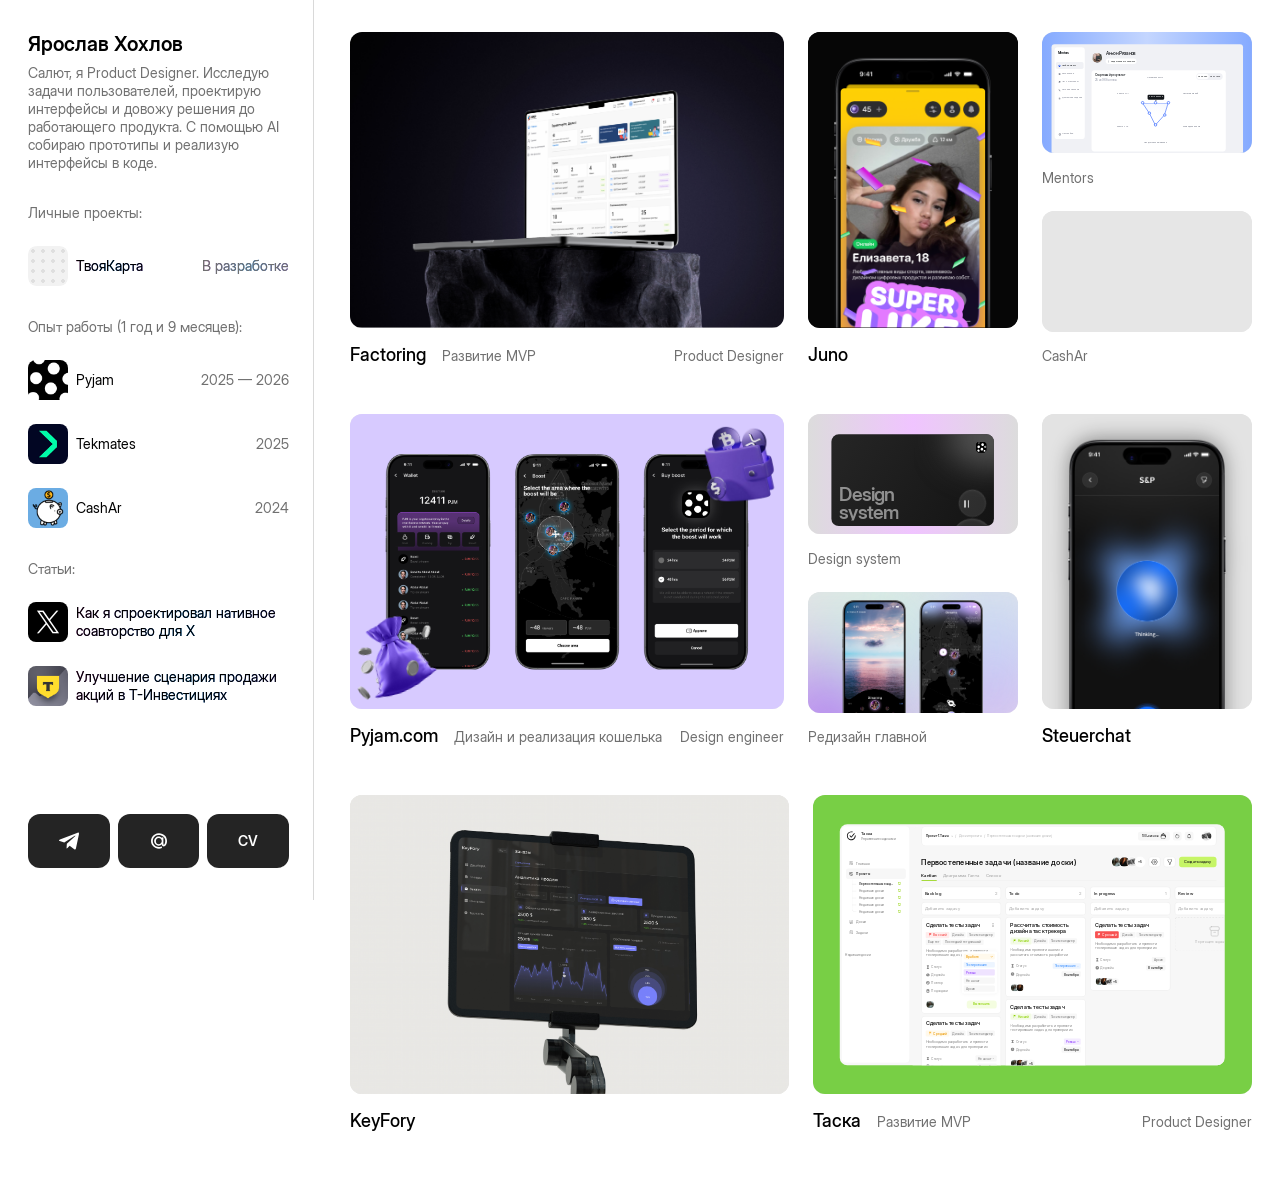
==== index.html @ c9bfed6c "Refine portfolio case studies and update Wallet metadata" ====
<!doctype html><html lang="ru"><head><meta charset="utf-8"><meta name="viewport" content="width=device-width,initial-scale=1"><title>Ярослав Хохлов — Product Designer</title><link rel="icon" href="assets/favicon-32.png"><link rel="stylesheet" href="home.css?v=pyjam-hover-2"><link rel="stylesheet" href="fonts.css"><link rel="stylesheet" href="page-loading.css"></head><body><div class="page-loader" hidden role="status" aria-label="Загрузка страницы"><div class="page-loader__shape"><img src="assets/favicon-512.png" width="88" height="88" alt=""></div></div><script src="page-loading.js"></script><aside class="profile-panel" aria-label="О дизайнере">
<div class="profile-intro"><h1>Ярослав Хохлов</h1><p>Салют, я Product Designer. Исследую задачи пользователей, проектирую интерфейсы и довожу решения до работающего продукта. С помощью AI собираю прототипы и реализую интерфейсы в коде.</p></div>
<details class="profile-details" open><summary>Проекты, опыт и статьи</summary><div class="profile-sections">
<section class="profile-section"><h2>Личные проекты:</h2><div class="profile-item" data-bubble="Coming soon" tabindex="0" aria-label="ТвояКарта — в разработке"><img src="assets/figma/home/personal-project.png" width="40" height="40" alt=""><div class="profile-item__text"><p>ТвояКарта</p><p class="profile-item__note">В разработке</p></div></div></section>
<section class="profile-section"><h2>Опыт работы (1 год и 9 месяцев):</h2><div class="profile-item"><img src="assets/figma/home/13344.png" width="40" height="40" alt=""><div class="profile-item__text"><p>Pyjam</p><p class="profile-item__note">2025 — 2026</p></div></div><div class="profile-item"><img src="assets/figma/home/98711.png" width="40" height="40" alt=""><div class="profile-item__text"><p>Tekmates</p><p class="profile-item__note">2025</p></div></div><div class="profile-item"><img src="assets/figma/home/a3a78.png" width="40" height="40" alt=""><div class="profile-item__text"><p>CashAr</p><p class="profile-item__note">2024</p></div></div></section>
<section class="profile-section"><h2>Статьи:</h2><a class="profile-item" data-bubble="View website" href="https://dsgners.ru/flayleone/45408-kak-ya-sproektiroval-nativnoe-soavtorstvo-dlya-x" target="_blank" rel="noopener noreferrer"><img src="assets/figma/home/b895c.png" width="40" height="40" alt=""><div class="profile-item__text"><p>Как я спроектировал нативное соавторство для X</p></div></a><a class="profile-item" data-bubble="View website" href="https://dsgners.ru/flayleone/45559-uluchshenie-stsenariya-prodaji-aktsiy-v-t-investitsiyah" target="_blank" rel="noopener noreferrer"><img src="assets/figma/home/2cc4e.png" width="40" height="40" alt=""><div class="profile-item__text"><p>Улучшение сценария продажи акций в Т-Инвестициях</p></div></a></section></div></details><nav class="profile-contacts" aria-label="Контакты"><a class="profile-contact" href="https://t.me/flayleone" target="_blank" rel="noopener noreferrer" aria-label="Написать в Telegram" title="Telegram"><img src="assets/figma/home/contact-6e4b4.svg" width="24" height="24" alt=""></a><a class="profile-contact" href="mailto:design.flayle@mail.ru" aria-label="Написать на design.flayle@mail.ru" title="Почта"><img src="assets/figma/home/contact-2759f.svg" width="16" height="16" alt=""></a><a class="profile-contact" href="https://disk.yandex.ru/i/p9AXZRnwgouGiw" target="_blank" rel="noopener noreferrer" aria-label="Открыть резюме" title="CV">CV</a></nav></aside><main class="work-gallery" aria-label="Проекты"><section class="work-row" aria-label="Работы"><article class="work-card" id="work-30880"><a href="nfp.html" class="work-preview" aria-label="Factoring" data-width="705" style="aspect-ratio:705/480"><div style="height:480px;position:relative;flex-shrink:0;width:100%;width:705px;height:480px;flex:none" data-node-id="5057:30881" class="preview-scene"><img alt="" style="position:absolute;inset:0;max-width:none;object-fit:cover;pointer-events:none;width:100%;height:100%" src="assets/figma/home/b3402.png" loading="eager" decoding="async" fetchpriority="high"><video class="case-video" src="assets/video/case-2-hover.mp4" muted loop playsinline preload="metadata" aria-hidden="true"></video></div><span class="cursor-label" aria-hidden="true">View project</span></a><div class="work-caption"><div style="align-content:stretch;display:flex;gap:16px;align-items:baseline;position:relative;flex-shrink:0;width:318.5px" data-node-id="5057:30883"><p style="line-height:22px;position:relative;flex-shrink:0;font-size:18px;color:black" data-node-id="5057:30884">Factoring</p><p style="line-height:18px;position:relative;flex-shrink:0;color:#707070;font-size:14px" data-node-id="5057:30885">Развитие MVP</p></div><p style="line-height:18px;position:relative;flex-shrink:0;color:#707070;font-size:14px" data-node-id="5057:30886">Product Designer</p></div></article><article class="work-card" id="work-31032"><a tabindex="0" class="work-preview" href="juno.html" aria-label="Открыть кейс Juno" aria-label="Juno" data-width="341" style="aspect-ratio:341/480"><div style="background-color:#e3e3e3;height:480px;overflow:clip;position:relative;border-radius:12px;flex-shrink:0;width:100%;width:341px;height:480px;flex:none" data-node-id="5057:31033" class="preview-scene"><div style="position:absolute;height:527px;left:43px;top:42px;width:255px" data-node-id="5057:31034" data-name="Free Transparent iPhone Air Mockup (Mockuuups Studio)" class="scene-object"><img alt="" style="position:absolute;inset:0;max-width:none;object-fit:cover;pointer-events:none;width:100%;height:100%" src="assets/figma/home/06021.png" loading="lazy" decoding="async"></div></div><video class="case-video juno-hover-video" src="assets/video/juno-hover.mp4" muted loop playsinline preload="none" aria-hidden="true"></video><span class="cursor-label" aria-hidden="true">View project</span></a><div class="work-caption"><p style="line-height:22px;position:relative;flex-shrink:0;font-size:18px;color:black" data-node-id="5057:31036">Juno</p><p style="line-height:18px;position:relative;flex-shrink:0;color:#707070;font-size:14px" data-node-id="5057:31037">Founding Product Designer</p></div></article><div class="work-stack"><article class="work-card" id="work-30888"><div tabindex="0" class="work-preview" aria-label="Mentors" data-width="341" style="aspect-ratio:341/213"><div style="flex:1 0 0;min-height:1px;overflow:clip;position:relative;border-radius:12px;width:100%;background:linear-gradient(to left,#85aaff,#c4d6ff,#85aaff);width:341px;height:213px;flex:none" data-node-id="5057:30889" class="preview-scene"><div style="position:absolute;background-color:#f0f1f5;align-content:stretch;display:flex;gap:10.367px;align-items:flex-start;left:50%;padding-left:5.183px;padding-right:27.644px;padding-top:5.183px;padding-bottom:5.183px;border-radius:5px;top:calc(50% + 51.5px);width:311px;translate:-50% -50%" data-node-id="5057:30890" class="scene-object"><div style="background-color:white;align-content:stretch;display:flex;flex-direction:column;gap:2.592px;align-items:flex-start;padding:2.592px;position:relative;border-radius:5.183px;flex-shrink:0;width:49.674px" data-node-id="5057:30891"><div style="align-content:stretch;display:flex;height:19.006px;align-items:flex-start;padding-left:2.592px;padding-top:2.592px;position:relative;flex-shrink:0;width:100%" data-node-id="5057:30892"><p style="word-break:break-word;font-family:Inter Display,Arial,sans-serif;font-weight:700;line-height:0.85;position:relative;flex-shrink:0;font-size:6.047px;color:var(--text\/text-primary,#13161a);text-align:center;letter-spacing:-0.4233px;white-space:nowrap" data-node-id="5057:30893">Mentors</p></div><div style="align-content:stretch;display:flex;flex-direction:column;gap:2.592px;height:108.85px;align-items:flex-start;position:relative;flex-shrink:0" data-node-id="5057:30894"><div style="background-color:#f0f1f5;align-content:stretch;display:flex;gap:1.728px;align-items:center;overflow:clip;padding-left:3.456px;padding-right:3.456px;padding-top:2.592px;padding-bottom:2.592px;position:relative;border-radius:2.592px;flex-shrink:0;width:100%" data-node-id="5057:30895" data-name="Header button"><div style="overflow:clip;position:relative;border-radius:47.946px;flex-shrink:0;width:4.319px;height:4.319px" data-node-id="5057:30896" data-name="20 px"><div style="position:absolute;left:50%;width:4.319px;height:4.319px;top:50%;translate:-50% -50%" data-node-id="5057:30897"><div style="position:absolute;inset:1.55% 6.7%"><img alt="" style="display:block;max-width:none" src="assets/figma/home/34b4c.svg" loading="lazy" decoding="async"></div></div><p style="word-break:break-word;position:absolute;font-family:Inter Display,Arial,sans-serif;font-weight:600;font-weight:600;line-height:normal;left:50%;font-size:1.728px;color:var(--background\/layer-01,white);text-align:center;top:calc(50% - 1.08px);letter-spacing:-0.0346px;width:4.319px;translate:-50% 0" data-node-id="5057:30898">80</p></div><p style="word-break:break-word;font-family:Inter Display,Arial,sans-serif;font-weight:400;line-height:1.6;position:relative;flex-shrink:0;font-size:3.456px;color:var(--text\/text-primary,#13161a);text-align:center;letter-spacing:-0.0691px;white-space:nowrap" data-node-id="5057:30899">Твой прогресс</p></div><div style="align-content:stretch;display:flex;gap:1.728px;align-items:center;padding-left:3.456px;padding-right:3.456px;padding-top:2.592px;padding-bottom:2.592px;position:relative;border-radius:2.592px;flex-shrink:0;width:44.49px" data-node-id="5057:30900" data-name="Header button"><div style="position:relative;flex-shrink:0;width:4.319px;height:4.319px" data-node-id="I5057:30900;135:9258" data-name="20 px"><img alt="" style="position:absolute;display:block;inset:0;max-width:none" src="assets/figma/home/cbfd7.svg" loading="lazy" decoding="async"></div><p style="word-break:break-word;font-family:Inter Display,Arial,sans-serif;font-weight:400;line-height:1.6;position:relative;flex-shrink:0;font-size:3.46px;color:var(--text\/text-secondary,#787c8a);text-align:center;letter-spacing:-0.0692px;white-space:nowrap" data-node-id="I5057:30900;135:9246">Расписание</p></div><div style="align-content:stretch;display:flex;gap:1.728px;align-items:center;padding-left:3.456px;padding-right:3.456px;padding-top:2.592px;padding-bottom:2.592px;position:relative;border-radius:2.592px;flex-shrink:0;width:44.49px" data-node-id="5057:30901" data-name="Header button"><div style="position:relative;flex-shrink:0;width:4.319px;height:4.319px" data-node-id="I5057:30901;135:9258" data-name="20 px"><img alt="" style="position:absolute;display:block;inset:0;max-width:none" src="assets/figma/home/e6cf0.svg" loading="lazy" decoding="async"></div><p style="word-break:break-word;font-family:Inter Display,Arial,sans-serif;font-weight:400;line-height:1.6;position:relative;flex-shrink:0;font-size:3.46px;color:var(--text\/text-secondary,#787c8a);text-align:center;letter-spacing:-0.0692px;white-space:nowrap" data-node-id="I5057:30901;135:9246">Чат с ментором</p></div><div style="align-content:stretch;display:flex;gap:1.728px;align-items:center;padding-left:3.456px;padding-right:3.456px;padding-top:2.592px;padding-bottom:2.592px;position:relative;border-radius:2.592px;flex-shrink:0;width:44.49px" data-node-id="5057:30902" data-name="Header button"><div style="position:relative;flex-shrink:0;width:4.319px;height:4.319px" data-node-id="I5057:30902;135:9258" data-name="20 px"><img alt="" style="position:absolute;display:block;inset:0;max-width:none" src="assets/figma/home/13144.svg" loading="lazy" decoding="async"></div><p style="word-break:break-word;font-family:Inter Display,Arial,sans-serif;font-weight:400;line-height:1.6;position:relative;flex-shrink:0;font-size:3.46px;color:var(--text\/text-secondary,#787c8a);text-align:center;letter-spacing:-0.0692px;white-space:nowrap" data-node-id="I5057:30902;135:9246">История звонков</p></div><div style="align-content:stretch;display:flex;gap:1.728px;align-items:center;padding-left:3.456px;padding-right:3.456px;padding-top:2.592px;padding-bottom:2.592px;position:relative;border-radius:2.592px;flex-shrink:0;width:44.49px" data-node-id="5057:30903" data-name="Header button"><div style="position:relative;flex-shrink:0;width:4.319px;height:4.319px" data-node-id="I5057:30903;135:9258" data-name="20 px"><img alt="" style="position:absolute;display:block;inset:0;max-width:none" src="assets/figma/home/b7953.svg" loading="lazy" decoding="async"></div><p style="word-break:break-word;font-family:Inter Display,Arial,sans-serif;font-weight:400;line-height:1.6;position:relative;flex-shrink:0;font-size:3.46px;color:var(--text\/text-secondary,#787c8a);text-align:center;letter-spacing:-0.0692px;white-space:nowrap" data-node-id="I5057:30903;135:9246">Домашние задания</p></div></div><div style="align-content:stretch;display:flex;gap:1.728px;align-items:center;padding-left:3.456px;padding-right:3.456px;padding-top:2.592px;padding-bottom:2.592px;position:relative;border-radius:2.592px;flex-shrink:0;width:100%" data-node-id="5057:30904" data-name="Header button"><div style="position:relative;flex-shrink:0;width:5.183px;height:5.183px" data-node-id="5057:30905" data-name="cog"><img alt="" style="position:absolute;display:block;inset:0;max-width:none" src="assets/figma/home/937b7.svg" loading="lazy" decoding="async"></div><p style="word-break:break-word;font-family:Inter Display,Arial,sans-serif;font-weight:400;line-height:1.6;position:relative;flex-shrink:0;font-size:3.456px;color:var(--text\/text-secondary,#787c8a);text-align:center;letter-spacing:-0.0691px;white-space:nowrap" data-node-id="5057:30906">Настройки</p></div></div><div style="align-content:stretch;display:flex;flex:1 0 0;flex-direction:column;gap:2.592px;align-items:flex-start;justify-content:center;min-width:1px;position:relative" data-node-id="5057:30907"><div style="align-content:stretch;display:flex;gap:5.183px;align-items:center;padding-top:6.911px;padding-bottom:6.911px;position:relative;border-radius:2.592px;flex-shrink:0" data-node-id="5057:30908" data-name="Frame"><div style="border-width:0.216px;border-color:rgba(0,0,0,0);border-style:solid;position:relative;border-radius:2159.506px;flex-shrink:0;width:18.574px;height:18.574px" data-node-id="5057:30909" data-name="Rectangle"><img alt="" style="position:absolute;inset:0;max-width:none;object-fit:cover;pointer-events:none;border-radius:2159.506px;width:100%;height:100%" src="assets/figma/home/6c691.png" loading="lazy" decoding="async"></div><div style="align-content:stretch;display:flex;flex-direction:column;gap:4.319px;align-items:flex-start;justify-content:center;position:relative;flex-shrink:0" data-node-id="5057:30910" data-name="Frame"><p style="text-box-edge:cap alphabetic;text-box-trim:trim-both;word-break:break-word;font-family:Inter Display,Arial,sans-serif;font-weight:500;font-weight:500;line-height:0.9;position:relative;flex-shrink:0;font-size:7.775px;color:var(--text\/text-primary,#13161a);letter-spacing:-0.311px;white-space:nowrap" data-node-id="5057:30911">Антон Рязанов</p><div style="background-color:white;align-content:stretch;display:flex;gap:1.728px;align-items:center;justify-content:center;overflow:clip;padding-left:2.592px;padding-right:2.592px;padding-top:1.728px;padding-bottom:1.728px;position:relative;border-radius:40px;flex-shrink:0" data-node-id="5057:30912" data-name="Button tiny"><div style="position:relative;flex-shrink:0;width:3.456px;height:3.456px" data-node-id="I5057:30912;81:12109" data-name="16 px"><img alt="" style="position:absolute;display:block;inset:0;max-width:none" src="assets/figma/home/beed4.svg" loading="lazy" decoding="async"></div><p style="word-break:break-word;font-family:Inter Display,Arial,sans-serif;font-weight:400;line-height:1.6;position:relative;flex-shrink:0;font-size:3.46px;color:var(--text\/text-primary,#13161a);letter-spacing:-0.0692px;white-space:nowrap" data-node-id="I5057:30912;81:12102">Редактировать профиль</p></div></div></div><div style="align-content:stretch;display:flex;flex-direction:column;gap:2.592px;align-items:flex-start;position:relative;flex-shrink:0;width:100%" data-node-id="5057:30913"><div style="background-color:white;height:132.607px;position:relative;border-radius:5.183px;flex-shrink:0;width:100%" data-node-id="5057:30914"><div style="position:absolute;display:contents;left:calc(50% - 0.21px);top:9.72px;translate:-50% 0" data-node-id="5057:30915"><p style="word-break:break-word;position:absolute;font-family:Inter Display,Arial,sans-serif;font-weight:500;font-weight:500;line-height:1.6;left:calc(50% - 5.11px);font-size:3.024px;color:var(--text\/text-secondary,#787c8a);text-align:center;top:115.98px;letter-spacing:-0.0605px;white-space:nowrap;translate:-50% 0" data-node-id="5057:30916">Продуктовое мышление</p><p style="word-break:break-word;position:absolute;font-family:Inter Display,Arial,sans-serif;font-weight:500;font-weight:500;line-height:1.6;left:calc(50% - 5.49px);font-size:3.024px;color:var(--text\/text-secondary,#787c8a);text-align:center;top:9.72px;letter-spacing:-0.0605px;white-space:nowrap;translate:-50% 0" data-node-id="5057:30917">Насмотренность</p><p style="word-break:break-word;position:absolute;font-family:Inter Display,Arial,sans-serif;font-weight:500;font-weight:500;line-height:1.6;left:59.33px;font-size:3.024px;color:var(--text\/text-secondary,#787c8a);text-align:right;top:89.41px;letter-spacing:-0.0605px;white-space:nowrap;translate:-100% 0" data-node-id="5057:30918">Работа с UX</p><p style="word-break:break-word;position:absolute;font-family:Inter Display,Arial,sans-serif;font-weight:500;font-weight:500;line-height:1.6;left:59.63px;font-size:3.024px;color:var(--text\/text-secondary,#787c8a);text-align:right;top:36.28px;letter-spacing:-0.0605px;white-space:nowrap;translate:-100% 0" data-node-id="5057:30919">Работа с UI</p><p style="word-break:break-word;position:absolute;font-family:Inter Display,Arial,sans-serif;font-weight:500;font-weight:500;line-height:1.6;left:148.37px;font-size:3.024px;color:var(--text\/text-secondary,#787c8a);top:36.28px;letter-spacing:-0.0605px;white-space:nowrap" data-node-id="5057:30920">Инструментарий</p><p style="word-break:break-word;position:absolute;font-family:Inter Display,Arial,sans-serif;font-weight:500;font-weight:500;line-height:1.6;left:148.37px;font-size:3.024px;color:var(--text\/text-secondary,#787c8a);top:89.2px;letter-spacing:-0.0605px;white-space:nowrap" data-node-id="5057:30921">Командная работа</p><div style="position:absolute;left:calc(50% - 4.97px);width:96.324px;height:96.324px;top:calc(50% - 1.08px);translate:-50% -50%" data-node-id="5057:30922"><img alt="" style="position:absolute;display:block;inset:0;max-width:none" src="assets/figma/home/c1bd2.svg" loading="lazy" decoding="async"></div><div style="position:absolute;left:calc(50% - 4.97px);width:72.243px;height:72.243px;top:calc(50% - 1.08px);translate:-50% -50%" data-node-id="5057:30923"><img alt="" style="position:absolute;display:block;inset:0;max-width:none" src="assets/figma/home/f4378.svg" loading="lazy" decoding="async"></div><div style="position:absolute;left:calc(50% - 4.97px);width:48.162px;height:48.162px;top:calc(50% - 1.08px);translate:-50% -50%" data-node-id="5057:30924"><img alt="" style="position:absolute;display:block;inset:0;max-width:none" src="assets/figma/home/c34a0.svg" loading="lazy" decoding="async"></div><div style="position:absolute;left:calc(50% - 4.97px);width:24.081px;height:24.081px;top:calc(50% - 1.08px);translate:-50% -50%" data-node-id="5057:30925"><img alt="" style="position:absolute;display:block;inset:0;max-width:none" src="assets/figma/home/94700.svg" loading="lazy" decoding="async"></div><div style="position:absolute;height:36.391px;left:83.26px;top:53.13px;width:41.575px" data-node-id="5057:30926"><div style="position:absolute;inset:-1.19% -1.4% -2.1% -1.92%"><img alt="" style="display:block;max-width:none" src="assets/figma/home/cdc05.svg" loading="lazy" decoding="async"></div></div><div style="position:absolute;background-color:white;border-width:1.296px;border-color:#1952fe;border-style:solid;left:calc(50% - 4.97px);border-radius:21.597px;width:5.183px;height:5.183px;top:calc(50% - 13.17px);translate:-50% -50%" data-node-id="5057:30927"></div><div style="position:absolute;background-color:white;border-width:1.296px;border-color:#1952fe;border-style:solid;left:calc(50% + 15.98px);border-radius:21.597px;width:5.183px;height:5.183px;top:calc(50% - 13.17px);translate:-50% -50%" data-node-id="5057:30928"></div><div style="position:absolute;background-color:white;border-width:1.296px;border-color:#1952fe;border-style:solid;left:calc(50% + 9.72px);border-radius:21.597px;width:5.183px;height:5.183px;top:calc(50% + 6.69px);translate:-50% -50%" data-node-id="5057:30929"></div><div style="position:absolute;background-color:white;border-width:1.296px;border-color:#1952fe;border-style:solid;left:calc(50% - 4.97px);border-radius:21.597px;width:5.183px;height:5.183px;top:calc(50% + 23.11px);translate:-50% -50%" data-node-id="5057:30930"></div><div style="position:absolute;background-color:white;border-width:1.296px;border-color:#1952fe;border-style:solid;left:calc(50% - 14.47px);border-radius:21.597px;width:5.183px;height:5.183px;top:calc(50% + 4.1px);translate:-50% -50%" data-node-id="5057:30931"></div><div style="position:absolute;background-color:white;border-width:1.296px;border-color:#1952fe;border-style:solid;left:calc(50% - 25.92px);border-radius:21.597px;width:5.183px;height:5.183px;top:calc(50% - 13.17px);translate:-50% -50%" data-node-id="5057:30932"></div></div><div style="position:absolute;align-content:stretch;display:flex;align-items:center;right:5.18px;top:5.18px" data-node-id="5057:30933"><div style="background-color:#f0f1f5;align-content:stretch;display:flex;align-items:center;padding:0.864px;position:relative;border-radius:2159.506px;flex-shrink:0" data-node-id="5057:30934"><div style="background-color:white;align-content:stretch;display:flex;gap:1.728px;align-items:center;justify-content:center;overflow:clip;padding-left:2.592px;padding-right:2.592px;padding-top:1.728px;padding-bottom:1.728px;position:relative;border-radius:40px;flex-shrink:0" data-node-id="5057:30935" data-name="Button tiny"><p style="word-break:break-word;font-family:Inter Display,Arial,sans-serif;font-weight:400;line-height:1.6;position:relative;flex-shrink:0;font-size:3.46px;color:var(--text\/text-primary,#13161a);letter-spacing:-0.0692px;white-space:nowrap" data-node-id="I5057:30935;81:12193">Как было</p></div><div style="align-content:stretch;display:flex;gap:1.728px;align-items:center;justify-content:center;overflow:clip;padding-left:2.592px;padding-right:2.592px;padding-top:1.728px;padding-bottom:1.728px;position:relative;border-radius:40px;flex-shrink:0" data-node-id="5057:30936" data-name="Button tiny"><p style="word-break:break-word;font-family:Inter Display,Arial,sans-serif;font-weight:400;line-height:1.6;position:relative;flex-shrink:0;font-size:3.46px;color:var(--text\/text-primary,#13161a);letter-spacing:-0.0692px;white-space:nowrap" data-node-id="I5057:30936;81:12102">Как стало</p></div></div></div><div style="position:absolute;align-content:stretch;display:flex;flex-direction:column;isolation:isolate;align-items:center;left:91.14px;top:39.95px" data-node-id="5057:30937"><div style="background-color:#13161a;align-content:stretch;display:flex;align-items:center;justify-content:center;margin-bottom:-0.432px;min-width:10.366666793823242px;padding-left:2.592px;padding-right:2.592px;padding-top:1.728px;padding-bottom:1.728px;position:relative;border-radius:1.728px;flex-shrink:0;z-index:2" data-node-id="5057:30938"><p style="word-break:break-word;flex:1 0 0;font-family:Inter Display,Arial,sans-serif;font-weight:500;font-weight:500;line-height:1.6;min-width:1px;position:relative;font-size:3.024px;color:var(--background\/layer-01,white);text-align:center;letter-spacing:-0.0605px" data-node-id="5057:30939">2 из 16 баллов</p></div><div style="height:2.811px;position:relative;flex-shrink:0;width:5.615px;z-index:1" data-node-id="5057:30940" data-name="Union"><img alt="" style="position:absolute;display:block;inset:0;max-width:none" src="assets/figma/home/be985.svg" loading="lazy" decoding="async"></div></div><div style="word-break:break-word;position:absolute;align-content:stretch;display:flex;flex-direction:column;font-family:Inter Display,Arial,sans-serif;font-weight:500;font-weight:500;align-items:flex-start;justify-content:center;line-height:1.4;left:5.18px;font-size:5.183px;top:5.18px;letter-spacing:-0.1037px;white-space:nowrap" data-node-id="5057:30942" data-name="Frame"><p style="position:relative;flex-shrink:0;color:var(--text\/text-primary,#13161a)" data-node-id="5057:30943">Стартовый результат</p><p style="position:relative;flex-shrink:0;color:var(--text\/text-disabled-primary,#a7abb8)" data-node-id="5057:30944">25 из 96 баллов</p></div></div><div style="grid-template-rows:max-content;display:inline-grid;line-height:0;place-items:start;position:relative;flex-shrink:0;width:100%" data-node-id="5057:30945"><div style="background-color:white;grid-column:1;align-content:stretch;display:flex;flex-direction:column;gap:7.775px;align-items:flex-start;margin-left:0;margin-top:0;padding:5.183px;position:relative;border-radius:5.183px;grid-row:1;width:100%" data-node-id="5057:30946" data-name="Тариф"><div style="align-content:stretch;display:flex;flex-direction:column;gap:0.864px;align-items:flex-start;position:relative;flex-shrink:0;width:183.576px" data-node-id="5057:30947" data-name="Frame"><div style="align-content:stretch;display:flex;gap:0.864px;align-items:center;position:relative;flex-shrink:0" data-node-id="5057:30948" data-name="Frame"><p style="word-break:break-word;font-family:Inter Display,Arial,sans-serif;font-weight:500;font-weight:500;line-height:1.4;position:relative;flex-shrink:0;font-size:5.183px;color:var(--text\/text-primary,#13161a);letter-spacing:-0.1037px;white-space:nowrap" data-node-id="5057:30949">У тебя</p><div style="align-content:stretch;display:flex;gap:0.432px;align-items:center;position:relative;flex-shrink:0" data-node-id="5057:30950" data-name="Frame"><div style="position:relative;flex-shrink:0;width:7.775px;height:7.775px" data-node-id="5057:30951" data-name="Status icon 72px"><div style="position:absolute;inset:-23.67% -36.35% -44.4% -33.45%"><img alt="" style="display:block;max-width:none" src="assets/figma/home/70e88.svg" loading="lazy" decoding="async"></div></div><p style="word-break:break-word;font-family:Inter Display,Arial,sans-serif;font-weight:500;font-weight:500;line-height:1.4;position:relative;flex-shrink:0;font-size:5.183px;color:var(--text\/text-primary,#13161a);letter-spacing:-0.1037px;white-space:nowrap" data-node-id="5057:30952">Бронзовый статус</p></div></div><div style="word-break:break-word;font-family:Inter Display,Arial,sans-serif;font-weight:400;line-height:0;position:relative;flex-shrink:0;font-size:3.888px;color:var(--text\/text-secondary,#787c8a);letter-spacing:-0.0778px;width:147.293px;white-space:pre-wrap" data-node-id="5057:30953"><p style="line-height:1.2;margin-bottom:0">Чем больше ты занимаешься с ментором, тем выше твоя скидка!</p><p style="line-height:1.2">Углубляй свои знания и получай выгоду — вместе мы достигнем большего!</p></div></div><div style="align-content:stretch;display:flex;flex-direction:column;gap:2.592px;align-items:flex-start;position:relative;flex-shrink:0;width:100%" data-node-id="5057:30954"><div style="align-content:stretch;display:flex;flex-direction:column;align-items:flex-start;position:relative;flex-shrink:0;width:100%" data-node-id="5057:30955" data-name="Frame"><div style="align-content:stretch;display:flex;align-items:flex-start;justify-content:center;position:relative;flex-shrink:0;width:100%" data-node-id="5057:30956" data-name="Frame"><div style="background-color:#f0f1f5;align-content:stretch;display:flex;flex:1 0 0;flex-direction:column;gap:1.728px;align-items:center;min-width:1px;padding-bottom:5.183px;padding-top:1.728px;padding-left:1.728px;padding-right:1.728px;position:relative;border-radius:2.592px;align-self:stretch" data-node-id="5057:30957" data-name="Frame"><div style="position:relative;flex-shrink:0;width:15.55px;height:15.55px" data-node-id="5057:30958" data-name="Status icon 72px"><div style="position:absolute;inset:0 -8.05% -13.42% -5.15%"><img alt="" style="display:block;max-width:none" src="assets/figma/home/599d6.svg" loading="lazy" decoding="async"></div></div><div style="word-break:break-word;align-content:stretch;display:flex;flex-direction:column;font-family:Inter Display,Arial,sans-serif;font-weight:500;font-weight:500;gap:0.432px;height:11.231px;align-items:center;justify-content:center;position:relative;flex-shrink:0;white-space:nowrap" data-node-id="5057:30959" data-name="Frame"><p style="line-height:1;position:relative;flex-shrink:0;font-size:3.888px;color:var(--text\/text-primary,#13161a);letter-spacing:-0.0778px" data-node-id="5057:30960">Бронза</p><p style="line-height:1.6;position:relative;flex-shrink:0;font-size:3.024px;color:var(--text\/text-secondary,#787c8a);letter-spacing:-0.0605px" data-node-id="5057:30961">Твой статус</p></div><div style="align-content:stretch;display:flex;flex-direction:column;align-items:flex-start;position:relative;flex-shrink:0;width:100%" data-node-id="5057:30966" data-name="Frame"><div style="align-content:stretch;display:flex;align-items:center;justify-content:center;position:relative;flex-shrink:0;width:100%" data-node-id="5057:30967" data-name="Frame"><p style="word-break:break-word;font-family:Inter Display,Arial,sans-serif;font-weight:400;line-height:1.6;position:relative;flex-shrink:0;font-size:3.456px;color:var(--text\/text-primary,#13161a);text-align:center;letter-spacing:-0.0691px;white-space:nowrap" data-node-id="5057:30968">0% комиссий</p></div><div style="align-content:stretch;display:flex;align-items:center;justify-content:center;position:relative;flex-shrink:0;width:100%" data-node-id="5057:30969" data-name="Frame"><p style="word-break:break-word;font-family:Inter Display,Arial,sans-serif;font-weight:400;line-height:1.6;position:relative;flex-shrink:0;font-size:3.456px;color:var(--text\/text-primary,#13161a);text-align:center;letter-spacing:-0.0691px;white-space:nowrap" data-node-id="5057:30970">Чат с ментором</p></div><div style="align-content:stretch;display:flex;align-items:center;justify-content:center;position:relative;flex-shrink:0;width:100%" data-node-id="5057:30971" data-name="Frame"><p style="word-break:break-word;font-family:Inter Display,Arial,sans-serif;font-weight:400;line-height:1.6;position:relative;flex-shrink:0;font-size:3.456px;color:var(--text\/text-primary,#13161a);text-align:center;letter-spacing:-0.0691px;white-space:nowrap" data-node-id="5057:30972">Пробный урок за 97 ₽</p></div></div></div><div style="align-content:stretch;display:flex;flex:1 0 0;flex-direction:column;gap:1.728px;align-items:center;min-width:1px;padding-bottom:5.183px;padding-top:1.728px;padding-left:1.728px;padding-right:1.728px;position:relative;border-radius:2.592px;align-self:stretch" data-node-id="5057:30973" data-name="Frame"><div style="position:relative;flex-shrink:0;width:15.55px;height:15.55px" data-node-id="5057:30974" data-name="Status icon 72px"><div style="position:absolute;inset:0 -8.05% -13.42% -5.15%"><img alt="" style="display:block;max-width:none" src="assets/figma/home/f636a.svg" loading="lazy" decoding="async"></div></div><div style="word-break:break-word;align-content:stretch;display:flex;flex-direction:column;font-family:Inter Display,Arial,sans-serif;font-weight:500;font-weight:500;gap:0.432px;height:11.231px;align-items:center;justify-content:center;position:relative;flex-shrink:0;white-space:nowrap" data-node-id="5057:30975" data-name="Frame"><p style="line-height:1;position:relative;flex-shrink:0;font-size:3.888px;color:var(--text\/text-primary,#13161a);letter-spacing:-0.0778px" data-node-id="5057:30976">Серебро</p><p style="line-height:1.6;position:relative;flex-shrink:0;font-size:3.024px;color:var(--text\/text-secondary,#787c8a);letter-spacing:-0.0605px" data-node-id="5057:30977">Ещё 5 занятий</p></div><div style="align-content:stretch;display:flex;flex-direction:column;align-items:center;position:relative;flex-shrink:0;width:100%" data-node-id="5057:30978" data-name="Frame"><div style="align-content:stretch;display:flex;gap:0.864px;align-items:center;justify-content:center;position:relative;flex-shrink:0;width:100%" data-node-id="5057:30979" data-name="Frame"><p style="word-break:break-word;font-family:Inter Display,Arial,sans-serif;font-weight:400;line-height:1.6;position:relative;flex-shrink:0;font-size:3.456px;color:var(--text\/text-primary,#13161a);text-align:center;letter-spacing:-0.0691px;white-space:nowrap" data-node-id="5057:30980">ИИ-конспекты</p><div style="position:relative;flex-shrink:0;width:4.319px;height:4.319px" data-node-id="5057:30981" data-name="help-circle"><img alt="" style="position:absolute;display:block;inset:0;max-width:none" src="assets/figma/home/38add.svg" loading="lazy" decoding="async"></div></div><div style="align-content:stretch;display:flex;align-items:center;justify-content:center;position:relative;flex-shrink:0;width:100%" data-node-id="5057:30983" data-name="Frame"><p style="word-break:break-word;font-family:Inter Display,Arial,sans-serif;font-weight:400;line-height:1.6;position:relative;flex-shrink:0;font-size:3.456px;color:var(--text\/text-primary,#13161a);text-align:center;letter-spacing:-0.0691px;white-space:nowrap" data-node-id="5057:30984">Записи звонков</p></div><div style="align-content:stretch;display:flex;align-items:center;justify-content:center;position:relative;flex-shrink:0;width:100%" data-node-id="5057:30985" data-name="Frame"><p style="word-break:break-word;font-family:Inter Display,Arial,sans-serif;font-weight:400;line-height:1.6;position:relative;flex-shrink:0;font-size:3.456px;color:var(--text\/text-primary,#13161a);text-align:center;letter-spacing:-0.0691px;white-space:nowrap" data-node-id="5057:30986">Скидка 3%</p></div></div></div><div style="display:flex;align-items:center;justify-content:center;position:relative;align-self:stretch;flex-shrink:0;width:0;container-type:size" data-node-id="5057:30987"><div style="flex:none;width:100cqh;rotate:90deg"><div style="height:0;position:relative;width:100%" data-name="Line"><div style="position:absolute;inset:-0.11px 0 -0.11px -0.2%"><img alt="" style="display:block;max-width:none" src="assets/figma/home/523e1.svg" loading="lazy" decoding="async"></div></div></div></div><div style="align-content:stretch;display:flex;flex:1 0 0;flex-direction:column;gap:1.728px;align-items:center;min-width:1px;padding-bottom:5.183px;padding-top:1.728px;padding-left:1.728px;padding-right:1.728px;position:relative;border-radius:2.592px;align-self:stretch" data-node-id="5057:30988" data-name="Frame"><div style="position:relative;flex-shrink:0;width:15.55px;height:15.55px" data-node-id="5057:30989" data-name="Status icon 72px"><div style="position:absolute;height:7.991px;left:calc(50% - 0.02px);top:calc(50% + 0.11px);width:10.325px;translate:-50% -50%" data-node-id="I5057:30989;78:6241" data-name="Group"><div style="position:absolute;inset:-46.1% -35.46% -71.94% -35.05%"><img alt="" style="display:block;max-width:none" src="assets/figma/home/844ce.svg" loading="lazy" decoding="async"></div></div></div><div style="word-break:break-word;align-content:stretch;display:flex;flex-direction:column;font-family:Inter Display,Arial,sans-serif;font-weight:500;font-weight:500;gap:0.432px;height:11.231px;align-items:center;justify-content:center;position:relative;flex-shrink:0;white-space:nowrap" data-node-id="5057:30990" data-name="Frame"><p style="line-height:1;position:relative;flex-shrink:0;font-size:3.888px;color:var(--text\/text-primary,#13161a);letter-spacing:-0.0778px" data-node-id="5057:30991">Золото</p><p style="line-height:1.6;position:relative;flex-shrink:0;font-size:3.024px;color:var(--text\/text-secondary,#787c8a);letter-spacing:-0.0605px" data-node-id="5057:30992">Ещё 11 занятий</p></div><div style="align-content:stretch;display:flex;flex-direction:column;align-items:flex-start;position:relative;flex-shrink:0;width:100%" data-node-id="5057:30993" data-name="Frame"><div style="align-content:stretch;display:flex;align-items:center;justify-content:center;position:relative;flex-shrink:0;width:100%" data-node-id="5057:30994" data-name="Frame"><p style="word-break:break-word;font-family:Inter Display,Arial,sans-serif;font-weight:400;line-height:1.6;position:relative;flex-shrink:0;font-size:3.456px;color:var(--text\/text-primary,#13161a);text-align:center;letter-spacing:-0.0691px;white-space:nowrap" data-node-id="5057:30995">Домашние задания</p></div><div style="align-content:stretch;display:flex;align-items:center;justify-content:center;position:relative;flex-shrink:0;width:100%" data-node-id="5057:30996" data-name="Frame"><p style="word-break:break-word;font-family:Inter Display,Arial,sans-serif;font-weight:400;line-height:1.6;position:relative;flex-shrink:0;font-size:3.456px;color:var(--text\/text-primary,#13161a);text-align:center;letter-spacing:-0.0691px;white-space:nowrap" data-node-id="5057:30997">Золотая метка</p></div><div style="align-content:stretch;display:flex;align-items:center;justify-content:center;position:relative;flex-shrink:0;width:100%" data-node-id="5057:30998" data-name="Frame"><p style="word-break:break-word;font-family:Inter Display,Arial,sans-serif;font-weight:400;line-height:1.6;position:relative;flex-shrink:0;font-size:3.456px;color:var(--text\/text-primary,#13161a);text-align:center;letter-spacing:-0.0691px;white-space:nowrap" data-node-id="5057:30999">Скидка 6%</p></div></div></div><div style="display:flex;align-items:center;justify-content:center;position:relative;align-self:stretch;flex-shrink:0;width:0;container-type:size" data-node-id="5057:31000"><div style="flex:none;width:100cqh;rotate:90deg"><div style="height:0;position:relative;width:100%" data-name="Line"><div style="position:absolute;inset:-0.11px 0 -0.11px -0.2%"><img alt="" style="display:block;max-width:none" src="assets/figma/home/523e1.svg" loading="lazy" decoding="async"></div></div></div></div><div style="align-content:stretch;display:flex;flex:1 0 0;flex-direction:column;gap:1.728px;align-items:center;min-width:1px;padding-bottom:5.183px;padding-top:1.728px;padding-left:1.728px;padding-right:1.728px;position:relative;border-radius:2.592px;align-self:stretch" data-node-id="5057:31001" data-name="Frame"><div style="position:relative;flex-shrink:0;width:15.55px;height:15.55px" data-node-id="5057:31002" data-name="Status icon 72px"><div style="position:absolute;height:9.071px;left:calc(50% - 0.02px);top:calc(50% - 0.43px);width:10.504px;translate:-50% -50%" data-node-id="I5057:31002;78:6266" data-name="Group"><div style="position:absolute;inset:-28.71% -33.99% -63.38% -33.6%"><img alt="" style="display:block;max-width:none" src="assets/figma/home/00058.svg" loading="lazy" decoding="async"></div></div></div><div style="word-break:break-word;align-content:stretch;display:flex;flex-direction:column;font-family:Inter Display,Arial,sans-serif;font-weight:500;font-weight:500;gap:0.432px;height:11.231px;align-items:center;justify-content:center;position:relative;flex-shrink:0;white-space:nowrap" data-node-id="5057:31003" data-name="Frame"><p style="line-height:1;position:relative;flex-shrink:0;font-size:3.888px;color:var(--text\/text-primary,#13161a);letter-spacing:-0.0778px" data-node-id="5057:31004">Платина</p><p style="line-height:1.6;position:relative;flex-shrink:0;font-size:3.024px;color:var(--text\/text-secondary,#787c8a);letter-spacing:-0.0605px" data-node-id="5057:31005">Ещё 16 занятий</p></div><div style="align-content:stretch;display:flex;flex-direction:column;align-items:flex-start;position:relative;flex-shrink:0;width:100%" data-node-id="5057:31006" data-name="Frame"><div style="align-content:stretch;display:flex;align-items:center;justify-content:center;position:relative;flex-shrink:0;width:100%" data-node-id="5057:31007" data-name="Frame"><p style="word-break:break-word;font-family:Inter Display,Arial,sans-serif;font-weight:400;line-height:1.6;position:relative;flex-shrink:0;font-size:3.456px;color:var(--text\/text-primary,#13161a);text-align:center;letter-spacing:-0.0691px;white-space:nowrap" data-node-id="5057:31008">Звонки дольше на 20%</p></div><div style="align-content:stretch;display:flex;align-items:center;justify-content:center;position:relative;flex-shrink:0;width:100%" data-node-id="5057:31009" data-name="Frame"><p style="word-break:break-word;font-family:Inter Display,Arial,sans-serif;font-weight:400;line-height:1.6;position:relative;flex-shrink:0;font-size:3.456px;color:var(--text\/text-primary,#13161a);text-align:center;letter-spacing:-0.0691px;white-space:nowrap" data-node-id="5057:31010">Платиновая метка</p></div><div style="align-content:stretch;display:flex;align-items:center;justify-content:center;position:relative;flex-shrink:0;width:100%" data-node-id="5057:31011" data-name="Frame"><p style="word-break:break-word;font-family:Inter Display,Arial,sans-serif;font-weight:400;line-height:1.6;position:relative;flex-shrink:0;font-size:3.456px;color:var(--text\/text-primary,#13161a);text-align:center;letter-spacing:-0.0691px;white-space:nowrap" data-node-id="5057:31012">Скидка 10%</p></div></div></div></div></div><div style="align-content:stretch;display:flex;gap:0.864px;align-items:flex-start;position:relative;flex-shrink:0;width:100%" data-node-id="5057:31013"><div style="background-color:#dadde5;flex:1 0 0;height:1.728px;min-width:1px;position:relative;border-radius:21.597px" data-node-id="5057:31014" data-name="Slider"><div style="position:absolute;background-color:#1952fe;border-width:0.216px;border-color:#1952fe;border-style:solid;height:1.728px;left:0;border-radius:21.597px;top:0;width:14.902px" data-node-id="5057:31015" data-name="Slider"></div></div><div style="background-color:#dadde5;flex:1 0 0;height:1.728px;min-width:1px;position:relative;border-radius:21.597px" data-node-id="5057:31016" data-name="Slider"></div><div style="background-color:#dadde5;flex:1 0 0;height:1.728px;min-width:1px;position:relative;border-radius:21.597px" data-node-id="5057:31017" data-name="Slider"></div><div style="background-color:#dadde5;flex:1 0 0;height:1.728px;min-width:1px;position:relative;border-radius:21.597px" data-node-id="5057:31018" data-name="Slider"></div></div></div></div></div><div style="position:absolute;align-content:stretch;display:flex;flex-direction:column;isolation:isolate;align-items:center;left:61.55px;top:174.29px" data-node-id="5057:31019"><div style="background-color:#13161a;align-content:stretch;display:flex;align-items:center;justify-content:center;margin-bottom:-0.432px;min-width:10.366666793823242px;padding-left:2.592px;padding-right:2.592px;padding-top:1.728px;padding-bottom:1.728px;position:relative;border-radius:1.728px;flex-shrink:0;z-index:2" data-node-id="5057:31020"><p style="word-break:break-word;font-family:Inter Display,Arial,sans-serif;font-weight:500;font-weight:500;line-height:1.6;position:relative;flex-shrink:0;font-size:3.024px;color:var(--background\/layer-01,white);text-align:center;letter-spacing:-0.0605px;width:62.632px" data-node-id="5057:31021">Господа, понимание сути ресурсосберегающих технологий играет важную роль в формировании поэтапного и последовательного развития общества.</p></div><div style="height:2.811px;position:relative;flex-shrink:0;width:5.615px;z-index:1" data-node-id="5057:31022" data-name="Union"><img alt="" style="position:absolute;display:block;inset:0;max-width:none" src="assets/figma/home/be985.svg" loading="lazy" decoding="async"></div></div></div></div></div></div><span class="cursor-label" aria-hidden="true">Coming soon</span></div><div class="work-caption work-caption--small"><p style="word-break:break-word;font-family:Inter Display,Arial,sans-serif;font-weight:500;line-height:18px;font-style:normal;position:relative;flex-shrink:0;color:#707070;font-size:14px;white-space:nowrap" data-node-id="5057:31025">Mentors</p></div></article><article class="work-card" id="work-31026"><div tabindex="0" class="work-preview" aria-label="CashAr" data-width="341" style="aspect-ratio:341/213"><div style="background-color:#e6e6e6;flex:1 0 0;min-height:1px;overflow:clip;position:relative;border-radius:12px;width:100%;width:341px;height:213px;flex:none" data-node-id="5057:31027" class="preview-scene"><div style="position:absolute;height:215px;left:56px;top:20px;width:103px" data-node-id="5057:31028" data-name="Free Transparent iPhone 17 Mockup (Mockuuups Studio)" class="scene-object"><img alt="" style="position:absolute;inset:0;max-width:none;object-fit:cover;pointer-events:none;width:100%;height:100%" src="assets/figma/home/9f8d0.png" loading="lazy" decoding="async"></div><div style="position:absolute;height:215px;left:181px;top:20px;width:103px" data-node-id="5057:31029" data-name="Free Transparent iPhone 17 Mockup (Mockuuups Studio)" class="scene-object"><img alt="" style="position:absolute;inset:0;max-width:none;object-fit:cover;pointer-events:none;width:100%;height:100%" src="assets/figma/home/3e720.png" loading="lazy" decoding="async"></div></div><span class="cursor-label" aria-hidden="true">Coming soon</span></div><div class="work-caption work-caption--small"><p style="word-break:break-word;font-family:Inter Display,Arial,sans-serif;font-weight:500;line-height:18px;font-style:normal;position:relative;flex-shrink:0;color:#707070;font-size:14px;white-space:nowrap" data-node-id="5057:31031">CashAr</p></div></article></div></section><section class="work-row" aria-label="Работы"><article class="work-card" id="work-31039"><a href="pyjam.html" class="work-preview" aria-label="Pyjam.com" data-width="705" style="aspect-ratio:705/480"><div style="background-color:#d7caff;height:480px;overflow:clip;position:relative;border-radius:12px;flex-shrink:0;width:100%;width:705px;height:480px;flex:none" data-node-id="5057:31040" class="preview-scene"><div style="position:absolute;height:350px;left:58px;top:65px;width:170px" data-node-id="5057:31041" data-name="Free Transparent iPhone 17 Mockup (Mockuuups Studio)" class="scene-object"><img alt="" style="position:absolute;inset:0;max-width:none;object-fit:cover;pointer-events:none;width:100%;height:100%" src="assets/figma/home/996f8.png" loading="lazy" decoding="async"></div><div style="position:absolute;height:350px;left:50%;top:65px;width:169px;translate:-50% 0" data-node-id="5057:31042" data-name="Free Transparent iPhone 17 Mockup (Mockuuups Studio)" class="scene-object"><img alt="" style="position:absolute;inset:0;max-width:none;object-fit:cover;pointer-events:none;width:100%;height:100%" src="assets/figma/home/f1e4f.png" loading="lazy" decoding="async"></div><div style="position:absolute;height:350px;left:477px;top:65px;width:170px" data-node-id="5057:31043" data-name="Free Transparent iPhone 17 Mockup (Mockuuups Studio)" class="scene-object"><img alt="" style="position:absolute;inset:0;max-width:none;object-fit:cover;pointer-events:none;width:100%;height:100%" src="assets/figma/home/6db69.png" loading="lazy" decoding="async"></div><div style="position:absolute;display:flex;align-items:center;justify-content:center;left:-13px;width:175.847px;height:175.847px;top:304px" data-node-id="5057:31044" class="scene-object"><div style="flex:none;rotate:-11.81deg"><div style="position:relative;width:148.586px;height:148.586px" data-name="image 1013"><img alt="" style="position:absolute;inset:0;max-width:none;object-fit:cover;pointer-events:none;width:100%;height:100%" src="assets/figma/home/fe957.png" loading="lazy" decoding="async"></div></div></div><div style="position:absolute;height:208px;left:498px;top:-22px;width:277px" data-node-id="5057:31045" data-name="image 1012" class="scene-object"><img alt="" style="position:absolute;inset:0;max-width:none;object-fit:cover;pointer-events:none;width:100%;height:100%" src="assets/figma/home/76c88.png" loading="lazy" decoding="async"></div></div><span class="cursor-label" aria-hidden="true">View project</span></a><div class="work-caption"><div style="align-content:stretch;display:flex;gap:16px;align-items:baseline;position:relative;flex-shrink:0;width:318.5px" data-node-id="5057:31047"><p style="line-height:22px;position:relative;flex-shrink:0;font-size:18px;color:black" data-node-id="5057:31048">Pyjam.com</p><p style="line-height:18px;position:relative;flex-shrink:0;color:#707070;font-size:14px" data-node-id="5057:31049">Дизайн и реализация кошелька</p></div><p style="line-height:18px;position:relative;flex-shrink:0;color:#707070;font-size:14px" data-node-id="5057:31050">Design engineer</p></div></article><div class="work-stack"><article class="work-card" id="work-31052"><a tabindex="0" class="work-preview" href="https://www.figma.com/design/0DhElMSVBPtvdqBritL9fZ/PIJAMIC---DS?node-id=14-2" target="_blank" rel="noopener noreferrer" aria-label="Открыть Design System в Figma" data-width="341" style="aspect-ratio:341/213"><div style="flex:1 0 0;min-height:1px;overflow:clip;position:relative;border-radius:12px;width:100%;background:linear-gradient(to left,#dcdcdc,#f0c4ff,#dcdcdc);width:341px;height:213px;flex:none" data-node-id="5057:31053" class="preview-scene"><div style="position:absolute;height:148.733px;left:38px;overflow:clip;border-radius:12px;top:33px;width:264.414px;background-image:linear-gradient(120.89308526424043deg, rgb(37, 37, 37) 2.2398%, rgb(20, 20, 20) 97.76%)" data-node-id="5057:31054" data-name="cover" class="scene-object"><div style="position:absolute;height:99.672px;left:185.4px;top:-44.41px;width:143.827px" data-node-id="5057:31055"><div style="position:absolute;inset:-51.81% -35.91%"><img alt="" style="display:block;max-width:none" src="assets/figma/home/86a79.svg" loading="lazy" decoding="async"></div></div><p style="word-break:break-word;position:absolute;background-color:rgba(255,255,255,0.5);background-clip:text;-webkit-background-clip:text;font-family:Inter Display,Arial,sans-serif;font-weight:600;font-weight:600;line-height:0.9;left:12.39px;font-size:30.986px;color:transparent;top:83.92px;letter-spacing:-1.2394px;white-space:pre;font-variation-settings:&quot;wdth&quot; 100" data-node-id="5057:31056">Design<br aria-hidden="true">system</p><div style="position:absolute;inset:8.33% 4.69% 80.56% 89.06%" data-node-id="5057:31057"><div style="position:absolute;inset:-1.21% -1.69% -4.69% -4.69%"><img alt="" style="display:block;max-width:none" src="assets/figma/home/dd7fd.svg" loading="lazy" decoding="async"></div></div><div style="position:absolute;display:contents;left:205.54px;top:88.83px" data-node-id="5057:31068" data-name="Group"><div style="position:absolute;border-width:0.517px;border-color:rgba(255,255,255,0.1);border-style:solid;left:205.54px;overflow:clip;border-radius:2579.574px;width:46.479px;height:46.479px;top:88.83px" data-node-id="5057:31069"><div aria-hidden="" style="position:absolute;background-color:rgba(255,255,255,0.1);inset:0;pointer-events:none;border-radius:2579.574px"></div><div style="position:absolute;background-color:white;height:12.653px;left:9.55px;border-radius:2581.898px;box-shadow:0px 0px 1.291px 0.516px rgba(255,255,255,0.25);top:16.78px;width:1.549px" data-node-id="5057:31070"></div><div style="position:absolute;background-color:white;height:12.394px;left:15.23px;border-radius:2581.898px;box-shadow:0px 0px 1.291px 0.516px rgba(255,255,255,0.25);top:17.04px;width:1.549px" data-node-id="5057:31071"></div><div style="position:absolute;inset:-0.517px;pointer-events:none;border-radius:inherit;box-shadow:inset 0px 1.034px 5.687px 0px rgba(255,255,255,0.12)"></div></div></div><div style="position:absolute;border-width:0.517px;border-color:rgba(255,255,255,0.1);border-style:solid;left:194.69px;pointer-events:none;border-radius:2579.574px;width:67.911px;height:67.911px;top:136.34px" data-node-id="5057:31072"><div aria-hidden="" style="position:absolute;background-color:rgba(255,255,255,0.1);inset:0;border-radius:2579.574px"></div><div style="position:absolute;inset:-0.517px;border-radius:inherit;box-shadow:inset 0px 1.034px 5.687px 0px rgba(255,255,255,0.12)"></div></div></div></div><span class="cursor-label" aria-hidden="true">View Figma</span></a><div class="work-caption work-caption--small"><p style="word-break:break-word;font-family:Inter Display,Arial,sans-serif;font-weight:500;line-height:18px;font-style:normal;position:relative;flex-shrink:0;color:#707070;font-size:14px;white-space:nowrap" data-node-id="5057:31074">Design system</p></div></article><article class="work-card" id="work-31075"><a href="home-redesign.html" class="work-preview" aria-label="Редизайн главной" data-width="341" style="aspect-ratio:341/213"><div style="background-color:#e6e6e6;flex:1 0 0;min-height:1px;overflow:clip;position:relative;border-radius:12px;width:100%;width:341px;height:213px;flex:none" data-node-id="5057:31076" class="preview-scene"><div style="position:absolute;left:-35px;width:145px;height:145px;top:131px" data-node-id="5057:31077" class="scene-object"><div style="position:absolute;inset:-103.45%"><img alt="" style="display:block;max-width:none" src="assets/figma/home/2a369.svg" loading="lazy" decoding="async"></div></div><div style="position:absolute;left:220px;width:145px;height:145px;top:83px" data-node-id="5057:31078" class="scene-object"><div style="position:absolute;inset:-103.45%"><img alt="" style="display:block;max-width:none" src="assets/figma/home/e1fbe.svg" loading="lazy" decoding="async"></div></div><div style="position:absolute;left:44px;width:145px;height:145px;top:11px" data-node-id="5057:31079" class="scene-object"><div style="position:absolute;inset:-103.45%"><img alt="" style="display:block;max-width:none" src="assets/figma/home/e8dc6.svg" loading="lazy" decoding="async"></div></div><div style="position:absolute;left:232px;width:145px;height:145px;top:0" data-node-id="5057:31080" class="scene-object"><div style="position:absolute;inset:-103.45%"><img alt="" style="display:block;max-width:none" src="assets/figma/home/0c99a.svg" loading="lazy" decoding="async"></div></div><div style="position:absolute;height:215px;left:56px;top:13px;width:103px" data-node-id="5057:31081" data-name="Free Transparent iPhone 17 Mockup (Mockuuups Studio)" class="scene-object"><img alt="" style="position:absolute;inset:0;max-width:none;object-fit:cover;pointer-events:none;width:100%;height:100%" src="assets/figma/home/75408.png" loading="lazy" decoding="async"></div><div style="position:absolute;height:215px;left:181px;top:13px;width:103px" data-node-id="5057:31082" data-name="Free Transparent iPhone 17 Mockup (Mockuuups Studio)" class="scene-object"><img alt="" style="position:absolute;inset:0;max-width:none;object-fit:cover;pointer-events:none;width:100%;height:100%" src="assets/figma/home/b5570.png" loading="lazy" decoding="async"></div></div><span class="cursor-label" aria-hidden="true">View project</span></a><div class="work-caption work-caption--small"><p style="word-break:break-word;font-family:Inter Display,Arial,sans-serif;font-weight:500;line-height:18px;font-style:normal;position:relative;flex-shrink:0;color:#707070;font-size:14px;white-space:nowrap" data-node-id="5057:31084">Редизайн главной</p></div></article></div><article class="work-card" id="work-31085"><a href="sp.html" class="work-preview" aria-label="Steuerchat" data-width="341" style="aspect-ratio:341/480"><div style="background-color:#e3e3e3;flex:1 0 0;min-height:1px;overflow:clip;position:relative;border-radius:12px;width:100%;width:341px;height:480px;flex:none" data-node-id="5057:31086" class="preview-scene"><div style="position:absolute;height:527px;left:43px;box-shadow:0px -2px 33.4px 0px rgba(0,0,0,0.42);top:42px;width:255px" data-node-id="5057:31087" data-name="Free Transparent iPhone Air Mockup (Mockuuups Studio)" class="scene-object"><img alt="" style="position:absolute;inset:0;max-width:none;object-fit:cover;pointer-events:none;width:100%;height:100%" src="assets/figma/home/39291.png" loading="lazy" decoding="async"></div></div><span class="cursor-label" aria-hidden="true">View project</span></a><div class="work-caption"><p style="line-height:22px;position:relative;flex-shrink:0;font-size:18px;color:black" data-node-id="5057:31089">Steuerchat</p><p style="line-height:18px;position:relative;flex-shrink:0;color:#707070;font-size:14px" data-node-id="5057:31090">Product Designer</p></div></article></section><section class="work-row work-row--pair" aria-label="Работы"><article class="work-card" id="work-31092"><div tabindex="0" class="work-preview" aria-label="KeyFory" data-width="705" style="aspect-ratio:705/480"><div style="background-color:#e9e8e5;height:480px;overflow:clip;position:relative;border-radius:12px;flex-shrink:0;width:100%;width:705px;height:480px;flex:none" data-node-id="5057:31093" class="preview-scene"><div style="position:absolute;filter:blur(7.5px);height:675px;left:-154px;top:-68px;width:1012px" data-node-id="5057:31094" data-name="Free iPad Pro mockup on a transparent background (Mockuuups Studio)" class="scene-object"><img alt="" style="position:absolute;inset:0;max-width:none;object-fit:cover;pointer-events:none;width:100%;height:100%" src="assets/figma/home/c39b8.png" loading="lazy" decoding="async"></div></div><span class="cursor-label" aria-hidden="true">Coming soon</span></div><div class="work-caption"><div style="align-content:stretch;display:flex;gap:16px;align-items:baseline;position:relative;flex-shrink:0;width:318.5px" data-node-id="5057:31096"><p style="line-height:22px;position:relative;flex-shrink:0;font-size:18px;color:black" data-node-id="5057:31097">KeyFory</p><p style="line-height:18px;position:relative;flex-shrink:0;color:#707070;font-size:14px" data-node-id="5057:31098">Разработка всех внутренних систем</p></div><p style="line-height:18px;position:relative;flex-shrink:0;color:#707070;font-size:14px" data-node-id="5057:31099">Product Design/CRM</p></div></article><article class="work-card" id="work-31100"><div tabindex="0" class="work-preview" aria-label="Таска" data-width="705" style="aspect-ratio:705/480"><div style="background-color:#78cf45;height:480px;overflow:clip;position:relative;border-radius:12px;flex-shrink:0;width:100%;width:705px;height:480px;flex:none" data-node-id="5057:31101" class="preview-scene"><div style="position:absolute;background-color:#f7f7f7;height:386.518px;left:43px;overflow:clip;border-radius:12px;top:47px;width:618.428px" data-node-id="5057:31102" data-name="Доска" class="scene-object"><div style="position:absolute;background-color:white;border-color:rgba(0,0,0,0.05);border-right-width:0.429px;border-style:solid;align-content:stretch;display:flex;flex-direction:column;gap:15.461px;height:379.646px;align-items:flex-start;left:3.43px;overflow:clip;border-radius:6.871px;top:3.44px;width:109.943px" data-node-id="5057:31103"><div style="align-content:stretch;display:flex;gap:6.871px;align-items:center;padding:6.871px;position:relative;flex-shrink:0;width:100%" data-node-id="5057:31104"><div style="position:relative;flex-shrink:0;width:17.179px;height:17.179px" data-node-id="5057:31105" data-name="eva:checkmark-circle-fill"><img alt="" style="position:absolute;display:block;inset:0;max-width:none" src="assets/figma/home/41ee5.svg" loading="lazy" decoding="async"></div><div style="word-break:break-word;align-content:stretch;display:flex;flex-direction:column;align-items:flex-start;justify-content:center;line-height:0;font-style:normal;position:relative;flex-shrink:0;white-space:nowrap" data-node-id="5057:31108"><div style="display:flex;flex-direction:column;font-family:Inter Display,Arial,sans-serif;font-weight:500;font-weight:500;justify-content:center;position:relative;flex-shrink:0;color:#171717;font-size:6.871px;font-variation-settings:&quot;FLAR&quot; 0, &quot;VOLM&quot; 0" data-node-id="5057:31109"><p style="line-height:10.307px">Таска</p></div><div style="display:flex;flex-direction:column;font-family:Inter Display,Arial,sans-serif;font-weight:500;justify-content:center;position:relative;flex-shrink:0;color:#8a8a8a;font-size:5.154px" data-node-id="5057:31110"><p style="line-height:normal">Управление задачами</p></div></div></div><div style="align-content:stretch;display:flex;flex-direction:column;align-items:flex-start;padding-bottom:3.436px;padding-top:4.295px;padding-left:6.871px;padding-right:6.871px;position:relative;flex-shrink:0;width:100%" data-node-id="5057:31111"><div style="align-content:stretch;display:flex;gap:4.295px;align-items:center;padding:5.154px;position:relative;border-radius:3.436px;flex-shrink:0;width:100%" data-node-id="5057:31112"><div style="position:relative;flex-shrink:0;width:6.871px;height:6.871px" data-node-id="5057:31113" data-name="home"><div style="position:absolute;display:contents;inset:0" data-node-id="5057:31114" data-name="vuesax/linear/home"><div style="position:absolute;inset:0 -0.01% 0 0.01%" data-node-id="5057:31115" data-name="element-4"><img alt="" style="position:absolute;display:block;inset:0;max-width:none" src="assets/figma/home/fbf6f.svg" loading="lazy" decoding="async"></div></div></div><div style="word-break:break-word;display:flex;flex-direction:column;font-family:Inter Display,Arial,sans-serif;font-weight:500;justify-content:center;line-height:0;font-style:normal;position:relative;flex-shrink:0;color:#8a8a8a;font-size:5.154px;white-space:nowrap" data-node-id="5057:31121"><p style="line-height:normal">Главная</p></div></div><div style="background-color:#f7f7f7;align-content:stretch;display:flex;align-items:center;padding:5.154px;position:relative;border-radius:3.436px;flex-shrink:0;width:100%" data-node-id="5057:31122"><div style="align-content:stretch;display:flex;gap:4.295px;align-items:center;position:relative;flex-shrink:0" data-node-id="5057:31123"><div style="position:relative;flex-shrink:0;width:6.871px;height:6.871px" data-node-id="5057:31124" data-name="book"><div style="position:absolute;display:contents;inset:-0.01% -0.02% 0.01% 0.02%" data-node-id="5057:31125" data-name="vuesax/linear/book"><div style="position:absolute;inset:-0.01% -0.02% 0.01% 0.02%" data-node-id="5057:31126" data-name="book"><img alt="" style="position:absolute;display:block;inset:0;max-width:none" src="assets/figma/home/c8366.svg" loading="lazy" decoding="async"></div></div></div><div style="word-break:break-word;display:flex;flex-direction:column;font-family:Inter Display,Arial,sans-serif;font-weight:500;justify-content:center;line-height:0;font-style:normal;position:relative;flex-shrink:0;color:#171717;font-size:5.154px;white-space:nowrap" data-node-id="5057:31132"><p style="line-height:normal">Проекты</p></div></div></div><div style="height:59.695px;position:relative;flex-shrink:0;width:100%" data-node-id="5057:31133"><div style="position:absolute;height:52.395px;left:9.45px;top:0;width:7.301px" data-node-id="5057:31134"><div style="position:absolute;inset:0 0 -0.61% -4.41%"><img alt="" style="display:block;max-width:none" src="assets/figma/home/6df18.svg" loading="lazy" decoding="async"></div></div><div style="word-break:break-word;position:absolute;display:flex;flex-direction:column;font-family:Inter Display,Arial,sans-serif;font-weight:500;justify-content:center;line-height:0;left:20.19px;font-style:normal;overflow:hidden;color:#171717;font-size:5.154px;text-overflow:ellipsis;top:7.29px;width:58.407px;white-space:nowrap;translate:0 -50%" data-node-id="5057:31135"><p style="line-height:normal;overflow:hidden;text-overflow:ellipsis">Первостепенные задачи (название доски)</p></div><div style="word-break:break-word;position:absolute;display:flex;flex-direction:column;font-family:Inter Display,Arial,sans-serif;font-weight:500;justify-content:center;line-height:0;left:88.32px;font-style:normal;color:#8dd200;font-size:5.154px;text-align:right;top:7.29px;white-space:nowrap;translate:-100% -50%" data-node-id="5057:31136"><p style="line-height:normal">12</p></div><div style="word-break:break-word;position:absolute;display:flex;flex-direction:column;font-family:Inter Display,Arial,sans-serif;font-weight:500;justify-content:center;line-height:0;left:88.32px;font-style:normal;color:#8dd200;font-size:5.154px;text-align:right;top:29.63px;white-space:nowrap;translate:-100% -50%" data-node-id="5057:31137"><p style="line-height:normal">12</p></div><div style="word-break:break-word;position:absolute;display:flex;flex-direction:column;font-family:Inter Display,Arial,sans-serif;font-weight:500;justify-content:center;line-height:0;left:88.32px;font-style:normal;color:#8dd200;font-size:5.154px;text-align:right;top:18.46px;white-space:nowrap;translate:-100% -50%" data-node-id="5057:31138"><p style="line-height:normal">12</p></div><div style="word-break:break-word;position:absolute;display:flex;flex-direction:column;font-family:Inter Display,Arial,sans-serif;font-weight:500;justify-content:center;line-height:0;left:88.32px;font-style:normal;color:#8dd200;font-size:5.154px;text-align:right;top:40.79px;white-space:nowrap;translate:-100% -50%" data-node-id="5057:31139"><p style="line-height:normal">12</p></div><div style="word-break:break-word;position:absolute;display:flex;flex-direction:column;font-family:Inter Display,Arial,sans-serif;font-weight:500;justify-content:center;line-height:0;left:88.32px;font-style:normal;color:#8dd200;font-size:5.154px;text-align:right;top:51.96px;white-space:nowrap;translate:-100% -50%" data-node-id="5057:31140"><p style="line-height:normal">12</p></div><div style="word-break:break-word;position:absolute;display:flex;flex-direction:column;font-family:Inter Display,Arial,sans-serif;font-weight:500;justify-content:center;line-height:0;left:20.19px;font-style:normal;color:#8a8a8a;font-size:5.154px;top:18.46px;white-space:nowrap;translate:0 -50%" data-node-id="5057:31141"><p style="line-height:normal">Недавние доски</p></div><div style="word-break:break-word;position:absolute;display:flex;flex-direction:column;font-family:Inter Display,Arial,sans-serif;font-weight:500;justify-content:center;line-height:0;left:20.19px;font-style:normal;color:#8a8a8a;font-size:5.154px;top:29.63px;white-space:nowrap;translate:0 -50%" data-node-id="5057:31142"><p style="line-height:normal">Недавние доски</p></div><div style="word-break:break-word;position:absolute;display:flex;flex-direction:column;font-family:Inter Display,Arial,sans-serif;font-weight:500;justify-content:center;line-height:0;left:20.19px;font-style:normal;color:#8a8a8a;font-size:5.154px;top:40.79px;white-space:nowrap;translate:0 -50%" data-node-id="5057:31143"><p style="line-height:normal">Недавние доски</p></div><div style="word-break:break-word;position:absolute;display:flex;flex-direction:column;font-family:Inter Display,Arial,sans-serif;font-weight:500;justify-content:center;line-height:0;left:20.19px;font-style:normal;color:#8a8a8a;font-size:5.154px;top:51.96px;white-space:nowrap;translate:0 -50%" data-node-id="5057:31144"><p style="line-height:normal">Недавние доски</p></div></div><div style="align-content:stretch;display:flex;gap:4.295px;align-items:center;padding:5.154px;position:relative;flex-shrink:0;width:100%" data-node-id="5057:31145"><div style="position:relative;flex-shrink:0;width:6.871px;height:6.871px" data-node-id="5057:31146" data-name="chart-2"><img alt="" style="position:absolute;display:block;inset:0;max-width:none" src="assets/figma/home/0d0d2.svg" loading="lazy" decoding="async"></div><div style="word-break:break-word;display:flex;flex-direction:column;font-family:Inter Display,Arial,sans-serif;font-weight:500;justify-content:center;line-height:0;font-style:normal;position:relative;flex-shrink:0;color:#8a8a8a;font-size:5.154px;white-space:nowrap" data-node-id="5057:31151"><p style="line-height:normal">Доски</p></div></div><div style="align-content:stretch;display:flex;gap:4.295px;align-items:center;padding:5.154px;position:relative;flex-shrink:0;width:100%" data-node-id="5057:31152"><div style="position:relative;flex-shrink:0;width:6.871px;height:6.871px" data-node-id="5057:31153" data-name="home"><div style="position:absolute;display:contents;inset:0" data-node-id="5057:31154" data-name="vuesax/linear/home"><div style="position:absolute;inset:0 -0.01% 0 0.01%" data-node-id="5057:31155" data-name="stickynote"><img alt="" style="position:absolute;display:block;inset:0;max-width:none" src="assets/figma/home/b76ff.svg" loading="lazy" decoding="async"></div></div></div><div style="word-break:break-word;display:flex;flex-direction:column;font-family:Inter Display,Arial,sans-serif;font-weight:500;justify-content:center;line-height:0;font-style:normal;position:relative;flex-shrink:0;color:#8a8a8a;font-size:5.154px;white-space:nowrap" data-node-id="5057:31163"><p style="line-height:normal">Задачи</p></div></div></div><div style="align-content:stretch;display:flex;flex-direction:column;align-items:flex-start;padding:5.154px;position:relative;flex-shrink:0;width:100%" data-node-id="5057:31164"><div style="word-break:break-word;display:flex;flex-direction:column;font-family:Inter Display,Arial,sans-serif;font-weight:500;justify-content:center;line-height:0;font-style:normal;position:relative;flex-shrink:0;color:#8a8a8a;font-size:5.154px;white-space:nowrap" data-node-id="5057:31165"><p style="line-height:normal">Недавние доски</p></div></div></div><div style="position:absolute;background-color:#f7f7f7;align-content:stretch;display:flex;flex-direction:column;gap:8.589px;align-items:flex-start;left:calc(18.75% + 0.86px);overflow:clip;padding-bottom:8.589px;padding-left:13.743px;padding-right:13.743px;border-top-left-radius:10.307px;top:3.44px;width:501.614px" data-node-id="5057:31166"><div style="background-color:white;border-width:0.429px;border-color:rgba(0,0,0,0.05);border-style:solid;align-content:stretch;display:flex;align-items:center;justify-content:space-between;padding:6.871px;position:relative;border-radius:6.871px;flex-shrink:0;width:100%" data-node-id="5057:31167"><div style="align-content:stretch;display:flex;gap:3.436px;align-items:center;position:relative;flex-shrink:0" data-node-id="5057:31168"><div style="align-content:stretch;display:flex;gap:3.436px;align-items:center;position:relative;flex-shrink:0" data-node-id="5057:31169"><div style="word-break:break-word;display:flex;flex-direction:column;font-family:Inter Display,Arial,sans-serif;font-weight:500;justify-content:center;line-height:0;font-style:normal;position:relative;flex-shrink:0;font-size:5.154px;color:black;white-space:nowrap" data-node-id="5057:31170"><p style="line-height:normal">Проект 1: Таска</p></div><div style="height:1.503px;position:relative;flex-shrink:0;width:3.006px" data-node-id="5057:31171"><div style="position:absolute;inset:-10.1% -5.05% -20.2% -5.05%"><img alt="" style="display:block;max-width:none" src="assets/figma/home/373e3.svg" loading="lazy" decoding="async"></div></div></div><div style="word-break:break-word;display:flex;flex-direction:column;font-family:Inter Display,Arial,sans-serif;font-weight:500;font-weight:500;justify-content:center;line-height:0;font-style:normal;position:relative;flex-shrink:0;color:#bfbfbf;font-size:6.012px;white-space:nowrap;font-variation-settings:&quot;FLAR&quot; 0, &quot;VOLM&quot; 0" data-node-id="5057:31172"><p style="line-height:normal">/</p></div><div style="word-break:break-word;display:flex;flex-direction:column;font-family:Inter Display,Arial,sans-serif;font-weight:500;justify-content:center;line-height:0;font-style:normal;position:relative;flex-shrink:0;color:#bfbfbf;font-size:5.154px;white-space:nowrap" data-node-id="5057:31173"><p style="line-height:normal">Доски проекта</p></div><div style="word-break:break-word;display:flex;flex-direction:column;font-family:Inter Display,Arial,sans-serif;font-weight:500;font-weight:500;justify-content:center;line-height:0;font-style:normal;position:relative;flex-shrink:0;color:#bfbfbf;font-size:6.012px;white-space:nowrap;font-variation-settings:&quot;FLAR&quot; 0, &quot;VOLM&quot; 0" data-node-id="5057:31174"><p style="line-height:normal">/</p></div><div style="word-break:break-word;display:flex;flex-direction:column;font-family:Inter Display,Arial,sans-serif;font-weight:500;justify-content:center;line-height:0;font-style:normal;position:relative;flex-shrink:0;color:#bfbfbf;font-size:5.154px;white-space:nowrap" data-node-id="5057:31175"><p style="line-height:normal">Первостепенные задачи (название доски)</p></div></div><div style="align-content:stretch;display:flex;gap:13.743px;align-items:center;position:relative;flex-shrink:0" data-node-id="5057:31176"><div style="align-content:stretch;display:flex;gap:5.154px;align-items:center;position:relative;flex-shrink:0" data-node-id="5057:31177"><div style="background-color:#f7f7f7;align-content:stretch;display:flex;gap:3.054px;align-items:center;padding-left:6.108px;padding-right:6.108px;padding-top:2.29px;padding-bottom:2.29px;position:relative;border-radius:3.054px;flex-shrink:0" data-node-id="5057:31178"><div style="word-break:break-word;display:flex;flex-direction:column;font-family:Inter Display,Arial,sans-serif;font-weight:500;justify-content:center;line-height:0;font-style:normal;position:relative;flex-shrink:0;color:#171717;font-size:4.581px;white-space:nowrap" data-node-id="5057:31179"><p style="line-height:normal">100 токенов</p></div><div style="position:relative;flex-shrink:0;width:9.162px;height:9.162px" data-node-id="5057:31180" data-name="wallet"><img alt="" style="position:absolute;display:block;inset:0;max-width:none" src="assets/figma/home/56ec8.svg" loading="lazy" decoding="async"></div></div><div style="background-color:#f7f7f7;overflow:clip;position:relative;border-radius:3.054px;flex-shrink:0;width:13.743px;height:13.743px" data-node-id="5057:31187"><div style="position:absolute;inset:22.22%" data-node-id="5057:31188" data-name="rotate-left"><img alt="" style="position:absolute;display:block;inset:0;max-width:none" src="assets/figma/home/e4cde.svg" loading="lazy" decoding="async"></div></div><div style="background-color:#f7f7f7;overflow:clip;position:relative;border-radius:3.054px;flex-shrink:0;width:13.743px;height:13.743px" data-node-id="5057:31193"><div style="position:absolute;inset:22.22%" data-node-id="5057:31194" data-name="notification"><img alt="" style="position:absolute;display:block;inset:0;max-width:none" src="assets/figma/home/e3e74.svg" loading="lazy" decoding="async"></div></div></div><div style="align-content:stretch;display:flex;align-items:center;position:relative;flex-shrink:0" data-node-id="5057:31199"><div style="align-content:stretch;display:flex;align-items:center;position:relative;flex-shrink:0" data-node-id="5057:31200"><div style="position:relative;flex-shrink:0;width:15.461px;height:15.461px" data-node-id="5057:31201"><img alt="" style="position:absolute;display:block;inset:0;max-width:none;width:100%;height:100%" height="15.461" src="assets/figma/home/21ed6.png" width="15.461" loading="lazy" decoding="async"></div></div></div></div></div><div style="align-content:stretch;display:flex;align-items:center;justify-content:space-between;padding-top:8.589px;position:relative;flex-shrink:0;width:100%" data-node-id="5057:31202"><div style="word-break:break-word;display:flex;flex-direction:column;font-family:Inter Display,Arial,sans-serif;font-weight:600;justify-content:center;line-height:0;font-style:normal;position:relative;flex-shrink:0;color:#171717;font-size:12.025px;white-space:nowrap" data-node-id="5057:31203"><p style="line-height:normal">Первостепенные задачи (название доски)</p></div><div style="align-content:stretch;display:flex;gap:5.154px;align-items:center;position:relative;flex-shrink:0" data-node-id="5057:31204"><div style="align-content:stretch;display:flex;align-items:center;justify-content:flex-end;position:relative;flex-shrink:0" data-node-id="5057:31205"><div style="align-content:stretch;display:flex;align-items:center;justify-content:flex-end;position:relative;flex-shrink:0" data-node-id="5057:31206"><div style="align-content:stretch;display:flex;align-items:center;position:relative;flex-shrink:0" data-node-id="5057:31207"><div style="border-width:0.429px;border-style:solid;border-color:white;margin-right:-5.154px;position:relative;border-radius:56.689px;flex-shrink:0;width:17.608px;height:17.608px" data-node-id="5057:31208"><img alt="" style="position:absolute;inset:0;max-width:none;object-fit:cover;pointer-events:none;border-radius:56.689px;width:100%;height:100%" src="assets/figma/home/ffcf0.png" loading="lazy" decoding="async"></div><div style="border-width:0.429px;border-style:solid;border-color:white;margin-right:-5.154px;position:relative;border-radius:56.689px;flex-shrink:0;width:17.608px;height:17.608px" data-node-id="5057:31209"><img alt="" style="position:absolute;inset:0;max-width:none;object-fit:cover;pointer-events:none;border-radius:56.689px;width:100%;height:100%" src="assets/figma/home/6a191.png" loading="lazy" decoding="async"></div><div style="border-width:0.429px;border-style:solid;border-color:white;margin-right:-5.154px;position:relative;border-radius:56.689px;flex-shrink:0;width:17.608px;height:17.608px" data-node-id="5057:31210"><img alt="" style="position:absolute;inset:0;max-width:none;object-fit:cover;pointer-events:none;border-radius:56.689px;width:100%;height:100%" src="assets/figma/home/31706.png" loading="lazy" decoding="async"></div><div style="background-color:white;border-width:0.429px;border-style:solid;border-color:white;position:relative;border-radius:56.689px;flex-shrink:0;width:17.608px;height:17.608px" data-node-id="5057:31211"><div style="word-break:break-word;position:absolute;display:flex;flex-direction:column;font-family:Inter Display,Arial,sans-serif;font-weight:500;justify-content:center;line-height:0;left:calc(50% - 3.22px);font-style:normal;color:#171717;font-size:5.154px;top:calc(50% - 0.22px);white-space:nowrap;translate:0 -50%" data-node-id="5057:31212"><p style="line-height:normal">+5</p></div></div></div></div></div><div style="background-color:white;border-width:0.429px;border-color:rgba(0,0,0,0.05);border-style:solid;align-content:stretch;display:flex;align-items:center;justify-content:center;padding-left:8.589px;padding-right:8.589px;padding-top:5.154px;padding-bottom:5.154px;position:relative;border-radius:4.295px;flex-shrink:0;width:17.608px;height:17.608px" data-node-id="5057:31213"><div style="position:relative;flex-shrink:0;width:10.307px;height:10.307px" data-node-id="5057:31214" data-name="setting-2"><div style="position:absolute;display:contents;inset:0" data-node-id="I5057:31214;1:47610" data-name="vuesax/linear/setting-2"><img alt="" style="position:absolute;display:block;inset:0;max-width:none" src="assets/figma/home/43205.svg" loading="lazy" decoding="async"></div></div></div><div style="background-color:white;border-width:0.429px;border-color:rgba(0,0,0,0.05);border-style:solid;align-content:stretch;display:flex;align-items:center;justify-content:center;padding-left:8.589px;padding-right:8.589px;padding-top:5.154px;padding-bottom:5.154px;position:relative;border-radius:4.295px;flex-shrink:0;width:17.608px;height:17.608px" data-node-id="5057:31215"><div style="position:relative;flex-shrink:0;width:10.307px;height:10.307px" data-node-id="5057:31216" data-name="iconixto/linear/filter-alt-2"><img alt="" style="position:absolute;display:block;inset:0;max-width:none" src="assets/figma/home/58a6d.svg" loading="lazy" decoding="async"></div></div><div style="background-color:#c6f566;align-content:stretch;display:flex;align-items:center;justify-content:center;padding-left:8.589px;padding-right:8.589px;padding-top:5.154px;padding-bottom:5.154px;position:relative;border-radius:4.295px;flex-shrink:0" data-node-id="5057:31217"><div style="word-break:break-word;display:flex;flex-direction:column;font-family:Inter Display,Arial,sans-serif;font-weight:500;justify-content:center;line-height:0;font-style:normal;position:relative;flex-shrink:0;color:#171717;font-size:6.012px;white-space:nowrap" data-node-id="5057:31218"><p style="line-height:normal">Создать задачу</p></div></div></div></div><div style="border-color:#f1f1f1;border-bottom-width:0.859px;border-style:solid;align-content:stretch;display:flex;gap:10.307px;align-items:flex-start;position:relative;flex-shrink:0;width:100%" data-node-id="5057:31219"><div style="align-content:stretch;display:flex;flex-direction:column;gap:2.577px;align-items:flex-start;justify-content:center;position:relative;flex-shrink:0" data-node-id="5057:31220"><div style="word-break:break-word;display:flex;flex-direction:column;font-family:Inter Display,Arial,sans-serif;font-weight:600;justify-content:center;line-height:0;font-style:normal;position:relative;flex-shrink:0;color:#171717;font-size:6.871px;white-space:nowrap" data-node-id="5057:31221"><p style="line-height:normal">Канбан</p></div><div style="background-color:#8dd200;height:0.859px;position:relative;border-top-left-radius:42.517px;border-top-right-radius:42.517px;flex-shrink:0;width:100%" data-node-id="5057:31222"></div></div><div style="align-content:stretch;display:flex;flex-direction:column;align-items:flex-start;justify-content:center;position:relative;flex-shrink:0" data-node-id="5057:31223"><div style="word-break:break-word;display:flex;flex-direction:column;font-family:Inter Display,Arial,sans-serif;font-weight:600;justify-content:center;line-height:0;font-style:normal;position:relative;flex-shrink:0;color:#b5b5b5;font-size:6.871px;white-space:nowrap" data-node-id="5057:31224"><p style="line-height:normal">Диаграмма Ганта</p></div></div><div style="word-break:break-word;display:flex;flex-direction:column;font-family:Inter Display,Arial,sans-serif;font-weight:600;justify-content:center;line-height:0;font-style:normal;position:relative;flex-shrink:0;color:#b5b5b5;font-size:6.871px;white-space:nowrap" data-node-id="5057:31225"><p style="line-height:normal">Список</p></div></div><div style="align-content:stretch;display:flex;gap:6.871px;align-items:flex-start;overflow-x:auto;overflow-y:clip;position:relative;flex-shrink:0;width:487.871px" data-node-id="5057:31226"><div style="align-content:stretch;display:flex;flex-direction:column;gap:3.436px;align-items:flex-start;position:relative;align-self:stretch;flex-shrink:0;width:128.839px" data-node-id="5057:31227"><div style="word-break:break-word;background-color:white;border-width:0.429px;border-color:rgba(0,0,0,0.05);border-style:solid;align-content:stretch;display:flex;font-family:Inter Display,Arial,sans-serif;font-weight:500;gap:3.436px;align-items:center;line-height:0;font-style:normal;padding:5.154px;position:relative;border-radius:5.154px;flex-shrink:0;font-size:6.871px;width:100%" data-node-id="5057:31228"><div style="display:flex;flex:1 0 0;flex-direction:column;justify-content:center;min-width:1px;position:relative;color:#171717" data-node-id="5057:31229"><p style="line-height:normal">Backlog</p></div><div style="display:flex;flex-direction:column;justify-content:center;opacity:.3;position:relative;flex-shrink:0;color:black;white-space:nowrap" data-node-id="5057:31230"><p style="line-height:normal">2</p></div></div><div style="background-color:white;border-width:0.429px;border-color:rgba(0,0,0,0.05);border-style:solid;align-content:stretch;display:flex;align-items:center;padding:5.154px;position:relative;border-radius:5.154px;flex-shrink:0;width:100%" data-node-id="5057:31231"><div style="word-break:break-word;display:flex;flex:1 0 0;flex-direction:column;font-family:Inter Display,Arial,sans-serif;font-weight:500;justify-content:center;line-height:0;min-width:1px;font-style:normal;opacity:.3;position:relative;font-size:6.871px;color:black" data-node-id="5057:31232"><p style="line-height:normal">Добавить задачу</p></div></div><div style="background-color:white;border-width:0.429px;border-color:rgba(0,0,0,0.05);border-style:solid;align-content:stretch;display:flex;flex-direction:column;gap:5.154px;align-items:flex-start;overflow:clip;padding:6.871px;position:relative;border-radius:5.154px;flex-shrink:0;width:100%" data-node-id="5057:31233"><div style="align-content:stretch;display:flex;gap:5.154px;align-items:flex-start;position:relative;flex-shrink:0;width:100%" data-node-id="5057:31234"><div style="word-break:break-word;display:flex;flex:1 0 0;flex-direction:column;font-family:Inter Display,Arial,sans-serif;font-weight:500;justify-content:center;line-height:0;min-width:1px;font-style:normal;overflow:hidden;position:relative;font-size:8.589px;color:black;text-overflow:ellipsis;white-space:nowrap" data-node-id="5057:31235"><p style="line-height:normal;overflow:hidden;text-overflow:ellipsis">Сделать тесты задач</p></div><div style="position:relative;flex-shrink:0;width:10.307px;height:10.307px" data-node-id="5057:31236"><div style="position:absolute;left:50%;width:6.871px;height:6.871px;top:50%;translate:-50% -50%" data-node-id="5057:31237" data-name="bi:three-dots-vertical"><img alt="" style="position:absolute;display:block;inset:0;max-width:none" src="assets/figma/home/33210.svg" loading="lazy" decoding="async"></div></div></div><div style="align-content:center;display:flex;flex-wrap:wrap;gap:1.7178558111190796px 1.718px;align-items:center;position:relative;flex-shrink:0;width:100%" data-node-id="5057:31239"><div style="background-color:rgba(248,81,81,0.1);align-content:stretch;display:flex;gap:1.718px;align-items:center;padding-left:3.436px;padding-right:3.436px;padding-top:1.718px;padding-bottom:1.718px;position:relative;border-radius:1.718px;flex-shrink:0" data-node-id="5057:31240"><div style="position:relative;flex-shrink:0;width:6.871px;height:6.871px" data-node-id="5057:31241" data-name="iconixto/solid/flag-alt"><img alt="" style="position:absolute;display:block;inset:0;max-width:none" src="assets/figma/home/71338.svg" loading="lazy" decoding="async"></div><div style="word-break:break-word;display:flex;flex-direction:column;font-family:Inter Display,Arial,sans-serif;font-weight:500;justify-content:center;line-height:0;font-style:normal;position:relative;flex-shrink:0;color:#f85151;font-size:5.154px;white-space:nowrap" data-node-id="5057:31242"><p style="line-height:normal">Высокий</p></div></div><div style="background-color:#f7f7f7;align-content:stretch;display:flex;align-items:center;padding-left:3.436px;padding-right:3.436px;padding-top:1.718px;padding-bottom:1.718px;position:relative;border-radius:1.718px;flex-shrink:0" data-node-id="5057:31243"><div style="word-break:break-word;display:flex;flex-direction:column;font-family:Inter Display,Arial,sans-serif;font-weight:500;justify-content:center;line-height:0;font-style:normal;position:relative;flex-shrink:0;color:#8a8a8a;font-size:5.154px;white-space:nowrap" data-node-id="5057:31244"><p style="line-height:normal">Дизайн</p></div></div><div style="background-color:#f7f7f7;align-content:stretch;display:flex;align-items:center;padding-left:3.436px;padding-right:3.436px;padding-top:1.718px;padding-bottom:1.718px;position:relative;border-radius:1.718px;flex-shrink:0" data-node-id="5057:31245"><div style="word-break:break-word;display:flex;flex-direction:column;font-family:Inter Display,Arial,sans-serif;font-weight:500;justify-content:center;line-height:0;font-style:normal;position:relative;flex-shrink:0;color:#8a8a8a;font-size:5.154px;white-space:nowrap" data-node-id="5057:31246"><p style="line-height:normal">Таск менеджер</p></div></div><div style="background-color:#f7f7f7;align-content:stretch;display:flex;align-items:center;padding-left:3.436px;padding-right:3.436px;padding-top:1.718px;padding-bottom:1.718px;position:relative;border-radius:1.718px;flex-shrink:0" data-node-id="5057:31247"><div style="word-break:break-word;display:flex;flex-direction:column;font-family:Inter Display,Arial,sans-serif;font-weight:500;justify-content:center;line-height:0;font-style:normal;position:relative;flex-shrink:0;color:#8a8a8a;font-size:5.154px;white-space:nowrap" data-node-id="5057:31248"><p style="line-height:normal">Еще тег</p></div></div><div style="background-color:#f7f7f7;align-content:stretch;display:flex;align-items:center;padding-left:3.436px;padding-right:3.436px;padding-top:1.718px;padding-bottom:1.718px;position:relative;border-radius:1.718px;flex-shrink:0" data-node-id="5057:31249"><div style="word-break:break-word;display:flex;flex-direction:column;font-family:Inter Display,Arial,sans-serif;font-weight:500;justify-content:center;line-height:0;font-style:normal;position:relative;flex-shrink:0;color:#8a8a8a;font-size:5.154px;white-space:nowrap" data-node-id="5057:31250"><p style="line-height:normal">Последний тег длинный</p></div></div></div><p style="word-break:break-word;font-family:Inter Display,Arial,sans-serif;height:15.031px;line-height:normal;font-style:normal;overflow:hidden;position:relative;flex-shrink:0;color:#8a8a8a;font-size:6.012px;text-overflow:ellipsis;width:100%" data-node-id="5057:31251">Необходимо разработать и провести тестирование задач для проверки их корректности и соответствия требованиям.</p><div style="height:0;position:relative;flex-shrink:0;width:100%" data-node-id="5057:31252"><div style="position:absolute;inset:-0.21px 0"><img alt="" style="display:block;max-width:none" src="assets/figma/home/1f8e1.svg" loading="lazy" decoding="async"></div></div><div style="align-content:stretch;display:flex;flex-direction:column;gap:3.436px;align-items:flex-start;position:relative;flex-shrink:0;width:100%" data-node-id="5057:31253"><div style="align-content:stretch;display:flex;gap:1.718px;align-items:center;position:relative;flex-shrink:0;width:100%" data-node-id="5057:31254"><div style="align-content:stretch;display:flex;flex:1 0 0;gap:1.718px;align-items:center;min-width:1px;position:relative" data-node-id="5057:31255"><div style="position:relative;flex-shrink:0;width:6.871px;height:6.871px" data-node-id="5057:31256" data-name="iconixto/solid/hourglass"><img alt="" style="position:absolute;display:block;inset:0;max-width:none" src="assets/figma/home/eef12.svg" loading="lazy" decoding="async"></div><div style="word-break:break-word;display:flex;flex:1 0 0;flex-direction:column;font-family:Inter Display,Arial,sans-serif;justify-content:center;line-height:0;min-width:1px;font-style:normal;position:relative;color:#8a8a8a;font-size:5.154px" data-node-id="5057:31257"><p style="line-height:normal">Статус</p></div></div><div style="background-color:rgba(254,190,72,0.1);align-content:stretch;display:flex;gap:1.718px;align-items:center;padding-left:3.436px;padding-right:3.436px;padding-top:1.718px;padding-bottom:1.718px;position:relative;border-radius:1.718px;flex-shrink:0" data-node-id="5057:31258"><div style="word-break:break-word;display:flex;flex-direction:column;font-family:Inter Display,Arial,sans-serif;font-weight:500;justify-content:center;line-height:0;font-style:normal;position:relative;flex-shrink:0;color:#ec9900;font-size:5.154px;white-space:nowrap" data-node-id="5057:31259"><p style="line-height:normal">В работе</p></div><div style="height:1.503px;position:relative;flex-shrink:0;width:3.006px" data-node-id="5057:31260"><div style="position:absolute;inset:-10.1% -5.05% -20.2% -5.05%"><img alt="" style="display:block;max-width:none" src="assets/figma/home/39d09.svg" loading="lazy" decoding="async"></div></div></div></div><div style="align-content:stretch;display:flex;gap:1.718px;align-items:center;position:relative;flex-shrink:0;width:100%" data-node-id="5057:31261"><div style="align-content:stretch;display:flex;flex:1 0 0;gap:1.718px;align-items:center;min-width:1px;position:relative" data-node-id="5057:31262"><div style="position:relative;flex-shrink:0;width:6.871px;height:6.871px" data-node-id="5057:31263" data-name="iconixto/solid/clock"><img alt="" style="position:absolute;display:block;inset:0;max-width:none" src="assets/figma/home/a7be9.svg" loading="lazy" decoding="async"></div><div style="word-break:break-word;display:flex;flex:1 0 0;flex-direction:column;font-family:Inter Display,Arial,sans-serif;justify-content:center;line-height:0;min-width:1px;font-style:normal;position:relative;color:#8a8a8a;font-size:5.154px" data-node-id="5057:31264"><p style="line-height:normal">Дедлайн</p></div></div><div style="background-color:#f7f7f7;align-content:stretch;display:flex;align-items:center;padding-left:3.436px;padding-right:3.436px;padding-top:1.718px;padding-bottom:1.718px;position:relative;border-radius:1.718px;flex-shrink:0" data-node-id="5057:31265"><div style="word-break:break-word;display:flex;flex-direction:column;font-family:Inter Display,Arial,sans-serif;font-weight:500;justify-content:center;line-height:0;font-style:normal;position:relative;flex-shrink:0;color:#171717;font-size:5.154px;white-space:nowrap" data-node-id="5057:31266"><p style="line-height:normal">8 октября</p></div></div></div><div style="align-content:stretch;display:flex;gap:1.718px;align-items:center;position:relative;flex-shrink:0;width:100%" data-node-id="5057:31267"><div style="align-content:stretch;display:flex;flex:1 0 0;gap:1.718px;align-items:center;min-width:1px;position:relative" data-node-id="5057:31268"><div style="position:relative;flex-shrink:0;width:6.871px;height:6.871px" data-node-id="5057:31269" data-name="refresh-circle"><img alt="" style="position:absolute;display:block;inset:0;max-width:none" src="assets/figma/home/a6dfc.svg" loading="lazy" decoding="async"></div><div style="word-break:break-word;display:flex;flex:1 0 0;flex-direction:column;font-family:Inter Display,Arial,sans-serif;justify-content:center;line-height:0;min-width:1px;font-style:normal;position:relative;color:#8a8a8a;font-size:5.154px" data-node-id="5057:31272"><p style="line-height:normal">Повтор</p></div></div><div style="background-color:#f7f7f7;align-content:stretch;display:flex;align-items:center;padding-left:3.436px;padding-right:3.436px;padding-top:1.718px;padding-bottom:1.718px;position:relative;border-radius:1.718px;flex-shrink:0" data-node-id="5057:31273"><div style="word-break:break-word;display:flex;flex-direction:column;font-family:Inter Display,Arial,sans-serif;font-weight:500;justify-content:center;line-height:0;font-style:normal;position:relative;flex-shrink:0;color:#171717;font-size:5.154px;white-space:nowrap" data-node-id="5057:31274"><p style="line-height:normal">Каждую неделю</p></div></div></div><div style="align-content:stretch;display:flex;gap:1.718px;align-items:center;position:relative;flex-shrink:0;width:100%" data-node-id="5057:31275"><div style="align-content:stretch;display:flex;flex:1 0 0;gap:1.718px;align-items:center;min-width:1px;position:relative" data-node-id="5057:31276"><div style="position:relative;flex-shrink:0;width:6.871px;height:6.871px" data-node-id="5057:31277" data-name="iconixto/solid/paste"><img alt="" style="position:absolute;display:block;inset:0;max-width:none" src="assets/figma/home/6ecfd.svg" loading="lazy" decoding="async"></div><div style="word-break:break-word;display:flex;flex:1 0 0;flex-direction:column;font-family:Inter Display,Arial,sans-serif;justify-content:center;line-height:0;min-width:1px;font-style:normal;position:relative;color:#8a8a8a;font-size:5.154px" data-node-id="5057:31278"><p style="line-height:normal">Подзадачи</p></div></div><div style="background-color:#f7f7f7;align-content:stretch;display:flex;align-items:center;padding-left:3.436px;padding-right:3.436px;padding-top:1.718px;padding-bottom:1.718px;position:relative;border-radius:1.718px;flex-shrink:0" data-node-id="5057:31279"><div style="word-break:break-word;display:flex;flex-direction:column;font-family:Inter Display,Arial,sans-serif;font-weight:500;justify-content:center;line-height:0;font-style:normal;position:relative;flex-shrink:0;color:#171717;font-size:5.154px;white-space:nowrap" data-node-id="5057:31280"><p style="line-height:normal">12</p></div></div></div></div><div style="height:0;position:relative;flex-shrink:0;width:100%" data-node-id="5057:31281"><div style="position:absolute;inset:-0.21px 0"><img alt="" style="display:block;max-width:none" src="assets/figma/home/1f8e1.svg" loading="lazy" decoding="async"></div></div><div style="align-content:stretch;display:flex;align-items:center;justify-content:space-between;position:relative;flex-shrink:0;width:100%" data-node-id="5057:31282"><div style="align-content:stretch;display:flex;align-items:center;position:relative;flex-shrink:0" data-node-id="5057:31283"><div style="border-width:0.429px;border-style:solid;border-color:white;position:relative;border-radius:56.689px;flex-shrink:0;width:13.743px;height:13.743px" data-node-id="5057:31284"><img alt="" style="position:absolute;inset:0;max-width:none;object-fit:cover;pointer-events:none;border-radius:56.689px;width:100%;height:100%" src="assets/figma/home/ffcf0.png" loading="lazy" decoding="async"></div></div><div style="background-color:rgba(198,245,102,0.2);align-content:stretch;display:flex;height:13.743px;align-items:center;justify-content:center;padding-left:10.307px;padding-right:10.307px;padding-top:3.436px;padding-bottom:3.436px;position:relative;border-radius:4.295px;flex-shrink:0" data-node-id="5057:31285"><div style="word-break:break-word;display:flex;flex-direction:column;font-family:Inter Display,Arial,sans-serif;font-weight:500;justify-content:center;line-height:0;font-style:normal;position:relative;flex-shrink:0;color:#8dd200;font-size:5.154px;white-space:nowrap" data-node-id="5057:31286"><p style="line-height:normal">Выполнить</p></div></div></div></div><div style="background-color:white;border-width:0.429px;border-color:rgba(0,0,0,0.05);border-style:solid;align-content:stretch;display:flex;flex-direction:column;gap:5.154px;align-items:flex-start;overflow:clip;padding:6.871px;position:relative;border-radius:5.154px;flex-shrink:0;width:100%" data-node-id="5057:31287"><div style="word-break:break-word;display:flex;flex-direction:column;font-family:Inter Display,Arial,sans-serif;font-weight:500;justify-content:center;line-height:0;font-style:normal;position:relative;flex-shrink:0;font-size:8.589px;color:black;width:100%" data-node-id="5057:31288"><p style="line-height:normal">Сделать тесты задач</p></div><div style="align-content:stretch;display:flex;gap:1.718px;align-items:center;position:relative;flex-shrink:0;width:100%" data-node-id="5057:31289"><div style="background-color:rgba(254,190,72,0.1);align-content:stretch;display:flex;gap:1.718px;align-items:center;padding-left:3.436px;padding-right:3.436px;padding-top:1.718px;padding-bottom:1.718px;position:relative;border-radius:1.718px;flex-shrink:0" data-node-id="5057:31290"><div style="position:relative;flex-shrink:0;width:6.871px;height:6.871px" data-node-id="5057:31291" data-name="iconixto/solid/flag-alt"><img alt="" style="position:absolute;display:block;inset:0;max-width:none" src="assets/figma/home/38f08.svg" loading="lazy" decoding="async"></div><div style="word-break:break-word;display:flex;flex-direction:column;font-family:Inter Display,Arial,sans-serif;font-weight:500;justify-content:center;line-height:0;font-style:normal;position:relative;flex-shrink:0;color:#ec9900;font-size:5.154px;white-space:nowrap" data-node-id="5057:31292"><p style="line-height:normal">Средний</p></div></div><div style="background-color:#f7f7f7;align-content:stretch;display:flex;align-items:center;padding-left:3.436px;padding-right:3.436px;padding-top:1.718px;padding-bottom:1.718px;position:relative;border-radius:1.718px;flex-shrink:0" data-node-id="5057:31293"><div style="word-break:break-word;display:flex;flex-direction:column;font-family:Inter Display,Arial,sans-serif;font-weight:500;justify-content:center;line-height:0;font-style:normal;position:relative;flex-shrink:0;color:#8a8a8a;font-size:5.154px;white-space:nowrap" data-node-id="5057:31294"><p style="line-height:normal">Дизайн</p></div></div><div style="background-color:#f7f7f7;align-content:stretch;display:flex;align-items:center;padding-left:3.436px;padding-right:3.436px;padding-top:1.718px;padding-bottom:1.718px;position:relative;border-radius:1.718px;flex-shrink:0" data-node-id="5057:31295"><div style="word-break:break-word;display:flex;flex-direction:column;font-family:Inter Display,Arial,sans-serif;font-weight:500;justify-content:center;line-height:0;font-style:normal;position:relative;flex-shrink:0;color:#8a8a8a;font-size:5.154px;white-space:nowrap" data-node-id="5057:31296"><p style="line-height:normal">Таск менеджер</p></div></div></div><p style="word-break:break-word;font-family:Inter Display,Arial,sans-serif;height:15.031px;line-height:normal;font-style:normal;overflow:hidden;position:relative;flex-shrink:0;color:#8a8a8a;font-size:6.012px;text-overflow:ellipsis;width:100%" data-node-id="5057:31297">Необходимо разработать и провести тестирование задач для проверки их корректности и соответствия требованиям.</p><div style="height:0;position:relative;flex-shrink:0;width:100%" data-node-id="5057:31298"><div style="position:absolute;inset:-0.21px 0"><img alt="" style="display:block;max-width:none" src="assets/figma/home/1f8e1.svg" loading="lazy" decoding="async"></div></div><div style="align-content:stretch;display:flex;flex-direction:column;gap:3.436px;align-items:flex-start;position:relative;flex-shrink:0;width:100%" data-node-id="5057:31299"><div style="align-content:stretch;display:flex;gap:1.718px;align-items:center;position:relative;flex-shrink:0;width:100%" data-node-id="5057:31300"><div style="align-content:stretch;display:flex;flex:1 0 0;gap:1.718px;align-items:center;min-width:1px;position:relative" data-node-id="5057:31301"><div style="position:relative;flex-shrink:0;width:6.871px;height:6.871px" data-node-id="5057:31302" data-name="iconixto/solid/hourglass"><img alt="" style="position:absolute;display:block;inset:0;max-width:none" src="assets/figma/home/eef12.svg" loading="lazy" decoding="async"></div><div style="word-break:break-word;display:flex;flex:1 0 0;flex-direction:column;font-family:Inter Display,Arial,sans-serif;justify-content:center;line-height:0;min-width:1px;font-style:normal;position:relative;color:#8a8a8a;font-size:5.154px" data-node-id="5057:31303"><p style="line-height:normal">Статус</p></div></div><div style="background-color:#f7f7f7;align-content:stretch;display:flex;gap:1.718px;align-items:center;padding-left:3.436px;padding-right:3.436px;padding-top:1.718px;padding-bottom:1.718px;position:relative;border-radius:1.718px;flex-shrink:0" data-node-id="5057:31304"><div style="word-break:break-word;display:flex;flex-direction:column;font-family:Inter Display,Arial,sans-serif;font-weight:500;justify-content:center;line-height:0;font-style:normal;position:relative;flex-shrink:0;color:#8a8a8a;font-size:5.154px;white-space:nowrap" data-node-id="5057:31305"><p style="line-height:normal">Не начат</p></div><div style="height:1.503px;position:relative;flex-shrink:0;width:3.006px" data-node-id="5057:31306"><div style="position:absolute;inset:-10.1% -5.05% -20.2% -5.05%"><img alt="" style="display:block;max-width:none" src="assets/figma/home/e1839.svg" loading="lazy" decoding="async"></div></div></div></div><div style="align-content:stretch;display:flex;gap:1.718px;align-items:center;position:relative;flex-shrink:0;width:100%" data-node-id="5057:31307"><div style="align-content:stretch;display:flex;flex:1 0 0;gap:1.718px;align-items:center;min-width:1px;position:relative" data-node-id="5057:31308"><div style="position:relative;flex-shrink:0;width:6.871px;height:6.871px" data-node-id="5057:31309" data-name="iconixto/solid/clock"><img alt="" style="position:absolute;display:block;inset:0;max-width:none" src="assets/figma/home/a7be9.svg" loading="lazy" decoding="async"></div><div style="word-break:break-word;display:flex;flex:1 0 0;flex-direction:column;font-family:Inter Display,Arial,sans-serif;justify-content:center;line-height:0;min-width:1px;font-style:normal;position:relative;color:#8a8a8a;font-size:5.154px" data-node-id="5057:31310"><p style="line-height:normal">Дедлайн</p></div></div><div style="background-color:#f7f7f7;align-content:stretch;display:flex;align-items:center;padding-left:3.436px;padding-right:3.436px;padding-top:1.718px;padding-bottom:1.718px;position:relative;border-radius:1.718px;flex-shrink:0" data-node-id="5057:31311"><div style="word-break:break-word;display:flex;flex-direction:column;font-family:Inter Display,Arial,sans-serif;font-weight:500;justify-content:center;line-height:0;font-style:normal;position:relative;flex-shrink:0;color:#171717;font-size:5.154px;white-space:nowrap" data-node-id="5057:31312"><p style="line-height:normal">8 октября</p></div></div></div></div><div style="height:0;position:relative;flex-shrink:0;width:100%" data-node-id="5057:31313"><div style="position:absolute;inset:-0.21px 0"><img alt="" style="display:block;max-width:none" src="assets/figma/home/1f8e1.svg" loading="lazy" decoding="async"></div></div><div style="align-content:stretch;display:flex;align-items:center;position:relative;flex-shrink:0;width:100%" data-node-id="5057:31314"><div style="align-content:stretch;display:flex;align-items:center;position:relative;flex-shrink:0" data-node-id="5057:31315"><div style="border-width:0.429px;border-style:solid;border-color:white;margin-right:-5.154px;position:relative;border-radius:56.689px;flex-shrink:0;width:13.743px;height:13.743px" data-node-id="5057:31316"><img alt="" style="position:absolute;inset:0;max-width:none;object-fit:cover;pointer-events:none;border-radius:56.689px;width:100%;height:100%" src="assets/figma/home/ffcf0.png" loading="lazy" decoding="async"></div><div style="border-width:0.429px;border-style:solid;border-color:white;margin-right:-5.154px;position:relative;border-radius:56.689px;flex-shrink:0;width:13.743px;height:13.743px" data-node-id="5057:31317"><img alt="" style="position:absolute;inset:0;max-width:none;object-fit:cover;pointer-events:none;border-radius:56.689px;width:100%;height:100%" src="assets/figma/home/6a191.png" loading="lazy" decoding="async"></div><div style="border-width:0.429px;border-style:solid;border-color:white;margin-right:-5.154px;position:relative;border-radius:56.689px;flex-shrink:0;width:13.743px;height:13.743px" data-node-id="5057:31318"><img alt="" style="position:absolute;inset:0;max-width:none;object-fit:cover;pointer-events:none;border-radius:56.689px;width:100%;height:100%" src="assets/figma/home/31706.png" loading="lazy" decoding="async"></div><div style="background-color:#f7f7f7;border-width:0.429px;border-style:solid;border-color:white;position:relative;border-radius:56.689px;flex-shrink:0;width:13.743px;height:13.743px" data-node-id="5057:31319"><div style="word-break:break-word;position:absolute;display:flex;flex-direction:column;font-family:Inter Display,Arial,sans-serif;font-weight:500;justify-content:center;line-height:0;left:2.58px;font-style:normal;color:#171717;font-size:5.154px;top:6.44px;white-space:nowrap;translate:0 -50%" data-node-id="5057:31320"><p style="line-height:normal">+5</p></div></div></div></div></div></div><div style="align-content:stretch;display:flex;flex-direction:column;gap:3.436px;align-items:flex-start;position:relative;align-self:stretch;flex-shrink:0;width:128.839px" data-node-id="5057:31321"><div style="word-break:break-word;background-color:white;border-width:0.429px;border-color:rgba(0,0,0,0.05);border-style:solid;align-content:stretch;display:flex;font-family:Inter Display,Arial,sans-serif;font-weight:500;gap:3.436px;align-items:center;line-height:0;font-style:normal;padding:5.154px;position:relative;border-radius:5.154px;flex-shrink:0;font-size:6.871px;width:100%" data-node-id="5057:31322"><div style="display:flex;flex:1 0 0;flex-direction:column;justify-content:center;min-width:1px;position:relative;color:#171717" data-node-id="5057:31323"><p style="line-height:normal">To do</p></div><div style="display:flex;flex-direction:column;justify-content:center;opacity:.3;position:relative;flex-shrink:0;color:black;white-space:nowrap" data-node-id="5057:31324"><p style="line-height:normal">2</p></div></div><div style="background-color:white;border-width:0.429px;border-color:rgba(0,0,0,0.05);border-style:solid;align-content:stretch;display:flex;align-items:center;padding:5.154px;position:relative;border-radius:5.154px;flex-shrink:0;width:100%" data-node-id="5057:31325"><div style="word-break:break-word;display:flex;flex:1 0 0;flex-direction:column;font-family:Inter Display,Arial,sans-serif;font-weight:500;justify-content:center;line-height:0;min-width:1px;font-style:normal;opacity:.3;position:relative;font-size:6.871px;color:black" data-node-id="5057:31326"><p style="line-height:normal">Добавить задачу</p></div></div><div style="background-color:white;border-width:0.429px;border-color:rgba(0,0,0,0.05);border-style:solid;align-content:stretch;display:flex;flex-direction:column;gap:5.154px;align-items:flex-start;overflow:clip;padding:6.871px;position:relative;border-radius:5.154px;flex-shrink:0;width:100%" data-node-id="5057:31327"><div style="word-break:break-word;display:flex;flex-direction:column;font-family:Inter Display,Arial,sans-serif;font-weight:500;justify-content:center;line-height:0;font-style:normal;position:relative;flex-shrink:0;font-size:8.589px;color:black;width:100%" data-node-id="5057:31328"><p style="line-height:normal">Рассчитать стоимость дизайна таск трекера</p></div><div style="align-content:stretch;display:flex;gap:1.718px;align-items:center;position:relative;flex-shrink:0;width:100%" data-node-id="5057:31329"><div style="background-color:rgba(141,210,0,0.1);align-content:stretch;display:flex;gap:1.718px;align-items:center;padding-left:3.436px;padding-right:3.436px;padding-top:1.718px;padding-bottom:1.718px;position:relative;border-radius:1.718px;flex-shrink:0" data-node-id="5057:31330"><div style="position:relative;flex-shrink:0;width:6.871px;height:6.871px" data-node-id="5057:31331" data-name="iconixto/solid/flag-alt"><img alt="" style="position:absolute;display:block;inset:0;max-width:none" src="assets/figma/home/d844c.svg" loading="lazy" decoding="async"></div><div style="word-break:break-word;display:flex;flex-direction:column;font-family:Inter Display,Arial,sans-serif;font-weight:500;justify-content:center;line-height:0;font-style:normal;position:relative;flex-shrink:0;color:#8dd200;font-size:5.154px;white-space:nowrap" data-node-id="5057:31332"><p style="line-height:normal">Низкий</p></div></div><div style="background-color:#f7f7f7;align-content:stretch;display:flex;align-items:center;padding-left:3.436px;padding-right:3.436px;padding-top:1.718px;padding-bottom:1.718px;position:relative;border-radius:1.718px;flex-shrink:0" data-node-id="5057:31333"><div style="word-break:break-word;display:flex;flex-direction:column;font-family:Inter Display,Arial,sans-serif;font-weight:500;justify-content:center;line-height:0;font-style:normal;position:relative;flex-shrink:0;color:#8a8a8a;font-size:5.154px;white-space:nowrap" data-node-id="5057:31334"><p style="line-height:normal">Дизайн</p></div></div><div style="background-color:#f7f7f7;align-content:stretch;display:flex;align-items:center;padding-left:3.436px;padding-right:3.436px;padding-top:1.718px;padding-bottom:1.718px;position:relative;border-radius:1.718px;flex-shrink:0" data-node-id="5057:31335"><div style="word-break:break-word;display:flex;flex-direction:column;font-family:Inter Display,Arial,sans-serif;font-weight:500;justify-content:center;line-height:0;font-style:normal;position:relative;flex-shrink:0;color:#8a8a8a;font-size:5.154px;white-space:nowrap" data-node-id="5057:31336"><p style="line-height:normal">Таск менеджер</p></div></div></div><p style="word-break:break-word;font-family:Inter Display,Arial,sans-serif;height:15.031px;line-height:normal;font-style:normal;overflow:hidden;position:relative;flex-shrink:0;color:#8a8a8a;font-size:6.012px;text-overflow:ellipsis;width:100%" data-node-id="5057:31337">Необходимо провести анализ и рассчитать стоимость разработки дизайна для таск трекера, учитывая все необходимые элементы и функциональность.</p><div style="height:0;position:relative;flex-shrink:0;width:100%" data-node-id="5057:31338"><div style="position:absolute;inset:-0.21px 0"><img alt="" style="display:block;max-width:none" src="assets/figma/home/1f8e1.svg" loading="lazy" decoding="async"></div></div><div style="align-content:stretch;display:flex;flex-direction:column;gap:3.436px;align-items:flex-start;position:relative;flex-shrink:0;width:100%" data-node-id="5057:31339"><div style="align-content:stretch;display:flex;gap:1.718px;align-items:center;position:relative;flex-shrink:0;width:100%" data-node-id="5057:31340"><div style="align-content:stretch;display:flex;flex:1 0 0;gap:1.718px;align-items:center;min-width:1px;position:relative" data-node-id="5057:31341"><div style="position:relative;flex-shrink:0;width:6.871px;height:6.871px" data-node-id="5057:31342" data-name="iconixto/solid/hourglass"><img alt="" style="position:absolute;display:block;inset:0;max-width:none" src="assets/figma/home/eef12.svg" loading="lazy" decoding="async"></div><div style="word-break:break-word;display:flex;flex:1 0 0;flex-direction:column;font-family:Inter Display,Arial,sans-serif;justify-content:center;line-height:0;min-width:1px;font-style:normal;position:relative;color:#8a8a8a;font-size:5.154px" data-node-id="5057:31343"><p style="line-height:normal">Статус</p></div></div><div style="background-color:rgba(72,151,254,0.1);align-content:stretch;display:flex;gap:1.718px;align-items:center;padding-left:3.436px;padding-right:3.436px;padding-top:1.718px;padding-bottom:1.718px;position:relative;border-radius:1.718px;flex-shrink:0" data-node-id="5057:31344"><div style="word-break:break-word;display:flex;flex-direction:column;font-family:Inter Display,Arial,sans-serif;font-weight:500;justify-content:center;line-height:0;font-style:normal;position:relative;flex-shrink:0;color:#4897fe;font-size:5.154px;white-space:nowrap" data-node-id="5057:31345"><p style="line-height:normal">Тестирование</p></div><div style="height:1.503px;position:relative;flex-shrink:0;width:3.006px" data-node-id="5057:31346"><div style="position:absolute;inset:-10.1% -5.05% -20.2% -5.05%"><img alt="" style="display:block;max-width:none" src="assets/figma/home/faea7.svg" loading="lazy" decoding="async"></div></div></div></div><div style="align-content:stretch;display:flex;gap:1.718px;align-items:center;position:relative;flex-shrink:0;width:100%" data-node-id="5057:31347"><div style="align-content:stretch;display:flex;flex:1 0 0;gap:1.718px;align-items:center;min-width:1px;position:relative" data-node-id="5057:31348"><div style="position:relative;flex-shrink:0;width:6.871px;height:6.871px" data-node-id="5057:31349" data-name="iconixto/solid/clock"><img alt="" style="position:absolute;display:block;inset:0;max-width:none" src="assets/figma/home/a7be9.svg" loading="lazy" decoding="async"></div><div style="word-break:break-word;display:flex;flex:1 0 0;flex-direction:column;font-family:Inter Display,Arial,sans-serif;justify-content:center;line-height:0;min-width:1px;font-style:normal;position:relative;color:#8a8a8a;font-size:5.154px" data-node-id="5057:31350"><p style="line-height:normal">Дедлайн</p></div></div><div style="background-color:#f7f7f7;align-content:stretch;display:flex;align-items:center;padding-left:3.436px;padding-right:3.436px;padding-top:1.718px;padding-bottom:1.718px;position:relative;border-radius:1.718px;flex-shrink:0" data-node-id="5057:31351"><div style="word-break:break-word;display:flex;flex-direction:column;font-family:Inter Display,Arial,sans-serif;font-weight:500;justify-content:center;line-height:0;font-style:normal;position:relative;flex-shrink:0;color:#171717;font-size:5.154px;white-space:nowrap" data-node-id="5057:31352"><p style="line-height:normal">8 октября</p></div></div></div></div><div style="height:0;position:relative;flex-shrink:0;width:100%" data-node-id="5057:31353"><div style="position:absolute;inset:-0.21px 0"><img alt="" style="display:block;max-width:none" src="assets/figma/home/1f8e1.svg" loading="lazy" decoding="async"></div></div><div style="align-content:stretch;display:flex;align-items:center;position:relative;flex-shrink:0;width:100%" data-node-id="5057:31354"><div style="align-content:stretch;display:flex;align-items:center;position:relative;flex-shrink:0" data-node-id="5057:31355"><div style="border-width:0.429px;border-style:solid;border-color:white;margin-right:-5.154px;position:relative;border-radius:56.689px;flex-shrink:0;width:13.743px;height:13.743px" data-node-id="5057:31356"><img alt="" style="position:absolute;inset:0;max-width:none;object-fit:cover;pointer-events:none;border-radius:56.689px;width:100%;height:100%" src="assets/figma/home/ffcf0.png" loading="lazy" decoding="async"></div><div style="border-width:0.429px;border-style:solid;border-color:white;position:relative;border-radius:56.689px;flex-shrink:0;width:13.743px;height:13.743px" data-node-id="5057:31357"><img alt="" style="position:absolute;inset:0;max-width:none;object-fit:cover;pointer-events:none;border-radius:56.689px;width:100%;height:100%" src="assets/figma/home/6a191.png" loading="lazy" decoding="async"></div></div></div></div><div style="background-color:white;border-width:0.429px;border-color:rgba(0,0,0,0.05);border-style:solid;align-content:stretch;display:flex;flex-direction:column;gap:5.154px;align-items:flex-start;overflow:clip;padding:6.871px;position:relative;border-radius:5.154px;flex-shrink:0;width:100%" data-node-id="5057:31358"><div style="word-break:break-word;display:flex;flex-direction:column;font-family:Inter Display,Arial,sans-serif;font-weight:500;justify-content:center;line-height:0;font-style:normal;position:relative;flex-shrink:0;font-size:8.589px;color:black;width:100%" data-node-id="5057:31359"><p style="line-height:normal">Сделать тесты задач</p></div><div style="align-content:stretch;display:flex;gap:1.718px;align-items:center;position:relative;flex-shrink:0;width:100%" data-node-id="5057:31360"><div style="background-color:rgba(141,210,0,0.1);align-content:stretch;display:flex;gap:1.718px;align-items:center;padding-left:3.436px;padding-right:3.436px;padding-top:1.718px;padding-bottom:1.718px;position:relative;border-radius:1.718px;flex-shrink:0" data-node-id="5057:31361"><div style="position:relative;flex-shrink:0;width:6.871px;height:6.871px" data-node-id="5057:31362" data-name="iconixto/solid/flag-alt"><img alt="" style="position:absolute;display:block;inset:0;max-width:none" src="assets/figma/home/d844c.svg" loading="lazy" decoding="async"></div><div style="word-break:break-word;display:flex;flex-direction:column;font-family:Inter Display,Arial,sans-serif;font-weight:500;justify-content:center;line-height:0;font-style:normal;position:relative;flex-shrink:0;color:#8dd200;font-size:5.154px;white-space:nowrap" data-node-id="5057:31363"><p style="line-height:normal">Низкий</p></div></div><div style="background-color:#f7f7f7;align-content:stretch;display:flex;align-items:center;padding-left:3.436px;padding-right:3.436px;padding-top:1.718px;padding-bottom:1.718px;position:relative;border-radius:1.718px;flex-shrink:0" data-node-id="5057:31364"><div style="word-break:break-word;display:flex;flex-direction:column;font-family:Inter Display,Arial,sans-serif;font-weight:500;justify-content:center;line-height:0;font-style:normal;position:relative;flex-shrink:0;color:#8a8a8a;font-size:5.154px;white-space:nowrap" data-node-id="5057:31365"><p style="line-height:normal">Дизайн</p></div></div><div style="background-color:#f7f7f7;align-content:stretch;display:flex;align-items:center;padding-left:3.436px;padding-right:3.436px;padding-top:1.718px;padding-bottom:1.718px;position:relative;border-radius:1.718px;flex-shrink:0" data-node-id="5057:31366"><div style="word-break:break-word;display:flex;flex-direction:column;font-family:Inter Display,Arial,sans-serif;font-weight:500;justify-content:center;line-height:0;font-style:normal;position:relative;flex-shrink:0;color:#8a8a8a;font-size:5.154px;white-space:nowrap" data-node-id="5057:31367"><p style="line-height:normal">Таск менеджер</p></div></div></div><p style="word-break:break-word;font-family:Inter Display,Arial,sans-serif;height:15.031px;line-height:normal;font-style:normal;overflow:hidden;position:relative;flex-shrink:0;color:#8a8a8a;font-size:6.012px;text-overflow:ellipsis;width:100%" data-node-id="5057:31368">Необходимо разработать и провести тестирование задач для проверки их корректности и соответствия требованиям.</p><div style="height:0;position:relative;flex-shrink:0;width:100%" data-node-id="5057:31369"><div style="position:absolute;inset:-0.21px 0"><img alt="" style="display:block;max-width:none" src="assets/figma/home/1f8e1.svg" loading="lazy" decoding="async"></div></div><div style="align-content:stretch;display:flex;flex-direction:column;gap:3.436px;align-items:flex-start;position:relative;flex-shrink:0;width:100%" data-node-id="5057:31370"><div style="align-content:stretch;display:flex;gap:1.718px;align-items:center;position:relative;flex-shrink:0;width:100%" data-node-id="5057:31371"><div style="align-content:stretch;display:flex;flex:1 0 0;gap:1.718px;align-items:center;min-width:1px;position:relative" data-node-id="5057:31372"><div style="position:relative;flex-shrink:0;width:6.871px;height:6.871px" data-node-id="5057:31373" data-name="iconixto/solid/hourglass"><img alt="" style="position:absolute;display:block;inset:0;max-width:none" src="assets/figma/home/eef12.svg" loading="lazy" decoding="async"></div><div style="word-break:break-word;display:flex;flex:1 0 0;flex-direction:column;font-family:Inter Display,Arial,sans-serif;justify-content:center;line-height:0;min-width:1px;font-style:normal;position:relative;color:#8a8a8a;font-size:5.154px" data-node-id="5057:31374"><p style="line-height:normal">Статус</p></div></div><div style="background-color:rgba(150,72,254,0.1);align-content:stretch;display:flex;gap:1.718px;align-items:center;padding-left:3.436px;padding-right:3.436px;padding-top:1.718px;padding-bottom:1.718px;position:relative;border-radius:1.718px;flex-shrink:0" data-node-id="5057:31375"><div style="word-break:break-word;display:flex;flex-direction:column;font-family:Inter Display,Arial,sans-serif;font-weight:500;justify-content:center;line-height:0;font-style:normal;position:relative;flex-shrink:0;color:#9648fe;font-size:5.154px;white-space:nowrap" data-node-id="5057:31376"><p style="line-height:normal">Ревью</p></div><div style="height:1.503px;position:relative;flex-shrink:0;width:3.006px" data-node-id="5057:31377"><div style="position:absolute;inset:-10.1% -5.05% -20.2% -5.05%"><img alt="" style="display:block;max-width:none" src="assets/figma/home/d139a.svg" loading="lazy" decoding="async"></div></div></div></div><div style="align-content:stretch;display:flex;gap:1.718px;align-items:center;position:relative;flex-shrink:0;width:100%" data-node-id="5057:31378"><div style="align-content:stretch;display:flex;flex:1 0 0;gap:1.718px;align-items:center;min-width:1px;position:relative" data-node-id="5057:31379"><div style="position:relative;flex-shrink:0;width:6.871px;height:6.871px" data-node-id="5057:31380" data-name="iconixto/solid/clock"><img alt="" style="position:absolute;display:block;inset:0;max-width:none" src="assets/figma/home/a7be9.svg" loading="lazy" decoding="async"></div><div style="word-break:break-word;display:flex;flex:1 0 0;flex-direction:column;font-family:Inter Display,Arial,sans-serif;justify-content:center;line-height:0;min-width:1px;font-style:normal;position:relative;color:#8a8a8a;font-size:5.154px" data-node-id="5057:31381"><p style="line-height:normal">Дедлайн</p></div></div><div style="background-color:#f7f7f7;align-content:stretch;display:flex;align-items:center;padding-left:3.436px;padding-right:3.436px;padding-top:1.718px;padding-bottom:1.718px;position:relative;border-radius:1.718px;flex-shrink:0" data-node-id="5057:31382"><div style="word-break:break-word;display:flex;flex-direction:column;font-family:Inter Display,Arial,sans-serif;font-weight:500;justify-content:center;line-height:0;font-style:normal;position:relative;flex-shrink:0;color:#171717;font-size:5.154px;white-space:nowrap" data-node-id="5057:31383"><p style="line-height:normal">8 октября</p></div></div></div></div><div style="height:0;position:relative;flex-shrink:0;width:100%" data-node-id="5057:31384"><div style="position:absolute;inset:-0.21px 0"><img alt="" style="display:block;max-width:none" src="assets/figma/home/1f8e1.svg" loading="lazy" decoding="async"></div></div><div style="align-content:stretch;display:flex;align-items:center;position:relative;flex-shrink:0;width:100%" data-node-id="5057:31385"><div style="align-content:stretch;display:flex;align-items:center;position:relative;flex-shrink:0" data-node-id="5057:31386"><div style="border-width:0.429px;border-style:solid;border-color:white;margin-right:-5.154px;position:relative;border-radius:56.689px;flex-shrink:0;width:13.743px;height:13.743px" data-node-id="5057:31387"><img alt="" style="position:absolute;inset:0;max-width:none;object-fit:cover;pointer-events:none;border-radius:56.689px;width:100%;height:100%" src="assets/figma/home/ffcf0.png" loading="lazy" decoding="async"></div><div style="border-width:0.429px;border-style:solid;border-color:white;margin-right:-5.154px;position:relative;border-radius:56.689px;flex-shrink:0;width:13.743px;height:13.743px" data-node-id="5057:31388"><img alt="" style="position:absolute;inset:0;max-width:none;object-fit:cover;pointer-events:none;border-radius:56.689px;width:100%;height:100%" src="assets/figma/home/6a191.png" loading="lazy" decoding="async"></div><div style="border-width:0.429px;border-style:solid;border-color:white;margin-right:-5.154px;position:relative;border-radius:56.689px;flex-shrink:0;width:13.743px;height:13.743px" data-node-id="5057:31389"><img alt="" style="position:absolute;inset:0;max-width:none;object-fit:cover;pointer-events:none;border-radius:56.689px;width:100%;height:100%" src="assets/figma/home/31706.png" loading="lazy" decoding="async"></div><div style="background-color:#f7f7f7;border-width:0.429px;border-style:solid;border-color:white;position:relative;border-radius:56.689px;flex-shrink:0;width:13.743px;height:13.743px" data-node-id="5057:31390"><div style="word-break:break-word;position:absolute;display:flex;flex-direction:column;font-family:Inter Display,Arial,sans-serif;font-weight:500;justify-content:center;line-height:0;left:2.58px;font-style:normal;color:#171717;font-size:5.154px;top:6.44px;white-space:nowrap;translate:0 -50%" data-node-id="5057:31391"><p style="line-height:normal">+5</p></div></div></div></div></div></div><div style="align-content:stretch;display:flex;flex-direction:column;gap:3.436px;align-items:flex-start;position:relative;align-self:stretch;flex-shrink:0;width:128.839px" data-node-id="5057:31392"><div style="word-break:break-word;background-color:white;border-width:0.429px;border-color:rgba(0,0,0,0.05);border-style:solid;align-content:stretch;display:flex;font-family:Inter Display,Arial,sans-serif;font-weight:500;gap:3.436px;align-items:center;line-height:0;font-style:normal;padding:5.154px;position:relative;border-radius:5.154px;flex-shrink:0;font-size:6.871px;width:100%" data-node-id="5057:31393"><div style="display:flex;flex:1 0 0;flex-direction:column;justify-content:center;min-width:1px;position:relative;color:#171717" data-node-id="5057:31394"><p style="line-height:normal">In progress</p></div><div style="display:flex;flex-direction:column;justify-content:center;opacity:.3;position:relative;flex-shrink:0;color:black;white-space:nowrap" data-node-id="5057:31395"><p style="line-height:normal">1</p></div></div><div style="background-color:white;border-width:0.429px;border-color:rgba(0,0,0,0.05);border-style:solid;align-content:stretch;display:flex;align-items:center;padding:5.154px;position:relative;border-radius:5.154px;flex-shrink:0;width:100%" data-node-id="5057:31396"><div style="word-break:break-word;display:flex;flex:1 0 0;flex-direction:column;font-family:Inter Display,Arial,sans-serif;font-weight:500;justify-content:center;line-height:0;min-width:1px;font-style:normal;opacity:.3;position:relative;font-size:6.871px;color:black" data-node-id="5057:31397"><p style="line-height:normal">Добавить задачу</p></div></div><div style="background-color:white;border-width:0.429px;border-color:rgba(0,0,0,0.05);border-style:solid;align-content:stretch;display:flex;flex-direction:column;gap:5.154px;align-items:flex-start;overflow:clip;padding:6.871px;position:relative;border-radius:5.154px;flex-shrink:0;width:100%" data-node-id="5057:31398"><div style="word-break:break-word;display:flex;flex-direction:column;font-family:Inter Display,Arial,sans-serif;font-weight:500;justify-content:center;line-height:0;font-style:normal;position:relative;flex-shrink:0;font-size:8.589px;color:black;width:100%" data-node-id="5057:31399"><p style="line-height:normal">Сделать тесты задач</p></div><div style="align-content:stretch;display:flex;gap:1.718px;align-items:center;position:relative;flex-shrink:0;width:100%" data-node-id="5057:31400"><div style="background-color:#f85151;align-content:stretch;display:flex;gap:1.718px;align-items:center;padding-left:3.436px;padding-right:3.436px;padding-top:1.718px;padding-bottom:1.718px;position:relative;border-radius:1.718px;flex-shrink:0" data-node-id="5057:31401"><div style="position:relative;flex-shrink:0;width:6.871px;height:6.871px" data-node-id="5057:31402" data-name="iconixto/solid/flag-alt"><img alt="" style="position:absolute;display:block;inset:0;max-width:none" src="assets/figma/home/37a0e.svg" loading="lazy" decoding="async"></div><div style="word-break:break-word;display:flex;flex-direction:column;font-family:Inter Display,Arial,sans-serif;font-weight:500;justify-content:center;line-height:0;font-style:normal;position:relative;flex-shrink:0;font-size:5.154px;color:white;white-space:nowrap" data-node-id="5057:31403"><p style="line-height:normal">Срочный</p></div></div><div style="background-color:#f7f7f7;align-content:stretch;display:flex;align-items:center;padding-left:3.436px;padding-right:3.436px;padding-top:1.718px;padding-bottom:1.718px;position:relative;border-radius:1.718px;flex-shrink:0" data-node-id="5057:31404"><div style="word-break:break-word;display:flex;flex-direction:column;font-family:Inter Display,Arial,sans-serif;font-weight:500;justify-content:center;line-height:0;font-style:normal;position:relative;flex-shrink:0;color:#8a8a8a;font-size:5.154px;white-space:nowrap" data-node-id="5057:31405"><p style="line-height:normal">Дизайн</p></div></div><div style="background-color:#f7f7f7;align-content:stretch;display:flex;align-items:center;padding-left:3.436px;padding-right:3.436px;padding-top:1.718px;padding-bottom:1.718px;position:relative;border-radius:1.718px;flex-shrink:0" data-node-id="5057:31406"><div style="word-break:break-word;display:flex;flex-direction:column;font-family:Inter Display,Arial,sans-serif;font-weight:500;justify-content:center;line-height:0;font-style:normal;position:relative;flex-shrink:0;color:#8a8a8a;font-size:5.154px;white-space:nowrap" data-node-id="5057:31407"><p style="line-height:normal">Таск менеджер</p></div></div></div><p style="word-break:break-word;font-family:Inter Display,Arial,sans-serif;height:15.031px;line-height:normal;font-style:normal;overflow:hidden;position:relative;flex-shrink:0;color:#8a8a8a;font-size:6.012px;text-overflow:ellipsis;width:100%" data-node-id="5057:31408">Необходимо разработать и провести тестирование задач для проверки их корректности и соответствия требованиям.</p><div style="height:0;position:relative;flex-shrink:0;width:100%" data-node-id="5057:31409"><div style="position:absolute;inset:-0.21px 0"><img alt="" style="display:block;max-width:none" src="assets/figma/home/1f8e1.svg" loading="lazy" decoding="async"></div></div><div style="align-content:stretch;display:flex;flex-direction:column;gap:3.436px;align-items:flex-start;position:relative;flex-shrink:0;width:100%" data-node-id="5057:31410"><div style="align-content:stretch;display:flex;gap:1.718px;align-items:center;position:relative;flex-shrink:0;width:100%" data-node-id="5057:31411"><div style="align-content:stretch;display:flex;flex:1 0 0;gap:1.718px;align-items:center;min-width:1px;position:relative" data-node-id="5057:31412"><div style="position:relative;flex-shrink:0;width:6.871px;height:6.871px" data-node-id="5057:31413" data-name="iconixto/solid/hourglass"><img alt="" style="position:absolute;display:block;inset:0;max-width:none" src="assets/figma/home/eef12.svg" loading="lazy" decoding="async"></div><div style="word-break:break-word;display:flex;flex:1 0 0;flex-direction:column;font-family:Inter Display,Arial,sans-serif;justify-content:center;line-height:0;min-width:1px;font-style:normal;position:relative;color:#8a8a8a;font-size:5.154px" data-node-id="5057:31414"><p style="line-height:normal">Статус</p></div></div><div style="background-color:#f7f7f7;align-content:stretch;display:flex;align-items:center;padding-left:3.436px;padding-right:3.436px;padding-top:1.718px;padding-bottom:1.718px;position:relative;border-radius:1.718px;flex-shrink:0" data-node-id="5057:31415"><div style="word-break:break-word;display:flex;flex-direction:column;font-family:Inter Display,Arial,sans-serif;font-weight:500;justify-content:center;line-height:0;font-style:normal;position:relative;flex-shrink:0;color:#8a8a8a;font-size:5.154px;white-space:nowrap" data-node-id="5057:31416"><p style="line-height:normal">Архив</p></div></div></div><div style="align-content:stretch;display:flex;gap:1.718px;align-items:center;position:relative;flex-shrink:0;width:100%" data-node-id="5057:31417"><div style="align-content:stretch;display:flex;flex:1 0 0;gap:1.718px;align-items:center;min-width:1px;position:relative" data-node-id="5057:31418"><div style="position:relative;flex-shrink:0;width:6.871px;height:6.871px" data-node-id="5057:31419" data-name="iconixto/solid/clock"><img alt="" style="position:absolute;display:block;inset:0;max-width:none" src="assets/figma/home/a7be9.svg" loading="lazy" decoding="async"></div><div style="word-break:break-word;display:flex;flex:1 0 0;flex-direction:column;font-family:Inter Display,Arial,sans-serif;justify-content:center;line-height:0;min-width:1px;font-style:normal;position:relative;color:#8a8a8a;font-size:5.154px" data-node-id="5057:31420"><p style="line-height:normal">Дедлайн</p></div></div><div style="background-color:#f7f7f7;align-content:stretch;display:flex;align-items:center;padding-left:3.436px;padding-right:3.436px;padding-top:1.718px;padding-bottom:1.718px;position:relative;border-radius:1.718px;flex-shrink:0" data-node-id="5057:31421"><div style="word-break:break-word;display:flex;flex-direction:column;font-family:Inter Display,Arial,sans-serif;font-weight:500;justify-content:center;line-height:0;font-style:normal;position:relative;flex-shrink:0;color:#171717;font-size:5.154px;white-space:nowrap" data-node-id="5057:31422"><p style="line-height:normal">8 октября</p></div></div></div></div><div style="height:0;position:relative;flex-shrink:0;width:100%" data-node-id="5057:31423"><div style="position:absolute;inset:-0.21px 0"><img alt="" style="display:block;max-width:none" src="assets/figma/home/1f8e1.svg" loading="lazy" decoding="async"></div></div><div style="align-content:stretch;display:flex;align-items:center;position:relative;flex-shrink:0;width:100%" data-node-id="5057:31424"><div style="align-content:stretch;display:flex;align-items:center;position:relative;flex-shrink:0" data-node-id="5057:31425"><div style="border-width:0.429px;border-style:solid;border-color:white;margin-right:-5.154px;position:relative;border-radius:56.689px;flex-shrink:0;width:13.743px;height:13.743px" data-node-id="5057:31426"><img alt="" style="position:absolute;inset:0;max-width:none;object-fit:cover;pointer-events:none;border-radius:56.689px;width:100%;height:100%" src="assets/figma/home/ffcf0.png" loading="lazy" decoding="async"></div><div style="border-width:0.429px;border-style:solid;border-color:white;margin-right:-5.154px;position:relative;border-radius:56.689px;flex-shrink:0;width:13.743px;height:13.743px" data-node-id="5057:31427"><img alt="" style="position:absolute;inset:0;max-width:none;object-fit:cover;pointer-events:none;border-radius:56.689px;width:100%;height:100%" src="assets/figma/home/6a191.png" loading="lazy" decoding="async"></div><div style="border-width:0.429px;border-style:solid;border-color:white;margin-right:-5.154px;position:relative;border-radius:56.689px;flex-shrink:0;width:13.743px;height:13.743px" data-node-id="5057:31428"><img alt="" style="position:absolute;inset:0;max-width:none;object-fit:cover;pointer-events:none;border-radius:56.689px;width:100%;height:100%" src="assets/figma/home/31706.png" loading="lazy" decoding="async"></div><div style="background-color:#f7f7f7;border-width:0.429px;border-style:solid;border-color:white;position:relative;border-radius:56.689px;flex-shrink:0;width:13.743px;height:13.743px" data-node-id="5057:31429"><div style="word-break:break-word;position:absolute;display:flex;flex-direction:column;font-family:Inter Display,Arial,sans-serif;font-weight:500;justify-content:center;line-height:0;left:2.58px;font-style:normal;color:#171717;font-size:5.154px;top:6.44px;white-space:nowrap;translate:0 -50%" data-node-id="5057:31430"><p style="line-height:normal">+5</p></div></div></div></div></div></div><div style="align-content:stretch;display:flex;flex-direction:column;gap:3.436px;align-items:flex-start;position:relative;align-self:stretch;flex-shrink:0;width:128.839px" data-node-id="5057:31431"><div style="word-break:break-word;background-color:white;border-width:0.429px;border-color:rgba(0,0,0,0.05);border-style:solid;align-content:stretch;display:flex;font-family:Inter Display,Arial,sans-serif;font-weight:500;gap:3.436px;align-items:center;line-height:0;font-style:normal;padding:5.154px;position:relative;border-radius:5.154px;flex-shrink:0;font-size:6.871px;width:100%" data-node-id="5057:31432"><div style="display:flex;flex:1 0 0;flex-direction:column;justify-content:center;min-width:1px;position:relative;color:#171717" data-node-id="5057:31433"><p style="line-height:normal">Review</p></div><div style="display:flex;flex-direction:column;justify-content:center;opacity:.3;position:relative;flex-shrink:0;color:black;white-space:nowrap" data-node-id="5057:31434"><p style="line-height:normal">0</p></div></div><div style="background-color:white;border-width:0.429px;border-color:rgba(0,0,0,0.05);border-style:solid;align-content:stretch;display:flex;align-items:center;padding:5.154px;position:relative;border-radius:5.154px;flex-shrink:0;width:100%" data-node-id="5057:31435"><div style="word-break:break-word;display:flex;flex:1 0 0;flex-direction:column;font-family:Inter Display,Arial,sans-serif;font-weight:500;justify-content:center;line-height:0;min-width:1px;font-style:normal;opacity:.3;position:relative;font-size:6.871px;color:black" data-node-id="5057:31436"><p style="line-height:normal">Добавить задачу</p></div></div><div style="border-color:#e2e2e2;border-width:0.429px;border-style:dashed;align-content:stretch;display:flex;flex-direction:column;gap:3.436px;height:54.971px;align-items:center;justify-content:center;padding-left:5.154px;padding-right:5.154px;padding-top:3.436px;padding-bottom:3.436px;position:relative;border-radius:5.154px;flex-shrink:0;width:100%" data-node-id="5057:31437"><div style="position:relative;flex-shrink:0;width:18.037px;height:18.037px" data-node-id="5057:31438" data-name="archive"><img alt="" style="position:absolute;display:block;inset:0;max-width:none" src="assets/figma/home/25639.svg" loading="lazy" decoding="async"></div><div style="word-break:break-word;display:flex;flex-direction:column;font-family:Inter Display,Arial,sans-serif;justify-content:center;line-height:0;font-style:normal;position:relative;flex-shrink:0;color:#b5b5b5;font-size:5.154px;white-space:nowrap" data-node-id="5057:31443"><p style="line-height:normal">Перетащите задачи сюда</p></div></div></div></div><div style="align-content:stretch;display:flex;gap:3.436px;align-items:center;position:relative;flex-shrink:0;width:501.614px" data-node-id="5057:31444"><div style="align-content:stretch;display:flex;gap:3.436px;align-items:center;position:relative;flex-shrink:0" data-node-id="5057:31445"><div style="border-width:0.429px;border-style:solid;border-color:white;position:relative;border-radius:56.689px;flex-shrink:0;width:13.743px;height:13.743px" data-node-id="5057:31446"><img alt="" style="position:absolute;inset:0;max-width:none;object-fit:cover;pointer-events:none;border-radius:56.689px;width:100%;height:100%" src="assets/figma/home/31706.png" loading="lazy" decoding="async"></div><div style="word-break:break-word;display:flex;flex-direction:column;font-family:Inter Display,Arial,sans-serif;justify-content:center;line-height:0;font-style:normal;overflow:hidden;position:relative;flex-shrink:0;color:#8a8a8a;font-size:5.154px;text-overflow:ellipsis;white-space:nowrap" data-node-id="5057:31447"><p style="line-height:normal;overflow:hidden;text-overflow:ellipsis">Арсений | Web Designer, длинное название</p></div></div><div style="background-color:#d9d9d9;position:relative;border-radius:42.517px;flex-shrink:0;width:1.718px;height:1.718px" data-node-id="5057:31448"></div><div style="word-break:break-word;display:flex;flex-direction:column;font-family:Inter Display,Arial,sans-serif;justify-content:center;line-height:0;font-style:normal;overflow:hidden;position:relative;flex-shrink:0;color:#8a8a8a;font-size:5.154px;text-overflow:ellipsis;white-space:nowrap" data-node-id="5057:31449"><p style="line-height:normal;overflow:hidden;text-overflow:ellipsis">Создана 12 января, 12:00</p></div><div style="background-color:#d9d9d9;position:relative;border-radius:42.517px;flex-shrink:0;width:1.718px;height:1.718px" data-node-id="5057:31450"></div><div style="word-break:break-word;display:flex;flex-direction:column;font-family:Inter Display,Arial,sans-serif;justify-content:center;line-height:0;font-style:normal;overflow:hidden;position:relative;flex-shrink:0;color:#8a8a8a;font-size:5.154px;text-overflow:ellipsis;white-space:nowrap" data-node-id="5057:31451"><p style="line-height:normal;overflow:hidden;text-overflow:ellipsis">Изменена 12 января, 12:20</p></div></div></div><div style="position:absolute;background-color:white;align-content:stretch;display:flex;flex-direction:column;gap:3.436px;align-items:flex-start;justify-content:center;left:calc(31.25% + 2.58px);overflow:clip;padding:3.436px;border-radius:3.436px;box-shadow:0px 0px 6.442px 0px rgba(0,0,0,0.05);top:204.42px;width:56.689px" data-node-id="5057:31452"><div style="background-color:rgba(254,190,72,0.1);align-content:stretch;display:flex;gap:1.718px;align-items:center;padding-left:3.436px;padding-right:3.436px;padding-top:1.718px;padding-bottom:1.718px;position:relative;border-radius:1.718px;flex-shrink:0;width:100%" data-node-id="5057:31453"><div style="word-break:break-word;display:flex;flex:1 0 0;flex-direction:column;font-family:Inter Display,Arial,sans-serif;font-weight:500;justify-content:center;line-height:0;min-width:1px;font-style:normal;position:relative;color:#ec9900;font-size:5.154px" data-node-id="5057:31454"><p style="line-height:normal">В работе</p></div><div style="height:2.405px;position:relative;flex-shrink:0;width:3.436px" data-node-id="5057:31455" data-name="icon"><img alt="" style="position:absolute;display:block;inset:0;max-width:none" src="assets/figma/home/ce67d.svg" loading="lazy" decoding="async"></div></div><div style="background-color:#edf5ff;align-content:stretch;display:flex;align-items:center;padding-left:3.436px;padding-right:3.436px;padding-top:1.718px;padding-bottom:1.718px;position:relative;border-radius:1.718px;flex-shrink:0;width:100%" data-node-id="5057:31456"><div style="word-break:break-word;display:flex;flex-direction:column;font-family:Inter Display,Arial,sans-serif;font-weight:500;justify-content:center;line-height:0;font-style:normal;position:relative;flex-shrink:0;color:#4897fe;font-size:5.154px;white-space:nowrap" data-node-id="5057:31457"><p style="line-height:normal">Тестирование</p></div></div><div style="background-color:rgba(150,72,254,0.15);align-content:stretch;display:flex;align-items:center;padding-left:3.436px;padding-right:3.436px;padding-top:1.718px;padding-bottom:1.718px;position:relative;border-radius:1.718px;flex-shrink:0;width:100%" data-node-id="5057:31458"><div style="word-break:break-word;display:flex;flex-direction:column;font-family:Inter Display,Arial,sans-serif;font-weight:500;justify-content:center;line-height:0;font-style:normal;position:relative;flex-shrink:0;color:#9648fe;font-size:5.154px;white-space:nowrap" data-node-id="5057:31459"><p style="line-height:normal">Ревью</p></div></div><div style="background-color:#f7f7f7;align-content:stretch;display:flex;flex-direction:column;align-items:flex-start;justify-content:center;padding-left:3.436px;padding-right:3.436px;padding-top:1.718px;padding-bottom:1.718px;position:relative;border-radius:1.718px;flex-shrink:0;width:100%" data-node-id="5057:31460"><div style="word-break:break-word;display:flex;flex-direction:column;font-family:Inter Display,Arial,sans-serif;font-weight:500;justify-content:center;line-height:0;font-style:normal;position:relative;flex-shrink:0;color:#8a8a8a;font-size:5.154px;white-space:nowrap" data-node-id="5057:31461"><p style="line-height:normal">Не начат</p></div></div><div style="background-color:#f7f7f7;align-content:stretch;display:flex;align-items:center;padding-left:3.436px;padding-right:3.436px;padding-top:1.718px;padding-bottom:1.718px;position:relative;border-radius:1.718px;flex-shrink:0;width:100%" data-node-id="5057:31462"><div style="word-break:break-word;display:flex;flex-direction:column;font-family:Inter Display,Arial,sans-serif;font-weight:500;justify-content:center;line-height:0;font-style:normal;position:relative;flex-shrink:0;color:#8a8a8a;font-size:5.154px;white-space:nowrap" data-node-id="5057:31463"><p style="line-height:normal">Архив</p></div></div></div></div></div><span class="cursor-label" aria-hidden="true">Coming soon</span></div><div class="work-caption"><div style="align-content:stretch;display:flex;gap:16px;align-items:baseline;position:relative;flex-shrink:0;width:318.5px" data-node-id="5057:31465"><p style="line-height:22px;position:relative;flex-shrink:0;font-size:18px;color:black" data-node-id="5057:31466">Таска</p><p style="line-height:18px;position:relative;flex-shrink:0;color:#707070;font-size:14px" data-node-id="5057:31467">Развитие MVP</p></div><p style="line-height:18px;position:relative;flex-shrink:0;color:#707070;font-size:14px" data-node-id="5057:31468">Product Designer</p></div></article></section></main><script src="home.js?v=pyjam-card-1"></script></body></html>
---- home.css ----
:root { color-scheme:light; --muted:#707070; --gap:24px; }
* {box-sizing:border-box;border-width:0;border-style:solid;}
body {margin:0;background:white;color:black;font-family:"Inter Display",Arial,sans-serif;font-size:14px;font-weight:400;}
p,h1,h2 {margin:0;font:inherit;}
a {color:inherit;text-decoration:none;}
img {display:block;max-width:100%;}
button {font:inherit;}
.contact-link {color:#fff;font-size:16px;font-weight:500;line-height:22px;text-decoration:none;transition:background .2s,transform .2s;}
.contact-link:hover {background:#0077d0!important;transform:translateY(-2px);}
a:focus-visible,[tabindex]:focus-visible {outline:2px solid #0088ea;outline-offset:5px;}
.work-gallery {margin-left:446px;margin-right:40px;padding:64px 0;display:flex;flex-direction:column;gap:48px;}
.work-row {display:grid;grid-template-columns:minmax(0,705fr) minmax(0,341fr) minmax(0,341fr);gap:24px;align-items:start;}
.work-row--pair {grid-template-columns:repeat(2,minmax(0,1fr));}
.work-stack {display:grid;gap:24px;min-width:0;}
.work-card {min-width:0;}
.work-preview {display:block;position:relative;overflow:hidden;border-radius:12px;background:#e6e6e6;isolation:isolate;}

.preview-scene {position:absolute!important;top:0;left:0;transform:scale(var(--scene-scale,1));transform-origin:top left;pointer-events:none;}
.preview-scene img[src$=".svg"] {max-width:none;}
.scene-object {transition:transform .65s cubic-bezier(.2,.8,.2,1);transform-origin:center;}
@media (hover:hover) and (pointer:fine) {
 .work-preview:hover .scene-object {transform:perspective(1000px) translateY(-5px) rotateX(var(--tilt-y,0deg)) rotateY(var(--tilt-x,0deg));}
 #work-31039 .work-preview:hover .scene-object:nth-child(4) {transform:translate(8px,-12px) rotate(-8deg);}
 #work-31039 .work-preview:hover .scene-object:nth-child(5) {transform:translate(-8px,10px) rotate(8deg);}
}
.work-caption {display:flex;align-items:baseline;justify-content:space-between;gap:12px;margin-top:16px;font-size:14px;line-height:18px;color:var(--muted);}
.work-caption > div {display:flex!important;gap:16px!important;align-items:baseline!important;width:auto!important;min-width:0;flex-shrink:1!important;flex-wrap:wrap;}
.work-caption p {white-space:normal!important;flex-shrink:1!important;}
.work-caption > p:last-child {text-align:right;}
.work-caption--small {justify-content:flex-start;}
.work-caption--small > p:last-child {text-align:left;}
.case-video {position:absolute;inset:0;width:100%;height:100%;object-fit:cover;opacity:0;transition:opacity .25s;}
.is-playing .case-video {opacity:1;}
.cursor-label {position:fixed;z-index:1000;left:0;top:0;padding:7px 12px;background:#fff;color:#000;border-radius:99px;font:500 13px/18px "Inter Display",Arial,sans-serif;pointer-events:none;white-space:nowrap;opacity:0;visibility:hidden;transform:translate3d(var(--cursor-x,-200px),var(--cursor-y,-200px),0);scale:.92;translate:0 5px;transform-origin:top left;transition:opacity .28s ease,scale .38s cubic-bezier(.16,1,.3,1),translate .38s cubic-bezier(.16,1,.3,1),visibility .28s;box-shadow:0 2px 12px #0000000a;}
.cursor-label.is-visible {opacity:1;visibility:visible;scale:1;translate:0 0;}
@media (max-width:1600px) {
 .work-gallery {margin-left:350px;margin-right:28px;}
 .work-caption {flex-wrap:wrap;gap:5px;}
 .work-caption > p:last-child {text-align:left;}
}
@media (max-width:1200px) {
 .work-gallery {margin-left:306px;margin-right:24px;padding-top:40px;gap:32px;}
 .work-row {grid-template-columns:repeat(2,minmax(0,1fr));}
 .work-row > .work-card:first-child:not(:last-child) {grid-column:1/-1;}
 .work-row--pair > .work-card:first-child:not(:last-child) {grid-column:auto;}
 .work-stack {gap:24px;}
}
@media (max-width:900px) {
 .work-gallery {margin:0;padding:28px 20px 40px;gap:32px;}
 .work-row {gap:20px;}
 .work-stack {gap:20px;}
 .work-row--pair {grid-template-columns:1fr;gap:32px;}
 .work-caption {font-size:12px;line-height:16px;margin-top:12px;}
 .work-caption p {font-size:12px!important;line-height:16px!important;}
 .work-caption > div > p:first-child,.work-caption:not(.work-caption--small) > p:first-child {font-size:16px!important;line-height:20px!important;}
}
@media (prefers-reduced-motion:reduce) {*,*::before,*::after {transition:none!important;animation:none!important;} .scene-object {transform:none!important;} .case-video {display:none;}}



@media (max-width:900px) {
 summary:focus-visible {outline:2px solid #0088ea;outline-offset:4px;}
}
#work-31092 [data-node-id="5057:31094"] {filter:none!important;}
#work-31085 [data-node-id="5057:31087"] {box-shadow:none!important;filter:drop-shadow(0 -2px 16px #0006);}
/* Typography from the updated Figma frames. */
body {font-optical-sizing:auto;}
.work-caption {flex-wrap:nowrap!important;gap:12px;font-weight:500;min-height:22px;}
.work-caption > div {flex-wrap:nowrap!important;flex-shrink:0!important;}
.work-caption p {white-space:nowrap!important;flex-shrink:0!important;}
.work-caption .caption-title {font-size:18px!important;line-height:22px!important;font-weight:500!important;}
.work-caption.work-caption--small .caption-title {font-size:14px!important;line-height:18px!important;font-weight:400!important;color:#707070;}
.work-caption .caption-note {font-size:14px!important;line-height:18px!important;font-weight:400!important;color:#707070;}
.work-caption.is-compact .caption-note {display:none!important;}
@media(max-width:900px) {
 .work-caption .caption-note {display:none!important;}
 .work-row {align-items:stretch;}
 .work-stack {display:flex;flex-direction:column;justify-content:space-between;}
 .work-caption {margin-top:12px;}
}
@media(max-width:360px) {
 .work-gallery {padding-left:16px;padding-right:16px;}
 .work-row {gap:16px;}
 .work-caption .caption-title {font-size:16px!important;line-height:20px!important;}
}

.work-caption--small {min-height:18px;}
@media(max-width:1100px) {.work-row--pair {grid-template-columns:1fr;gap:32px;}}
/* Keep the caption baseline and the bottom of each card row aligned. */
.work-row {align-items:stretch;}
.work-row > .work-card {display:flex;flex-direction:column;}
.work-row > .work-card > .work-preview {flex-shrink:0;}
.work-row > .work-card > .work-caption {margin-top:auto;padding-top:16px;}
.work-caption {align-items:baseline;}
.work-stack {display:flex;flex-direction:column;justify-content:space-between;}
@media(max-width:900px) {.work-row > .work-card > .work-caption {padding-top:12px;}}
@media(min-width:901px) {
 .work-stack > .work-card:last-child .work-caption {position:relative;top:-1px;}
}
/* Profile uses one aligned text column, with dates aligned to its right edge. */
.profile-panel {position:sticky;top:0;float:left;display:flex;flex-direction:column;gap:64px;width:342px;height:100svh;margin-left:40px;padding:64px 40px 64px 0;border-right:1px solid #00000026;overflow-y:auto;scrollbar-width:thin;}
.profile-intro {display:flex;flex-direction:column;align-items:flex-start;gap:8px;flex-shrink:0;}
.profile-intro > img {width:48px;height:48px;border-radius:8px;object-fit:cover;}
.profile-intro h1 {font-size:20px;line-height:24px;font-weight:600;}
.profile-intro > p {font-size:14px;line-height:18px;font-weight:400;color:#707070;}
.profile-details {display:contents;}
.profile-details > summary {display:none;}
.profile-sections {display:flex;flex-direction:column;gap:64px;flex:1;}
.profile-section {display:flex;flex-direction:column;gap:24px;}
.profile-section h2 {font-size:14px;line-height:18px;font-weight:400;color:#707070;}
.profile-item {display:grid;grid-template-columns:40px minmax(0,1fr);gap:8px;align-items:center;min-height:40px;}
.profile-item > img {width:40px;height:40px;object-fit:cover;border-radius:8px;}
.profile-item__text {display:flex;justify-content:space-between;align-items:baseline;gap:12px;min-width:0;font-size:14px;line-height:18px;font-weight:400;}
.profile-item__text p {min-width:0;}
.profile-item__note {white-space:nowrap;color:#707070;}
.profile-panel .contact-link {width:100%!important;height:44px!important;min-height:44px;margin-top:auto;}
@media(max-width:1600px) {
 .profile-panel {width:286px;margin-left:28px;padding-right:24px;}
}
@media(min-width:901px) and (max-height:1050px) {
 .profile-panel {padding-top:32px;padding-bottom:32px;gap:32px;}
 .profile-sections {gap:32px;}
}
@media(min-width:901px) and (max-width:1200px) {
 .profile-panel {width:250px;margin-left:24px;padding:40px 20px 40px 0;gap:40px;}
 .profile-sections {gap:40px;}
 .profile-item__text {gap:6px;font-size:13px;}
}
@media(max-width:900px) {
 .profile-panel {position:relative;float:none;width:auto;height:auto;margin:0;padding:28px 20px;gap:20px;border-right:0;border-bottom:1px solid #e6e6e6;overflow:visible;}
 .profile-intro {max-width:440px;}
 .profile-panel .contact-link {order:2;max-width:301px;}
 .profile-details {display:block;order:3;border-top:1px solid #ededed;padding-top:16px;}
 .profile-details > summary {display:flex;align-items:center;justify-content:space-between;list-style:none;cursor:pointer;font-size:13px;line-height:20px;color:#707070;}
 .profile-details > summary::-webkit-details-marker {display:none;}
 .profile-details > summary::after {content:'+';font-size:20px;color:#0088ea;}
 .profile-details[open] > summary::after {content:'−';}
 .profile-sections {gap:28px;padding-top:24px;max-width:440px;}
 .profile-details:not([open]) > .profile-sections {display:none;}
}
@media(max-width:360px) {.profile-panel {padding-left:16px;padding-right:16px;}}

/* Colour is clipped to the glyphs; the row and icon keep their backgrounds. */
.profile-item[data-bubble] .profile-item__text p {
 background-image:linear-gradient(110deg,#0088ea 0%,#8655df 30%,#d63d91 55%,#0088ea 80%,#8655df 100%);
 background-size:250% 100%;background-position:100% 50%;
 -webkit-background-clip:text;background-clip:text;
 transition:color .3s ease;
}
.profile-item[data-bubble]:focus-visible .profile-item__text p {
 color:transparent;animation:profile-shimmer 2.4s ease-in-out infinite alternate;
}
@media(hover:hover) and (pointer:fine) {
 .profile-item[data-bubble]:hover .profile-item__text p {
  color:transparent;animation:profile-shimmer 2.4s ease-in-out infinite alternate;
 }
}
@keyframes profile-shimmer {to {background-position:0% 50%;}}
@media(prefers-reduced-motion:reduce) {
 .profile-item[data-bubble] .profile-item__text p {animation:none!important;background-position:50% 50%;}
 .cursor-label {scale:1;translate:0 0;}
}
/* Small previews share the row's height instead of pushing its captions down. */
.work-stack {display:grid;grid-template-rows:repeat(2,minmax(0,1fr));min-height:0;}
.work-stack > .work-card {display:flex;flex-direction:column;min-height:0;}
.work-stack .work-preview {aspect-ratio:auto!important;flex:1;min-height:0;}
.work-stack .work-caption {flex-shrink:0;}
@media(min-width:901px) and (max-height:1050px) and (min-width:1201px) {
 .work-gallery {padding-top:32px;}
}
.work-stack {grid-template-columns:minmax(0,1fr);justify-content:stretch;}

.juno-hover-video {object-fit:contain;background:#060606;}

#work-31032 .work-preview, #work-31032 .preview-scene {background:#060606!important;}

.profile-contacts {display:flex;gap:8px;width:100%;margin-top:auto;flex-shrink:0;}
.profile-contact {display:flex;align-items:center;justify-content:center;flex:1;min-width:0;height:54px;border-radius:12px;background:#242424;color:#fff;font-size:14px;line-height:18px;font-weight:600;transition:background .15s;}
.profile-contact:hover {background:#3a3a3a;}
@media(max-width:900px) {.profile-contacts {order:2;max-width:301px;}}

/* Keep the Pyjam composition and complete caption visible at every width. */
#work-31039 .work-caption {flex-wrap:wrap!important;row-gap:8px;}
#work-31039 .work-caption > div {flex-wrap:wrap!important;flex-shrink:1!important;row-gap:6px!important;}
#work-31039 .work-caption .caption-note {display:block!important;white-space:normal!important;}
---- fonts.css ----
@font-face {font-family:"Inter Display";font-style:normal;font-weight:400;font-display:swap;src:url("assets/fonts/InterDisplay-Regular.ttf") format("truetype");}
@font-face {font-family:"Inter Display";font-style:normal;font-weight:500;font-display:swap;src:url("assets/fonts/InterDisplay-Medium.ttf") format("truetype");}
@font-face {font-family:"Inter Display";font-style:normal;font-weight:600;font-display:swap;src:url("assets/fonts/InterDisplay-SemiBold.ttf") format("truetype");}
---- page-loading.css ----
.page-loader[hidden] {display:none;}
.page-loader {position:fixed;inset:0;z-index:10000;display:grid;place-items:center;background:#fafafa;opacity:1;transition:opacity .3s ease;pointer-events:none;}
.page-loader__shape {width:104px;height:104px;display:grid;place-items:center;background:#e8f4ff;border-radius:30%;animation:loader-morph 1.6s ease-in-out infinite;}
.page-loader__shape img {display:block;width:88px;height:88px;object-fit:contain;animation:loader-face 1.6s ease-in-out infinite;}
.page-loader.is-ready {opacity:0;}
.page-loader.is-ready .page-loader__shape {animation:none;transform:scale(.85);transition:transform .3s ease;}
@keyframes loader-morph {0%,100% {border-radius:30%;transform:rotate(-8deg) scale(.94);}50% {border-radius:50%;transform:rotate(8deg) scale(1.06);background:#d8edff;}}
@keyframes loader-face {0%,100% {transform:rotate(8deg) scale(1);}50% {transform:rotate(-8deg) scale(.9);}}
@media(prefers-reduced-motion:reduce) {.page-loader,.page-loader__shape,.page-loader__shape img {animation:none;transition:none;}}
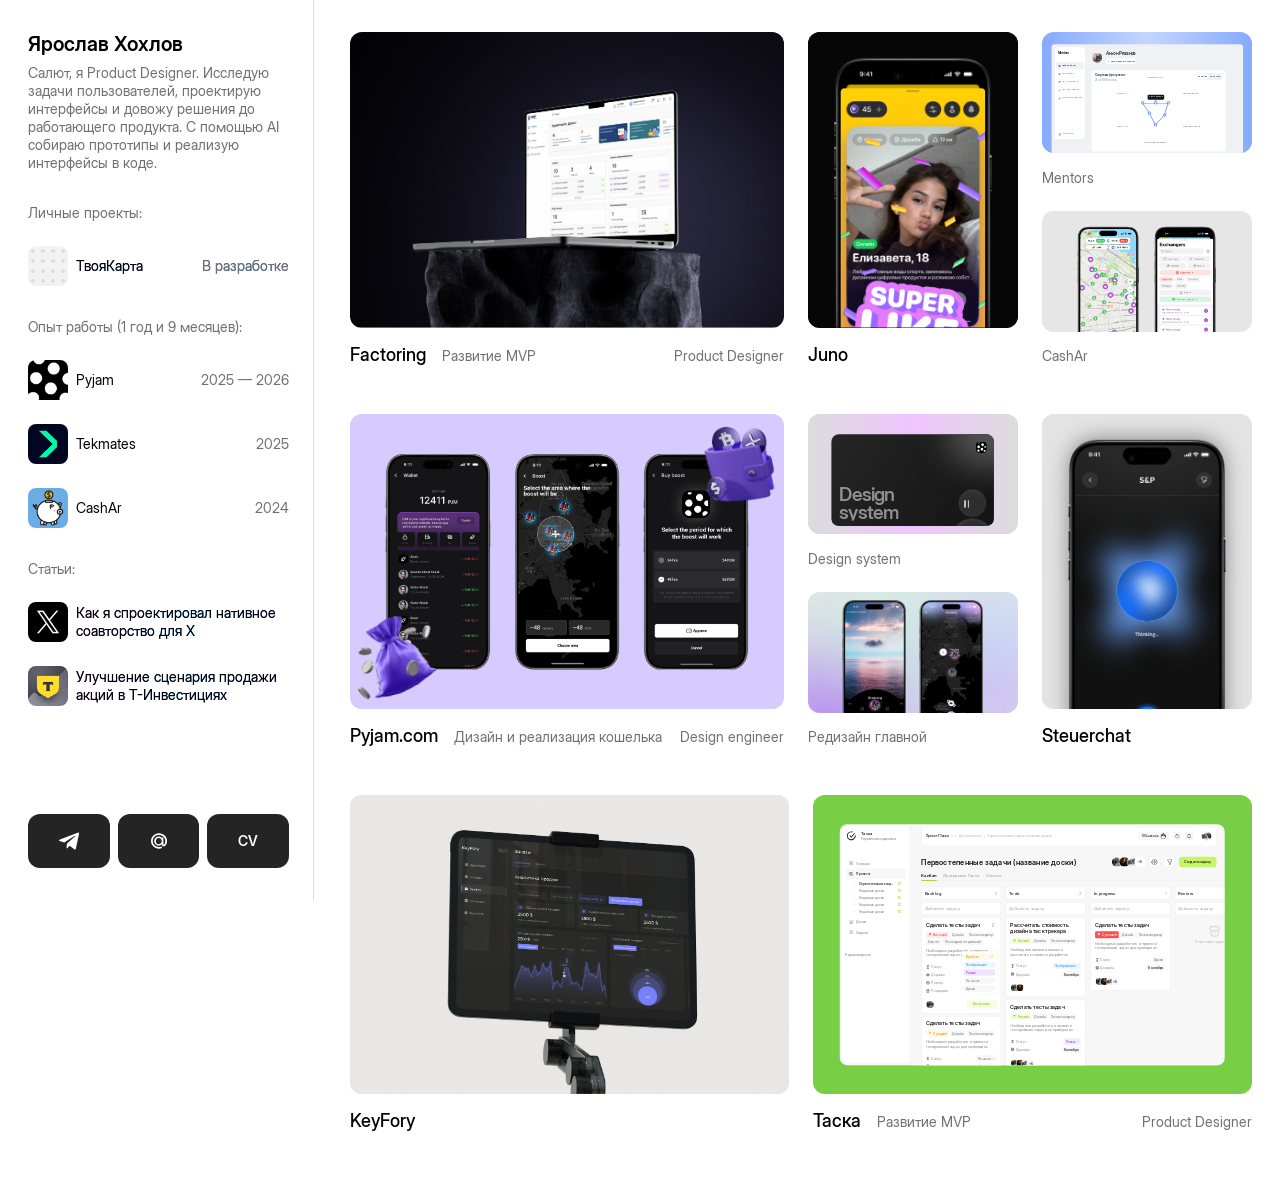
==== commit 543e7f47: "Reduce portfolio payload and remove blocking loading screen" ====
--- a/index.html
+++ b/index.html
@@ -1,6 +1,6 @@
-<!doctype html><html lang="ru"><head><meta charset="utf-8"><meta name="viewport" content="width=device-width,initial-scale=1"><title>Ярослав Хохлов — Product Designer</title><link rel="icon" href="assets/favicon-32.png"><link rel="stylesheet" href="home.css?v=pyjam-hover-2"><link rel="stylesheet" href="fonts.css"><link rel="stylesheet" href="page-loading.css"></head><body><div class="page-loader" hidden role="status" aria-label="Загрузка страницы"><div class="page-loader__shape"><img src="assets/favicon-512.png" width="88" height="88" alt=""></div></div><script src="page-loading.js"></script><aside class="profile-panel" aria-label="О дизайнере">
+<!doctype html><html lang="ru"><head><meta charset="utf-8"><meta name="viewport" content="width=device-width,initial-scale=1"><title>Ярослав Хохлов — Product Designer</title><link rel="icon" href="assets/favicon-32.png"><link rel="stylesheet" href="home.css?v=pyjam-hover-2"><link rel="stylesheet" href="fonts.css?v=woff2-1"></head><body><aside class="profile-panel" aria-label="О дизайнере">
 <div class="profile-intro"><h1>Ярослав Хохлов</h1><p>Салют, я Product Designer. Исследую задачи пользователей, проектирую интерфейсы и довожу решения до работающего продукта. С помощью AI собираю прототипы и реализую интерфейсы в коде.</p></div>
 <details class="profile-details" open><summary>Проекты, опыт и статьи</summary><div class="profile-sections">
 <section class="profile-section"><h2>Личные проекты:</h2><div class="profile-item" data-bubble="Coming soon" tabindex="0" aria-label="ТвояКарта — в разработке"><img src="assets/figma/home/personal-project.png" width="40" height="40" alt=""><div class="profile-item__text"><p>ТвояКарта</p><p class="profile-item__note">В разработке</p></div></div></section>
 <section class="profile-section"><h2>Опыт работы (1 год и 9 месяцев):</h2><div class="profile-item"><img src="assets/figma/home/13344.png" width="40" height="40" alt=""><div class="profile-item__text"><p>Pyjam</p><p class="profile-item__note">2025 — 2026</p></div></div><div class="profile-item"><img src="assets/figma/home/98711.png" width="40" height="40" alt=""><div class="profile-item__text"><p>Tekmates</p><p class="profile-item__note">2025</p></div></div><div class="profile-item"><img src="assets/figma/home/a3a78.png" width="40" height="40" alt=""><div class="profile-item__text"><p>CashAr</p><p class="profile-item__note">2024</p></div></div></section>
-<section class="profile-section"><h2>Статьи:</h2><a class="profile-item" data-bubble="View website" href="https://dsgners.ru/flayleone/45408-kak-ya-sproektiroval-nativnoe-soavtorstvo-dlya-x" target="_blank" rel="noopener noreferrer"><img src="assets/figma/home/b895c.png" width="40" height="40" alt=""><div class="profile-item__text"><p>Как я спроектировал нативное соавторство для X</p></div></a><a class="profile-item" data-bubble="View website" href="https://dsgners.ru/flayleone/45559-uluchshenie-stsenariya-prodaji-aktsiy-v-t-investitsiyah" target="_blank" rel="noopener noreferrer"><img src="assets/figma/home/2cc4e.png" width="40" height="40" alt=""><div class="profile-item__text"><p>Улучшение сценария продажи акций в Т-Инвестициях</p></div></a></section></div></details><nav class="profile-contacts" aria-label="Контакты"><a class="profile-contact" href="https://t.me/flayleone" target="_blank" rel="noopener noreferrer" aria-label="Написать в Telegram" title="Telegram"><img src="assets/figma/home/contact-6e4b4.svg" width="24" height="24" alt=""></a><a class="profile-contact" href="mailto:design.flayle@mail.ru" aria-label="Написать на design.flayle@mail.ru" title="Почта"><img src="assets/figma/home/contact-2759f.svg" width="16" height="16" alt=""></a><a class="profile-contact" href="https://disk.yandex.ru/i/p9AXZRnwgouGiw" target="_blank" rel="noopener noreferrer" aria-label="Открыть резюме" title="CV">CV</a></nav></aside><main class="work-gallery" aria-label="Проекты"><section class="work-row" aria-label="Работы"><article class="work-card" id="work-30880"><a href="nfp.html" class="work-preview" aria-label="Factoring" data-width="705" style="aspect-ratio:705/480"><div style="height:480px;position:relative;flex-shrink:0;width:100%;width:705px;height:480px;flex:none" data-node-id="5057:30881" class="preview-scene"><img alt="" style="position:absolute;inset:0;max-width:none;object-fit:cover;pointer-events:none;width:100%;height:100%" src="assets/figma/home/b3402.png" loading="eager" decoding="async" fetchpriority="high"><video class="case-video" src="assets/video/case-2-hover.mp4" muted loop playsinline preload="metadata" aria-hidden="true"></video></div><span class="cursor-label" aria-hidden="true">View project</span></a><div class="work-caption"><div style="align-content:stretch;display:flex;gap:16px;align-items:baseline;position:relative;flex-shrink:0;width:318.5px" data-node-id="5057:30883"><p style="line-height:22px;position:relative;flex-shrink:0;font-size:18px;color:black" data-node-id="5057:30884">Factoring</p><p style="line-height:18px;position:relative;flex-shrink:0;color:#707070;font-size:14px" data-node-id="5057:30885">Развитие MVP</p></div><p style="line-height:18px;position:relative;flex-shrink:0;color:#707070;font-size:14px" data-node-id="5057:30886">Product Designer</p></div></article><article class="work-card" id="work-31032"><a tabindex="0" class="work-preview" href="juno.html" aria-label="Открыть кейс Juno" aria-label="Juno" data-width="341" style="aspect-ratio:341/480"><div style="background-color:#e3e3e3;height:480px;overflow:clip;position:relative;border-radius:12px;flex-shrink:0;width:100%;width:341px;height:480px;flex:none" data-node-id="5057:31033" class="preview-scene"><div style="position:absolute;height:527px;left:43px;top:42px;width:255px" data-node-id="5057:31034" data-name="Free Transparent iPhone Air Mockup (Mockuuups Studio)" class="scene-object"><img alt="" style="position:absolute;inset:0;max-width:none;object-fit:cover;pointer-events:none;width:100%;height:100%" src="assets/figma/home/06021.png" loading="lazy" decoding="async"></div></div><video class="case-video juno-hover-video" src="assets/video/juno-hover.mp4" muted loop playsinline preload="none" aria-hidden="true"></video><span class="cursor-label" aria-hidden="true">View project</span></a><div class="work-caption"><p style="line-height:22px;position:relative;flex-shrink:0;font-size:18px;color:black" data-node-id="5057:31036">Juno</p><p style="line-height:18px;position:relative;flex-shrink:0;color:#707070;font-size:14px" data-node-id="5057:31037">Founding Product Designer</p></div></article><div class="work-stack"><article class="work-card" id="work-30888"><div tabindex="0" class="work-preview" aria-label="Mentors" data-width="341" style="aspect-ratio:341/213"><div style="flex:1 0 0;min-height:1px;overflow:clip;position:relative;border-radius:12px;width:100%;background:linear-gradient(to left,#85aaff,#c4d6ff,#85aaff);width:341px;height:213px;flex:none" data-node-id="5057:30889" class="preview-scene"><div style="position:absolute;background-color:#f0f1f5;align-content:stretch;display:flex;gap:10.367px;align-items:flex-start;left:50%;padding-left:5.183px;padding-right:27.644px;padding-top:5.183px;padding-bottom:5.183px;border-radius:5px;top:calc(50% + 51.5px);width:311px;translate:-50% -50%" data-node-id="5057:30890" class="scene-object"><div style="background-color:white;align-content:stretch;display:flex;flex-direction:column;gap:2.592px;align-items:flex-start;padding:2.592px;position:relative;border-radius:5.183px;flex-shrink:0;width:49.674px" data-node-id="5057:30891"><div style="align-content:stretch;display:flex;height:19.006px;align-items:flex-start;padding-left:2.592px;padding-top:2.592px;position:relative;flex-shrink:0;width:100%" data-node-id="5057:30892"><p style="word-break:break-word;font-family:Inter Display,Arial,sans-serif;font-weight:700;line-height:0.85;position:relative;flex-shrink:0;font-size:6.047px;color:var(--text\/text-primary,#13161a);text-align:center;letter-spacing:-0.4233px;white-space:nowrap" data-node-id="5057:30893">Mentors</p></div><div style="align-content:stretch;display:flex;flex-direction:column;gap:2.592px;height:108.85px;align-items:flex-start;position:relative;flex-shrink:0" data-node-id="5057:30894"><div style="background-color:#f0f1f5;align-content:stretch;display:flex;gap:1.728px;align-items:center;overflow:clip;padding-left:3.456px;padding-right:3.456px;padding-top:2.592px;padding-bottom:2.592px;position:relative;border-radius:2.592px;flex-shrink:0;width:100%" data-node-id="5057:30895" data-name="Header button"><div style="overflow:clip;position:relative;border-radius:47.946px;flex-shrink:0;width:4.319px;height:4.319px" data-node-id="5057:30896" data-name="20 px"><div style="position:absolute;left:50%;width:4.319px;height:4.319px;top:50%;translate:-50% -50%" data-node-id="5057:30897"><div style="position:absolute;inset:1.55% 6.7%"><img alt="" style="display:block;max-width:none" src="assets/figma/home/34b4c.svg" loading="lazy" decoding="async"></div></div><p style="word-break:break-word;position:absolute;font-family:Inter Display,Arial,sans-serif;font-weight:600;font-weight:600;line-height:normal;left:50%;font-size:1.728px;color:var(--background\/layer-01,white);text-align:center;top:calc(50% - 1.08px);letter-spacing:-0.0346px;width:4.319px;translate:-50% 0" data-node-id="5057:30898">80</p></div><p style="word-break:break-word;font-family:Inter Display,Arial,sans-serif;font-weight:400;line-height:1.6;position:relative;flex-shrink:0;font-size:3.456px;color:var(--text\/text-primary,#13161a);text-align:center;letter-spacing:-0.0691px;white-space:nowrap" data-node-id="5057:30899">Твой прогресс</p></div><div style="align-content:stretch;display:flex;gap:1.728px;align-items:center;padding-left:3.456px;padding-right:3.456px;padding-top:2.592px;padding-bottom:2.592px;position:relative;border-radius:2.592px;flex-shrink:0;width:44.49px" data-node-id="5057:30900" data-name="Header button"><div style="position:relative;flex-shrink:0;width:4.319px;height:4.319px" data-node-id="I5057:30900;135:9258" data-name="20 px"><img alt="" style="position:absolute;display:block;inset:0;max-width:none" src="assets/figma/home/cbfd7.svg" loading="lazy" decoding="async"></div><p style="word-break:break-word;font-family:Inter Display,Arial,sans-serif;font-weight:400;line-height:1.6;position:relative;flex-shrink:0;font-size:3.46px;color:var(--text\/text-secondary,#787c8a);text-align:center;letter-spacing:-0.0692px;white-space:nowrap" data-node-id="I5057:30900;135:9246">Расписание</p></div><div style="align-content:stretch;display:flex;gap:1.728px;align-items:center;padding-left:3.456px;padding-right:3.456px;padding-top:2.592px;padding-bottom:2.592px;position:relative;border-radius:2.592px;flex-shrink:0;width:44.49px" data-node-id="5057:30901" data-name="Header button"><div style="position:relative;flex-shrink:0;width:4.319px;height:4.319px" data-node-id="I5057:30901;135:9258" data-name="20 px"><img alt="" style="position:absolute;display:block;inset:0;max-width:none" src="assets/figma/home/e6cf0.svg" loading="lazy" decoding="async"></div><p style="word-break:break-word;font-family:Inter Display,Arial,sans-serif;font-weight:400;line-height:1.6;position:relative;flex-shrink:0;font-size:3.46px;color:var(--text\/text-secondary,#787c8a);text-align:center;letter-spacing:-0.0692px;white-space:nowrap" data-node-id="I5057:30901;135:9246">Чат с ментором</p></div><div style="align-content:stretch;display:flex;gap:1.728px;align-items:center;padding-left:3.456px;padding-right:3.456px;padding-top:2.592px;padding-bottom:2.592px;position:relative;border-radius:2.592px;flex-shrink:0;width:44.49px" data-node-id="5057:30902" data-name="Header button"><div style="position:relative;flex-shrink:0;width:4.319px;height:4.319px" data-node-id="I5057:30902;135:9258" data-name="20 px"><img alt="" style="position:absolute;display:block;inset:0;max-width:none" src="assets/figma/home/13144.svg" loading="lazy" decoding="async"></div><p style="word-break:break-word;font-family:Inter Display,Arial,sans-serif;font-weight:400;line-height:1.6;position:relative;flex-shrink:0;font-size:3.46px;color:var(--text\/text-secondary,#787c8a);text-align:center;letter-spacing:-0.0692px;white-space:nowrap" data-node-id="I5057:30902;135:9246">История звонков</p></div><div style="align-content:stretch;display:flex;gap:1.728px;align-items:center;padding-left:3.456px;padding-right:3.456px;padding-top:2.592px;padding-bottom:2.592px;position:relative;border-radius:2.592px;flex-shrink:0;width:44.49px" data-node-id="5057:30903" data-name="Header button"><div style="position:relative;flex-shrink:0;width:4.319px;height:4.319px" data-node-id="I5057:30903;135:9258" data-name="20 px"><img alt="" style="position:absolute;display:block;inset:0;max-width:none" src="assets/figma/home/b7953.svg" loading="lazy" decoding="async"></div><p style="word-break:break-word;font-family:Inter Display,Arial,sans-serif;font-weight:400;line-height:1.6;position:relative;flex-shrink:0;font-size:3.46px;color:var(--text\/text-secondary,#787c8a);text-align:center;letter-spacing:-0.0692px;white-space:nowrap" data-node-id="I5057:30903;135:9246">Домашние задания</p></div></div><div style="align-content:stretch;display:flex;gap:1.728px;align-items:center;padding-left:3.456px;padding-right:3.456px;padding-top:2.592px;padding-bottom:2.592px;position:relative;border-radius:2.592px;flex-shrink:0;width:100%" data-node-id="5057:30904" data-name="Header button"><div style="position:relative;flex-shrink:0;width:5.183px;height:5.183px" data-node-id="5057:30905" data-name="cog"><img alt="" style="position:absolute;display:block;inset:0;max-width:none" src="assets/figma/home/937b7.svg" loading="lazy" decoding="async"></div><p style="word-break:break-word;font-family:Inter Display,Arial,sans-serif;font-weight:400;line-height:1.6;position:relative;flex-shrink:0;font-size:3.456px;color:var(--text\/text-secondary,#787c8a);text-align:center;letter-spacing:-0.0691px;white-space:nowrap" data-node-id="5057:30906">Настройки</p></div></div><div style="align-content:stretch;display:flex;flex:1 0 0;flex-direction:column;gap:2.592px;align-items:flex-start;justify-content:center;min-width:1px;position:relative" data-node-id="5057:30907"><div style="align-content:stretch;display:flex;gap:5.183px;align-items:center;padding-top:6.911px;padding-bottom:6.911px;position:relative;border-radius:2.592px;flex-shrink:0" data-node-id="5057:30908" data-name="Frame"><div style="border-width:0.216px;border-color:rgba(0,0,0,0);border-style:solid;position:relative;border-radius:2159.506px;flex-shrink:0;width:18.574px;height:18.574px" data-node-id="5057:30909" data-name="Rectangle"><img alt="" style="position:absolute;inset:0;max-width:none;object-fit:cover;pointer-events:none;border-radius:2159.506px;width:100%;height:100%" src="assets/figma/home/6c691.png" loading="lazy" decoding="async"></div><div style="align-content:stretch;display:flex;flex-direction:column;gap:4.319px;align-items:flex-start;justify-content:center;position:relative;flex-shrink:0" data-node-id="5057:30910" data-name="Frame"><p style="text-box-edge:cap alphabetic;text-box-trim:trim-both;word-break:break-word;font-family:Inter Display,Arial,sans-serif;font-weight:500;font-weight:500;line-height:0.9;position:relative;flex-shrink:0;font-size:7.775px;color:var(--text\/text-primary,#13161a);letter-spacing:-0.311px;white-space:nowrap" data-node-id="5057:30911">Антон Рязанов</p><div style="background-color:white;align-content:stretch;display:flex;gap:1.728px;align-items:center;justify-content:center;overflow:clip;padding-left:2.592px;padding-right:2.592px;padding-top:1.728px;padding-bottom:1.728px;position:relative;border-radius:40px;flex-shrink:0" data-node-id="5057:30912" data-name="Button tiny"><div style="position:relative;flex-shrink:0;width:3.456px;height:3.456px" data-node-id="I5057:30912;81:12109" data-name="16 px"><img alt="" style="position:absolute;display:block;inset:0;max-width:none" src="assets/figma/home/beed4.svg" loading="lazy" decoding="async"></div><p style="word-break:break-word;font-family:Inter Display,Arial,sans-serif;font-weight:400;line-height:1.6;position:relative;flex-shrink:0;font-size:3.46px;color:var(--text\/text-primary,#13161a);letter-spacing:-0.0692px;white-space:nowrap" data-node-id="I5057:30912;81:12102">Редактировать профиль</p></div></div></div><div style="align-content:stretch;display:flex;flex-direction:column;gap:2.592px;align-items:flex-start;position:relative;flex-shrink:0;width:100%" data-node-id="5057:30913"><div style="background-color:white;height:132.607px;position:relative;border-radius:5.183px;flex-shrink:0;width:100%" data-node-id="5057:30914"><div style="position:absolute;display:contents;left:calc(50% - 0.21px);top:9.72px;translate:-50% 0" data-node-id="5057:30915"><p style="word-break:break-word;position:absolute;font-family:Inter Display,Arial,sans-serif;font-weight:500;font-weight:500;line-height:1.6;left:calc(50% - 5.11px);font-size:3.024px;color:var(--text\/text-secondary,#787c8a);text-align:center;top:115.98px;letter-spacing:-0.0605px;white-space:nowrap;translate:-50% 0" data-node-id="5057:30916">Продуктовое мышление</p><p style="word-break:break-word;position:absolute;font-family:Inter Display,Arial,sans-serif;font-weight:500;font-weight:500;line-height:1.6;left:calc(50% - 5.49px);font-size:3.024px;color:var(--text\/text-secondary,#787c8a);text-align:center;top:9.72px;letter-spacing:-0.0605px;white-space:nowrap;translate:-50% 0" data-node-id="5057:30917">Насмотренность</p><p style="word-break:break-word;position:absolute;font-family:Inter Display,Arial,sans-serif;font-weight:500;font-weight:500;line-height:1.6;left:59.33px;font-size:3.024px;color:var(--text\/text-secondary,#787c8a);text-align:right;top:89.41px;letter-spacing:-0.0605px;white-space:nowrap;translate:-100% 0" data-node-id="5057:30918">Работа с UX</p><p style="word-break:break-word;position:absolute;font-family:Inter Display,Arial,sans-serif;font-weight:500;font-weight:500;line-height:1.6;left:59.63px;font-size:3.024px;color:var(--text\/text-secondary,#787c8a);text-align:right;top:36.28px;letter-spacing:-0.0605px;white-space:nowrap;translate:-100% 0" data-node-id="5057:30919">Работа с UI</p><p style="word-break:break-word;position:absolute;font-family:Inter Display,Arial,sans-serif;font-weight:500;font-weight:500;line-height:1.6;left:148.37px;font-size:3.024px;color:var(--text\/text-secondary,#787c8a);top:36.28px;letter-spacing:-0.0605px;white-space:nowrap" data-node-id="5057:30920">Инструментарий</p><p style="word-break:break-word;position:absolute;font-family:Inter Display,Arial,sans-serif;font-weight:500;font-weight:500;line-height:1.6;left:148.37px;font-size:3.024px;color:var(--text\/text-secondary,#787c8a);top:89.2px;letter-spacing:-0.0605px;white-space:nowrap" data-node-id="5057:30921">Командная работа</p><div style="position:absolute;left:calc(50% - 4.97px);width:96.324px;height:96.324px;top:calc(50% - 1.08px);translate:-50% -50%" data-node-id="5057:30922"><img alt="" style="position:absolute;display:block;inset:0;max-width:none" src="assets/figma/home/c1bd2.svg" loading="lazy" decoding="async"></div><div style="position:absolute;left:calc(50% - 4.97px);width:72.243px;height:72.243px;top:calc(50% - 1.08px);translate:-50% -50%" data-node-id="5057:30923"><img alt="" style="position:absolute;display:block;inset:0;max-width:none" src="assets/figma/home/f4378.svg" loading="lazy" decoding="async"></div><div style="position:absolute;left:calc(50% - 4.97px);width:48.162px;height:48.162px;top:calc(50% - 1.08px);translate:-50% -50%" data-node-id="5057:30924"><img alt="" style="position:absolute;display:block;inset:0;max-width:none" src="assets/figma/home/c34a0.svg" loading="lazy" decoding="async"></div><div style="position:absolute;left:calc(50% - 4.97px);width:24.081px;height:24.081px;top:calc(50% - 1.08px);translate:-50% -50%" data-node-id="5057:30925"><img alt="" style="position:absolute;display:block;inset:0;max-width:none" src="assets/figma/home/94700.svg" loading="lazy" decoding="async"></div><div style="position:absolute;height:36.391px;left:83.26px;top:53.13px;width:41.575px" data-node-id="5057:30926"><div style="position:absolute;inset:-1.19% -1.4% -2.1% -1.92%"><img alt="" style="display:block;max-width:none" src="assets/figma/home/cdc05.svg" loading="lazy" decoding="async"></div></div><div style="position:absolute;background-color:white;border-width:1.296px;border-color:#1952fe;border-style:solid;left:calc(50% - 4.97px);border-radius:21.597px;width:5.183px;height:5.183px;top:calc(50% - 13.17px);translate:-50% -50%" data-node-id="5057:30927"></div><div style="position:absolute;background-color:white;border-width:1.296px;border-color:#1952fe;border-style:solid;left:calc(50% + 15.98px);border-radius:21.597px;width:5.183px;height:5.183px;top:calc(50% - 13.17px);translate:-50% -50%" data-node-id="5057:30928"></div><div style="position:absolute;background-color:white;border-width:1.296px;border-color:#1952fe;border-style:solid;left:calc(50% + 9.72px);border-radius:21.597px;width:5.183px;height:5.183px;top:calc(50% + 6.69px);translate:-50% -50%" data-node-id="5057:30929"></div><div style="position:absolute;background-color:white;border-width:1.296px;border-color:#1952fe;border-style:solid;left:calc(50% - 4.97px);border-radius:21.597px;width:5.183px;height:5.183px;top:calc(50% + 23.11px);translate:-50% -50%" data-node-id="5057:30930"></div><div style="position:absolute;background-color:white;border-width:1.296px;border-color:#1952fe;border-style:solid;left:calc(50% - 14.47px);border-radius:21.597px;width:5.183px;height:5.183px;top:calc(50% + 4.1px);translate:-50% -50%" data-node-id="5057:30931"></div><div style="position:absolute;background-color:white;border-width:1.296px;border-color:#1952fe;border-style:solid;left:calc(50% - 25.92px);border-radius:21.597px;width:5.183px;height:5.183px;top:calc(50% - 13.17px);translate:-50% -50%" data-node-id="5057:30932"></div></div><div style="position:absolute;align-content:stretch;display:flex;align-items:center;right:5.18px;top:5.18px" data-node-id="5057:30933"><div style="background-color:#f0f1f5;align-content:stretch;display:flex;align-items:center;padding:0.864px;position:relative;border-radius:2159.506px;flex-shrink:0" data-node-id="5057:30934"><div style="background-color:white;align-content:stretch;display:flex;gap:1.728px;align-items:center;justify-content:center;overflow:clip;padding-left:2.592px;padding-right:2.592px;padding-top:1.728px;padding-bottom:1.728px;position:relative;border-radius:40px;flex-shrink:0" data-node-id="5057:30935" data-name="Button tiny"><p style="word-break:break-word;font-family:Inter Display,Arial,sans-serif;font-weight:400;line-height:1.6;position:relative;flex-shrink:0;font-size:3.46px;color:var(--text\/text-primary,#13161a);letter-spacing:-0.0692px;white-space:nowrap" data-node-id="I5057:30935;81:12193">Как было</p></div><div style="align-content:stretch;display:flex;gap:1.728px;align-items:center;justify-content:center;overflow:clip;padding-left:2.592px;padding-right:2.592px;padding-top:1.728px;padding-bottom:1.728px;position:relative;border-radius:40px;flex-shrink:0" data-node-id="5057:30936" data-name="Button tiny"><p style="word-break:break-word;font-family:Inter Display,Arial,sans-serif;font-weight:400;line-height:1.6;position:relative;flex-shrink:0;font-size:3.46px;color:var(--text\/text-primary,#13161a);letter-spacing:-0.0692px;white-space:nowrap" data-node-id="I5057:30936;81:12102">Как стало</p></div></div></div><div style="position:absolute;align-content:stretch;display:flex;flex-direction:column;isolation:isolate;align-items:center;left:91.14px;top:39.95px" data-node-id="5057:30937"><div style="background-color:#13161a;align-content:stretch;display:flex;align-items:center;justify-content:center;margin-bottom:-0.432px;min-width:10.366666793823242px;padding-left:2.592px;padding-right:2.592px;padding-top:1.728px;padding-bottom:1.728px;position:relative;border-radius:1.728px;flex-shrink:0;z-index:2" data-node-id="5057:30938"><p style="word-break:break-word;flex:1 0 0;font-family:Inter Display,Arial,sans-serif;font-weight:500;font-weight:500;line-height:1.6;min-width:1px;position:relative;font-size:3.024px;color:var(--background\/layer-01,white);text-align:center;letter-spacing:-0.0605px" data-node-id="5057:30939">2 из 16 баллов</p></div><div style="height:2.811px;position:relative;flex-shrink:0;width:5.615px;z-index:1" data-node-id="5057:30940" data-name="Union"><img alt="" style="position:absolute;display:block;inset:0;max-width:none" src="assets/figma/home/be985.svg" loading="lazy" decoding="async"></div></div><div style="word-break:break-word;position:absolute;align-content:stretch;display:flex;flex-direction:column;font-family:Inter Display,Arial,sans-serif;font-weight:500;font-weight:500;align-items:flex-start;justify-content:center;line-height:1.4;left:5.18px;font-size:5.183px;top:5.18px;letter-spacing:-0.1037px;white-space:nowrap" data-node-id="5057:30942" data-name="Frame"><p style="position:relative;flex-shrink:0;color:var(--text\/text-primary,#13161a)" data-node-id="5057:30943">Стартовый результат</p><p style="position:relative;flex-shrink:0;color:var(--text\/text-disabled-primary,#a7abb8)" data-node-id="5057:30944">25 из 96 баллов</p></div></div><div style="grid-template-rows:max-content;display:inline-grid;line-height:0;place-items:start;position:relative;flex-shrink:0;width:100%" data-node-id="5057:30945"><div style="background-color:white;grid-column:1;align-content:stretch;display:flex;flex-direction:column;gap:7.775px;align-items:flex-start;margin-left:0;margin-top:0;padding:5.183px;position:relative;border-radius:5.183px;grid-row:1;width:100%" data-node-id="5057:30946" data-name="Тариф"><div style="align-content:stretch;display:flex;flex-direction:column;gap:0.864px;align-items:flex-start;position:relative;flex-shrink:0;width:183.576px" data-node-id="5057:30947" data-name="Frame"><div style="align-content:stretch;display:flex;gap:0.864px;align-items:center;position:relative;flex-shrink:0" data-node-id="5057:30948" data-name="Frame"><p style="word-break:break-word;font-family:Inter Display,Arial,sans-serif;font-weight:500;font-weight:500;line-height:1.4;position:relative;flex-shrink:0;font-size:5.183px;color:var(--text\/text-primary,#13161a);letter-spacing:-0.1037px;white-space:nowrap" data-node-id="5057:30949">У тебя</p><div style="align-content:stretch;display:flex;gap:0.432px;align-items:center;position:relative;flex-shrink:0" data-node-id="5057:30950" data-name="Frame"><div style="position:relative;flex-shrink:0;width:7.775px;height:7.775px" data-node-id="5057:30951" data-name="Status icon 72px"><div style="position:absolute;inset:-23.67% -36.35% -44.4% -33.45%"><img alt="" style="display:block;max-width:none" src="assets/figma/home/70e88.svg" loading="lazy" decoding="async"></div></div><p style="word-break:break-word;font-family:Inter Display,Arial,sans-serif;font-weight:500;font-weight:500;line-height:1.4;position:relative;flex-shrink:0;font-size:5.183px;color:var(--text\/text-primary,#13161a);letter-spacing:-0.1037px;white-space:nowrap" data-node-id="5057:30952">Бронзовый статус</p></div></div><div style="word-break:break-word;font-family:Inter Display,Arial,sans-serif;font-weight:400;line-height:0;position:relative;flex-shrink:0;font-size:3.888px;color:var(--text\/text-secondary,#787c8a);letter-spacing:-0.0778px;width:147.293px;white-space:pre-wrap" data-node-id="5057:30953"><p style="line-height:1.2;margin-bottom:0">Чем больше ты занимаешься с ментором, тем выше твоя скидка!</p><p style="line-height:1.2">Углубляй свои знания и получай выгоду — вместе мы достигнем большего!</p></div></div><div style="align-content:stretch;display:flex;flex-direction:column;gap:2.592px;align-items:flex-start;position:relative;flex-shrink:0;width:100%" data-node-id="5057:30954"><div style="align-content:stretch;display:flex;flex-direction:column;align-items:flex-start;position:relative;flex-shrink:0;width:100%" data-node-id="5057:30955" data-name="Frame"><div style="align-content:stretch;display:flex;align-items:flex-start;justify-content:center;position:relative;flex-shrink:0;width:100%" data-node-id="5057:30956" data-name="Frame"><div style="background-color:#f0f1f5;align-content:stretch;display:flex;flex:1 0 0;flex-direction:column;gap:1.728px;align-items:center;min-width:1px;padding-bottom:5.183px;padding-top:1.728px;padding-left:1.728px;padding-right:1.728px;position:relative;border-radius:2.592px;align-self:stretch" data-node-id="5057:30957" data-name="Frame"><div style="position:relative;flex-shrink:0;width:15.55px;height:15.55px" data-node-id="5057:30958" data-name="Status icon 72px"><div style="position:absolute;inset:0 -8.05% -13.42% -5.15%"><img alt="" style="display:block;max-width:none" src="assets/figma/home/599d6.svg" loading="lazy" decoding="async"></div></div><div style="word-break:break-word;align-content:stretch;display:flex;flex-direction:column;font-family:Inter Display,Arial,sans-serif;font-weight:500;font-weight:500;gap:0.432px;height:11.231px;align-items:center;justify-content:center;position:relative;flex-shrink:0;white-space:nowrap" data-node-id="5057:30959" data-name="Frame"><p style="line-height:1;position:relative;flex-shrink:0;font-size:3.888px;color:var(--text\/text-primary,#13161a);letter-spacing:-0.0778px" data-node-id="5057:30960">Бронза</p><p style="line-height:1.6;position:relative;flex-shrink:0;font-size:3.024px;color:var(--text\/text-secondary,#787c8a);letter-spacing:-0.0605px" data-node-id="5057:30961">Твой статус</p></div><div style="align-content:stretch;display:flex;flex-direction:column;align-items:flex-start;position:relative;flex-shrink:0;width:100%" data-node-id="5057:30966" data-name="Frame"><div style="align-content:stretch;display:flex;align-items:center;justify-content:center;position:relative;flex-shrink:0;width:100%" data-node-id="5057:30967" data-name="Frame"><p style="word-break:break-word;font-family:Inter Display,Arial,sans-serif;font-weight:400;line-height:1.6;position:relative;flex-shrink:0;font-size:3.456px;color:var(--text\/text-primary,#13161a);text-align:center;letter-spacing:-0.0691px;white-space:nowrap" data-node-id="5057:30968">0% комиссий</p></div><div style="align-content:stretch;display:flex;align-items:center;justify-content:center;position:relative;flex-shrink:0;width:100%" data-node-id="5057:30969" data-name="Frame"><p style="word-break:break-word;font-family:Inter Display,Arial,sans-serif;font-weight:400;line-height:1.6;position:relative;flex-shrink:0;font-size:3.456px;color:var(--text\/text-primary,#13161a);text-align:center;letter-spacing:-0.0691px;white-space:nowrap" data-node-id="5057:30970">Чат с ментором</p></div><div style="align-content:stretch;display:flex;align-items:center;justify-content:center;position:relative;flex-shrink:0;width:100%" data-node-id="5057:30971" data-name="Frame"><p style="word-break:break-word;font-family:Inter Display,Arial,sans-serif;font-weight:400;line-height:1.6;position:relative;flex-shrink:0;font-size:3.456px;color:var(--text\/text-primary,#13161a);text-align:center;letter-spacing:-0.0691px;white-space:nowrap" data-node-id="5057:30972">Пробный урок за 97 ₽</p></div></div></div><div style="align-content:stretch;display:flex;flex:1 0 0;flex-direction:column;gap:1.728px;align-items:center;min-width:1px;padding-bottom:5.183px;padding-top:1.728px;padding-left:1.728px;padding-right:1.728px;position:relative;border-radius:2.592px;align-self:stretch" data-node-id="5057:30973" data-name="Frame"><div style="position:relative;flex-shrink:0;width:15.55px;height:15.55px" data-node-id="5057:30974" data-name="Status icon 72px"><div style="position:absolute;inset:0 -8.05% -13.42% -5.15%"><img alt="" style="display:block;max-width:none" src="assets/figma/home/f636a.svg" loading="lazy" decoding="async"></div></div><div style="word-break:break-word;align-content:stretch;display:flex;flex-direction:column;font-family:Inter Display,Arial,sans-serif;font-weight:500;font-weight:500;gap:0.432px;height:11.231px;align-items:center;justify-content:center;position:relative;flex-shrink:0;white-space:nowrap" data-node-id="5057:30975" data-name="Frame"><p style="line-height:1;position:relative;flex-shrink:0;font-size:3.888px;color:var(--text\/text-primary,#13161a);letter-spacing:-0.0778px" data-node-id="5057:30976">Серебро</p><p style="line-height:1.6;position:relative;flex-shrink:0;font-size:3.024px;color:var(--text\/text-secondary,#787c8a);letter-spacing:-0.0605px" data-node-id="5057:30977">Ещё 5 занятий</p></div><div style="align-content:stretch;display:flex;flex-direction:column;align-items:center;position:relative;flex-shrink:0;width:100%" data-node-id="5057:30978" data-name="Frame"><div style="align-content:stretch;display:flex;gap:0.864px;align-items:center;justify-content:center;position:relative;flex-shrink:0;width:100%" data-node-id="5057:30979" data-name="Frame"><p style="word-break:break-word;font-family:Inter Display,Arial,sans-serif;font-weight:400;line-height:1.6;position:relative;flex-shrink:0;font-size:3.456px;color:var(--text\/text-primary,#13161a);text-align:center;letter-spacing:-0.0691px;white-space:nowrap" data-node-id="5057:30980">ИИ-конспекты</p><div style="position:relative;flex-shrink:0;width:4.319px;height:4.319px" data-node-id="5057:30981" data-name="help-circle"><img alt="" style="position:absolute;display:block;inset:0;max-width:none" src="assets/figma/home/38add.svg" loading="lazy" decoding="async"></div></div><div style="align-content:stretch;display:flex;align-items:center;justify-content:center;position:relative;flex-shrink:0;width:100%" data-node-id="5057:30983" data-name="Frame"><p style="word-break:break-word;font-family:Inter Display,Arial,sans-serif;font-weight:400;line-height:1.6;position:relative;flex-shrink:0;font-size:3.456px;color:var(--text\/text-primary,#13161a);text-align:center;letter-spacing:-0.0691px;white-space:nowrap" data-node-id="5057:30984">Записи звонков</p></div><div style="align-content:stretch;display:flex;align-items:center;justify-content:center;position:relative;flex-shrink:0;width:100%" data-node-id="5057:30985" data-name="Frame"><p style="word-break:break-word;font-family:Inter Display,Arial,sans-serif;font-weight:400;line-height:1.6;position:relative;flex-shrink:0;font-size:3.456px;color:var(--text\/text-primary,#13161a);text-align:center;letter-spacing:-0.0691px;white-space:nowrap" data-node-id="5057:30986">Скидка 3%</p></div></div></div><div style="display:flex;align-items:center;justify-content:center;position:relative;align-self:stretch;flex-shrink:0;width:0;container-type:size" data-node-id="5057:30987"><div style="flex:none;width:100cqh;rotate:90deg"><div style="height:0;position:relative;width:100%" data-name="Line"><div style="position:absolute;inset:-0.11px 0 -0.11px -0.2%"><img alt="" style="display:block;max-width:none" src="assets/figma/home/523e1.svg" loading="lazy" decoding="async"></div></div></div></div><div style="align-content:stretch;display:flex;flex:1 0 0;flex-direction:column;gap:1.728px;align-items:center;min-width:1px;padding-bottom:5.183px;padding-top:1.728px;padding-left:1.728px;padding-right:1.728px;position:relative;border-radius:2.592px;align-self:stretch" data-node-id="5057:30988" data-name="Frame"><div style="position:relative;flex-shrink:0;width:15.55px;height:15.55px" data-node-id="5057:30989" data-name="Status icon 72px"><div style="position:absolute;height:7.991px;left:calc(50% - 0.02px);top:calc(50% + 0.11px);width:10.325px;translate:-50% -50%" data-node-id="I5057:30989;78:6241" data-name="Group"><div style="position:absolute;inset:-46.1% -35.46% -71.94% -35.05%"><img alt="" style="display:block;max-width:none" src="assets/figma/home/844ce.svg" loading="lazy" decoding="async"></div></div></div><div style="word-break:break-word;align-content:stretch;display:flex;flex-direction:column;font-family:Inter Display,Arial,sans-serif;font-weight:500;font-weight:500;gap:0.432px;height:11.231px;align-items:center;justify-content:center;position:relative;flex-shrink:0;white-space:nowrap" data-node-id="5057:30990" data-name="Frame"><p style="line-height:1;position:relative;flex-shrink:0;font-size:3.888px;color:var(--text\/text-primary,#13161a);letter-spacing:-0.0778px" data-node-id="5057:30991">Золото</p><p style="line-height:1.6;position:relative;flex-shrink:0;font-size:3.024px;color:var(--text\/text-secondary,#787c8a);letter-spacing:-0.0605px" data-node-id="5057:30992">Ещё 11 занятий</p></div><div style="align-content:stretch;display:flex;flex-direction:column;align-items:flex-start;position:relative;flex-shrink:0;width:100%" data-node-id="5057:30993" data-name="Frame"><div style="align-content:stretch;display:flex;align-items:center;justify-content:center;position:relative;flex-shrink:0;width:100%" data-node-id="5057:30994" data-name="Frame"><p style="word-break:break-word;font-family:Inter Display,Arial,sans-serif;font-weight:400;line-height:1.6;position:relative;flex-shrink:0;font-size:3.456px;color:var(--text\/text-primary,#13161a);text-align:center;letter-spacing:-0.0691px;white-space:nowrap" data-node-id="5057:30995">Домашние задания</p></div><div style="align-content:stretch;display:flex;align-items:center;justify-content:center;position:relative;flex-shrink:0;width:100%" data-node-id="5057:30996" data-name="Frame"><p style="word-break:break-word;font-family:Inter Display,Arial,sans-serif;font-weight:400;line-height:1.6;position:relative;flex-shrink:0;font-size:3.456px;color:var(--text\/text-primary,#13161a);text-align:center;letter-spacing:-0.0691px;white-space:nowrap" data-node-id="5057:30997">Золотая метка</p></div><div style="align-content:stretch;display:flex;align-items:center;justify-content:center;position:relative;flex-shrink:0;width:100%" data-node-id="5057:30998" data-name="Frame"><p style="word-break:break-word;font-family:Inter Display,Arial,sans-serif;font-weight:400;line-height:1.6;position:relative;flex-shrink:0;font-size:3.456px;color:var(--text\/text-primary,#13161a);text-align:center;letter-spacing:-0.0691px;white-space:nowrap" data-node-id="5057:30999">Скидка 6%</p></div></div></div><div style="display:flex;align-items:center;justify-content:center;position:relative;align-self:stretch;flex-shrink:0;width:0;container-type:size" data-node-id="5057:31000"><div style="flex:none;width:100cqh;rotate:90deg"><div style="height:0;position:relative;width:100%" data-name="Line"><div style="position:absolute;inset:-0.11px 0 -0.11px -0.2%"><img alt="" style="display:block;max-width:none" src="assets/figma/home/523e1.svg" loading="lazy" decoding="async"></div></div></div></div><div style="align-content:stretch;display:flex;flex:1 0 0;flex-direction:column;gap:1.728px;align-items:center;min-width:1px;padding-bottom:5.183px;padding-top:1.728px;padding-left:1.728px;padding-right:1.728px;position:relative;border-radius:2.592px;align-self:stretch" data-node-id="5057:31001" data-name="Frame"><div style="position:relative;flex-shrink:0;width:15.55px;height:15.55px" data-node-id="5057:31002" data-name="Status icon 72px"><div style="position:absolute;height:9.071px;left:calc(50% - 0.02px);top:calc(50% - 0.43px);width:10.504px;translate:-50% -50%" data-node-id="I5057:31002;78:6266" data-name="Group"><div style="position:absolute;inset:-28.71% -33.99% -63.38% -33.6%"><img alt="" style="display:block;max-width:none" src="assets/figma/home/00058.svg" loading="lazy" decoding="async"></div></div></div><div style="word-break:break-word;align-content:stretch;display:flex;flex-direction:column;font-family:Inter Display,Arial,sans-serif;font-weight:500;font-weight:500;gap:0.432px;height:11.231px;align-items:center;justify-content:center;position:relative;flex-shrink:0;white-space:nowrap" data-node-id="5057:31003" data-name="Frame"><p style="line-height:1;position:relative;flex-shrink:0;font-size:3.888px;color:var(--text\/text-primary,#13161a);letter-spacing:-0.0778px" data-node-id="5057:31004">Платина</p><p style="line-height:1.6;position:relative;flex-shrink:0;font-size:3.024px;color:var(--text\/text-secondary,#787c8a);letter-spacing:-0.0605px" data-node-id="5057:31005">Ещё 16 занятий</p></div><div style="align-content:stretch;display:flex;flex-direction:column;align-items:flex-start;position:relative;flex-shrink:0;width:100%" data-node-id="5057:31006" data-name="Frame"><div style="align-content:stretch;display:flex;align-items:center;justify-content:center;position:relative;flex-shrink:0;width:100%" data-node-id="5057:31007" data-name="Frame"><p style="word-break:break-word;font-family:Inter Display,Arial,sans-serif;font-weight:400;line-height:1.6;position:relative;flex-shrink:0;font-size:3.456px;color:var(--text\/text-primary,#13161a);text-align:center;letter-spacing:-0.0691px;white-space:nowrap" data-node-id="5057:31008">Звонки дольше на 20%</p></div><div style="align-content:stretch;display:flex;align-items:center;justify-content:center;position:relative;flex-shrink:0;width:100%" data-node-id="5057:31009" data-name="Frame"><p style="word-break:break-word;font-family:Inter Display,Arial,sans-serif;font-weight:400;line-height:1.6;position:relative;flex-shrink:0;font-size:3.456px;color:var(--text\/text-primary,#13161a);text-align:center;letter-spacing:-0.0691px;white-space:nowrap" data-node-id="5057:31010">Платиновая метка</p></div><div style="align-content:stretch;display:flex;align-items:center;justify-content:center;position:relative;flex-shrink:0;width:100%" data-node-id="5057:31011" data-name="Frame"><p style="word-break:break-word;font-family:Inter Display,Arial,sans-serif;font-weight:400;line-height:1.6;position:relative;flex-shrink:0;font-size:3.456px;color:var(--text\/text-primary,#13161a);text-align:center;letter-spacing:-0.0691px;white-space:nowrap" data-node-id="5057:31012">Скидка 10%</p></div></div></div></div></div><div style="align-content:stretch;display:flex;gap:0.864px;align-items:flex-start;position:relative;flex-shrink:0;width:100%" data-node-id="5057:31013"><div style="background-color:#dadde5;flex:1 0 0;height:1.728px;min-width:1px;position:relative;border-radius:21.597px" data-node-id="5057:31014" data-name="Slider"><div style="position:absolute;background-color:#1952fe;border-width:0.216px;border-color:#1952fe;border-style:solid;height:1.728px;left:0;border-radius:21.597px;top:0;width:14.902px" data-node-id="5057:31015" data-name="Slider"></div></div><div style="background-color:#dadde5;flex:1 0 0;height:1.728px;min-width:1px;position:relative;border-radius:21.597px" data-node-id="5057:31016" data-name="Slider"></div><div style="background-color:#dadde5;flex:1 0 0;height:1.728px;min-width:1px;position:relative;border-radius:21.597px" data-node-id="5057:31017" data-name="Slider"></div><div style="background-color:#dadde5;flex:1 0 0;height:1.728px;min-width:1px;position:relative;border-radius:21.597px" data-node-id="5057:31018" data-name="Slider"></div></div></div></div></div><div style="position:absolute;align-content:stretch;display:flex;flex-direction:column;isolation:isolate;align-items:center;left:61.55px;top:174.29px" data-node-id="5057:31019"><div style="background-color:#13161a;align-content:stretch;display:flex;align-items:center;justify-content:center;margin-bottom:-0.432px;min-width:10.366666793823242px;padding-left:2.592px;padding-right:2.592px;padding-top:1.728px;padding-bottom:1.728px;position:relative;border-radius:1.728px;flex-shrink:0;z-index:2" data-node-id="5057:31020"><p style="word-break:break-word;font-family:Inter Display,Arial,sans-serif;font-weight:500;font-weight:500;line-height:1.6;position:relative;flex-shrink:0;font-size:3.024px;color:var(--background\/layer-01,white);text-align:center;letter-spacing:-0.0605px;width:62.632px" data-node-id="5057:31021">Господа, понимание сути ресурсосберегающих технологий играет важную роль в формировании поэтапного и последовательного развития общества.</p></div><div style="height:2.811px;position:relative;flex-shrink:0;width:5.615px;z-index:1" data-node-id="5057:31022" data-name="Union"><img alt="" style="position:absolute;display:block;inset:0;max-width:none" src="assets/figma/home/be985.svg" loading="lazy" decoding="async"></div></div></div></div></div></div><span class="cursor-label" aria-hidden="true">Coming soon</span></div><div class="work-caption work-caption--small"><p style="word-break:break-word;font-family:Inter Display,Arial,sans-serif;font-weight:500;line-height:18px;font-style:normal;position:relative;flex-shrink:0;color:#707070;font-size:14px;white-space:nowrap" data-node-id="5057:31025">Mentors</p></div></article><article class="work-card" id="work-31026"><div tabindex="0" class="work-preview" aria-label="CashAr" data-width="341" style="aspect-ratio:341/213"><div style="background-color:#e6e6e6;flex:1 0 0;min-height:1px;overflow:clip;position:relative;border-radius:12px;width:100%;width:341px;height:213px;flex:none" data-node-id="5057:31027" class="preview-scene"><div style="position:absolute;height:215px;left:56px;top:20px;width:103px" data-node-id="5057:31028" data-name="Free Transparent iPhone 17 Mockup (Mockuuups Studio)" class="scene-object"><img alt="" style="position:absolute;inset:0;max-width:none;object-fit:cover;pointer-events:none;width:100%;height:100%" src="assets/figma/home/9f8d0.png" loading="lazy" decoding="async"></div><div style="position:absolute;height:215px;left:181px;top:20px;width:103px" data-node-id="5057:31029" data-name="Free Transparent iPhone 17 Mockup (Mockuuups Studio)" class="scene-object"><img alt="" style="position:absolute;inset:0;max-width:none;object-fit:cover;pointer-events:none;width:100%;height:100%" src="assets/figma/home/3e720.png" loading="lazy" decoding="async"></div></div><span class="cursor-label" aria-hidden="true">Coming soon</span></div><div class="work-caption work-caption--small"><p style="word-break:break-word;font-family:Inter Display,Arial,sans-serif;font-weight:500;line-height:18px;font-style:normal;position:relative;flex-shrink:0;color:#707070;font-size:14px;white-space:nowrap" data-node-id="5057:31031">CashAr</p></div></article></div></section><section class="work-row" aria-label="Работы"><article class="work-card" id="work-31039"><a href="pyjam.html" class="work-preview" aria-label="Pyjam.com" data-width="705" style="aspect-ratio:705/480"><div style="background-color:#d7caff;height:480px;overflow:clip;position:relative;border-radius:12px;flex-shrink:0;width:100%;width:705px;height:480px;flex:none" data-node-id="5057:31040" class="preview-scene"><div style="position:absolute;height:350px;left:58px;top:65px;width:170px" data-node-id="5057:31041" data-name="Free Transparent iPhone 17 Mockup (Mockuuups Studio)" class="scene-object"><img alt="" style="position:absolute;inset:0;max-width:none;object-fit:cover;pointer-events:none;width:100%;height:100%" src="assets/figma/home/996f8.png" loading="lazy" decoding="async"></div><div style="position:absolute;height:350px;left:50%;top:65px;width:169px;translate:-50% 0" data-node-id="5057:31042" data-name="Free Transparent iPhone 17 Mockup (Mockuuups Studio)" class="scene-object"><img alt="" style="position:absolute;inset:0;max-width:none;object-fit:cover;pointer-events:none;width:100%;height:100%" src="assets/figma/home/f1e4f.png" loading="lazy" decoding="async"></div><div style="position:absolute;height:350px;left:477px;top:65px;width:170px" data-node-id="5057:31043" data-name="Free Transparent iPhone 17 Mockup (Mockuuups Studio)" class="scene-object"><img alt="" style="position:absolute;inset:0;max-width:none;object-fit:cover;pointer-events:none;width:100%;height:100%" src="assets/figma/home/6db69.png" loading="lazy" decoding="async"></div><div style="position:absolute;display:flex;align-items:center;justify-content:center;left:-13px;width:175.847px;height:175.847px;top:304px" data-node-id="5057:31044" class="scene-object"><div style="flex:none;rotate:-11.81deg"><div style="position:relative;width:148.586px;height:148.586px" data-name="image 1013"><img alt="" style="position:absolute;inset:0;max-width:none;object-fit:cover;pointer-events:none;width:100%;height:100%" src="assets/figma/home/fe957.png" loading="lazy" decoding="async"></div></div></div><div style="position:absolute;height:208px;left:498px;top:-22px;width:277px" data-node-id="5057:31045" data-name="image 1012" class="scene-object"><img alt="" style="position:absolute;inset:0;max-width:none;object-fit:cover;pointer-events:none;width:100%;height:100%" src="assets/figma/home/76c88.png" loading="lazy" decoding="async"></div></div><span class="cursor-label" aria-hidden="true">View project</span></a><div class="work-caption"><div style="align-content:stretch;display:flex;gap:16px;align-items:baseline;position:relative;flex-shrink:0;width:318.5px" data-node-id="5057:31047"><p style="line-height:22px;position:relative;flex-shrink:0;font-size:18px;color:black" data-node-id="5057:31048">Pyjam.com</p><p style="line-height:18px;position:relative;flex-shrink:0;color:#707070;font-size:14px" data-node-id="5057:31049">Дизайн и реализация кошелька</p></div><p style="line-height:18px;position:relative;flex-shrink:0;color:#707070;font-size:14px" data-node-id="5057:31050">Design engineer</p></div></article><div class="work-stack"><article class="work-card" id="work-31052"><a tabindex="0" class="work-preview" href="https://www.figma.com/design/0DhElMSVBPtvdqBritL9fZ/PIJAMIC---DS?node-id=14-2" target="_blank" rel="noopener noreferrer" aria-label="Открыть Design System в Figma" data-width="341" style="aspect-ratio:341/213"><div style="flex:1 0 0;min-height:1px;overflow:clip;position:relative;border-radius:12px;width:100%;background:linear-gradient(to left,#dcdcdc,#f0c4ff,#dcdcdc);width:341px;height:213px;flex:none" data-node-id="5057:31053" class="preview-scene"><div style="position:absolute;height:148.733px;left:38px;overflow:clip;border-radius:12px;top:33px;width:264.414px;background-image:linear-gradient(120.89308526424043deg, rgb(37, 37, 37) 2.2398%, rgb(20, 20, 20) 97.76%)" data-node-id="5057:31054" data-name="cover" class="scene-object"><div style="position:absolute;height:99.672px;left:185.4px;top:-44.41px;width:143.827px" data-node-id="5057:31055"><div style="position:absolute;inset:-51.81% -35.91%"><img alt="" style="display:block;max-width:none" src="assets/figma/home/86a79.svg" loading="lazy" decoding="async"></div></div><p style="word-break:break-word;position:absolute;background-color:rgba(255,255,255,0.5);background-clip:text;-webkit-background-clip:text;font-family:Inter Display,Arial,sans-serif;font-weight:600;font-weight:600;line-height:0.9;left:12.39px;font-size:30.986px;color:transparent;top:83.92px;letter-spacing:-1.2394px;white-space:pre;font-variation-settings:&quot;wdth&quot; 100" data-node-id="5057:31056">Design<br aria-hidden="true">system</p><div style="position:absolute;inset:8.33% 4.69% 80.56% 89.06%" data-node-id="5057:31057"><div style="position:absolute;inset:-1.21% -1.69% -4.69% -4.69%"><img alt="" style="display:block;max-width:none" src="assets/figma/home/dd7fd.svg" loading="lazy" decoding="async"></div></div><div style="position:absolute;display:contents;left:205.54px;top:88.83px" data-node-id="5057:31068" data-name="Group"><div style="position:absolute;border-width:0.517px;border-color:rgba(255,255,255,0.1);border-style:solid;left:205.54px;overflow:clip;border-radius:2579.574px;width:46.479px;height:46.479px;top:88.83px" data-node-id="5057:31069"><div aria-hidden="" style="position:absolute;background-color:rgba(255,255,255,0.1);inset:0;pointer-events:none;border-radius:2579.574px"></div><div style="position:absolute;background-color:white;height:12.653px;left:9.55px;border-radius:2581.898px;box-shadow:0px 0px 1.291px 0.516px rgba(255,255,255,0.25);top:16.78px;width:1.549px" data-node-id="5057:31070"></div><div style="position:absolute;background-color:white;height:12.394px;left:15.23px;border-radius:2581.898px;box-shadow:0px 0px 1.291px 0.516px rgba(255,255,255,0.25);top:17.04px;width:1.549px" data-node-id="5057:31071"></div><div style="position:absolute;inset:-0.517px;pointer-events:none;border-radius:inherit;box-shadow:inset 0px 1.034px 5.687px 0px rgba(255,255,255,0.12)"></div></div></div><div style="position:absolute;border-width:0.517px;border-color:rgba(255,255,255,0.1);border-style:solid;left:194.69px;pointer-events:none;border-radius:2579.574px;width:67.911px;height:67.911px;top:136.34px" data-node-id="5057:31072"><div aria-hidden="" style="position:absolute;background-color:rgba(255,255,255,0.1);inset:0;border-radius:2579.574px"></div><div style="position:absolute;inset:-0.517px;border-radius:inherit;box-shadow:inset 0px 1.034px 5.687px 0px rgba(255,255,255,0.12)"></div></div></div></div><span class="cursor-label" aria-hidden="true">View Figma</span></a><div class="work-caption work-caption--small"><p style="word-break:break-word;font-family:Inter Display,Arial,sans-serif;font-weight:500;line-height:18px;font-style:normal;position:relative;flex-shrink:0;color:#707070;font-size:14px;white-space:nowrap" data-node-id="5057:31074">Design system</p></div></article><article class="work-card" id="work-31075"><a href="home-redesign.html" class="work-preview" aria-label="Редизайн главной" data-width="341" style="aspect-ratio:341/213"><div style="background-color:#e6e6e6;flex:1 0 0;min-height:1px;overflow:clip;position:relative;border-radius:12px;width:100%;width:341px;height:213px;flex:none" data-node-id="5057:31076" class="preview-scene"><div style="position:absolute;left:-35px;width:145px;height:145px;top:131px" data-node-id="5057:31077" class="scene-object"><div style="position:absolute;inset:-103.45%"><img alt="" style="display:block;max-width:none" src="assets/figma/home/2a369.svg" loading="lazy" decoding="async"></div></div><div style="position:absolute;left:220px;width:145px;height:145px;top:83px" data-node-id="5057:31078" class="scene-object"><div style="position:absolute;inset:-103.45%"><img alt="" style="display:block;max-width:none" src="assets/figma/home/e1fbe.svg" loading="lazy" decoding="async"></div></div><div style="position:absolute;left:44px;width:145px;height:145px;top:11px" data-node-id="5057:31079" class="scene-object"><div style="position:absolute;inset:-103.45%"><img alt="" style="display:block;max-width:none" src="assets/figma/home/e8dc6.svg" loading="lazy" decoding="async"></div></div><div style="position:absolute;left:232px;width:145px;height:145px;top:0" data-node-id="5057:31080" class="scene-object"><div style="position:absolute;inset:-103.45%"><img alt="" style="display:block;max-width:none" src="assets/figma/home/0c99a.svg" loading="lazy" decoding="async"></div></div><div style="position:absolute;height:215px;left:56px;top:13px;width:103px" data-node-id="5057:31081" data-name="Free Transparent iPhone 17 Mockup (Mockuuups Studio)" class="scene-object"><img alt="" style="position:absolute;inset:0;max-width:none;object-fit:cover;pointer-events:none;width:100%;height:100%" src="assets/figma/home/75408.png" loading="lazy" decoding="async"></div><div style="position:absolute;height:215px;left:181px;top:13px;width:103px" data-node-id="5057:31082" data-name="Free Transparent iPhone 17 Mockup (Mockuuups Studio)" class="scene-object"><img alt="" style="position:absolute;inset:0;max-width:none;object-fit:cover;pointer-events:none;width:100%;height:100%" src="assets/figma/home/b5570.png" loading="lazy" decoding="async"></div></div><span class="cursor-label" aria-hidden="true">View project</span></a><div class="work-caption work-caption--small"><p style="word-break:break-word;font-family:Inter Display,Arial,sans-serif;font-weight:500;line-height:18px;font-style:normal;position:relative;flex-shrink:0;color:#707070;font-size:14px;white-space:nowrap" data-node-id="5057:31084">Редизайн главной</p></div></article></div><article class="work-card" id="work-31085"><a href="sp.html" class="work-preview" aria-label="Steuerchat" data-width="341" style="aspect-ratio:341/480"><div style="background-color:#e3e3e3;flex:1 0 0;min-height:1px;overflow:clip;position:relative;border-radius:12px;width:100%;width:341px;height:480px;flex:none" data-node-id="5057:31086" class="preview-scene"><div style="position:absolute;height:527px;left:43px;box-shadow:0px -2px 33.4px 0px rgba(0,0,0,0.42);top:42px;width:255px" data-node-id="5057:31087" data-name="Free Transparent iPhone Air Mockup (Mockuuups Studio)" class="scene-object"><img alt="" style="position:absolute;inset:0;max-width:none;object-fit:cover;pointer-events:none;width:100%;height:100%" src="assets/figma/home/39291.png" loading="lazy" decoding="async"></div></div><span class="cursor-label" aria-hidden="true">View project</span></a><div class="work-caption"><p style="line-height:22px;position:relative;flex-shrink:0;font-size:18px;color:black" data-node-id="5057:31089">Steuerchat</p><p style="line-height:18px;position:relative;flex-shrink:0;color:#707070;font-size:14px" data-node-id="5057:31090">Product Designer</p></div></article></section><section class="work-row work-row--pair" aria-label="Работы"><article class="work-card" id="work-31092"><div tabindex="0" class="work-preview" aria-label="KeyFory" data-width="705" style="aspect-ratio:705/480"><div style="background-color:#e9e8e5;height:480px;overflow:clip;position:relative;border-radius:12px;flex-shrink:0;width:100%;width:705px;height:480px;flex:none" data-node-id="5057:31093" class="preview-scene"><div style="position:absolute;filter:blur(7.5px);height:675px;left:-154px;top:-68px;width:1012px" data-node-id="5057:31094" data-name="Free iPad Pro mockup on a transparent background (Mockuuups Studio)" class="scene-object"><img alt="" style="position:absolute;inset:0;max-width:none;object-fit:cover;pointer-events:none;width:100%;height:100%" src="assets/figma/home/c39b8.png" loading="lazy" decoding="async"></div></div><span class="cursor-label" aria-hidden="true">Coming soon</span></div><div class="work-caption"><div style="align-content:stretch;display:flex;gap:16px;align-items:baseline;position:relative;flex-shrink:0;width:318.5px" data-node-id="5057:31096"><p style="line-height:22px;position:relative;flex-shrink:0;font-size:18px;color:black" data-node-id="5057:31097">KeyFory</p><p style="line-height:18px;position:relative;flex-shrink:0;color:#707070;font-size:14px" data-node-id="5057:31098">Разработка всех внутренних систем</p></div><p style="line-height:18px;position:relative;flex-shrink:0;color:#707070;font-size:14px" data-node-id="5057:31099">Product Design/CRM</p></div></article><article class="work-card" id="work-31100"><div tabindex="0" class="work-preview" aria-label="Таска" data-width="705" style="aspect-ratio:705/480"><div style="background-color:#78cf45;height:480px;overflow:clip;position:relative;border-radius:12px;flex-shrink:0;width:100%;width:705px;height:480px;flex:none" data-node-id="5057:31101" class="preview-scene"><div style="position:absolute;background-color:#f7f7f7;height:386.518px;left:43px;overflow:clip;border-radius:12px;top:47px;width:618.428px" data-node-id="5057:31102" data-name="Доска" class="scene-object"><div style="position:absolute;background-color:white;border-color:rgba(0,0,0,0.05);border-right-width:0.429px;border-style:solid;align-content:stretch;display:flex;flex-direction:column;gap:15.461px;height:379.646px;align-items:flex-start;left:3.43px;overflow:clip;border-radius:6.871px;top:3.44px;width:109.943px" data-node-id="5057:31103"><div style="align-content:stretch;display:flex;gap:6.871px;align-items:center;padding:6.871px;position:relative;flex-shrink:0;width:100%" data-node-id="5057:31104"><div style="position:relative;flex-shrink:0;width:17.179px;height:17.179px" data-node-id="5057:31105" data-name="eva:checkmark-circle-fill"><img alt="" style="position:absolute;display:block;inset:0;max-width:none" src="assets/figma/home/41ee5.svg" loading="lazy" decoding="async"></div><div style="word-break:break-word;align-content:stretch;display:flex;flex-direction:column;align-items:flex-start;justify-content:center;line-height:0;font-style:normal;position:relative;flex-shrink:0;white-space:nowrap" data-node-id="5057:31108"><div style="display:flex;flex-direction:column;font-family:Inter Display,Arial,sans-serif;font-weight:500;font-weight:500;justify-content:center;position:relative;flex-shrink:0;color:#171717;font-size:6.871px;font-variation-settings:&quot;FLAR&quot; 0, &quot;VOLM&quot; 0" data-node-id="5057:31109"><p style="line-height:10.307px">Таска</p></div><div style="display:flex;flex-direction:column;font-family:Inter Display,Arial,sans-serif;font-weight:500;justify-content:center;position:relative;flex-shrink:0;color:#8a8a8a;font-size:5.154px" data-node-id="5057:31110"><p style="line-height:normal">Управление задачами</p></div></div></div><div style="align-content:stretch;display:flex;flex-direction:column;align-items:flex-start;padding-bottom:3.436px;padding-top:4.295px;padding-left:6.871px;padding-right:6.871px;position:relative;flex-shrink:0;width:100%" data-node-id="5057:31111"><div style="align-content:stretch;display:flex;gap:4.295px;align-items:center;padding:5.154px;position:relative;border-radius:3.436px;flex-shrink:0;width:100%" data-node-id="5057:31112"><div style="position:relative;flex-shrink:0;width:6.871px;height:6.871px" data-node-id="5057:31113" data-name="home"><div style="position:absolute;display:contents;inset:0" data-node-id="5057:31114" data-name="vuesax/linear/home"><div style="position:absolute;inset:0 -0.01% 0 0.01%" data-node-id="5057:31115" data-name="element-4"><img alt="" style="position:absolute;display:block;inset:0;max-width:none" src="assets/figma/home/fbf6f.svg" loading="lazy" decoding="async"></div></div></div><div style="word-break:break-word;display:flex;flex-direction:column;font-family:Inter Display,Arial,sans-serif;font-weight:500;justify-content:center;line-height:0;font-style:normal;position:relative;flex-shrink:0;color:#8a8a8a;font-size:5.154px;white-space:nowrap" data-node-id="5057:31121"><p style="line-height:normal">Главная</p></div></div><div style="background-color:#f7f7f7;align-content:stretch;display:flex;align-items:center;padding:5.154px;position:relative;border-radius:3.436px;flex-shrink:0;width:100%" data-node-id="5057:31122"><div style="align-content:stretch;display:flex;gap:4.295px;align-items:center;position:relative;flex-shrink:0" data-node-id="5057:31123"><div style="position:relative;flex-shrink:0;width:6.871px;height:6.871px" data-node-id="5057:31124" data-name="book"><div style="position:absolute;display:contents;inset:-0.01% -0.02% 0.01% 0.02%" data-node-id="5057:31125" data-name="vuesax/linear/book"><div style="position:absolute;inset:-0.01% -0.02% 0.01% 0.02%" data-node-id="5057:31126" data-name="book"><img alt="" style="position:absolute;display:block;inset:0;max-width:none" src="assets/figma/home/c8366.svg" loading="lazy" decoding="async"></div></div></div><div style="word-break:break-word;display:flex;flex-direction:column;font-family:Inter Display,Arial,sans-serif;font-weight:500;justify-content:center;line-height:0;font-style:normal;position:relative;flex-shrink:0;color:#171717;font-size:5.154px;white-space:nowrap" data-node-id="5057:31132"><p style="line-height:normal">Проекты</p></div></div></div><div style="height:59.695px;position:relative;flex-shrink:0;width:100%" data-node-id="5057:31133"><div style="position:absolute;height:52.395px;left:9.45px;top:0;width:7.301px" data-node-id="5057:31134"><div style="position:absolute;inset:0 0 -0.61% -4.41%"><img alt="" style="display:block;max-width:none" src="assets/figma/home/6df18.svg" loading="lazy" decoding="async"></div></div><div style="word-break:break-word;position:absolute;display:flex;flex-direction:column;font-family:Inter Display,Arial,sans-serif;font-weight:500;justify-content:center;line-height:0;left:20.19px;font-style:normal;overflow:hidden;color:#171717;font-size:5.154px;text-overflow:ellipsis;top:7.29px;width:58.407px;white-space:nowrap;translate:0 -50%" data-node-id="5057:31135"><p style="line-height:normal;overflow:hidden;text-overflow:ellipsis">Первостепенные задачи (название доски)</p></div><div style="word-break:break-word;position:absolute;display:flex;flex-direction:column;font-family:Inter Display,Arial,sans-serif;font-weight:500;justify-content:center;line-height:0;left:88.32px;font-style:normal;color:#8dd200;font-size:5.154px;text-align:right;top:7.29px;white-space:nowrap;translate:-100% -50%" data-node-id="5057:31136"><p style="line-height:normal">12</p></div><div style="word-break:break-word;position:absolute;display:flex;flex-direction:column;font-family:Inter Display,Arial,sans-serif;font-weight:500;justify-content:center;line-height:0;left:88.32px;font-style:normal;color:#8dd200;font-size:5.154px;text-align:right;top:29.63px;white-space:nowrap;translate:-100% -50%" data-node-id="5057:31137"><p style="line-height:normal">12</p></div><div style="word-break:break-word;position:absolute;display:flex;flex-direction:column;font-family:Inter Display,Arial,sans-serif;font-weight:500;justify-content:center;line-height:0;left:88.32px;font-style:normal;color:#8dd200;font-size:5.154px;text-align:right;top:18.46px;white-space:nowrap;translate:-100% -50%" data-node-id="5057:31138"><p style="line-height:normal">12</p></div><div style="word-break:break-word;position:absolute;display:flex;flex-direction:column;font-family:Inter Display,Arial,sans-serif;font-weight:500;justify-content:center;line-height:0;left:88.32px;font-style:normal;color:#8dd200;font-size:5.154px;text-align:right;top:40.79px;white-space:nowrap;translate:-100% -50%" data-node-id="5057:31139"><p style="line-height:normal">12</p></div><div style="word-break:break-word;position:absolute;display:flex;flex-direction:column;font-family:Inter Display,Arial,sans-serif;font-weight:500;justify-content:center;line-height:0;left:88.32px;font-style:normal;color:#8dd200;font-size:5.154px;text-align:right;top:51.96px;white-space:nowrap;translate:-100% -50%" data-node-id="5057:31140"><p style="line-height:normal">12</p></div><div style="word-break:break-word;position:absolute;display:flex;flex-direction:column;font-family:Inter Display,Arial,sans-serif;font-weight:500;justify-content:center;line-height:0;left:20.19px;font-style:normal;color:#8a8a8a;font-size:5.154px;top:18.46px;white-space:nowrap;translate:0 -50%" data-node-id="5057:31141"><p style="line-height:normal">Недавние доски</p></div><div style="word-break:break-word;position:absolute;display:flex;flex-direction:column;font-family:Inter Display,Arial,sans-serif;font-weight:500;justify-content:center;line-height:0;left:20.19px;font-style:normal;color:#8a8a8a;font-size:5.154px;top:29.63px;white-space:nowrap;translate:0 -50%" data-node-id="5057:31142"><p style="line-height:normal">Недавние доски</p></div><div style="word-break:break-word;position:absolute;display:flex;flex-direction:column;font-family:Inter Display,Arial,sans-serif;font-weight:500;justify-content:center;line-height:0;left:20.19px;font-style:normal;color:#8a8a8a;font-size:5.154px;top:40.79px;white-space:nowrap;translate:0 -50%" data-node-id="5057:31143"><p style="line-height:normal">Недавние доски</p></div><div style="word-break:break-word;position:absolute;display:flex;flex-direction:column;font-family:Inter Display,Arial,sans-serif;font-weight:500;justify-content:center;line-height:0;left:20.19px;font-style:normal;color:#8a8a8a;font-size:5.154px;top:51.96px;white-space:nowrap;translate:0 -50%" data-node-id="5057:31144"><p style="line-height:normal">Недавние доски</p></div></div><div style="align-content:stretch;display:flex;gap:4.295px;align-items:center;padding:5.154px;position:relative;flex-shrink:0;width:100%" data-node-id="5057:31145"><div style="position:relative;flex-shrink:0;width:6.871px;height:6.871px" data-node-id="5057:31146" data-name="chart-2"><img alt="" style="position:absolute;display:block;inset:0;max-width:none" src="assets/figma/home/0d0d2.svg" loading="lazy" decoding="async"></div><div style="word-break:break-word;display:flex;flex-direction:column;font-family:Inter Display,Arial,sans-serif;font-weight:500;justify-content:center;line-height:0;font-style:normal;position:relative;flex-shrink:0;color:#8a8a8a;font-size:5.154px;white-space:nowrap" data-node-id="5057:31151"><p style="line-height:normal">Доски</p></div></div><div style="align-content:stretch;display:flex;gap:4.295px;align-items:center;padding:5.154px;position:relative;flex-shrink:0;width:100%" data-node-id="5057:31152"><div style="position:relative;flex-shrink:0;width:6.871px;height:6.871px" data-node-id="5057:31153" data-name="home"><div style="position:absolute;display:contents;inset:0" data-node-id="5057:31154" data-name="vuesax/linear/home"><div style="position:absolute;inset:0 -0.01% 0 0.01%" data-node-id="5057:31155" data-name="stickynote"><img alt="" style="position:absolute;display:block;inset:0;max-width:none" src="assets/figma/home/b76ff.svg" loading="lazy" decoding="async"></div></div></div><div style="word-break:break-word;display:flex;flex-direction:column;font-family:Inter Display,Arial,sans-serif;font-weight:500;justify-content:center;line-height:0;font-style:normal;position:relative;flex-shrink:0;color:#8a8a8a;font-size:5.154px;white-space:nowrap" data-node-id="5057:31163"><p style="line-height:normal">Задачи</p></div></div></div><div style="align-content:stretch;display:flex;flex-direction:column;align-items:flex-start;padding:5.154px;position:relative;flex-shrink:0;width:100%" data-node-id="5057:31164"><div style="word-break:break-word;display:flex;flex-direction:column;font-family:Inter Display,Arial,sans-serif;font-weight:500;justify-content:center;line-height:0;font-style:normal;position:relative;flex-shrink:0;color:#8a8a8a;font-size:5.154px;white-space:nowrap" data-node-id="5057:31165"><p style="line-height:normal">Недавние доски</p></div></div></div><div style="position:absolute;background-color:#f7f7f7;align-content:stretch;display:flex;flex-direction:column;gap:8.589px;align-items:flex-start;left:calc(18.75% + 0.86px);overflow:clip;padding-bottom:8.589px;padding-left:13.743px;padding-right:13.743px;border-top-left-radius:10.307px;top:3.44px;width:501.614px" data-node-id="5057:31166"><div style="background-color:white;border-width:0.429px;border-color:rgba(0,0,0,0.05);border-style:solid;align-content:stretch;display:flex;align-items:center;justify-content:space-between;padding:6.871px;position:relative;border-radius:6.871px;flex-shrink:0;width:100%" data-node-id="5057:31167"><div style="align-content:stretch;display:flex;gap:3.436px;align-items:center;position:relative;flex-shrink:0" data-node-id="5057:31168"><div style="align-content:stretch;display:flex;gap:3.436px;align-items:center;position:relative;flex-shrink:0" data-node-id="5057:31169"><div style="word-break:break-word;display:flex;flex-direction:column;font-family:Inter Display,Arial,sans-serif;font-weight:500;justify-content:center;line-height:0;font-style:normal;position:relative;flex-shrink:0;font-size:5.154px;color:black;white-space:nowrap" data-node-id="5057:31170"><p style="line-height:normal">Проект 1: Таска</p></div><div style="height:1.503px;position:relative;flex-shrink:0;width:3.006px" data-node-id="5057:31171"><div style="position:absolute;inset:-10.1% -5.05% -20.2% -5.05%"><img alt="" style="display:block;max-width:none" src="assets/figma/home/373e3.svg" loading="lazy" decoding="async"></div></div></div><div style="word-break:break-word;display:flex;flex-direction:column;font-family:Inter Display,Arial,sans-serif;font-weight:500;font-weight:500;justify-content:center;line-height:0;font-style:normal;position:relative;flex-shrink:0;color:#bfbfbf;font-size:6.012px;white-space:nowrap;font-variation-settings:&quot;FLAR&quot; 0, &quot;VOLM&quot; 0" data-node-id="5057:31172"><p style="line-height:normal">/</p></div><div style="word-break:break-word;display:flex;flex-direction:column;font-family:Inter Display,Arial,sans-serif;font-weight:500;justify-content:center;line-height:0;font-style:normal;position:relative;flex-shrink:0;color:#bfbfbf;font-size:5.154px;white-space:nowrap" data-node-id="5057:31173"><p style="line-height:normal">Доски проекта</p></div><div style="word-break:break-word;display:flex;flex-direction:column;font-family:Inter Display,Arial,sans-serif;font-weight:500;font-weight:500;justify-content:center;line-height:0;font-style:normal;position:relative;flex-shrink:0;color:#bfbfbf;font-size:6.012px;white-space:nowrap;font-variation-settings:&quot;FLAR&quot; 0, &quot;VOLM&quot; 0" data-node-id="5057:31174"><p style="line-height:normal">/</p></div><div style="word-break:break-word;display:flex;flex-direction:column;font-family:Inter Display,Arial,sans-serif;font-weight:500;justify-content:center;line-height:0;font-style:normal;position:relative;flex-shrink:0;color:#bfbfbf;font-size:5.154px;white-space:nowrap" data-node-id="5057:31175"><p style="line-height:normal">Первостепенные задачи (название доски)</p></div></div><div style="align-content:stretch;display:flex;gap:13.743px;align-items:center;position:relative;flex-shrink:0" data-node-id="5057:31176"><div style="align-content:stretch;display:flex;gap:5.154px;align-items:center;position:relative;flex-shrink:0" data-node-id="5057:31177"><div style="background-color:#f7f7f7;align-content:stretch;display:flex;gap:3.054px;align-items:center;padding-left:6.108px;padding-right:6.108px;padding-top:2.29px;padding-bottom:2.29px;position:relative;border-radius:3.054px;flex-shrink:0" data-node-id="5057:31178"><div style="word-break:break-word;display:flex;flex-direction:column;font-family:Inter Display,Arial,sans-serif;font-weight:500;justify-content:center;line-height:0;font-style:normal;position:relative;flex-shrink:0;color:#171717;font-size:4.581px;white-space:nowrap" data-node-id="5057:31179"><p style="line-height:normal">100 токенов</p></div><div style="position:relative;flex-shrink:0;width:9.162px;height:9.162px" data-node-id="5057:31180" data-name="wallet"><img alt="" style="position:absolute;display:block;inset:0;max-width:none" src="assets/figma/home/56ec8.svg" loading="lazy" decoding="async"></div></div><div style="background-color:#f7f7f7;overflow:clip;position:relative;border-radius:3.054px;flex-shrink:0;width:13.743px;height:13.743px" data-node-id="5057:31187"><div style="position:absolute;inset:22.22%" data-node-id="5057:31188" data-name="rotate-left"><img alt="" style="position:absolute;display:block;inset:0;max-width:none" src="assets/figma/home/e4cde.svg" loading="lazy" decoding="async"></div></div><div style="background-color:#f7f7f7;overflow:clip;position:relative;border-radius:3.054px;flex-shrink:0;width:13.743px;height:13.743px" data-node-id="5057:31193"><div style="position:absolute;inset:22.22%" data-node-id="5057:31194" data-name="notification"><img alt="" style="position:absolute;display:block;inset:0;max-width:none" src="assets/figma/home/e3e74.svg" loading="lazy" decoding="async"></div></div></div><div style="align-content:stretch;display:flex;align-items:center;position:relative;flex-shrink:0" data-node-id="5057:31199"><div style="align-content:stretch;display:flex;align-items:center;position:relative;flex-shrink:0" data-node-id="5057:31200"><div style="position:relative;flex-shrink:0;width:15.461px;height:15.461px" data-node-id="5057:31201"><img alt="" style="position:absolute;display:block;inset:0;max-width:none;width:100%;height:100%" height="15.461" src="assets/figma/home/21ed6.png" width="15.461" loading="lazy" decoding="async"></div></div></div></div></div><div style="align-content:stretch;display:flex;align-items:center;justify-content:space-between;padding-top:8.589px;position:relative;flex-shrink:0;width:100%" data-node-id="5057:31202"><div style="word-break:break-word;display:flex;flex-direction:column;font-family:Inter Display,Arial,sans-serif;font-weight:600;justify-content:center;line-height:0;font-style:normal;position:relative;flex-shrink:0;color:#171717;font-size:12.025px;white-space:nowrap" data-node-id="5057:31203"><p style="line-height:normal">Первостепенные задачи (название доски)</p></div><div style="align-content:stretch;display:flex;gap:5.154px;align-items:center;position:relative;flex-shrink:0" data-node-id="5057:31204"><div style="align-content:stretch;display:flex;align-items:center;justify-content:flex-end;position:relative;flex-shrink:0" data-node-id="5057:31205"><div style="align-content:stretch;display:flex;align-items:center;justify-content:flex-end;position:relative;flex-shrink:0" data-node-id="5057:31206"><div style="align-content:stretch;display:flex;align-items:center;position:relative;flex-shrink:0" data-node-id="5057:31207"><div style="border-width:0.429px;border-style:solid;border-color:white;margin-right:-5.154px;position:relative;border-radius:56.689px;flex-shrink:0;width:17.608px;height:17.608px" data-node-id="5057:31208"><img alt="" style="position:absolute;inset:0;max-width:none;object-fit:cover;pointer-events:none;border-radius:56.689px;width:100%;height:100%" src="assets/figma/home/ffcf0.png" loading="lazy" decoding="async"></div><div style="border-width:0.429px;border-style:solid;border-color:white;margin-right:-5.154px;position:relative;border-radius:56.689px;flex-shrink:0;width:17.608px;height:17.608px" data-node-id="5057:31209"><img alt="" style="position:absolute;inset:0;max-width:none;object-fit:cover;pointer-events:none;border-radius:56.689px;width:100%;height:100%" src="assets/figma/home/6a191.png" loading="lazy" decoding="async"></div><div style="border-width:0.429px;border-style:solid;border-color:white;margin-right:-5.154px;position:relative;border-radius:56.689px;flex-shrink:0;width:17.608px;height:17.608px" data-node-id="5057:31210"><img alt="" style="position:absolute;inset:0;max-width:none;object-fit:cover;pointer-events:none;border-radius:56.689px;width:100%;height:100%" src="assets/figma/home/31706.png" loading="lazy" decoding="async"></div><div style="background-color:white;border-width:0.429px;border-style:solid;border-color:white;position:relative;border-radius:56.689px;flex-shrink:0;width:17.608px;height:17.608px" data-node-id="5057:31211"><div style="word-break:break-word;position:absolute;display:flex;flex-direction:column;font-family:Inter Display,Arial,sans-serif;font-weight:500;justify-content:center;line-height:0;left:calc(50% - 3.22px);font-style:normal;color:#171717;font-size:5.154px;top:calc(50% - 0.22px);white-space:nowrap;translate:0 -50%" data-node-id="5057:31212"><p style="line-height:normal">+5</p></div></div></div></div></div><div style="background-color:white;border-width:0.429px;border-color:rgba(0,0,0,0.05);border-style:solid;align-content:stretch;display:flex;align-items:center;justify-content:center;padding-left:8.589px;padding-right:8.589px;padding-top:5.154px;padding-bottom:5.154px;position:relative;border-radius:4.295px;flex-shrink:0;width:17.608px;height:17.608px" data-node-id="5057:31213"><div style="position:relative;flex-shrink:0;width:10.307px;height:10.307px" data-node-id="5057:31214" data-name="setting-2"><div style="position:absolute;display:contents;inset:0" data-node-id="I5057:31214;1:47610" data-name="vuesax/linear/setting-2"><img alt="" style="position:absolute;display:block;inset:0;max-width:none" src="assets/figma/home/43205.svg" loading="lazy" decoding="async"></div></div></div><div style="background-color:white;border-width:0.429px;border-color:rgba(0,0,0,0.05);border-style:solid;align-content:stretch;display:flex;align-items:center;justify-content:center;padding-left:8.589px;padding-right:8.589px;padding-top:5.154px;padding-bottom:5.154px;position:relative;border-radius:4.295px;flex-shrink:0;width:17.608px;height:17.608px" data-node-id="5057:31215"><div style="position:relative;flex-shrink:0;width:10.307px;height:10.307px" data-node-id="5057:31216" data-name="iconixto/linear/filter-alt-2"><img alt="" style="position:absolute;display:block;inset:0;max-width:none" src="assets/figma/home/58a6d.svg" loading="lazy" decoding="async"></div></div><div style="background-color:#c6f566;align-content:stretch;display:flex;align-items:center;justify-content:center;padding-left:8.589px;padding-right:8.589px;padding-top:5.154px;padding-bottom:5.154px;position:relative;border-radius:4.295px;flex-shrink:0" data-node-id="5057:31217"><div style="word-break:break-word;display:flex;flex-direction:column;font-family:Inter Display,Arial,sans-serif;font-weight:500;justify-content:center;line-height:0;font-style:normal;position:relative;flex-shrink:0;color:#171717;font-size:6.012px;white-space:nowrap" data-node-id="5057:31218"><p style="line-height:normal">Создать задачу</p></div></div></div></div><div style="border-color:#f1f1f1;border-bottom-width:0.859px;border-style:solid;align-content:stretch;display:flex;gap:10.307px;align-items:flex-start;position:relative;flex-shrink:0;width:100%" data-node-id="5057:31219"><div style="align-content:stretch;display:flex;flex-direction:column;gap:2.577px;align-items:flex-start;justify-content:center;position:relative;flex-shrink:0" data-node-id="5057:31220"><div style="word-break:break-word;display:flex;flex-direction:column;font-family:Inter Display,Arial,sans-serif;font-weight:600;justify-content:center;line-height:0;font-style:normal;position:relative;flex-shrink:0;color:#171717;font-size:6.871px;white-space:nowrap" data-node-id="5057:31221"><p style="line-height:normal">Канбан</p></div><div style="background-color:#8dd200;height:0.859px;position:relative;border-top-left-radius:42.517px;border-top-right-radius:42.517px;flex-shrink:0;width:100%" data-node-id="5057:31222"></div></div><div style="align-content:stretch;display:flex;flex-direction:column;align-items:flex-start;justify-content:center;position:relative;flex-shrink:0" data-node-id="5057:31223"><div style="word-break:break-word;display:flex;flex-direction:column;font-family:Inter Display,Arial,sans-serif;font-weight:600;justify-content:center;line-height:0;font-style:normal;position:relative;flex-shrink:0;color:#b5b5b5;font-size:6.871px;white-space:nowrap" data-node-id="5057:31224"><p style="line-height:normal">Диаграмма Ганта</p></div></div><div style="word-break:break-word;display:flex;flex-direction:column;font-family:Inter Display,Arial,sans-serif;font-weight:600;justify-content:center;line-height:0;font-style:normal;position:relative;flex-shrink:0;color:#b5b5b5;font-size:6.871px;white-space:nowrap" data-node-id="5057:31225"><p style="line-height:normal">Список</p></div></div><div style="align-content:stretch;display:flex;gap:6.871px;align-items:flex-start;overflow-x:auto;overflow-y:clip;position:relative;flex-shrink:0;width:487.871px" data-node-id="5057:31226"><div style="align-content:stretch;display:flex;flex-direction:column;gap:3.436px;align-items:flex-start;position:relative;align-self:stretch;flex-shrink:0;width:128.839px" data-node-id="5057:31227"><div style="word-break:break-word;background-color:white;border-width:0.429px;border-color:rgba(0,0,0,0.05);border-style:solid;align-content:stretch;display:flex;font-family:Inter Display,Arial,sans-serif;font-weight:500;gap:3.436px;align-items:center;line-height:0;font-style:normal;padding:5.154px;position:relative;border-radius:5.154px;flex-shrink:0;font-size:6.871px;width:100%" data-node-id="5057:31228"><div style="display:flex;flex:1 0 0;flex-direction:column;justify-content:center;min-width:1px;position:relative;color:#171717" data-node-id="5057:31229"><p style="line-height:normal">Backlog</p></div><div style="display:flex;flex-direction:column;justify-content:center;opacity:.3;position:relative;flex-shrink:0;color:black;white-space:nowrap" data-node-id="5057:31230"><p style="line-height:normal">2</p></div></div><div style="background-color:white;border-width:0.429px;border-color:rgba(0,0,0,0.05);border-style:solid;align-content:stretch;display:flex;align-items:center;padding:5.154px;position:relative;border-radius:5.154px;flex-shrink:0;width:100%" data-node-id="5057:31231"><div style="word-break:break-word;display:flex;flex:1 0 0;flex-direction:column;font-family:Inter Display,Arial,sans-serif;font-weight:500;justify-content:center;line-height:0;min-width:1px;font-style:normal;opacity:.3;position:relative;font-size:6.871px;color:black" data-node-id="5057:31232"><p style="line-height:normal">Добавить задачу</p></div></div><div style="background-color:white;border-width:0.429px;border-color:rgba(0,0,0,0.05);border-style:solid;align-content:stretch;display:flex;flex-direction:column;gap:5.154px;align-items:flex-start;overflow:clip;padding:6.871px;position:relative;border-radius:5.154px;flex-shrink:0;width:100%" data-node-id="5057:31233"><div style="align-content:stretch;display:flex;gap:5.154px;align-items:flex-start;position:relative;flex-shrink:0;width:100%" data-node-id="5057:31234"><div style="word-break:break-word;display:flex;flex:1 0 0;flex-direction:column;font-family:Inter Display,Arial,sans-serif;font-weight:500;justify-content:center;line-height:0;min-width:1px;font-style:normal;overflow:hidden;position:relative;font-size:8.589px;color:black;text-overflow:ellipsis;white-space:nowrap" data-node-id="5057:31235"><p style="line-height:normal;overflow:hidden;text-overflow:ellipsis">Сделать тесты задач</p></div><div style="position:relative;flex-shrink:0;width:10.307px;height:10.307px" data-node-id="5057:31236"><div style="position:absolute;left:50%;width:6.871px;height:6.871px;top:50%;translate:-50% -50%" data-node-id="5057:31237" data-name="bi:three-dots-vertical"><img alt="" style="position:absolute;display:block;inset:0;max-width:none" src="assets/figma/home/33210.svg" loading="lazy" decoding="async"></div></div></div><div style="align-content:center;display:flex;flex-wrap:wrap;gap:1.7178558111190796px 1.718px;align-items:center;position:relative;flex-shrink:0;width:100%" data-node-id="5057:31239"><div style="background-color:rgba(248,81,81,0.1);align-content:stretch;display:flex;gap:1.718px;align-items:center;padding-left:3.436px;padding-right:3.436px;padding-top:1.718px;padding-bottom:1.718px;position:relative;border-radius:1.718px;flex-shrink:0" data-node-id="5057:31240"><div style="position:relative;flex-shrink:0;width:6.871px;height:6.871px" data-node-id="5057:31241" data-name="iconixto/solid/flag-alt"><img alt="" style="position:absolute;display:block;inset:0;max-width:none" src="assets/figma/home/71338.svg" loading="lazy" decoding="async"></div><div style="word-break:break-word;display:flex;flex-direction:column;font-family:Inter Display,Arial,sans-serif;font-weight:500;justify-content:center;line-height:0;font-style:normal;position:relative;flex-shrink:0;color:#f85151;font-size:5.154px;white-space:nowrap" data-node-id="5057:31242"><p style="line-height:normal">Высокий</p></div></div><div style="background-color:#f7f7f7;align-content:stretch;display:flex;align-items:center;padding-left:3.436px;padding-right:3.436px;padding-top:1.718px;padding-bottom:1.718px;position:relative;border-radius:1.718px;flex-shrink:0" data-node-id="5057:31243"><div style="word-break:break-word;display:flex;flex-direction:column;font-family:Inter Display,Arial,sans-serif;font-weight:500;justify-content:center;line-height:0;font-style:normal;position:relative;flex-shrink:0;color:#8a8a8a;font-size:5.154px;white-space:nowrap" data-node-id="5057:31244"><p style="line-height:normal">Дизайн</p></div></div><div style="background-color:#f7f7f7;align-content:stretch;display:flex;align-items:center;padding-left:3.436px;padding-right:3.436px;padding-top:1.718px;padding-bottom:1.718px;position:relative;border-radius:1.718px;flex-shrink:0" data-node-id="5057:31245"><div style="word-break:break-word;display:flex;flex-direction:column;font-family:Inter Display,Arial,sans-serif;font-weight:500;justify-content:center;line-height:0;font-style:normal;position:relative;flex-shrink:0;color:#8a8a8a;font-size:5.154px;white-space:nowrap" data-node-id="5057:31246"><p style="line-height:normal">Таск менеджер</p></div></div><div style="background-color:#f7f7f7;align-content:stretch;display:flex;align-items:center;padding-left:3.436px;padding-right:3.436px;padding-top:1.718px;padding-bottom:1.718px;position:relative;border-radius:1.718px;flex-shrink:0" data-node-id="5057:31247"><div style="word-break:break-word;display:flex;flex-direction:column;font-family:Inter Display,Arial,sans-serif;font-weight:500;justify-content:center;line-height:0;font-style:normal;position:relative;flex-shrink:0;color:#8a8a8a;font-size:5.154px;white-space:nowrap" data-node-id="5057:31248"><p style="line-height:normal">Еще тег</p></div></div><div style="background-color:#f7f7f7;align-content:stretch;display:flex;align-items:center;padding-left:3.436px;padding-right:3.436px;padding-top:1.718px;padding-bottom:1.718px;position:relative;border-radius:1.718px;flex-shrink:0" data-node-id="5057:31249"><div style="word-break:break-word;display:flex;flex-direction:column;font-family:Inter Display,Arial,sans-serif;font-weight:500;justify-content:center;line-height:0;font-style:normal;position:relative;flex-shrink:0;color:#8a8a8a;font-size:5.154px;white-space:nowrap" data-node-id="5057:31250"><p style="line-height:normal">Последний тег длинный</p></div></div></div><p style="word-break:break-word;font-family:Inter Display,Arial,sans-serif;height:15.031px;line-height:normal;font-style:normal;overflow:hidden;position:relative;flex-shrink:0;color:#8a8a8a;font-size:6.012px;text-overflow:ellipsis;width:100%" data-node-id="5057:31251">Необходимо разработать и провести тестирование задач для проверки их корректности и соответствия требованиям.</p><div style="height:0;position:relative;flex-shrink:0;width:100%" data-node-id="5057:31252"><div style="position:absolute;inset:-0.21px 0"><img alt="" style="display:block;max-width:none" src="assets/figma/home/1f8e1.svg" loading="lazy" decoding="async"></div></div><div style="align-content:stretch;display:flex;flex-direction:column;gap:3.436px;align-items:flex-start;position:relative;flex-shrink:0;width:100%" data-node-id="5057:31253"><div style="align-content:stretch;display:flex;gap:1.718px;align-items:center;position:relative;flex-shrink:0;width:100%" data-node-id="5057:31254"><div style="align-content:stretch;display:flex;flex:1 0 0;gap:1.718px;align-items:center;min-width:1px;position:relative" data-node-id="5057:31255"><div style="position:relative;flex-shrink:0;width:6.871px;height:6.871px" data-node-id="5057:31256" data-name="iconixto/solid/hourglass"><img alt="" style="position:absolute;display:block;inset:0;max-width:none" src="assets/figma/home/eef12.svg" loading="lazy" decoding="async"></div><div style="word-break:break-word;display:flex;flex:1 0 0;flex-direction:column;font-family:Inter Display,Arial,sans-serif;justify-content:center;line-height:0;min-width:1px;font-style:normal;position:relative;color:#8a8a8a;font-size:5.154px" data-node-id="5057:31257"><p style="line-height:normal">Статус</p></div></div><div style="background-color:rgba(254,190,72,0.1);align-content:stretch;display:flex;gap:1.718px;align-items:center;padding-left:3.436px;padding-right:3.436px;padding-top:1.718px;padding-bottom:1.718px;position:relative;border-radius:1.718px;flex-shrink:0" data-node-id="5057:31258"><div style="word-break:break-word;display:flex;flex-direction:column;font-family:Inter Display,Arial,sans-serif;font-weight:500;justify-content:center;line-height:0;font-style:normal;position:relative;flex-shrink:0;color:#ec9900;font-size:5.154px;white-space:nowrap" data-node-id="5057:31259"><p style="line-height:normal">В работе</p></div><div style="height:1.503px;position:relative;flex-shrink:0;width:3.006px" data-node-id="5057:31260"><div style="position:absolute;inset:-10.1% -5.05% -20.2% -5.05%"><img alt="" style="display:block;max-width:none" src="assets/figma/home/39d09.svg" loading="lazy" decoding="async"></div></div></div></div><div style="align-content:stretch;display:flex;gap:1.718px;align-items:center;position:relative;flex-shrink:0;width:100%" data-node-id="5057:31261"><div style="align-content:stretch;display:flex;flex:1 0 0;gap:1.718px;align-items:center;min-width:1px;position:relative" data-node-id="5057:31262"><div style="position:relative;flex-shrink:0;width:6.871px;height:6.871px" data-node-id="5057:31263" data-name="iconixto/solid/clock"><img alt="" style="position:absolute;display:block;inset:0;max-width:none" src="assets/figma/home/a7be9.svg" loading="lazy" decoding="async"></div><div style="word-break:break-word;display:flex;flex:1 0 0;flex-direction:column;font-family:Inter Display,Arial,sans-serif;justify-content:center;line-height:0;min-width:1px;font-style:normal;position:relative;color:#8a8a8a;font-size:5.154px" data-node-id="5057:31264"><p style="line-height:normal">Дедлайн</p></div></div><div style="background-color:#f7f7f7;align-content:stretch;display:flex;align-items:center;padding-left:3.436px;padding-right:3.436px;padding-top:1.718px;padding-bottom:1.718px;position:relative;border-radius:1.718px;flex-shrink:0" data-node-id="5057:31265"><div style="word-break:break-word;display:flex;flex-direction:column;font-family:Inter Display,Arial,sans-serif;font-weight:500;justify-content:center;line-height:0;font-style:normal;position:relative;flex-shrink:0;color:#171717;font-size:5.154px;white-space:nowrap" data-node-id="5057:31266"><p style="line-height:normal">8 октября</p></div></div></div><div style="align-content:stretch;display:flex;gap:1.718px;align-items:center;position:relative;flex-shrink:0;width:100%" data-node-id="5057:31267"><div style="align-content:stretch;display:flex;flex:1 0 0;gap:1.718px;align-items:center;min-width:1px;position:relative" data-node-id="5057:31268"><div style="position:relative;flex-shrink:0;width:6.871px;height:6.871px" data-node-id="5057:31269" data-name="refresh-circle"><img alt="" style="position:absolute;display:block;inset:0;max-width:none" src="assets/figma/home/a6dfc.svg" loading="lazy" decoding="async"></div><div style="word-break:break-word;display:flex;flex:1 0 0;flex-direction:column;font-family:Inter Display,Arial,sans-serif;justify-content:center;line-height:0;min-width:1px;font-style:normal;position:relative;color:#8a8a8a;font-size:5.154px" data-node-id="5057:31272"><p style="line-height:normal">Повтор</p></div></div><div style="background-color:#f7f7f7;align-content:stretch;display:flex;align-items:center;padding-left:3.436px;padding-right:3.436px;padding-top:1.718px;padding-bottom:1.718px;position:relative;border-radius:1.718px;flex-shrink:0" data-node-id="5057:31273"><div style="word-break:break-word;display:flex;flex-direction:column;font-family:Inter Display,Arial,sans-serif;font-weight:500;justify-content:center;line-height:0;font-style:normal;position:relative;flex-shrink:0;color:#171717;font-size:5.154px;white-space:nowrap" data-node-id="5057:31274"><p style="line-height:normal">Каждую неделю</p></div></div></div><div style="align-content:stretch;display:flex;gap:1.718px;align-items:center;position:relative;flex-shrink:0;width:100%" data-node-id="5057:31275"><div style="align-content:stretch;display:flex;flex:1 0 0;gap:1.718px;align-items:center;min-width:1px;position:relative" data-node-id="5057:31276"><div style="position:relative;flex-shrink:0;width:6.871px;height:6.871px" data-node-id="5057:31277" data-name="iconixto/solid/paste"><img alt="" style="position:absolute;display:block;inset:0;max-width:none" src="assets/figma/home/6ecfd.svg" loading="lazy" decoding="async"></div><div style="word-break:break-word;display:flex;flex:1 0 0;flex-direction:column;font-family:Inter Display,Arial,sans-serif;justify-content:center;line-height:0;min-width:1px;font-style:normal;position:relative;color:#8a8a8a;font-size:5.154px" data-node-id="5057:31278"><p style="line-height:normal">Подзадачи</p></div></div><div style="background-color:#f7f7f7;align-content:stretch;display:flex;align-items:center;padding-left:3.436px;padding-right:3.436px;padding-top:1.718px;padding-bottom:1.718px;position:relative;border-radius:1.718px;flex-shrink:0" data-node-id="5057:31279"><div style="word-break:break-word;display:flex;flex-direction:column;font-family:Inter Display,Arial,sans-serif;font-weight:500;justify-content:center;line-height:0;font-style:normal;position:relative;flex-shrink:0;color:#171717;font-size:5.154px;white-space:nowrap" data-node-id="5057:31280"><p style="line-height:normal">12</p></div></div></div></div><div style="height:0;position:relative;flex-shrink:0;width:100%" data-node-id="5057:31281"><div style="position:absolute;inset:-0.21px 0"><img alt="" style="display:block;max-width:none" src="assets/figma/home/1f8e1.svg" loading="lazy" decoding="async"></div></div><div style="align-content:stretch;display:flex;align-items:center;justify-content:space-between;position:relative;flex-shrink:0;width:100%" data-node-id="5057:31282"><div style="align-content:stretch;display:flex;align-items:center;position:relative;flex-shrink:0" data-node-id="5057:31283"><div style="border-width:0.429px;border-style:solid;border-color:white;position:relative;border-radius:56.689px;flex-shrink:0;width:13.743px;height:13.743px" data-node-id="5057:31284"><img alt="" style="position:absolute;inset:0;max-width:none;object-fit:cover;pointer-events:none;border-radius:56.689px;width:100%;height:100%" src="assets/figma/home/ffcf0.png" loading="lazy" decoding="async"></div></div><div style="background-color:rgba(198,245,102,0.2);align-content:stretch;display:flex;height:13.743px;align-items:center;justify-content:center;padding-left:10.307px;padding-right:10.307px;padding-top:3.436px;padding-bottom:3.436px;position:relative;border-radius:4.295px;flex-shrink:0" data-node-id="5057:31285"><div style="word-break:break-word;display:flex;flex-direction:column;font-family:Inter Display,Arial,sans-serif;font-weight:500;justify-content:center;line-height:0;font-style:normal;position:relative;flex-shrink:0;color:#8dd200;font-size:5.154px;white-space:nowrap" data-node-id="5057:31286"><p style="line-height:normal">Выполнить</p></div></div></div></div><div style="background-color:white;border-width:0.429px;border-color:rgba(0,0,0,0.05);border-style:solid;align-content:stretch;display:flex;flex-direction:column;gap:5.154px;align-items:flex-start;overflow:clip;padding:6.871px;position:relative;border-radius:5.154px;flex-shrink:0;width:100%" data-node-id="5057:31287"><div style="word-break:break-word;display:flex;flex-direction:column;font-family:Inter Display,Arial,sans-serif;font-weight:500;justify-content:center;line-height:0;font-style:normal;position:relative;flex-shrink:0;font-size:8.589px;color:black;width:100%" data-node-id="5057:31288"><p style="line-height:normal">Сделать тесты задач</p></div><div style="align-content:stretch;display:flex;gap:1.718px;align-items:center;position:relative;flex-shrink:0;width:100%" data-node-id="5057:31289"><div style="background-color:rgba(254,190,72,0.1);align-content:stretch;display:flex;gap:1.718px;align-items:center;padding-left:3.436px;padding-right:3.436px;padding-top:1.718px;padding-bottom:1.718px;position:relative;border-radius:1.718px;flex-shrink:0" data-node-id="5057:31290"><div style="position:relative;flex-shrink:0;width:6.871px;height:6.871px" data-node-id="5057:31291" data-name="iconixto/solid/flag-alt"><img alt="" style="position:absolute;display:block;inset:0;max-width:none" src="assets/figma/home/38f08.svg" loading="lazy" decoding="async"></div><div style="word-break:break-word;display:flex;flex-direction:column;font-family:Inter Display,Arial,sans-serif;font-weight:500;justify-content:center;line-height:0;font-style:normal;position:relative;flex-shrink:0;color:#ec9900;font-size:5.154px;white-space:nowrap" data-node-id="5057:31292"><p style="line-height:normal">Средний</p></div></div><div style="background-color:#f7f7f7;align-content:stretch;display:flex;align-items:center;padding-left:3.436px;padding-right:3.436px;padding-top:1.718px;padding-bottom:1.718px;position:relative;border-radius:1.718px;flex-shrink:0" data-node-id="5057:31293"><div style="word-break:break-word;display:flex;flex-direction:column;font-family:Inter Display,Arial,sans-serif;font-weight:500;justify-content:center;line-height:0;font-style:normal;position:relative;flex-shrink:0;color:#8a8a8a;font-size:5.154px;white-space:nowrap" data-node-id="5057:31294"><p style="line-height:normal">Дизайн</p></div></div><div style="background-color:#f7f7f7;align-content:stretch;display:flex;align-items:center;padding-left:3.436px;padding-right:3.436px;padding-top:1.718px;padding-bottom:1.718px;position:relative;border-radius:1.718px;flex-shrink:0" data-node-id="5057:31295"><div style="word-break:break-word;display:flex;flex-direction:column;font-family:Inter Display,Arial,sans-serif;font-weight:500;justify-content:center;line-height:0;font-style:normal;position:relative;flex-shrink:0;color:#8a8a8a;font-size:5.154px;white-space:nowrap" data-node-id="5057:31296"><p style="line-height:normal">Таск менеджер</p></div></div></div><p style="word-break:break-word;font-family:Inter Display,Arial,sans-serif;height:15.031px;line-height:normal;font-style:normal;overflow:hidden;position:relative;flex-shrink:0;color:#8a8a8a;font-size:6.012px;text-overflow:ellipsis;width:100%" data-node-id="5057:31297">Необходимо разработать и провести тестирование задач для проверки их корректности и соответствия требованиям.</p><div style="height:0;position:relative;flex-shrink:0;width:100%" data-node-id="5057:31298"><div style="position:absolute;inset:-0.21px 0"><img alt="" style="display:block;max-width:none" src="assets/figma/home/1f8e1.svg" loading="lazy" decoding="async"></div></div><div style="align-content:stretch;display:flex;flex-direction:column;gap:3.436px;align-items:flex-start;position:relative;flex-shrink:0;width:100%" data-node-id="5057:31299"><div style="align-content:stretch;display:flex;gap:1.718px;align-items:center;position:relative;flex-shrink:0;width:100%" data-node-id="5057:31300"><div style="align-content:stretch;display:flex;flex:1 0 0;gap:1.718px;align-items:center;min-width:1px;position:relative" data-node-id="5057:31301"><div style="position:relative;flex-shrink:0;width:6.871px;height:6.871px" data-node-id="5057:31302" data-name="iconixto/solid/hourglass"><img alt="" style="position:absolute;display:block;inset:0;max-width:none" src="assets/figma/home/eef12.svg" loading="lazy" decoding="async"></div><div style="word-break:break-word;display:flex;flex:1 0 0;flex-direction:column;font-family:Inter Display,Arial,sans-serif;justify-content:center;line-height:0;min-width:1px;font-style:normal;position:relative;color:#8a8a8a;font-size:5.154px" data-node-id="5057:31303"><p style="line-height:normal">Статус</p></div></div><div style="background-color:#f7f7f7;align-content:stretch;display:flex;gap:1.718px;align-items:center;padding-left:3.436px;padding-right:3.436px;padding-top:1.718px;padding-bottom:1.718px;position:relative;border-radius:1.718px;flex-shrink:0" data-node-id="5057:31304"><div style="word-break:break-word;display:flex;flex-direction:column;font-family:Inter Display,Arial,sans-serif;font-weight:500;justify-content:center;line-height:0;font-style:normal;position:relative;flex-shrink:0;color:#8a8a8a;font-size:5.154px;white-space:nowrap" data-node-id="5057:31305"><p style="line-height:normal">Не начат</p></div><div style="height:1.503px;position:relative;flex-shrink:0;width:3.006px" data-node-id="5057:31306"><div style="position:absolute;inset:-10.1% -5.05% -20.2% -5.05%"><img alt="" style="display:block;max-width:none" src="assets/figma/home/e1839.svg" loading="lazy" decoding="async"></div></div></div></div><div style="align-content:stretch;display:flex;gap:1.718px;align-items:center;position:relative;flex-shrink:0;width:100%" data-node-id="5057:31307"><div style="align-content:stretch;display:flex;flex:1 0 0;gap:1.718px;align-items:center;min-width:1px;position:relative" data-node-id="5057:31308"><div style="position:relative;flex-shrink:0;width:6.871px;height:6.871px" data-node-id="5057:31309" data-name="iconixto/solid/clock"><img alt="" style="position:absolute;display:block;inset:0;max-width:none" src="assets/figma/home/a7be9.svg" loading="lazy" decoding="async"></div><div style="word-break:break-word;display:flex;flex:1 0 0;flex-direction:column;font-family:Inter Display,Arial,sans-serif;justify-content:center;line-height:0;min-width:1px;font-style:normal;position:relative;color:#8a8a8a;font-size:5.154px" data-node-id="5057:31310"><p style="line-height:normal">Дедлайн</p></div></div><div style="background-color:#f7f7f7;align-content:stretch;display:flex;align-items:center;padding-left:3.436px;padding-right:3.436px;padding-top:1.718px;padding-bottom:1.718px;position:relative;border-radius:1.718px;flex-shrink:0" data-node-id="5057:31311"><div style="word-break:break-word;display:flex;flex-direction:column;font-family:Inter Display,Arial,sans-serif;font-weight:500;justify-content:center;line-height:0;font-style:normal;position:relative;flex-shrink:0;color:#171717;font-size:5.154px;white-space:nowrap" data-node-id="5057:31312"><p style="line-height:normal">8 октября</p></div></div></div></div><div style="height:0;position:relative;flex-shrink:0;width:100%" data-node-id="5057:31313"><div style="position:absolute;inset:-0.21px 0"><img alt="" style="display:block;max-width:none" src="assets/figma/home/1f8e1.svg" loading="lazy" decoding="async"></div></div><div style="align-content:stretch;display:flex;align-items:center;position:relative;flex-shrink:0;width:100%" data-node-id="5057:31314"><div style="align-content:stretch;display:flex;align-items:center;position:relative;flex-shrink:0" data-node-id="5057:31315"><div style="border-width:0.429px;border-style:solid;border-color:white;margin-right:-5.154px;position:relative;border-radius:56.689px;flex-shrink:0;width:13.743px;height:13.743px" data-node-id="5057:31316"><img alt="" style="position:absolute;inset:0;max-width:none;object-fit:cover;pointer-events:none;border-radius:56.689px;width:100%;height:100%" src="assets/figma/home/ffcf0.png" loading="lazy" decoding="async"></div><div style="border-width:0.429px;border-style:solid;border-color:white;margin-right:-5.154px;position:relative;border-radius:56.689px;flex-shrink:0;width:13.743px;height:13.743px" data-node-id="5057:31317"><img alt="" style="position:absolute;inset:0;max-width:none;object-fit:cover;pointer-events:none;border-radius:56.689px;width:100%;height:100%" src="assets/figma/home/6a191.png" loading="lazy" decoding="async"></div><div style="border-width:0.429px;border-style:solid;border-color:white;margin-right:-5.154px;position:relative;border-radius:56.689px;flex-shrink:0;width:13.743px;height:13.743px" data-node-id="5057:31318"><img alt="" style="position:absolute;inset:0;max-width:none;object-fit:cover;pointer-events:none;border-radius:56.689px;width:100%;height:100%" src="assets/figma/home/31706.png" loading="lazy" decoding="async"></div><div style="background-color:#f7f7f7;border-width:0.429px;border-style:solid;border-color:white;position:relative;border-radius:56.689px;flex-shrink:0;width:13.743px;height:13.743px" data-node-id="5057:31319"><div style="word-break:break-word;position:absolute;display:flex;flex-direction:column;font-family:Inter Display,Arial,sans-serif;font-weight:500;justify-content:center;line-height:0;left:2.58px;font-style:normal;color:#171717;font-size:5.154px;top:6.44px;white-space:nowrap;translate:0 -50%" data-node-id="5057:31320"><p style="line-height:normal">+5</p></div></div></div></div></div></div><div style="align-content:stretch;display:flex;flex-direction:column;gap:3.436px;align-items:flex-start;position:relative;align-self:stretch;flex-shrink:0;width:128.839px" data-node-id="5057:31321"><div style="word-break:break-word;background-color:white;border-width:0.429px;border-color:rgba(0,0,0,0.05);border-style:solid;align-content:stretch;display:flex;font-family:Inter Display,Arial,sans-serif;font-weight:500;gap:3.436px;align-items:center;line-height:0;font-style:normal;padding:5.154px;position:relative;border-radius:5.154px;flex-shrink:0;font-size:6.871px;width:100%" data-node-id="5057:31322"><div style="display:flex;flex:1 0 0;flex-direction:column;justify-content:center;min-width:1px;position:relative;color:#171717" data-node-id="5057:31323"><p style="line-height:normal">To do</p></div><div style="display:flex;flex-direction:column;justify-content:center;opacity:.3;position:relative;flex-shrink:0;color:black;white-space:nowrap" data-node-id="5057:31324"><p style="line-height:normal">2</p></div></div><div style="background-color:white;border-width:0.429px;border-color:rgba(0,0,0,0.05);border-style:solid;align-content:stretch;display:flex;align-items:center;padding:5.154px;position:relative;border-radius:5.154px;flex-shrink:0;width:100%" data-node-id="5057:31325"><div style="word-break:break-word;display:flex;flex:1 0 0;flex-direction:column;font-family:Inter Display,Arial,sans-serif;font-weight:500;justify-content:center;line-height:0;min-width:1px;font-style:normal;opacity:.3;position:relative;font-size:6.871px;color:black" data-node-id="5057:31326"><p style="line-height:normal">Добавить задачу</p></div></div><div style="background-color:white;border-width:0.429px;border-color:rgba(0,0,0,0.05);border-style:solid;align-content:stretch;display:flex;flex-direction:column;gap:5.154px;align-items:flex-start;overflow:clip;padding:6.871px;position:relative;border-radius:5.154px;flex-shrink:0;width:100%" data-node-id="5057:31327"><div style="word-break:break-word;display:flex;flex-direction:column;font-family:Inter Display,Arial,sans-serif;font-weight:500;justify-content:center;line-height:0;font-style:normal;position:relative;flex-shrink:0;font-size:8.589px;color:black;width:100%" data-node-id="5057:31328"><p style="line-height:normal">Рассчитать стоимость дизайна таск трекера</p></div><div style="align-content:stretch;display:flex;gap:1.718px;align-items:center;position:relative;flex-shrink:0;width:100%" data-node-id="5057:31329"><div style="background-color:rgba(141,210,0,0.1);align-content:stretch;display:flex;gap:1.718px;align-items:center;padding-left:3.436px;padding-right:3.436px;padding-top:1.718px;padding-bottom:1.718px;position:relative;border-radius:1.718px;flex-shrink:0" data-node-id="5057:31330"><div style="position:relative;flex-shrink:0;width:6.871px;height:6.871px" data-node-id="5057:31331" data-name="iconixto/solid/flag-alt"><img alt="" style="position:absolute;display:block;inset:0;max-width:none" src="assets/figma/home/d844c.svg" loading="lazy" decoding="async"></div><div style="word-break:break-word;display:flex;flex-direction:column;font-family:Inter Display,Arial,sans-serif;font-weight:500;justify-content:center;line-height:0;font-style:normal;position:relative;flex-shrink:0;color:#8dd200;font-size:5.154px;white-space:nowrap" data-node-id="5057:31332"><p style="line-height:normal">Низкий</p></div></div><div style="background-color:#f7f7f7;align-content:stretch;display:flex;align-items:center;padding-left:3.436px;padding-right:3.436px;padding-top:1.718px;padding-bottom:1.718px;position:relative;border-radius:1.718px;flex-shrink:0" data-node-id="5057:31333"><div style="word-break:break-word;display:flex;flex-direction:column;font-family:Inter Display,Arial,sans-serif;font-weight:500;justify-content:center;line-height:0;font-style:normal;position:relative;flex-shrink:0;color:#8a8a8a;font-size:5.154px;white-space:nowrap" data-node-id="5057:31334"><p style="line-height:normal">Дизайн</p></div></div><div style="background-color:#f7f7f7;align-content:stretch;display:flex;align-items:center;padding-left:3.436px;padding-right:3.436px;padding-top:1.718px;padding-bottom:1.718px;position:relative;border-radius:1.718px;flex-shrink:0" data-node-id="5057:31335"><div style="word-break:break-word;display:flex;flex-direction:column;font-family:Inter Display,Arial,sans-serif;font-weight:500;justify-content:center;line-height:0;font-style:normal;position:relative;flex-shrink:0;color:#8a8a8a;font-size:5.154px;white-space:nowrap" data-node-id="5057:31336"><p style="line-height:normal">Таск менеджер</p></div></div></div><p style="word-break:break-word;font-family:Inter Display,Arial,sans-serif;height:15.031px;line-height:normal;font-style:normal;overflow:hidden;position:relative;flex-shrink:0;color:#8a8a8a;font-size:6.012px;text-overflow:ellipsis;width:100%" data-node-id="5057:31337">Необходимо провести анализ и рассчитать стоимость разработки дизайна для таск трекера, учитывая все необходимые элементы и функциональность.</p><div style="height:0;position:relative;flex-shrink:0;width:100%" data-node-id="5057:31338"><div style="position:absolute;inset:-0.21px 0"><img alt="" style="display:block;max-width:none" src="assets/figma/home/1f8e1.svg" loading="lazy" decoding="async"></div></div><div style="align-content:stretch;display:flex;flex-direction:column;gap:3.436px;align-items:flex-start;position:relative;flex-shrink:0;width:100%" data-node-id="5057:31339"><div style="align-content:stretch;display:flex;gap:1.718px;align-items:center;position:relative;flex-shrink:0;width:100%" data-node-id="5057:31340"><div style="align-content:stretch;display:flex;flex:1 0 0;gap:1.718px;align-items:center;min-width:1px;position:relative" data-node-id="5057:31341"><div style="position:relative;flex-shrink:0;width:6.871px;height:6.871px" data-node-id="5057:31342" data-name="iconixto/solid/hourglass"><img alt="" style="position:absolute;display:block;inset:0;max-width:none" src="assets/figma/home/eef12.svg" loading="lazy" decoding="async"></div><div style="word-break:break-word;display:flex;flex:1 0 0;flex-direction:column;font-family:Inter Display,Arial,sans-serif;justify-content:center;line-height:0;min-width:1px;font-style:normal;position:relative;color:#8a8a8a;font-size:5.154px" data-node-id="5057:31343"><p style="line-height:normal">Статус</p></div></div><div style="background-color:rgba(72,151,254,0.1);align-content:stretch;display:flex;gap:1.718px;align-items:center;padding-left:3.436px;padding-right:3.436px;padding-top:1.718px;padding-bottom:1.718px;position:relative;border-radius:1.718px;flex-shrink:0" data-node-id="5057:31344"><div style="word-break:break-word;display:flex;flex-direction:column;font-family:Inter Display,Arial,sans-serif;font-weight:500;justify-content:center;line-height:0;font-style:normal;position:relative;flex-shrink:0;color:#4897fe;font-size:5.154px;white-space:nowrap" data-node-id="5057:31345"><p style="line-height:normal">Тестирование</p></div><div style="height:1.503px;position:relative;flex-shrink:0;width:3.006px" data-node-id="5057:31346"><div style="position:absolute;inset:-10.1% -5.05% -20.2% -5.05%"><img alt="" style="display:block;max-width:none" src="assets/figma/home/faea7.svg" loading="lazy" decoding="async"></div></div></div></div><div style="align-content:stretch;display:flex;gap:1.718px;align-items:center;position:relative;flex-shrink:0;width:100%" data-node-id="5057:31347"><div style="align-content:stretch;display:flex;flex:1 0 0;gap:1.718px;align-items:center;min-width:1px;position:relative" data-node-id="5057:31348"><div style="position:relative;flex-shrink:0;width:6.871px;height:6.871px" data-node-id="5057:31349" data-name="iconixto/solid/clock"><img alt="" style="position:absolute;display:block;inset:0;max-width:none" src="assets/figma/home/a7be9.svg" loading="lazy" decoding="async"></div><div style="word-break:break-word;display:flex;flex:1 0 0;flex-direction:column;font-family:Inter Display,Arial,sans-serif;justify-content:center;line-height:0;min-width:1px;font-style:normal;position:relative;color:#8a8a8a;font-size:5.154px" data-node-id="5057:31350"><p style="line-height:normal">Дедлайн</p></div></div><div style="background-color:#f7f7f7;align-content:stretch;display:flex;align-items:center;padding-left:3.436px;padding-right:3.436px;padding-top:1.718px;padding-bottom:1.718px;position:relative;border-radius:1.718px;flex-shrink:0" data-node-id="5057:31351"><div style="word-break:break-word;display:flex;flex-direction:column;font-family:Inter Display,Arial,sans-serif;font-weight:500;justify-content:center;line-height:0;font-style:normal;position:relative;flex-shrink:0;color:#171717;font-size:5.154px;white-space:nowrap" data-node-id="5057:31352"><p style="line-height:normal">8 октября</p></div></div></div></div><div style="height:0;position:relative;flex-shrink:0;width:100%" data-node-id="5057:31353"><div style="position:absolute;inset:-0.21px 0"><img alt="" style="display:block;max-width:none" src="assets/figma/home/1f8e1.svg" loading="lazy" decoding="async"></div></div><div style="align-content:stretch;display:flex;align-items:center;position:relative;flex-shrink:0;width:100%" data-node-id="5057:31354"><div style="align-content:stretch;display:flex;align-items:center;position:relative;flex-shrink:0" data-node-id="5057:31355"><div style="border-width:0.429px;border-style:solid;border-color:white;margin-right:-5.154px;position:relative;border-radius:56.689px;flex-shrink:0;width:13.743px;height:13.743px" data-node-id="5057:31356"><img alt="" style="position:absolute;inset:0;max-width:none;object-fit:cover;pointer-events:none;border-radius:56.689px;width:100%;height:100%" src="assets/figma/home/ffcf0.png" loading="lazy" decoding="async"></div><div style="border-width:0.429px;border-style:solid;border-color:white;position:relative;border-radius:56.689px;flex-shrink:0;width:13.743px;height:13.743px" data-node-id="5057:31357"><img alt="" style="position:absolute;inset:0;max-width:none;object-fit:cover;pointer-events:none;border-radius:56.689px;width:100%;height:100%" src="assets/figma/home/6a191.png" loading="lazy" decoding="async"></div></div></div></div><div style="background-color:white;border-width:0.429px;border-color:rgba(0,0,0,0.05);border-style:solid;align-content:stretch;display:flex;flex-direction:column;gap:5.154px;align-items:flex-start;overflow:clip;padding:6.871px;position:relative;border-radius:5.154px;flex-shrink:0;width:100%" data-node-id="5057:31358"><div style="word-break:break-word;display:flex;flex-direction:column;font-family:Inter Display,Arial,sans-serif;font-weight:500;justify-content:center;line-height:0;font-style:normal;position:relative;flex-shrink:0;font-size:8.589px;color:black;width:100%" data-node-id="5057:31359"><p style="line-height:normal">Сделать тесты задач</p></div><div style="align-content:stretch;display:flex;gap:1.718px;align-items:center;position:relative;flex-shrink:0;width:100%" data-node-id="5057:31360"><div style="background-color:rgba(141,210,0,0.1);align-content:stretch;display:flex;gap:1.718px;align-items:center;padding-left:3.436px;padding-right:3.436px;padding-top:1.718px;padding-bottom:1.718px;position:relative;border-radius:1.718px;flex-shrink:0" data-node-id="5057:31361"><div style="position:relative;flex-shrink:0;width:6.871px;height:6.871px" data-node-id="5057:31362" data-name="iconixto/solid/flag-alt"><img alt="" style="position:absolute;display:block;inset:0;max-width:none" src="assets/figma/home/d844c.svg" loading="lazy" decoding="async"></div><div style="word-break:break-word;display:flex;flex-direction:column;font-family:Inter Display,Arial,sans-serif;font-weight:500;justify-content:center;line-height:0;font-style:normal;position:relative;flex-shrink:0;color:#8dd200;font-size:5.154px;white-space:nowrap" data-node-id="5057:31363"><p style="line-height:normal">Низкий</p></div></div><div style="background-color:#f7f7f7;align-content:stretch;display:flex;align-items:center;padding-left:3.436px;padding-right:3.436px;padding-top:1.718px;padding-bottom:1.718px;position:relative;border-radius:1.718px;flex-shrink:0" data-node-id="5057:31364"><div style="word-break:break-word;display:flex;flex-direction:column;font-family:Inter Display,Arial,sans-serif;font-weight:500;justify-content:center;line-height:0;font-style:normal;position:relative;flex-shrink:0;color:#8a8a8a;font-size:5.154px;white-space:nowrap" data-node-id="5057:31365"><p style="line-height:normal">Дизайн</p></div></div><div style="background-color:#f7f7f7;align-content:stretch;display:flex;align-items:center;padding-left:3.436px;padding-right:3.436px;padding-top:1.718px;padding-bottom:1.718px;position:relative;border-radius:1.718px;flex-shrink:0" data-node-id="5057:31366"><div style="word-break:break-word;display:flex;flex-direction:column;font-family:Inter Display,Arial,sans-serif;font-weight:500;justify-content:center;line-height:0;font-style:normal;position:relative;flex-shrink:0;color:#8a8a8a;font-size:5.154px;white-space:nowrap" data-node-id="5057:31367"><p style="line-height:normal">Таск менеджер</p></div></div></div><p style="word-break:break-word;font-family:Inter Display,Arial,sans-serif;height:15.031px;line-height:normal;font-style:normal;overflow:hidden;position:relative;flex-shrink:0;color:#8a8a8a;font-size:6.012px;text-overflow:ellipsis;width:100%" data-node-id="5057:31368">Необходимо разработать и провести тестирование задач для проверки их корректности и соответствия требованиям.</p><div style="height:0;position:relative;flex-shrink:0;width:100%" data-node-id="5057:31369"><div style="position:absolute;inset:-0.21px 0"><img alt="" style="display:block;max-width:none" src="assets/figma/home/1f8e1.svg" loading="lazy" decoding="async"></div></div><div style="align-content:stretch;display:flex;flex-direction:column;gap:3.436px;align-items:flex-start;position:relative;flex-shrink:0;width:100%" data-node-id="5057:31370"><div style="align-content:stretch;display:flex;gap:1.718px;align-items:center;position:relative;flex-shrink:0;width:100%" data-node-id="5057:31371"><div style="align-content:stretch;display:flex;flex:1 0 0;gap:1.718px;align-items:center;min-width:1px;position:relative" data-node-id="5057:31372"><div style="position:relative;flex-shrink:0;width:6.871px;height:6.871px" data-node-id="5057:31373" data-name="iconixto/solid/hourglass"><img alt="" style="position:absolute;display:block;inset:0;max-width:none" src="assets/figma/home/eef12.svg" loading="lazy" decoding="async"></div><div style="word-break:break-word;display:flex;flex:1 0 0;flex-direction:column;font-family:Inter Display,Arial,sans-serif;justify-content:center;line-height:0;min-width:1px;font-style:normal;position:relative;color:#8a8a8a;font-size:5.154px" data-node-id="5057:31374"><p style="line-height:normal">Статус</p></div></div><div style="background-color:rgba(150,72,254,0.1);align-content:stretch;display:flex;gap:1.718px;align-items:center;padding-left:3.436px;padding-right:3.436px;padding-top:1.718px;padding-bottom:1.718px;position:relative;border-radius:1.718px;flex-shrink:0" data-node-id="5057:31375"><div style="word-break:break-word;display:flex;flex-direction:column;font-family:Inter Display,Arial,sans-serif;font-weight:500;justify-content:center;line-height:0;font-style:normal;position:relative;flex-shrink:0;color:#9648fe;font-size:5.154px;white-space:nowrap" data-node-id="5057:31376"><p style="line-height:normal">Ревью</p></div><div style="height:1.503px;position:relative;flex-shrink:0;width:3.006px" data-node-id="5057:31377"><div style="position:absolute;inset:-10.1% -5.05% -20.2% -5.05%"><img alt="" style="display:block;max-width:none" src="assets/figma/home/d139a.svg" loading="lazy" decoding="async"></div></div></div></div><div style="align-content:stretch;display:flex;gap:1.718px;align-items:center;position:relative;flex-shrink:0;width:100%" data-node-id="5057:31378"><div style="align-content:stretch;display:flex;flex:1 0 0;gap:1.718px;align-items:center;min-width:1px;position:relative" data-node-id="5057:31379"><div style="position:relative;flex-shrink:0;width:6.871px;height:6.871px" data-node-id="5057:31380" data-name="iconixto/solid/clock"><img alt="" style="position:absolute;display:block;inset:0;max-width:none" src="assets/figma/home/a7be9.svg" loading="lazy" decoding="async"></div><div style="word-break:break-word;display:flex;flex:1 0 0;flex-direction:column;font-family:Inter Display,Arial,sans-serif;justify-content:center;line-height:0;min-width:1px;font-style:normal;position:relative;color:#8a8a8a;font-size:5.154px" data-node-id="5057:31381"><p style="line-height:normal">Дедлайн</p></div></div><div style="background-color:#f7f7f7;align-content:stretch;display:flex;align-items:center;padding-left:3.436px;padding-right:3.436px;padding-top:1.718px;padding-bottom:1.718px;position:relative;border-radius:1.718px;flex-shrink:0" data-node-id="5057:31382"><div style="word-break:break-word;display:flex;flex-direction:column;font-family:Inter Display,Arial,sans-serif;font-weight:500;justify-content:center;line-height:0;font-style:normal;position:relative;flex-shrink:0;color:#171717;font-size:5.154px;white-space:nowrap" data-node-id="5057:31383"><p style="line-height:normal">8 октября</p></div></div></div></div><div style="height:0;position:relative;flex-shrink:0;width:100%" data-node-id="5057:31384"><div style="position:absolute;inset:-0.21px 0"><img alt="" style="display:block;max-width:none" src="assets/figma/home/1f8e1.svg" loading="lazy" decoding="async"></div></div><div style="align-content:stretch;display:flex;align-items:center;position:relative;flex-shrink:0;width:100%" data-node-id="5057:31385"><div style="align-content:stretch;display:flex;align-items:center;position:relative;flex-shrink:0" data-node-id="5057:31386"><div style="border-width:0.429px;border-style:solid;border-color:white;margin-right:-5.154px;position:relative;border-radius:56.689px;flex-shrink:0;width:13.743px;height:13.743px" data-node-id="5057:31387"><img alt="" style="position:absolute;inset:0;max-width:none;object-fit:cover;pointer-events:none;border-radius:56.689px;width:100%;height:100%" src="assets/figma/home/ffcf0.png" loading="lazy" decoding="async"></div><div style="border-width:0.429px;border-style:solid;border-color:white;margin-right:-5.154px;position:relative;border-radius:56.689px;flex-shrink:0;width:13.743px;height:13.743px" data-node-id="5057:31388"><img alt="" style="position:absolute;inset:0;max-width:none;object-fit:cover;pointer-events:none;border-radius:56.689px;width:100%;height:100%" src="assets/figma/home/6a191.png" loading="lazy" decoding="async"></div><div style="border-width:0.429px;border-style:solid;border-color:white;margin-right:-5.154px;position:relative;border-radius:56.689px;flex-shrink:0;width:13.743px;height:13.743px" data-node-id="5057:31389"><img alt="" style="position:absolute;inset:0;max-width:none;object-fit:cover;pointer-events:none;border-radius:56.689px;width:100%;height:100%" src="assets/figma/home/31706.png" loading="lazy" decoding="async"></div><div style="background-color:#f7f7f7;border-width:0.429px;border-style:solid;border-color:white;position:relative;border-radius:56.689px;flex-shrink:0;width:13.743px;height:13.743px" data-node-id="5057:31390"><div style="word-break:break-word;position:absolute;display:flex;flex-direction:column;font-family:Inter Display,Arial,sans-serif;font-weight:500;justify-content:center;line-height:0;left:2.58px;font-style:normal;color:#171717;font-size:5.154px;top:6.44px;white-space:nowrap;translate:0 -50%" data-node-id="5057:31391"><p style="line-height:normal">+5</p></div></div></div></div></div></div><div style="align-content:stretch;display:flex;flex-direction:column;gap:3.436px;align-items:flex-start;position:relative;align-self:stretch;flex-shrink:0;width:128.839px" data-node-id="5057:31392"><div style="word-break:break-word;background-color:white;border-width:0.429px;border-color:rgba(0,0,0,0.05);border-style:solid;align-content:stretch;display:flex;font-family:Inter Display,Arial,sans-serif;font-weight:500;gap:3.436px;align-items:center;line-height:0;font-style:normal;padding:5.154px;position:relative;border-radius:5.154px;flex-shrink:0;font-size:6.871px;width:100%" data-node-id="5057:31393"><div style="display:flex;flex:1 0 0;flex-direction:column;justify-content:center;min-width:1px;position:relative;color:#171717" data-node-id="5057:31394"><p style="line-height:normal">In progress</p></div><div style="display:flex;flex-direction:column;justify-content:center;opacity:.3;position:relative;flex-shrink:0;color:black;white-space:nowrap" data-node-id="5057:31395"><p style="line-height:normal">1</p></div></div><div style="background-color:white;border-width:0.429px;border-color:rgba(0,0,0,0.05);border-style:solid;align-content:stretch;display:flex;align-items:center;padding:5.154px;position:relative;border-radius:5.154px;flex-shrink:0;width:100%" data-node-id="5057:31396"><div style="word-break:break-word;display:flex;flex:1 0 0;flex-direction:column;font-family:Inter Display,Arial,sans-serif;font-weight:500;justify-content:center;line-height:0;min-width:1px;font-style:normal;opacity:.3;position:relative;font-size:6.871px;color:black" data-node-id="5057:31397"><p style="line-height:normal">Добавить задачу</p></div></div><div style="background-color:white;border-width:0.429px;border-color:rgba(0,0,0,0.05);border-style:solid;align-content:stretch;display:flex;flex-direction:column;gap:5.154px;align-items:flex-start;overflow:clip;padding:6.871px;position:relative;border-radius:5.154px;flex-shrink:0;width:100%" data-node-id="5057:31398"><div style="word-break:break-word;display:flex;flex-direction:column;font-family:Inter Display,Arial,sans-serif;font-weight:500;justify-content:center;line-height:0;font-style:normal;position:relative;flex-shrink:0;font-size:8.589px;color:black;width:100%" data-node-id="5057:31399"><p style="line-height:normal">Сделать тесты задач</p></div><div style="align-content:stretch;display:flex;gap:1.718px;align-items:center;position:relative;flex-shrink:0;width:100%" data-node-id="5057:31400"><div style="background-color:#f85151;align-content:stretch;display:flex;gap:1.718px;align-items:center;padding-left:3.436px;padding-right:3.436px;padding-top:1.718px;padding-bottom:1.718px;position:relative;border-radius:1.718px;flex-shrink:0" data-node-id="5057:31401"><div style="position:relative;flex-shrink:0;width:6.871px;height:6.871px" data-node-id="5057:31402" data-name="iconixto/solid/flag-alt"><img alt="" style="position:absolute;display:block;inset:0;max-width:none" src="assets/figma/home/37a0e.svg" loading="lazy" decoding="async"></div><div style="word-break:break-word;display:flex;flex-direction:column;font-family:Inter Display,Arial,sans-serif;font-weight:500;justify-content:center;line-height:0;font-style:normal;position:relative;flex-shrink:0;font-size:5.154px;color:white;white-space:nowrap" data-node-id="5057:31403"><p style="line-height:normal">Срочный</p></div></div><div style="background-color:#f7f7f7;align-content:stretch;display:flex;align-items:center;padding-left:3.436px;padding-right:3.436px;padding-top:1.718px;padding-bottom:1.718px;position:relative;border-radius:1.718px;flex-shrink:0" data-node-id="5057:31404"><div style="word-break:break-word;display:flex;flex-direction:column;font-family:Inter Display,Arial,sans-serif;font-weight:500;justify-content:center;line-height:0;font-style:normal;position:relative;flex-shrink:0;color:#8a8a8a;font-size:5.154px;white-space:nowrap" data-node-id="5057:31405"><p style="line-height:normal">Дизайн</p></div></div><div style="background-color:#f7f7f7;align-content:stretch;display:flex;align-items:center;padding-left:3.436px;padding-right:3.436px;padding-top:1.718px;padding-bottom:1.718px;position:relative;border-radius:1.718px;flex-shrink:0" data-node-id="5057:31406"><div style="word-break:break-word;display:flex;flex-direction:column;font-family:Inter Display,Arial,sans-serif;font-weight:500;justify-content:center;line-height:0;font-style:normal;position:relative;flex-shrink:0;color:#8a8a8a;font-size:5.154px;white-space:nowrap" data-node-id="5057:31407"><p style="line-height:normal">Таск менеджер</p></div></div></div><p style="word-break:break-word;font-family:Inter Display,Arial,sans-serif;height:15.031px;line-height:normal;font-style:normal;overflow:hidden;position:relative;flex-shrink:0;color:#8a8a8a;font-size:6.012px;text-overflow:ellipsis;width:100%" data-node-id="5057:31408">Необходимо разработать и провести тестирование задач для проверки их корректности и соответствия требованиям.</p><div style="height:0;position:relative;flex-shrink:0;width:100%" data-node-id="5057:31409"><div style="position:absolute;inset:-0.21px 0"><img alt="" style="display:block;max-width:none" src="assets/figma/home/1f8e1.svg" loading="lazy" decoding="async"></div></div><div style="align-content:stretch;display:flex;flex-direction:column;gap:3.436px;align-items:flex-start;position:relative;flex-shrink:0;width:100%" data-node-id="5057:31410"><div style="align-content:stretch;display:flex;gap:1.718px;align-items:center;position:relative;flex-shrink:0;width:100%" data-node-id="5057:31411"><div style="align-content:stretch;display:flex;flex:1 0 0;gap:1.718px;align-items:center;min-width:1px;position:relative" data-node-id="5057:31412"><div style="position:relative;flex-shrink:0;width:6.871px;height:6.871px" data-node-id="5057:31413" data-name="iconixto/solid/hourglass"><img alt="" style="position:absolute;display:block;inset:0;max-width:none" src="assets/figma/home/eef12.svg" loading="lazy" decoding="async"></div><div style="word-break:break-word;display:flex;flex:1 0 0;flex-direction:column;font-family:Inter Display,Arial,sans-serif;justify-content:center;line-height:0;min-width:1px;font-style:normal;position:relative;color:#8a8a8a;font-size:5.154px" data-node-id="5057:31414"><p style="line-height:normal">Статус</p></div></div><div style="background-color:#f7f7f7;align-content:stretch;display:flex;align-items:center;padding-left:3.436px;padding-right:3.436px;padding-top:1.718px;padding-bottom:1.718px;position:relative;border-radius:1.718px;flex-shrink:0" data-node-id="5057:31415"><div style="word-break:break-word;display:flex;flex-direction:column;font-family:Inter Display,Arial,sans-serif;font-weight:500;justify-content:center;line-height:0;font-style:normal;position:relative;flex-shrink:0;color:#8a8a8a;font-size:5.154px;white-space:nowrap" data-node-id="5057:31416"><p style="line-height:normal">Архив</p></div></div></div><div style="align-content:stretch;display:flex;gap:1.718px;align-items:center;position:relative;flex-shrink:0;width:100%" data-node-id="5057:31417"><div style="align-content:stretch;display:flex;flex:1 0 0;gap:1.718px;align-items:center;min-width:1px;position:relative" data-node-id="5057:31418"><div style="position:relative;flex-shrink:0;width:6.871px;height:6.871px" data-node-id="5057:31419" data-name="iconixto/solid/clock"><img alt="" style="position:absolute;display:block;inset:0;max-width:none" src="assets/figma/home/a7be9.svg" loading="lazy" decoding="async"></div><div style="word-break:break-word;display:flex;flex:1 0 0;flex-direction:column;font-family:Inter Display,Arial,sans-serif;justify-content:center;line-height:0;min-width:1px;font-style:normal;position:relative;color:#8a8a8a;font-size:5.154px" data-node-id="5057:31420"><p style="line-height:normal">Дедлайн</p></div></div><div style="background-color:#f7f7f7;align-content:stretch;display:flex;align-items:center;padding-left:3.436px;padding-right:3.436px;padding-top:1.718px;padding-bottom:1.718px;position:relative;border-radius:1.718px;flex-shrink:0" data-node-id="5057:31421"><div style="word-break:break-word;display:flex;flex-direction:column;font-family:Inter Display,Arial,sans-serif;font-weight:500;justify-content:center;line-height:0;font-style:normal;position:relative;flex-shrink:0;color:#171717;font-size:5.154px;white-space:nowrap" data-node-id="5057:31422"><p style="line-height:normal">8 октября</p></div></div></div></div><div style="height:0;position:relative;flex-shrink:0;width:100%" data-node-id="5057:31423"><div style="position:absolute;inset:-0.21px 0"><img alt="" style="display:block;max-width:none" src="assets/figma/home/1f8e1.svg" loading="lazy" decoding="async"></div></div><div style="align-content:stretch;display:flex;align-items:center;position:relative;flex-shrink:0;width:100%" data-node-id="5057:31424"><div style="align-content:stretch;display:flex;align-items:center;position:relative;flex-shrink:0" data-node-id="5057:31425"><div style="border-width:0.429px;border-style:solid;border-color:white;margin-right:-5.154px;position:relative;border-radius:56.689px;flex-shrink:0;width:13.743px;height:13.743px" data-node-id="5057:31426"><img alt="" style="position:absolute;inset:0;max-width:none;object-fit:cover;pointer-events:none;border-radius:56.689px;width:100%;height:100%" src="assets/figma/home/ffcf0.png" loading="lazy" decoding="async"></div><div style="border-width:0.429px;border-style:solid;border-color:white;margin-right:-5.154px;position:relative;border-radius:56.689px;flex-shrink:0;width:13.743px;height:13.743px" data-node-id="5057:31427"><img alt="" style="position:absolute;inset:0;max-width:none;object-fit:cover;pointer-events:none;border-radius:56.689px;width:100%;height:100%" src="assets/figma/home/6a191.png" loading="lazy" decoding="async"></div><div style="border-width:0.429px;border-style:solid;border-color:white;margin-right:-5.154px;position:relative;border-radius:56.689px;flex-shrink:0;width:13.743px;height:13.743px" data-node-id="5057:31428"><img alt="" style="position:absolute;inset:0;max-width:none;object-fit:cover;pointer-events:none;border-radius:56.689px;width:100%;height:100%" src="assets/figma/home/31706.png" loading="lazy" decoding="async"></div><div style="background-color:#f7f7f7;border-width:0.429px;border-style:solid;border-color:white;position:relative;border-radius:56.689px;flex-shrink:0;width:13.743px;height:13.743px" data-node-id="5057:31429"><div style="word-break:break-word;position:absolute;display:flex;flex-direction:column;font-family:Inter Display,Arial,sans-serif;font-weight:500;justify-content:center;line-height:0;left:2.58px;font-style:normal;color:#171717;font-size:5.154px;top:6.44px;white-space:nowrap;translate:0 -50%" data-node-id="5057:31430"><p style="line-height:normal">+5</p></div></div></div></div></div></div><div style="align-content:stretch;display:flex;flex-direction:column;gap:3.436px;align-items:flex-start;position:relative;align-self:stretch;flex-shrink:0;width:128.839px" data-node-id="5057:31431"><div style="word-break:break-word;background-color:white;border-width:0.429px;border-color:rgba(0,0,0,0.05);border-style:solid;align-content:stretch;display:flex;font-family:Inter Display,Arial,sans-serif;font-weight:500;gap:3.436px;align-items:center;line-height:0;font-style:normal;padding:5.154px;position:relative;border-radius:5.154px;flex-shrink:0;font-size:6.871px;width:100%" data-node-id="5057:31432"><div style="display:flex;flex:1 0 0;flex-direction:column;justify-content:center;min-width:1px;position:relative;color:#171717" data-node-id="5057:31433"><p style="line-height:normal">Review</p></div><div style="display:flex;flex-direction:column;justify-content:center;opacity:.3;position:relative;flex-shrink:0;color:black;white-space:nowrap" data-node-id="5057:31434"><p style="line-height:normal">0</p></div></div><div style="background-color:white;border-width:0.429px;border-color:rgba(0,0,0,0.05);border-style:solid;align-content:stretch;display:flex;align-items:center;padding:5.154px;position:relative;border-radius:5.154px;flex-shrink:0;width:100%" data-node-id="5057:31435"><div style="word-break:break-word;display:flex;flex:1 0 0;flex-direction:column;font-family:Inter Display,Arial,sans-serif;font-weight:500;justify-content:center;line-height:0;min-width:1px;font-style:normal;opacity:.3;position:relative;font-size:6.871px;color:black" data-node-id="5057:31436"><p style="line-height:normal">Добавить задачу</p></div></div><div style="border-color:#e2e2e2;border-width:0.429px;border-style:dashed;align-content:stretch;display:flex;flex-direction:column;gap:3.436px;height:54.971px;align-items:center;justify-content:center;padding-left:5.154px;padding-right:5.154px;padding-top:3.436px;padding-bottom:3.436px;position:relative;border-radius:5.154px;flex-shrink:0;width:100%" data-node-id="5057:31437"><div style="position:relative;flex-shrink:0;width:18.037px;height:18.037px" data-node-id="5057:31438" data-name="archive"><img alt="" style="position:absolute;display:block;inset:0;max-width:none" src="assets/figma/home/25639.svg" loading="lazy" decoding="async"></div><div style="word-break:break-word;display:flex;flex-direction:column;font-family:Inter Display,Arial,sans-serif;justify-content:center;line-height:0;font-style:normal;position:relative;flex-shrink:0;color:#b5b5b5;font-size:5.154px;white-space:nowrap" data-node-id="5057:31443"><p style="line-height:normal">Перетащите задачи сюда</p></div></div></div></div><div style="align-content:stretch;display:flex;gap:3.436px;align-items:center;position:relative;flex-shrink:0;width:501.614px" data-node-id="5057:31444"><div style="align-content:stretch;display:flex;gap:3.436px;align-items:center;position:relative;flex-shrink:0" data-node-id="5057:31445"><div style="border-width:0.429px;border-style:solid;border-color:white;position:relative;border-radius:56.689px;flex-shrink:0;width:13.743px;height:13.743px" data-node-id="5057:31446"><img alt="" style="position:absolute;inset:0;max-width:none;object-fit:cover;pointer-events:none;border-radius:56.689px;width:100%;height:100%" src="assets/figma/home/31706.png" loading="lazy" decoding="async"></div><div style="word-break:break-word;display:flex;flex-direction:column;font-family:Inter Display,Arial,sans-serif;justify-content:center;line-height:0;font-style:normal;overflow:hidden;position:relative;flex-shrink:0;color:#8a8a8a;font-size:5.154px;text-overflow:ellipsis;white-space:nowrap" data-node-id="5057:31447"><p style="line-height:normal;overflow:hidden;text-overflow:ellipsis">Арсений | Web Designer, длинное название</p></div></div><div style="background-color:#d9d9d9;position:relative;border-radius:42.517px;flex-shrink:0;width:1.718px;height:1.718px" data-node-id="5057:31448"></div><div style="word-break:break-word;display:flex;flex-direction:column;font-family:Inter Display,Arial,sans-serif;justify-content:center;line-height:0;font-style:normal;overflow:hidden;position:relative;flex-shrink:0;color:#8a8a8a;font-size:5.154px;text-overflow:ellipsis;white-space:nowrap" data-node-id="5057:31449"><p style="line-height:normal;overflow:hidden;text-overflow:ellipsis">Создана 12 января, 12:00</p></div><div style="background-color:#d9d9d9;position:relative;border-radius:42.517px;flex-shrink:0;width:1.718px;height:1.718px" data-node-id="5057:31450"></div><div style="word-break:break-word;display:flex;flex-direction:column;font-family:Inter Display,Arial,sans-serif;justify-content:center;line-height:0;font-style:normal;overflow:hidden;position:relative;flex-shrink:0;color:#8a8a8a;font-size:5.154px;text-overflow:ellipsis;white-space:nowrap" data-node-id="5057:31451"><p style="line-height:normal;overflow:hidden;text-overflow:ellipsis">Изменена 12 января, 12:20</p></div></div></div><div style="position:absolute;background-color:white;align-content:stretch;display:flex;flex-direction:column;gap:3.436px;align-items:flex-start;justify-content:center;left:calc(31.25% + 2.58px);overflow:clip;padding:3.436px;border-radius:3.436px;box-shadow:0px 0px 6.442px 0px rgba(0,0,0,0.05);top:204.42px;width:56.689px" data-node-id="5057:31452"><div style="background-color:rgba(254,190,72,0.1);align-content:stretch;display:flex;gap:1.718px;align-items:center;padding-left:3.436px;padding-right:3.436px;padding-top:1.718px;padding-bottom:1.718px;position:relative;border-radius:1.718px;flex-shrink:0;width:100%" data-node-id="5057:31453"><div style="word-break:break-word;display:flex;flex:1 0 0;flex-direction:column;font-family:Inter Display,Arial,sans-serif;font-weight:500;justify-content:center;line-height:0;min-width:1px;font-style:normal;position:relative;color:#ec9900;font-size:5.154px" data-node-id="5057:31454"><p style="line-height:normal">В работе</p></div><div style="height:2.405px;position:relative;flex-shrink:0;width:3.436px" data-node-id="5057:31455" data-name="icon"><img alt="" style="position:absolute;display:block;inset:0;max-width:none" src="assets/figma/home/ce67d.svg" loading="lazy" decoding="async"></div></div><div style="background-color:#edf5ff;align-content:stretch;display:flex;align-items:center;padding-left:3.436px;padding-right:3.436px;padding-top:1.718px;padding-bottom:1.718px;position:relative;border-radius:1.718px;flex-shrink:0;width:100%" data-node-id="5057:31456"><div style="word-break:break-word;display:flex;flex-direction:column;font-family:Inter Display,Arial,sans-serif;font-weight:500;justify-content:center;line-height:0;font-style:normal;position:relative;flex-shrink:0;color:#4897fe;font-size:5.154px;white-space:nowrap" data-node-id="5057:31457"><p style="line-height:normal">Тестирование</p></div></div><div style="background-color:rgba(150,72,254,0.15);align-content:stretch;display:flex;align-items:center;padding-left:3.436px;padding-right:3.436px;padding-top:1.718px;padding-bottom:1.718px;position:relative;border-radius:1.718px;flex-shrink:0;width:100%" data-node-id="5057:31458"><div style="word-break:break-word;display:flex;flex-direction:column;font-family:Inter Display,Arial,sans-serif;font-weight:500;justify-content:center;line-height:0;font-style:normal;position:relative;flex-shrink:0;color:#9648fe;font-size:5.154px;white-space:nowrap" data-node-id="5057:31459"><p style="line-height:normal">Ревью</p></div></div><div style="background-color:#f7f7f7;align-content:stretch;display:flex;flex-direction:column;align-items:flex-start;justify-content:center;padding-left:3.436px;padding-right:3.436px;padding-top:1.718px;padding-bottom:1.718px;position:relative;border-radius:1.718px;flex-shrink:0;width:100%" data-node-id="5057:31460"><div style="word-break:break-word;display:flex;flex-direction:column;font-family:Inter Display,Arial,sans-serif;font-weight:500;justify-content:center;line-height:0;font-style:normal;position:relative;flex-shrink:0;color:#8a8a8a;font-size:5.154px;white-space:nowrap" data-node-id="5057:31461"><p style="line-height:normal">Не начат</p></div></div><div style="background-color:#f7f7f7;align-content:stretch;display:flex;align-items:center;padding-left:3.436px;padding-right:3.436px;padding-top:1.718px;padding-bottom:1.718px;position:relative;border-radius:1.718px;flex-shrink:0;width:100%" data-node-id="5057:31462"><div style="word-break:break-word;display:flex;flex-direction:column;font-family:Inter Display,Arial,sans-serif;font-weight:500;justify-content:center;line-height:0;font-style:normal;position:relative;flex-shrink:0;color:#8a8a8a;font-size:5.154px;white-space:nowrap" data-node-id="5057:31463"><p style="line-height:normal">Архив</p></div></div></div></div></div><span class="cursor-label" aria-hidden="true">Coming soon</span></div><div class="work-caption"><div style="align-content:stretch;display:flex;gap:16px;align-items:baseline;position:relative;flex-shrink:0;width:318.5px" data-node-id="5057:31465"><p style="line-height:22px;position:relative;flex-shrink:0;font-size:18px;color:black" data-node-id="5057:31466">Таска</p><p style="line-height:18px;position:relative;flex-shrink:0;color:#707070;font-size:14px" data-node-id="5057:31467">Развитие MVP</p></div><p style="line-height:18px;position:relative;flex-shrink:0;color:#707070;font-size:14px" data-node-id="5057:31468">Product Designer</p></div></article></section></main><script src="home.js?v=pyjam-card-1"></script></body></html>+<section class="profile-section"><h2>Статьи:</h2><a class="profile-item" data-bubble="View website" href="https://dsgners.ru/flayleone/45408-kak-ya-sproektiroval-nativnoe-soavtorstvo-dlya-x" target="_blank" rel="noopener noreferrer"><img src="assets/figma/home/b895c.webp" width="40" height="40" alt=""><div class="profile-item__text"><p>Как я спроектировал нативное соавторство для X</p></div></a><a class="profile-item" data-bubble="View website" href="https://dsgners.ru/flayleone/45559-uluchshenie-stsenariya-prodaji-aktsiy-v-t-investitsiyah" target="_blank" rel="noopener noreferrer"><img src="assets/figma/home/2cc4e.webp" width="40" height="40" alt=""><div class="profile-item__text"><p>Улучшение сценария продажи акций в Т-Инвестициях</p></div></a></section></div></details><nav class="profile-contacts" aria-label="Контакты"><a class="profile-contact" href="https://t.me/flayleone" target="_blank" rel="noopener noreferrer" aria-label="Написать в Telegram" title="Telegram"><img src="assets/figma/home/contact-6e4b4.svg" width="24" height="24" alt=""></a><a class="profile-contact" href="mailto:design.flayle@mail.ru" aria-label="Написать на design.flayle@mail.ru" title="Почта"><img src="assets/figma/home/contact-2759f.svg" width="16" height="16" alt=""></a><a class="profile-contact" href="https://disk.yandex.ru/i/p9AXZRnwgouGiw" target="_blank" rel="noopener noreferrer" aria-label="Открыть резюме" title="CV">CV</a></nav></aside><main class="work-gallery" aria-label="Проекты"><section class="work-row" aria-label="Работы"><article class="work-card" id="work-30880"><a href="nfp.html" class="work-preview" aria-label="Factoring" data-width="705" style="aspect-ratio:705/480"><div style="height:480px;position:relative;flex-shrink:0;width:100%;width:705px;height:480px;flex:none" data-node-id="5057:30881" class="preview-scene"><img alt="" style="position:absolute;inset:0;max-width:none;object-fit:cover;pointer-events:none;width:100%;height:100%" src="assets/figma/home/b3402.webp" loading="eager" decoding="async" fetchpriority="high"><video class="case-video" src="assets/video/case-2-hover.mp4" muted loop playsinline preload="none" aria-hidden="true"></video></div><span class="cursor-label" aria-hidden="true">View project</span></a><div class="work-caption"><div style="align-content:stretch;display:flex;gap:16px;align-items:baseline;position:relative;flex-shrink:0;width:318.5px" data-node-id="5057:30883"><p style="line-height:22px;position:relative;flex-shrink:0;font-size:18px;color:black" data-node-id="5057:30884">Factoring</p><p style="line-height:18px;position:relative;flex-shrink:0;color:#707070;font-size:14px" data-node-id="5057:30885">Развитие MVP</p></div><p style="line-height:18px;position:relative;flex-shrink:0;color:#707070;font-size:14px" data-node-id="5057:30886">Product Designer</p></div></article><article class="work-card" id="work-31032"><a tabindex="0" class="work-preview" href="juno.html" aria-label="Открыть кейс Juno" aria-label="Juno" data-width="341" style="aspect-ratio:341/480"><div style="background-color:#e3e3e3;height:480px;overflow:clip;position:relative;border-radius:12px;flex-shrink:0;width:100%;width:341px;height:480px;flex:none" data-node-id="5057:31033" class="preview-scene"><div style="position:absolute;height:527px;left:43px;top:42px;width:255px" data-node-id="5057:31034" data-name="Free Transparent iPhone Air Mockup (Mockuuups Studio)" class="scene-object"><img alt="" style="position:absolute;inset:0;max-width:none;object-fit:cover;pointer-events:none;width:100%;height:100%" src="assets/figma/home/06021.webp" loading="lazy" decoding="async"></div></div><video class="case-video juno-hover-video" src="assets/video/juno-hover.mp4" muted loop playsinline preload="none" aria-hidden="true"></video><span class="cursor-label" aria-hidden="true">View project</span></a><div class="work-caption"><p style="line-height:22px;position:relative;flex-shrink:0;font-size:18px;color:black" data-node-id="5057:31036">Juno</p><p style="line-height:18px;position:relative;flex-shrink:0;color:#707070;font-size:14px" data-node-id="5057:31037">Founding Product Designer</p></div></article><div class="work-stack"><article class="work-card" id="work-30888"><div tabindex="0" class="work-preview" aria-label="Mentors" data-width="341" style="aspect-ratio:341/213"><div style="flex:1 0 0;min-height:1px;overflow:clip;position:relative;border-radius:12px;width:100%;background:linear-gradient(to left,#85aaff,#c4d6ff,#85aaff);width:341px;height:213px;flex:none" data-node-id="5057:30889" class="preview-scene"><div style="position:absolute;background-color:#f0f1f5;align-content:stretch;display:flex;gap:10.367px;align-items:flex-start;left:50%;padding-left:5.183px;padding-right:27.644px;padding-top:5.183px;padding-bottom:5.183px;border-radius:5px;top:calc(50% + 51.5px);width:311px;translate:-50% -50%" data-node-id="5057:30890" class="scene-object"><div style="background-color:white;align-content:stretch;display:flex;flex-direction:column;gap:2.592px;align-items:flex-start;padding:2.592px;position:relative;border-radius:5.183px;flex-shrink:0;width:49.674px" data-node-id="5057:30891"><div style="align-content:stretch;display:flex;height:19.006px;align-items:flex-start;padding-left:2.592px;padding-top:2.592px;position:relative;flex-shrink:0;width:100%" data-node-id="5057:30892"><p style="word-break:break-word;font-family:Inter Display,Arial,sans-serif;font-weight:700;line-height:0.85;position:relative;flex-shrink:0;font-size:6.047px;color:var(--text\/text-primary,#13161a);text-align:center;letter-spacing:-0.4233px;white-space:nowrap" data-node-id="5057:30893">Mentors</p></div><div style="align-content:stretch;display:flex;flex-direction:column;gap:2.592px;height:108.85px;align-items:flex-start;position:relative;flex-shrink:0" data-node-id="5057:30894"><div style="background-color:#f0f1f5;align-content:stretch;display:flex;gap:1.728px;align-items:center;overflow:clip;padding-left:3.456px;padding-right:3.456px;padding-top:2.592px;padding-bottom:2.592px;position:relative;border-radius:2.592px;flex-shrink:0;width:100%" data-node-id="5057:30895" data-name="Header button"><div style="overflow:clip;position:relative;border-radius:47.946px;flex-shrink:0;width:4.319px;height:4.319px" data-node-id="5057:30896" data-name="20 px"><div style="position:absolute;left:50%;width:4.319px;height:4.319px;top:50%;translate:-50% -50%" data-node-id="5057:30897"><div style="position:absolute;inset:1.55% 6.7%"><img alt="" style="display:block;max-width:none" src="assets/figma/home/34b4c.svg" loading="lazy" decoding="async"></div></div><p style="word-break:break-word;position:absolute;font-family:Inter Display,Arial,sans-serif;font-weight:600;font-weight:600;line-height:normal;left:50%;font-size:1.728px;color:var(--background\/layer-01,white);text-align:center;top:calc(50% - 1.08px);letter-spacing:-0.0346px;width:4.319px;translate:-50% 0" data-node-id="5057:30898">80</p></div><p style="word-break:break-word;font-family:Inter Display,Arial,sans-serif;font-weight:400;line-height:1.6;position:relative;flex-shrink:0;font-size:3.456px;color:var(--text\/text-primary,#13161a);text-align:center;letter-spacing:-0.0691px;white-space:nowrap" data-node-id="5057:30899">Твой прогресс</p></div><div style="align-content:stretch;display:flex;gap:1.728px;align-items:center;padding-left:3.456px;padding-right:3.456px;padding-top:2.592px;padding-bottom:2.592px;position:relative;border-radius:2.592px;flex-shrink:0;width:44.49px" data-node-id="5057:30900" data-name="Header button"><div style="position:relative;flex-shrink:0;width:4.319px;height:4.319px" data-node-id="I5057:30900;135:9258" data-name="20 px"><img alt="" style="position:absolute;display:block;inset:0;max-width:none" src="assets/figma/home/cbfd7.svg" loading="lazy" decoding="async"></div><p style="word-break:break-word;font-family:Inter Display,Arial,sans-serif;font-weight:400;line-height:1.6;position:relative;flex-shrink:0;font-size:3.46px;color:var(--text\/text-secondary,#787c8a);text-align:center;letter-spacing:-0.0692px;white-space:nowrap" data-node-id="I5057:30900;135:9246">Расписание</p></div><div style="align-content:stretch;display:flex;gap:1.728px;align-items:center;padding-left:3.456px;padding-right:3.456px;padding-top:2.592px;padding-bottom:2.592px;position:relative;border-radius:2.592px;flex-shrink:0;width:44.49px" data-node-id="5057:30901" data-name="Header button"><div style="position:relative;flex-shrink:0;width:4.319px;height:4.319px" data-node-id="I5057:30901;135:9258" data-name="20 px"><img alt="" style="position:absolute;display:block;inset:0;max-width:none" src="assets/figma/home/e6cf0.svg" loading="lazy" decoding="async"></div><p style="word-break:break-word;font-family:Inter Display,Arial,sans-serif;font-weight:400;line-height:1.6;position:relative;flex-shrink:0;font-size:3.46px;color:var(--text\/text-secondary,#787c8a);text-align:center;letter-spacing:-0.0692px;white-space:nowrap" data-node-id="I5057:30901;135:9246">Чат с ментором</p></div><div style="align-content:stretch;display:flex;gap:1.728px;align-items:center;padding-left:3.456px;padding-right:3.456px;padding-top:2.592px;padding-bottom:2.592px;position:relative;border-radius:2.592px;flex-shrink:0;width:44.49px" data-node-id="5057:30902" data-name="Header button"><div style="position:relative;flex-shrink:0;width:4.319px;height:4.319px" data-node-id="I5057:30902;135:9258" data-name="20 px"><img alt="" style="position:absolute;display:block;inset:0;max-width:none" src="assets/figma/home/13144.svg" loading="lazy" decoding="async"></div><p style="word-break:break-word;font-family:Inter Display,Arial,sans-serif;font-weight:400;line-height:1.6;position:relative;flex-shrink:0;font-size:3.46px;color:var(--text\/text-secondary,#787c8a);text-align:center;letter-spacing:-0.0692px;white-space:nowrap" data-node-id="I5057:30902;135:9246">История звонков</p></div><div style="align-content:stretch;display:flex;gap:1.728px;align-items:center;padding-left:3.456px;padding-right:3.456px;padding-top:2.592px;padding-bottom:2.592px;position:relative;border-radius:2.592px;flex-shrink:0;width:44.49px" data-node-id="5057:30903" data-name="Header button"><div style="position:relative;flex-shrink:0;width:4.319px;height:4.319px" data-node-id="I5057:30903;135:9258" data-name="20 px"><img alt="" style="position:absolute;display:block;inset:0;max-width:none" src="assets/figma/home/b7953.svg" loading="lazy" decoding="async"></div><p style="word-break:break-word;font-family:Inter Display,Arial,sans-serif;font-weight:400;line-height:1.6;position:relative;flex-shrink:0;font-size:3.46px;color:var(--text\/text-secondary,#787c8a);text-align:center;letter-spacing:-0.0692px;white-space:nowrap" data-node-id="I5057:30903;135:9246">Домашние задания</p></div></div><div style="align-content:stretch;display:flex;gap:1.728px;align-items:center;padding-left:3.456px;padding-right:3.456px;padding-top:2.592px;padding-bottom:2.592px;position:relative;border-radius:2.592px;flex-shrink:0;width:100%" data-node-id="5057:30904" data-name="Header button"><div style="position:relative;flex-shrink:0;width:5.183px;height:5.183px" data-node-id="5057:30905" data-name="cog"><img alt="" style="position:absolute;display:block;inset:0;max-width:none" src="assets/figma/home/937b7.svg" loading="lazy" decoding="async"></div><p style="word-break:break-word;font-family:Inter Display,Arial,sans-serif;font-weight:400;line-height:1.6;position:relative;flex-shrink:0;font-size:3.456px;color:var(--text\/text-secondary,#787c8a);text-align:center;letter-spacing:-0.0691px;white-space:nowrap" data-node-id="5057:30906">Настройки</p></div></div><div style="align-content:stretch;display:flex;flex:1 0 0;flex-direction:column;gap:2.592px;align-items:flex-start;justify-content:center;min-width:1px;position:relative" data-node-id="5057:30907"><div style="align-content:stretch;display:flex;gap:5.183px;align-items:center;padding-top:6.911px;padding-bottom:6.911px;position:relative;border-radius:2.592px;flex-shrink:0" data-node-id="5057:30908" data-name="Frame"><div style="border-width:0.216px;border-color:rgba(0,0,0,0);border-style:solid;position:relative;border-radius:2159.506px;flex-shrink:0;width:18.574px;height:18.574px" data-node-id="5057:30909" data-name="Rectangle"><img alt="" style="position:absolute;inset:0;max-width:none;object-fit:cover;pointer-events:none;border-radius:2159.506px;width:100%;height:100%" src="assets/figma/home/6c691.webp" loading="lazy" decoding="async"></div><div style="align-content:stretch;display:flex;flex-direction:column;gap:4.319px;align-items:flex-start;justify-content:center;position:relative;flex-shrink:0" data-node-id="5057:30910" data-name="Frame"><p style="text-box-edge:cap alphabetic;text-box-trim:trim-both;word-break:break-word;font-family:Inter Display,Arial,sans-serif;font-weight:500;font-weight:500;line-height:0.9;position:relative;flex-shrink:0;font-size:7.775px;color:var(--text\/text-primary,#13161a);letter-spacing:-0.311px;white-space:nowrap" data-node-id="5057:30911">Антон Рязанов</p><div style="background-color:white;align-content:stretch;display:flex;gap:1.728px;align-items:center;justify-content:center;overflow:clip;padding-left:2.592px;padding-right:2.592px;padding-top:1.728px;padding-bottom:1.728px;position:relative;border-radius:40px;flex-shrink:0" data-node-id="5057:30912" data-name="Button tiny"><div style="position:relative;flex-shrink:0;width:3.456px;height:3.456px" data-node-id="I5057:30912;81:12109" data-name="16 px"><img alt="" style="position:absolute;display:block;inset:0;max-width:none" src="assets/figma/home/beed4.svg" loading="lazy" decoding="async"></div><p style="word-break:break-word;font-family:Inter Display,Arial,sans-serif;font-weight:400;line-height:1.6;position:relative;flex-shrink:0;font-size:3.46px;color:var(--text\/text-primary,#13161a);letter-spacing:-0.0692px;white-space:nowrap" data-node-id="I5057:30912;81:12102">Редактировать профиль</p></div></div></div><div style="align-content:stretch;display:flex;flex-direction:column;gap:2.592px;align-items:flex-start;position:relative;flex-shrink:0;width:100%" data-node-id="5057:30913"><div style="background-color:white;height:132.607px;position:relative;border-radius:5.183px;flex-shrink:0;width:100%" data-node-id="5057:30914"><div style="position:absolute;display:contents;left:calc(50% - 0.21px);top:9.72px;translate:-50% 0" data-node-id="5057:30915"><p style="word-break:break-word;position:absolute;font-family:Inter Display,Arial,sans-serif;font-weight:500;font-weight:500;line-height:1.6;left:calc(50% - 5.11px);font-size:3.024px;color:var(--text\/text-secondary,#787c8a);text-align:center;top:115.98px;letter-spacing:-0.0605px;white-space:nowrap;translate:-50% 0" data-node-id="5057:30916">Продуктовое мышление</p><p style="word-break:break-word;position:absolute;font-family:Inter Display,Arial,sans-serif;font-weight:500;font-weight:500;line-height:1.6;left:calc(50% - 5.49px);font-size:3.024px;color:var(--text\/text-secondary,#787c8a);text-align:center;top:9.72px;letter-spacing:-0.0605px;white-space:nowrap;translate:-50% 0" data-node-id="5057:30917">Насмотренность</p><p style="word-break:break-word;position:absolute;font-family:Inter Display,Arial,sans-serif;font-weight:500;font-weight:500;line-height:1.6;left:59.33px;font-size:3.024px;color:var(--text\/text-secondary,#787c8a);text-align:right;top:89.41px;letter-spacing:-0.0605px;white-space:nowrap;translate:-100% 0" data-node-id="5057:30918">Работа с UX</p><p style="word-break:break-word;position:absolute;font-family:Inter Display,Arial,sans-serif;font-weight:500;font-weight:500;line-height:1.6;left:59.63px;font-size:3.024px;color:var(--text\/text-secondary,#787c8a);text-align:right;top:36.28px;letter-spacing:-0.0605px;white-space:nowrap;translate:-100% 0" data-node-id="5057:30919">Работа с UI</p><p style="word-break:break-word;position:absolute;font-family:Inter Display,Arial,sans-serif;font-weight:500;font-weight:500;line-height:1.6;left:148.37px;font-size:3.024px;color:var(--text\/text-secondary,#787c8a);top:36.28px;letter-spacing:-0.0605px;white-space:nowrap" data-node-id="5057:30920">Инструментарий</p><p style="word-break:break-word;position:absolute;font-family:Inter Display,Arial,sans-serif;font-weight:500;font-weight:500;line-height:1.6;left:148.37px;font-size:3.024px;color:var(--text\/text-secondary,#787c8a);top:89.2px;letter-spacing:-0.0605px;white-space:nowrap" data-node-id="5057:30921">Командная работа</p><div style="position:absolute;left:calc(50% - 4.97px);width:96.324px;height:96.324px;top:calc(50% - 1.08px);translate:-50% -50%" data-node-id="5057:30922"><img alt="" style="position:absolute;display:block;inset:0;max-width:none" src="assets/figma/home/c1bd2.svg" loading="lazy" decoding="async"></div><div style="position:absolute;left:calc(50% - 4.97px);width:72.243px;height:72.243px;top:calc(50% - 1.08px);translate:-50% -50%" data-node-id="5057:30923"><img alt="" style="position:absolute;display:block;inset:0;max-width:none" src="assets/figma/home/f4378.svg" loading="lazy" decoding="async"></div><div style="position:absolute;left:calc(50% - 4.97px);width:48.162px;height:48.162px;top:calc(50% - 1.08px);translate:-50% -50%" data-node-id="5057:30924"><img alt="" style="position:absolute;display:block;inset:0;max-width:none" src="assets/figma/home/c34a0.svg" loading="lazy" decoding="async"></div><div style="position:absolute;left:calc(50% - 4.97px);width:24.081px;height:24.081px;top:calc(50% - 1.08px);translate:-50% -50%" data-node-id="5057:30925"><img alt="" style="position:absolute;display:block;inset:0;max-width:none" src="assets/figma/home/94700.svg" loading="lazy" decoding="async"></div><div style="position:absolute;height:36.391px;left:83.26px;top:53.13px;width:41.575px" data-node-id="5057:30926"><div style="position:absolute;inset:-1.19% -1.4% -2.1% -1.92%"><img alt="" style="display:block;max-width:none" src="assets/figma/home/cdc05.svg" loading="lazy" decoding="async"></div></div><div style="position:absolute;background-color:white;border-width:1.296px;border-color:#1952fe;border-style:solid;left:calc(50% - 4.97px);border-radius:21.597px;width:5.183px;height:5.183px;top:calc(50% - 13.17px);translate:-50% -50%" data-node-id="5057:30927"></div><div style="position:absolute;background-color:white;border-width:1.296px;border-color:#1952fe;border-style:solid;left:calc(50% + 15.98px);border-radius:21.597px;width:5.183px;height:5.183px;top:calc(50% - 13.17px);translate:-50% -50%" data-node-id="5057:30928"></div><div style="position:absolute;background-color:white;border-width:1.296px;border-color:#1952fe;border-style:solid;left:calc(50% + 9.72px);border-radius:21.597px;width:5.183px;height:5.183px;top:calc(50% + 6.69px);translate:-50% -50%" data-node-id="5057:30929"></div><div style="position:absolute;background-color:white;border-width:1.296px;border-color:#1952fe;border-style:solid;left:calc(50% - 4.97px);border-radius:21.597px;width:5.183px;height:5.183px;top:calc(50% + 23.11px);translate:-50% -50%" data-node-id="5057:30930"></div><div style="position:absolute;background-color:white;border-width:1.296px;border-color:#1952fe;border-style:solid;left:calc(50% - 14.47px);border-radius:21.597px;width:5.183px;height:5.183px;top:calc(50% + 4.1px);translate:-50% -50%" data-node-id="5057:30931"></div><div style="position:absolute;background-color:white;border-width:1.296px;border-color:#1952fe;border-style:solid;left:calc(50% - 25.92px);border-radius:21.597px;width:5.183px;height:5.183px;top:calc(50% - 13.17px);translate:-50% -50%" data-node-id="5057:30932"></div></div><div style="position:absolute;align-content:stretch;display:flex;align-items:center;right:5.18px;top:5.18px" data-node-id="5057:30933"><div style="background-color:#f0f1f5;align-content:stretch;display:flex;align-items:center;padding:0.864px;position:relative;border-radius:2159.506px;flex-shrink:0" data-node-id="5057:30934"><div style="background-color:white;align-content:stretch;display:flex;gap:1.728px;align-items:center;justify-content:center;overflow:clip;padding-left:2.592px;padding-right:2.592px;padding-top:1.728px;padding-bottom:1.728px;position:relative;border-radius:40px;flex-shrink:0" data-node-id="5057:30935" data-name="Button tiny"><p style="word-break:break-word;font-family:Inter Display,Arial,sans-serif;font-weight:400;line-height:1.6;position:relative;flex-shrink:0;font-size:3.46px;color:var(--text\/text-primary,#13161a);letter-spacing:-0.0692px;white-space:nowrap" data-node-id="I5057:30935;81:12193">Как было</p></div><div style="align-content:stretch;display:flex;gap:1.728px;align-items:center;justify-content:center;overflow:clip;padding-left:2.592px;padding-right:2.592px;padding-top:1.728px;padding-bottom:1.728px;position:relative;border-radius:40px;flex-shrink:0" data-node-id="5057:30936" data-name="Button tiny"><p style="word-break:break-word;font-family:Inter Display,Arial,sans-serif;font-weight:400;line-height:1.6;position:relative;flex-shrink:0;font-size:3.46px;color:var(--text\/text-primary,#13161a);letter-spacing:-0.0692px;white-space:nowrap" data-node-id="I5057:30936;81:12102">Как стало</p></div></div></div><div style="position:absolute;align-content:stretch;display:flex;flex-direction:column;isolation:isolate;align-items:center;left:91.14px;top:39.95px" data-node-id="5057:30937"><div style="background-color:#13161a;align-content:stretch;display:flex;align-items:center;justify-content:center;margin-bottom:-0.432px;min-width:10.366666793823242px;padding-left:2.592px;padding-right:2.592px;padding-top:1.728px;padding-bottom:1.728px;position:relative;border-radius:1.728px;flex-shrink:0;z-index:2" data-node-id="5057:30938"><p style="word-break:break-word;flex:1 0 0;font-family:Inter Display,Arial,sans-serif;font-weight:500;font-weight:500;line-height:1.6;min-width:1px;position:relative;font-size:3.024px;color:var(--background\/layer-01,white);text-align:center;letter-spacing:-0.0605px" data-node-id="5057:30939">2 из 16 баллов</p></div><div style="height:2.811px;position:relative;flex-shrink:0;width:5.615px;z-index:1" data-node-id="5057:30940" data-name="Union"><img alt="" style="position:absolute;display:block;inset:0;max-width:none" src="assets/figma/home/be985.svg" loading="lazy" decoding="async"></div></div><div style="word-break:break-word;position:absolute;align-content:stretch;display:flex;flex-direction:column;font-family:Inter Display,Arial,sans-serif;font-weight:500;font-weight:500;align-items:flex-start;justify-content:center;line-height:1.4;left:5.18px;font-size:5.183px;top:5.18px;letter-spacing:-0.1037px;white-space:nowrap" data-node-id="5057:30942" data-name="Frame"><p style="position:relative;flex-shrink:0;color:var(--text\/text-primary,#13161a)" data-node-id="5057:30943">Стартовый результат</p><p style="position:relative;flex-shrink:0;color:var(--text\/text-disabled-primary,#a7abb8)" data-node-id="5057:30944">25 из 96 баллов</p></div></div><div style="grid-template-rows:max-content;display:inline-grid;line-height:0;place-items:start;position:relative;flex-shrink:0;width:100%" data-node-id="5057:30945"><div style="background-color:white;grid-column:1;align-content:stretch;display:flex;flex-direction:column;gap:7.775px;align-items:flex-start;margin-left:0;margin-top:0;padding:5.183px;position:relative;border-radius:5.183px;grid-row:1;width:100%" data-node-id="5057:30946" data-name="Тариф"><div style="align-content:stretch;display:flex;flex-direction:column;gap:0.864px;align-items:flex-start;position:relative;flex-shrink:0;width:183.576px" data-node-id="5057:30947" data-name="Frame"><div style="align-content:stretch;display:flex;gap:0.864px;align-items:center;position:relative;flex-shrink:0" data-node-id="5057:30948" data-name="Frame"><p style="word-break:break-word;font-family:Inter Display,Arial,sans-serif;font-weight:500;font-weight:500;line-height:1.4;position:relative;flex-shrink:0;font-size:5.183px;color:var(--text\/text-primary,#13161a);letter-spacing:-0.1037px;white-space:nowrap" data-node-id="5057:30949">У тебя</p><div style="align-content:stretch;display:flex;gap:0.432px;align-items:center;position:relative;flex-shrink:0" data-node-id="5057:30950" data-name="Frame"><div style="position:relative;flex-shrink:0;width:7.775px;height:7.775px" data-node-id="5057:30951" data-name="Status icon 72px"><div style="position:absolute;inset:-23.67% -36.35% -44.4% -33.45%"><img alt="" style="display:block;max-width:none" src="assets/figma/home/70e88.svg" loading="lazy" decoding="async"></div></div><p style="word-break:break-word;font-family:Inter Display,Arial,sans-serif;font-weight:500;font-weight:500;line-height:1.4;position:relative;flex-shrink:0;font-size:5.183px;color:var(--text\/text-primary,#13161a);letter-spacing:-0.1037px;white-space:nowrap" data-node-id="5057:30952">Бронзовый статус</p></div></div><div style="word-break:break-word;font-family:Inter Display,Arial,sans-serif;font-weight:400;line-height:0;position:relative;flex-shrink:0;font-size:3.888px;color:var(--text\/text-secondary,#787c8a);letter-spacing:-0.0778px;width:147.293px;white-space:pre-wrap" data-node-id="5057:30953"><p style="line-height:1.2;margin-bottom:0">Чем больше ты занимаешься с ментором, тем выше твоя скидка!</p><p style="line-height:1.2">Углубляй свои знания и получай выгоду — вместе мы достигнем большего!</p></div></div><div style="align-content:stretch;display:flex;flex-direction:column;gap:2.592px;align-items:flex-start;position:relative;flex-shrink:0;width:100%" data-node-id="5057:30954"><div style="align-content:stretch;display:flex;flex-direction:column;align-items:flex-start;position:relative;flex-shrink:0;width:100%" data-node-id="5057:30955" data-name="Frame"><div style="align-content:stretch;display:flex;align-items:flex-start;justify-content:center;position:relative;flex-shrink:0;width:100%" data-node-id="5057:30956" data-name="Frame"><div style="background-color:#f0f1f5;align-content:stretch;display:flex;flex:1 0 0;flex-direction:column;gap:1.728px;align-items:center;min-width:1px;padding-bottom:5.183px;padding-top:1.728px;padding-left:1.728px;padding-right:1.728px;position:relative;border-radius:2.592px;align-self:stretch" data-node-id="5057:30957" data-name="Frame"><div style="position:relative;flex-shrink:0;width:15.55px;height:15.55px" data-node-id="5057:30958" data-name="Status icon 72px"><div style="position:absolute;inset:0 -8.05% -13.42% -5.15%"><img alt="" style="display:block;max-width:none" src="assets/figma/home/599d6.svg" loading="lazy" decoding="async"></div></div><div style="word-break:break-word;align-content:stretch;display:flex;flex-direction:column;font-family:Inter Display,Arial,sans-serif;font-weight:500;font-weight:500;gap:0.432px;height:11.231px;align-items:center;justify-content:center;position:relative;flex-shrink:0;white-space:nowrap" data-node-id="5057:30959" data-name="Frame"><p style="line-height:1;position:relative;flex-shrink:0;font-size:3.888px;color:var(--text\/text-primary,#13161a);letter-spacing:-0.0778px" data-node-id="5057:30960">Бронза</p><p style="line-height:1.6;position:relative;flex-shrink:0;font-size:3.024px;color:var(--text\/text-secondary,#787c8a);letter-spacing:-0.0605px" data-node-id="5057:30961">Твой статус</p></div><div style="align-content:stretch;display:flex;flex-direction:column;align-items:flex-start;position:relative;flex-shrink:0;width:100%" data-node-id="5057:30966" data-name="Frame"><div style="align-content:stretch;display:flex;align-items:center;justify-content:center;position:relative;flex-shrink:0;width:100%" data-node-id="5057:30967" data-name="Frame"><p style="word-break:break-word;font-family:Inter Display,Arial,sans-serif;font-weight:400;line-height:1.6;position:relative;flex-shrink:0;font-size:3.456px;color:var(--text\/text-primary,#13161a);text-align:center;letter-spacing:-0.0691px;white-space:nowrap" data-node-id="5057:30968">0% комиссий</p></div><div style="align-content:stretch;display:flex;align-items:center;justify-content:center;position:relative;flex-shrink:0;width:100%" data-node-id="5057:30969" data-name="Frame"><p style="word-break:break-word;font-family:Inter Display,Arial,sans-serif;font-weight:400;line-height:1.6;position:relative;flex-shrink:0;font-size:3.456px;color:var(--text\/text-primary,#13161a);text-align:center;letter-spacing:-0.0691px;white-space:nowrap" data-node-id="5057:30970">Чат с ментором</p></div><div style="align-content:stretch;display:flex;align-items:center;justify-content:center;position:relative;flex-shrink:0;width:100%" data-node-id="5057:30971" data-name="Frame"><p style="word-break:break-word;font-family:Inter Display,Arial,sans-serif;font-weight:400;line-height:1.6;position:relative;flex-shrink:0;font-size:3.456px;color:var(--text\/text-primary,#13161a);text-align:center;letter-spacing:-0.0691px;white-space:nowrap" data-node-id="5057:30972">Пробный урок за 97 ₽</p></div></div></div><div style="align-content:stretch;display:flex;flex:1 0 0;flex-direction:column;gap:1.728px;align-items:center;min-width:1px;padding-bottom:5.183px;padding-top:1.728px;padding-left:1.728px;padding-right:1.728px;position:relative;border-radius:2.592px;align-self:stretch" data-node-id="5057:30973" data-name="Frame"><div style="position:relative;flex-shrink:0;width:15.55px;height:15.55px" data-node-id="5057:30974" data-name="Status icon 72px"><div style="position:absolute;inset:0 -8.05% -13.42% -5.15%"><img alt="" style="display:block;max-width:none" src="assets/figma/home/f636a.svg" loading="lazy" decoding="async"></div></div><div style="word-break:break-word;align-content:stretch;display:flex;flex-direction:column;font-family:Inter Display,Arial,sans-serif;font-weight:500;font-weight:500;gap:0.432px;height:11.231px;align-items:center;justify-content:center;position:relative;flex-shrink:0;white-space:nowrap" data-node-id="5057:30975" data-name="Frame"><p style="line-height:1;position:relative;flex-shrink:0;font-size:3.888px;color:var(--text\/text-primary,#13161a);letter-spacing:-0.0778px" data-node-id="5057:30976">Серебро</p><p style="line-height:1.6;position:relative;flex-shrink:0;font-size:3.024px;color:var(--text\/text-secondary,#787c8a);letter-spacing:-0.0605px" data-node-id="5057:30977">Ещё 5 занятий</p></div><div style="align-content:stretch;display:flex;flex-direction:column;align-items:center;position:relative;flex-shrink:0;width:100%" data-node-id="5057:30978" data-name="Frame"><div style="align-content:stretch;display:flex;gap:0.864px;align-items:center;justify-content:center;position:relative;flex-shrink:0;width:100%" data-node-id="5057:30979" data-name="Frame"><p style="word-break:break-word;font-family:Inter Display,Arial,sans-serif;font-weight:400;line-height:1.6;position:relative;flex-shrink:0;font-size:3.456px;color:var(--text\/text-primary,#13161a);text-align:center;letter-spacing:-0.0691px;white-space:nowrap" data-node-id="5057:30980">ИИ-конспекты</p><div style="position:relative;flex-shrink:0;width:4.319px;height:4.319px" data-node-id="5057:30981" data-name="help-circle"><img alt="" style="position:absolute;display:block;inset:0;max-width:none" src="assets/figma/home/38add.svg" loading="lazy" decoding="async"></div></div><div style="align-content:stretch;display:flex;align-items:center;justify-content:center;position:relative;flex-shrink:0;width:100%" data-node-id="5057:30983" data-name="Frame"><p style="word-break:break-word;font-family:Inter Display,Arial,sans-serif;font-weight:400;line-height:1.6;position:relative;flex-shrink:0;font-size:3.456px;color:var(--text\/text-primary,#13161a);text-align:center;letter-spacing:-0.0691px;white-space:nowrap" data-node-id="5057:30984">Записи звонков</p></div><div style="align-content:stretch;display:flex;align-items:center;justify-content:center;position:relative;flex-shrink:0;width:100%" data-node-id="5057:30985" data-name="Frame"><p style="word-break:break-word;font-family:Inter Display,Arial,sans-serif;font-weight:400;line-height:1.6;position:relative;flex-shrink:0;font-size:3.456px;color:var(--text\/text-primary,#13161a);text-align:center;letter-spacing:-0.0691px;white-space:nowrap" data-node-id="5057:30986">Скидка 3%</p></div></div></div><div style="display:flex;align-items:center;justify-content:center;position:relative;align-self:stretch;flex-shrink:0;width:0;container-type:size" data-node-id="5057:30987"><div style="flex:none;width:100cqh;rotate:90deg"><div style="height:0;position:relative;width:100%" data-name="Line"><div style="position:absolute;inset:-0.11px 0 -0.11px -0.2%"><img alt="" style="display:block;max-width:none" src="assets/figma/home/523e1.svg" loading="lazy" decoding="async"></div></div></div></div><div style="align-content:stretch;display:flex;flex:1 0 0;flex-direction:column;gap:1.728px;align-items:center;min-width:1px;padding-bottom:5.183px;padding-top:1.728px;padding-left:1.728px;padding-right:1.728px;position:relative;border-radius:2.592px;align-self:stretch" data-node-id="5057:30988" data-name="Frame"><div style="position:relative;flex-shrink:0;width:15.55px;height:15.55px" data-node-id="5057:30989" data-name="Status icon 72px"><div style="position:absolute;height:7.991px;left:calc(50% - 0.02px);top:calc(50% + 0.11px);width:10.325px;translate:-50% -50%" data-node-id="I5057:30989;78:6241" data-name="Group"><div style="position:absolute;inset:-46.1% -35.46% -71.94% -35.05%"><img alt="" style="display:block;max-width:none" src="assets/figma/home/844ce.svg" loading="lazy" decoding="async"></div></div></div><div style="word-break:break-word;align-content:stretch;display:flex;flex-direction:column;font-family:Inter Display,Arial,sans-serif;font-weight:500;font-weight:500;gap:0.432px;height:11.231px;align-items:center;justify-content:center;position:relative;flex-shrink:0;white-space:nowrap" data-node-id="5057:30990" data-name="Frame"><p style="line-height:1;position:relative;flex-shrink:0;font-size:3.888px;color:var(--text\/text-primary,#13161a);letter-spacing:-0.0778px" data-node-id="5057:30991">Золото</p><p style="line-height:1.6;position:relative;flex-shrink:0;font-size:3.024px;color:var(--text\/text-secondary,#787c8a);letter-spacing:-0.0605px" data-node-id="5057:30992">Ещё 11 занятий</p></div><div style="align-content:stretch;display:flex;flex-direction:column;align-items:flex-start;position:relative;flex-shrink:0;width:100%" data-node-id="5057:30993" data-name="Frame"><div style="align-content:stretch;display:flex;align-items:center;justify-content:center;position:relative;flex-shrink:0;width:100%" data-node-id="5057:30994" data-name="Frame"><p style="word-break:break-word;font-family:Inter Display,Arial,sans-serif;font-weight:400;line-height:1.6;position:relative;flex-shrink:0;font-size:3.456px;color:var(--text\/text-primary,#13161a);text-align:center;letter-spacing:-0.0691px;white-space:nowrap" data-node-id="5057:30995">Домашние задания</p></div><div style="align-content:stretch;display:flex;align-items:center;justify-content:center;position:relative;flex-shrink:0;width:100%" data-node-id="5057:30996" data-name="Frame"><p style="word-break:break-word;font-family:Inter Display,Arial,sans-serif;font-weight:400;line-height:1.6;position:relative;flex-shrink:0;font-size:3.456px;color:var(--text\/text-primary,#13161a);text-align:center;letter-spacing:-0.0691px;white-space:nowrap" data-node-id="5057:30997">Золотая метка</p></div><div style="align-content:stretch;display:flex;align-items:center;justify-content:center;position:relative;flex-shrink:0;width:100%" data-node-id="5057:30998" data-name="Frame"><p style="word-break:break-word;font-family:Inter Display,Arial,sans-serif;font-weight:400;line-height:1.6;position:relative;flex-shrink:0;font-size:3.456px;color:var(--text\/text-primary,#13161a);text-align:center;letter-spacing:-0.0691px;white-space:nowrap" data-node-id="5057:30999">Скидка 6%</p></div></div></div><div style="display:flex;align-items:center;justify-content:center;position:relative;align-self:stretch;flex-shrink:0;width:0;container-type:size" data-node-id="5057:31000"><div style="flex:none;width:100cqh;rotate:90deg"><div style="height:0;position:relative;width:100%" data-name="Line"><div style="position:absolute;inset:-0.11px 0 -0.11px -0.2%"><img alt="" style="display:block;max-width:none" src="assets/figma/home/523e1.svg" loading="lazy" decoding="async"></div></div></div></div><div style="align-content:stretch;display:flex;flex:1 0 0;flex-direction:column;gap:1.728px;align-items:center;min-width:1px;padding-bottom:5.183px;padding-top:1.728px;padding-left:1.728px;padding-right:1.728px;position:relative;border-radius:2.592px;align-self:stretch" data-node-id="5057:31001" data-name="Frame"><div style="position:relative;flex-shrink:0;width:15.55px;height:15.55px" data-node-id="5057:31002" data-name="Status icon 72px"><div style="position:absolute;height:9.071px;left:calc(50% - 0.02px);top:calc(50% - 0.43px);width:10.504px;translate:-50% -50%" data-node-id="I5057:31002;78:6266" data-name="Group"><div style="position:absolute;inset:-28.71% -33.99% -63.38% -33.6%"><img alt="" style="display:block;max-width:none" src="assets/figma/home/00058.svg" loading="lazy" decoding="async"></div></div></div><div style="word-break:break-word;align-content:stretch;display:flex;flex-direction:column;font-family:Inter Display,Arial,sans-serif;font-weight:500;font-weight:500;gap:0.432px;height:11.231px;align-items:center;justify-content:center;position:relative;flex-shrink:0;white-space:nowrap" data-node-id="5057:31003" data-name="Frame"><p style="line-height:1;position:relative;flex-shrink:0;font-size:3.888px;color:var(--text\/text-primary,#13161a);letter-spacing:-0.0778px" data-node-id="5057:31004">Платина</p><p style="line-height:1.6;position:relative;flex-shrink:0;font-size:3.024px;color:var(--text\/text-secondary,#787c8a);letter-spacing:-0.0605px" data-node-id="5057:31005">Ещё 16 занятий</p></div><div style="align-content:stretch;display:flex;flex-direction:column;align-items:flex-start;position:relative;flex-shrink:0;width:100%" data-node-id="5057:31006" data-name="Frame"><div style="align-content:stretch;display:flex;align-items:center;justify-content:center;position:relative;flex-shrink:0;width:100%" data-node-id="5057:31007" data-name="Frame"><p style="word-break:break-word;font-family:Inter Display,Arial,sans-serif;font-weight:400;line-height:1.6;position:relative;flex-shrink:0;font-size:3.456px;color:var(--text\/text-primary,#13161a);text-align:center;letter-spacing:-0.0691px;white-space:nowrap" data-node-id="5057:31008">Звонки дольше на 20%</p></div><div style="align-content:stretch;display:flex;align-items:center;justify-content:center;position:relative;flex-shrink:0;width:100%" data-node-id="5057:31009" data-name="Frame"><p style="word-break:break-word;font-family:Inter Display,Arial,sans-serif;font-weight:400;line-height:1.6;position:relative;flex-shrink:0;font-size:3.456px;color:var(--text\/text-primary,#13161a);text-align:center;letter-spacing:-0.0691px;white-space:nowrap" data-node-id="5057:31010">Платиновая метка</p></div><div style="align-content:stretch;display:flex;align-items:center;justify-content:center;position:relative;flex-shrink:0;width:100%" data-node-id="5057:31011" data-name="Frame"><p style="word-break:break-word;font-family:Inter Display,Arial,sans-serif;font-weight:400;line-height:1.6;position:relative;flex-shrink:0;font-size:3.456px;color:var(--text\/text-primary,#13161a);text-align:center;letter-spacing:-0.0691px;white-space:nowrap" data-node-id="5057:31012">Скидка 10%</p></div></div></div></div></div><div style="align-content:stretch;display:flex;gap:0.864px;align-items:flex-start;position:relative;flex-shrink:0;width:100%" data-node-id="5057:31013"><div style="background-color:#dadde5;flex:1 0 0;height:1.728px;min-width:1px;position:relative;border-radius:21.597px" data-node-id="5057:31014" data-name="Slider"><div style="position:absolute;background-color:#1952fe;border-width:0.216px;border-color:#1952fe;border-style:solid;height:1.728px;left:0;border-radius:21.597px;top:0;width:14.902px" data-node-id="5057:31015" data-name="Slider"></div></div><div style="background-color:#dadde5;flex:1 0 0;height:1.728px;min-width:1px;position:relative;border-radius:21.597px" data-node-id="5057:31016" data-name="Slider"></div><div style="background-color:#dadde5;flex:1 0 0;height:1.728px;min-width:1px;position:relative;border-radius:21.597px" data-node-id="5057:31017" data-name="Slider"></div><div style="background-color:#dadde5;flex:1 0 0;height:1.728px;min-width:1px;position:relative;border-radius:21.597px" data-node-id="5057:31018" data-name="Slider"></div></div></div></div></div><div style="position:absolute;align-content:stretch;display:flex;flex-direction:column;isolation:isolate;align-items:center;left:61.55px;top:174.29px" data-node-id="5057:31019"><div style="background-color:#13161a;align-content:stretch;display:flex;align-items:center;justify-content:center;margin-bottom:-0.432px;min-width:10.366666793823242px;padding-left:2.592px;padding-right:2.592px;padding-top:1.728px;padding-bottom:1.728px;position:relative;border-radius:1.728px;flex-shrink:0;z-index:2" data-node-id="5057:31020"><p style="word-break:break-word;font-family:Inter Display,Arial,sans-serif;font-weight:500;font-weight:500;line-height:1.6;position:relative;flex-shrink:0;font-size:3.024px;color:var(--background\/layer-01,white);text-align:center;letter-spacing:-0.0605px;width:62.632px" data-node-id="5057:31021">Господа, понимание сути ресурсосберегающих технологий играет важную роль в формировании поэтапного и последовательного развития общества.</p></div><div style="height:2.811px;position:relative;flex-shrink:0;width:5.615px;z-index:1" data-node-id="5057:31022" data-name="Union"><img alt="" style="position:absolute;display:block;inset:0;max-width:none" src="assets/figma/home/be985.svg" loading="lazy" decoding="async"></div></div></div></div></div></div><span class="cursor-label" aria-hidden="true">Coming soon</span></div><div class="work-caption work-caption--small"><p style="word-break:break-word;font-family:Inter Display,Arial,sans-serif;font-weight:500;line-height:18px;font-style:normal;position:relative;flex-shrink:0;color:#707070;font-size:14px;white-space:nowrap" data-node-id="5057:31025">Mentors</p></div></article><article class="work-card" id="work-31026"><div tabindex="0" class="work-preview" aria-label="CashAr" data-width="341" style="aspect-ratio:341/213"><div style="background-color:#e6e6e6;flex:1 0 0;min-height:1px;overflow:clip;position:relative;border-radius:12px;width:100%;width:341px;height:213px;flex:none" data-node-id="5057:31027" class="preview-scene"><div style="position:absolute;height:215px;left:56px;top:20px;width:103px" data-node-id="5057:31028" data-name="Free Transparent iPhone 17 Mockup (Mockuuups Studio)" class="scene-object"><img alt="" style="position:absolute;inset:0;max-width:none;object-fit:cover;pointer-events:none;width:100%;height:100%" src="assets/figma/home/9f8d0.webp" loading="lazy" decoding="async"></div><div style="position:absolute;height:215px;left:181px;top:20px;width:103px" data-node-id="5057:31029" data-name="Free Transparent iPhone 17 Mockup (Mockuuups Studio)" class="scene-object"><img alt="" style="position:absolute;inset:0;max-width:none;object-fit:cover;pointer-events:none;width:100%;height:100%" src="assets/figma/home/3e720.webp" loading="lazy" decoding="async"></div></div><span class="cursor-label" aria-hidden="true">Coming soon</span></div><div class="work-caption work-caption--small"><p style="word-break:break-word;font-family:Inter Display,Arial,sans-serif;font-weight:500;line-height:18px;font-style:normal;position:relative;flex-shrink:0;color:#707070;font-size:14px;white-space:nowrap" data-node-id="5057:31031">CashAr</p></div></article></div></section><section class="work-row" aria-label="Работы"><article class="work-card" id="work-31039"><a href="pyjam.html" class="work-preview" aria-label="Pyjam.com" data-width="705" style="aspect-ratio:705/480"><div style="background-color:#d7caff;height:480px;overflow:clip;position:relative;border-radius:12px;flex-shrink:0;width:100%;width:705px;height:480px;flex:none" data-node-id="5057:31040" class="preview-scene"><div style="position:absolute;height:350px;left:58px;top:65px;width:170px" data-node-id="5057:31041" data-name="Free Transparent iPhone 17 Mockup (Mockuuups Studio)" class="scene-object"><img alt="" style="position:absolute;inset:0;max-width:none;object-fit:cover;pointer-events:none;width:100%;height:100%" src="assets/figma/home/996f8.webp" loading="lazy" decoding="async"></div><div style="position:absolute;height:350px;left:50%;top:65px;width:169px;translate:-50% 0" data-node-id="5057:31042" data-name="Free Transparent iPhone 17 Mockup (Mockuuups Studio)" class="scene-object"><img alt="" style="position:absolute;inset:0;max-width:none;object-fit:cover;pointer-events:none;width:100%;height:100%" src="assets/figma/home/f1e4f.webp" loading="lazy" decoding="async"></div><div style="position:absolute;height:350px;left:477px;top:65px;width:170px" data-node-id="5057:31043" data-name="Free Transparent iPhone 17 Mockup (Mockuuups Studio)" class="scene-object"><img alt="" style="position:absolute;inset:0;max-width:none;object-fit:cover;pointer-events:none;width:100%;height:100%" src="assets/figma/home/6db69.webp" loading="lazy" decoding="async"></div><div style="position:absolute;display:flex;align-items:center;justify-content:center;left:-13px;width:175.847px;height:175.847px;top:304px" data-node-id="5057:31044" class="scene-object"><div style="flex:none;rotate:-11.81deg"><div style="position:relative;width:148.586px;height:148.586px" data-name="image 1013"><img alt="" style="position:absolute;inset:0;max-width:none;object-fit:cover;pointer-events:none;width:100%;height:100%" src="assets/figma/home/fe957.webp" loading="lazy" decoding="async"></div></div></div><div style="position:absolute;height:208px;left:498px;top:-22px;width:277px" data-node-id="5057:31045" data-name="image 1012" class="scene-object"><img alt="" style="position:absolute;inset:0;max-width:none;object-fit:cover;pointer-events:none;width:100%;height:100%" src="assets/figma/home/76c88.webp" loading="lazy" decoding="async"></div></div><span class="cursor-label" aria-hidden="true">View project</span></a><div class="work-caption"><div style="align-content:stretch;display:flex;gap:16px;align-items:baseline;position:relative;flex-shrink:0;width:318.5px" data-node-id="5057:31047"><p style="line-height:22px;position:relative;flex-shrink:0;font-size:18px;color:black" data-node-id="5057:31048">Pyjam.com</p><p style="line-height:18px;position:relative;flex-shrink:0;color:#707070;font-size:14px" data-node-id="5057:31049">Дизайн и реализация кошелька</p></div><p style="line-height:18px;position:relative;flex-shrink:0;color:#707070;font-size:14px" data-node-id="5057:31050">Design engineer</p></div></article><div class="work-stack"><article class="work-card" id="work-31052"><a tabindex="0" class="work-preview" href="https://www.figma.com/design/0DhElMSVBPtvdqBritL9fZ/PIJAMIC---DS?node-id=14-2" target="_blank" rel="noopener noreferrer" aria-label="Открыть Design System в Figma" data-width="341" style="aspect-ratio:341/213"><div style="flex:1 0 0;min-height:1px;overflow:clip;position:relative;border-radius:12px;width:100%;background:linear-gradient(to left,#dcdcdc,#f0c4ff,#dcdcdc);width:341px;height:213px;flex:none" data-node-id="5057:31053" class="preview-scene"><div style="position:absolute;height:148.733px;left:38px;overflow:clip;border-radius:12px;top:33px;width:264.414px;background-image:linear-gradient(120.89308526424043deg, rgb(37, 37, 37) 2.2398%, rgb(20, 20, 20) 97.76%)" data-node-id="5057:31054" data-name="cover" class="scene-object"><div style="position:absolute;height:99.672px;left:185.4px;top:-44.41px;width:143.827px" data-node-id="5057:31055"><div style="position:absolute;inset:-51.81% -35.91%"><img alt="" style="display:block;max-width:none" src="assets/figma/home/86a79.svg" loading="lazy" decoding="async"></div></div><p style="word-break:break-word;position:absolute;background-color:rgba(255,255,255,0.5);background-clip:text;-webkit-background-clip:text;font-family:Inter Display,Arial,sans-serif;font-weight:600;font-weight:600;line-height:0.9;left:12.39px;font-size:30.986px;color:transparent;top:83.92px;letter-spacing:-1.2394px;white-space:pre;font-variation-settings:&quot;wdth&quot; 100" data-node-id="5057:31056">Design<br aria-hidden="true">system</p><div style="position:absolute;inset:8.33% 4.69% 80.56% 89.06%" data-node-id="5057:31057"><div style="position:absolute;inset:-1.21% -1.69% -4.69% -4.69%"><img alt="" style="display:block;max-width:none" src="assets/figma/home/dd7fd.svg" loading="lazy" decoding="async"></div></div><div style="position:absolute;display:contents;left:205.54px;top:88.83px" data-node-id="5057:31068" data-name="Group"><div style="position:absolute;border-width:0.517px;border-color:rgba(255,255,255,0.1);border-style:solid;left:205.54px;overflow:clip;border-radius:2579.574px;width:46.479px;height:46.479px;top:88.83px" data-node-id="5057:31069"><div aria-hidden="" style="position:absolute;background-color:rgba(255,255,255,0.1);inset:0;pointer-events:none;border-radius:2579.574px"></div><div style="position:absolute;background-color:white;height:12.653px;left:9.55px;border-radius:2581.898px;box-shadow:0px 0px 1.291px 0.516px rgba(255,255,255,0.25);top:16.78px;width:1.549px" data-node-id="5057:31070"></div><div style="position:absolute;background-color:white;height:12.394px;left:15.23px;border-radius:2581.898px;box-shadow:0px 0px 1.291px 0.516px rgba(255,255,255,0.25);top:17.04px;width:1.549px" data-node-id="5057:31071"></div><div style="position:absolute;inset:-0.517px;pointer-events:none;border-radius:inherit;box-shadow:inset 0px 1.034px 5.687px 0px rgba(255,255,255,0.12)"></div></div></div><div style="position:absolute;border-width:0.517px;border-color:rgba(255,255,255,0.1);border-style:solid;left:194.69px;pointer-events:none;border-radius:2579.574px;width:67.911px;height:67.911px;top:136.34px" data-node-id="5057:31072"><div aria-hidden="" style="position:absolute;background-color:rgba(255,255,255,0.1);inset:0;border-radius:2579.574px"></div><div style="position:absolute;inset:-0.517px;border-radius:inherit;box-shadow:inset 0px 1.034px 5.687px 0px rgba(255,255,255,0.12)"></div></div></div></div><span class="cursor-label" aria-hidden="true">View Figma</span></a><div class="work-caption work-caption--small"><p style="word-break:break-word;font-family:Inter Display,Arial,sans-serif;font-weight:500;line-height:18px;font-style:normal;position:relative;flex-shrink:0;color:#707070;font-size:14px;white-space:nowrap" data-node-id="5057:31074">Design system</p></div></article><article class="work-card" id="work-31075"><a href="home-redesign.html" class="work-preview" aria-label="Редизайн главной" data-width="341" style="aspect-ratio:341/213"><div style="background-color:#e6e6e6;flex:1 0 0;min-height:1px;overflow:clip;position:relative;border-radius:12px;width:100%;width:341px;height:213px;flex:none" data-node-id="5057:31076" class="preview-scene"><div style="position:absolute;left:-35px;width:145px;height:145px;top:131px" data-node-id="5057:31077" class="scene-object"><div style="position:absolute;inset:-103.45%"><img alt="" style="display:block;max-width:none" src="assets/figma/home/2a369.svg" loading="lazy" decoding="async"></div></div><div style="position:absolute;left:220px;width:145px;height:145px;top:83px" data-node-id="5057:31078" class="scene-object"><div style="position:absolute;inset:-103.45%"><img alt="" style="display:block;max-width:none" src="assets/figma/home/e1fbe.svg" loading="lazy" decoding="async"></div></div><div style="position:absolute;left:44px;width:145px;height:145px;top:11px" data-node-id="5057:31079" class="scene-object"><div style="position:absolute;inset:-103.45%"><img alt="" style="display:block;max-width:none" src="assets/figma/home/e8dc6.svg" loading="lazy" decoding="async"></div></div><div style="position:absolute;left:232px;width:145px;height:145px;top:0" data-node-id="5057:31080" class="scene-object"><div style="position:absolute;inset:-103.45%"><img alt="" style="display:block;max-width:none" src="assets/figma/home/0c99a.svg" loading="lazy" decoding="async"></div></div><div style="position:absolute;height:215px;left:56px;top:13px;width:103px" data-node-id="5057:31081" data-name="Free Transparent iPhone 17 Mockup (Mockuuups Studio)" class="scene-object"><img alt="" style="position:absolute;inset:0;max-width:none;object-fit:cover;pointer-events:none;width:100%;height:100%" src="assets/figma/home/75408.webp" loading="lazy" decoding="async"></div><div style="position:absolute;height:215px;left:181px;top:13px;width:103px" data-node-id="5057:31082" data-name="Free Transparent iPhone 17 Mockup (Mockuuups Studio)" class="scene-object"><img alt="" style="position:absolute;inset:0;max-width:none;object-fit:cover;pointer-events:none;width:100%;height:100%" src="assets/figma/home/b5570.webp" loading="lazy" decoding="async"></div></div><span class="cursor-label" aria-hidden="true">View project</span></a><div class="work-caption work-caption--small"><p style="word-break:break-word;font-family:Inter Display,Arial,sans-serif;font-weight:500;line-height:18px;font-style:normal;position:relative;flex-shrink:0;color:#707070;font-size:14px;white-space:nowrap" data-node-id="5057:31084">Редизайн главной</p></div></article></div><article class="work-card" id="work-31085"><a href="sp.html" class="work-preview" aria-label="Steuerchat" data-width="341" style="aspect-ratio:341/480"><div style="background-color:#e3e3e3;flex:1 0 0;min-height:1px;overflow:clip;position:relative;border-radius:12px;width:100%;width:341px;height:480px;flex:none" data-node-id="5057:31086" class="preview-scene"><div style="position:absolute;height:527px;left:43px;box-shadow:0px -2px 33.4px 0px rgba(0,0,0,0.42);top:42px;width:255px" data-node-id="5057:31087" data-name="Free Transparent iPhone Air Mockup (Mockuuups Studio)" class="scene-object"><img alt="" style="position:absolute;inset:0;max-width:none;object-fit:cover;pointer-events:none;width:100%;height:100%" src="assets/figma/home/39291.webp" loading="lazy" decoding="async"></div></div><span class="cursor-label" aria-hidden="true">View project</span></a><div class="work-caption"><p style="line-height:22px;position:relative;flex-shrink:0;font-size:18px;color:black" data-node-id="5057:31089">Steuerchat</p><p style="line-height:18px;position:relative;flex-shrink:0;color:#707070;font-size:14px" data-node-id="5057:31090">Product Designer</p></div></article></section><section class="work-row work-row--pair" aria-label="Работы"><article class="work-card" id="work-31092"><div tabindex="0" class="work-preview" aria-label="KeyFory" data-width="705" style="aspect-ratio:705/480"><div style="background-color:#e9e8e5;height:480px;overflow:clip;position:relative;border-radius:12px;flex-shrink:0;width:100%;width:705px;height:480px;flex:none" data-node-id="5057:31093" class="preview-scene"><div style="position:absolute;filter:blur(7.5px);height:675px;left:-154px;top:-68px;width:1012px" data-node-id="5057:31094" data-name="Free iPad Pro mockup on a transparent background (Mockuuups Studio)" class="scene-object"><img alt="" style="position:absolute;inset:0;max-width:none;object-fit:cover;pointer-events:none;width:100%;height:100%" src="assets/figma/home/c39b8.webp" loading="lazy" decoding="async"></div></div><span class="cursor-label" aria-hidden="true">Coming soon</span></div><div class="work-caption"><div style="align-content:stretch;display:flex;gap:16px;align-items:baseline;position:relative;flex-shrink:0;width:318.5px" data-node-id="5057:31096"><p style="line-height:22px;position:relative;flex-shrink:0;font-size:18px;color:black" data-node-id="5057:31097">KeyFory</p><p style="line-height:18px;position:relative;flex-shrink:0;color:#707070;font-size:14px" data-node-id="5057:31098">Разработка всех внутренних систем</p></div><p style="line-height:18px;position:relative;flex-shrink:0;color:#707070;font-size:14px" data-node-id="5057:31099">Product Design/CRM</p></div></article><article class="work-card" id="work-31100"><div tabindex="0" class="work-preview" aria-label="Таска" data-width="705" style="aspect-ratio:705/480"><div style="background-color:#78cf45;height:480px;overflow:clip;position:relative;border-radius:12px;flex-shrink:0;width:100%;width:705px;height:480px;flex:none" data-node-id="5057:31101" class="preview-scene"><div style="position:absolute;background-color:#f7f7f7;height:386.518px;left:43px;overflow:clip;border-radius:12px;top:47px;width:618.428px" data-node-id="5057:31102" data-name="Доска" class="scene-object"><div style="position:absolute;background-color:white;border-color:rgba(0,0,0,0.05);border-right-width:0.429px;border-style:solid;align-content:stretch;display:flex;flex-direction:column;gap:15.461px;height:379.646px;align-items:flex-start;left:3.43px;overflow:clip;border-radius:6.871px;top:3.44px;width:109.943px" data-node-id="5057:31103"><div style="align-content:stretch;display:flex;gap:6.871px;align-items:center;padding:6.871px;position:relative;flex-shrink:0;width:100%" data-node-id="5057:31104"><div style="position:relative;flex-shrink:0;width:17.179px;height:17.179px" data-node-id="5057:31105" data-name="eva:checkmark-circle-fill"><img alt="" style="position:absolute;display:block;inset:0;max-width:none" src="assets/figma/home/41ee5.svg" loading="lazy" decoding="async"></div><div style="word-break:break-word;align-content:stretch;display:flex;flex-direction:column;align-items:flex-start;justify-content:center;line-height:0;font-style:normal;position:relative;flex-shrink:0;white-space:nowrap" data-node-id="5057:31108"><div style="display:flex;flex-direction:column;font-family:Inter Display,Arial,sans-serif;font-weight:500;font-weight:500;justify-content:center;position:relative;flex-shrink:0;color:#171717;font-size:6.871px;font-variation-settings:&quot;FLAR&quot; 0, &quot;VOLM&quot; 0" data-node-id="5057:31109"><p style="line-height:10.307px">Таска</p></div><div style="display:flex;flex-direction:column;font-family:Inter Display,Arial,sans-serif;font-weight:500;justify-content:center;position:relative;flex-shrink:0;color:#8a8a8a;font-size:5.154px" data-node-id="5057:31110"><p style="line-height:normal">Управление задачами</p></div></div></div><div style="align-content:stretch;display:flex;flex-direction:column;align-items:flex-start;padding-bottom:3.436px;padding-top:4.295px;padding-left:6.871px;padding-right:6.871px;position:relative;flex-shrink:0;width:100%" data-node-id="5057:31111"><div style="align-content:stretch;display:flex;gap:4.295px;align-items:center;padding:5.154px;position:relative;border-radius:3.436px;flex-shrink:0;width:100%" data-node-id="5057:31112"><div style="position:relative;flex-shrink:0;width:6.871px;height:6.871px" data-node-id="5057:31113" data-name="home"><div style="position:absolute;display:contents;inset:0" data-node-id="5057:31114" data-name="vuesax/linear/home"><div style="position:absolute;inset:0 -0.01% 0 0.01%" data-node-id="5057:31115" data-name="element-4"><img alt="" style="position:absolute;display:block;inset:0;max-width:none" src="assets/figma/home/fbf6f.svg" loading="lazy" decoding="async"></div></div></div><div style="word-break:break-word;display:flex;flex-direction:column;font-family:Inter Display,Arial,sans-serif;font-weight:500;justify-content:center;line-height:0;font-style:normal;position:relative;flex-shrink:0;color:#8a8a8a;font-size:5.154px;white-space:nowrap" data-node-id="5057:31121"><p style="line-height:normal">Главная</p></div></div><div style="background-color:#f7f7f7;align-content:stretch;display:flex;align-items:center;padding:5.154px;position:relative;border-radius:3.436px;flex-shrink:0;width:100%" data-node-id="5057:31122"><div style="align-content:stretch;display:flex;gap:4.295px;align-items:center;position:relative;flex-shrink:0" data-node-id="5057:31123"><div style="position:relative;flex-shrink:0;width:6.871px;height:6.871px" data-node-id="5057:31124" data-name="book"><div style="position:absolute;display:contents;inset:-0.01% -0.02% 0.01% 0.02%" data-node-id="5057:31125" data-name="vuesax/linear/book"><div style="position:absolute;inset:-0.01% -0.02% 0.01% 0.02%" data-node-id="5057:31126" data-name="book"><img alt="" style="position:absolute;display:block;inset:0;max-width:none" src="assets/figma/home/c8366.svg" loading="lazy" decoding="async"></div></div></div><div style="word-break:break-word;display:flex;flex-direction:column;font-family:Inter Display,Arial,sans-serif;font-weight:500;justify-content:center;line-height:0;font-style:normal;position:relative;flex-shrink:0;color:#171717;font-size:5.154px;white-space:nowrap" data-node-id="5057:31132"><p style="line-height:normal">Проекты</p></div></div></div><div style="height:59.695px;position:relative;flex-shrink:0;width:100%" data-node-id="5057:31133"><div style="position:absolute;height:52.395px;left:9.45px;top:0;width:7.301px" data-node-id="5057:31134"><div style="position:absolute;inset:0 0 -0.61% -4.41%"><img alt="" style="display:block;max-width:none" src="assets/figma/home/6df18.svg" loading="lazy" decoding="async"></div></div><div style="word-break:break-word;position:absolute;display:flex;flex-direction:column;font-family:Inter Display,Arial,sans-serif;font-weight:500;justify-content:center;line-height:0;left:20.19px;font-style:normal;overflow:hidden;color:#171717;font-size:5.154px;text-overflow:ellipsis;top:7.29px;width:58.407px;white-space:nowrap;translate:0 -50%" data-node-id="5057:31135"><p style="line-height:normal;overflow:hidden;text-overflow:ellipsis">Первостепенные задачи (название доски)</p></div><div style="word-break:break-word;position:absolute;display:flex;flex-direction:column;font-family:Inter Display,Arial,sans-serif;font-weight:500;justify-content:center;line-height:0;left:88.32px;font-style:normal;color:#8dd200;font-size:5.154px;text-align:right;top:7.29px;white-space:nowrap;translate:-100% -50%" data-node-id="5057:31136"><p style="line-height:normal">12</p></div><div style="word-break:break-word;position:absolute;display:flex;flex-direction:column;font-family:Inter Display,Arial,sans-serif;font-weight:500;justify-content:center;line-height:0;left:88.32px;font-style:normal;color:#8dd200;font-size:5.154px;text-align:right;top:29.63px;white-space:nowrap;translate:-100% -50%" data-node-id="5057:31137"><p style="line-height:normal">12</p></div><div style="word-break:break-word;position:absolute;display:flex;flex-direction:column;font-family:Inter Display,Arial,sans-serif;font-weight:500;justify-content:center;line-height:0;left:88.32px;font-style:normal;color:#8dd200;font-size:5.154px;text-align:right;top:18.46px;white-space:nowrap;translate:-100% -50%" data-node-id="5057:31138"><p style="line-height:normal">12</p></div><div style="word-break:break-word;position:absolute;display:flex;flex-direction:column;font-family:Inter Display,Arial,sans-serif;font-weight:500;justify-content:center;line-height:0;left:88.32px;font-style:normal;color:#8dd200;font-size:5.154px;text-align:right;top:40.79px;white-space:nowrap;translate:-100% -50%" data-node-id="5057:31139"><p style="line-height:normal">12</p></div><div style="word-break:break-word;position:absolute;display:flex;flex-direction:column;font-family:Inter Display,Arial,sans-serif;font-weight:500;justify-content:center;line-height:0;left:88.32px;font-style:normal;color:#8dd200;font-size:5.154px;text-align:right;top:51.96px;white-space:nowrap;translate:-100% -50%" data-node-id="5057:31140"><p style="line-height:normal">12</p></div><div style="word-break:break-word;position:absolute;display:flex;flex-direction:column;font-family:Inter Display,Arial,sans-serif;font-weight:500;justify-content:center;line-height:0;left:20.19px;font-style:normal;color:#8a8a8a;font-size:5.154px;top:18.46px;white-space:nowrap;translate:0 -50%" data-node-id="5057:31141"><p style="line-height:normal">Недавние доски</p></div><div style="word-break:break-word;position:absolute;display:flex;flex-direction:column;font-family:Inter Display,Arial,sans-serif;font-weight:500;justify-content:center;line-height:0;left:20.19px;font-style:normal;color:#8a8a8a;font-size:5.154px;top:29.63px;white-space:nowrap;translate:0 -50%" data-node-id="5057:31142"><p style="line-height:normal">Недавние доски</p></div><div style="word-break:break-word;position:absolute;display:flex;flex-direction:column;font-family:Inter Display,Arial,sans-serif;font-weight:500;justify-content:center;line-height:0;left:20.19px;font-style:normal;color:#8a8a8a;font-size:5.154px;top:40.79px;white-space:nowrap;translate:0 -50%" data-node-id="5057:31143"><p style="line-height:normal">Недавние доски</p></div><div style="word-break:break-word;position:absolute;display:flex;flex-direction:column;font-family:Inter Display,Arial,sans-serif;font-weight:500;justify-content:center;line-height:0;left:20.19px;font-style:normal;color:#8a8a8a;font-size:5.154px;top:51.96px;white-space:nowrap;translate:0 -50%" data-node-id="5057:31144"><p style="line-height:normal">Недавние доски</p></div></div><div style="align-content:stretch;display:flex;gap:4.295px;align-items:center;padding:5.154px;position:relative;flex-shrink:0;width:100%" data-node-id="5057:31145"><div style="position:relative;flex-shrink:0;width:6.871px;height:6.871px" data-node-id="5057:31146" data-name="chart-2"><img alt="" style="position:absolute;display:block;inset:0;max-width:none" src="assets/figma/home/0d0d2.svg" loading="lazy" decoding="async"></div><div style="word-break:break-word;display:flex;flex-direction:column;font-family:Inter Display,Arial,sans-serif;font-weight:500;justify-content:center;line-height:0;font-style:normal;position:relative;flex-shrink:0;color:#8a8a8a;font-size:5.154px;white-space:nowrap" data-node-id="5057:31151"><p style="line-height:normal">Доски</p></div></div><div style="align-content:stretch;display:flex;gap:4.295px;align-items:center;padding:5.154px;position:relative;flex-shrink:0;width:100%" data-node-id="5057:31152"><div style="position:relative;flex-shrink:0;width:6.871px;height:6.871px" data-node-id="5057:31153" data-name="home"><div style="position:absolute;display:contents;inset:0" data-node-id="5057:31154" data-name="vuesax/linear/home"><div style="position:absolute;inset:0 -0.01% 0 0.01%" data-node-id="5057:31155" data-name="stickynote"><img alt="" style="position:absolute;display:block;inset:0;max-width:none" src="assets/figma/home/b76ff.svg" loading="lazy" decoding="async"></div></div></div><div style="word-break:break-word;display:flex;flex-direction:column;font-family:Inter Display,Arial,sans-serif;font-weight:500;justify-content:center;line-height:0;font-style:normal;position:relative;flex-shrink:0;color:#8a8a8a;font-size:5.154px;white-space:nowrap" data-node-id="5057:31163"><p style="line-height:normal">Задачи</p></div></div></div><div style="align-content:stretch;display:flex;flex-direction:column;align-items:flex-start;padding:5.154px;position:relative;flex-shrink:0;width:100%" data-node-id="5057:31164"><div style="word-break:break-word;display:flex;flex-direction:column;font-family:Inter Display,Arial,sans-serif;font-weight:500;justify-content:center;line-height:0;font-style:normal;position:relative;flex-shrink:0;color:#8a8a8a;font-size:5.154px;white-space:nowrap" data-node-id="5057:31165"><p style="line-height:normal">Недавние доски</p></div></div></div><div style="position:absolute;background-color:#f7f7f7;align-content:stretch;display:flex;flex-direction:column;gap:8.589px;align-items:flex-start;left:calc(18.75% + 0.86px);overflow:clip;padding-bottom:8.589px;padding-left:13.743px;padding-right:13.743px;border-top-left-radius:10.307px;top:3.44px;width:501.614px" data-node-id="5057:31166"><div style="background-color:white;border-width:0.429px;border-color:rgba(0,0,0,0.05);border-style:solid;align-content:stretch;display:flex;align-items:center;justify-content:space-between;padding:6.871px;position:relative;border-radius:6.871px;flex-shrink:0;width:100%" data-node-id="5057:31167"><div style="align-content:stretch;display:flex;gap:3.436px;align-items:center;position:relative;flex-shrink:0" data-node-id="5057:31168"><div style="align-content:stretch;display:flex;gap:3.436px;align-items:center;position:relative;flex-shrink:0" data-node-id="5057:31169"><div style="word-break:break-word;display:flex;flex-direction:column;font-family:Inter Display,Arial,sans-serif;font-weight:500;justify-content:center;line-height:0;font-style:normal;position:relative;flex-shrink:0;font-size:5.154px;color:black;white-space:nowrap" data-node-id="5057:31170"><p style="line-height:normal">Проект 1: Таска</p></div><div style="height:1.503px;position:relative;flex-shrink:0;width:3.006px" data-node-id="5057:31171"><div style="position:absolute;inset:-10.1% -5.05% -20.2% -5.05%"><img alt="" style="display:block;max-width:none" src="assets/figma/home/373e3.svg" loading="lazy" decoding="async"></div></div></div><div style="word-break:break-word;display:flex;flex-direction:column;font-family:Inter Display,Arial,sans-serif;font-weight:500;font-weight:500;justify-content:center;line-height:0;font-style:normal;position:relative;flex-shrink:0;color:#bfbfbf;font-size:6.012px;white-space:nowrap;font-variation-settings:&quot;FLAR&quot; 0, &quot;VOLM&quot; 0" data-node-id="5057:31172"><p style="line-height:normal">/</p></div><div style="word-break:break-word;display:flex;flex-direction:column;font-family:Inter Display,Arial,sans-serif;font-weight:500;justify-content:center;line-height:0;font-style:normal;position:relative;flex-shrink:0;color:#bfbfbf;font-size:5.154px;white-space:nowrap" data-node-id="5057:31173"><p style="line-height:normal">Доски проекта</p></div><div style="word-break:break-word;display:flex;flex-direction:column;font-family:Inter Display,Arial,sans-serif;font-weight:500;font-weight:500;justify-content:center;line-height:0;font-style:normal;position:relative;flex-shrink:0;color:#bfbfbf;font-size:6.012px;white-space:nowrap;font-variation-settings:&quot;FLAR&quot; 0, &quot;VOLM&quot; 0" data-node-id="5057:31174"><p style="line-height:normal">/</p></div><div style="word-break:break-word;display:flex;flex-direction:column;font-family:Inter Display,Arial,sans-serif;font-weight:500;justify-content:center;line-height:0;font-style:normal;position:relative;flex-shrink:0;color:#bfbfbf;font-size:5.154px;white-space:nowrap" data-node-id="5057:31175"><p style="line-height:normal">Первостепенные задачи (название доски)</p></div></div><div style="align-content:stretch;display:flex;gap:13.743px;align-items:center;position:relative;flex-shrink:0" data-node-id="5057:31176"><div style="align-content:stretch;display:flex;gap:5.154px;align-items:center;position:relative;flex-shrink:0" data-node-id="5057:31177"><div style="background-color:#f7f7f7;align-content:stretch;display:flex;gap:3.054px;align-items:center;padding-left:6.108px;padding-right:6.108px;padding-top:2.29px;padding-bottom:2.29px;position:relative;border-radius:3.054px;flex-shrink:0" data-node-id="5057:31178"><div style="word-break:break-word;display:flex;flex-direction:column;font-family:Inter Display,Arial,sans-serif;font-weight:500;justify-content:center;line-height:0;font-style:normal;position:relative;flex-shrink:0;color:#171717;font-size:4.581px;white-space:nowrap" data-node-id="5057:31179"><p style="line-height:normal">100 токенов</p></div><div style="position:relative;flex-shrink:0;width:9.162px;height:9.162px" data-node-id="5057:31180" data-name="wallet"><img alt="" style="position:absolute;display:block;inset:0;max-width:none" src="assets/figma/home/56ec8.svg" loading="lazy" decoding="async"></div></div><div style="background-color:#f7f7f7;overflow:clip;position:relative;border-radius:3.054px;flex-shrink:0;width:13.743px;height:13.743px" data-node-id="5057:31187"><div style="position:absolute;inset:22.22%" data-node-id="5057:31188" data-name="rotate-left"><img alt="" style="position:absolute;display:block;inset:0;max-width:none" src="assets/figma/home/e4cde.svg" loading="lazy" decoding="async"></div></div><div style="background-color:#f7f7f7;overflow:clip;position:relative;border-radius:3.054px;flex-shrink:0;width:13.743px;height:13.743px" data-node-id="5057:31193"><div style="position:absolute;inset:22.22%" data-node-id="5057:31194" data-name="notification"><img alt="" style="position:absolute;display:block;inset:0;max-width:none" src="assets/figma/home/e3e74.svg" loading="lazy" decoding="async"></div></div></div><div style="align-content:stretch;display:flex;align-items:center;position:relative;flex-shrink:0" data-node-id="5057:31199"><div style="align-content:stretch;display:flex;align-items:center;position:relative;flex-shrink:0" data-node-id="5057:31200"><div style="position:relative;flex-shrink:0;width:15.461px;height:15.461px" data-node-id="5057:31201"><img alt="" style="position:absolute;display:block;inset:0;max-width:none;width:100%;height:100%" height="15.461" src="assets/figma/home/21ed6.png" width="15.461" loading="lazy" decoding="async"></div></div></div></div></div><div style="align-content:stretch;display:flex;align-items:center;justify-content:space-between;padding-top:8.589px;position:relative;flex-shrink:0;width:100%" data-node-id="5057:31202"><div style="word-break:break-word;display:flex;flex-direction:column;font-family:Inter Display,Arial,sans-serif;font-weight:600;justify-content:center;line-height:0;font-style:normal;position:relative;flex-shrink:0;color:#171717;font-size:12.025px;white-space:nowrap" data-node-id="5057:31203"><p style="line-height:normal">Первостепенные задачи (название доски)</p></div><div style="align-content:stretch;display:flex;gap:5.154px;align-items:center;position:relative;flex-shrink:0" data-node-id="5057:31204"><div style="align-content:stretch;display:flex;align-items:center;justify-content:flex-end;position:relative;flex-shrink:0" data-node-id="5057:31205"><div style="align-content:stretch;display:flex;align-items:center;justify-content:flex-end;position:relative;flex-shrink:0" data-node-id="5057:31206"><div style="align-content:stretch;display:flex;align-items:center;position:relative;flex-shrink:0" data-node-id="5057:31207"><div style="border-width:0.429px;border-style:solid;border-color:white;margin-right:-5.154px;position:relative;border-radius:56.689px;flex-shrink:0;width:17.608px;height:17.608px" data-node-id="5057:31208"><img alt="" style="position:absolute;inset:0;max-width:none;object-fit:cover;pointer-events:none;border-radius:56.689px;width:100%;height:100%" src="assets/figma/home/ffcf0.webp" loading="lazy" decoding="async"></div><div style="border-width:0.429px;border-style:solid;border-color:white;margin-right:-5.154px;position:relative;border-radius:56.689px;flex-shrink:0;width:17.608px;height:17.608px" data-node-id="5057:31209"><img alt="" style="position:absolute;inset:0;max-width:none;object-fit:cover;pointer-events:none;border-radius:56.689px;width:100%;height:100%" src="assets/figma/home/6a191.webp" loading="lazy" decoding="async"></div><div style="border-width:0.429px;border-style:solid;border-color:white;margin-right:-5.154px;position:relative;border-radius:56.689px;flex-shrink:0;width:17.608px;height:17.608px" data-node-id="5057:31210"><img alt="" style="position:absolute;inset:0;max-width:none;object-fit:cover;pointer-events:none;border-radius:56.689px;width:100%;height:100%" src="assets/figma/home/31706.webp" loading="lazy" decoding="async"></div><div style="background-color:white;border-width:0.429px;border-style:solid;border-color:white;position:relative;border-radius:56.689px;flex-shrink:0;width:17.608px;height:17.608px" data-node-id="5057:31211"><div style="word-break:break-word;position:absolute;display:flex;flex-direction:column;font-family:Inter Display,Arial,sans-serif;font-weight:500;justify-content:center;line-height:0;left:calc(50% - 3.22px);font-style:normal;color:#171717;font-size:5.154px;top:calc(50% - 0.22px);white-space:nowrap;translate:0 -50%" data-node-id="5057:31212"><p style="line-height:normal">+5</p></div></div></div></div></div><div style="background-color:white;border-width:0.429px;border-color:rgba(0,0,0,0.05);border-style:solid;align-content:stretch;display:flex;align-items:center;justify-content:center;padding-left:8.589px;padding-right:8.589px;padding-top:5.154px;padding-bottom:5.154px;position:relative;border-radius:4.295px;flex-shrink:0;width:17.608px;height:17.608px" data-node-id="5057:31213"><div style="position:relative;flex-shrink:0;width:10.307px;height:10.307px" data-node-id="5057:31214" data-name="setting-2"><div style="position:absolute;display:contents;inset:0" data-node-id="I5057:31214;1:47610" data-name="vuesax/linear/setting-2"><img alt="" style="position:absolute;display:block;inset:0;max-width:none" src="assets/figma/home/43205.svg" loading="lazy" decoding="async"></div></div></div><div style="background-color:white;border-width:0.429px;border-color:rgba(0,0,0,0.05);border-style:solid;align-content:stretch;display:flex;align-items:center;justify-content:center;padding-left:8.589px;padding-right:8.589px;padding-top:5.154px;padding-bottom:5.154px;position:relative;border-radius:4.295px;flex-shrink:0;width:17.608px;height:17.608px" data-node-id="5057:31215"><div style="position:relative;flex-shrink:0;width:10.307px;height:10.307px" data-node-id="5057:31216" data-name="iconixto/linear/filter-alt-2"><img alt="" style="position:absolute;display:block;inset:0;max-width:none" src="assets/figma/home/58a6d.svg" loading="lazy" decoding="async"></div></div><div style="background-color:#c6f566;align-content:stretch;display:flex;align-items:center;justify-content:center;padding-left:8.589px;padding-right:8.589px;padding-top:5.154px;padding-bottom:5.154px;position:relative;border-radius:4.295px;flex-shrink:0" data-node-id="5057:31217"><div style="word-break:break-word;display:flex;flex-direction:column;font-family:Inter Display,Arial,sans-serif;font-weight:500;justify-content:center;line-height:0;font-style:normal;position:relative;flex-shrink:0;color:#171717;font-size:6.012px;white-space:nowrap" data-node-id="5057:31218"><p style="line-height:normal">Создать задачу</p></div></div></div></div><div style="border-color:#f1f1f1;border-bottom-width:0.859px;border-style:solid;align-content:stretch;display:flex;gap:10.307px;align-items:flex-start;position:relative;flex-shrink:0;width:100%" data-node-id="5057:31219"><div style="align-content:stretch;display:flex;flex-direction:column;gap:2.577px;align-items:flex-start;justify-content:center;position:relative;flex-shrink:0" data-node-id="5057:31220"><div style="word-break:break-word;display:flex;flex-direction:column;font-family:Inter Display,Arial,sans-serif;font-weight:600;justify-content:center;line-height:0;font-style:normal;position:relative;flex-shrink:0;color:#171717;font-size:6.871px;white-space:nowrap" data-node-id="5057:31221"><p style="line-height:normal">Канбан</p></div><div style="background-color:#8dd200;height:0.859px;position:relative;border-top-left-radius:42.517px;border-top-right-radius:42.517px;flex-shrink:0;width:100%" data-node-id="5057:31222"></div></div><div style="align-content:stretch;display:flex;flex-direction:column;align-items:flex-start;justify-content:center;position:relative;flex-shrink:0" data-node-id="5057:31223"><div style="word-break:break-word;display:flex;flex-direction:column;font-family:Inter Display,Arial,sans-serif;font-weight:600;justify-content:center;line-height:0;font-style:normal;position:relative;flex-shrink:0;color:#b5b5b5;font-size:6.871px;white-space:nowrap" data-node-id="5057:31224"><p style="line-height:normal">Диаграмма Ганта</p></div></div><div style="word-break:break-word;display:flex;flex-direction:column;font-family:Inter Display,Arial,sans-serif;font-weight:600;justify-content:center;line-height:0;font-style:normal;position:relative;flex-shrink:0;color:#b5b5b5;font-size:6.871px;white-space:nowrap" data-node-id="5057:31225"><p style="line-height:normal">Список</p></div></div><div style="align-content:stretch;display:flex;gap:6.871px;align-items:flex-start;overflow-x:auto;overflow-y:clip;position:relative;flex-shrink:0;width:487.871px" data-node-id="5057:31226"><div style="align-content:stretch;display:flex;flex-direction:column;gap:3.436px;align-items:flex-start;position:relative;align-self:stretch;flex-shrink:0;width:128.839px" data-node-id="5057:31227"><div style="word-break:break-word;background-color:white;border-width:0.429px;border-color:rgba(0,0,0,0.05);border-style:solid;align-content:stretch;display:flex;font-family:Inter Display,Arial,sans-serif;font-weight:500;gap:3.436px;align-items:center;line-height:0;font-style:normal;padding:5.154px;position:relative;border-radius:5.154px;flex-shrink:0;font-size:6.871px;width:100%" data-node-id="5057:31228"><div style="display:flex;flex:1 0 0;flex-direction:column;justify-content:center;min-width:1px;position:relative;color:#171717" data-node-id="5057:31229"><p style="line-height:normal">Backlog</p></div><div style="display:flex;flex-direction:column;justify-content:center;opacity:.3;position:relative;flex-shrink:0;color:black;white-space:nowrap" data-node-id="5057:31230"><p style="line-height:normal">2</p></div></div><div style="background-color:white;border-width:0.429px;border-color:rgba(0,0,0,0.05);border-style:solid;align-content:stretch;display:flex;align-items:center;padding:5.154px;position:relative;border-radius:5.154px;flex-shrink:0;width:100%" data-node-id="5057:31231"><div style="word-break:break-word;display:flex;flex:1 0 0;flex-direction:column;font-family:Inter Display,Arial,sans-serif;font-weight:500;justify-content:center;line-height:0;min-width:1px;font-style:normal;opacity:.3;position:relative;font-size:6.871px;color:black" data-node-id="5057:31232"><p style="line-height:normal">Добавить задачу</p></div></div><div style="background-color:white;border-width:0.429px;border-color:rgba(0,0,0,0.05);border-style:solid;align-content:stretch;display:flex;flex-direction:column;gap:5.154px;align-items:flex-start;overflow:clip;padding:6.871px;position:relative;border-radius:5.154px;flex-shrink:0;width:100%" data-node-id="5057:31233"><div style="align-content:stretch;display:flex;gap:5.154px;align-items:flex-start;position:relative;flex-shrink:0;width:100%" data-node-id="5057:31234"><div style="word-break:break-word;display:flex;flex:1 0 0;flex-direction:column;font-family:Inter Display,Arial,sans-serif;font-weight:500;justify-content:center;line-height:0;min-width:1px;font-style:normal;overflow:hidden;position:relative;font-size:8.589px;color:black;text-overflow:ellipsis;white-space:nowrap" data-node-id="5057:31235"><p style="line-height:normal;overflow:hidden;text-overflow:ellipsis">Сделать тесты задач</p></div><div style="position:relative;flex-shrink:0;width:10.307px;height:10.307px" data-node-id="5057:31236"><div style="position:absolute;left:50%;width:6.871px;height:6.871px;top:50%;translate:-50% -50%" data-node-id="5057:31237" data-name="bi:three-dots-vertical"><img alt="" style="position:absolute;display:block;inset:0;max-width:none" src="assets/figma/home/33210.svg" loading="lazy" decoding="async"></div></div></div><div style="align-content:center;display:flex;flex-wrap:wrap;gap:1.7178558111190796px 1.718px;align-items:center;position:relative;flex-shrink:0;width:100%" data-node-id="5057:31239"><div style="background-color:rgba(248,81,81,0.1);align-content:stretch;display:flex;gap:1.718px;align-items:center;padding-left:3.436px;padding-right:3.436px;padding-top:1.718px;padding-bottom:1.718px;position:relative;border-radius:1.718px;flex-shrink:0" data-node-id="5057:31240"><div style="position:relative;flex-shrink:0;width:6.871px;height:6.871px" data-node-id="5057:31241" data-name="iconixto/solid/flag-alt"><img alt="" style="position:absolute;display:block;inset:0;max-width:none" src="assets/figma/home/71338.svg" loading="lazy" decoding="async"></div><div style="word-break:break-word;display:flex;flex-direction:column;font-family:Inter Display,Arial,sans-serif;font-weight:500;justify-content:center;line-height:0;font-style:normal;position:relative;flex-shrink:0;color:#f85151;font-size:5.154px;white-space:nowrap" data-node-id="5057:31242"><p style="line-height:normal">Высокий</p></div></div><div style="background-color:#f7f7f7;align-content:stretch;display:flex;align-items:center;padding-left:3.436px;padding-right:3.436px;padding-top:1.718px;padding-bottom:1.718px;position:relative;border-radius:1.718px;flex-shrink:0" data-node-id="5057:31243"><div style="word-break:break-word;display:flex;flex-direction:column;font-family:Inter Display,Arial,sans-serif;font-weight:500;justify-content:center;line-height:0;font-style:normal;position:relative;flex-shrink:0;color:#8a8a8a;font-size:5.154px;white-space:nowrap" data-node-id="5057:31244"><p style="line-height:normal">Дизайн</p></div></div><div style="background-color:#f7f7f7;align-content:stretch;display:flex;align-items:center;padding-left:3.436px;padding-right:3.436px;padding-top:1.718px;padding-bottom:1.718px;position:relative;border-radius:1.718px;flex-shrink:0" data-node-id="5057:31245"><div style="word-break:break-word;display:flex;flex-direction:column;font-family:Inter Display,Arial,sans-serif;font-weight:500;justify-content:center;line-height:0;font-style:normal;position:relative;flex-shrink:0;color:#8a8a8a;font-size:5.154px;white-space:nowrap" data-node-id="5057:31246"><p style="line-height:normal">Таск менеджер</p></div></div><div style="background-color:#f7f7f7;align-content:stretch;display:flex;align-items:center;padding-left:3.436px;padding-right:3.436px;padding-top:1.718px;padding-bottom:1.718px;position:relative;border-radius:1.718px;flex-shrink:0" data-node-id="5057:31247"><div style="word-break:break-word;display:flex;flex-direction:column;font-family:Inter Display,Arial,sans-serif;font-weight:500;justify-content:center;line-height:0;font-style:normal;position:relative;flex-shrink:0;color:#8a8a8a;font-size:5.154px;white-space:nowrap" data-node-id="5057:31248"><p style="line-height:normal">Еще тег</p></div></div><div style="background-color:#f7f7f7;align-content:stretch;display:flex;align-items:center;padding-left:3.436px;padding-right:3.436px;padding-top:1.718px;padding-bottom:1.718px;position:relative;border-radius:1.718px;flex-shrink:0" data-node-id="5057:31249"><div style="word-break:break-word;display:flex;flex-direction:column;font-family:Inter Display,Arial,sans-serif;font-weight:500;justify-content:center;line-height:0;font-style:normal;position:relative;flex-shrink:0;color:#8a8a8a;font-size:5.154px;white-space:nowrap" data-node-id="5057:31250"><p style="line-height:normal">Последний тег длинный</p></div></div></div><p style="word-break:break-word;font-family:Inter Display,Arial,sans-serif;height:15.031px;line-height:normal;font-style:normal;overflow:hidden;position:relative;flex-shrink:0;color:#8a8a8a;font-size:6.012px;text-overflow:ellipsis;width:100%" data-node-id="5057:31251">Необходимо разработать и провести тестирование задач для проверки их корректности и соответствия требованиям.</p><div style="height:0;position:relative;flex-shrink:0;width:100%" data-node-id="5057:31252"><div style="position:absolute;inset:-0.21px 0"><img alt="" style="display:block;max-width:none" src="assets/figma/home/1f8e1.svg" loading="lazy" decoding="async"></div></div><div style="align-content:stretch;display:flex;flex-direction:column;gap:3.436px;align-items:flex-start;position:relative;flex-shrink:0;width:100%" data-node-id="5057:31253"><div style="align-content:stretch;display:flex;gap:1.718px;align-items:center;position:relative;flex-shrink:0;width:100%" data-node-id="5057:31254"><div style="align-content:stretch;display:flex;flex:1 0 0;gap:1.718px;align-items:center;min-width:1px;position:relative" data-node-id="5057:31255"><div style="position:relative;flex-shrink:0;width:6.871px;height:6.871px" data-node-id="5057:31256" data-name="iconixto/solid/hourglass"><img alt="" style="position:absolute;display:block;inset:0;max-width:none" src="assets/figma/home/eef12.svg" loading="lazy" decoding="async"></div><div style="word-break:break-word;display:flex;flex:1 0 0;flex-direction:column;font-family:Inter Display,Arial,sans-serif;justify-content:center;line-height:0;min-width:1px;font-style:normal;position:relative;color:#8a8a8a;font-size:5.154px" data-node-id="5057:31257"><p style="line-height:normal">Статус</p></div></div><div style="background-color:rgba(254,190,72,0.1);align-content:stretch;display:flex;gap:1.718px;align-items:center;padding-left:3.436px;padding-right:3.436px;padding-top:1.718px;padding-bottom:1.718px;position:relative;border-radius:1.718px;flex-shrink:0" data-node-id="5057:31258"><div style="word-break:break-word;display:flex;flex-direction:column;font-family:Inter Display,Arial,sans-serif;font-weight:500;justify-content:center;line-height:0;font-style:normal;position:relative;flex-shrink:0;color:#ec9900;font-size:5.154px;white-space:nowrap" data-node-id="5057:31259"><p style="line-height:normal">В работе</p></div><div style="height:1.503px;position:relative;flex-shrink:0;width:3.006px" data-node-id="5057:31260"><div style="position:absolute;inset:-10.1% -5.05% -20.2% -5.05%"><img alt="" style="display:block;max-width:none" src="assets/figma/home/39d09.svg" loading="lazy" decoding="async"></div></div></div></div><div style="align-content:stretch;display:flex;gap:1.718px;align-items:center;position:relative;flex-shrink:0;width:100%" data-node-id="5057:31261"><div style="align-content:stretch;display:flex;flex:1 0 0;gap:1.718px;align-items:center;min-width:1px;position:relative" data-node-id="5057:31262"><div style="position:relative;flex-shrink:0;width:6.871px;height:6.871px" data-node-id="5057:31263" data-name="iconixto/solid/clock"><img alt="" style="position:absolute;display:block;inset:0;max-width:none" src="assets/figma/home/a7be9.svg" loading="lazy" decoding="async"></div><div style="word-break:break-word;display:flex;flex:1 0 0;flex-direction:column;font-family:Inter Display,Arial,sans-serif;justify-content:center;line-height:0;min-width:1px;font-style:normal;position:relative;color:#8a8a8a;font-size:5.154px" data-node-id="5057:31264"><p style="line-height:normal">Дедлайн</p></div></div><div style="background-color:#f7f7f7;align-content:stretch;display:flex;align-items:center;padding-left:3.436px;padding-right:3.436px;padding-top:1.718px;padding-bottom:1.718px;position:relative;border-radius:1.718px;flex-shrink:0" data-node-id="5057:31265"><div style="word-break:break-word;display:flex;flex-direction:column;font-family:Inter Display,Arial,sans-serif;font-weight:500;justify-content:center;line-height:0;font-style:normal;position:relative;flex-shrink:0;color:#171717;font-size:5.154px;white-space:nowrap" data-node-id="5057:31266"><p style="line-height:normal">8 октября</p></div></div></div><div style="align-content:stretch;display:flex;gap:1.718px;align-items:center;position:relative;flex-shrink:0;width:100%" data-node-id="5057:31267"><div style="align-content:stretch;display:flex;flex:1 0 0;gap:1.718px;align-items:center;min-width:1px;position:relative" data-node-id="5057:31268"><div style="position:relative;flex-shrink:0;width:6.871px;height:6.871px" data-node-id="5057:31269" data-name="refresh-circle"><img alt="" style="position:absolute;display:block;inset:0;max-width:none" src="assets/figma/home/a6dfc.svg" loading="lazy" decoding="async"></div><div style="word-break:break-word;display:flex;flex:1 0 0;flex-direction:column;font-family:Inter Display,Arial,sans-serif;justify-content:center;line-height:0;min-width:1px;font-style:normal;position:relative;color:#8a8a8a;font-size:5.154px" data-node-id="5057:31272"><p style="line-height:normal">Повтор</p></div></div><div style="background-color:#f7f7f7;align-content:stretch;display:flex;align-items:center;padding-left:3.436px;padding-right:3.436px;padding-top:1.718px;padding-bottom:1.718px;position:relative;border-radius:1.718px;flex-shrink:0" data-node-id="5057:31273"><div style="word-break:break-word;display:flex;flex-direction:column;font-family:Inter Display,Arial,sans-serif;font-weight:500;justify-content:center;line-height:0;font-style:normal;position:relative;flex-shrink:0;color:#171717;font-size:5.154px;white-space:nowrap" data-node-id="5057:31274"><p style="line-height:normal">Каждую неделю</p></div></div></div><div style="align-content:stretch;display:flex;gap:1.718px;align-items:center;position:relative;flex-shrink:0;width:100%" data-node-id="5057:31275"><div style="align-content:stretch;display:flex;flex:1 0 0;gap:1.718px;align-items:center;min-width:1px;position:relative" data-node-id="5057:31276"><div style="position:relative;flex-shrink:0;width:6.871px;height:6.871px" data-node-id="5057:31277" data-name="iconixto/solid/paste"><img alt="" style="position:absolute;display:block;inset:0;max-width:none" src="assets/figma/home/6ecfd.svg" loading="lazy" decoding="async"></div><div style="word-break:break-word;display:flex;flex:1 0 0;flex-direction:column;font-family:Inter Display,Arial,sans-serif;justify-content:center;line-height:0;min-width:1px;font-style:normal;position:relative;color:#8a8a8a;font-size:5.154px" data-node-id="5057:31278"><p style="line-height:normal">Подзадачи</p></div></div><div style="background-color:#f7f7f7;align-content:stretch;display:flex;align-items:center;padding-left:3.436px;padding-right:3.436px;padding-top:1.718px;padding-bottom:1.718px;position:relative;border-radius:1.718px;flex-shrink:0" data-node-id="5057:31279"><div style="word-break:break-word;display:flex;flex-direction:column;font-family:Inter Display,Arial,sans-serif;font-weight:500;justify-content:center;line-height:0;font-style:normal;position:relative;flex-shrink:0;color:#171717;font-size:5.154px;white-space:nowrap" data-node-id="5057:31280"><p style="line-height:normal">12</p></div></div></div></div><div style="height:0;position:relative;flex-shrink:0;width:100%" data-node-id="5057:31281"><div style="position:absolute;inset:-0.21px 0"><img alt="" style="display:block;max-width:none" src="assets/figma/home/1f8e1.svg" loading="lazy" decoding="async"></div></div><div style="align-content:stretch;display:flex;align-items:center;justify-content:space-between;position:relative;flex-shrink:0;width:100%" data-node-id="5057:31282"><div style="align-content:stretch;display:flex;align-items:center;position:relative;flex-shrink:0" data-node-id="5057:31283"><div style="border-width:0.429px;border-style:solid;border-color:white;position:relative;border-radius:56.689px;flex-shrink:0;width:13.743px;height:13.743px" data-node-id="5057:31284"><img alt="" style="position:absolute;inset:0;max-width:none;object-fit:cover;pointer-events:none;border-radius:56.689px;width:100%;height:100%" src="assets/figma/home/ffcf0.webp" loading="lazy" decoding="async"></div></div><div style="background-color:rgba(198,245,102,0.2);align-content:stretch;display:flex;height:13.743px;align-items:center;justify-content:center;padding-left:10.307px;padding-right:10.307px;padding-top:3.436px;padding-bottom:3.436px;position:relative;border-radius:4.295px;flex-shrink:0" data-node-id="5057:31285"><div style="word-break:break-word;display:flex;flex-direction:column;font-family:Inter Display,Arial,sans-serif;font-weight:500;justify-content:center;line-height:0;font-style:normal;position:relative;flex-shrink:0;color:#8dd200;font-size:5.154px;white-space:nowrap" data-node-id="5057:31286"><p style="line-height:normal">Выполнить</p></div></div></div></div><div style="background-color:white;border-width:0.429px;border-color:rgba(0,0,0,0.05);border-style:solid;align-content:stretch;display:flex;flex-direction:column;gap:5.154px;align-items:flex-start;overflow:clip;padding:6.871px;position:relative;border-radius:5.154px;flex-shrink:0;width:100%" data-node-id="5057:31287"><div style="word-break:break-word;display:flex;flex-direction:column;font-family:Inter Display,Arial,sans-serif;font-weight:500;justify-content:center;line-height:0;font-style:normal;position:relative;flex-shrink:0;font-size:8.589px;color:black;width:100%" data-node-id="5057:31288"><p style="line-height:normal">Сделать тесты задач</p></div><div style="align-content:stretch;display:flex;gap:1.718px;align-items:center;position:relative;flex-shrink:0;width:100%" data-node-id="5057:31289"><div style="background-color:rgba(254,190,72,0.1);align-content:stretch;display:flex;gap:1.718px;align-items:center;padding-left:3.436px;padding-right:3.436px;padding-top:1.718px;padding-bottom:1.718px;position:relative;border-radius:1.718px;flex-shrink:0" data-node-id="5057:31290"><div style="position:relative;flex-shrink:0;width:6.871px;height:6.871px" data-node-id="5057:31291" data-name="iconixto/solid/flag-alt"><img alt="" style="position:absolute;display:block;inset:0;max-width:none" src="assets/figma/home/38f08.svg" loading="lazy" decoding="async"></div><div style="word-break:break-word;display:flex;flex-direction:column;font-family:Inter Display,Arial,sans-serif;font-weight:500;justify-content:center;line-height:0;font-style:normal;position:relative;flex-shrink:0;color:#ec9900;font-size:5.154px;white-space:nowrap" data-node-id="5057:31292"><p style="line-height:normal">Средний</p></div></div><div style="background-color:#f7f7f7;align-content:stretch;display:flex;align-items:center;padding-left:3.436px;padding-right:3.436px;padding-top:1.718px;padding-bottom:1.718px;position:relative;border-radius:1.718px;flex-shrink:0" data-node-id="5057:31293"><div style="word-break:break-word;display:flex;flex-direction:column;font-family:Inter Display,Arial,sans-serif;font-weight:500;justify-content:center;line-height:0;font-style:normal;position:relative;flex-shrink:0;color:#8a8a8a;font-size:5.154px;white-space:nowrap" data-node-id="5057:31294"><p style="line-height:normal">Дизайн</p></div></div><div style="background-color:#f7f7f7;align-content:stretch;display:flex;align-items:center;padding-left:3.436px;padding-right:3.436px;padding-top:1.718px;padding-bottom:1.718px;position:relative;border-radius:1.718px;flex-shrink:0" data-node-id="5057:31295"><div style="word-break:break-word;display:flex;flex-direction:column;font-family:Inter Display,Arial,sans-serif;font-weight:500;justify-content:center;line-height:0;font-style:normal;position:relative;flex-shrink:0;color:#8a8a8a;font-size:5.154px;white-space:nowrap" data-node-id="5057:31296"><p style="line-height:normal">Таск менеджер</p></div></div></div><p style="word-break:break-word;font-family:Inter Display,Arial,sans-serif;height:15.031px;line-height:normal;font-style:normal;overflow:hidden;position:relative;flex-shrink:0;color:#8a8a8a;font-size:6.012px;text-overflow:ellipsis;width:100%" data-node-id="5057:31297">Необходимо разработать и провести тестирование задач для проверки их корректности и соответствия требованиям.</p><div style="height:0;position:relative;flex-shrink:0;width:100%" data-node-id="5057:31298"><div style="position:absolute;inset:-0.21px 0"><img alt="" style="display:block;max-width:none" src="assets/figma/home/1f8e1.svg" loading="lazy" decoding="async"></div></div><div style="align-content:stretch;display:flex;flex-direction:column;gap:3.436px;align-items:flex-start;position:relative;flex-shrink:0;width:100%" data-node-id="5057:31299"><div style="align-content:stretch;display:flex;gap:1.718px;align-items:center;position:relative;flex-shrink:0;width:100%" data-node-id="5057:31300"><div style="align-content:stretch;display:flex;flex:1 0 0;gap:1.718px;align-items:center;min-width:1px;position:relative" data-node-id="5057:31301"><div style="position:relative;flex-shrink:0;width:6.871px;height:6.871px" data-node-id="5057:31302" data-name="iconixto/solid/hourglass"><img alt="" style="position:absolute;display:block;inset:0;max-width:none" src="assets/figma/home/eef12.svg" loading="lazy" decoding="async"></div><div style="word-break:break-word;display:flex;flex:1 0 0;flex-direction:column;font-family:Inter Display,Arial,sans-serif;justify-content:center;line-height:0;min-width:1px;font-style:normal;position:relative;color:#8a8a8a;font-size:5.154px" data-node-id="5057:31303"><p style="line-height:normal">Статус</p></div></div><div style="background-color:#f7f7f7;align-content:stretch;display:flex;gap:1.718px;align-items:center;padding-left:3.436px;padding-right:3.436px;padding-top:1.718px;padding-bottom:1.718px;position:relative;border-radius:1.718px;flex-shrink:0" data-node-id="5057:31304"><div style="word-break:break-word;display:flex;flex-direction:column;font-family:Inter Display,Arial,sans-serif;font-weight:500;justify-content:center;line-height:0;font-style:normal;position:relative;flex-shrink:0;color:#8a8a8a;font-size:5.154px;white-space:nowrap" data-node-id="5057:31305"><p style="line-height:normal">Не начат</p></div><div style="height:1.503px;position:relative;flex-shrink:0;width:3.006px" data-node-id="5057:31306"><div style="position:absolute;inset:-10.1% -5.05% -20.2% -5.05%"><img alt="" style="display:block;max-width:none" src="assets/figma/home/e1839.svg" loading="lazy" decoding="async"></div></div></div></div><div style="align-content:stretch;display:flex;gap:1.718px;align-items:center;position:relative;flex-shrink:0;width:100%" data-node-id="5057:31307"><div style="align-content:stretch;display:flex;flex:1 0 0;gap:1.718px;align-items:center;min-width:1px;position:relative" data-node-id="5057:31308"><div style="position:relative;flex-shrink:0;width:6.871px;height:6.871px" data-node-id="5057:31309" data-name="iconixto/solid/clock"><img alt="" style="position:absolute;display:block;inset:0;max-width:none" src="assets/figma/home/a7be9.svg" loading="lazy" decoding="async"></div><div style="word-break:break-word;display:flex;flex:1 0 0;flex-direction:column;font-family:Inter Display,Arial,sans-serif;justify-content:center;line-height:0;min-width:1px;font-style:normal;position:relative;color:#8a8a8a;font-size:5.154px" data-node-id="5057:31310"><p style="line-height:normal">Дедлайн</p></div></div><div style="background-color:#f7f7f7;align-content:stretch;display:flex;align-items:center;padding-left:3.436px;padding-right:3.436px;padding-top:1.718px;padding-bottom:1.718px;position:relative;border-radius:1.718px;flex-shrink:0" data-node-id="5057:31311"><div style="word-break:break-word;display:flex;flex-direction:column;font-family:Inter Display,Arial,sans-serif;font-weight:500;justify-content:center;line-height:0;font-style:normal;position:relative;flex-shrink:0;color:#171717;font-size:5.154px;white-space:nowrap" data-node-id="5057:31312"><p style="line-height:normal">8 октября</p></div></div></div></div><div style="height:0;position:relative;flex-shrink:0;width:100%" data-node-id="5057:31313"><div style="position:absolute;inset:-0.21px 0"><img alt="" style="display:block;max-width:none" src="assets/figma/home/1f8e1.svg" loading="lazy" decoding="async"></div></div><div style="align-content:stretch;display:flex;align-items:center;position:relative;flex-shrink:0;width:100%" data-node-id="5057:31314"><div style="align-content:stretch;display:flex;align-items:center;position:relative;flex-shrink:0" data-node-id="5057:31315"><div style="border-width:0.429px;border-style:solid;border-color:white;margin-right:-5.154px;position:relative;border-radius:56.689px;flex-shrink:0;width:13.743px;height:13.743px" data-node-id="5057:31316"><img alt="" style="position:absolute;inset:0;max-width:none;object-fit:cover;pointer-events:none;border-radius:56.689px;width:100%;height:100%" src="assets/figma/home/ffcf0.webp" loading="lazy" decoding="async"></div><div style="border-width:0.429px;border-style:solid;border-color:white;margin-right:-5.154px;position:relative;border-radius:56.689px;flex-shrink:0;width:13.743px;height:13.743px" data-node-id="5057:31317"><img alt="" style="position:absolute;inset:0;max-width:none;object-fit:cover;pointer-events:none;border-radius:56.689px;width:100%;height:100%" src="assets/figma/home/6a191.webp" loading="lazy" decoding="async"></div><div style="border-width:0.429px;border-style:solid;border-color:white;margin-right:-5.154px;position:relative;border-radius:56.689px;flex-shrink:0;width:13.743px;height:13.743px" data-node-id="5057:31318"><img alt="" style="position:absolute;inset:0;max-width:none;object-fit:cover;pointer-events:none;border-radius:56.689px;width:100%;height:100%" src="assets/figma/home/31706.webp" loading="lazy" decoding="async"></div><div style="background-color:#f7f7f7;border-width:0.429px;border-style:solid;border-color:white;position:relative;border-radius:56.689px;flex-shrink:0;width:13.743px;height:13.743px" data-node-id="5057:31319"><div style="word-break:break-word;position:absolute;display:flex;flex-direction:column;font-family:Inter Display,Arial,sans-serif;font-weight:500;justify-content:center;line-height:0;left:2.58px;font-style:normal;color:#171717;font-size:5.154px;top:6.44px;white-space:nowrap;translate:0 -50%" data-node-id="5057:31320"><p style="line-height:normal">+5</p></div></div></div></div></div></div><div style="align-content:stretch;display:flex;flex-direction:column;gap:3.436px;align-items:flex-start;position:relative;align-self:stretch;flex-shrink:0;width:128.839px" data-node-id="5057:31321"><div style="word-break:break-word;background-color:white;border-width:0.429px;border-color:rgba(0,0,0,0.05);border-style:solid;align-content:stretch;display:flex;font-family:Inter Display,Arial,sans-serif;font-weight:500;gap:3.436px;align-items:center;line-height:0;font-style:normal;padding:5.154px;position:relative;border-radius:5.154px;flex-shrink:0;font-size:6.871px;width:100%" data-node-id="5057:31322"><div style="display:flex;flex:1 0 0;flex-direction:column;justify-content:center;min-width:1px;position:relative;color:#171717" data-node-id="5057:31323"><p style="line-height:normal">To do</p></div><div style="display:flex;flex-direction:column;justify-content:center;opacity:.3;position:relative;flex-shrink:0;color:black;white-space:nowrap" data-node-id="5057:31324"><p style="line-height:normal">2</p></div></div><div style="background-color:white;border-width:0.429px;border-color:rgba(0,0,0,0.05);border-style:solid;align-content:stretch;display:flex;align-items:center;padding:5.154px;position:relative;border-radius:5.154px;flex-shrink:0;width:100%" data-node-id="5057:31325"><div style="word-break:break-word;display:flex;flex:1 0 0;flex-direction:column;font-family:Inter Display,Arial,sans-serif;font-weight:500;justify-content:center;line-height:0;min-width:1px;font-style:normal;opacity:.3;position:relative;font-size:6.871px;color:black" data-node-id="5057:31326"><p style="line-height:normal">Добавить задачу</p></div></div><div style="background-color:white;border-width:0.429px;border-color:rgba(0,0,0,0.05);border-style:solid;align-content:stretch;display:flex;flex-direction:column;gap:5.154px;align-items:flex-start;overflow:clip;padding:6.871px;position:relative;border-radius:5.154px;flex-shrink:0;width:100%" data-node-id="5057:31327"><div style="word-break:break-word;display:flex;flex-direction:column;font-family:Inter Display,Arial,sans-serif;font-weight:500;justify-content:center;line-height:0;font-style:normal;position:relative;flex-shrink:0;font-size:8.589px;color:black;width:100%" data-node-id="5057:31328"><p style="line-height:normal">Рассчитать стоимость дизайна таск трекера</p></div><div style="align-content:stretch;display:flex;gap:1.718px;align-items:center;position:relative;flex-shrink:0;width:100%" data-node-id="5057:31329"><div style="background-color:rgba(141,210,0,0.1);align-content:stretch;display:flex;gap:1.718px;align-items:center;padding-left:3.436px;padding-right:3.436px;padding-top:1.718px;padding-bottom:1.718px;position:relative;border-radius:1.718px;flex-shrink:0" data-node-id="5057:31330"><div style="position:relative;flex-shrink:0;width:6.871px;height:6.871px" data-node-id="5057:31331" data-name="iconixto/solid/flag-alt"><img alt="" style="position:absolute;display:block;inset:0;max-width:none" src="assets/figma/home/d844c.svg" loading="lazy" decoding="async"></div><div style="word-break:break-word;display:flex;flex-direction:column;font-family:Inter Display,Arial,sans-serif;font-weight:500;justify-content:center;line-height:0;font-style:normal;position:relative;flex-shrink:0;color:#8dd200;font-size:5.154px;white-space:nowrap" data-node-id="5057:31332"><p style="line-height:normal">Низкий</p></div></div><div style="background-color:#f7f7f7;align-content:stretch;display:flex;align-items:center;padding-left:3.436px;padding-right:3.436px;padding-top:1.718px;padding-bottom:1.718px;position:relative;border-radius:1.718px;flex-shrink:0" data-node-id="5057:31333"><div style="word-break:break-word;display:flex;flex-direction:column;font-family:Inter Display,Arial,sans-serif;font-weight:500;justify-content:center;line-height:0;font-style:normal;position:relative;flex-shrink:0;color:#8a8a8a;font-size:5.154px;white-space:nowrap" data-node-id="5057:31334"><p style="line-height:normal">Дизайн</p></div></div><div style="background-color:#f7f7f7;align-content:stretch;display:flex;align-items:center;padding-left:3.436px;padding-right:3.436px;padding-top:1.718px;padding-bottom:1.718px;position:relative;border-radius:1.718px;flex-shrink:0" data-node-id="5057:31335"><div style="word-break:break-word;display:flex;flex-direction:column;font-family:Inter Display,Arial,sans-serif;font-weight:500;justify-content:center;line-height:0;font-style:normal;position:relative;flex-shrink:0;color:#8a8a8a;font-size:5.154px;white-space:nowrap" data-node-id="5057:31336"><p style="line-height:normal">Таск менеджер</p></div></div></div><p style="word-break:break-word;font-family:Inter Display,Arial,sans-serif;height:15.031px;line-height:normal;font-style:normal;overflow:hidden;position:relative;flex-shrink:0;color:#8a8a8a;font-size:6.012px;text-overflow:ellipsis;width:100%" data-node-id="5057:31337">Необходимо провести анализ и рассчитать стоимость разработки дизайна для таск трекера, учитывая все необходимые элементы и функциональность.</p><div style="height:0;position:relative;flex-shrink:0;width:100%" data-node-id="5057:31338"><div style="position:absolute;inset:-0.21px 0"><img alt="" style="display:block;max-width:none" src="assets/figma/home/1f8e1.svg" loading="lazy" decoding="async"></div></div><div style="align-content:stretch;display:flex;flex-direction:column;gap:3.436px;align-items:flex-start;position:relative;flex-shrink:0;width:100%" data-node-id="5057:31339"><div style="align-content:stretch;display:flex;gap:1.718px;align-items:center;position:relative;flex-shrink:0;width:100%" data-node-id="5057:31340"><div style="align-content:stretch;display:flex;flex:1 0 0;gap:1.718px;align-items:center;min-width:1px;position:relative" data-node-id="5057:31341"><div style="position:relative;flex-shrink:0;width:6.871px;height:6.871px" data-node-id="5057:31342" data-name="iconixto/solid/hourglass"><img alt="" style="position:absolute;display:block;inset:0;max-width:none" src="assets/figma/home/eef12.svg" loading="lazy" decoding="async"></div><div style="word-break:break-word;display:flex;flex:1 0 0;flex-direction:column;font-family:Inter Display,Arial,sans-serif;justify-content:center;line-height:0;min-width:1px;font-style:normal;position:relative;color:#8a8a8a;font-size:5.154px" data-node-id="5057:31343"><p style="line-height:normal">Статус</p></div></div><div style="background-color:rgba(72,151,254,0.1);align-content:stretch;display:flex;gap:1.718px;align-items:center;padding-left:3.436px;padding-right:3.436px;padding-top:1.718px;padding-bottom:1.718px;position:relative;border-radius:1.718px;flex-shrink:0" data-node-id="5057:31344"><div style="word-break:break-word;display:flex;flex-direction:column;font-family:Inter Display,Arial,sans-serif;font-weight:500;justify-content:center;line-height:0;font-style:normal;position:relative;flex-shrink:0;color:#4897fe;font-size:5.154px;white-space:nowrap" data-node-id="5057:31345"><p style="line-height:normal">Тестирование</p></div><div style="height:1.503px;position:relative;flex-shrink:0;width:3.006px" data-node-id="5057:31346"><div style="position:absolute;inset:-10.1% -5.05% -20.2% -5.05%"><img alt="" style="display:block;max-width:none" src="assets/figma/home/faea7.svg" loading="lazy" decoding="async"></div></div></div></div><div style="align-content:stretch;display:flex;gap:1.718px;align-items:center;position:relative;flex-shrink:0;width:100%" data-node-id="5057:31347"><div style="align-content:stretch;display:flex;flex:1 0 0;gap:1.718px;align-items:center;min-width:1px;position:relative" data-node-id="5057:31348"><div style="position:relative;flex-shrink:0;width:6.871px;height:6.871px" data-node-id="5057:31349" data-name="iconixto/solid/clock"><img alt="" style="position:absolute;display:block;inset:0;max-width:none" src="assets/figma/home/a7be9.svg" loading="lazy" decoding="async"></div><div style="word-break:break-word;display:flex;flex:1 0 0;flex-direction:column;font-family:Inter Display,Arial,sans-serif;justify-content:center;line-height:0;min-width:1px;font-style:normal;position:relative;color:#8a8a8a;font-size:5.154px" data-node-id="5057:31350"><p style="line-height:normal">Дедлайн</p></div></div><div style="background-color:#f7f7f7;align-content:stretch;display:flex;align-items:center;padding-left:3.436px;padding-right:3.436px;padding-top:1.718px;padding-bottom:1.718px;position:relative;border-radius:1.718px;flex-shrink:0" data-node-id="5057:31351"><div style="word-break:break-word;display:flex;flex-direction:column;font-family:Inter Display,Arial,sans-serif;font-weight:500;justify-content:center;line-height:0;font-style:normal;position:relative;flex-shrink:0;color:#171717;font-size:5.154px;white-space:nowrap" data-node-id="5057:31352"><p style="line-height:normal">8 октября</p></div></div></div></div><div style="height:0;position:relative;flex-shrink:0;width:100%" data-node-id="5057:31353"><div style="position:absolute;inset:-0.21px 0"><img alt="" style="display:block;max-width:none" src="assets/figma/home/1f8e1.svg" loading="lazy" decoding="async"></div></div><div style="align-content:stretch;display:flex;align-items:center;position:relative;flex-shrink:0;width:100%" data-node-id="5057:31354"><div style="align-content:stretch;display:flex;align-items:center;position:relative;flex-shrink:0" data-node-id="5057:31355"><div style="border-width:0.429px;border-style:solid;border-color:white;margin-right:-5.154px;position:relative;border-radius:56.689px;flex-shrink:0;width:13.743px;height:13.743px" data-node-id="5057:31356"><img alt="" style="position:absolute;inset:0;max-width:none;object-fit:cover;pointer-events:none;border-radius:56.689px;width:100%;height:100%" src="assets/figma/home/ffcf0.webp" loading="lazy" decoding="async"></div><div style="border-width:0.429px;border-style:solid;border-color:white;position:relative;border-radius:56.689px;flex-shrink:0;width:13.743px;height:13.743px" data-node-id="5057:31357"><img alt="" style="position:absolute;inset:0;max-width:none;object-fit:cover;pointer-events:none;border-radius:56.689px;width:100%;height:100%" src="assets/figma/home/6a191.webp" loading="lazy" decoding="async"></div></div></div></div><div style="background-color:white;border-width:0.429px;border-color:rgba(0,0,0,0.05);border-style:solid;align-content:stretch;display:flex;flex-direction:column;gap:5.154px;align-items:flex-start;overflow:clip;padding:6.871px;position:relative;border-radius:5.154px;flex-shrink:0;width:100%" data-node-id="5057:31358"><div style="word-break:break-word;display:flex;flex-direction:column;font-family:Inter Display,Arial,sans-serif;font-weight:500;justify-content:center;line-height:0;font-style:normal;position:relative;flex-shrink:0;font-size:8.589px;color:black;width:100%" data-node-id="5057:31359"><p style="line-height:normal">Сделать тесты задач</p></div><div style="align-content:stretch;display:flex;gap:1.718px;align-items:center;position:relative;flex-shrink:0;width:100%" data-node-id="5057:31360"><div style="background-color:rgba(141,210,0,0.1);align-content:stretch;display:flex;gap:1.718px;align-items:center;padding-left:3.436px;padding-right:3.436px;padding-top:1.718px;padding-bottom:1.718px;position:relative;border-radius:1.718px;flex-shrink:0" data-node-id="5057:31361"><div style="position:relative;flex-shrink:0;width:6.871px;height:6.871px" data-node-id="5057:31362" data-name="iconixto/solid/flag-alt"><img alt="" style="position:absolute;display:block;inset:0;max-width:none" src="assets/figma/home/d844c.svg" loading="lazy" decoding="async"></div><div style="word-break:break-word;display:flex;flex-direction:column;font-family:Inter Display,Arial,sans-serif;font-weight:500;justify-content:center;line-height:0;font-style:normal;position:relative;flex-shrink:0;color:#8dd200;font-size:5.154px;white-space:nowrap" data-node-id="5057:31363"><p style="line-height:normal">Низкий</p></div></div><div style="background-color:#f7f7f7;align-content:stretch;display:flex;align-items:center;padding-left:3.436px;padding-right:3.436px;padding-top:1.718px;padding-bottom:1.718px;position:relative;border-radius:1.718px;flex-shrink:0" data-node-id="5057:31364"><div style="word-break:break-word;display:flex;flex-direction:column;font-family:Inter Display,Arial,sans-serif;font-weight:500;justify-content:center;line-height:0;font-style:normal;position:relative;flex-shrink:0;color:#8a8a8a;font-size:5.154px;white-space:nowrap" data-node-id="5057:31365"><p style="line-height:normal">Дизайн</p></div></div><div style="background-color:#f7f7f7;align-content:stretch;display:flex;align-items:center;padding-left:3.436px;padding-right:3.436px;padding-top:1.718px;padding-bottom:1.718px;position:relative;border-radius:1.718px;flex-shrink:0" data-node-id="5057:31366"><div style="word-break:break-word;display:flex;flex-direction:column;font-family:Inter Display,Arial,sans-serif;font-weight:500;justify-content:center;line-height:0;font-style:normal;position:relative;flex-shrink:0;color:#8a8a8a;font-size:5.154px;white-space:nowrap" data-node-id="5057:31367"><p style="line-height:normal">Таск менеджер</p></div></div></div><p style="word-break:break-word;font-family:Inter Display,Arial,sans-serif;height:15.031px;line-height:normal;font-style:normal;overflow:hidden;position:relative;flex-shrink:0;color:#8a8a8a;font-size:6.012px;text-overflow:ellipsis;width:100%" data-node-id="5057:31368">Необходимо разработать и провести тестирование задач для проверки их корректности и соответствия требованиям.</p><div style="height:0;position:relative;flex-shrink:0;width:100%" data-node-id="5057:31369"><div style="position:absolute;inset:-0.21px 0"><img alt="" style="display:block;max-width:none" src="assets/figma/home/1f8e1.svg" loading="lazy" decoding="async"></div></div><div style="align-content:stretch;display:flex;flex-direction:column;gap:3.436px;align-items:flex-start;position:relative;flex-shrink:0;width:100%" data-node-id="5057:31370"><div style="align-content:stretch;display:flex;gap:1.718px;align-items:center;position:relative;flex-shrink:0;width:100%" data-node-id="5057:31371"><div style="align-content:stretch;display:flex;flex:1 0 0;gap:1.718px;align-items:center;min-width:1px;position:relative" data-node-id="5057:31372"><div style="position:relative;flex-shrink:0;width:6.871px;height:6.871px" data-node-id="5057:31373" data-name="iconixto/solid/hourglass"><img alt="" style="position:absolute;display:block;inset:0;max-width:none" src="assets/figma/home/eef12.svg" loading="lazy" decoding="async"></div><div style="word-break:break-word;display:flex;flex:1 0 0;flex-direction:column;font-family:Inter Display,Arial,sans-serif;justify-content:center;line-height:0;min-width:1px;font-style:normal;position:relative;color:#8a8a8a;font-size:5.154px" data-node-id="5057:31374"><p style="line-height:normal">Статус</p></div></div><div style="background-color:rgba(150,72,254,0.1);align-content:stretch;display:flex;gap:1.718px;align-items:center;padding-left:3.436px;padding-right:3.436px;padding-top:1.718px;padding-bottom:1.718px;position:relative;border-radius:1.718px;flex-shrink:0" data-node-id="5057:31375"><div style="word-break:break-word;display:flex;flex-direction:column;font-family:Inter Display,Arial,sans-serif;font-weight:500;justify-content:center;line-height:0;font-style:normal;position:relative;flex-shrink:0;color:#9648fe;font-size:5.154px;white-space:nowrap" data-node-id="5057:31376"><p style="line-height:normal">Ревью</p></div><div style="height:1.503px;position:relative;flex-shrink:0;width:3.006px" data-node-id="5057:31377"><div style="position:absolute;inset:-10.1% -5.05% -20.2% -5.05%"><img alt="" style="display:block;max-width:none" src="assets/figma/home/d139a.svg" loading="lazy" decoding="async"></div></div></div></div><div style="align-content:stretch;display:flex;gap:1.718px;align-items:center;position:relative;flex-shrink:0;width:100%" data-node-id="5057:31378"><div style="align-content:stretch;display:flex;flex:1 0 0;gap:1.718px;align-items:center;min-width:1px;position:relative" data-node-id="5057:31379"><div style="position:relative;flex-shrink:0;width:6.871px;height:6.871px" data-node-id="5057:31380" data-name="iconixto/solid/clock"><img alt="" style="position:absolute;display:block;inset:0;max-width:none" src="assets/figma/home/a7be9.svg" loading="lazy" decoding="async"></div><div style="word-break:break-word;display:flex;flex:1 0 0;flex-direction:column;font-family:Inter Display,Arial,sans-serif;justify-content:center;line-height:0;min-width:1px;font-style:normal;position:relative;color:#8a8a8a;font-size:5.154px" data-node-id="5057:31381"><p style="line-height:normal">Дедлайн</p></div></div><div style="background-color:#f7f7f7;align-content:stretch;display:flex;align-items:center;padding-left:3.436px;padding-right:3.436px;padding-top:1.718px;padding-bottom:1.718px;position:relative;border-radius:1.718px;flex-shrink:0" data-node-id="5057:31382"><div style="word-break:break-word;display:flex;flex-direction:column;font-family:Inter Display,Arial,sans-serif;font-weight:500;justify-content:center;line-height:0;font-style:normal;position:relative;flex-shrink:0;color:#171717;font-size:5.154px;white-space:nowrap" data-node-id="5057:31383"><p style="line-height:normal">8 октября</p></div></div></div></div><div style="height:0;position:relative;flex-shrink:0;width:100%" data-node-id="5057:31384"><div style="position:absolute;inset:-0.21px 0"><img alt="" style="display:block;max-width:none" src="assets/figma/home/1f8e1.svg" loading="lazy" decoding="async"></div></div><div style="align-content:stretch;display:flex;align-items:center;position:relative;flex-shrink:0;width:100%" data-node-id="5057:31385"><div style="align-content:stretch;display:flex;align-items:center;position:relative;flex-shrink:0" data-node-id="5057:31386"><div style="border-width:0.429px;border-style:solid;border-color:white;margin-right:-5.154px;position:relative;border-radius:56.689px;flex-shrink:0;width:13.743px;height:13.743px" data-node-id="5057:31387"><img alt="" style="position:absolute;inset:0;max-width:none;object-fit:cover;pointer-events:none;border-radius:56.689px;width:100%;height:100%" src="assets/figma/home/ffcf0.webp" loading="lazy" decoding="async"></div><div style="border-width:0.429px;border-style:solid;border-color:white;margin-right:-5.154px;position:relative;border-radius:56.689px;flex-shrink:0;width:13.743px;height:13.743px" data-node-id="5057:31388"><img alt="" style="position:absolute;inset:0;max-width:none;object-fit:cover;pointer-events:none;border-radius:56.689px;width:100%;height:100%" src="assets/figma/home/6a191.webp" loading="lazy" decoding="async"></div><div style="border-width:0.429px;border-style:solid;border-color:white;margin-right:-5.154px;position:relative;border-radius:56.689px;flex-shrink:0;width:13.743px;height:13.743px" data-node-id="5057:31389"><img alt="" style="position:absolute;inset:0;max-width:none;object-fit:cover;pointer-events:none;border-radius:56.689px;width:100%;height:100%" src="assets/figma/home/31706.webp" loading="lazy" decoding="async"></div><div style="background-color:#f7f7f7;border-width:0.429px;border-style:solid;border-color:white;position:relative;border-radius:56.689px;flex-shrink:0;width:13.743px;height:13.743px" data-node-id="5057:31390"><div style="word-break:break-word;position:absolute;display:flex;flex-direction:column;font-family:Inter Display,Arial,sans-serif;font-weight:500;justify-content:center;line-height:0;left:2.58px;font-style:normal;color:#171717;font-size:5.154px;top:6.44px;white-space:nowrap;translate:0 -50%" data-node-id="5057:31391"><p style="line-height:normal">+5</p></div></div></div></div></div></div><div style="align-content:stretch;display:flex;flex-direction:column;gap:3.436px;align-items:flex-start;position:relative;align-self:stretch;flex-shrink:0;width:128.839px" data-node-id="5057:31392"><div style="word-break:break-word;background-color:white;border-width:0.429px;border-color:rgba(0,0,0,0.05);border-style:solid;align-content:stretch;display:flex;font-family:Inter Display,Arial,sans-serif;font-weight:500;gap:3.436px;align-items:center;line-height:0;font-style:normal;padding:5.154px;position:relative;border-radius:5.154px;flex-shrink:0;font-size:6.871px;width:100%" data-node-id="5057:31393"><div style="display:flex;flex:1 0 0;flex-direction:column;justify-content:center;min-width:1px;position:relative;color:#171717" data-node-id="5057:31394"><p style="line-height:normal">In progress</p></div><div style="display:flex;flex-direction:column;justify-content:center;opacity:.3;position:relative;flex-shrink:0;color:black;white-space:nowrap" data-node-id="5057:31395"><p style="line-height:normal">1</p></div></div><div style="background-color:white;border-width:0.429px;border-color:rgba(0,0,0,0.05);border-style:solid;align-content:stretch;display:flex;align-items:center;padding:5.154px;position:relative;border-radius:5.154px;flex-shrink:0;width:100%" data-node-id="5057:31396"><div style="word-break:break-word;display:flex;flex:1 0 0;flex-direction:column;font-family:Inter Display,Arial,sans-serif;font-weight:500;justify-content:center;line-height:0;min-width:1px;font-style:normal;opacity:.3;position:relative;font-size:6.871px;color:black" data-node-id="5057:31397"><p style="line-height:normal">Добавить задачу</p></div></div><div style="background-color:white;border-width:0.429px;border-color:rgba(0,0,0,0.05);border-style:solid;align-content:stretch;display:flex;flex-direction:column;gap:5.154px;align-items:flex-start;overflow:clip;padding:6.871px;position:relative;border-radius:5.154px;flex-shrink:0;width:100%" data-node-id="5057:31398"><div style="word-break:break-word;display:flex;flex-direction:column;font-family:Inter Display,Arial,sans-serif;font-weight:500;justify-content:center;line-height:0;font-style:normal;position:relative;flex-shrink:0;font-size:8.589px;color:black;width:100%" data-node-id="5057:31399"><p style="line-height:normal">Сделать тесты задач</p></div><div style="align-content:stretch;display:flex;gap:1.718px;align-items:center;position:relative;flex-shrink:0;width:100%" data-node-id="5057:31400"><div style="background-color:#f85151;align-content:stretch;display:flex;gap:1.718px;align-items:center;padding-left:3.436px;padding-right:3.436px;padding-top:1.718px;padding-bottom:1.718px;position:relative;border-radius:1.718px;flex-shrink:0" data-node-id="5057:31401"><div style="position:relative;flex-shrink:0;width:6.871px;height:6.871px" data-node-id="5057:31402" data-name="iconixto/solid/flag-alt"><img alt="" style="position:absolute;display:block;inset:0;max-width:none" src="assets/figma/home/37a0e.svg" loading="lazy" decoding="async"></div><div style="word-break:break-word;display:flex;flex-direction:column;font-family:Inter Display,Arial,sans-serif;font-weight:500;justify-content:center;line-height:0;font-style:normal;position:relative;flex-shrink:0;font-size:5.154px;color:white;white-space:nowrap" data-node-id="5057:31403"><p style="line-height:normal">Срочный</p></div></div><div style="background-color:#f7f7f7;align-content:stretch;display:flex;align-items:center;padding-left:3.436px;padding-right:3.436px;padding-top:1.718px;padding-bottom:1.718px;position:relative;border-radius:1.718px;flex-shrink:0" data-node-id="5057:31404"><div style="word-break:break-word;display:flex;flex-direction:column;font-family:Inter Display,Arial,sans-serif;font-weight:500;justify-content:center;line-height:0;font-style:normal;position:relative;flex-shrink:0;color:#8a8a8a;font-size:5.154px;white-space:nowrap" data-node-id="5057:31405"><p style="line-height:normal">Дизайн</p></div></div><div style="background-color:#f7f7f7;align-content:stretch;display:flex;align-items:center;padding-left:3.436px;padding-right:3.436px;padding-top:1.718px;padding-bottom:1.718px;position:relative;border-radius:1.718px;flex-shrink:0" data-node-id="5057:31406"><div style="word-break:break-word;display:flex;flex-direction:column;font-family:Inter Display,Arial,sans-serif;font-weight:500;justify-content:center;line-height:0;font-style:normal;position:relative;flex-shrink:0;color:#8a8a8a;font-size:5.154px;white-space:nowrap" data-node-id="5057:31407"><p style="line-height:normal">Таск менеджер</p></div></div></div><p style="word-break:break-word;font-family:Inter Display,Arial,sans-serif;height:15.031px;line-height:normal;font-style:normal;overflow:hidden;position:relative;flex-shrink:0;color:#8a8a8a;font-size:6.012px;text-overflow:ellipsis;width:100%" data-node-id="5057:31408">Необходимо разработать и провести тестирование задач для проверки их корректности и соответствия требованиям.</p><div style="height:0;position:relative;flex-shrink:0;width:100%" data-node-id="5057:31409"><div style="position:absolute;inset:-0.21px 0"><img alt="" style="display:block;max-width:none" src="assets/figma/home/1f8e1.svg" loading="lazy" decoding="async"></div></div><div style="align-content:stretch;display:flex;flex-direction:column;gap:3.436px;align-items:flex-start;position:relative;flex-shrink:0;width:100%" data-node-id="5057:31410"><div style="align-content:stretch;display:flex;gap:1.718px;align-items:center;position:relative;flex-shrink:0;width:100%" data-node-id="5057:31411"><div style="align-content:stretch;display:flex;flex:1 0 0;gap:1.718px;align-items:center;min-width:1px;position:relative" data-node-id="5057:31412"><div style="position:relative;flex-shrink:0;width:6.871px;height:6.871px" data-node-id="5057:31413" data-name="iconixto/solid/hourglass"><img alt="" style="position:absolute;display:block;inset:0;max-width:none" src="assets/figma/home/eef12.svg" loading="lazy" decoding="async"></div><div style="word-break:break-word;display:flex;flex:1 0 0;flex-direction:column;font-family:Inter Display,Arial,sans-serif;justify-content:center;line-height:0;min-width:1px;font-style:normal;position:relative;color:#8a8a8a;font-size:5.154px" data-node-id="5057:31414"><p style="line-height:normal">Статус</p></div></div><div style="background-color:#f7f7f7;align-content:stretch;display:flex;align-items:center;padding-left:3.436px;padding-right:3.436px;padding-top:1.718px;padding-bottom:1.718px;position:relative;border-radius:1.718px;flex-shrink:0" data-node-id="5057:31415"><div style="word-break:break-word;display:flex;flex-direction:column;font-family:Inter Display,Arial,sans-serif;font-weight:500;justify-content:center;line-height:0;font-style:normal;position:relative;flex-shrink:0;color:#8a8a8a;font-size:5.154px;white-space:nowrap" data-node-id="5057:31416"><p style="line-height:normal">Архив</p></div></div></div><div style="align-content:stretch;display:flex;gap:1.718px;align-items:center;position:relative;flex-shrink:0;width:100%" data-node-id="5057:31417"><div style="align-content:stretch;display:flex;flex:1 0 0;gap:1.718px;align-items:center;min-width:1px;position:relative" data-node-id="5057:31418"><div style="position:relative;flex-shrink:0;width:6.871px;height:6.871px" data-node-id="5057:31419" data-name="iconixto/solid/clock"><img alt="" style="position:absolute;display:block;inset:0;max-width:none" src="assets/figma/home/a7be9.svg" loading="lazy" decoding="async"></div><div style="word-break:break-word;display:flex;flex:1 0 0;flex-direction:column;font-family:Inter Display,Arial,sans-serif;justify-content:center;line-height:0;min-width:1px;font-style:normal;position:relative;color:#8a8a8a;font-size:5.154px" data-node-id="5057:31420"><p style="line-height:normal">Дедлайн</p></div></div><div style="background-color:#f7f7f7;align-content:stretch;display:flex;align-items:center;padding-left:3.436px;padding-right:3.436px;padding-top:1.718px;padding-bottom:1.718px;position:relative;border-radius:1.718px;flex-shrink:0" data-node-id="5057:31421"><div style="word-break:break-word;display:flex;flex-direction:column;font-family:Inter Display,Arial,sans-serif;font-weight:500;justify-content:center;line-height:0;font-style:normal;position:relative;flex-shrink:0;color:#171717;font-size:5.154px;white-space:nowrap" data-node-id="5057:31422"><p style="line-height:normal">8 октября</p></div></div></div></div><div style="height:0;position:relative;flex-shrink:0;width:100%" data-node-id="5057:31423"><div style="position:absolute;inset:-0.21px 0"><img alt="" style="display:block;max-width:none" src="assets/figma/home/1f8e1.svg" loading="lazy" decoding="async"></div></div><div style="align-content:stretch;display:flex;align-items:center;position:relative;flex-shrink:0;width:100%" data-node-id="5057:31424"><div style="align-content:stretch;display:flex;align-items:center;position:relative;flex-shrink:0" data-node-id="5057:31425"><div style="border-width:0.429px;border-style:solid;border-color:white;margin-right:-5.154px;position:relative;border-radius:56.689px;flex-shrink:0;width:13.743px;height:13.743px" data-node-id="5057:31426"><img alt="" style="position:absolute;inset:0;max-width:none;object-fit:cover;pointer-events:none;border-radius:56.689px;width:100%;height:100%" src="assets/figma/home/ffcf0.webp" loading="lazy" decoding="async"></div><div style="border-width:0.429px;border-style:solid;border-color:white;margin-right:-5.154px;position:relative;border-radius:56.689px;flex-shrink:0;width:13.743px;height:13.743px" data-node-id="5057:31427"><img alt="" style="position:absolute;inset:0;max-width:none;object-fit:cover;pointer-events:none;border-radius:56.689px;width:100%;height:100%" src="assets/figma/home/6a191.webp" loading="lazy" decoding="async"></div><div style="border-width:0.429px;border-style:solid;border-color:white;margin-right:-5.154px;position:relative;border-radius:56.689px;flex-shrink:0;width:13.743px;height:13.743px" data-node-id="5057:31428"><img alt="" style="position:absolute;inset:0;max-width:none;object-fit:cover;pointer-events:none;border-radius:56.689px;width:100%;height:100%" src="assets/figma/home/31706.webp" loading="lazy" decoding="async"></div><div style="background-color:#f7f7f7;border-width:0.429px;border-style:solid;border-color:white;position:relative;border-radius:56.689px;flex-shrink:0;width:13.743px;height:13.743px" data-node-id="5057:31429"><div style="word-break:break-word;position:absolute;display:flex;flex-direction:column;font-family:Inter Display,Arial,sans-serif;font-weight:500;justify-content:center;line-height:0;left:2.58px;font-style:normal;color:#171717;font-size:5.154px;top:6.44px;white-space:nowrap;translate:0 -50%" data-node-id="5057:31430"><p style="line-height:normal">+5</p></div></div></div></div></div></div><div style="align-content:stretch;display:flex;flex-direction:column;gap:3.436px;align-items:flex-start;position:relative;align-self:stretch;flex-shrink:0;width:128.839px" data-node-id="5057:31431"><div style="word-break:break-word;background-color:white;border-width:0.429px;border-color:rgba(0,0,0,0.05);border-style:solid;align-content:stretch;display:flex;font-family:Inter Display,Arial,sans-serif;font-weight:500;gap:3.436px;align-items:center;line-height:0;font-style:normal;padding:5.154px;position:relative;border-radius:5.154px;flex-shrink:0;font-size:6.871px;width:100%" data-node-id="5057:31432"><div style="display:flex;flex:1 0 0;flex-direction:column;justify-content:center;min-width:1px;position:relative;color:#171717" data-node-id="5057:31433"><p style="line-height:normal">Review</p></div><div style="display:flex;flex-direction:column;justify-content:center;opacity:.3;position:relative;flex-shrink:0;color:black;white-space:nowrap" data-node-id="5057:31434"><p style="line-height:normal">0</p></div></div><div style="background-color:white;border-width:0.429px;border-color:rgba(0,0,0,0.05);border-style:solid;align-content:stretch;display:flex;align-items:center;padding:5.154px;position:relative;border-radius:5.154px;flex-shrink:0;width:100%" data-node-id="5057:31435"><div style="word-break:break-word;display:flex;flex:1 0 0;flex-direction:column;font-family:Inter Display,Arial,sans-serif;font-weight:500;justify-content:center;line-height:0;min-width:1px;font-style:normal;opacity:.3;position:relative;font-size:6.871px;color:black" data-node-id="5057:31436"><p style="line-height:normal">Добавить задачу</p></div></div><div style="border-color:#e2e2e2;border-width:0.429px;border-style:dashed;align-content:stretch;display:flex;flex-direction:column;gap:3.436px;height:54.971px;align-items:center;justify-content:center;padding-left:5.154px;padding-right:5.154px;padding-top:3.436px;padding-bottom:3.436px;position:relative;border-radius:5.154px;flex-shrink:0;width:100%" data-node-id="5057:31437"><div style="position:relative;flex-shrink:0;width:18.037px;height:18.037px" data-node-id="5057:31438" data-name="archive"><img alt="" style="position:absolute;display:block;inset:0;max-width:none" src="assets/figma/home/25639.svg" loading="lazy" decoding="async"></div><div style="word-break:break-word;display:flex;flex-direction:column;font-family:Inter Display,Arial,sans-serif;justify-content:center;line-height:0;font-style:normal;position:relative;flex-shrink:0;color:#b5b5b5;font-size:5.154px;white-space:nowrap" data-node-id="5057:31443"><p style="line-height:normal">Перетащите задачи сюда</p></div></div></div></div><div style="align-content:stretch;display:flex;gap:3.436px;align-items:center;position:relative;flex-shrink:0;width:501.614px" data-node-id="5057:31444"><div style="align-content:stretch;display:flex;gap:3.436px;align-items:center;position:relative;flex-shrink:0" data-node-id="5057:31445"><div style="border-width:0.429px;border-style:solid;border-color:white;position:relative;border-radius:56.689px;flex-shrink:0;width:13.743px;height:13.743px" data-node-id="5057:31446"><img alt="" style="position:absolute;inset:0;max-width:none;object-fit:cover;pointer-events:none;border-radius:56.689px;width:100%;height:100%" src="assets/figma/home/31706.webp" loading="lazy" decoding="async"></div><div style="word-break:break-word;display:flex;flex-direction:column;font-family:Inter Display,Arial,sans-serif;justify-content:center;line-height:0;font-style:normal;overflow:hidden;position:relative;flex-shrink:0;color:#8a8a8a;font-size:5.154px;text-overflow:ellipsis;white-space:nowrap" data-node-id="5057:31447"><p style="line-height:normal;overflow:hidden;text-overflow:ellipsis">Арсений | Web Designer, длинное название</p></div></div><div style="background-color:#d9d9d9;position:relative;border-radius:42.517px;flex-shrink:0;width:1.718px;height:1.718px" data-node-id="5057:31448"></div><div style="word-break:break-word;display:flex;flex-direction:column;font-family:Inter Display,Arial,sans-serif;justify-content:center;line-height:0;font-style:normal;overflow:hidden;position:relative;flex-shrink:0;color:#8a8a8a;font-size:5.154px;text-overflow:ellipsis;white-space:nowrap" data-node-id="5057:31449"><p style="line-height:normal;overflow:hidden;text-overflow:ellipsis">Создана 12 января, 12:00</p></div><div style="background-color:#d9d9d9;position:relative;border-radius:42.517px;flex-shrink:0;width:1.718px;height:1.718px" data-node-id="5057:31450"></div><div style="word-break:break-word;display:flex;flex-direction:column;font-family:Inter Display,Arial,sans-serif;justify-content:center;line-height:0;font-style:normal;overflow:hidden;position:relative;flex-shrink:0;color:#8a8a8a;font-size:5.154px;text-overflow:ellipsis;white-space:nowrap" data-node-id="5057:31451"><p style="line-height:normal;overflow:hidden;text-overflow:ellipsis">Изменена 12 января, 12:20</p></div></div></div><div style="position:absolute;background-color:white;align-content:stretch;display:flex;flex-direction:column;gap:3.436px;align-items:flex-start;justify-content:center;left:calc(31.25% + 2.58px);overflow:clip;padding:3.436px;border-radius:3.436px;box-shadow:0px 0px 6.442px 0px rgba(0,0,0,0.05);top:204.42px;width:56.689px" data-node-id="5057:31452"><div style="background-color:rgba(254,190,72,0.1);align-content:stretch;display:flex;gap:1.718px;align-items:center;padding-left:3.436px;padding-right:3.436px;padding-top:1.718px;padding-bottom:1.718px;position:relative;border-radius:1.718px;flex-shrink:0;width:100%" data-node-id="5057:31453"><div style="word-break:break-word;display:flex;flex:1 0 0;flex-direction:column;font-family:Inter Display,Arial,sans-serif;font-weight:500;justify-content:center;line-height:0;min-width:1px;font-style:normal;position:relative;color:#ec9900;font-size:5.154px" data-node-id="5057:31454"><p style="line-height:normal">В работе</p></div><div style="height:2.405px;position:relative;flex-shrink:0;width:3.436px" data-node-id="5057:31455" data-name="icon"><img alt="" style="position:absolute;display:block;inset:0;max-width:none" src="assets/figma/home/ce67d.svg" loading="lazy" decoding="async"></div></div><div style="background-color:#edf5ff;align-content:stretch;display:flex;align-items:center;padding-left:3.436px;padding-right:3.436px;padding-top:1.718px;padding-bottom:1.718px;position:relative;border-radius:1.718px;flex-shrink:0;width:100%" data-node-id="5057:31456"><div style="word-break:break-word;display:flex;flex-direction:column;font-family:Inter Display,Arial,sans-serif;font-weight:500;justify-content:center;line-height:0;font-style:normal;position:relative;flex-shrink:0;color:#4897fe;font-size:5.154px;white-space:nowrap" data-node-id="5057:31457"><p style="line-height:normal">Тестирование</p></div></div><div style="background-color:rgba(150,72,254,0.15);align-content:stretch;display:flex;align-items:center;padding-left:3.436px;padding-right:3.436px;padding-top:1.718px;padding-bottom:1.718px;position:relative;border-radius:1.718px;flex-shrink:0;width:100%" data-node-id="5057:31458"><div style="word-break:break-word;display:flex;flex-direction:column;font-family:Inter Display,Arial,sans-serif;font-weight:500;justify-content:center;line-height:0;font-style:normal;position:relative;flex-shrink:0;color:#9648fe;font-size:5.154px;white-space:nowrap" data-node-id="5057:31459"><p style="line-height:normal">Ревью</p></div></div><div style="background-color:#f7f7f7;align-content:stretch;display:flex;flex-direction:column;align-items:flex-start;justify-content:center;padding-left:3.436px;padding-right:3.436px;padding-top:1.718px;padding-bottom:1.718px;position:relative;border-radius:1.718px;flex-shrink:0;width:100%" data-node-id="5057:31460"><div style="word-break:break-word;display:flex;flex-direction:column;font-family:Inter Display,Arial,sans-serif;font-weight:500;justify-content:center;line-height:0;font-style:normal;position:relative;flex-shrink:0;color:#8a8a8a;font-size:5.154px;white-space:nowrap" data-node-id="5057:31461"><p style="line-height:normal">Не начат</p></div></div><div style="background-color:#f7f7f7;align-content:stretch;display:flex;align-items:center;padding-left:3.436px;padding-right:3.436px;padding-top:1.718px;padding-bottom:1.718px;position:relative;border-radius:1.718px;flex-shrink:0;width:100%" data-node-id="5057:31462"><div style="word-break:break-word;display:flex;flex-direction:column;font-family:Inter Display,Arial,sans-serif;font-weight:500;justify-content:center;line-height:0;font-style:normal;position:relative;flex-shrink:0;color:#8a8a8a;font-size:5.154px;white-space:nowrap" data-node-id="5057:31463"><p style="line-height:normal">Архив</p></div></div></div></div></div><span class="cursor-label" aria-hidden="true">Coming soon</span></div><div class="work-caption"><div style="align-content:stretch;display:flex;gap:16px;align-items:baseline;position:relative;flex-shrink:0;width:318.5px" data-node-id="5057:31465"><p style="line-height:22px;position:relative;flex-shrink:0;font-size:18px;color:black" data-node-id="5057:31466">Таска</p><p style="line-height:18px;position:relative;flex-shrink:0;color:#707070;font-size:14px" data-node-id="5057:31467">Развитие MVP</p></div><p style="line-height:18px;position:relative;flex-shrink:0;color:#707070;font-size:14px" data-node-id="5057:31468">Product Designer</p></div></article></section></main><script src="home.js?v=pyjam-card-1"></script></body></html>
--- a/fonts.css
+++ b/fonts.css
@@ -1,3 +1,3 @@
-@font-face {font-family:"Inter Display";font-style:normal;font-weight:400;font-display:swap;src:url("assets/fonts/InterDisplay-Regular.ttf") format("truetype");}
-@font-face {font-family:"Inter Display";font-style:normal;font-weight:500;font-display:swap;src:url("assets/fonts/InterDisplay-Medium.ttf") format("truetype");}
-@font-face {font-family:"Inter Display";font-style:normal;font-weight:600;font-display:swap;src:url("assets/fonts/InterDisplay-SemiBold.ttf") format("truetype");}+@font-face {font-family:"Inter Display";font-style:normal;font-weight:400;font-display:swap;src:url("assets/fonts/InterDisplay-Regular.woff2") format("woff2");}
+@font-face {font-family:"Inter Display";font-style:normal;font-weight:500;font-display:swap;src:url("assets/fonts/InterDisplay-Medium.woff2") format("woff2");}
+@font-face {font-family:"Inter Display";font-style:normal;font-weight:600;font-display:swap;src:url("assets/fonts/InterDisplay-SemiBold.woff2") format("woff2");}
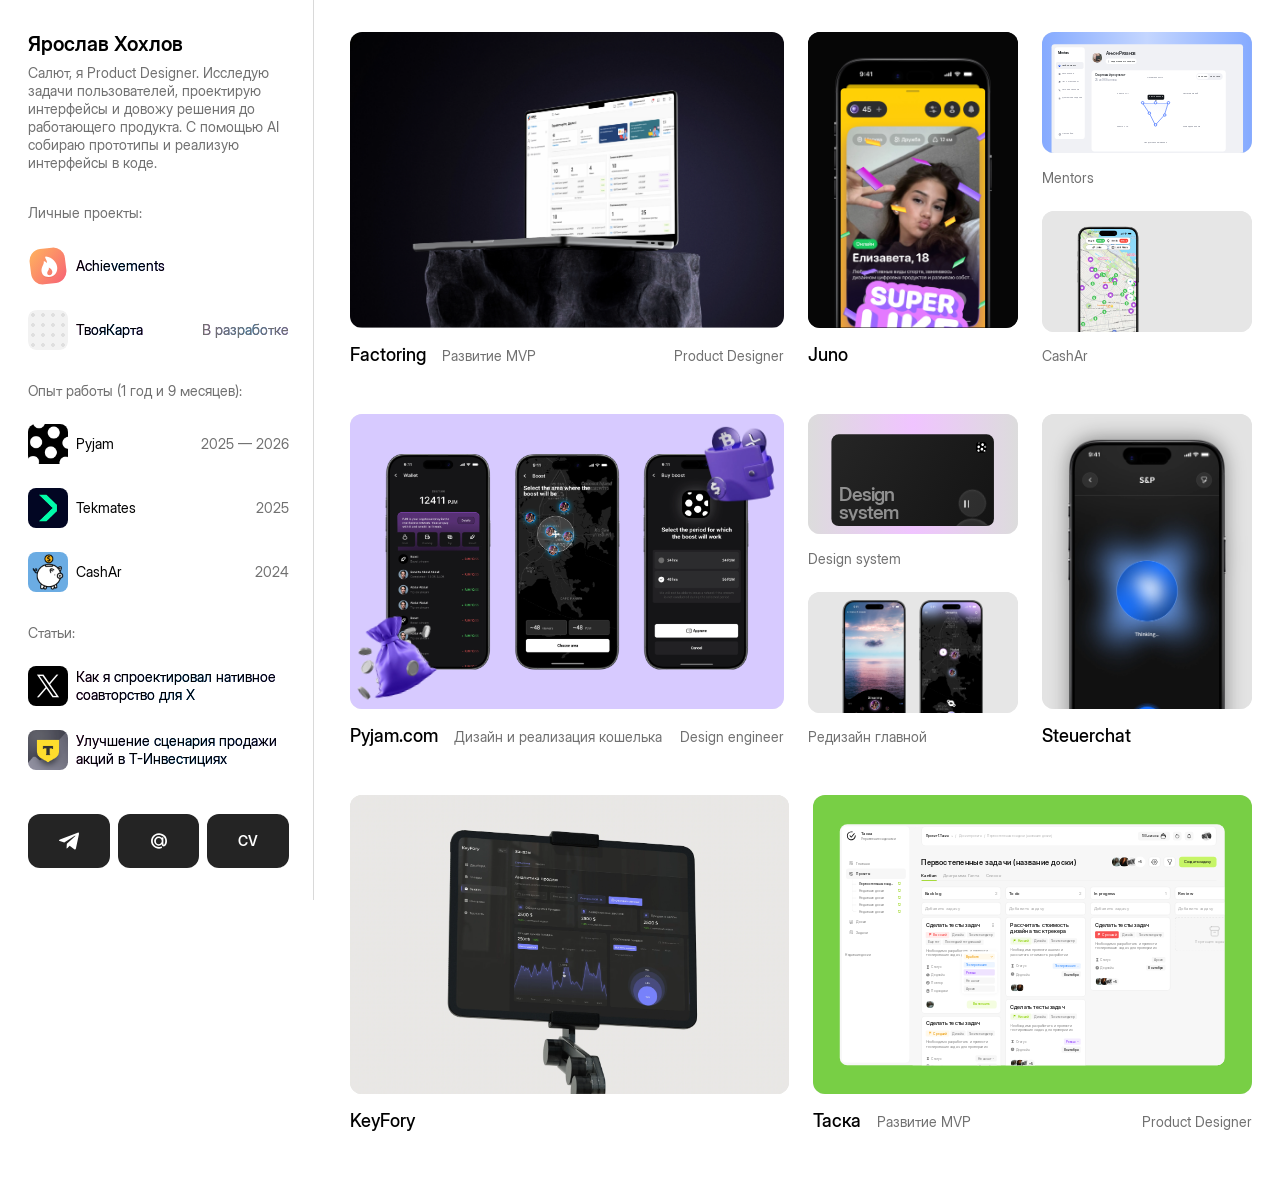
==== commit ebceefb3: "Add Achievements personal project link" ====
--- a/index.html
+++ b/index.html
@@ -1,6 +1,6 @@
 <!doctype html><html lang="ru"><head><meta charset="utf-8"><meta name="viewport" content="width=device-width,initial-scale=1"><title>Ярослав Хохлов — Product Designer</title><link rel="icon" href="assets/favicon-32.png"><link rel="stylesheet" href="home.css?v=pyjam-hover-2"><link rel="stylesheet" href="fonts.css?v=woff2-1"></head><body><aside class="profile-panel" aria-label="О дизайнере">
 <div class="profile-intro"><h1>Ярослав Хохлов</h1><p>Салют, я Product Designer. Исследую задачи пользователей, проектирую интерфейсы и довожу решения до работающего продукта. С помощью AI собираю прототипы и реализую интерфейсы в коде.</p></div>
 <details class="profile-details" open><summary>Проекты, опыт и статьи</summary><div class="profile-sections">
-<section class="profile-section"><h2>Личные проекты:</h2><div class="profile-item" data-bubble="Coming soon" tabindex="0" aria-label="ТвояКарта — в разработке"><img src="assets/figma/home/personal-project.png" width="40" height="40" alt=""><div class="profile-item__text"><p>ТвояКарта</p><p class="profile-item__note">В разработке</p></div></div></section>
+<section class="profile-section"><h2>Личные проекты:</h2><a class="profile-item" data-bubble="View website" href="https://achievements-for-mac.affectionatealder.chatgpt.site/" target="_blank" rel="noopener noreferrer" aria-label="Achievements — открыть сайт"><img src="assets/achievements.svg" width="40" height="40" alt=""><div class="profile-item__text"><p>Achievements</p></div></a><div class="profile-item" data-bubble="Coming soon" tabindex="0" aria-label="ТвояКарта — в разработке"><img src="assets/figma/home/personal-project.png" width="40" height="40" alt=""><div class="profile-item__text"><p>ТвояКарта</p><p class="profile-item__note">В разработке</p></div></div></section>
 <section class="profile-section"><h2>Опыт работы (1 год и 9 месяцев):</h2><div class="profile-item"><img src="assets/figma/home/13344.png" width="40" height="40" alt=""><div class="profile-item__text"><p>Pyjam</p><p class="profile-item__note">2025 — 2026</p></div></div><div class="profile-item"><img src="assets/figma/home/98711.png" width="40" height="40" alt=""><div class="profile-item__text"><p>Tekmates</p><p class="profile-item__note">2025</p></div></div><div class="profile-item"><img src="assets/figma/home/a3a78.png" width="40" height="40" alt=""><div class="profile-item__text"><p>CashAr</p><p class="profile-item__note">2024</p></div></div></section>
 <section class="profile-section"><h2>Статьи:</h2><a class="profile-item" data-bubble="View website" href="https://dsgners.ru/flayleone/45408-kak-ya-sproektiroval-nativnoe-soavtorstvo-dlya-x" target="_blank" rel="noopener noreferrer"><img src="assets/figma/home/b895c.webp" width="40" height="40" alt=""><div class="profile-item__text"><p>Как я спроектировал нативное соавторство для X</p></div></a><a class="profile-item" data-bubble="View website" href="https://dsgners.ru/flayleone/45559-uluchshenie-stsenariya-prodaji-aktsiy-v-t-investitsiyah" target="_blank" rel="noopener noreferrer"><img src="assets/figma/home/2cc4e.webp" width="40" height="40" alt=""><div class="profile-item__text"><p>Улучшение сценария продажи акций в Т-Инвестициях</p></div></a></section></div></details><nav class="profile-contacts" aria-label="Контакты"><a class="profile-contact" href="https://t.me/flayleone" target="_blank" rel="noopener noreferrer" aria-label="Написать в Telegram" title="Telegram"><img src="assets/figma/home/contact-6e4b4.svg" width="24" height="24" alt=""></a><a class="profile-contact" href="mailto:design.flayle@mail.ru" aria-label="Написать на design.flayle@mail.ru" title="Почта"><img src="assets/figma/home/contact-2759f.svg" width="16" height="16" alt=""></a><a class="profile-contact" href="https://disk.yandex.ru/i/p9AXZRnwgouGiw" target="_blank" rel="noopener noreferrer" aria-label="Открыть резюме" title="CV">CV</a></nav></aside><main class="work-gallery" aria-label="Проекты"><section class="work-row" aria-label="Работы"><article class="work-card" id="work-30880"><a href="nfp.html" class="work-preview" aria-label="Factoring" data-width="705" style="aspect-ratio:705/480"><div style="height:480px;position:relative;flex-shrink:0;width:100%;width:705px;height:480px;flex:none" data-node-id="5057:30881" class="preview-scene"><img alt="" style="position:absolute;inset:0;max-width:none;object-fit:cover;pointer-events:none;width:100%;height:100%" src="assets/figma/home/b3402.webp" loading="eager" decoding="async" fetchpriority="high"><video class="case-video" src="assets/video/case-2-hover.mp4" muted loop playsinline preload="none" aria-hidden="true"></video></div><span class="cursor-label" aria-hidden="true">View project</span></a><div class="work-caption"><div style="align-content:stretch;display:flex;gap:16px;align-items:baseline;position:relative;flex-shrink:0;width:318.5px" data-node-id="5057:30883"><p style="line-height:22px;position:relative;flex-shrink:0;font-size:18px;color:black" data-node-id="5057:30884">Factoring</p><p style="line-height:18px;position:relative;flex-shrink:0;color:#707070;font-size:14px" data-node-id="5057:30885">Развитие MVP</p></div><p style="line-height:18px;position:relative;flex-shrink:0;color:#707070;font-size:14px" data-node-id="5057:30886">Product Designer</p></div></article><article class="work-card" id="work-31032"><a tabindex="0" class="work-preview" href="juno.html" aria-label="Открыть кейс Juno" aria-label="Juno" data-width="341" style="aspect-ratio:341/480"><div style="background-color:#e3e3e3;height:480px;overflow:clip;position:relative;border-radius:12px;flex-shrink:0;width:100%;width:341px;height:480px;flex:none" data-node-id="5057:31033" class="preview-scene"><div style="position:absolute;height:527px;left:43px;top:42px;width:255px" data-node-id="5057:31034" data-name="Free Transparent iPhone Air Mockup (Mockuuups Studio)" class="scene-object"><img alt="" style="position:absolute;inset:0;max-width:none;object-fit:cover;pointer-events:none;width:100%;height:100%" src="assets/figma/home/06021.webp" loading="lazy" decoding="async"></div></div><video class="case-video juno-hover-video" src="assets/video/juno-hover.mp4" muted loop playsinline preload="none" aria-hidden="true"></video><span class="cursor-label" aria-hidden="true">View project</span></a><div class="work-caption"><p style="line-height:22px;position:relative;flex-shrink:0;font-size:18px;color:black" data-node-id="5057:31036">Juno</p><p style="line-height:18px;position:relative;flex-shrink:0;color:#707070;font-size:14px" data-node-id="5057:31037">Founding Product Designer</p></div></article><div class="work-stack"><article class="work-card" id="work-30888"><div tabindex="0" class="work-preview" aria-label="Mentors" data-width="341" style="aspect-ratio:341/213"><div style="flex:1 0 0;min-height:1px;overflow:clip;position:relative;border-radius:12px;width:100%;background:linear-gradient(to left,#85aaff,#c4d6ff,#85aaff);width:341px;height:213px;flex:none" data-node-id="5057:30889" class="preview-scene"><div style="position:absolute;background-color:#f0f1f5;align-content:stretch;display:flex;gap:10.367px;align-items:flex-start;left:50%;padding-left:5.183px;padding-right:27.644px;padding-top:5.183px;padding-bottom:5.183px;border-radius:5px;top:calc(50% + 51.5px);width:311px;translate:-50% -50%" data-node-id="5057:30890" class="scene-object"><div style="background-color:white;align-content:stretch;display:flex;flex-direction:column;gap:2.592px;align-items:flex-start;padding:2.592px;position:relative;border-radius:5.183px;flex-shrink:0;width:49.674px" data-node-id="5057:30891"><div style="align-content:stretch;display:flex;height:19.006px;align-items:flex-start;padding-left:2.592px;padding-top:2.592px;position:relative;flex-shrink:0;width:100%" data-node-id="5057:30892"><p style="word-break:break-word;font-family:Inter Display,Arial,sans-serif;font-weight:700;line-height:0.85;position:relative;flex-shrink:0;font-size:6.047px;color:var(--text\/text-primary,#13161a);text-align:center;letter-spacing:-0.4233px;white-space:nowrap" data-node-id="5057:30893">Mentors</p></div><div style="align-content:stretch;display:flex;flex-direction:column;gap:2.592px;height:108.85px;align-items:flex-start;position:relative;flex-shrink:0" data-node-id="5057:30894"><div style="background-color:#f0f1f5;align-content:stretch;display:flex;gap:1.728px;align-items:center;overflow:clip;padding-left:3.456px;padding-right:3.456px;padding-top:2.592px;padding-bottom:2.592px;position:relative;border-radius:2.592px;flex-shrink:0;width:100%" data-node-id="5057:30895" data-name="Header button"><div style="overflow:clip;position:relative;border-radius:47.946px;flex-shrink:0;width:4.319px;height:4.319px" data-node-id="5057:30896" data-name="20 px"><div style="position:absolute;left:50%;width:4.319px;height:4.319px;top:50%;translate:-50% -50%" data-node-id="5057:30897"><div style="position:absolute;inset:1.55% 6.7%"><img alt="" style="display:block;max-width:none" src="assets/figma/home/34b4c.svg" loading="lazy" decoding="async"></div></div><p style="word-break:break-word;position:absolute;font-family:Inter Display,Arial,sans-serif;font-weight:600;font-weight:600;line-height:normal;left:50%;font-size:1.728px;color:var(--background\/layer-01,white);text-align:center;top:calc(50% - 1.08px);letter-spacing:-0.0346px;width:4.319px;translate:-50% 0" data-node-id="5057:30898">80</p></div><p style="word-break:break-word;font-family:Inter Display,Arial,sans-serif;font-weight:400;line-height:1.6;position:relative;flex-shrink:0;font-size:3.456px;color:var(--text\/text-primary,#13161a);text-align:center;letter-spacing:-0.0691px;white-space:nowrap" data-node-id="5057:30899">Твой прогресс</p></div><div style="align-content:stretch;display:flex;gap:1.728px;align-items:center;padding-left:3.456px;padding-right:3.456px;padding-top:2.592px;padding-bottom:2.592px;position:relative;border-radius:2.592px;flex-shrink:0;width:44.49px" data-node-id="5057:30900" data-name="Header button"><div style="position:relative;flex-shrink:0;width:4.319px;height:4.319px" data-node-id="I5057:30900;135:9258" data-name="20 px"><img alt="" style="position:absolute;display:block;inset:0;max-width:none" src="assets/figma/home/cbfd7.svg" loading="lazy" decoding="async"></div><p style="word-break:break-word;font-family:Inter Display,Arial,sans-serif;font-weight:400;line-height:1.6;position:relative;flex-shrink:0;font-size:3.46px;color:var(--text\/text-secondary,#787c8a);text-align:center;letter-spacing:-0.0692px;white-space:nowrap" data-node-id="I5057:30900;135:9246">Расписание</p></div><div style="align-content:stretch;display:flex;gap:1.728px;align-items:center;padding-left:3.456px;padding-right:3.456px;padding-top:2.592px;padding-bottom:2.592px;position:relative;border-radius:2.592px;flex-shrink:0;width:44.49px" data-node-id="5057:30901" data-name="Header button"><div style="position:relative;flex-shrink:0;width:4.319px;height:4.319px" data-node-id="I5057:30901;135:9258" data-name="20 px"><img alt="" style="position:absolute;display:block;inset:0;max-width:none" src="assets/figma/home/e6cf0.svg" loading="lazy" decoding="async"></div><p style="word-break:break-word;font-family:Inter Display,Arial,sans-serif;font-weight:400;line-height:1.6;position:relative;flex-shrink:0;font-size:3.46px;color:var(--text\/text-secondary,#787c8a);text-align:center;letter-spacing:-0.0692px;white-space:nowrap" data-node-id="I5057:30901;135:9246">Чат с ментором</p></div><div style="align-content:stretch;display:flex;gap:1.728px;align-items:center;padding-left:3.456px;padding-right:3.456px;padding-top:2.592px;padding-bottom:2.592px;position:relative;border-radius:2.592px;flex-shrink:0;width:44.49px" data-node-id="5057:30902" data-name="Header button"><div style="position:relative;flex-shrink:0;width:4.319px;height:4.319px" data-node-id="I5057:30902;135:9258" data-name="20 px"><img alt="" style="position:absolute;display:block;inset:0;max-width:none" src="assets/figma/home/13144.svg" loading="lazy" decoding="async"></div><p style="word-break:break-word;font-family:Inter Display,Arial,sans-serif;font-weight:400;line-height:1.6;position:relative;flex-shrink:0;font-size:3.46px;color:var(--text\/text-secondary,#787c8a);text-align:center;letter-spacing:-0.0692px;white-space:nowrap" data-node-id="I5057:30902;135:9246">История звонков</p></div><div style="align-content:stretch;display:flex;gap:1.728px;align-items:center;padding-left:3.456px;padding-right:3.456px;padding-top:2.592px;padding-bottom:2.592px;position:relative;border-radius:2.592px;flex-shrink:0;width:44.49px" data-node-id="5057:30903" data-name="Header button"><div style="position:relative;flex-shrink:0;width:4.319px;height:4.319px" data-node-id="I5057:30903;135:9258" data-name="20 px"><img alt="" style="position:absolute;display:block;inset:0;max-width:none" src="assets/figma/home/b7953.svg" loading="lazy" decoding="async"></div><p style="word-break:break-word;font-family:Inter Display,Arial,sans-serif;font-weight:400;line-height:1.6;position:relative;flex-shrink:0;font-size:3.46px;color:var(--text\/text-secondary,#787c8a);text-align:center;letter-spacing:-0.0692px;white-space:nowrap" data-node-id="I5057:30903;135:9246">Домашние задания</p></div></div><div style="align-content:stretch;display:flex;gap:1.728px;align-items:center;padding-left:3.456px;padding-right:3.456px;padding-top:2.592px;padding-bottom:2.592px;position:relative;border-radius:2.592px;flex-shrink:0;width:100%" data-node-id="5057:30904" data-name="Header button"><div style="position:relative;flex-shrink:0;width:5.183px;height:5.183px" data-node-id="5057:30905" data-name="cog"><img alt="" style="position:absolute;display:block;inset:0;max-width:none" src="assets/figma/home/937b7.svg" loading="lazy" decoding="async"></div><p style="word-break:break-word;font-family:Inter Display,Arial,sans-serif;font-weight:400;line-height:1.6;position:relative;flex-shrink:0;font-size:3.456px;color:var(--text\/text-secondary,#787c8a);text-align:center;letter-spacing:-0.0691px;white-space:nowrap" data-node-id="5057:30906">Настройки</p></div></div><div style="align-content:stretch;display:flex;flex:1 0 0;flex-direction:column;gap:2.592px;align-items:flex-start;justify-content:center;min-width:1px;position:relative" data-node-id="5057:30907"><div style="align-content:stretch;display:flex;gap:5.183px;align-items:center;padding-top:6.911px;padding-bottom:6.911px;position:relative;border-radius:2.592px;flex-shrink:0" data-node-id="5057:30908" data-name="Frame"><div style="border-width:0.216px;border-color:rgba(0,0,0,0);border-style:solid;position:relative;border-radius:2159.506px;flex-shrink:0;width:18.574px;height:18.574px" data-node-id="5057:30909" data-name="Rectangle"><img alt="" style="position:absolute;inset:0;max-width:none;object-fit:cover;pointer-events:none;border-radius:2159.506px;width:100%;height:100%" src="assets/figma/home/6c691.webp" loading="lazy" decoding="async"></div><div style="align-content:stretch;display:flex;flex-direction:column;gap:4.319px;align-items:flex-start;justify-content:center;position:relative;flex-shrink:0" data-node-id="5057:30910" data-name="Frame"><p style="text-box-edge:cap alphabetic;text-box-trim:trim-both;word-break:break-word;font-family:Inter Display,Arial,sans-serif;font-weight:500;font-weight:500;line-height:0.9;position:relative;flex-shrink:0;font-size:7.775px;color:var(--text\/text-primary,#13161a);letter-spacing:-0.311px;white-space:nowrap" data-node-id="5057:30911">Антон Рязанов</p><div style="background-color:white;align-content:stretch;display:flex;gap:1.728px;align-items:center;justify-content:center;overflow:clip;padding-left:2.592px;padding-right:2.592px;padding-top:1.728px;padding-bottom:1.728px;position:relative;border-radius:40px;flex-shrink:0" data-node-id="5057:30912" data-name="Button tiny"><div style="position:relative;flex-shrink:0;width:3.456px;height:3.456px" data-node-id="I5057:30912;81:12109" data-name="16 px"><img alt="" style="position:absolute;display:block;inset:0;max-width:none" src="assets/figma/home/beed4.svg" loading="lazy" decoding="async"></div><p style="word-break:break-word;font-family:Inter Display,Arial,sans-serif;font-weight:400;line-height:1.6;position:relative;flex-shrink:0;font-size:3.46px;color:var(--text\/text-primary,#13161a);letter-spacing:-0.0692px;white-space:nowrap" data-node-id="I5057:30912;81:12102">Редактировать профиль</p></div></div></div><div style="align-content:stretch;display:flex;flex-direction:column;gap:2.592px;align-items:flex-start;position:relative;flex-shrink:0;width:100%" data-node-id="5057:30913"><div style="background-color:white;height:132.607px;position:relative;border-radius:5.183px;flex-shrink:0;width:100%" data-node-id="5057:30914"><div style="position:absolute;display:contents;left:calc(50% - 0.21px);top:9.72px;translate:-50% 0" data-node-id="5057:30915"><p style="word-break:break-word;position:absolute;font-family:Inter Display,Arial,sans-serif;font-weight:500;font-weight:500;line-height:1.6;left:calc(50% - 5.11px);font-size:3.024px;color:var(--text\/text-secondary,#787c8a);text-align:center;top:115.98px;letter-spacing:-0.0605px;white-space:nowrap;translate:-50% 0" data-node-id="5057:30916">Продуктовое мышление</p><p style="word-break:break-word;position:absolute;font-family:Inter Display,Arial,sans-serif;font-weight:500;font-weight:500;line-height:1.6;left:calc(50% - 5.49px);font-size:3.024px;color:var(--text\/text-secondary,#787c8a);text-align:center;top:9.72px;letter-spacing:-0.0605px;white-space:nowrap;translate:-50% 0" data-node-id="5057:30917">Насмотренность</p><p style="word-break:break-word;position:absolute;font-family:Inter Display,Arial,sans-serif;font-weight:500;font-weight:500;line-height:1.6;left:59.33px;font-size:3.024px;color:var(--text\/text-secondary,#787c8a);text-align:right;top:89.41px;letter-spacing:-0.0605px;white-space:nowrap;translate:-100% 0" data-node-id="5057:30918">Работа с UX</p><p style="word-break:break-word;position:absolute;font-family:Inter Display,Arial,sans-serif;font-weight:500;font-weight:500;line-height:1.6;left:59.63px;font-size:3.024px;color:var(--text\/text-secondary,#787c8a);text-align:right;top:36.28px;letter-spacing:-0.0605px;white-space:nowrap;translate:-100% 0" data-node-id="5057:30919">Работа с UI</p><p style="word-break:break-word;position:absolute;font-family:Inter Display,Arial,sans-serif;font-weight:500;font-weight:500;line-height:1.6;left:148.37px;font-size:3.024px;color:var(--text\/text-secondary,#787c8a);top:36.28px;letter-spacing:-0.0605px;white-space:nowrap" data-node-id="5057:30920">Инструментарий</p><p style="word-break:break-word;position:absolute;font-family:Inter Display,Arial,sans-serif;font-weight:500;font-weight:500;line-height:1.6;left:148.37px;font-size:3.024px;color:var(--text\/text-secondary,#787c8a);top:89.2px;letter-spacing:-0.0605px;white-space:nowrap" data-node-id="5057:30921">Командная работа</p><div style="position:absolute;left:calc(50% - 4.97px);width:96.324px;height:96.324px;top:calc(50% - 1.08px);translate:-50% -50%" data-node-id="5057:30922"><img alt="" style="position:absolute;display:block;inset:0;max-width:none" src="assets/figma/home/c1bd2.svg" loading="lazy" decoding="async"></div><div style="position:absolute;left:calc(50% - 4.97px);width:72.243px;height:72.243px;top:calc(50% - 1.08px);translate:-50% -50%" data-node-id="5057:30923"><img alt="" style="position:absolute;display:block;inset:0;max-width:none" src="assets/figma/home/f4378.svg" loading="lazy" decoding="async"></div><div style="position:absolute;left:calc(50% - 4.97px);width:48.162px;height:48.162px;top:calc(50% - 1.08px);translate:-50% -50%" data-node-id="5057:30924"><img alt="" style="position:absolute;display:block;inset:0;max-width:none" src="assets/figma/home/c34a0.svg" loading="lazy" decoding="async"></div><div style="position:absolute;left:calc(50% - 4.97px);width:24.081px;height:24.081px;top:calc(50% - 1.08px);translate:-50% -50%" data-node-id="5057:30925"><img alt="" style="position:absolute;display:block;inset:0;max-width:none" src="assets/figma/home/94700.svg" loading="lazy" decoding="async"></div><div style="position:absolute;height:36.391px;left:83.26px;top:53.13px;width:41.575px" data-node-id="5057:30926"><div style="position:absolute;inset:-1.19% -1.4% -2.1% -1.92%"><img alt="" style="display:block;max-width:none" src="assets/figma/home/cdc05.svg" loading="lazy" decoding="async"></div></div><div style="position:absolute;background-color:white;border-width:1.296px;border-color:#1952fe;border-style:solid;left:calc(50% - 4.97px);border-radius:21.597px;width:5.183px;height:5.183px;top:calc(50% - 13.17px);translate:-50% -50%" data-node-id="5057:30927"></div><div style="position:absolute;background-color:white;border-width:1.296px;border-color:#1952fe;border-style:solid;left:calc(50% + 15.98px);border-radius:21.597px;width:5.183px;height:5.183px;top:calc(50% - 13.17px);translate:-50% -50%" data-node-id="5057:30928"></div><div style="position:absolute;background-color:white;border-width:1.296px;border-color:#1952fe;border-style:solid;left:calc(50% + 9.72px);border-radius:21.597px;width:5.183px;height:5.183px;top:calc(50% + 6.69px);translate:-50% -50%" data-node-id="5057:30929"></div><div style="position:absolute;background-color:white;border-width:1.296px;border-color:#1952fe;border-style:solid;left:calc(50% - 4.97px);border-radius:21.597px;width:5.183px;height:5.183px;top:calc(50% + 23.11px);translate:-50% -50%" data-node-id="5057:30930"></div><div style="position:absolute;background-color:white;border-width:1.296px;border-color:#1952fe;border-style:solid;left:calc(50% - 14.47px);border-radius:21.597px;width:5.183px;height:5.183px;top:calc(50% + 4.1px);translate:-50% -50%" data-node-id="5057:30931"></div><div style="position:absolute;background-color:white;border-width:1.296px;border-color:#1952fe;border-style:solid;left:calc(50% - 25.92px);border-radius:21.597px;width:5.183px;height:5.183px;top:calc(50% - 13.17px);translate:-50% -50%" data-node-id="5057:30932"></div></div><div style="position:absolute;align-content:stretch;display:flex;align-items:center;right:5.18px;top:5.18px" data-node-id="5057:30933"><div style="background-color:#f0f1f5;align-content:stretch;display:flex;align-items:center;padding:0.864px;position:relative;border-radius:2159.506px;flex-shrink:0" data-node-id="5057:30934"><div style="background-color:white;align-content:stretch;display:flex;gap:1.728px;align-items:center;justify-content:center;overflow:clip;padding-left:2.592px;padding-right:2.592px;padding-top:1.728px;padding-bottom:1.728px;position:relative;border-radius:40px;flex-shrink:0" data-node-id="5057:30935" data-name="Button tiny"><p style="word-break:break-word;font-family:Inter Display,Arial,sans-serif;font-weight:400;line-height:1.6;position:relative;flex-shrink:0;font-size:3.46px;color:var(--text\/text-primary,#13161a);letter-spacing:-0.0692px;white-space:nowrap" data-node-id="I5057:30935;81:12193">Как было</p></div><div style="align-content:stretch;display:flex;gap:1.728px;align-items:center;justify-content:center;overflow:clip;padding-left:2.592px;padding-right:2.592px;padding-top:1.728px;padding-bottom:1.728px;position:relative;border-radius:40px;flex-shrink:0" data-node-id="5057:30936" data-name="Button tiny"><p style="word-break:break-word;font-family:Inter Display,Arial,sans-serif;font-weight:400;line-height:1.6;position:relative;flex-shrink:0;font-size:3.46px;color:var(--text\/text-primary,#13161a);letter-spacing:-0.0692px;white-space:nowrap" data-node-id="I5057:30936;81:12102">Как стало</p></div></div></div><div style="position:absolute;align-content:stretch;display:flex;flex-direction:column;isolation:isolate;align-items:center;left:91.14px;top:39.95px" data-node-id="5057:30937"><div style="background-color:#13161a;align-content:stretch;display:flex;align-items:center;justify-content:center;margin-bottom:-0.432px;min-width:10.366666793823242px;padding-left:2.592px;padding-right:2.592px;padding-top:1.728px;padding-bottom:1.728px;position:relative;border-radius:1.728px;flex-shrink:0;z-index:2" data-node-id="5057:30938"><p style="word-break:break-word;flex:1 0 0;font-family:Inter Display,Arial,sans-serif;font-weight:500;font-weight:500;line-height:1.6;min-width:1px;position:relative;font-size:3.024px;color:var(--background\/layer-01,white);text-align:center;letter-spacing:-0.0605px" data-node-id="5057:30939">2 из 16 баллов</p></div><div style="height:2.811px;position:relative;flex-shrink:0;width:5.615px;z-index:1" data-node-id="5057:30940" data-name="Union"><img alt="" style="position:absolute;display:block;inset:0;max-width:none" src="assets/figma/home/be985.svg" loading="lazy" decoding="async"></div></div><div style="word-break:break-word;position:absolute;align-content:stretch;display:flex;flex-direction:column;font-family:Inter Display,Arial,sans-serif;font-weight:500;font-weight:500;align-items:flex-start;justify-content:center;line-height:1.4;left:5.18px;font-size:5.183px;top:5.18px;letter-spacing:-0.1037px;white-space:nowrap" data-node-id="5057:30942" data-name="Frame"><p style="position:relative;flex-shrink:0;color:var(--text\/text-primary,#13161a)" data-node-id="5057:30943">Стартовый результат</p><p style="position:relative;flex-shrink:0;color:var(--text\/text-disabled-primary,#a7abb8)" data-node-id="5057:30944">25 из 96 баллов</p></div></div><div style="grid-template-rows:max-content;display:inline-grid;line-height:0;place-items:start;position:relative;flex-shrink:0;width:100%" data-node-id="5057:30945"><div style="background-color:white;grid-column:1;align-content:stretch;display:flex;flex-direction:column;gap:7.775px;align-items:flex-start;margin-left:0;margin-top:0;padding:5.183px;position:relative;border-radius:5.183px;grid-row:1;width:100%" data-node-id="5057:30946" data-name="Тариф"><div style="align-content:stretch;display:flex;flex-direction:column;gap:0.864px;align-items:flex-start;position:relative;flex-shrink:0;width:183.576px" data-node-id="5057:30947" data-name="Frame"><div style="align-content:stretch;display:flex;gap:0.864px;align-items:center;position:relative;flex-shrink:0" data-node-id="5057:30948" data-name="Frame"><p style="word-break:break-word;font-family:Inter Display,Arial,sans-serif;font-weight:500;font-weight:500;line-height:1.4;position:relative;flex-shrink:0;font-size:5.183px;color:var(--text\/text-primary,#13161a);letter-spacing:-0.1037px;white-space:nowrap" data-node-id="5057:30949">У тебя</p><div style="align-content:stretch;display:flex;gap:0.432px;align-items:center;position:relative;flex-shrink:0" data-node-id="5057:30950" data-name="Frame"><div style="position:relative;flex-shrink:0;width:7.775px;height:7.775px" data-node-id="5057:30951" data-name="Status icon 72px"><div style="position:absolute;inset:-23.67% -36.35% -44.4% -33.45%"><img alt="" style="display:block;max-width:none" src="assets/figma/home/70e88.svg" loading="lazy" decoding="async"></div></div><p style="word-break:break-word;font-family:Inter Display,Arial,sans-serif;font-weight:500;font-weight:500;line-height:1.4;position:relative;flex-shrink:0;font-size:5.183px;color:var(--text\/text-primary,#13161a);letter-spacing:-0.1037px;white-space:nowrap" data-node-id="5057:30952">Бронзовый статус</p></div></div><div style="word-break:break-word;font-family:Inter Display,Arial,sans-serif;font-weight:400;line-height:0;position:relative;flex-shrink:0;font-size:3.888px;color:var(--text\/text-secondary,#787c8a);letter-spacing:-0.0778px;width:147.293px;white-space:pre-wrap" data-node-id="5057:30953"><p style="line-height:1.2;margin-bottom:0">Чем больше ты занимаешься с ментором, тем выше твоя скидка!</p><p style="line-height:1.2">Углубляй свои знания и получай выгоду — вместе мы достигнем большего!</p></div></div><div style="align-content:stretch;display:flex;flex-direction:column;gap:2.592px;align-items:flex-start;position:relative;flex-shrink:0;width:100%" data-node-id="5057:30954"><div style="align-content:stretch;display:flex;flex-direction:column;align-items:flex-start;position:relative;flex-shrink:0;width:100%" data-node-id="5057:30955" data-name="Frame"><div style="align-content:stretch;display:flex;align-items:flex-start;justify-content:center;position:relative;flex-shrink:0;width:100%" data-node-id="5057:30956" data-name="Frame"><div style="background-color:#f0f1f5;align-content:stretch;display:flex;flex:1 0 0;flex-direction:column;gap:1.728px;align-items:center;min-width:1px;padding-bottom:5.183px;padding-top:1.728px;padding-left:1.728px;padding-right:1.728px;position:relative;border-radius:2.592px;align-self:stretch" data-node-id="5057:30957" data-name="Frame"><div style="position:relative;flex-shrink:0;width:15.55px;height:15.55px" data-node-id="5057:30958" data-name="Status icon 72px"><div style="position:absolute;inset:0 -8.05% -13.42% -5.15%"><img alt="" style="display:block;max-width:none" src="assets/figma/home/599d6.svg" loading="lazy" decoding="async"></div></div><div style="word-break:break-word;align-content:stretch;display:flex;flex-direction:column;font-family:Inter Display,Arial,sans-serif;font-weight:500;font-weight:500;gap:0.432px;height:11.231px;align-items:center;justify-content:center;position:relative;flex-shrink:0;white-space:nowrap" data-node-id="5057:30959" data-name="Frame"><p style="line-height:1;position:relative;flex-shrink:0;font-size:3.888px;color:var(--text\/text-primary,#13161a);letter-spacing:-0.0778px" data-node-id="5057:30960">Бронза</p><p style="line-height:1.6;position:relative;flex-shrink:0;font-size:3.024px;color:var(--text\/text-secondary,#787c8a);letter-spacing:-0.0605px" data-node-id="5057:30961">Твой статус</p></div><div style="align-content:stretch;display:flex;flex-direction:column;align-items:flex-start;position:relative;flex-shrink:0;width:100%" data-node-id="5057:30966" data-name="Frame"><div style="align-content:stretch;display:flex;align-items:center;justify-content:center;position:relative;flex-shrink:0;width:100%" data-node-id="5057:30967" data-name="Frame"><p style="word-break:break-word;font-family:Inter Display,Arial,sans-serif;font-weight:400;line-height:1.6;position:relative;flex-shrink:0;font-size:3.456px;color:var(--text\/text-primary,#13161a);text-align:center;letter-spacing:-0.0691px;white-space:nowrap" data-node-id="5057:30968">0% комиссий</p></div><div style="align-content:stretch;display:flex;align-items:center;justify-content:center;position:relative;flex-shrink:0;width:100%" data-node-id="5057:30969" data-name="Frame"><p style="word-break:break-word;font-family:Inter Display,Arial,sans-serif;font-weight:400;line-height:1.6;position:relative;flex-shrink:0;font-size:3.456px;color:var(--text\/text-primary,#13161a);text-align:center;letter-spacing:-0.0691px;white-space:nowrap" data-node-id="5057:30970">Чат с ментором</p></div><div style="align-content:stretch;display:flex;align-items:center;justify-content:center;position:relative;flex-shrink:0;width:100%" data-node-id="5057:30971" data-name="Frame"><p style="word-break:break-word;font-family:Inter Display,Arial,sans-serif;font-weight:400;line-height:1.6;position:relative;flex-shrink:0;font-size:3.456px;color:var(--text\/text-primary,#13161a);text-align:center;letter-spacing:-0.0691px;white-space:nowrap" data-node-id="5057:30972">Пробный урок за 97 ₽</p></div></div></div><div style="align-content:stretch;display:flex;flex:1 0 0;flex-direction:column;gap:1.728px;align-items:center;min-width:1px;padding-bottom:5.183px;padding-top:1.728px;padding-left:1.728px;padding-right:1.728px;position:relative;border-radius:2.592px;align-self:stretch" data-node-id="5057:30973" data-name="Frame"><div style="position:relative;flex-shrink:0;width:15.55px;height:15.55px" data-node-id="5057:30974" data-name="Status icon 72px"><div style="position:absolute;inset:0 -8.05% -13.42% -5.15%"><img alt="" style="display:block;max-width:none" src="assets/figma/home/f636a.svg" loading="lazy" decoding="async"></div></div><div style="word-break:break-word;align-content:stretch;display:flex;flex-direction:column;font-family:Inter Display,Arial,sans-serif;font-weight:500;font-weight:500;gap:0.432px;height:11.231px;align-items:center;justify-content:center;position:relative;flex-shrink:0;white-space:nowrap" data-node-id="5057:30975" data-name="Frame"><p style="line-height:1;position:relative;flex-shrink:0;font-size:3.888px;color:var(--text\/text-primary,#13161a);letter-spacing:-0.0778px" data-node-id="5057:30976">Серебро</p><p style="line-height:1.6;position:relative;flex-shrink:0;font-size:3.024px;color:var(--text\/text-secondary,#787c8a);letter-spacing:-0.0605px" data-node-id="5057:30977">Ещё 5 занятий</p></div><div style="align-content:stretch;display:flex;flex-direction:column;align-items:center;position:relative;flex-shrink:0;width:100%" data-node-id="5057:30978" data-name="Frame"><div style="align-content:stretch;display:flex;gap:0.864px;align-items:center;justify-content:center;position:relative;flex-shrink:0;width:100%" data-node-id="5057:30979" data-name="Frame"><p style="word-break:break-word;font-family:Inter Display,Arial,sans-serif;font-weight:400;line-height:1.6;position:relative;flex-shrink:0;font-size:3.456px;color:var(--text\/text-primary,#13161a);text-align:center;letter-spacing:-0.0691px;white-space:nowrap" data-node-id="5057:30980">ИИ-конспекты</p><div style="position:relative;flex-shrink:0;width:4.319px;height:4.319px" data-node-id="5057:30981" data-name="help-circle"><img alt="" style="position:absolute;display:block;inset:0;max-width:none" src="assets/figma/home/38add.svg" loading="lazy" decoding="async"></div></div><div style="align-content:stretch;display:flex;align-items:center;justify-content:center;position:relative;flex-shrink:0;width:100%" data-node-id="5057:30983" data-name="Frame"><p style="word-break:break-word;font-family:Inter Display,Arial,sans-serif;font-weight:400;line-height:1.6;position:relative;flex-shrink:0;font-size:3.456px;color:var(--text\/text-primary,#13161a);text-align:center;letter-spacing:-0.0691px;white-space:nowrap" data-node-id="5057:30984">Записи звонков</p></div><div style="align-content:stretch;display:flex;align-items:center;justify-content:center;position:relative;flex-shrink:0;width:100%" data-node-id="5057:30985" data-name="Frame"><p style="word-break:break-word;font-family:Inter Display,Arial,sans-serif;font-weight:400;line-height:1.6;position:relative;flex-shrink:0;font-size:3.456px;color:var(--text\/text-primary,#13161a);text-align:center;letter-spacing:-0.0691px;white-space:nowrap" data-node-id="5057:30986">Скидка 3%</p></div></div></div><div style="display:flex;align-items:center;justify-content:center;position:relative;align-self:stretch;flex-shrink:0;width:0;container-type:size" data-node-id="5057:30987"><div style="flex:none;width:100cqh;rotate:90deg"><div style="height:0;position:relative;width:100%" data-name="Line"><div style="position:absolute;inset:-0.11px 0 -0.11px -0.2%"><img alt="" style="display:block;max-width:none" src="assets/figma/home/523e1.svg" loading="lazy" decoding="async"></div></div></div></div><div style="align-content:stretch;display:flex;flex:1 0 0;flex-direction:column;gap:1.728px;align-items:center;min-width:1px;padding-bottom:5.183px;padding-top:1.728px;padding-left:1.728px;padding-right:1.728px;position:relative;border-radius:2.592px;align-self:stretch" data-node-id="5057:30988" data-name="Frame"><div style="position:relative;flex-shrink:0;width:15.55px;height:15.55px" data-node-id="5057:30989" data-name="Status icon 72px"><div style="position:absolute;height:7.991px;left:calc(50% - 0.02px);top:calc(50% + 0.11px);width:10.325px;translate:-50% -50%" data-node-id="I5057:30989;78:6241" data-name="Group"><div style="position:absolute;inset:-46.1% -35.46% -71.94% -35.05%"><img alt="" style="display:block;max-width:none" src="assets/figma/home/844ce.svg" loading="lazy" decoding="async"></div></div></div><div style="word-break:break-word;align-content:stretch;display:flex;flex-direction:column;font-family:Inter Display,Arial,sans-serif;font-weight:500;font-weight:500;gap:0.432px;height:11.231px;align-items:center;justify-content:center;position:relative;flex-shrink:0;white-space:nowrap" data-node-id="5057:30990" data-name="Frame"><p style="line-height:1;position:relative;flex-shrink:0;font-size:3.888px;color:var(--text\/text-primary,#13161a);letter-spacing:-0.0778px" data-node-id="5057:30991">Золото</p><p style="line-height:1.6;position:relative;flex-shrink:0;font-size:3.024px;color:var(--text\/text-secondary,#787c8a);letter-spacing:-0.0605px" data-node-id="5057:30992">Ещё 11 занятий</p></div><div style="align-content:stretch;display:flex;flex-direction:column;align-items:flex-start;position:relative;flex-shrink:0;width:100%" data-node-id="5057:30993" data-name="Frame"><div style="align-content:stretch;display:flex;align-items:center;justify-content:center;position:relative;flex-shrink:0;width:100%" data-node-id="5057:30994" data-name="Frame"><p style="word-break:break-word;font-family:Inter Display,Arial,sans-serif;font-weight:400;line-height:1.6;position:relative;flex-shrink:0;font-size:3.456px;color:var(--text\/text-primary,#13161a);text-align:center;letter-spacing:-0.0691px;white-space:nowrap" data-node-id="5057:30995">Домашние задания</p></div><div style="align-content:stretch;display:flex;align-items:center;justify-content:center;position:relative;flex-shrink:0;width:100%" data-node-id="5057:30996" data-name="Frame"><p style="word-break:break-word;font-family:Inter Display,Arial,sans-serif;font-weight:400;line-height:1.6;position:relative;flex-shrink:0;font-size:3.456px;color:var(--text\/text-primary,#13161a);text-align:center;letter-spacing:-0.0691px;white-space:nowrap" data-node-id="5057:30997">Золотая метка</p></div><div style="align-content:stretch;display:flex;align-items:center;justify-content:center;position:relative;flex-shrink:0;width:100%" data-node-id="5057:30998" data-name="Frame"><p style="word-break:break-word;font-family:Inter Display,Arial,sans-serif;font-weight:400;line-height:1.6;position:relative;flex-shrink:0;font-size:3.456px;color:var(--text\/text-primary,#13161a);text-align:center;letter-spacing:-0.0691px;white-space:nowrap" data-node-id="5057:30999">Скидка 6%</p></div></div></div><div style="display:flex;align-items:center;justify-content:center;position:relative;align-self:stretch;flex-shrink:0;width:0;container-type:size" data-node-id="5057:31000"><div style="flex:none;width:100cqh;rotate:90deg"><div style="height:0;position:relative;width:100%" data-name="Line"><div style="position:absolute;inset:-0.11px 0 -0.11px -0.2%"><img alt="" style="display:block;max-width:none" src="assets/figma/home/523e1.svg" loading="lazy" decoding="async"></div></div></div></div><div style="align-content:stretch;display:flex;flex:1 0 0;flex-direction:column;gap:1.728px;align-items:center;min-width:1px;padding-bottom:5.183px;padding-top:1.728px;padding-left:1.728px;padding-right:1.728px;position:relative;border-radius:2.592px;align-self:stretch" data-node-id="5057:31001" data-name="Frame"><div style="position:relative;flex-shrink:0;width:15.55px;height:15.55px" data-node-id="5057:31002" data-name="Status icon 72px"><div style="position:absolute;height:9.071px;left:calc(50% - 0.02px);top:calc(50% - 0.43px);width:10.504px;translate:-50% -50%" data-node-id="I5057:31002;78:6266" data-name="Group"><div style="position:absolute;inset:-28.71% -33.99% -63.38% -33.6%"><img alt="" style="display:block;max-width:none" src="assets/figma/home/00058.svg" loading="lazy" decoding="async"></div></div></div><div style="word-break:break-word;align-content:stretch;display:flex;flex-direction:column;font-family:Inter Display,Arial,sans-serif;font-weight:500;font-weight:500;gap:0.432px;height:11.231px;align-items:center;justify-content:center;position:relative;flex-shrink:0;white-space:nowrap" data-node-id="5057:31003" data-name="Frame"><p style="line-height:1;position:relative;flex-shrink:0;font-size:3.888px;color:var(--text\/text-primary,#13161a);letter-spacing:-0.0778px" data-node-id="5057:31004">Платина</p><p style="line-height:1.6;position:relative;flex-shrink:0;font-size:3.024px;color:var(--text\/text-secondary,#787c8a);letter-spacing:-0.0605px" data-node-id="5057:31005">Ещё 16 занятий</p></div><div style="align-content:stretch;display:flex;flex-direction:column;align-items:flex-start;position:relative;flex-shrink:0;width:100%" data-node-id="5057:31006" data-name="Frame"><div style="align-content:stretch;display:flex;align-items:center;justify-content:center;position:relative;flex-shrink:0;width:100%" data-node-id="5057:31007" data-name="Frame"><p style="word-break:break-word;font-family:Inter Display,Arial,sans-serif;font-weight:400;line-height:1.6;position:relative;flex-shrink:0;font-size:3.456px;color:var(--text\/text-primary,#13161a);text-align:center;letter-spacing:-0.0691px;white-space:nowrap" data-node-id="5057:31008">Звонки дольше на 20%</p></div><div style="align-content:stretch;display:flex;align-items:center;justify-content:center;position:relative;flex-shrink:0;width:100%" data-node-id="5057:31009" data-name="Frame"><p style="word-break:break-word;font-family:Inter Display,Arial,sans-serif;font-weight:400;line-height:1.6;position:relative;flex-shrink:0;font-size:3.456px;color:var(--text\/text-primary,#13161a);text-align:center;letter-spacing:-0.0691px;white-space:nowrap" data-node-id="5057:31010">Платиновая метка</p></div><div style="align-content:stretch;display:flex;align-items:center;justify-content:center;position:relative;flex-shrink:0;width:100%" data-node-id="5057:31011" data-name="Frame"><p style="word-break:break-word;font-family:Inter Display,Arial,sans-serif;font-weight:400;line-height:1.6;position:relative;flex-shrink:0;font-size:3.456px;color:var(--text\/text-primary,#13161a);text-align:center;letter-spacing:-0.0691px;white-space:nowrap" data-node-id="5057:31012">Скидка 10%</p></div></div></div></div></div><div style="align-content:stretch;display:flex;gap:0.864px;align-items:flex-start;position:relative;flex-shrink:0;width:100%" data-node-id="5057:31013"><div style="background-color:#dadde5;flex:1 0 0;height:1.728px;min-width:1px;position:relative;border-radius:21.597px" data-node-id="5057:31014" data-name="Slider"><div style="position:absolute;background-color:#1952fe;border-width:0.216px;border-color:#1952fe;border-style:solid;height:1.728px;left:0;border-radius:21.597px;top:0;width:14.902px" data-node-id="5057:31015" data-name="Slider"></div></div><div style="background-color:#dadde5;flex:1 0 0;height:1.728px;min-width:1px;position:relative;border-radius:21.597px" data-node-id="5057:31016" data-name="Slider"></div><div style="background-color:#dadde5;flex:1 0 0;height:1.728px;min-width:1px;position:relative;border-radius:21.597px" data-node-id="5057:31017" data-name="Slider"></div><div style="background-color:#dadde5;flex:1 0 0;height:1.728px;min-width:1px;position:relative;border-radius:21.597px" data-node-id="5057:31018" data-name="Slider"></div></div></div></div></div><div style="position:absolute;align-content:stretch;display:flex;flex-direction:column;isolation:isolate;align-items:center;left:61.55px;top:174.29px" data-node-id="5057:31019"><div style="background-color:#13161a;align-content:stretch;display:flex;align-items:center;justify-content:center;margin-bottom:-0.432px;min-width:10.366666793823242px;padding-left:2.592px;padding-right:2.592px;padding-top:1.728px;padding-bottom:1.728px;position:relative;border-radius:1.728px;flex-shrink:0;z-index:2" data-node-id="5057:31020"><p style="word-break:break-word;font-family:Inter Display,Arial,sans-serif;font-weight:500;font-weight:500;line-height:1.6;position:relative;flex-shrink:0;font-size:3.024px;color:var(--background\/layer-01,white);text-align:center;letter-spacing:-0.0605px;width:62.632px" data-node-id="5057:31021">Господа, понимание сути ресурсосберегающих технологий играет важную роль в формировании поэтапного и последовательного развития общества.</p></div><div style="height:2.811px;position:relative;flex-shrink:0;width:5.615px;z-index:1" data-node-id="5057:31022" data-name="Union"><img alt="" style="position:absolute;display:block;inset:0;max-width:none" src="assets/figma/home/be985.svg" loading="lazy" decoding="async"></div></div></div></div></div></div><span class="cursor-label" aria-hidden="true">Coming soon</span></div><div class="work-caption work-caption--small"><p style="word-break:break-word;font-family:Inter Display,Arial,sans-serif;font-weight:500;line-height:18px;font-style:normal;position:relative;flex-shrink:0;color:#707070;font-size:14px;white-space:nowrap" data-node-id="5057:31025">Mentors</p></div></article><article class="work-card" id="work-31026"><div tabindex="0" class="work-preview" aria-label="CashAr" data-width="341" style="aspect-ratio:341/213"><div style="background-color:#e6e6e6;flex:1 0 0;min-height:1px;overflow:clip;position:relative;border-radius:12px;width:100%;width:341px;height:213px;flex:none" data-node-id="5057:31027" class="preview-scene"><div style="position:absolute;height:215px;left:56px;top:20px;width:103px" data-node-id="5057:31028" data-name="Free Transparent iPhone 17 Mockup (Mockuuups Studio)" class="scene-object"><img alt="" style="position:absolute;inset:0;max-width:none;object-fit:cover;pointer-events:none;width:100%;height:100%" src="assets/figma/home/9f8d0.webp" loading="lazy" decoding="async"></div><div style="position:absolute;height:215px;left:181px;top:20px;width:103px" data-node-id="5057:31029" data-name="Free Transparent iPhone 17 Mockup (Mockuuups Studio)" class="scene-object"><img alt="" style="position:absolute;inset:0;max-width:none;object-fit:cover;pointer-events:none;width:100%;height:100%" src="assets/figma/home/3e720.webp" loading="lazy" decoding="async"></div></div><span class="cursor-label" aria-hidden="true">Coming soon</span></div><div class="work-caption work-caption--small"><p style="word-break:break-word;font-family:Inter Display,Arial,sans-serif;font-weight:500;line-height:18px;font-style:normal;position:relative;flex-shrink:0;color:#707070;font-size:14px;white-space:nowrap" data-node-id="5057:31031">CashAr</p></div></article></div></section><section class="work-row" aria-label="Работы"><article class="work-card" id="work-31039"><a href="pyjam.html" class="work-preview" aria-label="Pyjam.com" data-width="705" style="aspect-ratio:705/480"><div style="background-color:#d7caff;height:480px;overflow:clip;position:relative;border-radius:12px;flex-shrink:0;width:100%;width:705px;height:480px;flex:none" data-node-id="5057:31040" class="preview-scene"><div style="position:absolute;height:350px;left:58px;top:65px;width:170px" data-node-id="5057:31041" data-name="Free Transparent iPhone 17 Mockup (Mockuuups Studio)" class="scene-object"><img alt="" style="position:absolute;inset:0;max-width:none;object-fit:cover;pointer-events:none;width:100%;height:100%" src="assets/figma/home/996f8.webp" loading="lazy" decoding="async"></div><div style="position:absolute;height:350px;left:50%;top:65px;width:169px;translate:-50% 0" data-node-id="5057:31042" data-name="Free Transparent iPhone 17 Mockup (Mockuuups Studio)" class="scene-object"><img alt="" style="position:absolute;inset:0;max-width:none;object-fit:cover;pointer-events:none;width:100%;height:100%" src="assets/figma/home/f1e4f.webp" loading="lazy" decoding="async"></div><div style="position:absolute;height:350px;left:477px;top:65px;width:170px" data-node-id="5057:31043" data-name="Free Transparent iPhone 17 Mockup (Mockuuups Studio)" class="scene-object"><img alt="" style="position:absolute;inset:0;max-width:none;object-fit:cover;pointer-events:none;width:100%;height:100%" src="assets/figma/home/6db69.webp" loading="lazy" decoding="async"></div><div style="position:absolute;display:flex;align-items:center;justify-content:center;left:-13px;width:175.847px;height:175.847px;top:304px" data-node-id="5057:31044" class="scene-object"><div style="flex:none;rotate:-11.81deg"><div style="position:relative;width:148.586px;height:148.586px" data-name="image 1013"><img alt="" style="position:absolute;inset:0;max-width:none;object-fit:cover;pointer-events:none;width:100%;height:100%" src="assets/figma/home/fe957.webp" loading="lazy" decoding="async"></div></div></div><div style="position:absolute;height:208px;left:498px;top:-22px;width:277px" data-node-id="5057:31045" data-name="image 1012" class="scene-object"><img alt="" style="position:absolute;inset:0;max-width:none;object-fit:cover;pointer-events:none;width:100%;height:100%" src="assets/figma/home/76c88.webp" loading="lazy" decoding="async"></div></div><span class="cursor-label" aria-hidden="true">View project</span></a><div class="work-caption"><div style="align-content:stretch;display:flex;gap:16px;align-items:baseline;position:relative;flex-shrink:0;width:318.5px" data-node-id="5057:31047"><p style="line-height:22px;position:relative;flex-shrink:0;font-size:18px;color:black" data-node-id="5057:31048">Pyjam.com</p><p style="line-height:18px;position:relative;flex-shrink:0;color:#707070;font-size:14px" data-node-id="5057:31049">Дизайн и реализация кошелька</p></div><p style="line-height:18px;position:relative;flex-shrink:0;color:#707070;font-size:14px" data-node-id="5057:31050">Design engineer</p></div></article><div class="work-stack"><article class="work-card" id="work-31052"><a tabindex="0" class="work-preview" href="https://www.figma.com/design/0DhElMSVBPtvdqBritL9fZ/PIJAMIC---DS?node-id=14-2" target="_blank" rel="noopener noreferrer" aria-label="Открыть Design System в Figma" data-width="341" style="aspect-ratio:341/213"><div style="flex:1 0 0;min-height:1px;overflow:clip;position:relative;border-radius:12px;width:100%;background:linear-gradient(to left,#dcdcdc,#f0c4ff,#dcdcdc);width:341px;height:213px;flex:none" data-node-id="5057:31053" class="preview-scene"><div style="position:absolute;height:148.733px;left:38px;overflow:clip;border-radius:12px;top:33px;width:264.414px;background-image:linear-gradient(120.89308526424043deg, rgb(37, 37, 37) 2.2398%, rgb(20, 20, 20) 97.76%)" data-node-id="5057:31054" data-name="cover" class="scene-object"><div style="position:absolute;height:99.672px;left:185.4px;top:-44.41px;width:143.827px" data-node-id="5057:31055"><div style="position:absolute;inset:-51.81% -35.91%"><img alt="" style="display:block;max-width:none" src="assets/figma/home/86a79.svg" loading="lazy" decoding="async"></div></div><p style="word-break:break-word;position:absolute;background-color:rgba(255,255,255,0.5);background-clip:text;-webkit-background-clip:text;font-family:Inter Display,Arial,sans-serif;font-weight:600;font-weight:600;line-height:0.9;left:12.39px;font-size:30.986px;color:transparent;top:83.92px;letter-spacing:-1.2394px;white-space:pre;font-variation-settings:&quot;wdth&quot; 100" data-node-id="5057:31056">Design<br aria-hidden="true">system</p><div style="position:absolute;inset:8.33% 4.69% 80.56% 89.06%" data-node-id="5057:31057"><div style="position:absolute;inset:-1.21% -1.69% -4.69% -4.69%"><img alt="" style="display:block;max-width:none" src="assets/figma/home/dd7fd.svg" loading="lazy" decoding="async"></div></div><div style="position:absolute;display:contents;left:205.54px;top:88.83px" data-node-id="5057:31068" data-name="Group"><div style="position:absolute;border-width:0.517px;border-color:rgba(255,255,255,0.1);border-style:solid;left:205.54px;overflow:clip;border-radius:2579.574px;width:46.479px;height:46.479px;top:88.83px" data-node-id="5057:31069"><div aria-hidden="" style="position:absolute;background-color:rgba(255,255,255,0.1);inset:0;pointer-events:none;border-radius:2579.574px"></div><div style="position:absolute;background-color:white;height:12.653px;left:9.55px;border-radius:2581.898px;box-shadow:0px 0px 1.291px 0.516px rgba(255,255,255,0.25);top:16.78px;width:1.549px" data-node-id="5057:31070"></div><div style="position:absolute;background-color:white;height:12.394px;left:15.23px;border-radius:2581.898px;box-shadow:0px 0px 1.291px 0.516px rgba(255,255,255,0.25);top:17.04px;width:1.549px" data-node-id="5057:31071"></div><div style="position:absolute;inset:-0.517px;pointer-events:none;border-radius:inherit;box-shadow:inset 0px 1.034px 5.687px 0px rgba(255,255,255,0.12)"></div></div></div><div style="position:absolute;border-width:0.517px;border-color:rgba(255,255,255,0.1);border-style:solid;left:194.69px;pointer-events:none;border-radius:2579.574px;width:67.911px;height:67.911px;top:136.34px" data-node-id="5057:31072"><div aria-hidden="" style="position:absolute;background-color:rgba(255,255,255,0.1);inset:0;border-radius:2579.574px"></div><div style="position:absolute;inset:-0.517px;border-radius:inherit;box-shadow:inset 0px 1.034px 5.687px 0px rgba(255,255,255,0.12)"></div></div></div></div><span class="cursor-label" aria-hidden="true">View Figma</span></a><div class="work-caption work-caption--small"><p style="word-break:break-word;font-family:Inter Display,Arial,sans-serif;font-weight:500;line-height:18px;font-style:normal;position:relative;flex-shrink:0;color:#707070;font-size:14px;white-space:nowrap" data-node-id="5057:31074">Design system</p></div></article><article class="work-card" id="work-31075"><a href="home-redesign.html" class="work-preview" aria-label="Редизайн главной" data-width="341" style="aspect-ratio:341/213"><div style="background-color:#e6e6e6;flex:1 0 0;min-height:1px;overflow:clip;position:relative;border-radius:12px;width:100%;width:341px;height:213px;flex:none" data-node-id="5057:31076" class="preview-scene"><div style="position:absolute;left:-35px;width:145px;height:145px;top:131px" data-node-id="5057:31077" class="scene-object"><div style="position:absolute;inset:-103.45%"><img alt="" style="display:block;max-width:none" src="assets/figma/home/2a369.svg" loading="lazy" decoding="async"></div></div><div style="position:absolute;left:220px;width:145px;height:145px;top:83px" data-node-id="5057:31078" class="scene-object"><div style="position:absolute;inset:-103.45%"><img alt="" style="display:block;max-width:none" src="assets/figma/home/e1fbe.svg" loading="lazy" decoding="async"></div></div><div style="position:absolute;left:44px;width:145px;height:145px;top:11px" data-node-id="5057:31079" class="scene-object"><div style="position:absolute;inset:-103.45%"><img alt="" style="display:block;max-width:none" src="assets/figma/home/e8dc6.svg" loading="lazy" decoding="async"></div></div><div style="position:absolute;left:232px;width:145px;height:145px;top:0" data-node-id="5057:31080" class="scene-object"><div style="position:absolute;inset:-103.45%"><img alt="" style="display:block;max-width:none" src="assets/figma/home/0c99a.svg" loading="lazy" decoding="async"></div></div><div style="position:absolute;height:215px;left:56px;top:13px;width:103px" data-node-id="5057:31081" data-name="Free Transparent iPhone 17 Mockup (Mockuuups Studio)" class="scene-object"><img alt="" style="position:absolute;inset:0;max-width:none;object-fit:cover;pointer-events:none;width:100%;height:100%" src="assets/figma/home/75408.webp" loading="lazy" decoding="async"></div><div style="position:absolute;height:215px;left:181px;top:13px;width:103px" data-node-id="5057:31082" data-name="Free Transparent iPhone 17 Mockup (Mockuuups Studio)" class="scene-object"><img alt="" style="position:absolute;inset:0;max-width:none;object-fit:cover;pointer-events:none;width:100%;height:100%" src="assets/figma/home/b5570.webp" loading="lazy" decoding="async"></div></div><span class="cursor-label" aria-hidden="true">View project</span></a><div class="work-caption work-caption--small"><p style="word-break:break-word;font-family:Inter Display,Arial,sans-serif;font-weight:500;line-height:18px;font-style:normal;position:relative;flex-shrink:0;color:#707070;font-size:14px;white-space:nowrap" data-node-id="5057:31084">Редизайн главной</p></div></article></div><article class="work-card" id="work-31085"><a href="sp.html" class="work-preview" aria-label="Steuerchat" data-width="341" style="aspect-ratio:341/480"><div style="background-color:#e3e3e3;flex:1 0 0;min-height:1px;overflow:clip;position:relative;border-radius:12px;width:100%;width:341px;height:480px;flex:none" data-node-id="5057:31086" class="preview-scene"><div style="position:absolute;height:527px;left:43px;box-shadow:0px -2px 33.4px 0px rgba(0,0,0,0.42);top:42px;width:255px" data-node-id="5057:31087" data-name="Free Transparent iPhone Air Mockup (Mockuuups Studio)" class="scene-object"><img alt="" style="position:absolute;inset:0;max-width:none;object-fit:cover;pointer-events:none;width:100%;height:100%" src="assets/figma/home/39291.webp" loading="lazy" decoding="async"></div></div><span class="cursor-label" aria-hidden="true">View project</span></a><div class="work-caption"><p style="line-height:22px;position:relative;flex-shrink:0;font-size:18px;color:black" data-node-id="5057:31089">Steuerchat</p><p style="line-height:18px;position:relative;flex-shrink:0;color:#707070;font-size:14px" data-node-id="5057:31090">Product Designer</p></div></article></section><section class="work-row work-row--pair" aria-label="Работы"><article class="work-card" id="work-31092"><div tabindex="0" class="work-preview" aria-label="KeyFory" data-width="705" style="aspect-ratio:705/480"><div style="background-color:#e9e8e5;height:480px;overflow:clip;position:relative;border-radius:12px;flex-shrink:0;width:100%;width:705px;height:480px;flex:none" data-node-id="5057:31093" class="preview-scene"><div style="position:absolute;filter:blur(7.5px);height:675px;left:-154px;top:-68px;width:1012px" data-node-id="5057:31094" data-name="Free iPad Pro mockup on a transparent background (Mockuuups Studio)" class="scene-object"><img alt="" style="position:absolute;inset:0;max-width:none;object-fit:cover;pointer-events:none;width:100%;height:100%" src="assets/figma/home/c39b8.webp" loading="lazy" decoding="async"></div></div><span class="cursor-label" aria-hidden="true">Coming soon</span></div><div class="work-caption"><div style="align-content:stretch;display:flex;gap:16px;align-items:baseline;position:relative;flex-shrink:0;width:318.5px" data-node-id="5057:31096"><p style="line-height:22px;position:relative;flex-shrink:0;font-size:18px;color:black" data-node-id="5057:31097">KeyFory</p><p style="line-height:18px;position:relative;flex-shrink:0;color:#707070;font-size:14px" data-node-id="5057:31098">Разработка всех внутренних систем</p></div><p style="line-height:18px;position:relative;flex-shrink:0;color:#707070;font-size:14px" data-node-id="5057:31099">Product Design/CRM</p></div></article><article class="work-card" id="work-31100"><div tabindex="0" class="work-preview" aria-label="Таска" data-width="705" style="aspect-ratio:705/480"><div style="background-color:#78cf45;height:480px;overflow:clip;position:relative;border-radius:12px;flex-shrink:0;width:100%;width:705px;height:480px;flex:none" data-node-id="5057:31101" class="preview-scene"><div style="position:absolute;background-color:#f7f7f7;height:386.518px;left:43px;overflow:clip;border-radius:12px;top:47px;width:618.428px" data-node-id="5057:31102" data-name="Доска" class="scene-object"><div style="position:absolute;background-color:white;border-color:rgba(0,0,0,0.05);border-right-width:0.429px;border-style:solid;align-content:stretch;display:flex;flex-direction:column;gap:15.461px;height:379.646px;align-items:flex-start;left:3.43px;overflow:clip;border-radius:6.871px;top:3.44px;width:109.943px" data-node-id="5057:31103"><div style="align-content:stretch;display:flex;gap:6.871px;align-items:center;padding:6.871px;position:relative;flex-shrink:0;width:100%" data-node-id="5057:31104"><div style="position:relative;flex-shrink:0;width:17.179px;height:17.179px" data-node-id="5057:31105" data-name="eva:checkmark-circle-fill"><img alt="" style="position:absolute;display:block;inset:0;max-width:none" src="assets/figma/home/41ee5.svg" loading="lazy" decoding="async"></div><div style="word-break:break-word;align-content:stretch;display:flex;flex-direction:column;align-items:flex-start;justify-content:center;line-height:0;font-style:normal;position:relative;flex-shrink:0;white-space:nowrap" data-node-id="5057:31108"><div style="display:flex;flex-direction:column;font-family:Inter Display,Arial,sans-serif;font-weight:500;font-weight:500;justify-content:center;position:relative;flex-shrink:0;color:#171717;font-size:6.871px;font-variation-settings:&quot;FLAR&quot; 0, &quot;VOLM&quot; 0" data-node-id="5057:31109"><p style="line-height:10.307px">Таска</p></div><div style="display:flex;flex-direction:column;font-family:Inter Display,Arial,sans-serif;font-weight:500;justify-content:center;position:relative;flex-shrink:0;color:#8a8a8a;font-size:5.154px" data-node-id="5057:31110"><p style="line-height:normal">Управление задачами</p></div></div></div><div style="align-content:stretch;display:flex;flex-direction:column;align-items:flex-start;padding-bottom:3.436px;padding-top:4.295px;padding-left:6.871px;padding-right:6.871px;position:relative;flex-shrink:0;width:100%" data-node-id="5057:31111"><div style="align-content:stretch;display:flex;gap:4.295px;align-items:center;padding:5.154px;position:relative;border-radius:3.436px;flex-shrink:0;width:100%" data-node-id="5057:31112"><div style="position:relative;flex-shrink:0;width:6.871px;height:6.871px" data-node-id="5057:31113" data-name="home"><div style="position:absolute;display:contents;inset:0" data-node-id="5057:31114" data-name="vuesax/linear/home"><div style="position:absolute;inset:0 -0.01% 0 0.01%" data-node-id="5057:31115" data-name="element-4"><img alt="" style="position:absolute;display:block;inset:0;max-width:none" src="assets/figma/home/fbf6f.svg" loading="lazy" decoding="async"></div></div></div><div style="word-break:break-word;display:flex;flex-direction:column;font-family:Inter Display,Arial,sans-serif;font-weight:500;justify-content:center;line-height:0;font-style:normal;position:relative;flex-shrink:0;color:#8a8a8a;font-size:5.154px;white-space:nowrap" data-node-id="5057:31121"><p style="line-height:normal">Главная</p></div></div><div style="background-color:#f7f7f7;align-content:stretch;display:flex;align-items:center;padding:5.154px;position:relative;border-radius:3.436px;flex-shrink:0;width:100%" data-node-id="5057:31122"><div style="align-content:stretch;display:flex;gap:4.295px;align-items:center;position:relative;flex-shrink:0" data-node-id="5057:31123"><div style="position:relative;flex-shrink:0;width:6.871px;height:6.871px" data-node-id="5057:31124" data-name="book"><div style="position:absolute;display:contents;inset:-0.01% -0.02% 0.01% 0.02%" data-node-id="5057:31125" data-name="vuesax/linear/book"><div style="position:absolute;inset:-0.01% -0.02% 0.01% 0.02%" data-node-id="5057:31126" data-name="book"><img alt="" style="position:absolute;display:block;inset:0;max-width:none" src="assets/figma/home/c8366.svg" loading="lazy" decoding="async"></div></div></div><div style="word-break:break-word;display:flex;flex-direction:column;font-family:Inter Display,Arial,sans-serif;font-weight:500;justify-content:center;line-height:0;font-style:normal;position:relative;flex-shrink:0;color:#171717;font-size:5.154px;white-space:nowrap" data-node-id="5057:31132"><p style="line-height:normal">Проекты</p></div></div></div><div style="height:59.695px;position:relative;flex-shrink:0;width:100%" data-node-id="5057:31133"><div style="position:absolute;height:52.395px;left:9.45px;top:0;width:7.301px" data-node-id="5057:31134"><div style="position:absolute;inset:0 0 -0.61% -4.41%"><img alt="" style="display:block;max-width:none" src="assets/figma/home/6df18.svg" loading="lazy" decoding="async"></div></div><div style="word-break:break-word;position:absolute;display:flex;flex-direction:column;font-family:Inter Display,Arial,sans-serif;font-weight:500;justify-content:center;line-height:0;left:20.19px;font-style:normal;overflow:hidden;color:#171717;font-size:5.154px;text-overflow:ellipsis;top:7.29px;width:58.407px;white-space:nowrap;translate:0 -50%" data-node-id="5057:31135"><p style="line-height:normal;overflow:hidden;text-overflow:ellipsis">Первостепенные задачи (название доски)</p></div><div style="word-break:break-word;position:absolute;display:flex;flex-direction:column;font-family:Inter Display,Arial,sans-serif;font-weight:500;justify-content:center;line-height:0;left:88.32px;font-style:normal;color:#8dd200;font-size:5.154px;text-align:right;top:7.29px;white-space:nowrap;translate:-100% -50%" data-node-id="5057:31136"><p style="line-height:normal">12</p></div><div style="word-break:break-word;position:absolute;display:flex;flex-direction:column;font-family:Inter Display,Arial,sans-serif;font-weight:500;justify-content:center;line-height:0;left:88.32px;font-style:normal;color:#8dd200;font-size:5.154px;text-align:right;top:29.63px;white-space:nowrap;translate:-100% -50%" data-node-id="5057:31137"><p style="line-height:normal">12</p></div><div style="word-break:break-word;position:absolute;display:flex;flex-direction:column;font-family:Inter Display,Arial,sans-serif;font-weight:500;justify-content:center;line-height:0;left:88.32px;font-style:normal;color:#8dd200;font-size:5.154px;text-align:right;top:18.46px;white-space:nowrap;translate:-100% -50%" data-node-id="5057:31138"><p style="line-height:normal">12</p></div><div style="word-break:break-word;position:absolute;display:flex;flex-direction:column;font-family:Inter Display,Arial,sans-serif;font-weight:500;justify-content:center;line-height:0;left:88.32px;font-style:normal;color:#8dd200;font-size:5.154px;text-align:right;top:40.79px;white-space:nowrap;translate:-100% -50%" data-node-id="5057:31139"><p style="line-height:normal">12</p></div><div style="word-break:break-word;position:absolute;display:flex;flex-direction:column;font-family:Inter Display,Arial,sans-serif;font-weight:500;justify-content:center;line-height:0;left:88.32px;font-style:normal;color:#8dd200;font-size:5.154px;text-align:right;top:51.96px;white-space:nowrap;translate:-100% -50%" data-node-id="5057:31140"><p style="line-height:normal">12</p></div><div style="word-break:break-word;position:absolute;display:flex;flex-direction:column;font-family:Inter Display,Arial,sans-serif;font-weight:500;justify-content:center;line-height:0;left:20.19px;font-style:normal;color:#8a8a8a;font-size:5.154px;top:18.46px;white-space:nowrap;translate:0 -50%" data-node-id="5057:31141"><p style="line-height:normal">Недавние доски</p></div><div style="word-break:break-word;position:absolute;display:flex;flex-direction:column;font-family:Inter Display,Arial,sans-serif;font-weight:500;justify-content:center;line-height:0;left:20.19px;font-style:normal;color:#8a8a8a;font-size:5.154px;top:29.63px;white-space:nowrap;translate:0 -50%" data-node-id="5057:31142"><p style="line-height:normal">Недавние доски</p></div><div style="word-break:break-word;position:absolute;display:flex;flex-direction:column;font-family:Inter Display,Arial,sans-serif;font-weight:500;justify-content:center;line-height:0;left:20.19px;font-style:normal;color:#8a8a8a;font-size:5.154px;top:40.79px;white-space:nowrap;translate:0 -50%" data-node-id="5057:31143"><p style="line-height:normal">Недавние доски</p></div><div style="word-break:break-word;position:absolute;display:flex;flex-direction:column;font-family:Inter Display,Arial,sans-serif;font-weight:500;justify-content:center;line-height:0;left:20.19px;font-style:normal;color:#8a8a8a;font-size:5.154px;top:51.96px;white-space:nowrap;translate:0 -50%" data-node-id="5057:31144"><p style="line-height:normal">Недавние доски</p></div></div><div style="align-content:stretch;display:flex;gap:4.295px;align-items:center;padding:5.154px;position:relative;flex-shrink:0;width:100%" data-node-id="5057:31145"><div style="position:relative;flex-shrink:0;width:6.871px;height:6.871px" data-node-id="5057:31146" data-name="chart-2"><img alt="" style="position:absolute;display:block;inset:0;max-width:none" src="assets/figma/home/0d0d2.svg" loading="lazy" decoding="async"></div><div style="word-break:break-word;display:flex;flex-direction:column;font-family:Inter Display,Arial,sans-serif;font-weight:500;justify-content:center;line-height:0;font-style:normal;position:relative;flex-shrink:0;color:#8a8a8a;font-size:5.154px;white-space:nowrap" data-node-id="5057:31151"><p style="line-height:normal">Доски</p></div></div><div style="align-content:stretch;display:flex;gap:4.295px;align-items:center;padding:5.154px;position:relative;flex-shrink:0;width:100%" data-node-id="5057:31152"><div style="position:relative;flex-shrink:0;width:6.871px;height:6.871px" data-node-id="5057:31153" data-name="home"><div style="position:absolute;display:contents;inset:0" data-node-id="5057:31154" data-name="vuesax/linear/home"><div style="position:absolute;inset:0 -0.01% 0 0.01%" data-node-id="5057:31155" data-name="stickynote"><img alt="" style="position:absolute;display:block;inset:0;max-width:none" src="assets/figma/home/b76ff.svg" loading="lazy" decoding="async"></div></div></div><div style="word-break:break-word;display:flex;flex-direction:column;font-family:Inter Display,Arial,sans-serif;font-weight:500;justify-content:center;line-height:0;font-style:normal;position:relative;flex-shrink:0;color:#8a8a8a;font-size:5.154px;white-space:nowrap" data-node-id="5057:31163"><p style="line-height:normal">Задачи</p></div></div></div><div style="align-content:stretch;display:flex;flex-direction:column;align-items:flex-start;padding:5.154px;position:relative;flex-shrink:0;width:100%" data-node-id="5057:31164"><div style="word-break:break-word;display:flex;flex-direction:column;font-family:Inter Display,Arial,sans-serif;font-weight:500;justify-content:center;line-height:0;font-style:normal;position:relative;flex-shrink:0;color:#8a8a8a;font-size:5.154px;white-space:nowrap" data-node-id="5057:31165"><p style="line-height:normal">Недавние доски</p></div></div></div><div style="position:absolute;background-color:#f7f7f7;align-content:stretch;display:flex;flex-direction:column;gap:8.589px;align-items:flex-start;left:calc(18.75% + 0.86px);overflow:clip;padding-bottom:8.589px;padding-left:13.743px;padding-right:13.743px;border-top-left-radius:10.307px;top:3.44px;width:501.614px" data-node-id="5057:31166"><div style="background-color:white;border-width:0.429px;border-color:rgba(0,0,0,0.05);border-style:solid;align-content:stretch;display:flex;align-items:center;justify-content:space-between;padding:6.871px;position:relative;border-radius:6.871px;flex-shrink:0;width:100%" data-node-id="5057:31167"><div style="align-content:stretch;display:flex;gap:3.436px;align-items:center;position:relative;flex-shrink:0" data-node-id="5057:31168"><div style="align-content:stretch;display:flex;gap:3.436px;align-items:center;position:relative;flex-shrink:0" data-node-id="5057:31169"><div style="word-break:break-word;display:flex;flex-direction:column;font-family:Inter Display,Arial,sans-serif;font-weight:500;justify-content:center;line-height:0;font-style:normal;position:relative;flex-shrink:0;font-size:5.154px;color:black;white-space:nowrap" data-node-id="5057:31170"><p style="line-height:normal">Проект 1: Таска</p></div><div style="height:1.503px;position:relative;flex-shrink:0;width:3.006px" data-node-id="5057:31171"><div style="position:absolute;inset:-10.1% -5.05% -20.2% -5.05%"><img alt="" style="display:block;max-width:none" src="assets/figma/home/373e3.svg" loading="lazy" decoding="async"></div></div></div><div style="word-break:break-word;display:flex;flex-direction:column;font-family:Inter Display,Arial,sans-serif;font-weight:500;font-weight:500;justify-content:center;line-height:0;font-style:normal;position:relative;flex-shrink:0;color:#bfbfbf;font-size:6.012px;white-space:nowrap;font-variation-settings:&quot;FLAR&quot; 0, &quot;VOLM&quot; 0" data-node-id="5057:31172"><p style="line-height:normal">/</p></div><div style="word-break:break-word;display:flex;flex-direction:column;font-family:Inter Display,Arial,sans-serif;font-weight:500;justify-content:center;line-height:0;font-style:normal;position:relative;flex-shrink:0;color:#bfbfbf;font-size:5.154px;white-space:nowrap" data-node-id="5057:31173"><p style="line-height:normal">Доски проекта</p></div><div style="word-break:break-word;display:flex;flex-direction:column;font-family:Inter Display,Arial,sans-serif;font-weight:500;font-weight:500;justify-content:center;line-height:0;font-style:normal;position:relative;flex-shrink:0;color:#bfbfbf;font-size:6.012px;white-space:nowrap;font-variation-settings:&quot;FLAR&quot; 0, &quot;VOLM&quot; 0" data-node-id="5057:31174"><p style="line-height:normal">/</p></div><div style="word-break:break-word;display:flex;flex-direction:column;font-family:Inter Display,Arial,sans-serif;font-weight:500;justify-content:center;line-height:0;font-style:normal;position:relative;flex-shrink:0;color:#bfbfbf;font-size:5.154px;white-space:nowrap" data-node-id="5057:31175"><p style="line-height:normal">Первостепенные задачи (название доски)</p></div></div><div style="align-content:stretch;display:flex;gap:13.743px;align-items:center;position:relative;flex-shrink:0" data-node-id="5057:31176"><div style="align-content:stretch;display:flex;gap:5.154px;align-items:center;position:relative;flex-shrink:0" data-node-id="5057:31177"><div style="background-color:#f7f7f7;align-content:stretch;display:flex;gap:3.054px;align-items:center;padding-left:6.108px;padding-right:6.108px;padding-top:2.29px;padding-bottom:2.29px;position:relative;border-radius:3.054px;flex-shrink:0" data-node-id="5057:31178"><div style="word-break:break-word;display:flex;flex-direction:column;font-family:Inter Display,Arial,sans-serif;font-weight:500;justify-content:center;line-height:0;font-style:normal;position:relative;flex-shrink:0;color:#171717;font-size:4.581px;white-space:nowrap" data-node-id="5057:31179"><p style="line-height:normal">100 токенов</p></div><div style="position:relative;flex-shrink:0;width:9.162px;height:9.162px" data-node-id="5057:31180" data-name="wallet"><img alt="" style="position:absolute;display:block;inset:0;max-width:none" src="assets/figma/home/56ec8.svg" loading="lazy" decoding="async"></div></div><div style="background-color:#f7f7f7;overflow:clip;position:relative;border-radius:3.054px;flex-shrink:0;width:13.743px;height:13.743px" data-node-id="5057:31187"><div style="position:absolute;inset:22.22%" data-node-id="5057:31188" data-name="rotate-left"><img alt="" style="position:absolute;display:block;inset:0;max-width:none" src="assets/figma/home/e4cde.svg" loading="lazy" decoding="async"></div></div><div style="background-color:#f7f7f7;overflow:clip;position:relative;border-radius:3.054px;flex-shrink:0;width:13.743px;height:13.743px" data-node-id="5057:31193"><div style="position:absolute;inset:22.22%" data-node-id="5057:31194" data-name="notification"><img alt="" style="position:absolute;display:block;inset:0;max-width:none" src="assets/figma/home/e3e74.svg" loading="lazy" decoding="async"></div></div></div><div style="align-content:stretch;display:flex;align-items:center;position:relative;flex-shrink:0" data-node-id="5057:31199"><div style="align-content:stretch;display:flex;align-items:center;position:relative;flex-shrink:0" data-node-id="5057:31200"><div style="position:relative;flex-shrink:0;width:15.461px;height:15.461px" data-node-id="5057:31201"><img alt="" style="position:absolute;display:block;inset:0;max-width:none;width:100%;height:100%" height="15.461" src="assets/figma/home/21ed6.png" width="15.461" loading="lazy" decoding="async"></div></div></div></div></div><div style="align-content:stretch;display:flex;align-items:center;justify-content:space-between;padding-top:8.589px;position:relative;flex-shrink:0;width:100%" data-node-id="5057:31202"><div style="word-break:break-word;display:flex;flex-direction:column;font-family:Inter Display,Arial,sans-serif;font-weight:600;justify-content:center;line-height:0;font-style:normal;position:relative;flex-shrink:0;color:#171717;font-size:12.025px;white-space:nowrap" data-node-id="5057:31203"><p style="line-height:normal">Первостепенные задачи (название доски)</p></div><div style="align-content:stretch;display:flex;gap:5.154px;align-items:center;position:relative;flex-shrink:0" data-node-id="5057:31204"><div style="align-content:stretch;display:flex;align-items:center;justify-content:flex-end;position:relative;flex-shrink:0" data-node-id="5057:31205"><div style="align-content:stretch;display:flex;align-items:center;justify-content:flex-end;position:relative;flex-shrink:0" data-node-id="5057:31206"><div style="align-content:stretch;display:flex;align-items:center;position:relative;flex-shrink:0" data-node-id="5057:31207"><div style="border-width:0.429px;border-style:solid;border-color:white;margin-right:-5.154px;position:relative;border-radius:56.689px;flex-shrink:0;width:17.608px;height:17.608px" data-node-id="5057:31208"><img alt="" style="position:absolute;inset:0;max-width:none;object-fit:cover;pointer-events:none;border-radius:56.689px;width:100%;height:100%" src="assets/figma/home/ffcf0.webp" loading="lazy" decoding="async"></div><div style="border-width:0.429px;border-style:solid;border-color:white;margin-right:-5.154px;position:relative;border-radius:56.689px;flex-shrink:0;width:17.608px;height:17.608px" data-node-id="5057:31209"><img alt="" style="position:absolute;inset:0;max-width:none;object-fit:cover;pointer-events:none;border-radius:56.689px;width:100%;height:100%" src="assets/figma/home/6a191.webp" loading="lazy" decoding="async"></div><div style="border-width:0.429px;border-style:solid;border-color:white;margin-right:-5.154px;position:relative;border-radius:56.689px;flex-shrink:0;width:17.608px;height:17.608px" data-node-id="5057:31210"><img alt="" style="position:absolute;inset:0;max-width:none;object-fit:cover;pointer-events:none;border-radius:56.689px;width:100%;height:100%" src="assets/figma/home/31706.webp" loading="lazy" decoding="async"></div><div style="background-color:white;border-width:0.429px;border-style:solid;border-color:white;position:relative;border-radius:56.689px;flex-shrink:0;width:17.608px;height:17.608px" data-node-id="5057:31211"><div style="word-break:break-word;position:absolute;display:flex;flex-direction:column;font-family:Inter Display,Arial,sans-serif;font-weight:500;justify-content:center;line-height:0;left:calc(50% - 3.22px);font-style:normal;color:#171717;font-size:5.154px;top:calc(50% - 0.22px);white-space:nowrap;translate:0 -50%" data-node-id="5057:31212"><p style="line-height:normal">+5</p></div></div></div></div></div><div style="background-color:white;border-width:0.429px;border-color:rgba(0,0,0,0.05);border-style:solid;align-content:stretch;display:flex;align-items:center;justify-content:center;padding-left:8.589px;padding-right:8.589px;padding-top:5.154px;padding-bottom:5.154px;position:relative;border-radius:4.295px;flex-shrink:0;width:17.608px;height:17.608px" data-node-id="5057:31213"><div style="position:relative;flex-shrink:0;width:10.307px;height:10.307px" data-node-id="5057:31214" data-name="setting-2"><div style="position:absolute;display:contents;inset:0" data-node-id="I5057:31214;1:47610" data-name="vuesax/linear/setting-2"><img alt="" style="position:absolute;display:block;inset:0;max-width:none" src="assets/figma/home/43205.svg" loading="lazy" decoding="async"></div></div></div><div style="background-color:white;border-width:0.429px;border-color:rgba(0,0,0,0.05);border-style:solid;align-content:stretch;display:flex;align-items:center;justify-content:center;padding-left:8.589px;padding-right:8.589px;padding-top:5.154px;padding-bottom:5.154px;position:relative;border-radius:4.295px;flex-shrink:0;width:17.608px;height:17.608px" data-node-id="5057:31215"><div style="position:relative;flex-shrink:0;width:10.307px;height:10.307px" data-node-id="5057:31216" data-name="iconixto/linear/filter-alt-2"><img alt="" style="position:absolute;display:block;inset:0;max-width:none" src="assets/figma/home/58a6d.svg" loading="lazy" decoding="async"></div></div><div style="background-color:#c6f566;align-content:stretch;display:flex;align-items:center;justify-content:center;padding-left:8.589px;padding-right:8.589px;padding-top:5.154px;padding-bottom:5.154px;position:relative;border-radius:4.295px;flex-shrink:0" data-node-id="5057:31217"><div style="word-break:break-word;display:flex;flex-direction:column;font-family:Inter Display,Arial,sans-serif;font-weight:500;justify-content:center;line-height:0;font-style:normal;position:relative;flex-shrink:0;color:#171717;font-size:6.012px;white-space:nowrap" data-node-id="5057:31218"><p style="line-height:normal">Создать задачу</p></div></div></div></div><div style="border-color:#f1f1f1;border-bottom-width:0.859px;border-style:solid;align-content:stretch;display:flex;gap:10.307px;align-items:flex-start;position:relative;flex-shrink:0;width:100%" data-node-id="5057:31219"><div style="align-content:stretch;display:flex;flex-direction:column;gap:2.577px;align-items:flex-start;justify-content:center;position:relative;flex-shrink:0" data-node-id="5057:31220"><div style="word-break:break-word;display:flex;flex-direction:column;font-family:Inter Display,Arial,sans-serif;font-weight:600;justify-content:center;line-height:0;font-style:normal;position:relative;flex-shrink:0;color:#171717;font-size:6.871px;white-space:nowrap" data-node-id="5057:31221"><p style="line-height:normal">Канбан</p></div><div style="background-color:#8dd200;height:0.859px;position:relative;border-top-left-radius:42.517px;border-top-right-radius:42.517px;flex-shrink:0;width:100%" data-node-id="5057:31222"></div></div><div style="align-content:stretch;display:flex;flex-direction:column;align-items:flex-start;justify-content:center;position:relative;flex-shrink:0" data-node-id="5057:31223"><div style="word-break:break-word;display:flex;flex-direction:column;font-family:Inter Display,Arial,sans-serif;font-weight:600;justify-content:center;line-height:0;font-style:normal;position:relative;flex-shrink:0;color:#b5b5b5;font-size:6.871px;white-space:nowrap" data-node-id="5057:31224"><p style="line-height:normal">Диаграмма Ганта</p></div></div><div style="word-break:break-word;display:flex;flex-direction:column;font-family:Inter Display,Arial,sans-serif;font-weight:600;justify-content:center;line-height:0;font-style:normal;position:relative;flex-shrink:0;color:#b5b5b5;font-size:6.871px;white-space:nowrap" data-node-id="5057:31225"><p style="line-height:normal">Список</p></div></div><div style="align-content:stretch;display:flex;gap:6.871px;align-items:flex-start;overflow-x:auto;overflow-y:clip;position:relative;flex-shrink:0;width:487.871px" data-node-id="5057:31226"><div style="align-content:stretch;display:flex;flex-direction:column;gap:3.436px;align-items:flex-start;position:relative;align-self:stretch;flex-shrink:0;width:128.839px" data-node-id="5057:31227"><div style="word-break:break-word;background-color:white;border-width:0.429px;border-color:rgba(0,0,0,0.05);border-style:solid;align-content:stretch;display:flex;font-family:Inter Display,Arial,sans-serif;font-weight:500;gap:3.436px;align-items:center;line-height:0;font-style:normal;padding:5.154px;position:relative;border-radius:5.154px;flex-shrink:0;font-size:6.871px;width:100%" data-node-id="5057:31228"><div style="display:flex;flex:1 0 0;flex-direction:column;justify-content:center;min-width:1px;position:relative;color:#171717" data-node-id="5057:31229"><p style="line-height:normal">Backlog</p></div><div style="display:flex;flex-direction:column;justify-content:center;opacity:.3;position:relative;flex-shrink:0;color:black;white-space:nowrap" data-node-id="5057:31230"><p style="line-height:normal">2</p></div></div><div style="background-color:white;border-width:0.429px;border-color:rgba(0,0,0,0.05);border-style:solid;align-content:stretch;display:flex;align-items:center;padding:5.154px;position:relative;border-radius:5.154px;flex-shrink:0;width:100%" data-node-id="5057:31231"><div style="word-break:break-word;display:flex;flex:1 0 0;flex-direction:column;font-family:Inter Display,Arial,sans-serif;font-weight:500;justify-content:center;line-height:0;min-width:1px;font-style:normal;opacity:.3;position:relative;font-size:6.871px;color:black" data-node-id="5057:31232"><p style="line-height:normal">Добавить задачу</p></div></div><div style="background-color:white;border-width:0.429px;border-color:rgba(0,0,0,0.05);border-style:solid;align-content:stretch;display:flex;flex-direction:column;gap:5.154px;align-items:flex-start;overflow:clip;padding:6.871px;position:relative;border-radius:5.154px;flex-shrink:0;width:100%" data-node-id="5057:31233"><div style="align-content:stretch;display:flex;gap:5.154px;align-items:flex-start;position:relative;flex-shrink:0;width:100%" data-node-id="5057:31234"><div style="word-break:break-word;display:flex;flex:1 0 0;flex-direction:column;font-family:Inter Display,Arial,sans-serif;font-weight:500;justify-content:center;line-height:0;min-width:1px;font-style:normal;overflow:hidden;position:relative;font-size:8.589px;color:black;text-overflow:ellipsis;white-space:nowrap" data-node-id="5057:31235"><p style="line-height:normal;overflow:hidden;text-overflow:ellipsis">Сделать тесты задач</p></div><div style="position:relative;flex-shrink:0;width:10.307px;height:10.307px" data-node-id="5057:31236"><div style="position:absolute;left:50%;width:6.871px;height:6.871px;top:50%;translate:-50% -50%" data-node-id="5057:31237" data-name="bi:three-dots-vertical"><img alt="" style="position:absolute;display:block;inset:0;max-width:none" src="assets/figma/home/33210.svg" loading="lazy" decoding="async"></div></div></div><div style="align-content:center;display:flex;flex-wrap:wrap;gap:1.7178558111190796px 1.718px;align-items:center;position:relative;flex-shrink:0;width:100%" data-node-id="5057:31239"><div style="background-color:rgba(248,81,81,0.1);align-content:stretch;display:flex;gap:1.718px;align-items:center;padding-left:3.436px;padding-right:3.436px;padding-top:1.718px;padding-bottom:1.718px;position:relative;border-radius:1.718px;flex-shrink:0" data-node-id="5057:31240"><div style="position:relative;flex-shrink:0;width:6.871px;height:6.871px" data-node-id="5057:31241" data-name="iconixto/solid/flag-alt"><img alt="" style="position:absolute;display:block;inset:0;max-width:none" src="assets/figma/home/71338.svg" loading="lazy" decoding="async"></div><div style="word-break:break-word;display:flex;flex-direction:column;font-family:Inter Display,Arial,sans-serif;font-weight:500;justify-content:center;line-height:0;font-style:normal;position:relative;flex-shrink:0;color:#f85151;font-size:5.154px;white-space:nowrap" data-node-id="5057:31242"><p style="line-height:normal">Высокий</p></div></div><div style="background-color:#f7f7f7;align-content:stretch;display:flex;align-items:center;padding-left:3.436px;padding-right:3.436px;padding-top:1.718px;padding-bottom:1.718px;position:relative;border-radius:1.718px;flex-shrink:0" data-node-id="5057:31243"><div style="word-break:break-word;display:flex;flex-direction:column;font-family:Inter Display,Arial,sans-serif;font-weight:500;justify-content:center;line-height:0;font-style:normal;position:relative;flex-shrink:0;color:#8a8a8a;font-size:5.154px;white-space:nowrap" data-node-id="5057:31244"><p style="line-height:normal">Дизайн</p></div></div><div style="background-color:#f7f7f7;align-content:stretch;display:flex;align-items:center;padding-left:3.436px;padding-right:3.436px;padding-top:1.718px;padding-bottom:1.718px;position:relative;border-radius:1.718px;flex-shrink:0" data-node-id="5057:31245"><div style="word-break:break-word;display:flex;flex-direction:column;font-family:Inter Display,Arial,sans-serif;font-weight:500;justify-content:center;line-height:0;font-style:normal;position:relative;flex-shrink:0;color:#8a8a8a;font-size:5.154px;white-space:nowrap" data-node-id="5057:31246"><p style="line-height:normal">Таск менеджер</p></div></div><div style="background-color:#f7f7f7;align-content:stretch;display:flex;align-items:center;padding-left:3.436px;padding-right:3.436px;padding-top:1.718px;padding-bottom:1.718px;position:relative;border-radius:1.718px;flex-shrink:0" data-node-id="5057:31247"><div style="word-break:break-word;display:flex;flex-direction:column;font-family:Inter Display,Arial,sans-serif;font-weight:500;justify-content:center;line-height:0;font-style:normal;position:relative;flex-shrink:0;color:#8a8a8a;font-size:5.154px;white-space:nowrap" data-node-id="5057:31248"><p style="line-height:normal">Еще тег</p></div></div><div style="background-color:#f7f7f7;align-content:stretch;display:flex;align-items:center;padding-left:3.436px;padding-right:3.436px;padding-top:1.718px;padding-bottom:1.718px;position:relative;border-radius:1.718px;flex-shrink:0" data-node-id="5057:31249"><div style="word-break:break-word;display:flex;flex-direction:column;font-family:Inter Display,Arial,sans-serif;font-weight:500;justify-content:center;line-height:0;font-style:normal;position:relative;flex-shrink:0;color:#8a8a8a;font-size:5.154px;white-space:nowrap" data-node-id="5057:31250"><p style="line-height:normal">Последний тег длинный</p></div></div></div><p style="word-break:break-word;font-family:Inter Display,Arial,sans-serif;height:15.031px;line-height:normal;font-style:normal;overflow:hidden;position:relative;flex-shrink:0;color:#8a8a8a;font-size:6.012px;text-overflow:ellipsis;width:100%" data-node-id="5057:31251">Необходимо разработать и провести тестирование задач для проверки их корректности и соответствия требованиям.</p><div style="height:0;position:relative;flex-shrink:0;width:100%" data-node-id="5057:31252"><div style="position:absolute;inset:-0.21px 0"><img alt="" style="display:block;max-width:none" src="assets/figma/home/1f8e1.svg" loading="lazy" decoding="async"></div></div><div style="align-content:stretch;display:flex;flex-direction:column;gap:3.436px;align-items:flex-start;position:relative;flex-shrink:0;width:100%" data-node-id="5057:31253"><div style="align-content:stretch;display:flex;gap:1.718px;align-items:center;position:relative;flex-shrink:0;width:100%" data-node-id="5057:31254"><div style="align-content:stretch;display:flex;flex:1 0 0;gap:1.718px;align-items:center;min-width:1px;position:relative" data-node-id="5057:31255"><div style="position:relative;flex-shrink:0;width:6.871px;height:6.871px" data-node-id="5057:31256" data-name="iconixto/solid/hourglass"><img alt="" style="position:absolute;display:block;inset:0;max-width:none" src="assets/figma/home/eef12.svg" loading="lazy" decoding="async"></div><div style="word-break:break-word;display:flex;flex:1 0 0;flex-direction:column;font-family:Inter Display,Arial,sans-serif;justify-content:center;line-height:0;min-width:1px;font-style:normal;position:relative;color:#8a8a8a;font-size:5.154px" data-node-id="5057:31257"><p style="line-height:normal">Статус</p></div></div><div style="background-color:rgba(254,190,72,0.1);align-content:stretch;display:flex;gap:1.718px;align-items:center;padding-left:3.436px;padding-right:3.436px;padding-top:1.718px;padding-bottom:1.718px;position:relative;border-radius:1.718px;flex-shrink:0" data-node-id="5057:31258"><div style="word-break:break-word;display:flex;flex-direction:column;font-family:Inter Display,Arial,sans-serif;font-weight:500;justify-content:center;line-height:0;font-style:normal;position:relative;flex-shrink:0;color:#ec9900;font-size:5.154px;white-space:nowrap" data-node-id="5057:31259"><p style="line-height:normal">В работе</p></div><div style="height:1.503px;position:relative;flex-shrink:0;width:3.006px" data-node-id="5057:31260"><div style="position:absolute;inset:-10.1% -5.05% -20.2% -5.05%"><img alt="" style="display:block;max-width:none" src="assets/figma/home/39d09.svg" loading="lazy" decoding="async"></div></div></div></div><div style="align-content:stretch;display:flex;gap:1.718px;align-items:center;position:relative;flex-shrink:0;width:100%" data-node-id="5057:31261"><div style="align-content:stretch;display:flex;flex:1 0 0;gap:1.718px;align-items:center;min-width:1px;position:relative" data-node-id="5057:31262"><div style="position:relative;flex-shrink:0;width:6.871px;height:6.871px" data-node-id="5057:31263" data-name="iconixto/solid/clock"><img alt="" style="position:absolute;display:block;inset:0;max-width:none" src="assets/figma/home/a7be9.svg" loading="lazy" decoding="async"></div><div style="word-break:break-word;display:flex;flex:1 0 0;flex-direction:column;font-family:Inter Display,Arial,sans-serif;justify-content:center;line-height:0;min-width:1px;font-style:normal;position:relative;color:#8a8a8a;font-size:5.154px" data-node-id="5057:31264"><p style="line-height:normal">Дедлайн</p></div></div><div style="background-color:#f7f7f7;align-content:stretch;display:flex;align-items:center;padding-left:3.436px;padding-right:3.436px;padding-top:1.718px;padding-bottom:1.718px;position:relative;border-radius:1.718px;flex-shrink:0" data-node-id="5057:31265"><div style="word-break:break-word;display:flex;flex-direction:column;font-family:Inter Display,Arial,sans-serif;font-weight:500;justify-content:center;line-height:0;font-style:normal;position:relative;flex-shrink:0;color:#171717;font-size:5.154px;white-space:nowrap" data-node-id="5057:31266"><p style="line-height:normal">8 октября</p></div></div></div><div style="align-content:stretch;display:flex;gap:1.718px;align-items:center;position:relative;flex-shrink:0;width:100%" data-node-id="5057:31267"><div style="align-content:stretch;display:flex;flex:1 0 0;gap:1.718px;align-items:center;min-width:1px;position:relative" data-node-id="5057:31268"><div style="position:relative;flex-shrink:0;width:6.871px;height:6.871px" data-node-id="5057:31269" data-name="refresh-circle"><img alt="" style="position:absolute;display:block;inset:0;max-width:none" src="assets/figma/home/a6dfc.svg" loading="lazy" decoding="async"></div><div style="word-break:break-word;display:flex;flex:1 0 0;flex-direction:column;font-family:Inter Display,Arial,sans-serif;justify-content:center;line-height:0;min-width:1px;font-style:normal;position:relative;color:#8a8a8a;font-size:5.154px" data-node-id="5057:31272"><p style="line-height:normal">Повтор</p></div></div><div style="background-color:#f7f7f7;align-content:stretch;display:flex;align-items:center;padding-left:3.436px;padding-right:3.436px;padding-top:1.718px;padding-bottom:1.718px;position:relative;border-radius:1.718px;flex-shrink:0" data-node-id="5057:31273"><div style="word-break:break-word;display:flex;flex-direction:column;font-family:Inter Display,Arial,sans-serif;font-weight:500;justify-content:center;line-height:0;font-style:normal;position:relative;flex-shrink:0;color:#171717;font-size:5.154px;white-space:nowrap" data-node-id="5057:31274"><p style="line-height:normal">Каждую неделю</p></div></div></div><div style="align-content:stretch;display:flex;gap:1.718px;align-items:center;position:relative;flex-shrink:0;width:100%" data-node-id="5057:31275"><div style="align-content:stretch;display:flex;flex:1 0 0;gap:1.718px;align-items:center;min-width:1px;position:relative" data-node-id="5057:31276"><div style="position:relative;flex-shrink:0;width:6.871px;height:6.871px" data-node-id="5057:31277" data-name="iconixto/solid/paste"><img alt="" style="position:absolute;display:block;inset:0;max-width:none" src="assets/figma/home/6ecfd.svg" loading="lazy" decoding="async"></div><div style="word-break:break-word;display:flex;flex:1 0 0;flex-direction:column;font-family:Inter Display,Arial,sans-serif;justify-content:center;line-height:0;min-width:1px;font-style:normal;position:relative;color:#8a8a8a;font-size:5.154px" data-node-id="5057:31278"><p style="line-height:normal">Подзадачи</p></div></div><div style="background-color:#f7f7f7;align-content:stretch;display:flex;align-items:center;padding-left:3.436px;padding-right:3.436px;padding-top:1.718px;padding-bottom:1.718px;position:relative;border-radius:1.718px;flex-shrink:0" data-node-id="5057:31279"><div style="word-break:break-word;display:flex;flex-direction:column;font-family:Inter Display,Arial,sans-serif;font-weight:500;justify-content:center;line-height:0;font-style:normal;position:relative;flex-shrink:0;color:#171717;font-size:5.154px;white-space:nowrap" data-node-id="5057:31280"><p style="line-height:normal">12</p></div></div></div></div><div style="height:0;position:relative;flex-shrink:0;width:100%" data-node-id="5057:31281"><div style="position:absolute;inset:-0.21px 0"><img alt="" style="display:block;max-width:none" src="assets/figma/home/1f8e1.svg" loading="lazy" decoding="async"></div></div><div style="align-content:stretch;display:flex;align-items:center;justify-content:space-between;position:relative;flex-shrink:0;width:100%" data-node-id="5057:31282"><div style="align-content:stretch;display:flex;align-items:center;position:relative;flex-shrink:0" data-node-id="5057:31283"><div style="border-width:0.429px;border-style:solid;border-color:white;position:relative;border-radius:56.689px;flex-shrink:0;width:13.743px;height:13.743px" data-node-id="5057:31284"><img alt="" style="position:absolute;inset:0;max-width:none;object-fit:cover;pointer-events:none;border-radius:56.689px;width:100%;height:100%" src="assets/figma/home/ffcf0.webp" loading="lazy" decoding="async"></div></div><div style="background-color:rgba(198,245,102,0.2);align-content:stretch;display:flex;height:13.743px;align-items:center;justify-content:center;padding-left:10.307px;padding-right:10.307px;padding-top:3.436px;padding-bottom:3.436px;position:relative;border-radius:4.295px;flex-shrink:0" data-node-id="5057:31285"><div style="word-break:break-word;display:flex;flex-direction:column;font-family:Inter Display,Arial,sans-serif;font-weight:500;justify-content:center;line-height:0;font-style:normal;position:relative;flex-shrink:0;color:#8dd200;font-size:5.154px;white-space:nowrap" data-node-id="5057:31286"><p style="line-height:normal">Выполнить</p></div></div></div></div><div style="background-color:white;border-width:0.429px;border-color:rgba(0,0,0,0.05);border-style:solid;align-content:stretch;display:flex;flex-direction:column;gap:5.154px;align-items:flex-start;overflow:clip;padding:6.871px;position:relative;border-radius:5.154px;flex-shrink:0;width:100%" data-node-id="5057:31287"><div style="word-break:break-word;display:flex;flex-direction:column;font-family:Inter Display,Arial,sans-serif;font-weight:500;justify-content:center;line-height:0;font-style:normal;position:relative;flex-shrink:0;font-size:8.589px;color:black;width:100%" data-node-id="5057:31288"><p style="line-height:normal">Сделать тесты задач</p></div><div style="align-content:stretch;display:flex;gap:1.718px;align-items:center;position:relative;flex-shrink:0;width:100%" data-node-id="5057:31289"><div style="background-color:rgba(254,190,72,0.1);align-content:stretch;display:flex;gap:1.718px;align-items:center;padding-left:3.436px;padding-right:3.436px;padding-top:1.718px;padding-bottom:1.718px;position:relative;border-radius:1.718px;flex-shrink:0" data-node-id="5057:31290"><div style="position:relative;flex-shrink:0;width:6.871px;height:6.871px" data-node-id="5057:31291" data-name="iconixto/solid/flag-alt"><img alt="" style="position:absolute;display:block;inset:0;max-width:none" src="assets/figma/home/38f08.svg" loading="lazy" decoding="async"></div><div style="word-break:break-word;display:flex;flex-direction:column;font-family:Inter Display,Arial,sans-serif;font-weight:500;justify-content:center;line-height:0;font-style:normal;position:relative;flex-shrink:0;color:#ec9900;font-size:5.154px;white-space:nowrap" data-node-id="5057:31292"><p style="line-height:normal">Средний</p></div></div><div style="background-color:#f7f7f7;align-content:stretch;display:flex;align-items:center;padding-left:3.436px;padding-right:3.436px;padding-top:1.718px;padding-bottom:1.718px;position:relative;border-radius:1.718px;flex-shrink:0" data-node-id="5057:31293"><div style="word-break:break-word;display:flex;flex-direction:column;font-family:Inter Display,Arial,sans-serif;font-weight:500;justify-content:center;line-height:0;font-style:normal;position:relative;flex-shrink:0;color:#8a8a8a;font-size:5.154px;white-space:nowrap" data-node-id="5057:31294"><p style="line-height:normal">Дизайн</p></div></div><div style="background-color:#f7f7f7;align-content:stretch;display:flex;align-items:center;padding-left:3.436px;padding-right:3.436px;padding-top:1.718px;padding-bottom:1.718px;position:relative;border-radius:1.718px;flex-shrink:0" data-node-id="5057:31295"><div style="word-break:break-word;display:flex;flex-direction:column;font-family:Inter Display,Arial,sans-serif;font-weight:500;justify-content:center;line-height:0;font-style:normal;position:relative;flex-shrink:0;color:#8a8a8a;font-size:5.154px;white-space:nowrap" data-node-id="5057:31296"><p style="line-height:normal">Таск менеджер</p></div></div></div><p style="word-break:break-word;font-family:Inter Display,Arial,sans-serif;height:15.031px;line-height:normal;font-style:normal;overflow:hidden;position:relative;flex-shrink:0;color:#8a8a8a;font-size:6.012px;text-overflow:ellipsis;width:100%" data-node-id="5057:31297">Необходимо разработать и провести тестирование задач для проверки их корректности и соответствия требованиям.</p><div style="height:0;position:relative;flex-shrink:0;width:100%" data-node-id="5057:31298"><div style="position:absolute;inset:-0.21px 0"><img alt="" style="display:block;max-width:none" src="assets/figma/home/1f8e1.svg" loading="lazy" decoding="async"></div></div><div style="align-content:stretch;display:flex;flex-direction:column;gap:3.436px;align-items:flex-start;position:relative;flex-shrink:0;width:100%" data-node-id="5057:31299"><div style="align-content:stretch;display:flex;gap:1.718px;align-items:center;position:relative;flex-shrink:0;width:100%" data-node-id="5057:31300"><div style="align-content:stretch;display:flex;flex:1 0 0;gap:1.718px;align-items:center;min-width:1px;position:relative" data-node-id="5057:31301"><div style="position:relative;flex-shrink:0;width:6.871px;height:6.871px" data-node-id="5057:31302" data-name="iconixto/solid/hourglass"><img alt="" style="position:absolute;display:block;inset:0;max-width:none" src="assets/figma/home/eef12.svg" loading="lazy" decoding="async"></div><div style="word-break:break-word;display:flex;flex:1 0 0;flex-direction:column;font-family:Inter Display,Arial,sans-serif;justify-content:center;line-height:0;min-width:1px;font-style:normal;position:relative;color:#8a8a8a;font-size:5.154px" data-node-id="5057:31303"><p style="line-height:normal">Статус</p></div></div><div style="background-color:#f7f7f7;align-content:stretch;display:flex;gap:1.718px;align-items:center;padding-left:3.436px;padding-right:3.436px;padding-top:1.718px;padding-bottom:1.718px;position:relative;border-radius:1.718px;flex-shrink:0" data-node-id="5057:31304"><div style="word-break:break-word;display:flex;flex-direction:column;font-family:Inter Display,Arial,sans-serif;font-weight:500;justify-content:center;line-height:0;font-style:normal;position:relative;flex-shrink:0;color:#8a8a8a;font-size:5.154px;white-space:nowrap" data-node-id="5057:31305"><p style="line-height:normal">Не начат</p></div><div style="height:1.503px;position:relative;flex-shrink:0;width:3.006px" data-node-id="5057:31306"><div style="position:absolute;inset:-10.1% -5.05% -20.2% -5.05%"><img alt="" style="display:block;max-width:none" src="assets/figma/home/e1839.svg" loading="lazy" decoding="async"></div></div></div></div><div style="align-content:stretch;display:flex;gap:1.718px;align-items:center;position:relative;flex-shrink:0;width:100%" data-node-id="5057:31307"><div style="align-content:stretch;display:flex;flex:1 0 0;gap:1.718px;align-items:center;min-width:1px;position:relative" data-node-id="5057:31308"><div style="position:relative;flex-shrink:0;width:6.871px;height:6.871px" data-node-id="5057:31309" data-name="iconixto/solid/clock"><img alt="" style="position:absolute;display:block;inset:0;max-width:none" src="assets/figma/home/a7be9.svg" loading="lazy" decoding="async"></div><div style="word-break:break-word;display:flex;flex:1 0 0;flex-direction:column;font-family:Inter Display,Arial,sans-serif;justify-content:center;line-height:0;min-width:1px;font-style:normal;position:relative;color:#8a8a8a;font-size:5.154px" data-node-id="5057:31310"><p style="line-height:normal">Дедлайн</p></div></div><div style="background-color:#f7f7f7;align-content:stretch;display:flex;align-items:center;padding-left:3.436px;padding-right:3.436px;padding-top:1.718px;padding-bottom:1.718px;position:relative;border-radius:1.718px;flex-shrink:0" data-node-id="5057:31311"><div style="word-break:break-word;display:flex;flex-direction:column;font-family:Inter Display,Arial,sans-serif;font-weight:500;justify-content:center;line-height:0;font-style:normal;position:relative;flex-shrink:0;color:#171717;font-size:5.154px;white-space:nowrap" data-node-id="5057:31312"><p style="line-height:normal">8 октября</p></div></div></div></div><div style="height:0;position:relative;flex-shrink:0;width:100%" data-node-id="5057:31313"><div style="position:absolute;inset:-0.21px 0"><img alt="" style="display:block;max-width:none" src="assets/figma/home/1f8e1.svg" loading="lazy" decoding="async"></div></div><div style="align-content:stretch;display:flex;align-items:center;position:relative;flex-shrink:0;width:100%" data-node-id="5057:31314"><div style="align-content:stretch;display:flex;align-items:center;position:relative;flex-shrink:0" data-node-id="5057:31315"><div style="border-width:0.429px;border-style:solid;border-color:white;margin-right:-5.154px;position:relative;border-radius:56.689px;flex-shrink:0;width:13.743px;height:13.743px" data-node-id="5057:31316"><img alt="" style="position:absolute;inset:0;max-width:none;object-fit:cover;pointer-events:none;border-radius:56.689px;width:100%;height:100%" src="assets/figma/home/ffcf0.webp" loading="lazy" decoding="async"></div><div style="border-width:0.429px;border-style:solid;border-color:white;margin-right:-5.154px;position:relative;border-radius:56.689px;flex-shrink:0;width:13.743px;height:13.743px" data-node-id="5057:31317"><img alt="" style="position:absolute;inset:0;max-width:none;object-fit:cover;pointer-events:none;border-radius:56.689px;width:100%;height:100%" src="assets/figma/home/6a191.webp" loading="lazy" decoding="async"></div><div style="border-width:0.429px;border-style:solid;border-color:white;margin-right:-5.154px;position:relative;border-radius:56.689px;flex-shrink:0;width:13.743px;height:13.743px" data-node-id="5057:31318"><img alt="" style="position:absolute;inset:0;max-width:none;object-fit:cover;pointer-events:none;border-radius:56.689px;width:100%;height:100%" src="assets/figma/home/31706.webp" loading="lazy" decoding="async"></div><div style="background-color:#f7f7f7;border-width:0.429px;border-style:solid;border-color:white;position:relative;border-radius:56.689px;flex-shrink:0;width:13.743px;height:13.743px" data-node-id="5057:31319"><div style="word-break:break-word;position:absolute;display:flex;flex-direction:column;font-family:Inter Display,Arial,sans-serif;font-weight:500;justify-content:center;line-height:0;left:2.58px;font-style:normal;color:#171717;font-size:5.154px;top:6.44px;white-space:nowrap;translate:0 -50%" data-node-id="5057:31320"><p style="line-height:normal">+5</p></div></div></div></div></div></div><div style="align-content:stretch;display:flex;flex-direction:column;gap:3.436px;align-items:flex-start;position:relative;align-self:stretch;flex-shrink:0;width:128.839px" data-node-id="5057:31321"><div style="word-break:break-word;background-color:white;border-width:0.429px;border-color:rgba(0,0,0,0.05);border-style:solid;align-content:stretch;display:flex;font-family:Inter Display,Arial,sans-serif;font-weight:500;gap:3.436px;align-items:center;line-height:0;font-style:normal;padding:5.154px;position:relative;border-radius:5.154px;flex-shrink:0;font-size:6.871px;width:100%" data-node-id="5057:31322"><div style="display:flex;flex:1 0 0;flex-direction:column;justify-content:center;min-width:1px;position:relative;color:#171717" data-node-id="5057:31323"><p style="line-height:normal">To do</p></div><div style="display:flex;flex-direction:column;justify-content:center;opacity:.3;position:relative;flex-shrink:0;color:black;white-space:nowrap" data-node-id="5057:31324"><p style="line-height:normal">2</p></div></div><div style="background-color:white;border-width:0.429px;border-color:rgba(0,0,0,0.05);border-style:solid;align-content:stretch;display:flex;align-items:center;padding:5.154px;position:relative;border-radius:5.154px;flex-shrink:0;width:100%" data-node-id="5057:31325"><div style="word-break:break-word;display:flex;flex:1 0 0;flex-direction:column;font-family:Inter Display,Arial,sans-serif;font-weight:500;justify-content:center;line-height:0;min-width:1px;font-style:normal;opacity:.3;position:relative;font-size:6.871px;color:black" data-node-id="5057:31326"><p style="line-height:normal">Добавить задачу</p></div></div><div style="background-color:white;border-width:0.429px;border-color:rgba(0,0,0,0.05);border-style:solid;align-content:stretch;display:flex;flex-direction:column;gap:5.154px;align-items:flex-start;overflow:clip;padding:6.871px;position:relative;border-radius:5.154px;flex-shrink:0;width:100%" data-node-id="5057:31327"><div style="word-break:break-word;display:flex;flex-direction:column;font-family:Inter Display,Arial,sans-serif;font-weight:500;justify-content:center;line-height:0;font-style:normal;position:relative;flex-shrink:0;font-size:8.589px;color:black;width:100%" data-node-id="5057:31328"><p style="line-height:normal">Рассчитать стоимость дизайна таск трекера</p></div><div style="align-content:stretch;display:flex;gap:1.718px;align-items:center;position:relative;flex-shrink:0;width:100%" data-node-id="5057:31329"><div style="background-color:rgba(141,210,0,0.1);align-content:stretch;display:flex;gap:1.718px;align-items:center;padding-left:3.436px;padding-right:3.436px;padding-top:1.718px;padding-bottom:1.718px;position:relative;border-radius:1.718px;flex-shrink:0" data-node-id="5057:31330"><div style="position:relative;flex-shrink:0;width:6.871px;height:6.871px" data-node-id="5057:31331" data-name="iconixto/solid/flag-alt"><img alt="" style="position:absolute;display:block;inset:0;max-width:none" src="assets/figma/home/d844c.svg" loading="lazy" decoding="async"></div><div style="word-break:break-word;display:flex;flex-direction:column;font-family:Inter Display,Arial,sans-serif;font-weight:500;justify-content:center;line-height:0;font-style:normal;position:relative;flex-shrink:0;color:#8dd200;font-size:5.154px;white-space:nowrap" data-node-id="5057:31332"><p style="line-height:normal">Низкий</p></div></div><div style="background-color:#f7f7f7;align-content:stretch;display:flex;align-items:center;padding-left:3.436px;padding-right:3.436px;padding-top:1.718px;padding-bottom:1.718px;position:relative;border-radius:1.718px;flex-shrink:0" data-node-id="5057:31333"><div style="word-break:break-word;display:flex;flex-direction:column;font-family:Inter Display,Arial,sans-serif;font-weight:500;justify-content:center;line-height:0;font-style:normal;position:relative;flex-shrink:0;color:#8a8a8a;font-size:5.154px;white-space:nowrap" data-node-id="5057:31334"><p style="line-height:normal">Дизайн</p></div></div><div style="background-color:#f7f7f7;align-content:stretch;display:flex;align-items:center;padding-left:3.436px;padding-right:3.436px;padding-top:1.718px;padding-bottom:1.718px;position:relative;border-radius:1.718px;flex-shrink:0" data-node-id="5057:31335"><div style="word-break:break-word;display:flex;flex-direction:column;font-family:Inter Display,Arial,sans-serif;font-weight:500;justify-content:center;line-height:0;font-style:normal;position:relative;flex-shrink:0;color:#8a8a8a;font-size:5.154px;white-space:nowrap" data-node-id="5057:31336"><p style="line-height:normal">Таск менеджер</p></div></div></div><p style="word-break:break-word;font-family:Inter Display,Arial,sans-serif;height:15.031px;line-height:normal;font-style:normal;overflow:hidden;position:relative;flex-shrink:0;color:#8a8a8a;font-size:6.012px;text-overflow:ellipsis;width:100%" data-node-id="5057:31337">Необходимо провести анализ и рассчитать стоимость разработки дизайна для таск трекера, учитывая все необходимые элементы и функциональность.</p><div style="height:0;position:relative;flex-shrink:0;width:100%" data-node-id="5057:31338"><div style="position:absolute;inset:-0.21px 0"><img alt="" style="display:block;max-width:none" src="assets/figma/home/1f8e1.svg" loading="lazy" decoding="async"></div></div><div style="align-content:stretch;display:flex;flex-direction:column;gap:3.436px;align-items:flex-start;position:relative;flex-shrink:0;width:100%" data-node-id="5057:31339"><div style="align-content:stretch;display:flex;gap:1.718px;align-items:center;position:relative;flex-shrink:0;width:100%" data-node-id="5057:31340"><div style="align-content:stretch;display:flex;flex:1 0 0;gap:1.718px;align-items:center;min-width:1px;position:relative" data-node-id="5057:31341"><div style="position:relative;flex-shrink:0;width:6.871px;height:6.871px" data-node-id="5057:31342" data-name="iconixto/solid/hourglass"><img alt="" style="position:absolute;display:block;inset:0;max-width:none" src="assets/figma/home/eef12.svg" loading="lazy" decoding="async"></div><div style="word-break:break-word;display:flex;flex:1 0 0;flex-direction:column;font-family:Inter Display,Arial,sans-serif;justify-content:center;line-height:0;min-width:1px;font-style:normal;position:relative;color:#8a8a8a;font-size:5.154px" data-node-id="5057:31343"><p style="line-height:normal">Статус</p></div></div><div style="background-color:rgba(72,151,254,0.1);align-content:stretch;display:flex;gap:1.718px;align-items:center;padding-left:3.436px;padding-right:3.436px;padding-top:1.718px;padding-bottom:1.718px;position:relative;border-radius:1.718px;flex-shrink:0" data-node-id="5057:31344"><div style="word-break:break-word;display:flex;flex-direction:column;font-family:Inter Display,Arial,sans-serif;font-weight:500;justify-content:center;line-height:0;font-style:normal;position:relative;flex-shrink:0;color:#4897fe;font-size:5.154px;white-space:nowrap" data-node-id="5057:31345"><p style="line-height:normal">Тестирование</p></div><div style="height:1.503px;position:relative;flex-shrink:0;width:3.006px" data-node-id="5057:31346"><div style="position:absolute;inset:-10.1% -5.05% -20.2% -5.05%"><img alt="" style="display:block;max-width:none" src="assets/figma/home/faea7.svg" loading="lazy" decoding="async"></div></div></div></div><div style="align-content:stretch;display:flex;gap:1.718px;align-items:center;position:relative;flex-shrink:0;width:100%" data-node-id="5057:31347"><div style="align-content:stretch;display:flex;flex:1 0 0;gap:1.718px;align-items:center;min-width:1px;position:relative" data-node-id="5057:31348"><div style="position:relative;flex-shrink:0;width:6.871px;height:6.871px" data-node-id="5057:31349" data-name="iconixto/solid/clock"><img alt="" style="position:absolute;display:block;inset:0;max-width:none" src="assets/figma/home/a7be9.svg" loading="lazy" decoding="async"></div><div style="word-break:break-word;display:flex;flex:1 0 0;flex-direction:column;font-family:Inter Display,Arial,sans-serif;justify-content:center;line-height:0;min-width:1px;font-style:normal;position:relative;color:#8a8a8a;font-size:5.154px" data-node-id="5057:31350"><p style="line-height:normal">Дедлайн</p></div></div><div style="background-color:#f7f7f7;align-content:stretch;display:flex;align-items:center;padding-left:3.436px;padding-right:3.436px;padding-top:1.718px;padding-bottom:1.718px;position:relative;border-radius:1.718px;flex-shrink:0" data-node-id="5057:31351"><div style="word-break:break-word;display:flex;flex-direction:column;font-family:Inter Display,Arial,sans-serif;font-weight:500;justify-content:center;line-height:0;font-style:normal;position:relative;flex-shrink:0;color:#171717;font-size:5.154px;white-space:nowrap" data-node-id="5057:31352"><p style="line-height:normal">8 октября</p></div></div></div></div><div style="height:0;position:relative;flex-shrink:0;width:100%" data-node-id="5057:31353"><div style="position:absolute;inset:-0.21px 0"><img alt="" style="display:block;max-width:none" src="assets/figma/home/1f8e1.svg" loading="lazy" decoding="async"></div></div><div style="align-content:stretch;display:flex;align-items:center;position:relative;flex-shrink:0;width:100%" data-node-id="5057:31354"><div style="align-content:stretch;display:flex;align-items:center;position:relative;flex-shrink:0" data-node-id="5057:31355"><div style="border-width:0.429px;border-style:solid;border-color:white;margin-right:-5.154px;position:relative;border-radius:56.689px;flex-shrink:0;width:13.743px;height:13.743px" data-node-id="5057:31356"><img alt="" style="position:absolute;inset:0;max-width:none;object-fit:cover;pointer-events:none;border-radius:56.689px;width:100%;height:100%" src="assets/figma/home/ffcf0.webp" loading="lazy" decoding="async"></div><div style="border-width:0.429px;border-style:solid;border-color:white;position:relative;border-radius:56.689px;flex-shrink:0;width:13.743px;height:13.743px" data-node-id="5057:31357"><img alt="" style="position:absolute;inset:0;max-width:none;object-fit:cover;pointer-events:none;border-radius:56.689px;width:100%;height:100%" src="assets/figma/home/6a191.webp" loading="lazy" decoding="async"></div></div></div></div><div style="background-color:white;border-width:0.429px;border-color:rgba(0,0,0,0.05);border-style:solid;align-content:stretch;display:flex;flex-direction:column;gap:5.154px;align-items:flex-start;overflow:clip;padding:6.871px;position:relative;border-radius:5.154px;flex-shrink:0;width:100%" data-node-id="5057:31358"><div style="word-break:break-word;display:flex;flex-direction:column;font-family:Inter Display,Arial,sans-serif;font-weight:500;justify-content:center;line-height:0;font-style:normal;position:relative;flex-shrink:0;font-size:8.589px;color:black;width:100%" data-node-id="5057:31359"><p style="line-height:normal">Сделать тесты задач</p></div><div style="align-content:stretch;display:flex;gap:1.718px;align-items:center;position:relative;flex-shrink:0;width:100%" data-node-id="5057:31360"><div style="background-color:rgba(141,210,0,0.1);align-content:stretch;display:flex;gap:1.718px;align-items:center;padding-left:3.436px;padding-right:3.436px;padding-top:1.718px;padding-bottom:1.718px;position:relative;border-radius:1.718px;flex-shrink:0" data-node-id="5057:31361"><div style="position:relative;flex-shrink:0;width:6.871px;height:6.871px" data-node-id="5057:31362" data-name="iconixto/solid/flag-alt"><img alt="" style="position:absolute;display:block;inset:0;max-width:none" src="assets/figma/home/d844c.svg" loading="lazy" decoding="async"></div><div style="word-break:break-word;display:flex;flex-direction:column;font-family:Inter Display,Arial,sans-serif;font-weight:500;justify-content:center;line-height:0;font-style:normal;position:relative;flex-shrink:0;color:#8dd200;font-size:5.154px;white-space:nowrap" data-node-id="5057:31363"><p style="line-height:normal">Низкий</p></div></div><div style="background-color:#f7f7f7;align-content:stretch;display:flex;align-items:center;padding-left:3.436px;padding-right:3.436px;padding-top:1.718px;padding-bottom:1.718px;position:relative;border-radius:1.718px;flex-shrink:0" data-node-id="5057:31364"><div style="word-break:break-word;display:flex;flex-direction:column;font-family:Inter Display,Arial,sans-serif;font-weight:500;justify-content:center;line-height:0;font-style:normal;position:relative;flex-shrink:0;color:#8a8a8a;font-size:5.154px;white-space:nowrap" data-node-id="5057:31365"><p style="line-height:normal">Дизайн</p></div></div><div style="background-color:#f7f7f7;align-content:stretch;display:flex;align-items:center;padding-left:3.436px;padding-right:3.436px;padding-top:1.718px;padding-bottom:1.718px;position:relative;border-radius:1.718px;flex-shrink:0" data-node-id="5057:31366"><div style="word-break:break-word;display:flex;flex-direction:column;font-family:Inter Display,Arial,sans-serif;font-weight:500;justify-content:center;line-height:0;font-style:normal;position:relative;flex-shrink:0;color:#8a8a8a;font-size:5.154px;white-space:nowrap" data-node-id="5057:31367"><p style="line-height:normal">Таск менеджер</p></div></div></div><p style="word-break:break-word;font-family:Inter Display,Arial,sans-serif;height:15.031px;line-height:normal;font-style:normal;overflow:hidden;position:relative;flex-shrink:0;color:#8a8a8a;font-size:6.012px;text-overflow:ellipsis;width:100%" data-node-id="5057:31368">Необходимо разработать и провести тестирование задач для проверки их корректности и соответствия требованиям.</p><div style="height:0;position:relative;flex-shrink:0;width:100%" data-node-id="5057:31369"><div style="position:absolute;inset:-0.21px 0"><img alt="" style="display:block;max-width:none" src="assets/figma/home/1f8e1.svg" loading="lazy" decoding="async"></div></div><div style="align-content:stretch;display:flex;flex-direction:column;gap:3.436px;align-items:flex-start;position:relative;flex-shrink:0;width:100%" data-node-id="5057:31370"><div style="align-content:stretch;display:flex;gap:1.718px;align-items:center;position:relative;flex-shrink:0;width:100%" data-node-id="5057:31371"><div style="align-content:stretch;display:flex;flex:1 0 0;gap:1.718px;align-items:center;min-width:1px;position:relative" data-node-id="5057:31372"><div style="position:relative;flex-shrink:0;width:6.871px;height:6.871px" data-node-id="5057:31373" data-name="iconixto/solid/hourglass"><img alt="" style="position:absolute;display:block;inset:0;max-width:none" src="assets/figma/home/eef12.svg" loading="lazy" decoding="async"></div><div style="word-break:break-word;display:flex;flex:1 0 0;flex-direction:column;font-family:Inter Display,Arial,sans-serif;justify-content:center;line-height:0;min-width:1px;font-style:normal;position:relative;color:#8a8a8a;font-size:5.154px" data-node-id="5057:31374"><p style="line-height:normal">Статус</p></div></div><div style="background-color:rgba(150,72,254,0.1);align-content:stretch;display:flex;gap:1.718px;align-items:center;padding-left:3.436px;padding-right:3.436px;padding-top:1.718px;padding-bottom:1.718px;position:relative;border-radius:1.718px;flex-shrink:0" data-node-id="5057:31375"><div style="word-break:break-word;display:flex;flex-direction:column;font-family:Inter Display,Arial,sans-serif;font-weight:500;justify-content:center;line-height:0;font-style:normal;position:relative;flex-shrink:0;color:#9648fe;font-size:5.154px;white-space:nowrap" data-node-id="5057:31376"><p style="line-height:normal">Ревью</p></div><div style="height:1.503px;position:relative;flex-shrink:0;width:3.006px" data-node-id="5057:31377"><div style="position:absolute;inset:-10.1% -5.05% -20.2% -5.05%"><img alt="" style="display:block;max-width:none" src="assets/figma/home/d139a.svg" loading="lazy" decoding="async"></div></div></div></div><div style="align-content:stretch;display:flex;gap:1.718px;align-items:center;position:relative;flex-shrink:0;width:100%" data-node-id="5057:31378"><div style="align-content:stretch;display:flex;flex:1 0 0;gap:1.718px;align-items:center;min-width:1px;position:relative" data-node-id="5057:31379"><div style="position:relative;flex-shrink:0;width:6.871px;height:6.871px" data-node-id="5057:31380" data-name="iconixto/solid/clock"><img alt="" style="position:absolute;display:block;inset:0;max-width:none" src="assets/figma/home/a7be9.svg" loading="lazy" decoding="async"></div><div style="word-break:break-word;display:flex;flex:1 0 0;flex-direction:column;font-family:Inter Display,Arial,sans-serif;justify-content:center;line-height:0;min-width:1px;font-style:normal;position:relative;color:#8a8a8a;font-size:5.154px" data-node-id="5057:31381"><p style="line-height:normal">Дедлайн</p></div></div><div style="background-color:#f7f7f7;align-content:stretch;display:flex;align-items:center;padding-left:3.436px;padding-right:3.436px;padding-top:1.718px;padding-bottom:1.718px;position:relative;border-radius:1.718px;flex-shrink:0" data-node-id="5057:31382"><div style="word-break:break-word;display:flex;flex-direction:column;font-family:Inter Display,Arial,sans-serif;font-weight:500;justify-content:center;line-height:0;font-style:normal;position:relative;flex-shrink:0;color:#171717;font-size:5.154px;white-space:nowrap" data-node-id="5057:31383"><p style="line-height:normal">8 октября</p></div></div></div></div><div style="height:0;position:relative;flex-shrink:0;width:100%" data-node-id="5057:31384"><div style="position:absolute;inset:-0.21px 0"><img alt="" style="display:block;max-width:none" src="assets/figma/home/1f8e1.svg" loading="lazy" decoding="async"></div></div><div style="align-content:stretch;display:flex;align-items:center;position:relative;flex-shrink:0;width:100%" data-node-id="5057:31385"><div style="align-content:stretch;display:flex;align-items:center;position:relative;flex-shrink:0" data-node-id="5057:31386"><div style="border-width:0.429px;border-style:solid;border-color:white;margin-right:-5.154px;position:relative;border-radius:56.689px;flex-shrink:0;width:13.743px;height:13.743px" data-node-id="5057:31387"><img alt="" style="position:absolute;inset:0;max-width:none;object-fit:cover;pointer-events:none;border-radius:56.689px;width:100%;height:100%" src="assets/figma/home/ffcf0.webp" loading="lazy" decoding="async"></div><div style="border-width:0.429px;border-style:solid;border-color:white;margin-right:-5.154px;position:relative;border-radius:56.689px;flex-shrink:0;width:13.743px;height:13.743px" data-node-id="5057:31388"><img alt="" style="position:absolute;inset:0;max-width:none;object-fit:cover;pointer-events:none;border-radius:56.689px;width:100%;height:100%" src="assets/figma/home/6a191.webp" loading="lazy" decoding="async"></div><div style="border-width:0.429px;border-style:solid;border-color:white;margin-right:-5.154px;position:relative;border-radius:56.689px;flex-shrink:0;width:13.743px;height:13.743px" data-node-id="5057:31389"><img alt="" style="position:absolute;inset:0;max-width:none;object-fit:cover;pointer-events:none;border-radius:56.689px;width:100%;height:100%" src="assets/figma/home/31706.webp" loading="lazy" decoding="async"></div><div style="background-color:#f7f7f7;border-width:0.429px;border-style:solid;border-color:white;position:relative;border-radius:56.689px;flex-shrink:0;width:13.743px;height:13.743px" data-node-id="5057:31390"><div style="word-break:break-word;position:absolute;display:flex;flex-direction:column;font-family:Inter Display,Arial,sans-serif;font-weight:500;justify-content:center;line-height:0;left:2.58px;font-style:normal;color:#171717;font-size:5.154px;top:6.44px;white-space:nowrap;translate:0 -50%" data-node-id="5057:31391"><p style="line-height:normal">+5</p></div></div></div></div></div></div><div style="align-content:stretch;display:flex;flex-direction:column;gap:3.436px;align-items:flex-start;position:relative;align-self:stretch;flex-shrink:0;width:128.839px" data-node-id="5057:31392"><div style="word-break:break-word;background-color:white;border-width:0.429px;border-color:rgba(0,0,0,0.05);border-style:solid;align-content:stretch;display:flex;font-family:Inter Display,Arial,sans-serif;font-weight:500;gap:3.436px;align-items:center;line-height:0;font-style:normal;padding:5.154px;position:relative;border-radius:5.154px;flex-shrink:0;font-size:6.871px;width:100%" data-node-id="5057:31393"><div style="display:flex;flex:1 0 0;flex-direction:column;justify-content:center;min-width:1px;position:relative;color:#171717" data-node-id="5057:31394"><p style="line-height:normal">In progress</p></div><div style="display:flex;flex-direction:column;justify-content:center;opacity:.3;position:relative;flex-shrink:0;color:black;white-space:nowrap" data-node-id="5057:31395"><p style="line-height:normal">1</p></div></div><div style="background-color:white;border-width:0.429px;border-color:rgba(0,0,0,0.05);border-style:solid;align-content:stretch;display:flex;align-items:center;padding:5.154px;position:relative;border-radius:5.154px;flex-shrink:0;width:100%" data-node-id="5057:31396"><div style="word-break:break-word;display:flex;flex:1 0 0;flex-direction:column;font-family:Inter Display,Arial,sans-serif;font-weight:500;justify-content:center;line-height:0;min-width:1px;font-style:normal;opacity:.3;position:relative;font-size:6.871px;color:black" data-node-id="5057:31397"><p style="line-height:normal">Добавить задачу</p></div></div><div style="background-color:white;border-width:0.429px;border-color:rgba(0,0,0,0.05);border-style:solid;align-content:stretch;display:flex;flex-direction:column;gap:5.154px;align-items:flex-start;overflow:clip;padding:6.871px;position:relative;border-radius:5.154px;flex-shrink:0;width:100%" data-node-id="5057:31398"><div style="word-break:break-word;display:flex;flex-direction:column;font-family:Inter Display,Arial,sans-serif;font-weight:500;justify-content:center;line-height:0;font-style:normal;position:relative;flex-shrink:0;font-size:8.589px;color:black;width:100%" data-node-id="5057:31399"><p style="line-height:normal">Сделать тесты задач</p></div><div style="align-content:stretch;display:flex;gap:1.718px;align-items:center;position:relative;flex-shrink:0;width:100%" data-node-id="5057:31400"><div style="background-color:#f85151;align-content:stretch;display:flex;gap:1.718px;align-items:center;padding-left:3.436px;padding-right:3.436px;padding-top:1.718px;padding-bottom:1.718px;position:relative;border-radius:1.718px;flex-shrink:0" data-node-id="5057:31401"><div style="position:relative;flex-shrink:0;width:6.871px;height:6.871px" data-node-id="5057:31402" data-name="iconixto/solid/flag-alt"><img alt="" style="position:absolute;display:block;inset:0;max-width:none" src="assets/figma/home/37a0e.svg" loading="lazy" decoding="async"></div><div style="word-break:break-word;display:flex;flex-direction:column;font-family:Inter Display,Arial,sans-serif;font-weight:500;justify-content:center;line-height:0;font-style:normal;position:relative;flex-shrink:0;font-size:5.154px;color:white;white-space:nowrap" data-node-id="5057:31403"><p style="line-height:normal">Срочный</p></div></div><div style="background-color:#f7f7f7;align-content:stretch;display:flex;align-items:center;padding-left:3.436px;padding-right:3.436px;padding-top:1.718px;padding-bottom:1.718px;position:relative;border-radius:1.718px;flex-shrink:0" data-node-id="5057:31404"><div style="word-break:break-word;display:flex;flex-direction:column;font-family:Inter Display,Arial,sans-serif;font-weight:500;justify-content:center;line-height:0;font-style:normal;position:relative;flex-shrink:0;color:#8a8a8a;font-size:5.154px;white-space:nowrap" data-node-id="5057:31405"><p style="line-height:normal">Дизайн</p></div></div><div style="background-color:#f7f7f7;align-content:stretch;display:flex;align-items:center;padding-left:3.436px;padding-right:3.436px;padding-top:1.718px;padding-bottom:1.718px;position:relative;border-radius:1.718px;flex-shrink:0" data-node-id="5057:31406"><div style="word-break:break-word;display:flex;flex-direction:column;font-family:Inter Display,Arial,sans-serif;font-weight:500;justify-content:center;line-height:0;font-style:normal;position:relative;flex-shrink:0;color:#8a8a8a;font-size:5.154px;white-space:nowrap" data-node-id="5057:31407"><p style="line-height:normal">Таск менеджер</p></div></div></div><p style="word-break:break-word;font-family:Inter Display,Arial,sans-serif;height:15.031px;line-height:normal;font-style:normal;overflow:hidden;position:relative;flex-shrink:0;color:#8a8a8a;font-size:6.012px;text-overflow:ellipsis;width:100%" data-node-id="5057:31408">Необходимо разработать и провести тестирование задач для проверки их корректности и соответствия требованиям.</p><div style="height:0;position:relative;flex-shrink:0;width:100%" data-node-id="5057:31409"><div style="position:absolute;inset:-0.21px 0"><img alt="" style="display:block;max-width:none" src="assets/figma/home/1f8e1.svg" loading="lazy" decoding="async"></div></div><div style="align-content:stretch;display:flex;flex-direction:column;gap:3.436px;align-items:flex-start;position:relative;flex-shrink:0;width:100%" data-node-id="5057:31410"><div style="align-content:stretch;display:flex;gap:1.718px;align-items:center;position:relative;flex-shrink:0;width:100%" data-node-id="5057:31411"><div style="align-content:stretch;display:flex;flex:1 0 0;gap:1.718px;align-items:center;min-width:1px;position:relative" data-node-id="5057:31412"><div style="position:relative;flex-shrink:0;width:6.871px;height:6.871px" data-node-id="5057:31413" data-name="iconixto/solid/hourglass"><img alt="" style="position:absolute;display:block;inset:0;max-width:none" src="assets/figma/home/eef12.svg" loading="lazy" decoding="async"></div><div style="word-break:break-word;display:flex;flex:1 0 0;flex-direction:column;font-family:Inter Display,Arial,sans-serif;justify-content:center;line-height:0;min-width:1px;font-style:normal;position:relative;color:#8a8a8a;font-size:5.154px" data-node-id="5057:31414"><p style="line-height:normal">Статус</p></div></div><div style="background-color:#f7f7f7;align-content:stretch;display:flex;align-items:center;padding-left:3.436px;padding-right:3.436px;padding-top:1.718px;padding-bottom:1.718px;position:relative;border-radius:1.718px;flex-shrink:0" data-node-id="5057:31415"><div style="word-break:break-word;display:flex;flex-direction:column;font-family:Inter Display,Arial,sans-serif;font-weight:500;justify-content:center;line-height:0;font-style:normal;position:relative;flex-shrink:0;color:#8a8a8a;font-size:5.154px;white-space:nowrap" data-node-id="5057:31416"><p style="line-height:normal">Архив</p></div></div></div><div style="align-content:stretch;display:flex;gap:1.718px;align-items:center;position:relative;flex-shrink:0;width:100%" data-node-id="5057:31417"><div style="align-content:stretch;display:flex;flex:1 0 0;gap:1.718px;align-items:center;min-width:1px;position:relative" data-node-id="5057:31418"><div style="position:relative;flex-shrink:0;width:6.871px;height:6.871px" data-node-id="5057:31419" data-name="iconixto/solid/clock"><img alt="" style="position:absolute;display:block;inset:0;max-width:none" src="assets/figma/home/a7be9.svg" loading="lazy" decoding="async"></div><div style="word-break:break-word;display:flex;flex:1 0 0;flex-direction:column;font-family:Inter Display,Arial,sans-serif;justify-content:center;line-height:0;min-width:1px;font-style:normal;position:relative;color:#8a8a8a;font-size:5.154px" data-node-id="5057:31420"><p style="line-height:normal">Дедлайн</p></div></div><div style="background-color:#f7f7f7;align-content:stretch;display:flex;align-items:center;padding-left:3.436px;padding-right:3.436px;padding-top:1.718px;padding-bottom:1.718px;position:relative;border-radius:1.718px;flex-shrink:0" data-node-id="5057:31421"><div style="word-break:break-word;display:flex;flex-direction:column;font-family:Inter Display,Arial,sans-serif;font-weight:500;justify-content:center;line-height:0;font-style:normal;position:relative;flex-shrink:0;color:#171717;font-size:5.154px;white-space:nowrap" data-node-id="5057:31422"><p style="line-height:normal">8 октября</p></div></div></div></div><div style="height:0;position:relative;flex-shrink:0;width:100%" data-node-id="5057:31423"><div style="position:absolute;inset:-0.21px 0"><img alt="" style="display:block;max-width:none" src="assets/figma/home/1f8e1.svg" loading="lazy" decoding="async"></div></div><div style="align-content:stretch;display:flex;align-items:center;position:relative;flex-shrink:0;width:100%" data-node-id="5057:31424"><div style="align-content:stretch;display:flex;align-items:center;position:relative;flex-shrink:0" data-node-id="5057:31425"><div style="border-width:0.429px;border-style:solid;border-color:white;margin-right:-5.154px;position:relative;border-radius:56.689px;flex-shrink:0;width:13.743px;height:13.743px" data-node-id="5057:31426"><img alt="" style="position:absolute;inset:0;max-width:none;object-fit:cover;pointer-events:none;border-radius:56.689px;width:100%;height:100%" src="assets/figma/home/ffcf0.webp" loading="lazy" decoding="async"></div><div style="border-width:0.429px;border-style:solid;border-color:white;margin-right:-5.154px;position:relative;border-radius:56.689px;flex-shrink:0;width:13.743px;height:13.743px" data-node-id="5057:31427"><img alt="" style="position:absolute;inset:0;max-width:none;object-fit:cover;pointer-events:none;border-radius:56.689px;width:100%;height:100%" src="assets/figma/home/6a191.webp" loading="lazy" decoding="async"></div><div style="border-width:0.429px;border-style:solid;border-color:white;margin-right:-5.154px;position:relative;border-radius:56.689px;flex-shrink:0;width:13.743px;height:13.743px" data-node-id="5057:31428"><img alt="" style="position:absolute;inset:0;max-width:none;object-fit:cover;pointer-events:none;border-radius:56.689px;width:100%;height:100%" src="assets/figma/home/31706.webp" loading="lazy" decoding="async"></div><div style="background-color:#f7f7f7;border-width:0.429px;border-style:solid;border-color:white;position:relative;border-radius:56.689px;flex-shrink:0;width:13.743px;height:13.743px" data-node-id="5057:31429"><div style="word-break:break-word;position:absolute;display:flex;flex-direction:column;font-family:Inter Display,Arial,sans-serif;font-weight:500;justify-content:center;line-height:0;left:2.58px;font-style:normal;color:#171717;font-size:5.154px;top:6.44px;white-space:nowrap;translate:0 -50%" data-node-id="5057:31430"><p style="line-height:normal">+5</p></div></div></div></div></div></div><div style="align-content:stretch;display:flex;flex-direction:column;gap:3.436px;align-items:flex-start;position:relative;align-self:stretch;flex-shrink:0;width:128.839px" data-node-id="5057:31431"><div style="word-break:break-word;background-color:white;border-width:0.429px;border-color:rgba(0,0,0,0.05);border-style:solid;align-content:stretch;display:flex;font-family:Inter Display,Arial,sans-serif;font-weight:500;gap:3.436px;align-items:center;line-height:0;font-style:normal;padding:5.154px;position:relative;border-radius:5.154px;flex-shrink:0;font-size:6.871px;width:100%" data-node-id="5057:31432"><div style="display:flex;flex:1 0 0;flex-direction:column;justify-content:center;min-width:1px;position:relative;color:#171717" data-node-id="5057:31433"><p style="line-height:normal">Review</p></div><div style="display:flex;flex-direction:column;justify-content:center;opacity:.3;position:relative;flex-shrink:0;color:black;white-space:nowrap" data-node-id="5057:31434"><p style="line-height:normal">0</p></div></div><div style="background-color:white;border-width:0.429px;border-color:rgba(0,0,0,0.05);border-style:solid;align-content:stretch;display:flex;align-items:center;padding:5.154px;position:relative;border-radius:5.154px;flex-shrink:0;width:100%" data-node-id="5057:31435"><div style="word-break:break-word;display:flex;flex:1 0 0;flex-direction:column;font-family:Inter Display,Arial,sans-serif;font-weight:500;justify-content:center;line-height:0;min-width:1px;font-style:normal;opacity:.3;position:relative;font-size:6.871px;color:black" data-node-id="5057:31436"><p style="line-height:normal">Добавить задачу</p></div></div><div style="border-color:#e2e2e2;border-width:0.429px;border-style:dashed;align-content:stretch;display:flex;flex-direction:column;gap:3.436px;height:54.971px;align-items:center;justify-content:center;padding-left:5.154px;padding-right:5.154px;padding-top:3.436px;padding-bottom:3.436px;position:relative;border-radius:5.154px;flex-shrink:0;width:100%" data-node-id="5057:31437"><div style="position:relative;flex-shrink:0;width:18.037px;height:18.037px" data-node-id="5057:31438" data-name="archive"><img alt="" style="position:absolute;display:block;inset:0;max-width:none" src="assets/figma/home/25639.svg" loading="lazy" decoding="async"></div><div style="word-break:break-word;display:flex;flex-direction:column;font-family:Inter Display,Arial,sans-serif;justify-content:center;line-height:0;font-style:normal;position:relative;flex-shrink:0;color:#b5b5b5;font-size:5.154px;white-space:nowrap" data-node-id="5057:31443"><p style="line-height:normal">Перетащите задачи сюда</p></div></div></div></div><div style="align-content:stretch;display:flex;gap:3.436px;align-items:center;position:relative;flex-shrink:0;width:501.614px" data-node-id="5057:31444"><div style="align-content:stretch;display:flex;gap:3.436px;align-items:center;position:relative;flex-shrink:0" data-node-id="5057:31445"><div style="border-width:0.429px;border-style:solid;border-color:white;position:relative;border-radius:56.689px;flex-shrink:0;width:13.743px;height:13.743px" data-node-id="5057:31446"><img alt="" style="position:absolute;inset:0;max-width:none;object-fit:cover;pointer-events:none;border-radius:56.689px;width:100%;height:100%" src="assets/figma/home/31706.webp" loading="lazy" decoding="async"></div><div style="word-break:break-word;display:flex;flex-direction:column;font-family:Inter Display,Arial,sans-serif;justify-content:center;line-height:0;font-style:normal;overflow:hidden;position:relative;flex-shrink:0;color:#8a8a8a;font-size:5.154px;text-overflow:ellipsis;white-space:nowrap" data-node-id="5057:31447"><p style="line-height:normal;overflow:hidden;text-overflow:ellipsis">Арсений | Web Designer, длинное название</p></div></div><div style="background-color:#d9d9d9;position:relative;border-radius:42.517px;flex-shrink:0;width:1.718px;height:1.718px" data-node-id="5057:31448"></div><div style="word-break:break-word;display:flex;flex-direction:column;font-family:Inter Display,Arial,sans-serif;justify-content:center;line-height:0;font-style:normal;overflow:hidden;position:relative;flex-shrink:0;color:#8a8a8a;font-size:5.154px;text-overflow:ellipsis;white-space:nowrap" data-node-id="5057:31449"><p style="line-height:normal;overflow:hidden;text-overflow:ellipsis">Создана 12 января, 12:00</p></div><div style="background-color:#d9d9d9;position:relative;border-radius:42.517px;flex-shrink:0;width:1.718px;height:1.718px" data-node-id="5057:31450"></div><div style="word-break:break-word;display:flex;flex-direction:column;font-family:Inter Display,Arial,sans-serif;justify-content:center;line-height:0;font-style:normal;overflow:hidden;position:relative;flex-shrink:0;color:#8a8a8a;font-size:5.154px;text-overflow:ellipsis;white-space:nowrap" data-node-id="5057:31451"><p style="line-height:normal;overflow:hidden;text-overflow:ellipsis">Изменена 12 января, 12:20</p></div></div></div><div style="position:absolute;background-color:white;align-content:stretch;display:flex;flex-direction:column;gap:3.436px;align-items:flex-start;justify-content:center;left:calc(31.25% + 2.58px);overflow:clip;padding:3.436px;border-radius:3.436px;box-shadow:0px 0px 6.442px 0px rgba(0,0,0,0.05);top:204.42px;width:56.689px" data-node-id="5057:31452"><div style="background-color:rgba(254,190,72,0.1);align-content:stretch;display:flex;gap:1.718px;align-items:center;padding-left:3.436px;padding-right:3.436px;padding-top:1.718px;padding-bottom:1.718px;position:relative;border-radius:1.718px;flex-shrink:0;width:100%" data-node-id="5057:31453"><div style="word-break:break-word;display:flex;flex:1 0 0;flex-direction:column;font-family:Inter Display,Arial,sans-serif;font-weight:500;justify-content:center;line-height:0;min-width:1px;font-style:normal;position:relative;color:#ec9900;font-size:5.154px" data-node-id="5057:31454"><p style="line-height:normal">В работе</p></div><div style="height:2.405px;position:relative;flex-shrink:0;width:3.436px" data-node-id="5057:31455" data-name="icon"><img alt="" style="position:absolute;display:block;inset:0;max-width:none" src="assets/figma/home/ce67d.svg" loading="lazy" decoding="async"></div></div><div style="background-color:#edf5ff;align-content:stretch;display:flex;align-items:center;padding-left:3.436px;padding-right:3.436px;padding-top:1.718px;padding-bottom:1.718px;position:relative;border-radius:1.718px;flex-shrink:0;width:100%" data-node-id="5057:31456"><div style="word-break:break-word;display:flex;flex-direction:column;font-family:Inter Display,Arial,sans-serif;font-weight:500;justify-content:center;line-height:0;font-style:normal;position:relative;flex-shrink:0;color:#4897fe;font-size:5.154px;white-space:nowrap" data-node-id="5057:31457"><p style="line-height:normal">Тестирование</p></div></div><div style="background-color:rgba(150,72,254,0.15);align-content:stretch;display:flex;align-items:center;padding-left:3.436px;padding-right:3.436px;padding-top:1.718px;padding-bottom:1.718px;position:relative;border-radius:1.718px;flex-shrink:0;width:100%" data-node-id="5057:31458"><div style="word-break:break-word;display:flex;flex-direction:column;font-family:Inter Display,Arial,sans-serif;font-weight:500;justify-content:center;line-height:0;font-style:normal;position:relative;flex-shrink:0;color:#9648fe;font-size:5.154px;white-space:nowrap" data-node-id="5057:31459"><p style="line-height:normal">Ревью</p></div></div><div style="background-color:#f7f7f7;align-content:stretch;display:flex;flex-direction:column;align-items:flex-start;justify-content:center;padding-left:3.436px;padding-right:3.436px;padding-top:1.718px;padding-bottom:1.718px;position:relative;border-radius:1.718px;flex-shrink:0;width:100%" data-node-id="5057:31460"><div style="word-break:break-word;display:flex;flex-direction:column;font-family:Inter Display,Arial,sans-serif;font-weight:500;justify-content:center;line-height:0;font-style:normal;position:relative;flex-shrink:0;color:#8a8a8a;font-size:5.154px;white-space:nowrap" data-node-id="5057:31461"><p style="line-height:normal">Не начат</p></div></div><div style="background-color:#f7f7f7;align-content:stretch;display:flex;align-items:center;padding-left:3.436px;padding-right:3.436px;padding-top:1.718px;padding-bottom:1.718px;position:relative;border-radius:1.718px;flex-shrink:0;width:100%" data-node-id="5057:31462"><div style="word-break:break-word;display:flex;flex-direction:column;font-family:Inter Display,Arial,sans-serif;font-weight:500;justify-content:center;line-height:0;font-style:normal;position:relative;flex-shrink:0;color:#8a8a8a;font-size:5.154px;white-space:nowrap" data-node-id="5057:31463"><p style="line-height:normal">Архив</p></div></div></div></div></div><span class="cursor-label" aria-hidden="true">Coming soon</span></div><div class="work-caption"><div style="align-content:stretch;display:flex;gap:16px;align-items:baseline;position:relative;flex-shrink:0;width:318.5px" data-node-id="5057:31465"><p style="line-height:22px;position:relative;flex-shrink:0;font-size:18px;color:black" data-node-id="5057:31466">Таска</p><p style="line-height:18px;position:relative;flex-shrink:0;color:#707070;font-size:14px" data-node-id="5057:31467">Развитие MVP</p></div><p style="line-height:18px;position:relative;flex-shrink:0;color:#707070;font-size:14px" data-node-id="5057:31468">Product Designer</p></div></article></section></main><script src="home.js?v=pyjam-card-1"></script></body></html>
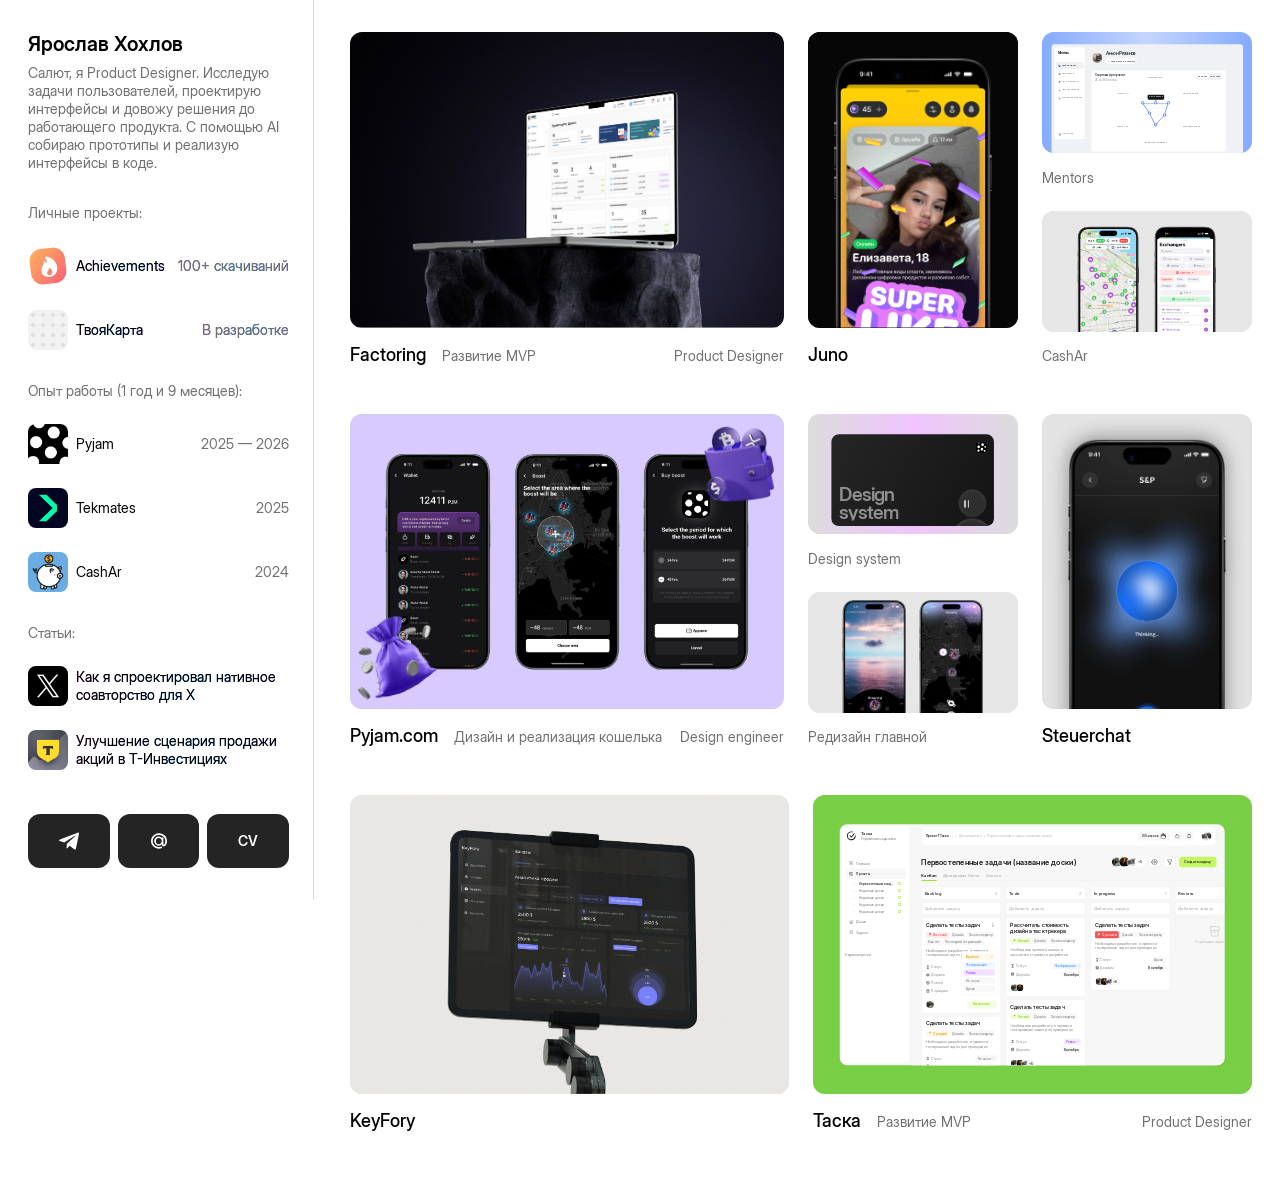
==== commit 8cbed597: "Add Achievements download count" ====
--- a/index.html
+++ b/index.html
@@ -1,6 +1,6 @@
 <!doctype html><html lang="ru"><head><meta charset="utf-8"><meta name="viewport" content="width=device-width,initial-scale=1"><title>Ярослав Хохлов — Product Designer</title><link rel="icon" href="assets/favicon-32.png"><link rel="stylesheet" href="home.css?v=pyjam-hover-2"><link rel="stylesheet" href="fonts.css?v=woff2-1"></head><body><aside class="profile-panel" aria-label="О дизайнере">
 <div class="profile-intro"><h1>Ярослав Хохлов</h1><p>Салют, я Product Designer. Исследую задачи пользователей, проектирую интерфейсы и довожу решения до работающего продукта. С помощью AI собираю прототипы и реализую интерфейсы в коде.</p></div>
 <details class="profile-details" open><summary>Проекты, опыт и статьи</summary><div class="profile-sections">
-<section class="profile-section"><h2>Личные проекты:</h2><a class="profile-item" data-bubble="View website" href="https://achievements-for-mac.affectionatealder.chatgpt.site/" target="_blank" rel="noopener noreferrer" aria-label="Achievements — открыть сайт"><img src="assets/achievements.svg" width="40" height="40" alt=""><div class="profile-item__text"><p>Achievements</p></div></a><div class="profile-item" data-bubble="Coming soon" tabindex="0" aria-label="ТвояКарта — в разработке"><img src="assets/figma/home/personal-project.png" width="40" height="40" alt=""><div class="profile-item__text"><p>ТвояКарта</p><p class="profile-item__note">В разработке</p></div></div></section>
+<section class="profile-section"><h2>Личные проекты:</h2><a class="profile-item" data-bubble="View website" href="https://achievements-for-mac.affectionatealder.chatgpt.site/" target="_blank" rel="noopener noreferrer" aria-label="Achievements — открыть сайт"><img src="assets/achievements.svg" width="40" height="40" alt=""><div class="profile-item__text"><p>Achievements</p><p class="profile-item__note">100+ скачиваний</p></div></a><div class="profile-item" data-bubble="Coming soon" tabindex="0" aria-label="ТвояКарта — в разработке"><img src="assets/figma/home/personal-project.png" width="40" height="40" alt=""><div class="profile-item__text"><p>ТвояКарта</p><p class="profile-item__note">В разработке</p></div></div></section>
 <section class="profile-section"><h2>Опыт работы (1 год и 9 месяцев):</h2><div class="profile-item"><img src="assets/figma/home/13344.png" width="40" height="40" alt=""><div class="profile-item__text"><p>Pyjam</p><p class="profile-item__note">2025 — 2026</p></div></div><div class="profile-item"><img src="assets/figma/home/98711.png" width="40" height="40" alt=""><div class="profile-item__text"><p>Tekmates</p><p class="profile-item__note">2025</p></div></div><div class="profile-item"><img src="assets/figma/home/a3a78.png" width="40" height="40" alt=""><div class="profile-item__text"><p>CashAr</p><p class="profile-item__note">2024</p></div></div></section>
 <section class="profile-section"><h2>Статьи:</h2><a class="profile-item" data-bubble="View website" href="https://dsgners.ru/flayleone/45408-kak-ya-sproektiroval-nativnoe-soavtorstvo-dlya-x" target="_blank" rel="noopener noreferrer"><img src="assets/figma/home/b895c.webp" width="40" height="40" alt=""><div class="profile-item__text"><p>Как я спроектировал нативное соавторство для X</p></div></a><a class="profile-item" data-bubble="View website" href="https://dsgners.ru/flayleone/45559-uluchshenie-stsenariya-prodaji-aktsiy-v-t-investitsiyah" target="_blank" rel="noopener noreferrer"><img src="assets/figma/home/2cc4e.webp" width="40" height="40" alt=""><div class="profile-item__text"><p>Улучшение сценария продажи акций в Т-Инвестициях</p></div></a></section></div></details><nav class="profile-contacts" aria-label="Контакты"><a class="profile-contact" href="https://t.me/flayleone" target="_blank" rel="noopener noreferrer" aria-label="Написать в Telegram" title="Telegram"><img src="assets/figma/home/contact-6e4b4.svg" width="24" height="24" alt=""></a><a class="profile-contact" href="mailto:design.flayle@mail.ru" aria-label="Написать на design.flayle@mail.ru" title="Почта"><img src="assets/figma/home/contact-2759f.svg" width="16" height="16" alt=""></a><a class="profile-contact" href="https://disk.yandex.ru/i/p9AXZRnwgouGiw" target="_blank" rel="noopener noreferrer" aria-label="Открыть резюме" title="CV">CV</a></nav></aside><main class="work-gallery" aria-label="Проекты"><section class="work-row" aria-label="Работы"><article class="work-card" id="work-30880"><a href="nfp.html" class="work-preview" aria-label="Factoring" data-width="705" style="aspect-ratio:705/480"><div style="height:480px;position:relative;flex-shrink:0;width:100%;width:705px;height:480px;flex:none" data-node-id="5057:30881" class="preview-scene"><img alt="" style="position:absolute;inset:0;max-width:none;object-fit:cover;pointer-events:none;width:100%;height:100%" src="assets/figma/home/b3402.webp" loading="eager" decoding="async" fetchpriority="high"><video class="case-video" src="assets/video/case-2-hover.mp4" muted loop playsinline preload="none" aria-hidden="true"></video></div><span class="cursor-label" aria-hidden="true">View project</span></a><div class="work-caption"><div style="align-content:stretch;display:flex;gap:16px;align-items:baseline;position:relative;flex-shrink:0;width:318.5px" data-node-id="5057:30883"><p style="line-height:22px;position:relative;flex-shrink:0;font-size:18px;color:black" data-node-id="5057:30884">Factoring</p><p style="line-height:18px;position:relative;flex-shrink:0;color:#707070;font-size:14px" data-node-id="5057:30885">Развитие MVP</p></div><p style="line-height:18px;position:relative;flex-shrink:0;color:#707070;font-size:14px" data-node-id="5057:30886">Product Designer</p></div></article><article class="work-card" id="work-31032"><a tabindex="0" class="work-preview" href="juno.html" aria-label="Открыть кейс Juno" aria-label="Juno" data-width="341" style="aspect-ratio:341/480"><div style="background-color:#e3e3e3;height:480px;overflow:clip;position:relative;border-radius:12px;flex-shrink:0;width:100%;width:341px;height:480px;flex:none" data-node-id="5057:31033" class="preview-scene"><div style="position:absolute;height:527px;left:43px;top:42px;width:255px" data-node-id="5057:31034" data-name="Free Transparent iPhone Air Mockup (Mockuuups Studio)" class="scene-object"><img alt="" style="position:absolute;inset:0;max-width:none;object-fit:cover;pointer-events:none;width:100%;height:100%" src="assets/figma/home/06021.webp" loading="lazy" decoding="async"></div></div><video class="case-video juno-hover-video" src="assets/video/juno-hover.mp4" muted loop playsinline preload="none" aria-hidden="true"></video><span class="cursor-label" aria-hidden="true">View project</span></a><div class="work-caption"><p style="line-height:22px;position:relative;flex-shrink:0;font-size:18px;color:black" data-node-id="5057:31036">Juno</p><p style="line-height:18px;position:relative;flex-shrink:0;color:#707070;font-size:14px" data-node-id="5057:31037">Founding Product Designer</p></div></article><div class="work-stack"><article class="work-card" id="work-30888"><div tabindex="0" class="work-preview" aria-label="Mentors" data-width="341" style="aspect-ratio:341/213"><div style="flex:1 0 0;min-height:1px;overflow:clip;position:relative;border-radius:12px;width:100%;background:linear-gradient(to left,#85aaff,#c4d6ff,#85aaff);width:341px;height:213px;flex:none" data-node-id="5057:30889" class="preview-scene"><div style="position:absolute;background-color:#f0f1f5;align-content:stretch;display:flex;gap:10.367px;align-items:flex-start;left:50%;padding-left:5.183px;padding-right:27.644px;padding-top:5.183px;padding-bottom:5.183px;border-radius:5px;top:calc(50% + 51.5px);width:311px;translate:-50% -50%" data-node-id="5057:30890" class="scene-object"><div style="background-color:white;align-content:stretch;display:flex;flex-direction:column;gap:2.592px;align-items:flex-start;padding:2.592px;position:relative;border-radius:5.183px;flex-shrink:0;width:49.674px" data-node-id="5057:30891"><div style="align-content:stretch;display:flex;height:19.006px;align-items:flex-start;padding-left:2.592px;padding-top:2.592px;position:relative;flex-shrink:0;width:100%" data-node-id="5057:30892"><p style="word-break:break-word;font-family:Inter Display,Arial,sans-serif;font-weight:700;line-height:0.85;position:relative;flex-shrink:0;font-size:6.047px;color:var(--text\/text-primary,#13161a);text-align:center;letter-spacing:-0.4233px;white-space:nowrap" data-node-id="5057:30893">Mentors</p></div><div style="align-content:stretch;display:flex;flex-direction:column;gap:2.592px;height:108.85px;align-items:flex-start;position:relative;flex-shrink:0" data-node-id="5057:30894"><div style="background-color:#f0f1f5;align-content:stretch;display:flex;gap:1.728px;align-items:center;overflow:clip;padding-left:3.456px;padding-right:3.456px;padding-top:2.592px;padding-bottom:2.592px;position:relative;border-radius:2.592px;flex-shrink:0;width:100%" data-node-id="5057:30895" data-name="Header button"><div style="overflow:clip;position:relative;border-radius:47.946px;flex-shrink:0;width:4.319px;height:4.319px" data-node-id="5057:30896" data-name="20 px"><div style="position:absolute;left:50%;width:4.319px;height:4.319px;top:50%;translate:-50% -50%" data-node-id="5057:30897"><div style="position:absolute;inset:1.55% 6.7%"><img alt="" style="display:block;max-width:none" src="assets/figma/home/34b4c.svg" loading="lazy" decoding="async"></div></div><p style="word-break:break-word;position:absolute;font-family:Inter Display,Arial,sans-serif;font-weight:600;font-weight:600;line-height:normal;left:50%;font-size:1.728px;color:var(--background\/layer-01,white);text-align:center;top:calc(50% - 1.08px);letter-spacing:-0.0346px;width:4.319px;translate:-50% 0" data-node-id="5057:30898">80</p></div><p style="word-break:break-word;font-family:Inter Display,Arial,sans-serif;font-weight:400;line-height:1.6;position:relative;flex-shrink:0;font-size:3.456px;color:var(--text\/text-primary,#13161a);text-align:center;letter-spacing:-0.0691px;white-space:nowrap" data-node-id="5057:30899">Твой прогресс</p></div><div style="align-content:stretch;display:flex;gap:1.728px;align-items:center;padding-left:3.456px;padding-right:3.456px;padding-top:2.592px;padding-bottom:2.592px;position:relative;border-radius:2.592px;flex-shrink:0;width:44.49px" data-node-id="5057:30900" data-name="Header button"><div style="position:relative;flex-shrink:0;width:4.319px;height:4.319px" data-node-id="I5057:30900;135:9258" data-name="20 px"><img alt="" style="position:absolute;display:block;inset:0;max-width:none" src="assets/figma/home/cbfd7.svg" loading="lazy" decoding="async"></div><p style="word-break:break-word;font-family:Inter Display,Arial,sans-serif;font-weight:400;line-height:1.6;position:relative;flex-shrink:0;font-size:3.46px;color:var(--text\/text-secondary,#787c8a);text-align:center;letter-spacing:-0.0692px;white-space:nowrap" data-node-id="I5057:30900;135:9246">Расписание</p></div><div style="align-content:stretch;display:flex;gap:1.728px;align-items:center;padding-left:3.456px;padding-right:3.456px;padding-top:2.592px;padding-bottom:2.592px;position:relative;border-radius:2.592px;flex-shrink:0;width:44.49px" data-node-id="5057:30901" data-name="Header button"><div style="position:relative;flex-shrink:0;width:4.319px;height:4.319px" data-node-id="I5057:30901;135:9258" data-name="20 px"><img alt="" style="position:absolute;display:block;inset:0;max-width:none" src="assets/figma/home/e6cf0.svg" loading="lazy" decoding="async"></div><p style="word-break:break-word;font-family:Inter Display,Arial,sans-serif;font-weight:400;line-height:1.6;position:relative;flex-shrink:0;font-size:3.46px;color:var(--text\/text-secondary,#787c8a);text-align:center;letter-spacing:-0.0692px;white-space:nowrap" data-node-id="I5057:30901;135:9246">Чат с ментором</p></div><div style="align-content:stretch;display:flex;gap:1.728px;align-items:center;padding-left:3.456px;padding-right:3.456px;padding-top:2.592px;padding-bottom:2.592px;position:relative;border-radius:2.592px;flex-shrink:0;width:44.49px" data-node-id="5057:30902" data-name="Header button"><div style="position:relative;flex-shrink:0;width:4.319px;height:4.319px" data-node-id="I5057:30902;135:9258" data-name="20 px"><img alt="" style="position:absolute;display:block;inset:0;max-width:none" src="assets/figma/home/13144.svg" loading="lazy" decoding="async"></div><p style="word-break:break-word;font-family:Inter Display,Arial,sans-serif;font-weight:400;line-height:1.6;position:relative;flex-shrink:0;font-size:3.46px;color:var(--text\/text-secondary,#787c8a);text-align:center;letter-spacing:-0.0692px;white-space:nowrap" data-node-id="I5057:30902;135:9246">История звонков</p></div><div style="align-content:stretch;display:flex;gap:1.728px;align-items:center;padding-left:3.456px;padding-right:3.456px;padding-top:2.592px;padding-bottom:2.592px;position:relative;border-radius:2.592px;flex-shrink:0;width:44.49px" data-node-id="5057:30903" data-name="Header button"><div style="position:relative;flex-shrink:0;width:4.319px;height:4.319px" data-node-id="I5057:30903;135:9258" data-name="20 px"><img alt="" style="position:absolute;display:block;inset:0;max-width:none" src="assets/figma/home/b7953.svg" loading="lazy" decoding="async"></div><p style="word-break:break-word;font-family:Inter Display,Arial,sans-serif;font-weight:400;line-height:1.6;position:relative;flex-shrink:0;font-size:3.46px;color:var(--text\/text-secondary,#787c8a);text-align:center;letter-spacing:-0.0692px;white-space:nowrap" data-node-id="I5057:30903;135:9246">Домашние задания</p></div></div><div style="align-content:stretch;display:flex;gap:1.728px;align-items:center;padding-left:3.456px;padding-right:3.456px;padding-top:2.592px;padding-bottom:2.592px;position:relative;border-radius:2.592px;flex-shrink:0;width:100%" data-node-id="5057:30904" data-name="Header button"><div style="position:relative;flex-shrink:0;width:5.183px;height:5.183px" data-node-id="5057:30905" data-name="cog"><img alt="" style="position:absolute;display:block;inset:0;max-width:none" src="assets/figma/home/937b7.svg" loading="lazy" decoding="async"></div><p style="word-break:break-word;font-family:Inter Display,Arial,sans-serif;font-weight:400;line-height:1.6;position:relative;flex-shrink:0;font-size:3.456px;color:var(--text\/text-secondary,#787c8a);text-align:center;letter-spacing:-0.0691px;white-space:nowrap" data-node-id="5057:30906">Настройки</p></div></div><div style="align-content:stretch;display:flex;flex:1 0 0;flex-direction:column;gap:2.592px;align-items:flex-start;justify-content:center;min-width:1px;position:relative" data-node-id="5057:30907"><div style="align-content:stretch;display:flex;gap:5.183px;align-items:center;padding-top:6.911px;padding-bottom:6.911px;position:relative;border-radius:2.592px;flex-shrink:0" data-node-id="5057:30908" data-name="Frame"><div style="border-width:0.216px;border-color:rgba(0,0,0,0);border-style:solid;position:relative;border-radius:2159.506px;flex-shrink:0;width:18.574px;height:18.574px" data-node-id="5057:30909" data-name="Rectangle"><img alt="" style="position:absolute;inset:0;max-width:none;object-fit:cover;pointer-events:none;border-radius:2159.506px;width:100%;height:100%" src="assets/figma/home/6c691.webp" loading="lazy" decoding="async"></div><div style="align-content:stretch;display:flex;flex-direction:column;gap:4.319px;align-items:flex-start;justify-content:center;position:relative;flex-shrink:0" data-node-id="5057:30910" data-name="Frame"><p style="text-box-edge:cap alphabetic;text-box-trim:trim-both;word-break:break-word;font-family:Inter Display,Arial,sans-serif;font-weight:500;font-weight:500;line-height:0.9;position:relative;flex-shrink:0;font-size:7.775px;color:var(--text\/text-primary,#13161a);letter-spacing:-0.311px;white-space:nowrap" data-node-id="5057:30911">Антон Рязанов</p><div style="background-color:white;align-content:stretch;display:flex;gap:1.728px;align-items:center;justify-content:center;overflow:clip;padding-left:2.592px;padding-right:2.592px;padding-top:1.728px;padding-bottom:1.728px;position:relative;border-radius:40px;flex-shrink:0" data-node-id="5057:30912" data-name="Button tiny"><div style="position:relative;flex-shrink:0;width:3.456px;height:3.456px" data-node-id="I5057:30912;81:12109" data-name="16 px"><img alt="" style="position:absolute;display:block;inset:0;max-width:none" src="assets/figma/home/beed4.svg" loading="lazy" decoding="async"></div><p style="word-break:break-word;font-family:Inter Display,Arial,sans-serif;font-weight:400;line-height:1.6;position:relative;flex-shrink:0;font-size:3.46px;color:var(--text\/text-primary,#13161a);letter-spacing:-0.0692px;white-space:nowrap" data-node-id="I5057:30912;81:12102">Редактировать профиль</p></div></div></div><div style="align-content:stretch;display:flex;flex-direction:column;gap:2.592px;align-items:flex-start;position:relative;flex-shrink:0;width:100%" data-node-id="5057:30913"><div style="background-color:white;height:132.607px;position:relative;border-radius:5.183px;flex-shrink:0;width:100%" data-node-id="5057:30914"><div style="position:absolute;display:contents;left:calc(50% - 0.21px);top:9.72px;translate:-50% 0" data-node-id="5057:30915"><p style="word-break:break-word;position:absolute;font-family:Inter Display,Arial,sans-serif;font-weight:500;font-weight:500;line-height:1.6;left:calc(50% - 5.11px);font-size:3.024px;color:var(--text\/text-secondary,#787c8a);text-align:center;top:115.98px;letter-spacing:-0.0605px;white-space:nowrap;translate:-50% 0" data-node-id="5057:30916">Продуктовое мышление</p><p style="word-break:break-word;position:absolute;font-family:Inter Display,Arial,sans-serif;font-weight:500;font-weight:500;line-height:1.6;left:calc(50% - 5.49px);font-size:3.024px;color:var(--text\/text-secondary,#787c8a);text-align:center;top:9.72px;letter-spacing:-0.0605px;white-space:nowrap;translate:-50% 0" data-node-id="5057:30917">Насмотренность</p><p style="word-break:break-word;position:absolute;font-family:Inter Display,Arial,sans-serif;font-weight:500;font-weight:500;line-height:1.6;left:59.33px;font-size:3.024px;color:var(--text\/text-secondary,#787c8a);text-align:right;top:89.41px;letter-spacing:-0.0605px;white-space:nowrap;translate:-100% 0" data-node-id="5057:30918">Работа с UX</p><p style="word-break:break-word;position:absolute;font-family:Inter Display,Arial,sans-serif;font-weight:500;font-weight:500;line-height:1.6;left:59.63px;font-size:3.024px;color:var(--text\/text-secondary,#787c8a);text-align:right;top:36.28px;letter-spacing:-0.0605px;white-space:nowrap;translate:-100% 0" data-node-id="5057:30919">Работа с UI</p><p style="word-break:break-word;position:absolute;font-family:Inter Display,Arial,sans-serif;font-weight:500;font-weight:500;line-height:1.6;left:148.37px;font-size:3.024px;color:var(--text\/text-secondary,#787c8a);top:36.28px;letter-spacing:-0.0605px;white-space:nowrap" data-node-id="5057:30920">Инструментарий</p><p style="word-break:break-word;position:absolute;font-family:Inter Display,Arial,sans-serif;font-weight:500;font-weight:500;line-height:1.6;left:148.37px;font-size:3.024px;color:var(--text\/text-secondary,#787c8a);top:89.2px;letter-spacing:-0.0605px;white-space:nowrap" data-node-id="5057:30921">Командная работа</p><div style="position:absolute;left:calc(50% - 4.97px);width:96.324px;height:96.324px;top:calc(50% - 1.08px);translate:-50% -50%" data-node-id="5057:30922"><img alt="" style="position:absolute;display:block;inset:0;max-width:none" src="assets/figma/home/c1bd2.svg" loading="lazy" decoding="async"></div><div style="position:absolute;left:calc(50% - 4.97px);width:72.243px;height:72.243px;top:calc(50% - 1.08px);translate:-50% -50%" data-node-id="5057:30923"><img alt="" style="position:absolute;display:block;inset:0;max-width:none" src="assets/figma/home/f4378.svg" loading="lazy" decoding="async"></div><div style="position:absolute;left:calc(50% - 4.97px);width:48.162px;height:48.162px;top:calc(50% - 1.08px);translate:-50% -50%" data-node-id="5057:30924"><img alt="" style="position:absolute;display:block;inset:0;max-width:none" src="assets/figma/home/c34a0.svg" loading="lazy" decoding="async"></div><div style="position:absolute;left:calc(50% - 4.97px);width:24.081px;height:24.081px;top:calc(50% - 1.08px);translate:-50% -50%" data-node-id="5057:30925"><img alt="" style="position:absolute;display:block;inset:0;max-width:none" src="assets/figma/home/94700.svg" loading="lazy" decoding="async"></div><div style="position:absolute;height:36.391px;left:83.26px;top:53.13px;width:41.575px" data-node-id="5057:30926"><div style="position:absolute;inset:-1.19% -1.4% -2.1% -1.92%"><img alt="" style="display:block;max-width:none" src="assets/figma/home/cdc05.svg" loading="lazy" decoding="async"></div></div><div style="position:absolute;background-color:white;border-width:1.296px;border-color:#1952fe;border-style:solid;left:calc(50% - 4.97px);border-radius:21.597px;width:5.183px;height:5.183px;top:calc(50% - 13.17px);translate:-50% -50%" data-node-id="5057:30927"></div><div style="position:absolute;background-color:white;border-width:1.296px;border-color:#1952fe;border-style:solid;left:calc(50% + 15.98px);border-radius:21.597px;width:5.183px;height:5.183px;top:calc(50% - 13.17px);translate:-50% -50%" data-node-id="5057:30928"></div><div style="position:absolute;background-color:white;border-width:1.296px;border-color:#1952fe;border-style:solid;left:calc(50% + 9.72px);border-radius:21.597px;width:5.183px;height:5.183px;top:calc(50% + 6.69px);translate:-50% -50%" data-node-id="5057:30929"></div><div style="position:absolute;background-color:white;border-width:1.296px;border-color:#1952fe;border-style:solid;left:calc(50% - 4.97px);border-radius:21.597px;width:5.183px;height:5.183px;top:calc(50% + 23.11px);translate:-50% -50%" data-node-id="5057:30930"></div><div style="position:absolute;background-color:white;border-width:1.296px;border-color:#1952fe;border-style:solid;left:calc(50% - 14.47px);border-radius:21.597px;width:5.183px;height:5.183px;top:calc(50% + 4.1px);translate:-50% -50%" data-node-id="5057:30931"></div><div style="position:absolute;background-color:white;border-width:1.296px;border-color:#1952fe;border-style:solid;left:calc(50% - 25.92px);border-radius:21.597px;width:5.183px;height:5.183px;top:calc(50% - 13.17px);translate:-50% -50%" data-node-id="5057:30932"></div></div><div style="position:absolute;align-content:stretch;display:flex;align-items:center;right:5.18px;top:5.18px" data-node-id="5057:30933"><div style="background-color:#f0f1f5;align-content:stretch;display:flex;align-items:center;padding:0.864px;position:relative;border-radius:2159.506px;flex-shrink:0" data-node-id="5057:30934"><div style="background-color:white;align-content:stretch;display:flex;gap:1.728px;align-items:center;justify-content:center;overflow:clip;padding-left:2.592px;padding-right:2.592px;padding-top:1.728px;padding-bottom:1.728px;position:relative;border-radius:40px;flex-shrink:0" data-node-id="5057:30935" data-name="Button tiny"><p style="word-break:break-word;font-family:Inter Display,Arial,sans-serif;font-weight:400;line-height:1.6;position:relative;flex-shrink:0;font-size:3.46px;color:var(--text\/text-primary,#13161a);letter-spacing:-0.0692px;white-space:nowrap" data-node-id="I5057:30935;81:12193">Как было</p></div><div style="align-content:stretch;display:flex;gap:1.728px;align-items:center;justify-content:center;overflow:clip;padding-left:2.592px;padding-right:2.592px;padding-top:1.728px;padding-bottom:1.728px;position:relative;border-radius:40px;flex-shrink:0" data-node-id="5057:30936" data-name="Button tiny"><p style="word-break:break-word;font-family:Inter Display,Arial,sans-serif;font-weight:400;line-height:1.6;position:relative;flex-shrink:0;font-size:3.46px;color:var(--text\/text-primary,#13161a);letter-spacing:-0.0692px;white-space:nowrap" data-node-id="I5057:30936;81:12102">Как стало</p></div></div></div><div style="position:absolute;align-content:stretch;display:flex;flex-direction:column;isolation:isolate;align-items:center;left:91.14px;top:39.95px" data-node-id="5057:30937"><div style="background-color:#13161a;align-content:stretch;display:flex;align-items:center;justify-content:center;margin-bottom:-0.432px;min-width:10.366666793823242px;padding-left:2.592px;padding-right:2.592px;padding-top:1.728px;padding-bottom:1.728px;position:relative;border-radius:1.728px;flex-shrink:0;z-index:2" data-node-id="5057:30938"><p style="word-break:break-word;flex:1 0 0;font-family:Inter Display,Arial,sans-serif;font-weight:500;font-weight:500;line-height:1.6;min-width:1px;position:relative;font-size:3.024px;color:var(--background\/layer-01,white);text-align:center;letter-spacing:-0.0605px" data-node-id="5057:30939">2 из 16 баллов</p></div><div style="height:2.811px;position:relative;flex-shrink:0;width:5.615px;z-index:1" data-node-id="5057:30940" data-name="Union"><img alt="" style="position:absolute;display:block;inset:0;max-width:none" src="assets/figma/home/be985.svg" loading="lazy" decoding="async"></div></div><div style="word-break:break-word;position:absolute;align-content:stretch;display:flex;flex-direction:column;font-family:Inter Display,Arial,sans-serif;font-weight:500;font-weight:500;align-items:flex-start;justify-content:center;line-height:1.4;left:5.18px;font-size:5.183px;top:5.18px;letter-spacing:-0.1037px;white-space:nowrap" data-node-id="5057:30942" data-name="Frame"><p style="position:relative;flex-shrink:0;color:var(--text\/text-primary,#13161a)" data-node-id="5057:30943">Стартовый результат</p><p style="position:relative;flex-shrink:0;color:var(--text\/text-disabled-primary,#a7abb8)" data-node-id="5057:30944">25 из 96 баллов</p></div></div><div style="grid-template-rows:max-content;display:inline-grid;line-height:0;place-items:start;position:relative;flex-shrink:0;width:100%" data-node-id="5057:30945"><div style="background-color:white;grid-column:1;align-content:stretch;display:flex;flex-direction:column;gap:7.775px;align-items:flex-start;margin-left:0;margin-top:0;padding:5.183px;position:relative;border-radius:5.183px;grid-row:1;width:100%" data-node-id="5057:30946" data-name="Тариф"><div style="align-content:stretch;display:flex;flex-direction:column;gap:0.864px;align-items:flex-start;position:relative;flex-shrink:0;width:183.576px" data-node-id="5057:30947" data-name="Frame"><div style="align-content:stretch;display:flex;gap:0.864px;align-items:center;position:relative;flex-shrink:0" data-node-id="5057:30948" data-name="Frame"><p style="word-break:break-word;font-family:Inter Display,Arial,sans-serif;font-weight:500;font-weight:500;line-height:1.4;position:relative;flex-shrink:0;font-size:5.183px;color:var(--text\/text-primary,#13161a);letter-spacing:-0.1037px;white-space:nowrap" data-node-id="5057:30949">У тебя</p><div style="align-content:stretch;display:flex;gap:0.432px;align-items:center;position:relative;flex-shrink:0" data-node-id="5057:30950" data-name="Frame"><div style="position:relative;flex-shrink:0;width:7.775px;height:7.775px" data-node-id="5057:30951" data-name="Status icon 72px"><div style="position:absolute;inset:-23.67% -36.35% -44.4% -33.45%"><img alt="" style="display:block;max-width:none" src="assets/figma/home/70e88.svg" loading="lazy" decoding="async"></div></div><p style="word-break:break-word;font-family:Inter Display,Arial,sans-serif;font-weight:500;font-weight:500;line-height:1.4;position:relative;flex-shrink:0;font-size:5.183px;color:var(--text\/text-primary,#13161a);letter-spacing:-0.1037px;white-space:nowrap" data-node-id="5057:30952">Бронзовый статус</p></div></div><div style="word-break:break-word;font-family:Inter Display,Arial,sans-serif;font-weight:400;line-height:0;position:relative;flex-shrink:0;font-size:3.888px;color:var(--text\/text-secondary,#787c8a);letter-spacing:-0.0778px;width:147.293px;white-space:pre-wrap" data-node-id="5057:30953"><p style="line-height:1.2;margin-bottom:0">Чем больше ты занимаешься с ментором, тем выше твоя скидка!</p><p style="line-height:1.2">Углубляй свои знания и получай выгоду — вместе мы достигнем большего!</p></div></div><div style="align-content:stretch;display:flex;flex-direction:column;gap:2.592px;align-items:flex-start;position:relative;flex-shrink:0;width:100%" data-node-id="5057:30954"><div style="align-content:stretch;display:flex;flex-direction:column;align-items:flex-start;position:relative;flex-shrink:0;width:100%" data-node-id="5057:30955" data-name="Frame"><div style="align-content:stretch;display:flex;align-items:flex-start;justify-content:center;position:relative;flex-shrink:0;width:100%" data-node-id="5057:30956" data-name="Frame"><div style="background-color:#f0f1f5;align-content:stretch;display:flex;flex:1 0 0;flex-direction:column;gap:1.728px;align-items:center;min-width:1px;padding-bottom:5.183px;padding-top:1.728px;padding-left:1.728px;padding-right:1.728px;position:relative;border-radius:2.592px;align-self:stretch" data-node-id="5057:30957" data-name="Frame"><div style="position:relative;flex-shrink:0;width:15.55px;height:15.55px" data-node-id="5057:30958" data-name="Status icon 72px"><div style="position:absolute;inset:0 -8.05% -13.42% -5.15%"><img alt="" style="display:block;max-width:none" src="assets/figma/home/599d6.svg" loading="lazy" decoding="async"></div></div><div style="word-break:break-word;align-content:stretch;display:flex;flex-direction:column;font-family:Inter Display,Arial,sans-serif;font-weight:500;font-weight:500;gap:0.432px;height:11.231px;align-items:center;justify-content:center;position:relative;flex-shrink:0;white-space:nowrap" data-node-id="5057:30959" data-name="Frame"><p style="line-height:1;position:relative;flex-shrink:0;font-size:3.888px;color:var(--text\/text-primary,#13161a);letter-spacing:-0.0778px" data-node-id="5057:30960">Бронза</p><p style="line-height:1.6;position:relative;flex-shrink:0;font-size:3.024px;color:var(--text\/text-secondary,#787c8a);letter-spacing:-0.0605px" data-node-id="5057:30961">Твой статус</p></div><div style="align-content:stretch;display:flex;flex-direction:column;align-items:flex-start;position:relative;flex-shrink:0;width:100%" data-node-id="5057:30966" data-name="Frame"><div style="align-content:stretch;display:flex;align-items:center;justify-content:center;position:relative;flex-shrink:0;width:100%" data-node-id="5057:30967" data-name="Frame"><p style="word-break:break-word;font-family:Inter Display,Arial,sans-serif;font-weight:400;line-height:1.6;position:relative;flex-shrink:0;font-size:3.456px;color:var(--text\/text-primary,#13161a);text-align:center;letter-spacing:-0.0691px;white-space:nowrap" data-node-id="5057:30968">0% комиссий</p></div><div style="align-content:stretch;display:flex;align-items:center;justify-content:center;position:relative;flex-shrink:0;width:100%" data-node-id="5057:30969" data-name="Frame"><p style="word-break:break-word;font-family:Inter Display,Arial,sans-serif;font-weight:400;line-height:1.6;position:relative;flex-shrink:0;font-size:3.456px;color:var(--text\/text-primary,#13161a);text-align:center;letter-spacing:-0.0691px;white-space:nowrap" data-node-id="5057:30970">Чат с ментором</p></div><div style="align-content:stretch;display:flex;align-items:center;justify-content:center;position:relative;flex-shrink:0;width:100%" data-node-id="5057:30971" data-name="Frame"><p style="word-break:break-word;font-family:Inter Display,Arial,sans-serif;font-weight:400;line-height:1.6;position:relative;flex-shrink:0;font-size:3.456px;color:var(--text\/text-primary,#13161a);text-align:center;letter-spacing:-0.0691px;white-space:nowrap" data-node-id="5057:30972">Пробный урок за 97 ₽</p></div></div></div><div style="align-content:stretch;display:flex;flex:1 0 0;flex-direction:column;gap:1.728px;align-items:center;min-width:1px;padding-bottom:5.183px;padding-top:1.728px;padding-left:1.728px;padding-right:1.728px;position:relative;border-radius:2.592px;align-self:stretch" data-node-id="5057:30973" data-name="Frame"><div style="position:relative;flex-shrink:0;width:15.55px;height:15.55px" data-node-id="5057:30974" data-name="Status icon 72px"><div style="position:absolute;inset:0 -8.05% -13.42% -5.15%"><img alt="" style="display:block;max-width:none" src="assets/figma/home/f636a.svg" loading="lazy" decoding="async"></div></div><div style="word-break:break-word;align-content:stretch;display:flex;flex-direction:column;font-family:Inter Display,Arial,sans-serif;font-weight:500;font-weight:500;gap:0.432px;height:11.231px;align-items:center;justify-content:center;position:relative;flex-shrink:0;white-space:nowrap" data-node-id="5057:30975" data-name="Frame"><p style="line-height:1;position:relative;flex-shrink:0;font-size:3.888px;color:var(--text\/text-primary,#13161a);letter-spacing:-0.0778px" data-node-id="5057:30976">Серебро</p><p style="line-height:1.6;position:relative;flex-shrink:0;font-size:3.024px;color:var(--text\/text-secondary,#787c8a);letter-spacing:-0.0605px" data-node-id="5057:30977">Ещё 5 занятий</p></div><div style="align-content:stretch;display:flex;flex-direction:column;align-items:center;position:relative;flex-shrink:0;width:100%" data-node-id="5057:30978" data-name="Frame"><div style="align-content:stretch;display:flex;gap:0.864px;align-items:center;justify-content:center;position:relative;flex-shrink:0;width:100%" data-node-id="5057:30979" data-name="Frame"><p style="word-break:break-word;font-family:Inter Display,Arial,sans-serif;font-weight:400;line-height:1.6;position:relative;flex-shrink:0;font-size:3.456px;color:var(--text\/text-primary,#13161a);text-align:center;letter-spacing:-0.0691px;white-space:nowrap" data-node-id="5057:30980">ИИ-конспекты</p><div style="position:relative;flex-shrink:0;width:4.319px;height:4.319px" data-node-id="5057:30981" data-name="help-circle"><img alt="" style="position:absolute;display:block;inset:0;max-width:none" src="assets/figma/home/38add.svg" loading="lazy" decoding="async"></div></div><div style="align-content:stretch;display:flex;align-items:center;justify-content:center;position:relative;flex-shrink:0;width:100%" data-node-id="5057:30983" data-name="Frame"><p style="word-break:break-word;font-family:Inter Display,Arial,sans-serif;font-weight:400;line-height:1.6;position:relative;flex-shrink:0;font-size:3.456px;color:var(--text\/text-primary,#13161a);text-align:center;letter-spacing:-0.0691px;white-space:nowrap" data-node-id="5057:30984">Записи звонков</p></div><div style="align-content:stretch;display:flex;align-items:center;justify-content:center;position:relative;flex-shrink:0;width:100%" data-node-id="5057:30985" data-name="Frame"><p style="word-break:break-word;font-family:Inter Display,Arial,sans-serif;font-weight:400;line-height:1.6;position:relative;flex-shrink:0;font-size:3.456px;color:var(--text\/text-primary,#13161a);text-align:center;letter-spacing:-0.0691px;white-space:nowrap" data-node-id="5057:30986">Скидка 3%</p></div></div></div><div style="display:flex;align-items:center;justify-content:center;position:relative;align-self:stretch;flex-shrink:0;width:0;container-type:size" data-node-id="5057:30987"><div style="flex:none;width:100cqh;rotate:90deg"><div style="height:0;position:relative;width:100%" data-name="Line"><div style="position:absolute;inset:-0.11px 0 -0.11px -0.2%"><img alt="" style="display:block;max-width:none" src="assets/figma/home/523e1.svg" loading="lazy" decoding="async"></div></div></div></div><div style="align-content:stretch;display:flex;flex:1 0 0;flex-direction:column;gap:1.728px;align-items:center;min-width:1px;padding-bottom:5.183px;padding-top:1.728px;padding-left:1.728px;padding-right:1.728px;position:relative;border-radius:2.592px;align-self:stretch" data-node-id="5057:30988" data-name="Frame"><div style="position:relative;flex-shrink:0;width:15.55px;height:15.55px" data-node-id="5057:30989" data-name="Status icon 72px"><div style="position:absolute;height:7.991px;left:calc(50% - 0.02px);top:calc(50% + 0.11px);width:10.325px;translate:-50% -50%" data-node-id="I5057:30989;78:6241" data-name="Group"><div style="position:absolute;inset:-46.1% -35.46% -71.94% -35.05%"><img alt="" style="display:block;max-width:none" src="assets/figma/home/844ce.svg" loading="lazy" decoding="async"></div></div></div><div style="word-break:break-word;align-content:stretch;display:flex;flex-direction:column;font-family:Inter Display,Arial,sans-serif;font-weight:500;font-weight:500;gap:0.432px;height:11.231px;align-items:center;justify-content:center;position:relative;flex-shrink:0;white-space:nowrap" data-node-id="5057:30990" data-name="Frame"><p style="line-height:1;position:relative;flex-shrink:0;font-size:3.888px;color:var(--text\/text-primary,#13161a);letter-spacing:-0.0778px" data-node-id="5057:30991">Золото</p><p style="line-height:1.6;position:relative;flex-shrink:0;font-size:3.024px;color:var(--text\/text-secondary,#787c8a);letter-spacing:-0.0605px" data-node-id="5057:30992">Ещё 11 занятий</p></div><div style="align-content:stretch;display:flex;flex-direction:column;align-items:flex-start;position:relative;flex-shrink:0;width:100%" data-node-id="5057:30993" data-name="Frame"><div style="align-content:stretch;display:flex;align-items:center;justify-content:center;position:relative;flex-shrink:0;width:100%" data-node-id="5057:30994" data-name="Frame"><p style="word-break:break-word;font-family:Inter Display,Arial,sans-serif;font-weight:400;line-height:1.6;position:relative;flex-shrink:0;font-size:3.456px;color:var(--text\/text-primary,#13161a);text-align:center;letter-spacing:-0.0691px;white-space:nowrap" data-node-id="5057:30995">Домашние задания</p></div><div style="align-content:stretch;display:flex;align-items:center;justify-content:center;position:relative;flex-shrink:0;width:100%" data-node-id="5057:30996" data-name="Frame"><p style="word-break:break-word;font-family:Inter Display,Arial,sans-serif;font-weight:400;line-height:1.6;position:relative;flex-shrink:0;font-size:3.456px;color:var(--text\/text-primary,#13161a);text-align:center;letter-spacing:-0.0691px;white-space:nowrap" data-node-id="5057:30997">Золотая метка</p></div><div style="align-content:stretch;display:flex;align-items:center;justify-content:center;position:relative;flex-shrink:0;width:100%" data-node-id="5057:30998" data-name="Frame"><p style="word-break:break-word;font-family:Inter Display,Arial,sans-serif;font-weight:400;line-height:1.6;position:relative;flex-shrink:0;font-size:3.456px;color:var(--text\/text-primary,#13161a);text-align:center;letter-spacing:-0.0691px;white-space:nowrap" data-node-id="5057:30999">Скидка 6%</p></div></div></div><div style="display:flex;align-items:center;justify-content:center;position:relative;align-self:stretch;flex-shrink:0;width:0;container-type:size" data-node-id="5057:31000"><div style="flex:none;width:100cqh;rotate:90deg"><div style="height:0;position:relative;width:100%" data-name="Line"><div style="position:absolute;inset:-0.11px 0 -0.11px -0.2%"><img alt="" style="display:block;max-width:none" src="assets/figma/home/523e1.svg" loading="lazy" decoding="async"></div></div></div></div><div style="align-content:stretch;display:flex;flex:1 0 0;flex-direction:column;gap:1.728px;align-items:center;min-width:1px;padding-bottom:5.183px;padding-top:1.728px;padding-left:1.728px;padding-right:1.728px;position:relative;border-radius:2.592px;align-self:stretch" data-node-id="5057:31001" data-name="Frame"><div style="position:relative;flex-shrink:0;width:15.55px;height:15.55px" data-node-id="5057:31002" data-name="Status icon 72px"><div style="position:absolute;height:9.071px;left:calc(50% - 0.02px);top:calc(50% - 0.43px);width:10.504px;translate:-50% -50%" data-node-id="I5057:31002;78:6266" data-name="Group"><div style="position:absolute;inset:-28.71% -33.99% -63.38% -33.6%"><img alt="" style="display:block;max-width:none" src="assets/figma/home/00058.svg" loading="lazy" decoding="async"></div></div></div><div style="word-break:break-word;align-content:stretch;display:flex;flex-direction:column;font-family:Inter Display,Arial,sans-serif;font-weight:500;font-weight:500;gap:0.432px;height:11.231px;align-items:center;justify-content:center;position:relative;flex-shrink:0;white-space:nowrap" data-node-id="5057:31003" data-name="Frame"><p style="line-height:1;position:relative;flex-shrink:0;font-size:3.888px;color:var(--text\/text-primary,#13161a);letter-spacing:-0.0778px" data-node-id="5057:31004">Платина</p><p style="line-height:1.6;position:relative;flex-shrink:0;font-size:3.024px;color:var(--text\/text-secondary,#787c8a);letter-spacing:-0.0605px" data-node-id="5057:31005">Ещё 16 занятий</p></div><div style="align-content:stretch;display:flex;flex-direction:column;align-items:flex-start;position:relative;flex-shrink:0;width:100%" data-node-id="5057:31006" data-name="Frame"><div style="align-content:stretch;display:flex;align-items:center;justify-content:center;position:relative;flex-shrink:0;width:100%" data-node-id="5057:31007" data-name="Frame"><p style="word-break:break-word;font-family:Inter Display,Arial,sans-serif;font-weight:400;line-height:1.6;position:relative;flex-shrink:0;font-size:3.456px;color:var(--text\/text-primary,#13161a);text-align:center;letter-spacing:-0.0691px;white-space:nowrap" data-node-id="5057:31008">Звонки дольше на 20%</p></div><div style="align-content:stretch;display:flex;align-items:center;justify-content:center;position:relative;flex-shrink:0;width:100%" data-node-id="5057:31009" data-name="Frame"><p style="word-break:break-word;font-family:Inter Display,Arial,sans-serif;font-weight:400;line-height:1.6;position:relative;flex-shrink:0;font-size:3.456px;color:var(--text\/text-primary,#13161a);text-align:center;letter-spacing:-0.0691px;white-space:nowrap" data-node-id="5057:31010">Платиновая метка</p></div><div style="align-content:stretch;display:flex;align-items:center;justify-content:center;position:relative;flex-shrink:0;width:100%" data-node-id="5057:31011" data-name="Frame"><p style="word-break:break-word;font-family:Inter Display,Arial,sans-serif;font-weight:400;line-height:1.6;position:relative;flex-shrink:0;font-size:3.456px;color:var(--text\/text-primary,#13161a);text-align:center;letter-spacing:-0.0691px;white-space:nowrap" data-node-id="5057:31012">Скидка 10%</p></div></div></div></div></div><div style="align-content:stretch;display:flex;gap:0.864px;align-items:flex-start;position:relative;flex-shrink:0;width:100%" data-node-id="5057:31013"><div style="background-color:#dadde5;flex:1 0 0;height:1.728px;min-width:1px;position:relative;border-radius:21.597px" data-node-id="5057:31014" data-name="Slider"><div style="position:absolute;background-color:#1952fe;border-width:0.216px;border-color:#1952fe;border-style:solid;height:1.728px;left:0;border-radius:21.597px;top:0;width:14.902px" data-node-id="5057:31015" data-name="Slider"></div></div><div style="background-color:#dadde5;flex:1 0 0;height:1.728px;min-width:1px;position:relative;border-radius:21.597px" data-node-id="5057:31016" data-name="Slider"></div><div style="background-color:#dadde5;flex:1 0 0;height:1.728px;min-width:1px;position:relative;border-radius:21.597px" data-node-id="5057:31017" data-name="Slider"></div><div style="background-color:#dadde5;flex:1 0 0;height:1.728px;min-width:1px;position:relative;border-radius:21.597px" data-node-id="5057:31018" data-name="Slider"></div></div></div></div></div><div style="position:absolute;align-content:stretch;display:flex;flex-direction:column;isolation:isolate;align-items:center;left:61.55px;top:174.29px" data-node-id="5057:31019"><div style="background-color:#13161a;align-content:stretch;display:flex;align-items:center;justify-content:center;margin-bottom:-0.432px;min-width:10.366666793823242px;padding-left:2.592px;padding-right:2.592px;padding-top:1.728px;padding-bottom:1.728px;position:relative;border-radius:1.728px;flex-shrink:0;z-index:2" data-node-id="5057:31020"><p style="word-break:break-word;font-family:Inter Display,Arial,sans-serif;font-weight:500;font-weight:500;line-height:1.6;position:relative;flex-shrink:0;font-size:3.024px;color:var(--background\/layer-01,white);text-align:center;letter-spacing:-0.0605px;width:62.632px" data-node-id="5057:31021">Господа, понимание сути ресурсосберегающих технологий играет важную роль в формировании поэтапного и последовательного развития общества.</p></div><div style="height:2.811px;position:relative;flex-shrink:0;width:5.615px;z-index:1" data-node-id="5057:31022" data-name="Union"><img alt="" style="position:absolute;display:block;inset:0;max-width:none" src="assets/figma/home/be985.svg" loading="lazy" decoding="async"></div></div></div></div></div></div><span class="cursor-label" aria-hidden="true">Coming soon</span></div><div class="work-caption work-caption--small"><p style="word-break:break-word;font-family:Inter Display,Arial,sans-serif;font-weight:500;line-height:18px;font-style:normal;position:relative;flex-shrink:0;color:#707070;font-size:14px;white-space:nowrap" data-node-id="5057:31025">Mentors</p></div></article><article class="work-card" id="work-31026"><div tabindex="0" class="work-preview" aria-label="CashAr" data-width="341" style="aspect-ratio:341/213"><div style="background-color:#e6e6e6;flex:1 0 0;min-height:1px;overflow:clip;position:relative;border-radius:12px;width:100%;width:341px;height:213px;flex:none" data-node-id="5057:31027" class="preview-scene"><div style="position:absolute;height:215px;left:56px;top:20px;width:103px" data-node-id="5057:31028" data-name="Free Transparent iPhone 17 Mockup (Mockuuups Studio)" class="scene-object"><img alt="" style="position:absolute;inset:0;max-width:none;object-fit:cover;pointer-events:none;width:100%;height:100%" src="assets/figma/home/9f8d0.webp" loading="lazy" decoding="async"></div><div style="position:absolute;height:215px;left:181px;top:20px;width:103px" data-node-id="5057:31029" data-name="Free Transparent iPhone 17 Mockup (Mockuuups Studio)" class="scene-object"><img alt="" style="position:absolute;inset:0;max-width:none;object-fit:cover;pointer-events:none;width:100%;height:100%" src="assets/figma/home/3e720.webp" loading="lazy" decoding="async"></div></div><span class="cursor-label" aria-hidden="true">Coming soon</span></div><div class="work-caption work-caption--small"><p style="word-break:break-word;font-family:Inter Display,Arial,sans-serif;font-weight:500;line-height:18px;font-style:normal;position:relative;flex-shrink:0;color:#707070;font-size:14px;white-space:nowrap" data-node-id="5057:31031">CashAr</p></div></article></div></section><section class="work-row" aria-label="Работы"><article class="work-card" id="work-31039"><a href="pyjam.html" class="work-preview" aria-label="Pyjam.com" data-width="705" style="aspect-ratio:705/480"><div style="background-color:#d7caff;height:480px;overflow:clip;position:relative;border-radius:12px;flex-shrink:0;width:100%;width:705px;height:480px;flex:none" data-node-id="5057:31040" class="preview-scene"><div style="position:absolute;height:350px;left:58px;top:65px;width:170px" data-node-id="5057:31041" data-name="Free Transparent iPhone 17 Mockup (Mockuuups Studio)" class="scene-object"><img alt="" style="position:absolute;inset:0;max-width:none;object-fit:cover;pointer-events:none;width:100%;height:100%" src="assets/figma/home/996f8.webp" loading="lazy" decoding="async"></div><div style="position:absolute;height:350px;left:50%;top:65px;width:169px;translate:-50% 0" data-node-id="5057:31042" data-name="Free Transparent iPhone 17 Mockup (Mockuuups Studio)" class="scene-object"><img alt="" style="position:absolute;inset:0;max-width:none;object-fit:cover;pointer-events:none;width:100%;height:100%" src="assets/figma/home/f1e4f.webp" loading="lazy" decoding="async"></div><div style="position:absolute;height:350px;left:477px;top:65px;width:170px" data-node-id="5057:31043" data-name="Free Transparent iPhone 17 Mockup (Mockuuups Studio)" class="scene-object"><img alt="" style="position:absolute;inset:0;max-width:none;object-fit:cover;pointer-events:none;width:100%;height:100%" src="assets/figma/home/6db69.webp" loading="lazy" decoding="async"></div><div style="position:absolute;display:flex;align-items:center;justify-content:center;left:-13px;width:175.847px;height:175.847px;top:304px" data-node-id="5057:31044" class="scene-object"><div style="flex:none;rotate:-11.81deg"><div style="position:relative;width:148.586px;height:148.586px" data-name="image 1013"><img alt="" style="position:absolute;inset:0;max-width:none;object-fit:cover;pointer-events:none;width:100%;height:100%" src="assets/figma/home/fe957.webp" loading="lazy" decoding="async"></div></div></div><div style="position:absolute;height:208px;left:498px;top:-22px;width:277px" data-node-id="5057:31045" data-name="image 1012" class="scene-object"><img alt="" style="position:absolute;inset:0;max-width:none;object-fit:cover;pointer-events:none;width:100%;height:100%" src="assets/figma/home/76c88.webp" loading="lazy" decoding="async"></div></div><span class="cursor-label" aria-hidden="true">View project</span></a><div class="work-caption"><div style="align-content:stretch;display:flex;gap:16px;align-items:baseline;position:relative;flex-shrink:0;width:318.5px" data-node-id="5057:31047"><p style="line-height:22px;position:relative;flex-shrink:0;font-size:18px;color:black" data-node-id="5057:31048">Pyjam.com</p><p style="line-height:18px;position:relative;flex-shrink:0;color:#707070;font-size:14px" data-node-id="5057:31049">Дизайн и реализация кошелька</p></div><p style="line-height:18px;position:relative;flex-shrink:0;color:#707070;font-size:14px" data-node-id="5057:31050">Design engineer</p></div></article><div class="work-stack"><article class="work-card" id="work-31052"><a tabindex="0" class="work-preview" href="https://www.figma.com/design/0DhElMSVBPtvdqBritL9fZ/PIJAMIC---DS?node-id=14-2" target="_blank" rel="noopener noreferrer" aria-label="Открыть Design System в Figma" data-width="341" style="aspect-ratio:341/213"><div style="flex:1 0 0;min-height:1px;overflow:clip;position:relative;border-radius:12px;width:100%;background:linear-gradient(to left,#dcdcdc,#f0c4ff,#dcdcdc);width:341px;height:213px;flex:none" data-node-id="5057:31053" class="preview-scene"><div style="position:absolute;height:148.733px;left:38px;overflow:clip;border-radius:12px;top:33px;width:264.414px;background-image:linear-gradient(120.89308526424043deg, rgb(37, 37, 37) 2.2398%, rgb(20, 20, 20) 97.76%)" data-node-id="5057:31054" data-name="cover" class="scene-object"><div style="position:absolute;height:99.672px;left:185.4px;top:-44.41px;width:143.827px" data-node-id="5057:31055"><div style="position:absolute;inset:-51.81% -35.91%"><img alt="" style="display:block;max-width:none" src="assets/figma/home/86a79.svg" loading="lazy" decoding="async"></div></div><p style="word-break:break-word;position:absolute;background-color:rgba(255,255,255,0.5);background-clip:text;-webkit-background-clip:text;font-family:Inter Display,Arial,sans-serif;font-weight:600;font-weight:600;line-height:0.9;left:12.39px;font-size:30.986px;color:transparent;top:83.92px;letter-spacing:-1.2394px;white-space:pre;font-variation-settings:&quot;wdth&quot; 100" data-node-id="5057:31056">Design<br aria-hidden="true">system</p><div style="position:absolute;inset:8.33% 4.69% 80.56% 89.06%" data-node-id="5057:31057"><div style="position:absolute;inset:-1.21% -1.69% -4.69% -4.69%"><img alt="" style="display:block;max-width:none" src="assets/figma/home/dd7fd.svg" loading="lazy" decoding="async"></div></div><div style="position:absolute;display:contents;left:205.54px;top:88.83px" data-node-id="5057:31068" data-name="Group"><div style="position:absolute;border-width:0.517px;border-color:rgba(255,255,255,0.1);border-style:solid;left:205.54px;overflow:clip;border-radius:2579.574px;width:46.479px;height:46.479px;top:88.83px" data-node-id="5057:31069"><div aria-hidden="" style="position:absolute;background-color:rgba(255,255,255,0.1);inset:0;pointer-events:none;border-radius:2579.574px"></div><div style="position:absolute;background-color:white;height:12.653px;left:9.55px;border-radius:2581.898px;box-shadow:0px 0px 1.291px 0.516px rgba(255,255,255,0.25);top:16.78px;width:1.549px" data-node-id="5057:31070"></div><div style="position:absolute;background-color:white;height:12.394px;left:15.23px;border-radius:2581.898px;box-shadow:0px 0px 1.291px 0.516px rgba(255,255,255,0.25);top:17.04px;width:1.549px" data-node-id="5057:31071"></div><div style="position:absolute;inset:-0.517px;pointer-events:none;border-radius:inherit;box-shadow:inset 0px 1.034px 5.687px 0px rgba(255,255,255,0.12)"></div></div></div><div style="position:absolute;border-width:0.517px;border-color:rgba(255,255,255,0.1);border-style:solid;left:194.69px;pointer-events:none;border-radius:2579.574px;width:67.911px;height:67.911px;top:136.34px" data-node-id="5057:31072"><div aria-hidden="" style="position:absolute;background-color:rgba(255,255,255,0.1);inset:0;border-radius:2579.574px"></div><div style="position:absolute;inset:-0.517px;border-radius:inherit;box-shadow:inset 0px 1.034px 5.687px 0px rgba(255,255,255,0.12)"></div></div></div></div><span class="cursor-label" aria-hidden="true">View Figma</span></a><div class="work-caption work-caption--small"><p style="word-break:break-word;font-family:Inter Display,Arial,sans-serif;font-weight:500;line-height:18px;font-style:normal;position:relative;flex-shrink:0;color:#707070;font-size:14px;white-space:nowrap" data-node-id="5057:31074">Design system</p></div></article><article class="work-card" id="work-31075"><a href="home-redesign.html" class="work-preview" aria-label="Редизайн главной" data-width="341" style="aspect-ratio:341/213"><div style="background-color:#e6e6e6;flex:1 0 0;min-height:1px;overflow:clip;position:relative;border-radius:12px;width:100%;width:341px;height:213px;flex:none" data-node-id="5057:31076" class="preview-scene"><div style="position:absolute;left:-35px;width:145px;height:145px;top:131px" data-node-id="5057:31077" class="scene-object"><div style="position:absolute;inset:-103.45%"><img alt="" style="display:block;max-width:none" src="assets/figma/home/2a369.svg" loading="lazy" decoding="async"></div></div><div style="position:absolute;left:220px;width:145px;height:145px;top:83px" data-node-id="5057:31078" class="scene-object"><div style="position:absolute;inset:-103.45%"><img alt="" style="display:block;max-width:none" src="assets/figma/home/e1fbe.svg" loading="lazy" decoding="async"></div></div><div style="position:absolute;left:44px;width:145px;height:145px;top:11px" data-node-id="5057:31079" class="scene-object"><div style="position:absolute;inset:-103.45%"><img alt="" style="display:block;max-width:none" src="assets/figma/home/e8dc6.svg" loading="lazy" decoding="async"></div></div><div style="position:absolute;left:232px;width:145px;height:145px;top:0" data-node-id="5057:31080" class="scene-object"><div style="position:absolute;inset:-103.45%"><img alt="" style="display:block;max-width:none" src="assets/figma/home/0c99a.svg" loading="lazy" decoding="async"></div></div><div style="position:absolute;height:215px;left:56px;top:13px;width:103px" data-node-id="5057:31081" data-name="Free Transparent iPhone 17 Mockup (Mockuuups Studio)" class="scene-object"><img alt="" style="position:absolute;inset:0;max-width:none;object-fit:cover;pointer-events:none;width:100%;height:100%" src="assets/figma/home/75408.webp" loading="lazy" decoding="async"></div><div style="position:absolute;height:215px;left:181px;top:13px;width:103px" data-node-id="5057:31082" data-name="Free Transparent iPhone 17 Mockup (Mockuuups Studio)" class="scene-object"><img alt="" style="position:absolute;inset:0;max-width:none;object-fit:cover;pointer-events:none;width:100%;height:100%" src="assets/figma/home/b5570.webp" loading="lazy" decoding="async"></div></div><span class="cursor-label" aria-hidden="true">View project</span></a><div class="work-caption work-caption--small"><p style="word-break:break-word;font-family:Inter Display,Arial,sans-serif;font-weight:500;line-height:18px;font-style:normal;position:relative;flex-shrink:0;color:#707070;font-size:14px;white-space:nowrap" data-node-id="5057:31084">Редизайн главной</p></div></article></div><article class="work-card" id="work-31085"><a href="sp.html" class="work-preview" aria-label="Steuerchat" data-width="341" style="aspect-ratio:341/480"><div style="background-color:#e3e3e3;flex:1 0 0;min-height:1px;overflow:clip;position:relative;border-radius:12px;width:100%;width:341px;height:480px;flex:none" data-node-id="5057:31086" class="preview-scene"><div style="position:absolute;height:527px;left:43px;box-shadow:0px -2px 33.4px 0px rgba(0,0,0,0.42);top:42px;width:255px" data-node-id="5057:31087" data-name="Free Transparent iPhone Air Mockup (Mockuuups Studio)" class="scene-object"><img alt="" style="position:absolute;inset:0;max-width:none;object-fit:cover;pointer-events:none;width:100%;height:100%" src="assets/figma/home/39291.webp" loading="lazy" decoding="async"></div></div><span class="cursor-label" aria-hidden="true">View project</span></a><div class="work-caption"><p style="line-height:22px;position:relative;flex-shrink:0;font-size:18px;color:black" data-node-id="5057:31089">Steuerchat</p><p style="line-height:18px;position:relative;flex-shrink:0;color:#707070;font-size:14px" data-node-id="5057:31090">Product Designer</p></div></article></section><section class="work-row work-row--pair" aria-label="Работы"><article class="work-card" id="work-31092"><div tabindex="0" class="work-preview" aria-label="KeyFory" data-width="705" style="aspect-ratio:705/480"><div style="background-color:#e9e8e5;height:480px;overflow:clip;position:relative;border-radius:12px;flex-shrink:0;width:100%;width:705px;height:480px;flex:none" data-node-id="5057:31093" class="preview-scene"><div style="position:absolute;filter:blur(7.5px);height:675px;left:-154px;top:-68px;width:1012px" data-node-id="5057:31094" data-name="Free iPad Pro mockup on a transparent background (Mockuuups Studio)" class="scene-object"><img alt="" style="position:absolute;inset:0;max-width:none;object-fit:cover;pointer-events:none;width:100%;height:100%" src="assets/figma/home/c39b8.webp" loading="lazy" decoding="async"></div></div><span class="cursor-label" aria-hidden="true">Coming soon</span></div><div class="work-caption"><div style="align-content:stretch;display:flex;gap:16px;align-items:baseline;position:relative;flex-shrink:0;width:318.5px" data-node-id="5057:31096"><p style="line-height:22px;position:relative;flex-shrink:0;font-size:18px;color:black" data-node-id="5057:31097">KeyFory</p><p style="line-height:18px;position:relative;flex-shrink:0;color:#707070;font-size:14px" data-node-id="5057:31098">Разработка всех внутренних систем</p></div><p style="line-height:18px;position:relative;flex-shrink:0;color:#707070;font-size:14px" data-node-id="5057:31099">Product Design/CRM</p></div></article><article class="work-card" id="work-31100"><div tabindex="0" class="work-preview" aria-label="Таска" data-width="705" style="aspect-ratio:705/480"><div style="background-color:#78cf45;height:480px;overflow:clip;position:relative;border-radius:12px;flex-shrink:0;width:100%;width:705px;height:480px;flex:none" data-node-id="5057:31101" class="preview-scene"><div style="position:absolute;background-color:#f7f7f7;height:386.518px;left:43px;overflow:clip;border-radius:12px;top:47px;width:618.428px" data-node-id="5057:31102" data-name="Доска" class="scene-object"><div style="position:absolute;background-color:white;border-color:rgba(0,0,0,0.05);border-right-width:0.429px;border-style:solid;align-content:stretch;display:flex;flex-direction:column;gap:15.461px;height:379.646px;align-items:flex-start;left:3.43px;overflow:clip;border-radius:6.871px;top:3.44px;width:109.943px" data-node-id="5057:31103"><div style="align-content:stretch;display:flex;gap:6.871px;align-items:center;padding:6.871px;position:relative;flex-shrink:0;width:100%" data-node-id="5057:31104"><div style="position:relative;flex-shrink:0;width:17.179px;height:17.179px" data-node-id="5057:31105" data-name="eva:checkmark-circle-fill"><img alt="" style="position:absolute;display:block;inset:0;max-width:none" src="assets/figma/home/41ee5.svg" loading="lazy" decoding="async"></div><div style="word-break:break-word;align-content:stretch;display:flex;flex-direction:column;align-items:flex-start;justify-content:center;line-height:0;font-style:normal;position:relative;flex-shrink:0;white-space:nowrap" data-node-id="5057:31108"><div style="display:flex;flex-direction:column;font-family:Inter Display,Arial,sans-serif;font-weight:500;font-weight:500;justify-content:center;position:relative;flex-shrink:0;color:#171717;font-size:6.871px;font-variation-settings:&quot;FLAR&quot; 0, &quot;VOLM&quot; 0" data-node-id="5057:31109"><p style="line-height:10.307px">Таска</p></div><div style="display:flex;flex-direction:column;font-family:Inter Display,Arial,sans-serif;font-weight:500;justify-content:center;position:relative;flex-shrink:0;color:#8a8a8a;font-size:5.154px" data-node-id="5057:31110"><p style="line-height:normal">Управление задачами</p></div></div></div><div style="align-content:stretch;display:flex;flex-direction:column;align-items:flex-start;padding-bottom:3.436px;padding-top:4.295px;padding-left:6.871px;padding-right:6.871px;position:relative;flex-shrink:0;width:100%" data-node-id="5057:31111"><div style="align-content:stretch;display:flex;gap:4.295px;align-items:center;padding:5.154px;position:relative;border-radius:3.436px;flex-shrink:0;width:100%" data-node-id="5057:31112"><div style="position:relative;flex-shrink:0;width:6.871px;height:6.871px" data-node-id="5057:31113" data-name="home"><div style="position:absolute;display:contents;inset:0" data-node-id="5057:31114" data-name="vuesax/linear/home"><div style="position:absolute;inset:0 -0.01% 0 0.01%" data-node-id="5057:31115" data-name="element-4"><img alt="" style="position:absolute;display:block;inset:0;max-width:none" src="assets/figma/home/fbf6f.svg" loading="lazy" decoding="async"></div></div></div><div style="word-break:break-word;display:flex;flex-direction:column;font-family:Inter Display,Arial,sans-serif;font-weight:500;justify-content:center;line-height:0;font-style:normal;position:relative;flex-shrink:0;color:#8a8a8a;font-size:5.154px;white-space:nowrap" data-node-id="5057:31121"><p style="line-height:normal">Главная</p></div></div><div style="background-color:#f7f7f7;align-content:stretch;display:flex;align-items:center;padding:5.154px;position:relative;border-radius:3.436px;flex-shrink:0;width:100%" data-node-id="5057:31122"><div style="align-content:stretch;display:flex;gap:4.295px;align-items:center;position:relative;flex-shrink:0" data-node-id="5057:31123"><div style="position:relative;flex-shrink:0;width:6.871px;height:6.871px" data-node-id="5057:31124" data-name="book"><div style="position:absolute;display:contents;inset:-0.01% -0.02% 0.01% 0.02%" data-node-id="5057:31125" data-name="vuesax/linear/book"><div style="position:absolute;inset:-0.01% -0.02% 0.01% 0.02%" data-node-id="5057:31126" data-name="book"><img alt="" style="position:absolute;display:block;inset:0;max-width:none" src="assets/figma/home/c8366.svg" loading="lazy" decoding="async"></div></div></div><div style="word-break:break-word;display:flex;flex-direction:column;font-family:Inter Display,Arial,sans-serif;font-weight:500;justify-content:center;line-height:0;font-style:normal;position:relative;flex-shrink:0;color:#171717;font-size:5.154px;white-space:nowrap" data-node-id="5057:31132"><p style="line-height:normal">Проекты</p></div></div></div><div style="height:59.695px;position:relative;flex-shrink:0;width:100%" data-node-id="5057:31133"><div style="position:absolute;height:52.395px;left:9.45px;top:0;width:7.301px" data-node-id="5057:31134"><div style="position:absolute;inset:0 0 -0.61% -4.41%"><img alt="" style="display:block;max-width:none" src="assets/figma/home/6df18.svg" loading="lazy" decoding="async"></div></div><div style="word-break:break-word;position:absolute;display:flex;flex-direction:column;font-family:Inter Display,Arial,sans-serif;font-weight:500;justify-content:center;line-height:0;left:20.19px;font-style:normal;overflow:hidden;color:#171717;font-size:5.154px;text-overflow:ellipsis;top:7.29px;width:58.407px;white-space:nowrap;translate:0 -50%" data-node-id="5057:31135"><p style="line-height:normal;overflow:hidden;text-overflow:ellipsis">Первостепенные задачи (название доски)</p></div><div style="word-break:break-word;position:absolute;display:flex;flex-direction:column;font-family:Inter Display,Arial,sans-serif;font-weight:500;justify-content:center;line-height:0;left:88.32px;font-style:normal;color:#8dd200;font-size:5.154px;text-align:right;top:7.29px;white-space:nowrap;translate:-100% -50%" data-node-id="5057:31136"><p style="line-height:normal">12</p></div><div style="word-break:break-word;position:absolute;display:flex;flex-direction:column;font-family:Inter Display,Arial,sans-serif;font-weight:500;justify-content:center;line-height:0;left:88.32px;font-style:normal;color:#8dd200;font-size:5.154px;text-align:right;top:29.63px;white-space:nowrap;translate:-100% -50%" data-node-id="5057:31137"><p style="line-height:normal">12</p></div><div style="word-break:break-word;position:absolute;display:flex;flex-direction:column;font-family:Inter Display,Arial,sans-serif;font-weight:500;justify-content:center;line-height:0;left:88.32px;font-style:normal;color:#8dd200;font-size:5.154px;text-align:right;top:18.46px;white-space:nowrap;translate:-100% -50%" data-node-id="5057:31138"><p style="line-height:normal">12</p></div><div style="word-break:break-word;position:absolute;display:flex;flex-direction:column;font-family:Inter Display,Arial,sans-serif;font-weight:500;justify-content:center;line-height:0;left:88.32px;font-style:normal;color:#8dd200;font-size:5.154px;text-align:right;top:40.79px;white-space:nowrap;translate:-100% -50%" data-node-id="5057:31139"><p style="line-height:normal">12</p></div><div style="word-break:break-word;position:absolute;display:flex;flex-direction:column;font-family:Inter Display,Arial,sans-serif;font-weight:500;justify-content:center;line-height:0;left:88.32px;font-style:normal;color:#8dd200;font-size:5.154px;text-align:right;top:51.96px;white-space:nowrap;translate:-100% -50%" data-node-id="5057:31140"><p style="line-height:normal">12</p></div><div style="word-break:break-word;position:absolute;display:flex;flex-direction:column;font-family:Inter Display,Arial,sans-serif;font-weight:500;justify-content:center;line-height:0;left:20.19px;font-style:normal;color:#8a8a8a;font-size:5.154px;top:18.46px;white-space:nowrap;translate:0 -50%" data-node-id="5057:31141"><p style="line-height:normal">Недавние доски</p></div><div style="word-break:break-word;position:absolute;display:flex;flex-direction:column;font-family:Inter Display,Arial,sans-serif;font-weight:500;justify-content:center;line-height:0;left:20.19px;font-style:normal;color:#8a8a8a;font-size:5.154px;top:29.63px;white-space:nowrap;translate:0 -50%" data-node-id="5057:31142"><p style="line-height:normal">Недавние доски</p></div><div style="word-break:break-word;position:absolute;display:flex;flex-direction:column;font-family:Inter Display,Arial,sans-serif;font-weight:500;justify-content:center;line-height:0;left:20.19px;font-style:normal;color:#8a8a8a;font-size:5.154px;top:40.79px;white-space:nowrap;translate:0 -50%" data-node-id="5057:31143"><p style="line-height:normal">Недавние доски</p></div><div style="word-break:break-word;position:absolute;display:flex;flex-direction:column;font-family:Inter Display,Arial,sans-serif;font-weight:500;justify-content:center;line-height:0;left:20.19px;font-style:normal;color:#8a8a8a;font-size:5.154px;top:51.96px;white-space:nowrap;translate:0 -50%" data-node-id="5057:31144"><p style="line-height:normal">Недавние доски</p></div></div><div style="align-content:stretch;display:flex;gap:4.295px;align-items:center;padding:5.154px;position:relative;flex-shrink:0;width:100%" data-node-id="5057:31145"><div style="position:relative;flex-shrink:0;width:6.871px;height:6.871px" data-node-id="5057:31146" data-name="chart-2"><img alt="" style="position:absolute;display:block;inset:0;max-width:none" src="assets/figma/home/0d0d2.svg" loading="lazy" decoding="async"></div><div style="word-break:break-word;display:flex;flex-direction:column;font-family:Inter Display,Arial,sans-serif;font-weight:500;justify-content:center;line-height:0;font-style:normal;position:relative;flex-shrink:0;color:#8a8a8a;font-size:5.154px;white-space:nowrap" data-node-id="5057:31151"><p style="line-height:normal">Доски</p></div></div><div style="align-content:stretch;display:flex;gap:4.295px;align-items:center;padding:5.154px;position:relative;flex-shrink:0;width:100%" data-node-id="5057:31152"><div style="position:relative;flex-shrink:0;width:6.871px;height:6.871px" data-node-id="5057:31153" data-name="home"><div style="position:absolute;display:contents;inset:0" data-node-id="5057:31154" data-name="vuesax/linear/home"><div style="position:absolute;inset:0 -0.01% 0 0.01%" data-node-id="5057:31155" data-name="stickynote"><img alt="" style="position:absolute;display:block;inset:0;max-width:none" src="assets/figma/home/b76ff.svg" loading="lazy" decoding="async"></div></div></div><div style="word-break:break-word;display:flex;flex-direction:column;font-family:Inter Display,Arial,sans-serif;font-weight:500;justify-content:center;line-height:0;font-style:normal;position:relative;flex-shrink:0;color:#8a8a8a;font-size:5.154px;white-space:nowrap" data-node-id="5057:31163"><p style="line-height:normal">Задачи</p></div></div></div><div style="align-content:stretch;display:flex;flex-direction:column;align-items:flex-start;padding:5.154px;position:relative;flex-shrink:0;width:100%" data-node-id="5057:31164"><div style="word-break:break-word;display:flex;flex-direction:column;font-family:Inter Display,Arial,sans-serif;font-weight:500;justify-content:center;line-height:0;font-style:normal;position:relative;flex-shrink:0;color:#8a8a8a;font-size:5.154px;white-space:nowrap" data-node-id="5057:31165"><p style="line-height:normal">Недавние доски</p></div></div></div><div style="position:absolute;background-color:#f7f7f7;align-content:stretch;display:flex;flex-direction:column;gap:8.589px;align-items:flex-start;left:calc(18.75% + 0.86px);overflow:clip;padding-bottom:8.589px;padding-left:13.743px;padding-right:13.743px;border-top-left-radius:10.307px;top:3.44px;width:501.614px" data-node-id="5057:31166"><div style="background-color:white;border-width:0.429px;border-color:rgba(0,0,0,0.05);border-style:solid;align-content:stretch;display:flex;align-items:center;justify-content:space-between;padding:6.871px;position:relative;border-radius:6.871px;flex-shrink:0;width:100%" data-node-id="5057:31167"><div style="align-content:stretch;display:flex;gap:3.436px;align-items:center;position:relative;flex-shrink:0" data-node-id="5057:31168"><div style="align-content:stretch;display:flex;gap:3.436px;align-items:center;position:relative;flex-shrink:0" data-node-id="5057:31169"><div style="word-break:break-word;display:flex;flex-direction:column;font-family:Inter Display,Arial,sans-serif;font-weight:500;justify-content:center;line-height:0;font-style:normal;position:relative;flex-shrink:0;font-size:5.154px;color:black;white-space:nowrap" data-node-id="5057:31170"><p style="line-height:normal">Проект 1: Таска</p></div><div style="height:1.503px;position:relative;flex-shrink:0;width:3.006px" data-node-id="5057:31171"><div style="position:absolute;inset:-10.1% -5.05% -20.2% -5.05%"><img alt="" style="display:block;max-width:none" src="assets/figma/home/373e3.svg" loading="lazy" decoding="async"></div></div></div><div style="word-break:break-word;display:flex;flex-direction:column;font-family:Inter Display,Arial,sans-serif;font-weight:500;font-weight:500;justify-content:center;line-height:0;font-style:normal;position:relative;flex-shrink:0;color:#bfbfbf;font-size:6.012px;white-space:nowrap;font-variation-settings:&quot;FLAR&quot; 0, &quot;VOLM&quot; 0" data-node-id="5057:31172"><p style="line-height:normal">/</p></div><div style="word-break:break-word;display:flex;flex-direction:column;font-family:Inter Display,Arial,sans-serif;font-weight:500;justify-content:center;line-height:0;font-style:normal;position:relative;flex-shrink:0;color:#bfbfbf;font-size:5.154px;white-space:nowrap" data-node-id="5057:31173"><p style="line-height:normal">Доски проекта</p></div><div style="word-break:break-word;display:flex;flex-direction:column;font-family:Inter Display,Arial,sans-serif;font-weight:500;font-weight:500;justify-content:center;line-height:0;font-style:normal;position:relative;flex-shrink:0;color:#bfbfbf;font-size:6.012px;white-space:nowrap;font-variation-settings:&quot;FLAR&quot; 0, &quot;VOLM&quot; 0" data-node-id="5057:31174"><p style="line-height:normal">/</p></div><div style="word-break:break-word;display:flex;flex-direction:column;font-family:Inter Display,Arial,sans-serif;font-weight:500;justify-content:center;line-height:0;font-style:normal;position:relative;flex-shrink:0;color:#bfbfbf;font-size:5.154px;white-space:nowrap" data-node-id="5057:31175"><p style="line-height:normal">Первостепенные задачи (название доски)</p></div></div><div style="align-content:stretch;display:flex;gap:13.743px;align-items:center;position:relative;flex-shrink:0" data-node-id="5057:31176"><div style="align-content:stretch;display:flex;gap:5.154px;align-items:center;position:relative;flex-shrink:0" data-node-id="5057:31177"><div style="background-color:#f7f7f7;align-content:stretch;display:flex;gap:3.054px;align-items:center;padding-left:6.108px;padding-right:6.108px;padding-top:2.29px;padding-bottom:2.29px;position:relative;border-radius:3.054px;flex-shrink:0" data-node-id="5057:31178"><div style="word-break:break-word;display:flex;flex-direction:column;font-family:Inter Display,Arial,sans-serif;font-weight:500;justify-content:center;line-height:0;font-style:normal;position:relative;flex-shrink:0;color:#171717;font-size:4.581px;white-space:nowrap" data-node-id="5057:31179"><p style="line-height:normal">100 токенов</p></div><div style="position:relative;flex-shrink:0;width:9.162px;height:9.162px" data-node-id="5057:31180" data-name="wallet"><img alt="" style="position:absolute;display:block;inset:0;max-width:none" src="assets/figma/home/56ec8.svg" loading="lazy" decoding="async"></div></div><div style="background-color:#f7f7f7;overflow:clip;position:relative;border-radius:3.054px;flex-shrink:0;width:13.743px;height:13.743px" data-node-id="5057:31187"><div style="position:absolute;inset:22.22%" data-node-id="5057:31188" data-name="rotate-left"><img alt="" style="position:absolute;display:block;inset:0;max-width:none" src="assets/figma/home/e4cde.svg" loading="lazy" decoding="async"></div></div><div style="background-color:#f7f7f7;overflow:clip;position:relative;border-radius:3.054px;flex-shrink:0;width:13.743px;height:13.743px" data-node-id="5057:31193"><div style="position:absolute;inset:22.22%" data-node-id="5057:31194" data-name="notification"><img alt="" style="position:absolute;display:block;inset:0;max-width:none" src="assets/figma/home/e3e74.svg" loading="lazy" decoding="async"></div></div></div><div style="align-content:stretch;display:flex;align-items:center;position:relative;flex-shrink:0" data-node-id="5057:31199"><div style="align-content:stretch;display:flex;align-items:center;position:relative;flex-shrink:0" data-node-id="5057:31200"><div style="position:relative;flex-shrink:0;width:15.461px;height:15.461px" data-node-id="5057:31201"><img alt="" style="position:absolute;display:block;inset:0;max-width:none;width:100%;height:100%" height="15.461" src="assets/figma/home/21ed6.png" width="15.461" loading="lazy" decoding="async"></div></div></div></div></div><div style="align-content:stretch;display:flex;align-items:center;justify-content:space-between;padding-top:8.589px;position:relative;flex-shrink:0;width:100%" data-node-id="5057:31202"><div style="word-break:break-word;display:flex;flex-direction:column;font-family:Inter Display,Arial,sans-serif;font-weight:600;justify-content:center;line-height:0;font-style:normal;position:relative;flex-shrink:0;color:#171717;font-size:12.025px;white-space:nowrap" data-node-id="5057:31203"><p style="line-height:normal">Первостепенные задачи (название доски)</p></div><div style="align-content:stretch;display:flex;gap:5.154px;align-items:center;position:relative;flex-shrink:0" data-node-id="5057:31204"><div style="align-content:stretch;display:flex;align-items:center;justify-content:flex-end;position:relative;flex-shrink:0" data-node-id="5057:31205"><div style="align-content:stretch;display:flex;align-items:center;justify-content:flex-end;position:relative;flex-shrink:0" data-node-id="5057:31206"><div style="align-content:stretch;display:flex;align-items:center;position:relative;flex-shrink:0" data-node-id="5057:31207"><div style="border-width:0.429px;border-style:solid;border-color:white;margin-right:-5.154px;position:relative;border-radius:56.689px;flex-shrink:0;width:17.608px;height:17.608px" data-node-id="5057:31208"><img alt="" style="position:absolute;inset:0;max-width:none;object-fit:cover;pointer-events:none;border-radius:56.689px;width:100%;height:100%" src="assets/figma/home/ffcf0.webp" loading="lazy" decoding="async"></div><div style="border-width:0.429px;border-style:solid;border-color:white;margin-right:-5.154px;position:relative;border-radius:56.689px;flex-shrink:0;width:17.608px;height:17.608px" data-node-id="5057:31209"><img alt="" style="position:absolute;inset:0;max-width:none;object-fit:cover;pointer-events:none;border-radius:56.689px;width:100%;height:100%" src="assets/figma/home/6a191.webp" loading="lazy" decoding="async"></div><div style="border-width:0.429px;border-style:solid;border-color:white;margin-right:-5.154px;position:relative;border-radius:56.689px;flex-shrink:0;width:17.608px;height:17.608px" data-node-id="5057:31210"><img alt="" style="position:absolute;inset:0;max-width:none;object-fit:cover;pointer-events:none;border-radius:56.689px;width:100%;height:100%" src="assets/figma/home/31706.webp" loading="lazy" decoding="async"></div><div style="background-color:white;border-width:0.429px;border-style:solid;border-color:white;position:relative;border-radius:56.689px;flex-shrink:0;width:17.608px;height:17.608px" data-node-id="5057:31211"><div style="word-break:break-word;position:absolute;display:flex;flex-direction:column;font-family:Inter Display,Arial,sans-serif;font-weight:500;justify-content:center;line-height:0;left:calc(50% - 3.22px);font-style:normal;color:#171717;font-size:5.154px;top:calc(50% - 0.22px);white-space:nowrap;translate:0 -50%" data-node-id="5057:31212"><p style="line-height:normal">+5</p></div></div></div></div></div><div style="background-color:white;border-width:0.429px;border-color:rgba(0,0,0,0.05);border-style:solid;align-content:stretch;display:flex;align-items:center;justify-content:center;padding-left:8.589px;padding-right:8.589px;padding-top:5.154px;padding-bottom:5.154px;position:relative;border-radius:4.295px;flex-shrink:0;width:17.608px;height:17.608px" data-node-id="5057:31213"><div style="position:relative;flex-shrink:0;width:10.307px;height:10.307px" data-node-id="5057:31214" data-name="setting-2"><div style="position:absolute;display:contents;inset:0" data-node-id="I5057:31214;1:47610" data-name="vuesax/linear/setting-2"><img alt="" style="position:absolute;display:block;inset:0;max-width:none" src="assets/figma/home/43205.svg" loading="lazy" decoding="async"></div></div></div><div style="background-color:white;border-width:0.429px;border-color:rgba(0,0,0,0.05);border-style:solid;align-content:stretch;display:flex;align-items:center;justify-content:center;padding-left:8.589px;padding-right:8.589px;padding-top:5.154px;padding-bottom:5.154px;position:relative;border-radius:4.295px;flex-shrink:0;width:17.608px;height:17.608px" data-node-id="5057:31215"><div style="position:relative;flex-shrink:0;width:10.307px;height:10.307px" data-node-id="5057:31216" data-name="iconixto/linear/filter-alt-2"><img alt="" style="position:absolute;display:block;inset:0;max-width:none" src="assets/figma/home/58a6d.svg" loading="lazy" decoding="async"></div></div><div style="background-color:#c6f566;align-content:stretch;display:flex;align-items:center;justify-content:center;padding-left:8.589px;padding-right:8.589px;padding-top:5.154px;padding-bottom:5.154px;position:relative;border-radius:4.295px;flex-shrink:0" data-node-id="5057:31217"><div style="word-break:break-word;display:flex;flex-direction:column;font-family:Inter Display,Arial,sans-serif;font-weight:500;justify-content:center;line-height:0;font-style:normal;position:relative;flex-shrink:0;color:#171717;font-size:6.012px;white-space:nowrap" data-node-id="5057:31218"><p style="line-height:normal">Создать задачу</p></div></div></div></div><div style="border-color:#f1f1f1;border-bottom-width:0.859px;border-style:solid;align-content:stretch;display:flex;gap:10.307px;align-items:flex-start;position:relative;flex-shrink:0;width:100%" data-node-id="5057:31219"><div style="align-content:stretch;display:flex;flex-direction:column;gap:2.577px;align-items:flex-start;justify-content:center;position:relative;flex-shrink:0" data-node-id="5057:31220"><div style="word-break:break-word;display:flex;flex-direction:column;font-family:Inter Display,Arial,sans-serif;font-weight:600;justify-content:center;line-height:0;font-style:normal;position:relative;flex-shrink:0;color:#171717;font-size:6.871px;white-space:nowrap" data-node-id="5057:31221"><p style="line-height:normal">Канбан</p></div><div style="background-color:#8dd200;height:0.859px;position:relative;border-top-left-radius:42.517px;border-top-right-radius:42.517px;flex-shrink:0;width:100%" data-node-id="5057:31222"></div></div><div style="align-content:stretch;display:flex;flex-direction:column;align-items:flex-start;justify-content:center;position:relative;flex-shrink:0" data-node-id="5057:31223"><div style="word-break:break-word;display:flex;flex-direction:column;font-family:Inter Display,Arial,sans-serif;font-weight:600;justify-content:center;line-height:0;font-style:normal;position:relative;flex-shrink:0;color:#b5b5b5;font-size:6.871px;white-space:nowrap" data-node-id="5057:31224"><p style="line-height:normal">Диаграмма Ганта</p></div></div><div style="word-break:break-word;display:flex;flex-direction:column;font-family:Inter Display,Arial,sans-serif;font-weight:600;justify-content:center;line-height:0;font-style:normal;position:relative;flex-shrink:0;color:#b5b5b5;font-size:6.871px;white-space:nowrap" data-node-id="5057:31225"><p style="line-height:normal">Список</p></div></div><div style="align-content:stretch;display:flex;gap:6.871px;align-items:flex-start;overflow-x:auto;overflow-y:clip;position:relative;flex-shrink:0;width:487.871px" data-node-id="5057:31226"><div style="align-content:stretch;display:flex;flex-direction:column;gap:3.436px;align-items:flex-start;position:relative;align-self:stretch;flex-shrink:0;width:128.839px" data-node-id="5057:31227"><div style="word-break:break-word;background-color:white;border-width:0.429px;border-color:rgba(0,0,0,0.05);border-style:solid;align-content:stretch;display:flex;font-family:Inter Display,Arial,sans-serif;font-weight:500;gap:3.436px;align-items:center;line-height:0;font-style:normal;padding:5.154px;position:relative;border-radius:5.154px;flex-shrink:0;font-size:6.871px;width:100%" data-node-id="5057:31228"><div style="display:flex;flex:1 0 0;flex-direction:column;justify-content:center;min-width:1px;position:relative;color:#171717" data-node-id="5057:31229"><p style="line-height:normal">Backlog</p></div><div style="display:flex;flex-direction:column;justify-content:center;opacity:.3;position:relative;flex-shrink:0;color:black;white-space:nowrap" data-node-id="5057:31230"><p style="line-height:normal">2</p></div></div><div style="background-color:white;border-width:0.429px;border-color:rgba(0,0,0,0.05);border-style:solid;align-content:stretch;display:flex;align-items:center;padding:5.154px;position:relative;border-radius:5.154px;flex-shrink:0;width:100%" data-node-id="5057:31231"><div style="word-break:break-word;display:flex;flex:1 0 0;flex-direction:column;font-family:Inter Display,Arial,sans-serif;font-weight:500;justify-content:center;line-height:0;min-width:1px;font-style:normal;opacity:.3;position:relative;font-size:6.871px;color:black" data-node-id="5057:31232"><p style="line-height:normal">Добавить задачу</p></div></div><div style="background-color:white;border-width:0.429px;border-color:rgba(0,0,0,0.05);border-style:solid;align-content:stretch;display:flex;flex-direction:column;gap:5.154px;align-items:flex-start;overflow:clip;padding:6.871px;position:relative;border-radius:5.154px;flex-shrink:0;width:100%" data-node-id="5057:31233"><div style="align-content:stretch;display:flex;gap:5.154px;align-items:flex-start;position:relative;flex-shrink:0;width:100%" data-node-id="5057:31234"><div style="word-break:break-word;display:flex;flex:1 0 0;flex-direction:column;font-family:Inter Display,Arial,sans-serif;font-weight:500;justify-content:center;line-height:0;min-width:1px;font-style:normal;overflow:hidden;position:relative;font-size:8.589px;color:black;text-overflow:ellipsis;white-space:nowrap" data-node-id="5057:31235"><p style="line-height:normal;overflow:hidden;text-overflow:ellipsis">Сделать тесты задач</p></div><div style="position:relative;flex-shrink:0;width:10.307px;height:10.307px" data-node-id="5057:31236"><div style="position:absolute;left:50%;width:6.871px;height:6.871px;top:50%;translate:-50% -50%" data-node-id="5057:31237" data-name="bi:three-dots-vertical"><img alt="" style="position:absolute;display:block;inset:0;max-width:none" src="assets/figma/home/33210.svg" loading="lazy" decoding="async"></div></div></div><div style="align-content:center;display:flex;flex-wrap:wrap;gap:1.7178558111190796px 1.718px;align-items:center;position:relative;flex-shrink:0;width:100%" data-node-id="5057:31239"><div style="background-color:rgba(248,81,81,0.1);align-content:stretch;display:flex;gap:1.718px;align-items:center;padding-left:3.436px;padding-right:3.436px;padding-top:1.718px;padding-bottom:1.718px;position:relative;border-radius:1.718px;flex-shrink:0" data-node-id="5057:31240"><div style="position:relative;flex-shrink:0;width:6.871px;height:6.871px" data-node-id="5057:31241" data-name="iconixto/solid/flag-alt"><img alt="" style="position:absolute;display:block;inset:0;max-width:none" src="assets/figma/home/71338.svg" loading="lazy" decoding="async"></div><div style="word-break:break-word;display:flex;flex-direction:column;font-family:Inter Display,Arial,sans-serif;font-weight:500;justify-content:center;line-height:0;font-style:normal;position:relative;flex-shrink:0;color:#f85151;font-size:5.154px;white-space:nowrap" data-node-id="5057:31242"><p style="line-height:normal">Высокий</p></div></div><div style="background-color:#f7f7f7;align-content:stretch;display:flex;align-items:center;padding-left:3.436px;padding-right:3.436px;padding-top:1.718px;padding-bottom:1.718px;position:relative;border-radius:1.718px;flex-shrink:0" data-node-id="5057:31243"><div style="word-break:break-word;display:flex;flex-direction:column;font-family:Inter Display,Arial,sans-serif;font-weight:500;justify-content:center;line-height:0;font-style:normal;position:relative;flex-shrink:0;color:#8a8a8a;font-size:5.154px;white-space:nowrap" data-node-id="5057:31244"><p style="line-height:normal">Дизайн</p></div></div><div style="background-color:#f7f7f7;align-content:stretch;display:flex;align-items:center;padding-left:3.436px;padding-right:3.436px;padding-top:1.718px;padding-bottom:1.718px;position:relative;border-radius:1.718px;flex-shrink:0" data-node-id="5057:31245"><div style="word-break:break-word;display:flex;flex-direction:column;font-family:Inter Display,Arial,sans-serif;font-weight:500;justify-content:center;line-height:0;font-style:normal;position:relative;flex-shrink:0;color:#8a8a8a;font-size:5.154px;white-space:nowrap" data-node-id="5057:31246"><p style="line-height:normal">Таск менеджер</p></div></div><div style="background-color:#f7f7f7;align-content:stretch;display:flex;align-items:center;padding-left:3.436px;padding-right:3.436px;padding-top:1.718px;padding-bottom:1.718px;position:relative;border-radius:1.718px;flex-shrink:0" data-node-id="5057:31247"><div style="word-break:break-word;display:flex;flex-direction:column;font-family:Inter Display,Arial,sans-serif;font-weight:500;justify-content:center;line-height:0;font-style:normal;position:relative;flex-shrink:0;color:#8a8a8a;font-size:5.154px;white-space:nowrap" data-node-id="5057:31248"><p style="line-height:normal">Еще тег</p></div></div><div style="background-color:#f7f7f7;align-content:stretch;display:flex;align-items:center;padding-left:3.436px;padding-right:3.436px;padding-top:1.718px;padding-bottom:1.718px;position:relative;border-radius:1.718px;flex-shrink:0" data-node-id="5057:31249"><div style="word-break:break-word;display:flex;flex-direction:column;font-family:Inter Display,Arial,sans-serif;font-weight:500;justify-content:center;line-height:0;font-style:normal;position:relative;flex-shrink:0;color:#8a8a8a;font-size:5.154px;white-space:nowrap" data-node-id="5057:31250"><p style="line-height:normal">Последний тег длинный</p></div></div></div><p style="word-break:break-word;font-family:Inter Display,Arial,sans-serif;height:15.031px;line-height:normal;font-style:normal;overflow:hidden;position:relative;flex-shrink:0;color:#8a8a8a;font-size:6.012px;text-overflow:ellipsis;width:100%" data-node-id="5057:31251">Необходимо разработать и провести тестирование задач для проверки их корректности и соответствия требованиям.</p><div style="height:0;position:relative;flex-shrink:0;width:100%" data-node-id="5057:31252"><div style="position:absolute;inset:-0.21px 0"><img alt="" style="display:block;max-width:none" src="assets/figma/home/1f8e1.svg" loading="lazy" decoding="async"></div></div><div style="align-content:stretch;display:flex;flex-direction:column;gap:3.436px;align-items:flex-start;position:relative;flex-shrink:0;width:100%" data-node-id="5057:31253"><div style="align-content:stretch;display:flex;gap:1.718px;align-items:center;position:relative;flex-shrink:0;width:100%" data-node-id="5057:31254"><div style="align-content:stretch;display:flex;flex:1 0 0;gap:1.718px;align-items:center;min-width:1px;position:relative" data-node-id="5057:31255"><div style="position:relative;flex-shrink:0;width:6.871px;height:6.871px" data-node-id="5057:31256" data-name="iconixto/solid/hourglass"><img alt="" style="position:absolute;display:block;inset:0;max-width:none" src="assets/figma/home/eef12.svg" loading="lazy" decoding="async"></div><div style="word-break:break-word;display:flex;flex:1 0 0;flex-direction:column;font-family:Inter Display,Arial,sans-serif;justify-content:center;line-height:0;min-width:1px;font-style:normal;position:relative;color:#8a8a8a;font-size:5.154px" data-node-id="5057:31257"><p style="line-height:normal">Статус</p></div></div><div style="background-color:rgba(254,190,72,0.1);align-content:stretch;display:flex;gap:1.718px;align-items:center;padding-left:3.436px;padding-right:3.436px;padding-top:1.718px;padding-bottom:1.718px;position:relative;border-radius:1.718px;flex-shrink:0" data-node-id="5057:31258"><div style="word-break:break-word;display:flex;flex-direction:column;font-family:Inter Display,Arial,sans-serif;font-weight:500;justify-content:center;line-height:0;font-style:normal;position:relative;flex-shrink:0;color:#ec9900;font-size:5.154px;white-space:nowrap" data-node-id="5057:31259"><p style="line-height:normal">В работе</p></div><div style="height:1.503px;position:relative;flex-shrink:0;width:3.006px" data-node-id="5057:31260"><div style="position:absolute;inset:-10.1% -5.05% -20.2% -5.05%"><img alt="" style="display:block;max-width:none" src="assets/figma/home/39d09.svg" loading="lazy" decoding="async"></div></div></div></div><div style="align-content:stretch;display:flex;gap:1.718px;align-items:center;position:relative;flex-shrink:0;width:100%" data-node-id="5057:31261"><div style="align-content:stretch;display:flex;flex:1 0 0;gap:1.718px;align-items:center;min-width:1px;position:relative" data-node-id="5057:31262"><div style="position:relative;flex-shrink:0;width:6.871px;height:6.871px" data-node-id="5057:31263" data-name="iconixto/solid/clock"><img alt="" style="position:absolute;display:block;inset:0;max-width:none" src="assets/figma/home/a7be9.svg" loading="lazy" decoding="async"></div><div style="word-break:break-word;display:flex;flex:1 0 0;flex-direction:column;font-family:Inter Display,Arial,sans-serif;justify-content:center;line-height:0;min-width:1px;font-style:normal;position:relative;color:#8a8a8a;font-size:5.154px" data-node-id="5057:31264"><p style="line-height:normal">Дедлайн</p></div></div><div style="background-color:#f7f7f7;align-content:stretch;display:flex;align-items:center;padding-left:3.436px;padding-right:3.436px;padding-top:1.718px;padding-bottom:1.718px;position:relative;border-radius:1.718px;flex-shrink:0" data-node-id="5057:31265"><div style="word-break:break-word;display:flex;flex-direction:column;font-family:Inter Display,Arial,sans-serif;font-weight:500;justify-content:center;line-height:0;font-style:normal;position:relative;flex-shrink:0;color:#171717;font-size:5.154px;white-space:nowrap" data-node-id="5057:31266"><p style="line-height:normal">8 октября</p></div></div></div><div style="align-content:stretch;display:flex;gap:1.718px;align-items:center;position:relative;flex-shrink:0;width:100%" data-node-id="5057:31267"><div style="align-content:stretch;display:flex;flex:1 0 0;gap:1.718px;align-items:center;min-width:1px;position:relative" data-node-id="5057:31268"><div style="position:relative;flex-shrink:0;width:6.871px;height:6.871px" data-node-id="5057:31269" data-name="refresh-circle"><img alt="" style="position:absolute;display:block;inset:0;max-width:none" src="assets/figma/home/a6dfc.svg" loading="lazy" decoding="async"></div><div style="word-break:break-word;display:flex;flex:1 0 0;flex-direction:column;font-family:Inter Display,Arial,sans-serif;justify-content:center;line-height:0;min-width:1px;font-style:normal;position:relative;color:#8a8a8a;font-size:5.154px" data-node-id="5057:31272"><p style="line-height:normal">Повтор</p></div></div><div style="background-color:#f7f7f7;align-content:stretch;display:flex;align-items:center;padding-left:3.436px;padding-right:3.436px;padding-top:1.718px;padding-bottom:1.718px;position:relative;border-radius:1.718px;flex-shrink:0" data-node-id="5057:31273"><div style="word-break:break-word;display:flex;flex-direction:column;font-family:Inter Display,Arial,sans-serif;font-weight:500;justify-content:center;line-height:0;font-style:normal;position:relative;flex-shrink:0;color:#171717;font-size:5.154px;white-space:nowrap" data-node-id="5057:31274"><p style="line-height:normal">Каждую неделю</p></div></div></div><div style="align-content:stretch;display:flex;gap:1.718px;align-items:center;position:relative;flex-shrink:0;width:100%" data-node-id="5057:31275"><div style="align-content:stretch;display:flex;flex:1 0 0;gap:1.718px;align-items:center;min-width:1px;position:relative" data-node-id="5057:31276"><div style="position:relative;flex-shrink:0;width:6.871px;height:6.871px" data-node-id="5057:31277" data-name="iconixto/solid/paste"><img alt="" style="position:absolute;display:block;inset:0;max-width:none" src="assets/figma/home/6ecfd.svg" loading="lazy" decoding="async"></div><div style="word-break:break-word;display:flex;flex:1 0 0;flex-direction:column;font-family:Inter Display,Arial,sans-serif;justify-content:center;line-height:0;min-width:1px;font-style:normal;position:relative;color:#8a8a8a;font-size:5.154px" data-node-id="5057:31278"><p style="line-height:normal">Подзадачи</p></div></div><div style="background-color:#f7f7f7;align-content:stretch;display:flex;align-items:center;padding-left:3.436px;padding-right:3.436px;padding-top:1.718px;padding-bottom:1.718px;position:relative;border-radius:1.718px;flex-shrink:0" data-node-id="5057:31279"><div style="word-break:break-word;display:flex;flex-direction:column;font-family:Inter Display,Arial,sans-serif;font-weight:500;justify-content:center;line-height:0;font-style:normal;position:relative;flex-shrink:0;color:#171717;font-size:5.154px;white-space:nowrap" data-node-id="5057:31280"><p style="line-height:normal">12</p></div></div></div></div><div style="height:0;position:relative;flex-shrink:0;width:100%" data-node-id="5057:31281"><div style="position:absolute;inset:-0.21px 0"><img alt="" style="display:block;max-width:none" src="assets/figma/home/1f8e1.svg" loading="lazy" decoding="async"></div></div><div style="align-content:stretch;display:flex;align-items:center;justify-content:space-between;position:relative;flex-shrink:0;width:100%" data-node-id="5057:31282"><div style="align-content:stretch;display:flex;align-items:center;position:relative;flex-shrink:0" data-node-id="5057:31283"><div style="border-width:0.429px;border-style:solid;border-color:white;position:relative;border-radius:56.689px;flex-shrink:0;width:13.743px;height:13.743px" data-node-id="5057:31284"><img alt="" style="position:absolute;inset:0;max-width:none;object-fit:cover;pointer-events:none;border-radius:56.689px;width:100%;height:100%" src="assets/figma/home/ffcf0.webp" loading="lazy" decoding="async"></div></div><div style="background-color:rgba(198,245,102,0.2);align-content:stretch;display:flex;height:13.743px;align-items:center;justify-content:center;padding-left:10.307px;padding-right:10.307px;padding-top:3.436px;padding-bottom:3.436px;position:relative;border-radius:4.295px;flex-shrink:0" data-node-id="5057:31285"><div style="word-break:break-word;display:flex;flex-direction:column;font-family:Inter Display,Arial,sans-serif;font-weight:500;justify-content:center;line-height:0;font-style:normal;position:relative;flex-shrink:0;color:#8dd200;font-size:5.154px;white-space:nowrap" data-node-id="5057:31286"><p style="line-height:normal">Выполнить</p></div></div></div></div><div style="background-color:white;border-width:0.429px;border-color:rgba(0,0,0,0.05);border-style:solid;align-content:stretch;display:flex;flex-direction:column;gap:5.154px;align-items:flex-start;overflow:clip;padding:6.871px;position:relative;border-radius:5.154px;flex-shrink:0;width:100%" data-node-id="5057:31287"><div style="word-break:break-word;display:flex;flex-direction:column;font-family:Inter Display,Arial,sans-serif;font-weight:500;justify-content:center;line-height:0;font-style:normal;position:relative;flex-shrink:0;font-size:8.589px;color:black;width:100%" data-node-id="5057:31288"><p style="line-height:normal">Сделать тесты задач</p></div><div style="align-content:stretch;display:flex;gap:1.718px;align-items:center;position:relative;flex-shrink:0;width:100%" data-node-id="5057:31289"><div style="background-color:rgba(254,190,72,0.1);align-content:stretch;display:flex;gap:1.718px;align-items:center;padding-left:3.436px;padding-right:3.436px;padding-top:1.718px;padding-bottom:1.718px;position:relative;border-radius:1.718px;flex-shrink:0" data-node-id="5057:31290"><div style="position:relative;flex-shrink:0;width:6.871px;height:6.871px" data-node-id="5057:31291" data-name="iconixto/solid/flag-alt"><img alt="" style="position:absolute;display:block;inset:0;max-width:none" src="assets/figma/home/38f08.svg" loading="lazy" decoding="async"></div><div style="word-break:break-word;display:flex;flex-direction:column;font-family:Inter Display,Arial,sans-serif;font-weight:500;justify-content:center;line-height:0;font-style:normal;position:relative;flex-shrink:0;color:#ec9900;font-size:5.154px;white-space:nowrap" data-node-id="5057:31292"><p style="line-height:normal">Средний</p></div></div><div style="background-color:#f7f7f7;align-content:stretch;display:flex;align-items:center;padding-left:3.436px;padding-right:3.436px;padding-top:1.718px;padding-bottom:1.718px;position:relative;border-radius:1.718px;flex-shrink:0" data-node-id="5057:31293"><div style="word-break:break-word;display:flex;flex-direction:column;font-family:Inter Display,Arial,sans-serif;font-weight:500;justify-content:center;line-height:0;font-style:normal;position:relative;flex-shrink:0;color:#8a8a8a;font-size:5.154px;white-space:nowrap" data-node-id="5057:31294"><p style="line-height:normal">Дизайн</p></div></div><div style="background-color:#f7f7f7;align-content:stretch;display:flex;align-items:center;padding-left:3.436px;padding-right:3.436px;padding-top:1.718px;padding-bottom:1.718px;position:relative;border-radius:1.718px;flex-shrink:0" data-node-id="5057:31295"><div style="word-break:break-word;display:flex;flex-direction:column;font-family:Inter Display,Arial,sans-serif;font-weight:500;justify-content:center;line-height:0;font-style:normal;position:relative;flex-shrink:0;color:#8a8a8a;font-size:5.154px;white-space:nowrap" data-node-id="5057:31296"><p style="line-height:normal">Таск менеджер</p></div></div></div><p style="word-break:break-word;font-family:Inter Display,Arial,sans-serif;height:15.031px;line-height:normal;font-style:normal;overflow:hidden;position:relative;flex-shrink:0;color:#8a8a8a;font-size:6.012px;text-overflow:ellipsis;width:100%" data-node-id="5057:31297">Необходимо разработать и провести тестирование задач для проверки их корректности и соответствия требованиям.</p><div style="height:0;position:relative;flex-shrink:0;width:100%" data-node-id="5057:31298"><div style="position:absolute;inset:-0.21px 0"><img alt="" style="display:block;max-width:none" src="assets/figma/home/1f8e1.svg" loading="lazy" decoding="async"></div></div><div style="align-content:stretch;display:flex;flex-direction:column;gap:3.436px;align-items:flex-start;position:relative;flex-shrink:0;width:100%" data-node-id="5057:31299"><div style="align-content:stretch;display:flex;gap:1.718px;align-items:center;position:relative;flex-shrink:0;width:100%" data-node-id="5057:31300"><div style="align-content:stretch;display:flex;flex:1 0 0;gap:1.718px;align-items:center;min-width:1px;position:relative" data-node-id="5057:31301"><div style="position:relative;flex-shrink:0;width:6.871px;height:6.871px" data-node-id="5057:31302" data-name="iconixto/solid/hourglass"><img alt="" style="position:absolute;display:block;inset:0;max-width:none" src="assets/figma/home/eef12.svg" loading="lazy" decoding="async"></div><div style="word-break:break-word;display:flex;flex:1 0 0;flex-direction:column;font-family:Inter Display,Arial,sans-serif;justify-content:center;line-height:0;min-width:1px;font-style:normal;position:relative;color:#8a8a8a;font-size:5.154px" data-node-id="5057:31303"><p style="line-height:normal">Статус</p></div></div><div style="background-color:#f7f7f7;align-content:stretch;display:flex;gap:1.718px;align-items:center;padding-left:3.436px;padding-right:3.436px;padding-top:1.718px;padding-bottom:1.718px;position:relative;border-radius:1.718px;flex-shrink:0" data-node-id="5057:31304"><div style="word-break:break-word;display:flex;flex-direction:column;font-family:Inter Display,Arial,sans-serif;font-weight:500;justify-content:center;line-height:0;font-style:normal;position:relative;flex-shrink:0;color:#8a8a8a;font-size:5.154px;white-space:nowrap" data-node-id="5057:31305"><p style="line-height:normal">Не начат</p></div><div style="height:1.503px;position:relative;flex-shrink:0;width:3.006px" data-node-id="5057:31306"><div style="position:absolute;inset:-10.1% -5.05% -20.2% -5.05%"><img alt="" style="display:block;max-width:none" src="assets/figma/home/e1839.svg" loading="lazy" decoding="async"></div></div></div></div><div style="align-content:stretch;display:flex;gap:1.718px;align-items:center;position:relative;flex-shrink:0;width:100%" data-node-id="5057:31307"><div style="align-content:stretch;display:flex;flex:1 0 0;gap:1.718px;align-items:center;min-width:1px;position:relative" data-node-id="5057:31308"><div style="position:relative;flex-shrink:0;width:6.871px;height:6.871px" data-node-id="5057:31309" data-name="iconixto/solid/clock"><img alt="" style="position:absolute;display:block;inset:0;max-width:none" src="assets/figma/home/a7be9.svg" loading="lazy" decoding="async"></div><div style="word-break:break-word;display:flex;flex:1 0 0;flex-direction:column;font-family:Inter Display,Arial,sans-serif;justify-content:center;line-height:0;min-width:1px;font-style:normal;position:relative;color:#8a8a8a;font-size:5.154px" data-node-id="5057:31310"><p style="line-height:normal">Дедлайн</p></div></div><div style="background-color:#f7f7f7;align-content:stretch;display:flex;align-items:center;padding-left:3.436px;padding-right:3.436px;padding-top:1.718px;padding-bottom:1.718px;position:relative;border-radius:1.718px;flex-shrink:0" data-node-id="5057:31311"><div style="word-break:break-word;display:flex;flex-direction:column;font-family:Inter Display,Arial,sans-serif;font-weight:500;justify-content:center;line-height:0;font-style:normal;position:relative;flex-shrink:0;color:#171717;font-size:5.154px;white-space:nowrap" data-node-id="5057:31312"><p style="line-height:normal">8 октября</p></div></div></div></div><div style="height:0;position:relative;flex-shrink:0;width:100%" data-node-id="5057:31313"><div style="position:absolute;inset:-0.21px 0"><img alt="" style="display:block;max-width:none" src="assets/figma/home/1f8e1.svg" loading="lazy" decoding="async"></div></div><div style="align-content:stretch;display:flex;align-items:center;position:relative;flex-shrink:0;width:100%" data-node-id="5057:31314"><div style="align-content:stretch;display:flex;align-items:center;position:relative;flex-shrink:0" data-node-id="5057:31315"><div style="border-width:0.429px;border-style:solid;border-color:white;margin-right:-5.154px;position:relative;border-radius:56.689px;flex-shrink:0;width:13.743px;height:13.743px" data-node-id="5057:31316"><img alt="" style="position:absolute;inset:0;max-width:none;object-fit:cover;pointer-events:none;border-radius:56.689px;width:100%;height:100%" src="assets/figma/home/ffcf0.webp" loading="lazy" decoding="async"></div><div style="border-width:0.429px;border-style:solid;border-color:white;margin-right:-5.154px;position:relative;border-radius:56.689px;flex-shrink:0;width:13.743px;height:13.743px" data-node-id="5057:31317"><img alt="" style="position:absolute;inset:0;max-width:none;object-fit:cover;pointer-events:none;border-radius:56.689px;width:100%;height:100%" src="assets/figma/home/6a191.webp" loading="lazy" decoding="async"></div><div style="border-width:0.429px;border-style:solid;border-color:white;margin-right:-5.154px;position:relative;border-radius:56.689px;flex-shrink:0;width:13.743px;height:13.743px" data-node-id="5057:31318"><img alt="" style="position:absolute;inset:0;max-width:none;object-fit:cover;pointer-events:none;border-radius:56.689px;width:100%;height:100%" src="assets/figma/home/31706.webp" loading="lazy" decoding="async"></div><div style="background-color:#f7f7f7;border-width:0.429px;border-style:solid;border-color:white;position:relative;border-radius:56.689px;flex-shrink:0;width:13.743px;height:13.743px" data-node-id="5057:31319"><div style="word-break:break-word;position:absolute;display:flex;flex-direction:column;font-family:Inter Display,Arial,sans-serif;font-weight:500;justify-content:center;line-height:0;left:2.58px;font-style:normal;color:#171717;font-size:5.154px;top:6.44px;white-space:nowrap;translate:0 -50%" data-node-id="5057:31320"><p style="line-height:normal">+5</p></div></div></div></div></div></div><div style="align-content:stretch;display:flex;flex-direction:column;gap:3.436px;align-items:flex-start;position:relative;align-self:stretch;flex-shrink:0;width:128.839px" data-node-id="5057:31321"><div style="word-break:break-word;background-color:white;border-width:0.429px;border-color:rgba(0,0,0,0.05);border-style:solid;align-content:stretch;display:flex;font-family:Inter Display,Arial,sans-serif;font-weight:500;gap:3.436px;align-items:center;line-height:0;font-style:normal;padding:5.154px;position:relative;border-radius:5.154px;flex-shrink:0;font-size:6.871px;width:100%" data-node-id="5057:31322"><div style="display:flex;flex:1 0 0;flex-direction:column;justify-content:center;min-width:1px;position:relative;color:#171717" data-node-id="5057:31323"><p style="line-height:normal">To do</p></div><div style="display:flex;flex-direction:column;justify-content:center;opacity:.3;position:relative;flex-shrink:0;color:black;white-space:nowrap" data-node-id="5057:31324"><p style="line-height:normal">2</p></div></div><div style="background-color:white;border-width:0.429px;border-color:rgba(0,0,0,0.05);border-style:solid;align-content:stretch;display:flex;align-items:center;padding:5.154px;position:relative;border-radius:5.154px;flex-shrink:0;width:100%" data-node-id="5057:31325"><div style="word-break:break-word;display:flex;flex:1 0 0;flex-direction:column;font-family:Inter Display,Arial,sans-serif;font-weight:500;justify-content:center;line-height:0;min-width:1px;font-style:normal;opacity:.3;position:relative;font-size:6.871px;color:black" data-node-id="5057:31326"><p style="line-height:normal">Добавить задачу</p></div></div><div style="background-color:white;border-width:0.429px;border-color:rgba(0,0,0,0.05);border-style:solid;align-content:stretch;display:flex;flex-direction:column;gap:5.154px;align-items:flex-start;overflow:clip;padding:6.871px;position:relative;border-radius:5.154px;flex-shrink:0;width:100%" data-node-id="5057:31327"><div style="word-break:break-word;display:flex;flex-direction:column;font-family:Inter Display,Arial,sans-serif;font-weight:500;justify-content:center;line-height:0;font-style:normal;position:relative;flex-shrink:0;font-size:8.589px;color:black;width:100%" data-node-id="5057:31328"><p style="line-height:normal">Рассчитать стоимость дизайна таск трекера</p></div><div style="align-content:stretch;display:flex;gap:1.718px;align-items:center;position:relative;flex-shrink:0;width:100%" data-node-id="5057:31329"><div style="background-color:rgba(141,210,0,0.1);align-content:stretch;display:flex;gap:1.718px;align-items:center;padding-left:3.436px;padding-right:3.436px;padding-top:1.718px;padding-bottom:1.718px;position:relative;border-radius:1.718px;flex-shrink:0" data-node-id="5057:31330"><div style="position:relative;flex-shrink:0;width:6.871px;height:6.871px" data-node-id="5057:31331" data-name="iconixto/solid/flag-alt"><img alt="" style="position:absolute;display:block;inset:0;max-width:none" src="assets/figma/home/d844c.svg" loading="lazy" decoding="async"></div><div style="word-break:break-word;display:flex;flex-direction:column;font-family:Inter Display,Arial,sans-serif;font-weight:500;justify-content:center;line-height:0;font-style:normal;position:relative;flex-shrink:0;color:#8dd200;font-size:5.154px;white-space:nowrap" data-node-id="5057:31332"><p style="line-height:normal">Низкий</p></div></div><div style="background-color:#f7f7f7;align-content:stretch;display:flex;align-items:center;padding-left:3.436px;padding-right:3.436px;padding-top:1.718px;padding-bottom:1.718px;position:relative;border-radius:1.718px;flex-shrink:0" data-node-id="5057:31333"><div style="word-break:break-word;display:flex;flex-direction:column;font-family:Inter Display,Arial,sans-serif;font-weight:500;justify-content:center;line-height:0;font-style:normal;position:relative;flex-shrink:0;color:#8a8a8a;font-size:5.154px;white-space:nowrap" data-node-id="5057:31334"><p style="line-height:normal">Дизайн</p></div></div><div style="background-color:#f7f7f7;align-content:stretch;display:flex;align-items:center;padding-left:3.436px;padding-right:3.436px;padding-top:1.718px;padding-bottom:1.718px;position:relative;border-radius:1.718px;flex-shrink:0" data-node-id="5057:31335"><div style="word-break:break-word;display:flex;flex-direction:column;font-family:Inter Display,Arial,sans-serif;font-weight:500;justify-content:center;line-height:0;font-style:normal;position:relative;flex-shrink:0;color:#8a8a8a;font-size:5.154px;white-space:nowrap" data-node-id="5057:31336"><p style="line-height:normal">Таск менеджер</p></div></div></div><p style="word-break:break-word;font-family:Inter Display,Arial,sans-serif;height:15.031px;line-height:normal;font-style:normal;overflow:hidden;position:relative;flex-shrink:0;color:#8a8a8a;font-size:6.012px;text-overflow:ellipsis;width:100%" data-node-id="5057:31337">Необходимо провести анализ и рассчитать стоимость разработки дизайна для таск трекера, учитывая все необходимые элементы и функциональность.</p><div style="height:0;position:relative;flex-shrink:0;width:100%" data-node-id="5057:31338"><div style="position:absolute;inset:-0.21px 0"><img alt="" style="display:block;max-width:none" src="assets/figma/home/1f8e1.svg" loading="lazy" decoding="async"></div></div><div style="align-content:stretch;display:flex;flex-direction:column;gap:3.436px;align-items:flex-start;position:relative;flex-shrink:0;width:100%" data-node-id="5057:31339"><div style="align-content:stretch;display:flex;gap:1.718px;align-items:center;position:relative;flex-shrink:0;width:100%" data-node-id="5057:31340"><div style="align-content:stretch;display:flex;flex:1 0 0;gap:1.718px;align-items:center;min-width:1px;position:relative" data-node-id="5057:31341"><div style="position:relative;flex-shrink:0;width:6.871px;height:6.871px" data-node-id="5057:31342" data-name="iconixto/solid/hourglass"><img alt="" style="position:absolute;display:block;inset:0;max-width:none" src="assets/figma/home/eef12.svg" loading="lazy" decoding="async"></div><div style="word-break:break-word;display:flex;flex:1 0 0;flex-direction:column;font-family:Inter Display,Arial,sans-serif;justify-content:center;line-height:0;min-width:1px;font-style:normal;position:relative;color:#8a8a8a;font-size:5.154px" data-node-id="5057:31343"><p style="line-height:normal">Статус</p></div></div><div style="background-color:rgba(72,151,254,0.1);align-content:stretch;display:flex;gap:1.718px;align-items:center;padding-left:3.436px;padding-right:3.436px;padding-top:1.718px;padding-bottom:1.718px;position:relative;border-radius:1.718px;flex-shrink:0" data-node-id="5057:31344"><div style="word-break:break-word;display:flex;flex-direction:column;font-family:Inter Display,Arial,sans-serif;font-weight:500;justify-content:center;line-height:0;font-style:normal;position:relative;flex-shrink:0;color:#4897fe;font-size:5.154px;white-space:nowrap" data-node-id="5057:31345"><p style="line-height:normal">Тестирование</p></div><div style="height:1.503px;position:relative;flex-shrink:0;width:3.006px" data-node-id="5057:31346"><div style="position:absolute;inset:-10.1% -5.05% -20.2% -5.05%"><img alt="" style="display:block;max-width:none" src="assets/figma/home/faea7.svg" loading="lazy" decoding="async"></div></div></div></div><div style="align-content:stretch;display:flex;gap:1.718px;align-items:center;position:relative;flex-shrink:0;width:100%" data-node-id="5057:31347"><div style="align-content:stretch;display:flex;flex:1 0 0;gap:1.718px;align-items:center;min-width:1px;position:relative" data-node-id="5057:31348"><div style="position:relative;flex-shrink:0;width:6.871px;height:6.871px" data-node-id="5057:31349" data-name="iconixto/solid/clock"><img alt="" style="position:absolute;display:block;inset:0;max-width:none" src="assets/figma/home/a7be9.svg" loading="lazy" decoding="async"></div><div style="word-break:break-word;display:flex;flex:1 0 0;flex-direction:column;font-family:Inter Display,Arial,sans-serif;justify-content:center;line-height:0;min-width:1px;font-style:normal;position:relative;color:#8a8a8a;font-size:5.154px" data-node-id="5057:31350"><p style="line-height:normal">Дедлайн</p></div></div><div style="background-color:#f7f7f7;align-content:stretch;display:flex;align-items:center;padding-left:3.436px;padding-right:3.436px;padding-top:1.718px;padding-bottom:1.718px;position:relative;border-radius:1.718px;flex-shrink:0" data-node-id="5057:31351"><div style="word-break:break-word;display:flex;flex-direction:column;font-family:Inter Display,Arial,sans-serif;font-weight:500;justify-content:center;line-height:0;font-style:normal;position:relative;flex-shrink:0;color:#171717;font-size:5.154px;white-space:nowrap" data-node-id="5057:31352"><p style="line-height:normal">8 октября</p></div></div></div></div><div style="height:0;position:relative;flex-shrink:0;width:100%" data-node-id="5057:31353"><div style="position:absolute;inset:-0.21px 0"><img alt="" style="display:block;max-width:none" src="assets/figma/home/1f8e1.svg" loading="lazy" decoding="async"></div></div><div style="align-content:stretch;display:flex;align-items:center;position:relative;flex-shrink:0;width:100%" data-node-id="5057:31354"><div style="align-content:stretch;display:flex;align-items:center;position:relative;flex-shrink:0" data-node-id="5057:31355"><div style="border-width:0.429px;border-style:solid;border-color:white;margin-right:-5.154px;position:relative;border-radius:56.689px;flex-shrink:0;width:13.743px;height:13.743px" data-node-id="5057:31356"><img alt="" style="position:absolute;inset:0;max-width:none;object-fit:cover;pointer-events:none;border-radius:56.689px;width:100%;height:100%" src="assets/figma/home/ffcf0.webp" loading="lazy" decoding="async"></div><div style="border-width:0.429px;border-style:solid;border-color:white;position:relative;border-radius:56.689px;flex-shrink:0;width:13.743px;height:13.743px" data-node-id="5057:31357"><img alt="" style="position:absolute;inset:0;max-width:none;object-fit:cover;pointer-events:none;border-radius:56.689px;width:100%;height:100%" src="assets/figma/home/6a191.webp" loading="lazy" decoding="async"></div></div></div></div><div style="background-color:white;border-width:0.429px;border-color:rgba(0,0,0,0.05);border-style:solid;align-content:stretch;display:flex;flex-direction:column;gap:5.154px;align-items:flex-start;overflow:clip;padding:6.871px;position:relative;border-radius:5.154px;flex-shrink:0;width:100%" data-node-id="5057:31358"><div style="word-break:break-word;display:flex;flex-direction:column;font-family:Inter Display,Arial,sans-serif;font-weight:500;justify-content:center;line-height:0;font-style:normal;position:relative;flex-shrink:0;font-size:8.589px;color:black;width:100%" data-node-id="5057:31359"><p style="line-height:normal">Сделать тесты задач</p></div><div style="align-content:stretch;display:flex;gap:1.718px;align-items:center;position:relative;flex-shrink:0;width:100%" data-node-id="5057:31360"><div style="background-color:rgba(141,210,0,0.1);align-content:stretch;display:flex;gap:1.718px;align-items:center;padding-left:3.436px;padding-right:3.436px;padding-top:1.718px;padding-bottom:1.718px;position:relative;border-radius:1.718px;flex-shrink:0" data-node-id="5057:31361"><div style="position:relative;flex-shrink:0;width:6.871px;height:6.871px" data-node-id="5057:31362" data-name="iconixto/solid/flag-alt"><img alt="" style="position:absolute;display:block;inset:0;max-width:none" src="assets/figma/home/d844c.svg" loading="lazy" decoding="async"></div><div style="word-break:break-word;display:flex;flex-direction:column;font-family:Inter Display,Arial,sans-serif;font-weight:500;justify-content:center;line-height:0;font-style:normal;position:relative;flex-shrink:0;color:#8dd200;font-size:5.154px;white-space:nowrap" data-node-id="5057:31363"><p style="line-height:normal">Низкий</p></div></div><div style="background-color:#f7f7f7;align-content:stretch;display:flex;align-items:center;padding-left:3.436px;padding-right:3.436px;padding-top:1.718px;padding-bottom:1.718px;position:relative;border-radius:1.718px;flex-shrink:0" data-node-id="5057:31364"><div style="word-break:break-word;display:flex;flex-direction:column;font-family:Inter Display,Arial,sans-serif;font-weight:500;justify-content:center;line-height:0;font-style:normal;position:relative;flex-shrink:0;color:#8a8a8a;font-size:5.154px;white-space:nowrap" data-node-id="5057:31365"><p style="line-height:normal">Дизайн</p></div></div><div style="background-color:#f7f7f7;align-content:stretch;display:flex;align-items:center;padding-left:3.436px;padding-right:3.436px;padding-top:1.718px;padding-bottom:1.718px;position:relative;border-radius:1.718px;flex-shrink:0" data-node-id="5057:31366"><div style="word-break:break-word;display:flex;flex-direction:column;font-family:Inter Display,Arial,sans-serif;font-weight:500;justify-content:center;line-height:0;font-style:normal;position:relative;flex-shrink:0;color:#8a8a8a;font-size:5.154px;white-space:nowrap" data-node-id="5057:31367"><p style="line-height:normal">Таск менеджер</p></div></div></div><p style="word-break:break-word;font-family:Inter Display,Arial,sans-serif;height:15.031px;line-height:normal;font-style:normal;overflow:hidden;position:relative;flex-shrink:0;color:#8a8a8a;font-size:6.012px;text-overflow:ellipsis;width:100%" data-node-id="5057:31368">Необходимо разработать и провести тестирование задач для проверки их корректности и соответствия требованиям.</p><div style="height:0;position:relative;flex-shrink:0;width:100%" data-node-id="5057:31369"><div style="position:absolute;inset:-0.21px 0"><img alt="" style="display:block;max-width:none" src="assets/figma/home/1f8e1.svg" loading="lazy" decoding="async"></div></div><div style="align-content:stretch;display:flex;flex-direction:column;gap:3.436px;align-items:flex-start;position:relative;flex-shrink:0;width:100%" data-node-id="5057:31370"><div style="align-content:stretch;display:flex;gap:1.718px;align-items:center;position:relative;flex-shrink:0;width:100%" data-node-id="5057:31371"><div style="align-content:stretch;display:flex;flex:1 0 0;gap:1.718px;align-items:center;min-width:1px;position:relative" data-node-id="5057:31372"><div style="position:relative;flex-shrink:0;width:6.871px;height:6.871px" data-node-id="5057:31373" data-name="iconixto/solid/hourglass"><img alt="" style="position:absolute;display:block;inset:0;max-width:none" src="assets/figma/home/eef12.svg" loading="lazy" decoding="async"></div><div style="word-break:break-word;display:flex;flex:1 0 0;flex-direction:column;font-family:Inter Display,Arial,sans-serif;justify-content:center;line-height:0;min-width:1px;font-style:normal;position:relative;color:#8a8a8a;font-size:5.154px" data-node-id="5057:31374"><p style="line-height:normal">Статус</p></div></div><div style="background-color:rgba(150,72,254,0.1);align-content:stretch;display:flex;gap:1.718px;align-items:center;padding-left:3.436px;padding-right:3.436px;padding-top:1.718px;padding-bottom:1.718px;position:relative;border-radius:1.718px;flex-shrink:0" data-node-id="5057:31375"><div style="word-break:break-word;display:flex;flex-direction:column;font-family:Inter Display,Arial,sans-serif;font-weight:500;justify-content:center;line-height:0;font-style:normal;position:relative;flex-shrink:0;color:#9648fe;font-size:5.154px;white-space:nowrap" data-node-id="5057:31376"><p style="line-height:normal">Ревью</p></div><div style="height:1.503px;position:relative;flex-shrink:0;width:3.006px" data-node-id="5057:31377"><div style="position:absolute;inset:-10.1% -5.05% -20.2% -5.05%"><img alt="" style="display:block;max-width:none" src="assets/figma/home/d139a.svg" loading="lazy" decoding="async"></div></div></div></div><div style="align-content:stretch;display:flex;gap:1.718px;align-items:center;position:relative;flex-shrink:0;width:100%" data-node-id="5057:31378"><div style="align-content:stretch;display:flex;flex:1 0 0;gap:1.718px;align-items:center;min-width:1px;position:relative" data-node-id="5057:31379"><div style="position:relative;flex-shrink:0;width:6.871px;height:6.871px" data-node-id="5057:31380" data-name="iconixto/solid/clock"><img alt="" style="position:absolute;display:block;inset:0;max-width:none" src="assets/figma/home/a7be9.svg" loading="lazy" decoding="async"></div><div style="word-break:break-word;display:flex;flex:1 0 0;flex-direction:column;font-family:Inter Display,Arial,sans-serif;justify-content:center;line-height:0;min-width:1px;font-style:normal;position:relative;color:#8a8a8a;font-size:5.154px" data-node-id="5057:31381"><p style="line-height:normal">Дедлайн</p></div></div><div style="background-color:#f7f7f7;align-content:stretch;display:flex;align-items:center;padding-left:3.436px;padding-right:3.436px;padding-top:1.718px;padding-bottom:1.718px;position:relative;border-radius:1.718px;flex-shrink:0" data-node-id="5057:31382"><div style="word-break:break-word;display:flex;flex-direction:column;font-family:Inter Display,Arial,sans-serif;font-weight:500;justify-content:center;line-height:0;font-style:normal;position:relative;flex-shrink:0;color:#171717;font-size:5.154px;white-space:nowrap" data-node-id="5057:31383"><p style="line-height:normal">8 октября</p></div></div></div></div><div style="height:0;position:relative;flex-shrink:0;width:100%" data-node-id="5057:31384"><div style="position:absolute;inset:-0.21px 0"><img alt="" style="display:block;max-width:none" src="assets/figma/home/1f8e1.svg" loading="lazy" decoding="async"></div></div><div style="align-content:stretch;display:flex;align-items:center;position:relative;flex-shrink:0;width:100%" data-node-id="5057:31385"><div style="align-content:stretch;display:flex;align-items:center;position:relative;flex-shrink:0" data-node-id="5057:31386"><div style="border-width:0.429px;border-style:solid;border-color:white;margin-right:-5.154px;position:relative;border-radius:56.689px;flex-shrink:0;width:13.743px;height:13.743px" data-node-id="5057:31387"><img alt="" style="position:absolute;inset:0;max-width:none;object-fit:cover;pointer-events:none;border-radius:56.689px;width:100%;height:100%" src="assets/figma/home/ffcf0.webp" loading="lazy" decoding="async"></div><div style="border-width:0.429px;border-style:solid;border-color:white;margin-right:-5.154px;position:relative;border-radius:56.689px;flex-shrink:0;width:13.743px;height:13.743px" data-node-id="5057:31388"><img alt="" style="position:absolute;inset:0;max-width:none;object-fit:cover;pointer-events:none;border-radius:56.689px;width:100%;height:100%" src="assets/figma/home/6a191.webp" loading="lazy" decoding="async"></div><div style="border-width:0.429px;border-style:solid;border-color:white;margin-right:-5.154px;position:relative;border-radius:56.689px;flex-shrink:0;width:13.743px;height:13.743px" data-node-id="5057:31389"><img alt="" style="position:absolute;inset:0;max-width:none;object-fit:cover;pointer-events:none;border-radius:56.689px;width:100%;height:100%" src="assets/figma/home/31706.webp" loading="lazy" decoding="async"></div><div style="background-color:#f7f7f7;border-width:0.429px;border-style:solid;border-color:white;position:relative;border-radius:56.689px;flex-shrink:0;width:13.743px;height:13.743px" data-node-id="5057:31390"><div style="word-break:break-word;position:absolute;display:flex;flex-direction:column;font-family:Inter Display,Arial,sans-serif;font-weight:500;justify-content:center;line-height:0;left:2.58px;font-style:normal;color:#171717;font-size:5.154px;top:6.44px;white-space:nowrap;translate:0 -50%" data-node-id="5057:31391"><p style="line-height:normal">+5</p></div></div></div></div></div></div><div style="align-content:stretch;display:flex;flex-direction:column;gap:3.436px;align-items:flex-start;position:relative;align-self:stretch;flex-shrink:0;width:128.839px" data-node-id="5057:31392"><div style="word-break:break-word;background-color:white;border-width:0.429px;border-color:rgba(0,0,0,0.05);border-style:solid;align-content:stretch;display:flex;font-family:Inter Display,Arial,sans-serif;font-weight:500;gap:3.436px;align-items:center;line-height:0;font-style:normal;padding:5.154px;position:relative;border-radius:5.154px;flex-shrink:0;font-size:6.871px;width:100%" data-node-id="5057:31393"><div style="display:flex;flex:1 0 0;flex-direction:column;justify-content:center;min-width:1px;position:relative;color:#171717" data-node-id="5057:31394"><p style="line-height:normal">In progress</p></div><div style="display:flex;flex-direction:column;justify-content:center;opacity:.3;position:relative;flex-shrink:0;color:black;white-space:nowrap" data-node-id="5057:31395"><p style="line-height:normal">1</p></div></div><div style="background-color:white;border-width:0.429px;border-color:rgba(0,0,0,0.05);border-style:solid;align-content:stretch;display:flex;align-items:center;padding:5.154px;position:relative;border-radius:5.154px;flex-shrink:0;width:100%" data-node-id="5057:31396"><div style="word-break:break-word;display:flex;flex:1 0 0;flex-direction:column;font-family:Inter Display,Arial,sans-serif;font-weight:500;justify-content:center;line-height:0;min-width:1px;font-style:normal;opacity:.3;position:relative;font-size:6.871px;color:black" data-node-id="5057:31397"><p style="line-height:normal">Добавить задачу</p></div></div><div style="background-color:white;border-width:0.429px;border-color:rgba(0,0,0,0.05);border-style:solid;align-content:stretch;display:flex;flex-direction:column;gap:5.154px;align-items:flex-start;overflow:clip;padding:6.871px;position:relative;border-radius:5.154px;flex-shrink:0;width:100%" data-node-id="5057:31398"><div style="word-break:break-word;display:flex;flex-direction:column;font-family:Inter Display,Arial,sans-serif;font-weight:500;justify-content:center;line-height:0;font-style:normal;position:relative;flex-shrink:0;font-size:8.589px;color:black;width:100%" data-node-id="5057:31399"><p style="line-height:normal">Сделать тесты задач</p></div><div style="align-content:stretch;display:flex;gap:1.718px;align-items:center;position:relative;flex-shrink:0;width:100%" data-node-id="5057:31400"><div style="background-color:#f85151;align-content:stretch;display:flex;gap:1.718px;align-items:center;padding-left:3.436px;padding-right:3.436px;padding-top:1.718px;padding-bottom:1.718px;position:relative;border-radius:1.718px;flex-shrink:0" data-node-id="5057:31401"><div style="position:relative;flex-shrink:0;width:6.871px;height:6.871px" data-node-id="5057:31402" data-name="iconixto/solid/flag-alt"><img alt="" style="position:absolute;display:block;inset:0;max-width:none" src="assets/figma/home/37a0e.svg" loading="lazy" decoding="async"></div><div style="word-break:break-word;display:flex;flex-direction:column;font-family:Inter Display,Arial,sans-serif;font-weight:500;justify-content:center;line-height:0;font-style:normal;position:relative;flex-shrink:0;font-size:5.154px;color:white;white-space:nowrap" data-node-id="5057:31403"><p style="line-height:normal">Срочный</p></div></div><div style="background-color:#f7f7f7;align-content:stretch;display:flex;align-items:center;padding-left:3.436px;padding-right:3.436px;padding-top:1.718px;padding-bottom:1.718px;position:relative;border-radius:1.718px;flex-shrink:0" data-node-id="5057:31404"><div style="word-break:break-word;display:flex;flex-direction:column;font-family:Inter Display,Arial,sans-serif;font-weight:500;justify-content:center;line-height:0;font-style:normal;position:relative;flex-shrink:0;color:#8a8a8a;font-size:5.154px;white-space:nowrap" data-node-id="5057:31405"><p style="line-height:normal">Дизайн</p></div></div><div style="background-color:#f7f7f7;align-content:stretch;display:flex;align-items:center;padding-left:3.436px;padding-right:3.436px;padding-top:1.718px;padding-bottom:1.718px;position:relative;border-radius:1.718px;flex-shrink:0" data-node-id="5057:31406"><div style="word-break:break-word;display:flex;flex-direction:column;font-family:Inter Display,Arial,sans-serif;font-weight:500;justify-content:center;line-height:0;font-style:normal;position:relative;flex-shrink:0;color:#8a8a8a;font-size:5.154px;white-space:nowrap" data-node-id="5057:31407"><p style="line-height:normal">Таск менеджер</p></div></div></div><p style="word-break:break-word;font-family:Inter Display,Arial,sans-serif;height:15.031px;line-height:normal;font-style:normal;overflow:hidden;position:relative;flex-shrink:0;color:#8a8a8a;font-size:6.012px;text-overflow:ellipsis;width:100%" data-node-id="5057:31408">Необходимо разработать и провести тестирование задач для проверки их корректности и соответствия требованиям.</p><div style="height:0;position:relative;flex-shrink:0;width:100%" data-node-id="5057:31409"><div style="position:absolute;inset:-0.21px 0"><img alt="" style="display:block;max-width:none" src="assets/figma/home/1f8e1.svg" loading="lazy" decoding="async"></div></div><div style="align-content:stretch;display:flex;flex-direction:column;gap:3.436px;align-items:flex-start;position:relative;flex-shrink:0;width:100%" data-node-id="5057:31410"><div style="align-content:stretch;display:flex;gap:1.718px;align-items:center;position:relative;flex-shrink:0;width:100%" data-node-id="5057:31411"><div style="align-content:stretch;display:flex;flex:1 0 0;gap:1.718px;align-items:center;min-width:1px;position:relative" data-node-id="5057:31412"><div style="position:relative;flex-shrink:0;width:6.871px;height:6.871px" data-node-id="5057:31413" data-name="iconixto/solid/hourglass"><img alt="" style="position:absolute;display:block;inset:0;max-width:none" src="assets/figma/home/eef12.svg" loading="lazy" decoding="async"></div><div style="word-break:break-word;display:flex;flex:1 0 0;flex-direction:column;font-family:Inter Display,Arial,sans-serif;justify-content:center;line-height:0;min-width:1px;font-style:normal;position:relative;color:#8a8a8a;font-size:5.154px" data-node-id="5057:31414"><p style="line-height:normal">Статус</p></div></div><div style="background-color:#f7f7f7;align-content:stretch;display:flex;align-items:center;padding-left:3.436px;padding-right:3.436px;padding-top:1.718px;padding-bottom:1.718px;position:relative;border-radius:1.718px;flex-shrink:0" data-node-id="5057:31415"><div style="word-break:break-word;display:flex;flex-direction:column;font-family:Inter Display,Arial,sans-serif;font-weight:500;justify-content:center;line-height:0;font-style:normal;position:relative;flex-shrink:0;color:#8a8a8a;font-size:5.154px;white-space:nowrap" data-node-id="5057:31416"><p style="line-height:normal">Архив</p></div></div></div><div style="align-content:stretch;display:flex;gap:1.718px;align-items:center;position:relative;flex-shrink:0;width:100%" data-node-id="5057:31417"><div style="align-content:stretch;display:flex;flex:1 0 0;gap:1.718px;align-items:center;min-width:1px;position:relative" data-node-id="5057:31418"><div style="position:relative;flex-shrink:0;width:6.871px;height:6.871px" data-node-id="5057:31419" data-name="iconixto/solid/clock"><img alt="" style="position:absolute;display:block;inset:0;max-width:none" src="assets/figma/home/a7be9.svg" loading="lazy" decoding="async"></div><div style="word-break:break-word;display:flex;flex:1 0 0;flex-direction:column;font-family:Inter Display,Arial,sans-serif;justify-content:center;line-height:0;min-width:1px;font-style:normal;position:relative;color:#8a8a8a;font-size:5.154px" data-node-id="5057:31420"><p style="line-height:normal">Дедлайн</p></div></div><div style="background-color:#f7f7f7;align-content:stretch;display:flex;align-items:center;padding-left:3.436px;padding-right:3.436px;padding-top:1.718px;padding-bottom:1.718px;position:relative;border-radius:1.718px;flex-shrink:0" data-node-id="5057:31421"><div style="word-break:break-word;display:flex;flex-direction:column;font-family:Inter Display,Arial,sans-serif;font-weight:500;justify-content:center;line-height:0;font-style:normal;position:relative;flex-shrink:0;color:#171717;font-size:5.154px;white-space:nowrap" data-node-id="5057:31422"><p style="line-height:normal">8 октября</p></div></div></div></div><div style="height:0;position:relative;flex-shrink:0;width:100%" data-node-id="5057:31423"><div style="position:absolute;inset:-0.21px 0"><img alt="" style="display:block;max-width:none" src="assets/figma/home/1f8e1.svg" loading="lazy" decoding="async"></div></div><div style="align-content:stretch;display:flex;align-items:center;position:relative;flex-shrink:0;width:100%" data-node-id="5057:31424"><div style="align-content:stretch;display:flex;align-items:center;position:relative;flex-shrink:0" data-node-id="5057:31425"><div style="border-width:0.429px;border-style:solid;border-color:white;margin-right:-5.154px;position:relative;border-radius:56.689px;flex-shrink:0;width:13.743px;height:13.743px" data-node-id="5057:31426"><img alt="" style="position:absolute;inset:0;max-width:none;object-fit:cover;pointer-events:none;border-radius:56.689px;width:100%;height:100%" src="assets/figma/home/ffcf0.webp" loading="lazy" decoding="async"></div><div style="border-width:0.429px;border-style:solid;border-color:white;margin-right:-5.154px;position:relative;border-radius:56.689px;flex-shrink:0;width:13.743px;height:13.743px" data-node-id="5057:31427"><img alt="" style="position:absolute;inset:0;max-width:none;object-fit:cover;pointer-events:none;border-radius:56.689px;width:100%;height:100%" src="assets/figma/home/6a191.webp" loading="lazy" decoding="async"></div><div style="border-width:0.429px;border-style:solid;border-color:white;margin-right:-5.154px;position:relative;border-radius:56.689px;flex-shrink:0;width:13.743px;height:13.743px" data-node-id="5057:31428"><img alt="" style="position:absolute;inset:0;max-width:none;object-fit:cover;pointer-events:none;border-radius:56.689px;width:100%;height:100%" src="assets/figma/home/31706.webp" loading="lazy" decoding="async"></div><div style="background-color:#f7f7f7;border-width:0.429px;border-style:solid;border-color:white;position:relative;border-radius:56.689px;flex-shrink:0;width:13.743px;height:13.743px" data-node-id="5057:31429"><div style="word-break:break-word;position:absolute;display:flex;flex-direction:column;font-family:Inter Display,Arial,sans-serif;font-weight:500;justify-content:center;line-height:0;left:2.58px;font-style:normal;color:#171717;font-size:5.154px;top:6.44px;white-space:nowrap;translate:0 -50%" data-node-id="5057:31430"><p style="line-height:normal">+5</p></div></div></div></div></div></div><div style="align-content:stretch;display:flex;flex-direction:column;gap:3.436px;align-items:flex-start;position:relative;align-self:stretch;flex-shrink:0;width:128.839px" data-node-id="5057:31431"><div style="word-break:break-word;background-color:white;border-width:0.429px;border-color:rgba(0,0,0,0.05);border-style:solid;align-content:stretch;display:flex;font-family:Inter Display,Arial,sans-serif;font-weight:500;gap:3.436px;align-items:center;line-height:0;font-style:normal;padding:5.154px;position:relative;border-radius:5.154px;flex-shrink:0;font-size:6.871px;width:100%" data-node-id="5057:31432"><div style="display:flex;flex:1 0 0;flex-direction:column;justify-content:center;min-width:1px;position:relative;color:#171717" data-node-id="5057:31433"><p style="line-height:normal">Review</p></div><div style="display:flex;flex-direction:column;justify-content:center;opacity:.3;position:relative;flex-shrink:0;color:black;white-space:nowrap" data-node-id="5057:31434"><p style="line-height:normal">0</p></div></div><div style="background-color:white;border-width:0.429px;border-color:rgba(0,0,0,0.05);border-style:solid;align-content:stretch;display:flex;align-items:center;padding:5.154px;position:relative;border-radius:5.154px;flex-shrink:0;width:100%" data-node-id="5057:31435"><div style="word-break:break-word;display:flex;flex:1 0 0;flex-direction:column;font-family:Inter Display,Arial,sans-serif;font-weight:500;justify-content:center;line-height:0;min-width:1px;font-style:normal;opacity:.3;position:relative;font-size:6.871px;color:black" data-node-id="5057:31436"><p style="line-height:normal">Добавить задачу</p></div></div><div style="border-color:#e2e2e2;border-width:0.429px;border-style:dashed;align-content:stretch;display:flex;flex-direction:column;gap:3.436px;height:54.971px;align-items:center;justify-content:center;padding-left:5.154px;padding-right:5.154px;padding-top:3.436px;padding-bottom:3.436px;position:relative;border-radius:5.154px;flex-shrink:0;width:100%" data-node-id="5057:31437"><div style="position:relative;flex-shrink:0;width:18.037px;height:18.037px" data-node-id="5057:31438" data-name="archive"><img alt="" style="position:absolute;display:block;inset:0;max-width:none" src="assets/figma/home/25639.svg" loading="lazy" decoding="async"></div><div style="word-break:break-word;display:flex;flex-direction:column;font-family:Inter Display,Arial,sans-serif;justify-content:center;line-height:0;font-style:normal;position:relative;flex-shrink:0;color:#b5b5b5;font-size:5.154px;white-space:nowrap" data-node-id="5057:31443"><p style="line-height:normal">Перетащите задачи сюда</p></div></div></div></div><div style="align-content:stretch;display:flex;gap:3.436px;align-items:center;position:relative;flex-shrink:0;width:501.614px" data-node-id="5057:31444"><div style="align-content:stretch;display:flex;gap:3.436px;align-items:center;position:relative;flex-shrink:0" data-node-id="5057:31445"><div style="border-width:0.429px;border-style:solid;border-color:white;position:relative;border-radius:56.689px;flex-shrink:0;width:13.743px;height:13.743px" data-node-id="5057:31446"><img alt="" style="position:absolute;inset:0;max-width:none;object-fit:cover;pointer-events:none;border-radius:56.689px;width:100%;height:100%" src="assets/figma/home/31706.webp" loading="lazy" decoding="async"></div><div style="word-break:break-word;display:flex;flex-direction:column;font-family:Inter Display,Arial,sans-serif;justify-content:center;line-height:0;font-style:normal;overflow:hidden;position:relative;flex-shrink:0;color:#8a8a8a;font-size:5.154px;text-overflow:ellipsis;white-space:nowrap" data-node-id="5057:31447"><p style="line-height:normal;overflow:hidden;text-overflow:ellipsis">Арсений | Web Designer, длинное название</p></div></div><div style="background-color:#d9d9d9;position:relative;border-radius:42.517px;flex-shrink:0;width:1.718px;height:1.718px" data-node-id="5057:31448"></div><div style="word-break:break-word;display:flex;flex-direction:column;font-family:Inter Display,Arial,sans-serif;justify-content:center;line-height:0;font-style:normal;overflow:hidden;position:relative;flex-shrink:0;color:#8a8a8a;font-size:5.154px;text-overflow:ellipsis;white-space:nowrap" data-node-id="5057:31449"><p style="line-height:normal;overflow:hidden;text-overflow:ellipsis">Создана 12 января, 12:00</p></div><div style="background-color:#d9d9d9;position:relative;border-radius:42.517px;flex-shrink:0;width:1.718px;height:1.718px" data-node-id="5057:31450"></div><div style="word-break:break-word;display:flex;flex-direction:column;font-family:Inter Display,Arial,sans-serif;justify-content:center;line-height:0;font-style:normal;overflow:hidden;position:relative;flex-shrink:0;color:#8a8a8a;font-size:5.154px;text-overflow:ellipsis;white-space:nowrap" data-node-id="5057:31451"><p style="line-height:normal;overflow:hidden;text-overflow:ellipsis">Изменена 12 января, 12:20</p></div></div></div><div style="position:absolute;background-color:white;align-content:stretch;display:flex;flex-direction:column;gap:3.436px;align-items:flex-start;justify-content:center;left:calc(31.25% + 2.58px);overflow:clip;padding:3.436px;border-radius:3.436px;box-shadow:0px 0px 6.442px 0px rgba(0,0,0,0.05);top:204.42px;width:56.689px" data-node-id="5057:31452"><div style="background-color:rgba(254,190,72,0.1);align-content:stretch;display:flex;gap:1.718px;align-items:center;padding-left:3.436px;padding-right:3.436px;padding-top:1.718px;padding-bottom:1.718px;position:relative;border-radius:1.718px;flex-shrink:0;width:100%" data-node-id="5057:31453"><div style="word-break:break-word;display:flex;flex:1 0 0;flex-direction:column;font-family:Inter Display,Arial,sans-serif;font-weight:500;justify-content:center;line-height:0;min-width:1px;font-style:normal;position:relative;color:#ec9900;font-size:5.154px" data-node-id="5057:31454"><p style="line-height:normal">В работе</p></div><div style="height:2.405px;position:relative;flex-shrink:0;width:3.436px" data-node-id="5057:31455" data-name="icon"><img alt="" style="position:absolute;display:block;inset:0;max-width:none" src="assets/figma/home/ce67d.svg" loading="lazy" decoding="async"></div></div><div style="background-color:#edf5ff;align-content:stretch;display:flex;align-items:center;padding-left:3.436px;padding-right:3.436px;padding-top:1.718px;padding-bottom:1.718px;position:relative;border-radius:1.718px;flex-shrink:0;width:100%" data-node-id="5057:31456"><div style="word-break:break-word;display:flex;flex-direction:column;font-family:Inter Display,Arial,sans-serif;font-weight:500;justify-content:center;line-height:0;font-style:normal;position:relative;flex-shrink:0;color:#4897fe;font-size:5.154px;white-space:nowrap" data-node-id="5057:31457"><p style="line-height:normal">Тестирование</p></div></div><div style="background-color:rgba(150,72,254,0.15);align-content:stretch;display:flex;align-items:center;padding-left:3.436px;padding-right:3.436px;padding-top:1.718px;padding-bottom:1.718px;position:relative;border-radius:1.718px;flex-shrink:0;width:100%" data-node-id="5057:31458"><div style="word-break:break-word;display:flex;flex-direction:column;font-family:Inter Display,Arial,sans-serif;font-weight:500;justify-content:center;line-height:0;font-style:normal;position:relative;flex-shrink:0;color:#9648fe;font-size:5.154px;white-space:nowrap" data-node-id="5057:31459"><p style="line-height:normal">Ревью</p></div></div><div style="background-color:#f7f7f7;align-content:stretch;display:flex;flex-direction:column;align-items:flex-start;justify-content:center;padding-left:3.436px;padding-right:3.436px;padding-top:1.718px;padding-bottom:1.718px;position:relative;border-radius:1.718px;flex-shrink:0;width:100%" data-node-id="5057:31460"><div style="word-break:break-word;display:flex;flex-direction:column;font-family:Inter Display,Arial,sans-serif;font-weight:500;justify-content:center;line-height:0;font-style:normal;position:relative;flex-shrink:0;color:#8a8a8a;font-size:5.154px;white-space:nowrap" data-node-id="5057:31461"><p style="line-height:normal">Не начат</p></div></div><div style="background-color:#f7f7f7;align-content:stretch;display:flex;align-items:center;padding-left:3.436px;padding-right:3.436px;padding-top:1.718px;padding-bottom:1.718px;position:relative;border-radius:1.718px;flex-shrink:0;width:100%" data-node-id="5057:31462"><div style="word-break:break-word;display:flex;flex-direction:column;font-family:Inter Display,Arial,sans-serif;font-weight:500;justify-content:center;line-height:0;font-style:normal;position:relative;flex-shrink:0;color:#8a8a8a;font-size:5.154px;white-space:nowrap" data-node-id="5057:31463"><p style="line-height:normal">Архив</p></div></div></div></div></div><span class="cursor-label" aria-hidden="true">Coming soon</span></div><div class="work-caption"><div style="align-content:stretch;display:flex;gap:16px;align-items:baseline;position:relative;flex-shrink:0;width:318.5px" data-node-id="5057:31465"><p style="line-height:22px;position:relative;flex-shrink:0;font-size:18px;color:black" data-node-id="5057:31466">Таска</p><p style="line-height:18px;position:relative;flex-shrink:0;color:#707070;font-size:14px" data-node-id="5057:31467">Развитие MVP</p></div><p style="line-height:18px;position:relative;flex-shrink:0;color:#707070;font-size:14px" data-node-id="5057:31468">Product Designer</p></div></article></section></main><script src="home.js?v=pyjam-card-1"></script></body></html>
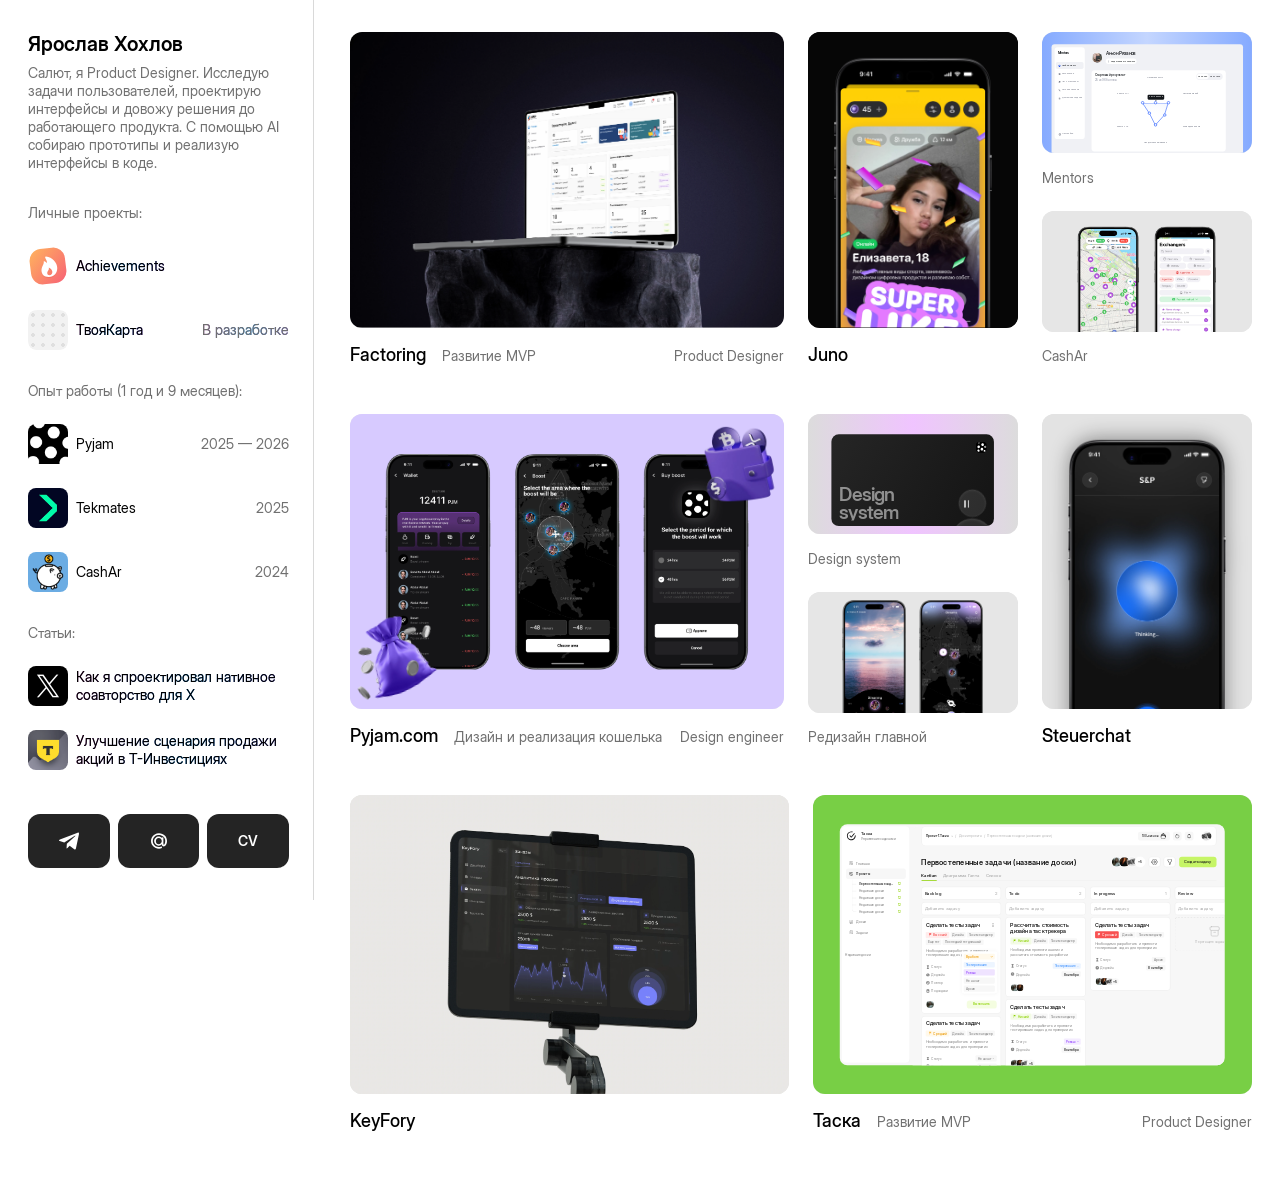
==== commit 9b57df61: "Remove Achievements download count" ====
--- a/index.html
+++ b/index.html
@@ -1,6 +1,6 @@
 <!doctype html><html lang="ru"><head><meta charset="utf-8"><meta name="viewport" content="width=device-width,initial-scale=1"><title>Ярослав Хохлов — Product Designer</title><link rel="icon" href="assets/favicon-32.png"><link rel="stylesheet" href="home.css?v=pyjam-hover-2"><link rel="stylesheet" href="fonts.css?v=woff2-1"></head><body><aside class="profile-panel" aria-label="О дизайнере">
 <div class="profile-intro"><h1>Ярослав Хохлов</h1><p>Салют, я Product Designer. Исследую задачи пользователей, проектирую интерфейсы и довожу решения до работающего продукта. С помощью AI собираю прототипы и реализую интерфейсы в коде.</p></div>
 <details class="profile-details" open><summary>Проекты, опыт и статьи</summary><div class="profile-sections">
-<section class="profile-section"><h2>Личные проекты:</h2><a class="profile-item" data-bubble="View website" href="https://achievements-for-mac.affectionatealder.chatgpt.site/" target="_blank" rel="noopener noreferrer" aria-label="Achievements — открыть сайт"><img src="assets/achievements.svg" width="40" height="40" alt=""><div class="profile-item__text"><p>Achievements</p><p class="profile-item__note">100+ скачиваний</p></div></a><div class="profile-item" data-bubble="Coming soon" tabindex="0" aria-label="ТвояКарта — в разработке"><img src="assets/figma/home/personal-project.png" width="40" height="40" alt=""><div class="profile-item__text"><p>ТвояКарта</p><p class="profile-item__note">В разработке</p></div></div></section>
+<section class="profile-section"><h2>Личные проекты:</h2><a class="profile-item" data-bubble="View website" href="https://achievements-for-mac.affectionatealder.chatgpt.site/" target="_blank" rel="noopener noreferrer" aria-label="Achievements — открыть сайт"><img src="assets/achievements.svg" width="40" height="40" alt=""><div class="profile-item__text"><p>Achievements</p></div></a><div class="profile-item" data-bubble="Coming soon" tabindex="0" aria-label="ТвояКарта — в разработке"><img src="assets/figma/home/personal-project.png" width="40" height="40" alt=""><div class="profile-item__text"><p>ТвояКарта</p><p class="profile-item__note">В разработке</p></div></div></section>
 <section class="profile-section"><h2>Опыт работы (1 год и 9 месяцев):</h2><div class="profile-item"><img src="assets/figma/home/13344.png" width="40" height="40" alt=""><div class="profile-item__text"><p>Pyjam</p><p class="profile-item__note">2025 — 2026</p></div></div><div class="profile-item"><img src="assets/figma/home/98711.png" width="40" height="40" alt=""><div class="profile-item__text"><p>Tekmates</p><p class="profile-item__note">2025</p></div></div><div class="profile-item"><img src="assets/figma/home/a3a78.png" width="40" height="40" alt=""><div class="profile-item__text"><p>CashAr</p><p class="profile-item__note">2024</p></div></div></section>
 <section class="profile-section"><h2>Статьи:</h2><a class="profile-item" data-bubble="View website" href="https://dsgners.ru/flayleone/45408-kak-ya-sproektiroval-nativnoe-soavtorstvo-dlya-x" target="_blank" rel="noopener noreferrer"><img src="assets/figma/home/b895c.webp" width="40" height="40" alt=""><div class="profile-item__text"><p>Как я спроектировал нативное соавторство для X</p></div></a><a class="profile-item" data-bubble="View website" href="https://dsgners.ru/flayleone/45559-uluchshenie-stsenariya-prodaji-aktsiy-v-t-investitsiyah" target="_blank" rel="noopener noreferrer"><img src="assets/figma/home/2cc4e.webp" width="40" height="40" alt=""><div class="profile-item__text"><p>Улучшение сценария продажи акций в Т-Инвестициях</p></div></a></section></div></details><nav class="profile-contacts" aria-label="Контакты"><a class="profile-contact" href="https://t.me/flayleone" target="_blank" rel="noopener noreferrer" aria-label="Написать в Telegram" title="Telegram"><img src="assets/figma/home/contact-6e4b4.svg" width="24" height="24" alt=""></a><a class="profile-contact" href="mailto:design.flayle@mail.ru" aria-label="Написать на design.flayle@mail.ru" title="Почта"><img src="assets/figma/home/contact-2759f.svg" width="16" height="16" alt=""></a><a class="profile-contact" href="https://disk.yandex.ru/i/p9AXZRnwgouGiw" target="_blank" rel="noopener noreferrer" aria-label="Открыть резюме" title="CV">CV</a></nav></aside><main class="work-gallery" aria-label="Проекты"><section class="work-row" aria-label="Работы"><article class="work-card" id="work-30880"><a href="nfp.html" class="work-preview" aria-label="Factoring" data-width="705" style="aspect-ratio:705/480"><div style="height:480px;position:relative;flex-shrink:0;width:100%;width:705px;height:480px;flex:none" data-node-id="5057:30881" class="preview-scene"><img alt="" style="position:absolute;inset:0;max-width:none;object-fit:cover;pointer-events:none;width:100%;height:100%" src="assets/figma/home/b3402.webp" loading="eager" decoding="async" fetchpriority="high"><video class="case-video" src="assets/video/case-2-hover.mp4" muted loop playsinline preload="none" aria-hidden="true"></video></div><span class="cursor-label" aria-hidden="true">View project</span></a><div class="work-caption"><div style="align-content:stretch;display:flex;gap:16px;align-items:baseline;position:relative;flex-shrink:0;width:318.5px" data-node-id="5057:30883"><p style="line-height:22px;position:relative;flex-shrink:0;font-size:18px;color:black" data-node-id="5057:30884">Factoring</p><p style="line-height:18px;position:relative;flex-shrink:0;color:#707070;font-size:14px" data-node-id="5057:30885">Развитие MVP</p></div><p style="line-height:18px;position:relative;flex-shrink:0;color:#707070;font-size:14px" data-node-id="5057:30886">Product Designer</p></div></article><article class="work-card" id="work-31032"><a tabindex="0" class="work-preview" href="juno.html" aria-label="Открыть кейс Juno" aria-label="Juno" data-width="341" style="aspect-ratio:341/480"><div style="background-color:#e3e3e3;height:480px;overflow:clip;position:relative;border-radius:12px;flex-shrink:0;width:100%;width:341px;height:480px;flex:none" data-node-id="5057:31033" class="preview-scene"><div style="position:absolute;height:527px;left:43px;top:42px;width:255px" data-node-id="5057:31034" data-name="Free Transparent iPhone Air Mockup (Mockuuups Studio)" class="scene-object"><img alt="" style="position:absolute;inset:0;max-width:none;object-fit:cover;pointer-events:none;width:100%;height:100%" src="assets/figma/home/06021.webp" loading="lazy" decoding="async"></div></div><video class="case-video juno-hover-video" src="assets/video/juno-hover.mp4" muted loop playsinline preload="none" aria-hidden="true"></video><span class="cursor-label" aria-hidden="true">View project</span></a><div class="work-caption"><p style="line-height:22px;position:relative;flex-shrink:0;font-size:18px;color:black" data-node-id="5057:31036">Juno</p><p style="line-height:18px;position:relative;flex-shrink:0;color:#707070;font-size:14px" data-node-id="5057:31037">Founding Product Designer</p></div></article><div class="work-stack"><article class="work-card" id="work-30888"><div tabindex="0" class="work-preview" aria-label="Mentors" data-width="341" style="aspect-ratio:341/213"><div style="flex:1 0 0;min-height:1px;overflow:clip;position:relative;border-radius:12px;width:100%;background:linear-gradient(to left,#85aaff,#c4d6ff,#85aaff);width:341px;height:213px;flex:none" data-node-id="5057:30889" class="preview-scene"><div style="position:absolute;background-color:#f0f1f5;align-content:stretch;display:flex;gap:10.367px;align-items:flex-start;left:50%;padding-left:5.183px;padding-right:27.644px;padding-top:5.183px;padding-bottom:5.183px;border-radius:5px;top:calc(50% + 51.5px);width:311px;translate:-50% -50%" data-node-id="5057:30890" class="scene-object"><div style="background-color:white;align-content:stretch;display:flex;flex-direction:column;gap:2.592px;align-items:flex-start;padding:2.592px;position:relative;border-radius:5.183px;flex-shrink:0;width:49.674px" data-node-id="5057:30891"><div style="align-content:stretch;display:flex;height:19.006px;align-items:flex-start;padding-left:2.592px;padding-top:2.592px;position:relative;flex-shrink:0;width:100%" data-node-id="5057:30892"><p style="word-break:break-word;font-family:Inter Display,Arial,sans-serif;font-weight:700;line-height:0.85;position:relative;flex-shrink:0;font-size:6.047px;color:var(--text\/text-primary,#13161a);text-align:center;letter-spacing:-0.4233px;white-space:nowrap" data-node-id="5057:30893">Mentors</p></div><div style="align-content:stretch;display:flex;flex-direction:column;gap:2.592px;height:108.85px;align-items:flex-start;position:relative;flex-shrink:0" data-node-id="5057:30894"><div style="background-color:#f0f1f5;align-content:stretch;display:flex;gap:1.728px;align-items:center;overflow:clip;padding-left:3.456px;padding-right:3.456px;padding-top:2.592px;padding-bottom:2.592px;position:relative;border-radius:2.592px;flex-shrink:0;width:100%" data-node-id="5057:30895" data-name="Header button"><div style="overflow:clip;position:relative;border-radius:47.946px;flex-shrink:0;width:4.319px;height:4.319px" data-node-id="5057:30896" data-name="20 px"><div style="position:absolute;left:50%;width:4.319px;height:4.319px;top:50%;translate:-50% -50%" data-node-id="5057:30897"><div style="position:absolute;inset:1.55% 6.7%"><img alt="" style="display:block;max-width:none" src="assets/figma/home/34b4c.svg" loading="lazy" decoding="async"></div></div><p style="word-break:break-word;position:absolute;font-family:Inter Display,Arial,sans-serif;font-weight:600;font-weight:600;line-height:normal;left:50%;font-size:1.728px;color:var(--background\/layer-01,white);text-align:center;top:calc(50% - 1.08px);letter-spacing:-0.0346px;width:4.319px;translate:-50% 0" data-node-id="5057:30898">80</p></div><p style="word-break:break-word;font-family:Inter Display,Arial,sans-serif;font-weight:400;line-height:1.6;position:relative;flex-shrink:0;font-size:3.456px;color:var(--text\/text-primary,#13161a);text-align:center;letter-spacing:-0.0691px;white-space:nowrap" data-node-id="5057:30899">Твой прогресс</p></div><div style="align-content:stretch;display:flex;gap:1.728px;align-items:center;padding-left:3.456px;padding-right:3.456px;padding-top:2.592px;padding-bottom:2.592px;position:relative;border-radius:2.592px;flex-shrink:0;width:44.49px" data-node-id="5057:30900" data-name="Header button"><div style="position:relative;flex-shrink:0;width:4.319px;height:4.319px" data-node-id="I5057:30900;135:9258" data-name="20 px"><img alt="" style="position:absolute;display:block;inset:0;max-width:none" src="assets/figma/home/cbfd7.svg" loading="lazy" decoding="async"></div><p style="word-break:break-word;font-family:Inter Display,Arial,sans-serif;font-weight:400;line-height:1.6;position:relative;flex-shrink:0;font-size:3.46px;color:var(--text\/text-secondary,#787c8a);text-align:center;letter-spacing:-0.0692px;white-space:nowrap" data-node-id="I5057:30900;135:9246">Расписание</p></div><div style="align-content:stretch;display:flex;gap:1.728px;align-items:center;padding-left:3.456px;padding-right:3.456px;padding-top:2.592px;padding-bottom:2.592px;position:relative;border-radius:2.592px;flex-shrink:0;width:44.49px" data-node-id="5057:30901" data-name="Header button"><div style="position:relative;flex-shrink:0;width:4.319px;height:4.319px" data-node-id="I5057:30901;135:9258" data-name="20 px"><img alt="" style="position:absolute;display:block;inset:0;max-width:none" src="assets/figma/home/e6cf0.svg" loading="lazy" decoding="async"></div><p style="word-break:break-word;font-family:Inter Display,Arial,sans-serif;font-weight:400;line-height:1.6;position:relative;flex-shrink:0;font-size:3.46px;color:var(--text\/text-secondary,#787c8a);text-align:center;letter-spacing:-0.0692px;white-space:nowrap" data-node-id="I5057:30901;135:9246">Чат с ментором</p></div><div style="align-content:stretch;display:flex;gap:1.728px;align-items:center;padding-left:3.456px;padding-right:3.456px;padding-top:2.592px;padding-bottom:2.592px;position:relative;border-radius:2.592px;flex-shrink:0;width:44.49px" data-node-id="5057:30902" data-name="Header button"><div style="position:relative;flex-shrink:0;width:4.319px;height:4.319px" data-node-id="I5057:30902;135:9258" data-name="20 px"><img alt="" style="position:absolute;display:block;inset:0;max-width:none" src="assets/figma/home/13144.svg" loading="lazy" decoding="async"></div><p style="word-break:break-word;font-family:Inter Display,Arial,sans-serif;font-weight:400;line-height:1.6;position:relative;flex-shrink:0;font-size:3.46px;color:var(--text\/text-secondary,#787c8a);text-align:center;letter-spacing:-0.0692px;white-space:nowrap" data-node-id="I5057:30902;135:9246">История звонков</p></div><div style="align-content:stretch;display:flex;gap:1.728px;align-items:center;padding-left:3.456px;padding-right:3.456px;padding-top:2.592px;padding-bottom:2.592px;position:relative;border-radius:2.592px;flex-shrink:0;width:44.49px" data-node-id="5057:30903" data-name="Header button"><div style="position:relative;flex-shrink:0;width:4.319px;height:4.319px" data-node-id="I5057:30903;135:9258" data-name="20 px"><img alt="" style="position:absolute;display:block;inset:0;max-width:none" src="assets/figma/home/b7953.svg" loading="lazy" decoding="async"></div><p style="word-break:break-word;font-family:Inter Display,Arial,sans-serif;font-weight:400;line-height:1.6;position:relative;flex-shrink:0;font-size:3.46px;color:var(--text\/text-secondary,#787c8a);text-align:center;letter-spacing:-0.0692px;white-space:nowrap" data-node-id="I5057:30903;135:9246">Домашние задания</p></div></div><div style="align-content:stretch;display:flex;gap:1.728px;align-items:center;padding-left:3.456px;padding-right:3.456px;padding-top:2.592px;padding-bottom:2.592px;position:relative;border-radius:2.592px;flex-shrink:0;width:100%" data-node-id="5057:30904" data-name="Header button"><div style="position:relative;flex-shrink:0;width:5.183px;height:5.183px" data-node-id="5057:30905" data-name="cog"><img alt="" style="position:absolute;display:block;inset:0;max-width:none" src="assets/figma/home/937b7.svg" loading="lazy" decoding="async"></div><p style="word-break:break-word;font-family:Inter Display,Arial,sans-serif;font-weight:400;line-height:1.6;position:relative;flex-shrink:0;font-size:3.456px;color:var(--text\/text-secondary,#787c8a);text-align:center;letter-spacing:-0.0691px;white-space:nowrap" data-node-id="5057:30906">Настройки</p></div></div><div style="align-content:stretch;display:flex;flex:1 0 0;flex-direction:column;gap:2.592px;align-items:flex-start;justify-content:center;min-width:1px;position:relative" data-node-id="5057:30907"><div style="align-content:stretch;display:flex;gap:5.183px;align-items:center;padding-top:6.911px;padding-bottom:6.911px;position:relative;border-radius:2.592px;flex-shrink:0" data-node-id="5057:30908" data-name="Frame"><div style="border-width:0.216px;border-color:rgba(0,0,0,0);border-style:solid;position:relative;border-radius:2159.506px;flex-shrink:0;width:18.574px;height:18.574px" data-node-id="5057:30909" data-name="Rectangle"><img alt="" style="position:absolute;inset:0;max-width:none;object-fit:cover;pointer-events:none;border-radius:2159.506px;width:100%;height:100%" src="assets/figma/home/6c691.webp" loading="lazy" decoding="async"></div><div style="align-content:stretch;display:flex;flex-direction:column;gap:4.319px;align-items:flex-start;justify-content:center;position:relative;flex-shrink:0" data-node-id="5057:30910" data-name="Frame"><p style="text-box-edge:cap alphabetic;text-box-trim:trim-both;word-break:break-word;font-family:Inter Display,Arial,sans-serif;font-weight:500;font-weight:500;line-height:0.9;position:relative;flex-shrink:0;font-size:7.775px;color:var(--text\/text-primary,#13161a);letter-spacing:-0.311px;white-space:nowrap" data-node-id="5057:30911">Антон Рязанов</p><div style="background-color:white;align-content:stretch;display:flex;gap:1.728px;align-items:center;justify-content:center;overflow:clip;padding-left:2.592px;padding-right:2.592px;padding-top:1.728px;padding-bottom:1.728px;position:relative;border-radius:40px;flex-shrink:0" data-node-id="5057:30912" data-name="Button tiny"><div style="position:relative;flex-shrink:0;width:3.456px;height:3.456px" data-node-id="I5057:30912;81:12109" data-name="16 px"><img alt="" style="position:absolute;display:block;inset:0;max-width:none" src="assets/figma/home/beed4.svg" loading="lazy" decoding="async"></div><p style="word-break:break-word;font-family:Inter Display,Arial,sans-serif;font-weight:400;line-height:1.6;position:relative;flex-shrink:0;font-size:3.46px;color:var(--text\/text-primary,#13161a);letter-spacing:-0.0692px;white-space:nowrap" data-node-id="I5057:30912;81:12102">Редактировать профиль</p></div></div></div><div style="align-content:stretch;display:flex;flex-direction:column;gap:2.592px;align-items:flex-start;position:relative;flex-shrink:0;width:100%" data-node-id="5057:30913"><div style="background-color:white;height:132.607px;position:relative;border-radius:5.183px;flex-shrink:0;width:100%" data-node-id="5057:30914"><div style="position:absolute;display:contents;left:calc(50% - 0.21px);top:9.72px;translate:-50% 0" data-node-id="5057:30915"><p style="word-break:break-word;position:absolute;font-family:Inter Display,Arial,sans-serif;font-weight:500;font-weight:500;line-height:1.6;left:calc(50% - 5.11px);font-size:3.024px;color:var(--text\/text-secondary,#787c8a);text-align:center;top:115.98px;letter-spacing:-0.0605px;white-space:nowrap;translate:-50% 0" data-node-id="5057:30916">Продуктовое мышление</p><p style="word-break:break-word;position:absolute;font-family:Inter Display,Arial,sans-serif;font-weight:500;font-weight:500;line-height:1.6;left:calc(50% - 5.49px);font-size:3.024px;color:var(--text\/text-secondary,#787c8a);text-align:center;top:9.72px;letter-spacing:-0.0605px;white-space:nowrap;translate:-50% 0" data-node-id="5057:30917">Насмотренность</p><p style="word-break:break-word;position:absolute;font-family:Inter Display,Arial,sans-serif;font-weight:500;font-weight:500;line-height:1.6;left:59.33px;font-size:3.024px;color:var(--text\/text-secondary,#787c8a);text-align:right;top:89.41px;letter-spacing:-0.0605px;white-space:nowrap;translate:-100% 0" data-node-id="5057:30918">Работа с UX</p><p style="word-break:break-word;position:absolute;font-family:Inter Display,Arial,sans-serif;font-weight:500;font-weight:500;line-height:1.6;left:59.63px;font-size:3.024px;color:var(--text\/text-secondary,#787c8a);text-align:right;top:36.28px;letter-spacing:-0.0605px;white-space:nowrap;translate:-100% 0" data-node-id="5057:30919">Работа с UI</p><p style="word-break:break-word;position:absolute;font-family:Inter Display,Arial,sans-serif;font-weight:500;font-weight:500;line-height:1.6;left:148.37px;font-size:3.024px;color:var(--text\/text-secondary,#787c8a);top:36.28px;letter-spacing:-0.0605px;white-space:nowrap" data-node-id="5057:30920">Инструментарий</p><p style="word-break:break-word;position:absolute;font-family:Inter Display,Arial,sans-serif;font-weight:500;font-weight:500;line-height:1.6;left:148.37px;font-size:3.024px;color:var(--text\/text-secondary,#787c8a);top:89.2px;letter-spacing:-0.0605px;white-space:nowrap" data-node-id="5057:30921">Командная работа</p><div style="position:absolute;left:calc(50% - 4.97px);width:96.324px;height:96.324px;top:calc(50% - 1.08px);translate:-50% -50%" data-node-id="5057:30922"><img alt="" style="position:absolute;display:block;inset:0;max-width:none" src="assets/figma/home/c1bd2.svg" loading="lazy" decoding="async"></div><div style="position:absolute;left:calc(50% - 4.97px);width:72.243px;height:72.243px;top:calc(50% - 1.08px);translate:-50% -50%" data-node-id="5057:30923"><img alt="" style="position:absolute;display:block;inset:0;max-width:none" src="assets/figma/home/f4378.svg" loading="lazy" decoding="async"></div><div style="position:absolute;left:calc(50% - 4.97px);width:48.162px;height:48.162px;top:calc(50% - 1.08px);translate:-50% -50%" data-node-id="5057:30924"><img alt="" style="position:absolute;display:block;inset:0;max-width:none" src="assets/figma/home/c34a0.svg" loading="lazy" decoding="async"></div><div style="position:absolute;left:calc(50% - 4.97px);width:24.081px;height:24.081px;top:calc(50% - 1.08px);translate:-50% -50%" data-node-id="5057:30925"><img alt="" style="position:absolute;display:block;inset:0;max-width:none" src="assets/figma/home/94700.svg" loading="lazy" decoding="async"></div><div style="position:absolute;height:36.391px;left:83.26px;top:53.13px;width:41.575px" data-node-id="5057:30926"><div style="position:absolute;inset:-1.19% -1.4% -2.1% -1.92%"><img alt="" style="display:block;max-width:none" src="assets/figma/home/cdc05.svg" loading="lazy" decoding="async"></div></div><div style="position:absolute;background-color:white;border-width:1.296px;border-color:#1952fe;border-style:solid;left:calc(50% - 4.97px);border-radius:21.597px;width:5.183px;height:5.183px;top:calc(50% - 13.17px);translate:-50% -50%" data-node-id="5057:30927"></div><div style="position:absolute;background-color:white;border-width:1.296px;border-color:#1952fe;border-style:solid;left:calc(50% + 15.98px);border-radius:21.597px;width:5.183px;height:5.183px;top:calc(50% - 13.17px);translate:-50% -50%" data-node-id="5057:30928"></div><div style="position:absolute;background-color:white;border-width:1.296px;border-color:#1952fe;border-style:solid;left:calc(50% + 9.72px);border-radius:21.597px;width:5.183px;height:5.183px;top:calc(50% + 6.69px);translate:-50% -50%" data-node-id="5057:30929"></div><div style="position:absolute;background-color:white;border-width:1.296px;border-color:#1952fe;border-style:solid;left:calc(50% - 4.97px);border-radius:21.597px;width:5.183px;height:5.183px;top:calc(50% + 23.11px);translate:-50% -50%" data-node-id="5057:30930"></div><div style="position:absolute;background-color:white;border-width:1.296px;border-color:#1952fe;border-style:solid;left:calc(50% - 14.47px);border-radius:21.597px;width:5.183px;height:5.183px;top:calc(50% + 4.1px);translate:-50% -50%" data-node-id="5057:30931"></div><div style="position:absolute;background-color:white;border-width:1.296px;border-color:#1952fe;border-style:solid;left:calc(50% - 25.92px);border-radius:21.597px;width:5.183px;height:5.183px;top:calc(50% - 13.17px);translate:-50% -50%" data-node-id="5057:30932"></div></div><div style="position:absolute;align-content:stretch;display:flex;align-items:center;right:5.18px;top:5.18px" data-node-id="5057:30933"><div style="background-color:#f0f1f5;align-content:stretch;display:flex;align-items:center;padding:0.864px;position:relative;border-radius:2159.506px;flex-shrink:0" data-node-id="5057:30934"><div style="background-color:white;align-content:stretch;display:flex;gap:1.728px;align-items:center;justify-content:center;overflow:clip;padding-left:2.592px;padding-right:2.592px;padding-top:1.728px;padding-bottom:1.728px;position:relative;border-radius:40px;flex-shrink:0" data-node-id="5057:30935" data-name="Button tiny"><p style="word-break:break-word;font-family:Inter Display,Arial,sans-serif;font-weight:400;line-height:1.6;position:relative;flex-shrink:0;font-size:3.46px;color:var(--text\/text-primary,#13161a);letter-spacing:-0.0692px;white-space:nowrap" data-node-id="I5057:30935;81:12193">Как было</p></div><div style="align-content:stretch;display:flex;gap:1.728px;align-items:center;justify-content:center;overflow:clip;padding-left:2.592px;padding-right:2.592px;padding-top:1.728px;padding-bottom:1.728px;position:relative;border-radius:40px;flex-shrink:0" data-node-id="5057:30936" data-name="Button tiny"><p style="word-break:break-word;font-family:Inter Display,Arial,sans-serif;font-weight:400;line-height:1.6;position:relative;flex-shrink:0;font-size:3.46px;color:var(--text\/text-primary,#13161a);letter-spacing:-0.0692px;white-space:nowrap" data-node-id="I5057:30936;81:12102">Как стало</p></div></div></div><div style="position:absolute;align-content:stretch;display:flex;flex-direction:column;isolation:isolate;align-items:center;left:91.14px;top:39.95px" data-node-id="5057:30937"><div style="background-color:#13161a;align-content:stretch;display:flex;align-items:center;justify-content:center;margin-bottom:-0.432px;min-width:10.366666793823242px;padding-left:2.592px;padding-right:2.592px;padding-top:1.728px;padding-bottom:1.728px;position:relative;border-radius:1.728px;flex-shrink:0;z-index:2" data-node-id="5057:30938"><p style="word-break:break-word;flex:1 0 0;font-family:Inter Display,Arial,sans-serif;font-weight:500;font-weight:500;line-height:1.6;min-width:1px;position:relative;font-size:3.024px;color:var(--background\/layer-01,white);text-align:center;letter-spacing:-0.0605px" data-node-id="5057:30939">2 из 16 баллов</p></div><div style="height:2.811px;position:relative;flex-shrink:0;width:5.615px;z-index:1" data-node-id="5057:30940" data-name="Union"><img alt="" style="position:absolute;display:block;inset:0;max-width:none" src="assets/figma/home/be985.svg" loading="lazy" decoding="async"></div></div><div style="word-break:break-word;position:absolute;align-content:stretch;display:flex;flex-direction:column;font-family:Inter Display,Arial,sans-serif;font-weight:500;font-weight:500;align-items:flex-start;justify-content:center;line-height:1.4;left:5.18px;font-size:5.183px;top:5.18px;letter-spacing:-0.1037px;white-space:nowrap" data-node-id="5057:30942" data-name="Frame"><p style="position:relative;flex-shrink:0;color:var(--text\/text-primary,#13161a)" data-node-id="5057:30943">Стартовый результат</p><p style="position:relative;flex-shrink:0;color:var(--text\/text-disabled-primary,#a7abb8)" data-node-id="5057:30944">25 из 96 баллов</p></div></div><div style="grid-template-rows:max-content;display:inline-grid;line-height:0;place-items:start;position:relative;flex-shrink:0;width:100%" data-node-id="5057:30945"><div style="background-color:white;grid-column:1;align-content:stretch;display:flex;flex-direction:column;gap:7.775px;align-items:flex-start;margin-left:0;margin-top:0;padding:5.183px;position:relative;border-radius:5.183px;grid-row:1;width:100%" data-node-id="5057:30946" data-name="Тариф"><div style="align-content:stretch;display:flex;flex-direction:column;gap:0.864px;align-items:flex-start;position:relative;flex-shrink:0;width:183.576px" data-node-id="5057:30947" data-name="Frame"><div style="align-content:stretch;display:flex;gap:0.864px;align-items:center;position:relative;flex-shrink:0" data-node-id="5057:30948" data-name="Frame"><p style="word-break:break-word;font-family:Inter Display,Arial,sans-serif;font-weight:500;font-weight:500;line-height:1.4;position:relative;flex-shrink:0;font-size:5.183px;color:var(--text\/text-primary,#13161a);letter-spacing:-0.1037px;white-space:nowrap" data-node-id="5057:30949">У тебя</p><div style="align-content:stretch;display:flex;gap:0.432px;align-items:center;position:relative;flex-shrink:0" data-node-id="5057:30950" data-name="Frame"><div style="position:relative;flex-shrink:0;width:7.775px;height:7.775px" data-node-id="5057:30951" data-name="Status icon 72px"><div style="position:absolute;inset:-23.67% -36.35% -44.4% -33.45%"><img alt="" style="display:block;max-width:none" src="assets/figma/home/70e88.svg" loading="lazy" decoding="async"></div></div><p style="word-break:break-word;font-family:Inter Display,Arial,sans-serif;font-weight:500;font-weight:500;line-height:1.4;position:relative;flex-shrink:0;font-size:5.183px;color:var(--text\/text-primary,#13161a);letter-spacing:-0.1037px;white-space:nowrap" data-node-id="5057:30952">Бронзовый статус</p></div></div><div style="word-break:break-word;font-family:Inter Display,Arial,sans-serif;font-weight:400;line-height:0;position:relative;flex-shrink:0;font-size:3.888px;color:var(--text\/text-secondary,#787c8a);letter-spacing:-0.0778px;width:147.293px;white-space:pre-wrap" data-node-id="5057:30953"><p style="line-height:1.2;margin-bottom:0">Чем больше ты занимаешься с ментором, тем выше твоя скидка!</p><p style="line-height:1.2">Углубляй свои знания и получай выгоду — вместе мы достигнем большего!</p></div></div><div style="align-content:stretch;display:flex;flex-direction:column;gap:2.592px;align-items:flex-start;position:relative;flex-shrink:0;width:100%" data-node-id="5057:30954"><div style="align-content:stretch;display:flex;flex-direction:column;align-items:flex-start;position:relative;flex-shrink:0;width:100%" data-node-id="5057:30955" data-name="Frame"><div style="align-content:stretch;display:flex;align-items:flex-start;justify-content:center;position:relative;flex-shrink:0;width:100%" data-node-id="5057:30956" data-name="Frame"><div style="background-color:#f0f1f5;align-content:stretch;display:flex;flex:1 0 0;flex-direction:column;gap:1.728px;align-items:center;min-width:1px;padding-bottom:5.183px;padding-top:1.728px;padding-left:1.728px;padding-right:1.728px;position:relative;border-radius:2.592px;align-self:stretch" data-node-id="5057:30957" data-name="Frame"><div style="position:relative;flex-shrink:0;width:15.55px;height:15.55px" data-node-id="5057:30958" data-name="Status icon 72px"><div style="position:absolute;inset:0 -8.05% -13.42% -5.15%"><img alt="" style="display:block;max-width:none" src="assets/figma/home/599d6.svg" loading="lazy" decoding="async"></div></div><div style="word-break:break-word;align-content:stretch;display:flex;flex-direction:column;font-family:Inter Display,Arial,sans-serif;font-weight:500;font-weight:500;gap:0.432px;height:11.231px;align-items:center;justify-content:center;position:relative;flex-shrink:0;white-space:nowrap" data-node-id="5057:30959" data-name="Frame"><p style="line-height:1;position:relative;flex-shrink:0;font-size:3.888px;color:var(--text\/text-primary,#13161a);letter-spacing:-0.0778px" data-node-id="5057:30960">Бронза</p><p style="line-height:1.6;position:relative;flex-shrink:0;font-size:3.024px;color:var(--text\/text-secondary,#787c8a);letter-spacing:-0.0605px" data-node-id="5057:30961">Твой статус</p></div><div style="align-content:stretch;display:flex;flex-direction:column;align-items:flex-start;position:relative;flex-shrink:0;width:100%" data-node-id="5057:30966" data-name="Frame"><div style="align-content:stretch;display:flex;align-items:center;justify-content:center;position:relative;flex-shrink:0;width:100%" data-node-id="5057:30967" data-name="Frame"><p style="word-break:break-word;font-family:Inter Display,Arial,sans-serif;font-weight:400;line-height:1.6;position:relative;flex-shrink:0;font-size:3.456px;color:var(--text\/text-primary,#13161a);text-align:center;letter-spacing:-0.0691px;white-space:nowrap" data-node-id="5057:30968">0% комиссий</p></div><div style="align-content:stretch;display:flex;align-items:center;justify-content:center;position:relative;flex-shrink:0;width:100%" data-node-id="5057:30969" data-name="Frame"><p style="word-break:break-word;font-family:Inter Display,Arial,sans-serif;font-weight:400;line-height:1.6;position:relative;flex-shrink:0;font-size:3.456px;color:var(--text\/text-primary,#13161a);text-align:center;letter-spacing:-0.0691px;white-space:nowrap" data-node-id="5057:30970">Чат с ментором</p></div><div style="align-content:stretch;display:flex;align-items:center;justify-content:center;position:relative;flex-shrink:0;width:100%" data-node-id="5057:30971" data-name="Frame"><p style="word-break:break-word;font-family:Inter Display,Arial,sans-serif;font-weight:400;line-height:1.6;position:relative;flex-shrink:0;font-size:3.456px;color:var(--text\/text-primary,#13161a);text-align:center;letter-spacing:-0.0691px;white-space:nowrap" data-node-id="5057:30972">Пробный урок за 97 ₽</p></div></div></div><div style="align-content:stretch;display:flex;flex:1 0 0;flex-direction:column;gap:1.728px;align-items:center;min-width:1px;padding-bottom:5.183px;padding-top:1.728px;padding-left:1.728px;padding-right:1.728px;position:relative;border-radius:2.592px;align-self:stretch" data-node-id="5057:30973" data-name="Frame"><div style="position:relative;flex-shrink:0;width:15.55px;height:15.55px" data-node-id="5057:30974" data-name="Status icon 72px"><div style="position:absolute;inset:0 -8.05% -13.42% -5.15%"><img alt="" style="display:block;max-width:none" src="assets/figma/home/f636a.svg" loading="lazy" decoding="async"></div></div><div style="word-break:break-word;align-content:stretch;display:flex;flex-direction:column;font-family:Inter Display,Arial,sans-serif;font-weight:500;font-weight:500;gap:0.432px;height:11.231px;align-items:center;justify-content:center;position:relative;flex-shrink:0;white-space:nowrap" data-node-id="5057:30975" data-name="Frame"><p style="line-height:1;position:relative;flex-shrink:0;font-size:3.888px;color:var(--text\/text-primary,#13161a);letter-spacing:-0.0778px" data-node-id="5057:30976">Серебро</p><p style="line-height:1.6;position:relative;flex-shrink:0;font-size:3.024px;color:var(--text\/text-secondary,#787c8a);letter-spacing:-0.0605px" data-node-id="5057:30977">Ещё 5 занятий</p></div><div style="align-content:stretch;display:flex;flex-direction:column;align-items:center;position:relative;flex-shrink:0;width:100%" data-node-id="5057:30978" data-name="Frame"><div style="align-content:stretch;display:flex;gap:0.864px;align-items:center;justify-content:center;position:relative;flex-shrink:0;width:100%" data-node-id="5057:30979" data-name="Frame"><p style="word-break:break-word;font-family:Inter Display,Arial,sans-serif;font-weight:400;line-height:1.6;position:relative;flex-shrink:0;font-size:3.456px;color:var(--text\/text-primary,#13161a);text-align:center;letter-spacing:-0.0691px;white-space:nowrap" data-node-id="5057:30980">ИИ-конспекты</p><div style="position:relative;flex-shrink:0;width:4.319px;height:4.319px" data-node-id="5057:30981" data-name="help-circle"><img alt="" style="position:absolute;display:block;inset:0;max-width:none" src="assets/figma/home/38add.svg" loading="lazy" decoding="async"></div></div><div style="align-content:stretch;display:flex;align-items:center;justify-content:center;position:relative;flex-shrink:0;width:100%" data-node-id="5057:30983" data-name="Frame"><p style="word-break:break-word;font-family:Inter Display,Arial,sans-serif;font-weight:400;line-height:1.6;position:relative;flex-shrink:0;font-size:3.456px;color:var(--text\/text-primary,#13161a);text-align:center;letter-spacing:-0.0691px;white-space:nowrap" data-node-id="5057:30984">Записи звонков</p></div><div style="align-content:stretch;display:flex;align-items:center;justify-content:center;position:relative;flex-shrink:0;width:100%" data-node-id="5057:30985" data-name="Frame"><p style="word-break:break-word;font-family:Inter Display,Arial,sans-serif;font-weight:400;line-height:1.6;position:relative;flex-shrink:0;font-size:3.456px;color:var(--text\/text-primary,#13161a);text-align:center;letter-spacing:-0.0691px;white-space:nowrap" data-node-id="5057:30986">Скидка 3%</p></div></div></div><div style="display:flex;align-items:center;justify-content:center;position:relative;align-self:stretch;flex-shrink:0;width:0;container-type:size" data-node-id="5057:30987"><div style="flex:none;width:100cqh;rotate:90deg"><div style="height:0;position:relative;width:100%" data-name="Line"><div style="position:absolute;inset:-0.11px 0 -0.11px -0.2%"><img alt="" style="display:block;max-width:none" src="assets/figma/home/523e1.svg" loading="lazy" decoding="async"></div></div></div></div><div style="align-content:stretch;display:flex;flex:1 0 0;flex-direction:column;gap:1.728px;align-items:center;min-width:1px;padding-bottom:5.183px;padding-top:1.728px;padding-left:1.728px;padding-right:1.728px;position:relative;border-radius:2.592px;align-self:stretch" data-node-id="5057:30988" data-name="Frame"><div style="position:relative;flex-shrink:0;width:15.55px;height:15.55px" data-node-id="5057:30989" data-name="Status icon 72px"><div style="position:absolute;height:7.991px;left:calc(50% - 0.02px);top:calc(50% + 0.11px);width:10.325px;translate:-50% -50%" data-node-id="I5057:30989;78:6241" data-name="Group"><div style="position:absolute;inset:-46.1% -35.46% -71.94% -35.05%"><img alt="" style="display:block;max-width:none" src="assets/figma/home/844ce.svg" loading="lazy" decoding="async"></div></div></div><div style="word-break:break-word;align-content:stretch;display:flex;flex-direction:column;font-family:Inter Display,Arial,sans-serif;font-weight:500;font-weight:500;gap:0.432px;height:11.231px;align-items:center;justify-content:center;position:relative;flex-shrink:0;white-space:nowrap" data-node-id="5057:30990" data-name="Frame"><p style="line-height:1;position:relative;flex-shrink:0;font-size:3.888px;color:var(--text\/text-primary,#13161a);letter-spacing:-0.0778px" data-node-id="5057:30991">Золото</p><p style="line-height:1.6;position:relative;flex-shrink:0;font-size:3.024px;color:var(--text\/text-secondary,#787c8a);letter-spacing:-0.0605px" data-node-id="5057:30992">Ещё 11 занятий</p></div><div style="align-content:stretch;display:flex;flex-direction:column;align-items:flex-start;position:relative;flex-shrink:0;width:100%" data-node-id="5057:30993" data-name="Frame"><div style="align-content:stretch;display:flex;align-items:center;justify-content:center;position:relative;flex-shrink:0;width:100%" data-node-id="5057:30994" data-name="Frame"><p style="word-break:break-word;font-family:Inter Display,Arial,sans-serif;font-weight:400;line-height:1.6;position:relative;flex-shrink:0;font-size:3.456px;color:var(--text\/text-primary,#13161a);text-align:center;letter-spacing:-0.0691px;white-space:nowrap" data-node-id="5057:30995">Домашние задания</p></div><div style="align-content:stretch;display:flex;align-items:center;justify-content:center;position:relative;flex-shrink:0;width:100%" data-node-id="5057:30996" data-name="Frame"><p style="word-break:break-word;font-family:Inter Display,Arial,sans-serif;font-weight:400;line-height:1.6;position:relative;flex-shrink:0;font-size:3.456px;color:var(--text\/text-primary,#13161a);text-align:center;letter-spacing:-0.0691px;white-space:nowrap" data-node-id="5057:30997">Золотая метка</p></div><div style="align-content:stretch;display:flex;align-items:center;justify-content:center;position:relative;flex-shrink:0;width:100%" data-node-id="5057:30998" data-name="Frame"><p style="word-break:break-word;font-family:Inter Display,Arial,sans-serif;font-weight:400;line-height:1.6;position:relative;flex-shrink:0;font-size:3.456px;color:var(--text\/text-primary,#13161a);text-align:center;letter-spacing:-0.0691px;white-space:nowrap" data-node-id="5057:30999">Скидка 6%</p></div></div></div><div style="display:flex;align-items:center;justify-content:center;position:relative;align-self:stretch;flex-shrink:0;width:0;container-type:size" data-node-id="5057:31000"><div style="flex:none;width:100cqh;rotate:90deg"><div style="height:0;position:relative;width:100%" data-name="Line"><div style="position:absolute;inset:-0.11px 0 -0.11px -0.2%"><img alt="" style="display:block;max-width:none" src="assets/figma/home/523e1.svg" loading="lazy" decoding="async"></div></div></div></div><div style="align-content:stretch;display:flex;flex:1 0 0;flex-direction:column;gap:1.728px;align-items:center;min-width:1px;padding-bottom:5.183px;padding-top:1.728px;padding-left:1.728px;padding-right:1.728px;position:relative;border-radius:2.592px;align-self:stretch" data-node-id="5057:31001" data-name="Frame"><div style="position:relative;flex-shrink:0;width:15.55px;height:15.55px" data-node-id="5057:31002" data-name="Status icon 72px"><div style="position:absolute;height:9.071px;left:calc(50% - 0.02px);top:calc(50% - 0.43px);width:10.504px;translate:-50% -50%" data-node-id="I5057:31002;78:6266" data-name="Group"><div style="position:absolute;inset:-28.71% -33.99% -63.38% -33.6%"><img alt="" style="display:block;max-width:none" src="assets/figma/home/00058.svg" loading="lazy" decoding="async"></div></div></div><div style="word-break:break-word;align-content:stretch;display:flex;flex-direction:column;font-family:Inter Display,Arial,sans-serif;font-weight:500;font-weight:500;gap:0.432px;height:11.231px;align-items:center;justify-content:center;position:relative;flex-shrink:0;white-space:nowrap" data-node-id="5057:31003" data-name="Frame"><p style="line-height:1;position:relative;flex-shrink:0;font-size:3.888px;color:var(--text\/text-primary,#13161a);letter-spacing:-0.0778px" data-node-id="5057:31004">Платина</p><p style="line-height:1.6;position:relative;flex-shrink:0;font-size:3.024px;color:var(--text\/text-secondary,#787c8a);letter-spacing:-0.0605px" data-node-id="5057:31005">Ещё 16 занятий</p></div><div style="align-content:stretch;display:flex;flex-direction:column;align-items:flex-start;position:relative;flex-shrink:0;width:100%" data-node-id="5057:31006" data-name="Frame"><div style="align-content:stretch;display:flex;align-items:center;justify-content:center;position:relative;flex-shrink:0;width:100%" data-node-id="5057:31007" data-name="Frame"><p style="word-break:break-word;font-family:Inter Display,Arial,sans-serif;font-weight:400;line-height:1.6;position:relative;flex-shrink:0;font-size:3.456px;color:var(--text\/text-primary,#13161a);text-align:center;letter-spacing:-0.0691px;white-space:nowrap" data-node-id="5057:31008">Звонки дольше на 20%</p></div><div style="align-content:stretch;display:flex;align-items:center;justify-content:center;position:relative;flex-shrink:0;width:100%" data-node-id="5057:31009" data-name="Frame"><p style="word-break:break-word;font-family:Inter Display,Arial,sans-serif;font-weight:400;line-height:1.6;position:relative;flex-shrink:0;font-size:3.456px;color:var(--text\/text-primary,#13161a);text-align:center;letter-spacing:-0.0691px;white-space:nowrap" data-node-id="5057:31010">Платиновая метка</p></div><div style="align-content:stretch;display:flex;align-items:center;justify-content:center;position:relative;flex-shrink:0;width:100%" data-node-id="5057:31011" data-name="Frame"><p style="word-break:break-word;font-family:Inter Display,Arial,sans-serif;font-weight:400;line-height:1.6;position:relative;flex-shrink:0;font-size:3.456px;color:var(--text\/text-primary,#13161a);text-align:center;letter-spacing:-0.0691px;white-space:nowrap" data-node-id="5057:31012">Скидка 10%</p></div></div></div></div></div><div style="align-content:stretch;display:flex;gap:0.864px;align-items:flex-start;position:relative;flex-shrink:0;width:100%" data-node-id="5057:31013"><div style="background-color:#dadde5;flex:1 0 0;height:1.728px;min-width:1px;position:relative;border-radius:21.597px" data-node-id="5057:31014" data-name="Slider"><div style="position:absolute;background-color:#1952fe;border-width:0.216px;border-color:#1952fe;border-style:solid;height:1.728px;left:0;border-radius:21.597px;top:0;width:14.902px" data-node-id="5057:31015" data-name="Slider"></div></div><div style="background-color:#dadde5;flex:1 0 0;height:1.728px;min-width:1px;position:relative;border-radius:21.597px" data-node-id="5057:31016" data-name="Slider"></div><div style="background-color:#dadde5;flex:1 0 0;height:1.728px;min-width:1px;position:relative;border-radius:21.597px" data-node-id="5057:31017" data-name="Slider"></div><div style="background-color:#dadde5;flex:1 0 0;height:1.728px;min-width:1px;position:relative;border-radius:21.597px" data-node-id="5057:31018" data-name="Slider"></div></div></div></div></div><div style="position:absolute;align-content:stretch;display:flex;flex-direction:column;isolation:isolate;align-items:center;left:61.55px;top:174.29px" data-node-id="5057:31019"><div style="background-color:#13161a;align-content:stretch;display:flex;align-items:center;justify-content:center;margin-bottom:-0.432px;min-width:10.366666793823242px;padding-left:2.592px;padding-right:2.592px;padding-top:1.728px;padding-bottom:1.728px;position:relative;border-radius:1.728px;flex-shrink:0;z-index:2" data-node-id="5057:31020"><p style="word-break:break-word;font-family:Inter Display,Arial,sans-serif;font-weight:500;font-weight:500;line-height:1.6;position:relative;flex-shrink:0;font-size:3.024px;color:var(--background\/layer-01,white);text-align:center;letter-spacing:-0.0605px;width:62.632px" data-node-id="5057:31021">Господа, понимание сути ресурсосберегающих технологий играет важную роль в формировании поэтапного и последовательного развития общества.</p></div><div style="height:2.811px;position:relative;flex-shrink:0;width:5.615px;z-index:1" data-node-id="5057:31022" data-name="Union"><img alt="" style="position:absolute;display:block;inset:0;max-width:none" src="assets/figma/home/be985.svg" loading="lazy" decoding="async"></div></div></div></div></div></div><span class="cursor-label" aria-hidden="true">Coming soon</span></div><div class="work-caption work-caption--small"><p style="word-break:break-word;font-family:Inter Display,Arial,sans-serif;font-weight:500;line-height:18px;font-style:normal;position:relative;flex-shrink:0;color:#707070;font-size:14px;white-space:nowrap" data-node-id="5057:31025">Mentors</p></div></article><article class="work-card" id="work-31026"><div tabindex="0" class="work-preview" aria-label="CashAr" data-width="341" style="aspect-ratio:341/213"><div style="background-color:#e6e6e6;flex:1 0 0;min-height:1px;overflow:clip;position:relative;border-radius:12px;width:100%;width:341px;height:213px;flex:none" data-node-id="5057:31027" class="preview-scene"><div style="position:absolute;height:215px;left:56px;top:20px;width:103px" data-node-id="5057:31028" data-name="Free Transparent iPhone 17 Mockup (Mockuuups Studio)" class="scene-object"><img alt="" style="position:absolute;inset:0;max-width:none;object-fit:cover;pointer-events:none;width:100%;height:100%" src="assets/figma/home/9f8d0.webp" loading="lazy" decoding="async"></div><div style="position:absolute;height:215px;left:181px;top:20px;width:103px" data-node-id="5057:31029" data-name="Free Transparent iPhone 17 Mockup (Mockuuups Studio)" class="scene-object"><img alt="" style="position:absolute;inset:0;max-width:none;object-fit:cover;pointer-events:none;width:100%;height:100%" src="assets/figma/home/3e720.webp" loading="lazy" decoding="async"></div></div><span class="cursor-label" aria-hidden="true">Coming soon</span></div><div class="work-caption work-caption--small"><p style="word-break:break-word;font-family:Inter Display,Arial,sans-serif;font-weight:500;line-height:18px;font-style:normal;position:relative;flex-shrink:0;color:#707070;font-size:14px;white-space:nowrap" data-node-id="5057:31031">CashAr</p></div></article></div></section><section class="work-row" aria-label="Работы"><article class="work-card" id="work-31039"><a href="pyjam.html" class="work-preview" aria-label="Pyjam.com" data-width="705" style="aspect-ratio:705/480"><div style="background-color:#d7caff;height:480px;overflow:clip;position:relative;border-radius:12px;flex-shrink:0;width:100%;width:705px;height:480px;flex:none" data-node-id="5057:31040" class="preview-scene"><div style="position:absolute;height:350px;left:58px;top:65px;width:170px" data-node-id="5057:31041" data-name="Free Transparent iPhone 17 Mockup (Mockuuups Studio)" class="scene-object"><img alt="" style="position:absolute;inset:0;max-width:none;object-fit:cover;pointer-events:none;width:100%;height:100%" src="assets/figma/home/996f8.webp" loading="lazy" decoding="async"></div><div style="position:absolute;height:350px;left:50%;top:65px;width:169px;translate:-50% 0" data-node-id="5057:31042" data-name="Free Transparent iPhone 17 Mockup (Mockuuups Studio)" class="scene-object"><img alt="" style="position:absolute;inset:0;max-width:none;object-fit:cover;pointer-events:none;width:100%;height:100%" src="assets/figma/home/f1e4f.webp" loading="lazy" decoding="async"></div><div style="position:absolute;height:350px;left:477px;top:65px;width:170px" data-node-id="5057:31043" data-name="Free Transparent iPhone 17 Mockup (Mockuuups Studio)" class="scene-object"><img alt="" style="position:absolute;inset:0;max-width:none;object-fit:cover;pointer-events:none;width:100%;height:100%" src="assets/figma/home/6db69.webp" loading="lazy" decoding="async"></div><div style="position:absolute;display:flex;align-items:center;justify-content:center;left:-13px;width:175.847px;height:175.847px;top:304px" data-node-id="5057:31044" class="scene-object"><div style="flex:none;rotate:-11.81deg"><div style="position:relative;width:148.586px;height:148.586px" data-name="image 1013"><img alt="" style="position:absolute;inset:0;max-width:none;object-fit:cover;pointer-events:none;width:100%;height:100%" src="assets/figma/home/fe957.webp" loading="lazy" decoding="async"></div></div></div><div style="position:absolute;height:208px;left:498px;top:-22px;width:277px" data-node-id="5057:31045" data-name="image 1012" class="scene-object"><img alt="" style="position:absolute;inset:0;max-width:none;object-fit:cover;pointer-events:none;width:100%;height:100%" src="assets/figma/home/76c88.webp" loading="lazy" decoding="async"></div></div><span class="cursor-label" aria-hidden="true">View project</span></a><div class="work-caption"><div style="align-content:stretch;display:flex;gap:16px;align-items:baseline;position:relative;flex-shrink:0;width:318.5px" data-node-id="5057:31047"><p style="line-height:22px;position:relative;flex-shrink:0;font-size:18px;color:black" data-node-id="5057:31048">Pyjam.com</p><p style="line-height:18px;position:relative;flex-shrink:0;color:#707070;font-size:14px" data-node-id="5057:31049">Дизайн и реализация кошелька</p></div><p style="line-height:18px;position:relative;flex-shrink:0;color:#707070;font-size:14px" data-node-id="5057:31050">Design engineer</p></div></article><div class="work-stack"><article class="work-card" id="work-31052"><a tabindex="0" class="work-preview" href="https://www.figma.com/design/0DhElMSVBPtvdqBritL9fZ/PIJAMIC---DS?node-id=14-2" target="_blank" rel="noopener noreferrer" aria-label="Открыть Design System в Figma" data-width="341" style="aspect-ratio:341/213"><div style="flex:1 0 0;min-height:1px;overflow:clip;position:relative;border-radius:12px;width:100%;background:linear-gradient(to left,#dcdcdc,#f0c4ff,#dcdcdc);width:341px;height:213px;flex:none" data-node-id="5057:31053" class="preview-scene"><div style="position:absolute;height:148.733px;left:38px;overflow:clip;border-radius:12px;top:33px;width:264.414px;background-image:linear-gradient(120.89308526424043deg, rgb(37, 37, 37) 2.2398%, rgb(20, 20, 20) 97.76%)" data-node-id="5057:31054" data-name="cover" class="scene-object"><div style="position:absolute;height:99.672px;left:185.4px;top:-44.41px;width:143.827px" data-node-id="5057:31055"><div style="position:absolute;inset:-51.81% -35.91%"><img alt="" style="display:block;max-width:none" src="assets/figma/home/86a79.svg" loading="lazy" decoding="async"></div></div><p style="word-break:break-word;position:absolute;background-color:rgba(255,255,255,0.5);background-clip:text;-webkit-background-clip:text;font-family:Inter Display,Arial,sans-serif;font-weight:600;font-weight:600;line-height:0.9;left:12.39px;font-size:30.986px;color:transparent;top:83.92px;letter-spacing:-1.2394px;white-space:pre;font-variation-settings:&quot;wdth&quot; 100" data-node-id="5057:31056">Design<br aria-hidden="true">system</p><div style="position:absolute;inset:8.33% 4.69% 80.56% 89.06%" data-node-id="5057:31057"><div style="position:absolute;inset:-1.21% -1.69% -4.69% -4.69%"><img alt="" style="display:block;max-width:none" src="assets/figma/home/dd7fd.svg" loading="lazy" decoding="async"></div></div><div style="position:absolute;display:contents;left:205.54px;top:88.83px" data-node-id="5057:31068" data-name="Group"><div style="position:absolute;border-width:0.517px;border-color:rgba(255,255,255,0.1);border-style:solid;left:205.54px;overflow:clip;border-radius:2579.574px;width:46.479px;height:46.479px;top:88.83px" data-node-id="5057:31069"><div aria-hidden="" style="position:absolute;background-color:rgba(255,255,255,0.1);inset:0;pointer-events:none;border-radius:2579.574px"></div><div style="position:absolute;background-color:white;height:12.653px;left:9.55px;border-radius:2581.898px;box-shadow:0px 0px 1.291px 0.516px rgba(255,255,255,0.25);top:16.78px;width:1.549px" data-node-id="5057:31070"></div><div style="position:absolute;background-color:white;height:12.394px;left:15.23px;border-radius:2581.898px;box-shadow:0px 0px 1.291px 0.516px rgba(255,255,255,0.25);top:17.04px;width:1.549px" data-node-id="5057:31071"></div><div style="position:absolute;inset:-0.517px;pointer-events:none;border-radius:inherit;box-shadow:inset 0px 1.034px 5.687px 0px rgba(255,255,255,0.12)"></div></div></div><div style="position:absolute;border-width:0.517px;border-color:rgba(255,255,255,0.1);border-style:solid;left:194.69px;pointer-events:none;border-radius:2579.574px;width:67.911px;height:67.911px;top:136.34px" data-node-id="5057:31072"><div aria-hidden="" style="position:absolute;background-color:rgba(255,255,255,0.1);inset:0;border-radius:2579.574px"></div><div style="position:absolute;inset:-0.517px;border-radius:inherit;box-shadow:inset 0px 1.034px 5.687px 0px rgba(255,255,255,0.12)"></div></div></div></div><span class="cursor-label" aria-hidden="true">View Figma</span></a><div class="work-caption work-caption--small"><p style="word-break:break-word;font-family:Inter Display,Arial,sans-serif;font-weight:500;line-height:18px;font-style:normal;position:relative;flex-shrink:0;color:#707070;font-size:14px;white-space:nowrap" data-node-id="5057:31074">Design system</p></div></article><article class="work-card" id="work-31075"><a href="home-redesign.html" class="work-preview" aria-label="Редизайн главной" data-width="341" style="aspect-ratio:341/213"><div style="background-color:#e6e6e6;flex:1 0 0;min-height:1px;overflow:clip;position:relative;border-radius:12px;width:100%;width:341px;height:213px;flex:none" data-node-id="5057:31076" class="preview-scene"><div style="position:absolute;left:-35px;width:145px;height:145px;top:131px" data-node-id="5057:31077" class="scene-object"><div style="position:absolute;inset:-103.45%"><img alt="" style="display:block;max-width:none" src="assets/figma/home/2a369.svg" loading="lazy" decoding="async"></div></div><div style="position:absolute;left:220px;width:145px;height:145px;top:83px" data-node-id="5057:31078" class="scene-object"><div style="position:absolute;inset:-103.45%"><img alt="" style="display:block;max-width:none" src="assets/figma/home/e1fbe.svg" loading="lazy" decoding="async"></div></div><div style="position:absolute;left:44px;width:145px;height:145px;top:11px" data-node-id="5057:31079" class="scene-object"><div style="position:absolute;inset:-103.45%"><img alt="" style="display:block;max-width:none" src="assets/figma/home/e8dc6.svg" loading="lazy" decoding="async"></div></div><div style="position:absolute;left:232px;width:145px;height:145px;top:0" data-node-id="5057:31080" class="scene-object"><div style="position:absolute;inset:-103.45%"><img alt="" style="display:block;max-width:none" src="assets/figma/home/0c99a.svg" loading="lazy" decoding="async"></div></div><div style="position:absolute;height:215px;left:56px;top:13px;width:103px" data-node-id="5057:31081" data-name="Free Transparent iPhone 17 Mockup (Mockuuups Studio)" class="scene-object"><img alt="" style="position:absolute;inset:0;max-width:none;object-fit:cover;pointer-events:none;width:100%;height:100%" src="assets/figma/home/75408.webp" loading="lazy" decoding="async"></div><div style="position:absolute;height:215px;left:181px;top:13px;width:103px" data-node-id="5057:31082" data-name="Free Transparent iPhone 17 Mockup (Mockuuups Studio)" class="scene-object"><img alt="" style="position:absolute;inset:0;max-width:none;object-fit:cover;pointer-events:none;width:100%;height:100%" src="assets/figma/home/b5570.webp" loading="lazy" decoding="async"></div></div><span class="cursor-label" aria-hidden="true">View project</span></a><div class="work-caption work-caption--small"><p style="word-break:break-word;font-family:Inter Display,Arial,sans-serif;font-weight:500;line-height:18px;font-style:normal;position:relative;flex-shrink:0;color:#707070;font-size:14px;white-space:nowrap" data-node-id="5057:31084">Редизайн главной</p></div></article></div><article class="work-card" id="work-31085"><a href="sp.html" class="work-preview" aria-label="Steuerchat" data-width="341" style="aspect-ratio:341/480"><div style="background-color:#e3e3e3;flex:1 0 0;min-height:1px;overflow:clip;position:relative;border-radius:12px;width:100%;width:341px;height:480px;flex:none" data-node-id="5057:31086" class="preview-scene"><div style="position:absolute;height:527px;left:43px;box-shadow:0px -2px 33.4px 0px rgba(0,0,0,0.42);top:42px;width:255px" data-node-id="5057:31087" data-name="Free Transparent iPhone Air Mockup (Mockuuups Studio)" class="scene-object"><img alt="" style="position:absolute;inset:0;max-width:none;object-fit:cover;pointer-events:none;width:100%;height:100%" src="assets/figma/home/39291.webp" loading="lazy" decoding="async"></div></div><span class="cursor-label" aria-hidden="true">View project</span></a><div class="work-caption"><p style="line-height:22px;position:relative;flex-shrink:0;font-size:18px;color:black" data-node-id="5057:31089">Steuerchat</p><p style="line-height:18px;position:relative;flex-shrink:0;color:#707070;font-size:14px" data-node-id="5057:31090">Product Designer</p></div></article></section><section class="work-row work-row--pair" aria-label="Работы"><article class="work-card" id="work-31092"><div tabindex="0" class="work-preview" aria-label="KeyFory" data-width="705" style="aspect-ratio:705/480"><div style="background-color:#e9e8e5;height:480px;overflow:clip;position:relative;border-radius:12px;flex-shrink:0;width:100%;width:705px;height:480px;flex:none" data-node-id="5057:31093" class="preview-scene"><div style="position:absolute;filter:blur(7.5px);height:675px;left:-154px;top:-68px;width:1012px" data-node-id="5057:31094" data-name="Free iPad Pro mockup on a transparent background (Mockuuups Studio)" class="scene-object"><img alt="" style="position:absolute;inset:0;max-width:none;object-fit:cover;pointer-events:none;width:100%;height:100%" src="assets/figma/home/c39b8.webp" loading="lazy" decoding="async"></div></div><span class="cursor-label" aria-hidden="true">Coming soon</span></div><div class="work-caption"><div style="align-content:stretch;display:flex;gap:16px;align-items:baseline;position:relative;flex-shrink:0;width:318.5px" data-node-id="5057:31096"><p style="line-height:22px;position:relative;flex-shrink:0;font-size:18px;color:black" data-node-id="5057:31097">KeyFory</p><p style="line-height:18px;position:relative;flex-shrink:0;color:#707070;font-size:14px" data-node-id="5057:31098">Разработка всех внутренних систем</p></div><p style="line-height:18px;position:relative;flex-shrink:0;color:#707070;font-size:14px" data-node-id="5057:31099">Product Design/CRM</p></div></article><article class="work-card" id="work-31100"><div tabindex="0" class="work-preview" aria-label="Таска" data-width="705" style="aspect-ratio:705/480"><div style="background-color:#78cf45;height:480px;overflow:clip;position:relative;border-radius:12px;flex-shrink:0;width:100%;width:705px;height:480px;flex:none" data-node-id="5057:31101" class="preview-scene"><div style="position:absolute;background-color:#f7f7f7;height:386.518px;left:43px;overflow:clip;border-radius:12px;top:47px;width:618.428px" data-node-id="5057:31102" data-name="Доска" class="scene-object"><div style="position:absolute;background-color:white;border-color:rgba(0,0,0,0.05);border-right-width:0.429px;border-style:solid;align-content:stretch;display:flex;flex-direction:column;gap:15.461px;height:379.646px;align-items:flex-start;left:3.43px;overflow:clip;border-radius:6.871px;top:3.44px;width:109.943px" data-node-id="5057:31103"><div style="align-content:stretch;display:flex;gap:6.871px;align-items:center;padding:6.871px;position:relative;flex-shrink:0;width:100%" data-node-id="5057:31104"><div style="position:relative;flex-shrink:0;width:17.179px;height:17.179px" data-node-id="5057:31105" data-name="eva:checkmark-circle-fill"><img alt="" style="position:absolute;display:block;inset:0;max-width:none" src="assets/figma/home/41ee5.svg" loading="lazy" decoding="async"></div><div style="word-break:break-word;align-content:stretch;display:flex;flex-direction:column;align-items:flex-start;justify-content:center;line-height:0;font-style:normal;position:relative;flex-shrink:0;white-space:nowrap" data-node-id="5057:31108"><div style="display:flex;flex-direction:column;font-family:Inter Display,Arial,sans-serif;font-weight:500;font-weight:500;justify-content:center;position:relative;flex-shrink:0;color:#171717;font-size:6.871px;font-variation-settings:&quot;FLAR&quot; 0, &quot;VOLM&quot; 0" data-node-id="5057:31109"><p style="line-height:10.307px">Таска</p></div><div style="display:flex;flex-direction:column;font-family:Inter Display,Arial,sans-serif;font-weight:500;justify-content:center;position:relative;flex-shrink:0;color:#8a8a8a;font-size:5.154px" data-node-id="5057:31110"><p style="line-height:normal">Управление задачами</p></div></div></div><div style="align-content:stretch;display:flex;flex-direction:column;align-items:flex-start;padding-bottom:3.436px;padding-top:4.295px;padding-left:6.871px;padding-right:6.871px;position:relative;flex-shrink:0;width:100%" data-node-id="5057:31111"><div style="align-content:stretch;display:flex;gap:4.295px;align-items:center;padding:5.154px;position:relative;border-radius:3.436px;flex-shrink:0;width:100%" data-node-id="5057:31112"><div style="position:relative;flex-shrink:0;width:6.871px;height:6.871px" data-node-id="5057:31113" data-name="home"><div style="position:absolute;display:contents;inset:0" data-node-id="5057:31114" data-name="vuesax/linear/home"><div style="position:absolute;inset:0 -0.01% 0 0.01%" data-node-id="5057:31115" data-name="element-4"><img alt="" style="position:absolute;display:block;inset:0;max-width:none" src="assets/figma/home/fbf6f.svg" loading="lazy" decoding="async"></div></div></div><div style="word-break:break-word;display:flex;flex-direction:column;font-family:Inter Display,Arial,sans-serif;font-weight:500;justify-content:center;line-height:0;font-style:normal;position:relative;flex-shrink:0;color:#8a8a8a;font-size:5.154px;white-space:nowrap" data-node-id="5057:31121"><p style="line-height:normal">Главная</p></div></div><div style="background-color:#f7f7f7;align-content:stretch;display:flex;align-items:center;padding:5.154px;position:relative;border-radius:3.436px;flex-shrink:0;width:100%" data-node-id="5057:31122"><div style="align-content:stretch;display:flex;gap:4.295px;align-items:center;position:relative;flex-shrink:0" data-node-id="5057:31123"><div style="position:relative;flex-shrink:0;width:6.871px;height:6.871px" data-node-id="5057:31124" data-name="book"><div style="position:absolute;display:contents;inset:-0.01% -0.02% 0.01% 0.02%" data-node-id="5057:31125" data-name="vuesax/linear/book"><div style="position:absolute;inset:-0.01% -0.02% 0.01% 0.02%" data-node-id="5057:31126" data-name="book"><img alt="" style="position:absolute;display:block;inset:0;max-width:none" src="assets/figma/home/c8366.svg" loading="lazy" decoding="async"></div></div></div><div style="word-break:break-word;display:flex;flex-direction:column;font-family:Inter Display,Arial,sans-serif;font-weight:500;justify-content:center;line-height:0;font-style:normal;position:relative;flex-shrink:0;color:#171717;font-size:5.154px;white-space:nowrap" data-node-id="5057:31132"><p style="line-height:normal">Проекты</p></div></div></div><div style="height:59.695px;position:relative;flex-shrink:0;width:100%" data-node-id="5057:31133"><div style="position:absolute;height:52.395px;left:9.45px;top:0;width:7.301px" data-node-id="5057:31134"><div style="position:absolute;inset:0 0 -0.61% -4.41%"><img alt="" style="display:block;max-width:none" src="assets/figma/home/6df18.svg" loading="lazy" decoding="async"></div></div><div style="word-break:break-word;position:absolute;display:flex;flex-direction:column;font-family:Inter Display,Arial,sans-serif;font-weight:500;justify-content:center;line-height:0;left:20.19px;font-style:normal;overflow:hidden;color:#171717;font-size:5.154px;text-overflow:ellipsis;top:7.29px;width:58.407px;white-space:nowrap;translate:0 -50%" data-node-id="5057:31135"><p style="line-height:normal;overflow:hidden;text-overflow:ellipsis">Первостепенные задачи (название доски)</p></div><div style="word-break:break-word;position:absolute;display:flex;flex-direction:column;font-family:Inter Display,Arial,sans-serif;font-weight:500;justify-content:center;line-height:0;left:88.32px;font-style:normal;color:#8dd200;font-size:5.154px;text-align:right;top:7.29px;white-space:nowrap;translate:-100% -50%" data-node-id="5057:31136"><p style="line-height:normal">12</p></div><div style="word-break:break-word;position:absolute;display:flex;flex-direction:column;font-family:Inter Display,Arial,sans-serif;font-weight:500;justify-content:center;line-height:0;left:88.32px;font-style:normal;color:#8dd200;font-size:5.154px;text-align:right;top:29.63px;white-space:nowrap;translate:-100% -50%" data-node-id="5057:31137"><p style="line-height:normal">12</p></div><div style="word-break:break-word;position:absolute;display:flex;flex-direction:column;font-family:Inter Display,Arial,sans-serif;font-weight:500;justify-content:center;line-height:0;left:88.32px;font-style:normal;color:#8dd200;font-size:5.154px;text-align:right;top:18.46px;white-space:nowrap;translate:-100% -50%" data-node-id="5057:31138"><p style="line-height:normal">12</p></div><div style="word-break:break-word;position:absolute;display:flex;flex-direction:column;font-family:Inter Display,Arial,sans-serif;font-weight:500;justify-content:center;line-height:0;left:88.32px;font-style:normal;color:#8dd200;font-size:5.154px;text-align:right;top:40.79px;white-space:nowrap;translate:-100% -50%" data-node-id="5057:31139"><p style="line-height:normal">12</p></div><div style="word-break:break-word;position:absolute;display:flex;flex-direction:column;font-family:Inter Display,Arial,sans-serif;font-weight:500;justify-content:center;line-height:0;left:88.32px;font-style:normal;color:#8dd200;font-size:5.154px;text-align:right;top:51.96px;white-space:nowrap;translate:-100% -50%" data-node-id="5057:31140"><p style="line-height:normal">12</p></div><div style="word-break:break-word;position:absolute;display:flex;flex-direction:column;font-family:Inter Display,Arial,sans-serif;font-weight:500;justify-content:center;line-height:0;left:20.19px;font-style:normal;color:#8a8a8a;font-size:5.154px;top:18.46px;white-space:nowrap;translate:0 -50%" data-node-id="5057:31141"><p style="line-height:normal">Недавние доски</p></div><div style="word-break:break-word;position:absolute;display:flex;flex-direction:column;font-family:Inter Display,Arial,sans-serif;font-weight:500;justify-content:center;line-height:0;left:20.19px;font-style:normal;color:#8a8a8a;font-size:5.154px;top:29.63px;white-space:nowrap;translate:0 -50%" data-node-id="5057:31142"><p style="line-height:normal">Недавние доски</p></div><div style="word-break:break-word;position:absolute;display:flex;flex-direction:column;font-family:Inter Display,Arial,sans-serif;font-weight:500;justify-content:center;line-height:0;left:20.19px;font-style:normal;color:#8a8a8a;font-size:5.154px;top:40.79px;white-space:nowrap;translate:0 -50%" data-node-id="5057:31143"><p style="line-height:normal">Недавние доски</p></div><div style="word-break:break-word;position:absolute;display:flex;flex-direction:column;font-family:Inter Display,Arial,sans-serif;font-weight:500;justify-content:center;line-height:0;left:20.19px;font-style:normal;color:#8a8a8a;font-size:5.154px;top:51.96px;white-space:nowrap;translate:0 -50%" data-node-id="5057:31144"><p style="line-height:normal">Недавние доски</p></div></div><div style="align-content:stretch;display:flex;gap:4.295px;align-items:center;padding:5.154px;position:relative;flex-shrink:0;width:100%" data-node-id="5057:31145"><div style="position:relative;flex-shrink:0;width:6.871px;height:6.871px" data-node-id="5057:31146" data-name="chart-2"><img alt="" style="position:absolute;display:block;inset:0;max-width:none" src="assets/figma/home/0d0d2.svg" loading="lazy" decoding="async"></div><div style="word-break:break-word;display:flex;flex-direction:column;font-family:Inter Display,Arial,sans-serif;font-weight:500;justify-content:center;line-height:0;font-style:normal;position:relative;flex-shrink:0;color:#8a8a8a;font-size:5.154px;white-space:nowrap" data-node-id="5057:31151"><p style="line-height:normal">Доски</p></div></div><div style="align-content:stretch;display:flex;gap:4.295px;align-items:center;padding:5.154px;position:relative;flex-shrink:0;width:100%" data-node-id="5057:31152"><div style="position:relative;flex-shrink:0;width:6.871px;height:6.871px" data-node-id="5057:31153" data-name="home"><div style="position:absolute;display:contents;inset:0" data-node-id="5057:31154" data-name="vuesax/linear/home"><div style="position:absolute;inset:0 -0.01% 0 0.01%" data-node-id="5057:31155" data-name="stickynote"><img alt="" style="position:absolute;display:block;inset:0;max-width:none" src="assets/figma/home/b76ff.svg" loading="lazy" decoding="async"></div></div></div><div style="word-break:break-word;display:flex;flex-direction:column;font-family:Inter Display,Arial,sans-serif;font-weight:500;justify-content:center;line-height:0;font-style:normal;position:relative;flex-shrink:0;color:#8a8a8a;font-size:5.154px;white-space:nowrap" data-node-id="5057:31163"><p style="line-height:normal">Задачи</p></div></div></div><div style="align-content:stretch;display:flex;flex-direction:column;align-items:flex-start;padding:5.154px;position:relative;flex-shrink:0;width:100%" data-node-id="5057:31164"><div style="word-break:break-word;display:flex;flex-direction:column;font-family:Inter Display,Arial,sans-serif;font-weight:500;justify-content:center;line-height:0;font-style:normal;position:relative;flex-shrink:0;color:#8a8a8a;font-size:5.154px;white-space:nowrap" data-node-id="5057:31165"><p style="line-height:normal">Недавние доски</p></div></div></div><div style="position:absolute;background-color:#f7f7f7;align-content:stretch;display:flex;flex-direction:column;gap:8.589px;align-items:flex-start;left:calc(18.75% + 0.86px);overflow:clip;padding-bottom:8.589px;padding-left:13.743px;padding-right:13.743px;border-top-left-radius:10.307px;top:3.44px;width:501.614px" data-node-id="5057:31166"><div style="background-color:white;border-width:0.429px;border-color:rgba(0,0,0,0.05);border-style:solid;align-content:stretch;display:flex;align-items:center;justify-content:space-between;padding:6.871px;position:relative;border-radius:6.871px;flex-shrink:0;width:100%" data-node-id="5057:31167"><div style="align-content:stretch;display:flex;gap:3.436px;align-items:center;position:relative;flex-shrink:0" data-node-id="5057:31168"><div style="align-content:stretch;display:flex;gap:3.436px;align-items:center;position:relative;flex-shrink:0" data-node-id="5057:31169"><div style="word-break:break-word;display:flex;flex-direction:column;font-family:Inter Display,Arial,sans-serif;font-weight:500;justify-content:center;line-height:0;font-style:normal;position:relative;flex-shrink:0;font-size:5.154px;color:black;white-space:nowrap" data-node-id="5057:31170"><p style="line-height:normal">Проект 1: Таска</p></div><div style="height:1.503px;position:relative;flex-shrink:0;width:3.006px" data-node-id="5057:31171"><div style="position:absolute;inset:-10.1% -5.05% -20.2% -5.05%"><img alt="" style="display:block;max-width:none" src="assets/figma/home/373e3.svg" loading="lazy" decoding="async"></div></div></div><div style="word-break:break-word;display:flex;flex-direction:column;font-family:Inter Display,Arial,sans-serif;font-weight:500;font-weight:500;justify-content:center;line-height:0;font-style:normal;position:relative;flex-shrink:0;color:#bfbfbf;font-size:6.012px;white-space:nowrap;font-variation-settings:&quot;FLAR&quot; 0, &quot;VOLM&quot; 0" data-node-id="5057:31172"><p style="line-height:normal">/</p></div><div style="word-break:break-word;display:flex;flex-direction:column;font-family:Inter Display,Arial,sans-serif;font-weight:500;justify-content:center;line-height:0;font-style:normal;position:relative;flex-shrink:0;color:#bfbfbf;font-size:5.154px;white-space:nowrap" data-node-id="5057:31173"><p style="line-height:normal">Доски проекта</p></div><div style="word-break:break-word;display:flex;flex-direction:column;font-family:Inter Display,Arial,sans-serif;font-weight:500;font-weight:500;justify-content:center;line-height:0;font-style:normal;position:relative;flex-shrink:0;color:#bfbfbf;font-size:6.012px;white-space:nowrap;font-variation-settings:&quot;FLAR&quot; 0, &quot;VOLM&quot; 0" data-node-id="5057:31174"><p style="line-height:normal">/</p></div><div style="word-break:break-word;display:flex;flex-direction:column;font-family:Inter Display,Arial,sans-serif;font-weight:500;justify-content:center;line-height:0;font-style:normal;position:relative;flex-shrink:0;color:#bfbfbf;font-size:5.154px;white-space:nowrap" data-node-id="5057:31175"><p style="line-height:normal">Первостепенные задачи (название доски)</p></div></div><div style="align-content:stretch;display:flex;gap:13.743px;align-items:center;position:relative;flex-shrink:0" data-node-id="5057:31176"><div style="align-content:stretch;display:flex;gap:5.154px;align-items:center;position:relative;flex-shrink:0" data-node-id="5057:31177"><div style="background-color:#f7f7f7;align-content:stretch;display:flex;gap:3.054px;align-items:center;padding-left:6.108px;padding-right:6.108px;padding-top:2.29px;padding-bottom:2.29px;position:relative;border-radius:3.054px;flex-shrink:0" data-node-id="5057:31178"><div style="word-break:break-word;display:flex;flex-direction:column;font-family:Inter Display,Arial,sans-serif;font-weight:500;justify-content:center;line-height:0;font-style:normal;position:relative;flex-shrink:0;color:#171717;font-size:4.581px;white-space:nowrap" data-node-id="5057:31179"><p style="line-height:normal">100 токенов</p></div><div style="position:relative;flex-shrink:0;width:9.162px;height:9.162px" data-node-id="5057:31180" data-name="wallet"><img alt="" style="position:absolute;display:block;inset:0;max-width:none" src="assets/figma/home/56ec8.svg" loading="lazy" decoding="async"></div></div><div style="background-color:#f7f7f7;overflow:clip;position:relative;border-radius:3.054px;flex-shrink:0;width:13.743px;height:13.743px" data-node-id="5057:31187"><div style="position:absolute;inset:22.22%" data-node-id="5057:31188" data-name="rotate-left"><img alt="" style="position:absolute;display:block;inset:0;max-width:none" src="assets/figma/home/e4cde.svg" loading="lazy" decoding="async"></div></div><div style="background-color:#f7f7f7;overflow:clip;position:relative;border-radius:3.054px;flex-shrink:0;width:13.743px;height:13.743px" data-node-id="5057:31193"><div style="position:absolute;inset:22.22%" data-node-id="5057:31194" data-name="notification"><img alt="" style="position:absolute;display:block;inset:0;max-width:none" src="assets/figma/home/e3e74.svg" loading="lazy" decoding="async"></div></div></div><div style="align-content:stretch;display:flex;align-items:center;position:relative;flex-shrink:0" data-node-id="5057:31199"><div style="align-content:stretch;display:flex;align-items:center;position:relative;flex-shrink:0" data-node-id="5057:31200"><div style="position:relative;flex-shrink:0;width:15.461px;height:15.461px" data-node-id="5057:31201"><img alt="" style="position:absolute;display:block;inset:0;max-width:none;width:100%;height:100%" height="15.461" src="assets/figma/home/21ed6.png" width="15.461" loading="lazy" decoding="async"></div></div></div></div></div><div style="align-content:stretch;display:flex;align-items:center;justify-content:space-between;padding-top:8.589px;position:relative;flex-shrink:0;width:100%" data-node-id="5057:31202"><div style="word-break:break-word;display:flex;flex-direction:column;font-family:Inter Display,Arial,sans-serif;font-weight:600;justify-content:center;line-height:0;font-style:normal;position:relative;flex-shrink:0;color:#171717;font-size:12.025px;white-space:nowrap" data-node-id="5057:31203"><p style="line-height:normal">Первостепенные задачи (название доски)</p></div><div style="align-content:stretch;display:flex;gap:5.154px;align-items:center;position:relative;flex-shrink:0" data-node-id="5057:31204"><div style="align-content:stretch;display:flex;align-items:center;justify-content:flex-end;position:relative;flex-shrink:0" data-node-id="5057:31205"><div style="align-content:stretch;display:flex;align-items:center;justify-content:flex-end;position:relative;flex-shrink:0" data-node-id="5057:31206"><div style="align-content:stretch;display:flex;align-items:center;position:relative;flex-shrink:0" data-node-id="5057:31207"><div style="border-width:0.429px;border-style:solid;border-color:white;margin-right:-5.154px;position:relative;border-radius:56.689px;flex-shrink:0;width:17.608px;height:17.608px" data-node-id="5057:31208"><img alt="" style="position:absolute;inset:0;max-width:none;object-fit:cover;pointer-events:none;border-radius:56.689px;width:100%;height:100%" src="assets/figma/home/ffcf0.webp" loading="lazy" decoding="async"></div><div style="border-width:0.429px;border-style:solid;border-color:white;margin-right:-5.154px;position:relative;border-radius:56.689px;flex-shrink:0;width:17.608px;height:17.608px" data-node-id="5057:31209"><img alt="" style="position:absolute;inset:0;max-width:none;object-fit:cover;pointer-events:none;border-radius:56.689px;width:100%;height:100%" src="assets/figma/home/6a191.webp" loading="lazy" decoding="async"></div><div style="border-width:0.429px;border-style:solid;border-color:white;margin-right:-5.154px;position:relative;border-radius:56.689px;flex-shrink:0;width:17.608px;height:17.608px" data-node-id="5057:31210"><img alt="" style="position:absolute;inset:0;max-width:none;object-fit:cover;pointer-events:none;border-radius:56.689px;width:100%;height:100%" src="assets/figma/home/31706.webp" loading="lazy" decoding="async"></div><div style="background-color:white;border-width:0.429px;border-style:solid;border-color:white;position:relative;border-radius:56.689px;flex-shrink:0;width:17.608px;height:17.608px" data-node-id="5057:31211"><div style="word-break:break-word;position:absolute;display:flex;flex-direction:column;font-family:Inter Display,Arial,sans-serif;font-weight:500;justify-content:center;line-height:0;left:calc(50% - 3.22px);font-style:normal;color:#171717;font-size:5.154px;top:calc(50% - 0.22px);white-space:nowrap;translate:0 -50%" data-node-id="5057:31212"><p style="line-height:normal">+5</p></div></div></div></div></div><div style="background-color:white;border-width:0.429px;border-color:rgba(0,0,0,0.05);border-style:solid;align-content:stretch;display:flex;align-items:center;justify-content:center;padding-left:8.589px;padding-right:8.589px;padding-top:5.154px;padding-bottom:5.154px;position:relative;border-radius:4.295px;flex-shrink:0;width:17.608px;height:17.608px" data-node-id="5057:31213"><div style="position:relative;flex-shrink:0;width:10.307px;height:10.307px" data-node-id="5057:31214" data-name="setting-2"><div style="position:absolute;display:contents;inset:0" data-node-id="I5057:31214;1:47610" data-name="vuesax/linear/setting-2"><img alt="" style="position:absolute;display:block;inset:0;max-width:none" src="assets/figma/home/43205.svg" loading="lazy" decoding="async"></div></div></div><div style="background-color:white;border-width:0.429px;border-color:rgba(0,0,0,0.05);border-style:solid;align-content:stretch;display:flex;align-items:center;justify-content:center;padding-left:8.589px;padding-right:8.589px;padding-top:5.154px;padding-bottom:5.154px;position:relative;border-radius:4.295px;flex-shrink:0;width:17.608px;height:17.608px" data-node-id="5057:31215"><div style="position:relative;flex-shrink:0;width:10.307px;height:10.307px" data-node-id="5057:31216" data-name="iconixto/linear/filter-alt-2"><img alt="" style="position:absolute;display:block;inset:0;max-width:none" src="assets/figma/home/58a6d.svg" loading="lazy" decoding="async"></div></div><div style="background-color:#c6f566;align-content:stretch;display:flex;align-items:center;justify-content:center;padding-left:8.589px;padding-right:8.589px;padding-top:5.154px;padding-bottom:5.154px;position:relative;border-radius:4.295px;flex-shrink:0" data-node-id="5057:31217"><div style="word-break:break-word;display:flex;flex-direction:column;font-family:Inter Display,Arial,sans-serif;font-weight:500;justify-content:center;line-height:0;font-style:normal;position:relative;flex-shrink:0;color:#171717;font-size:6.012px;white-space:nowrap" data-node-id="5057:31218"><p style="line-height:normal">Создать задачу</p></div></div></div></div><div style="border-color:#f1f1f1;border-bottom-width:0.859px;border-style:solid;align-content:stretch;display:flex;gap:10.307px;align-items:flex-start;position:relative;flex-shrink:0;width:100%" data-node-id="5057:31219"><div style="align-content:stretch;display:flex;flex-direction:column;gap:2.577px;align-items:flex-start;justify-content:center;position:relative;flex-shrink:0" data-node-id="5057:31220"><div style="word-break:break-word;display:flex;flex-direction:column;font-family:Inter Display,Arial,sans-serif;font-weight:600;justify-content:center;line-height:0;font-style:normal;position:relative;flex-shrink:0;color:#171717;font-size:6.871px;white-space:nowrap" data-node-id="5057:31221"><p style="line-height:normal">Канбан</p></div><div style="background-color:#8dd200;height:0.859px;position:relative;border-top-left-radius:42.517px;border-top-right-radius:42.517px;flex-shrink:0;width:100%" data-node-id="5057:31222"></div></div><div style="align-content:stretch;display:flex;flex-direction:column;align-items:flex-start;justify-content:center;position:relative;flex-shrink:0" data-node-id="5057:31223"><div style="word-break:break-word;display:flex;flex-direction:column;font-family:Inter Display,Arial,sans-serif;font-weight:600;justify-content:center;line-height:0;font-style:normal;position:relative;flex-shrink:0;color:#b5b5b5;font-size:6.871px;white-space:nowrap" data-node-id="5057:31224"><p style="line-height:normal">Диаграмма Ганта</p></div></div><div style="word-break:break-word;display:flex;flex-direction:column;font-family:Inter Display,Arial,sans-serif;font-weight:600;justify-content:center;line-height:0;font-style:normal;position:relative;flex-shrink:0;color:#b5b5b5;font-size:6.871px;white-space:nowrap" data-node-id="5057:31225"><p style="line-height:normal">Список</p></div></div><div style="align-content:stretch;display:flex;gap:6.871px;align-items:flex-start;overflow-x:auto;overflow-y:clip;position:relative;flex-shrink:0;width:487.871px" data-node-id="5057:31226"><div style="align-content:stretch;display:flex;flex-direction:column;gap:3.436px;align-items:flex-start;position:relative;align-self:stretch;flex-shrink:0;width:128.839px" data-node-id="5057:31227"><div style="word-break:break-word;background-color:white;border-width:0.429px;border-color:rgba(0,0,0,0.05);border-style:solid;align-content:stretch;display:flex;font-family:Inter Display,Arial,sans-serif;font-weight:500;gap:3.436px;align-items:center;line-height:0;font-style:normal;padding:5.154px;position:relative;border-radius:5.154px;flex-shrink:0;font-size:6.871px;width:100%" data-node-id="5057:31228"><div style="display:flex;flex:1 0 0;flex-direction:column;justify-content:center;min-width:1px;position:relative;color:#171717" data-node-id="5057:31229"><p style="line-height:normal">Backlog</p></div><div style="display:flex;flex-direction:column;justify-content:center;opacity:.3;position:relative;flex-shrink:0;color:black;white-space:nowrap" data-node-id="5057:31230"><p style="line-height:normal">2</p></div></div><div style="background-color:white;border-width:0.429px;border-color:rgba(0,0,0,0.05);border-style:solid;align-content:stretch;display:flex;align-items:center;padding:5.154px;position:relative;border-radius:5.154px;flex-shrink:0;width:100%" data-node-id="5057:31231"><div style="word-break:break-word;display:flex;flex:1 0 0;flex-direction:column;font-family:Inter Display,Arial,sans-serif;font-weight:500;justify-content:center;line-height:0;min-width:1px;font-style:normal;opacity:.3;position:relative;font-size:6.871px;color:black" data-node-id="5057:31232"><p style="line-height:normal">Добавить задачу</p></div></div><div style="background-color:white;border-width:0.429px;border-color:rgba(0,0,0,0.05);border-style:solid;align-content:stretch;display:flex;flex-direction:column;gap:5.154px;align-items:flex-start;overflow:clip;padding:6.871px;position:relative;border-radius:5.154px;flex-shrink:0;width:100%" data-node-id="5057:31233"><div style="align-content:stretch;display:flex;gap:5.154px;align-items:flex-start;position:relative;flex-shrink:0;width:100%" data-node-id="5057:31234"><div style="word-break:break-word;display:flex;flex:1 0 0;flex-direction:column;font-family:Inter Display,Arial,sans-serif;font-weight:500;justify-content:center;line-height:0;min-width:1px;font-style:normal;overflow:hidden;position:relative;font-size:8.589px;color:black;text-overflow:ellipsis;white-space:nowrap" data-node-id="5057:31235"><p style="line-height:normal;overflow:hidden;text-overflow:ellipsis">Сделать тесты задач</p></div><div style="position:relative;flex-shrink:0;width:10.307px;height:10.307px" data-node-id="5057:31236"><div style="position:absolute;left:50%;width:6.871px;height:6.871px;top:50%;translate:-50% -50%" data-node-id="5057:31237" data-name="bi:three-dots-vertical"><img alt="" style="position:absolute;display:block;inset:0;max-width:none" src="assets/figma/home/33210.svg" loading="lazy" decoding="async"></div></div></div><div style="align-content:center;display:flex;flex-wrap:wrap;gap:1.7178558111190796px 1.718px;align-items:center;position:relative;flex-shrink:0;width:100%" data-node-id="5057:31239"><div style="background-color:rgba(248,81,81,0.1);align-content:stretch;display:flex;gap:1.718px;align-items:center;padding-left:3.436px;padding-right:3.436px;padding-top:1.718px;padding-bottom:1.718px;position:relative;border-radius:1.718px;flex-shrink:0" data-node-id="5057:31240"><div style="position:relative;flex-shrink:0;width:6.871px;height:6.871px" data-node-id="5057:31241" data-name="iconixto/solid/flag-alt"><img alt="" style="position:absolute;display:block;inset:0;max-width:none" src="assets/figma/home/71338.svg" loading="lazy" decoding="async"></div><div style="word-break:break-word;display:flex;flex-direction:column;font-family:Inter Display,Arial,sans-serif;font-weight:500;justify-content:center;line-height:0;font-style:normal;position:relative;flex-shrink:0;color:#f85151;font-size:5.154px;white-space:nowrap" data-node-id="5057:31242"><p style="line-height:normal">Высокий</p></div></div><div style="background-color:#f7f7f7;align-content:stretch;display:flex;align-items:center;padding-left:3.436px;padding-right:3.436px;padding-top:1.718px;padding-bottom:1.718px;position:relative;border-radius:1.718px;flex-shrink:0" data-node-id="5057:31243"><div style="word-break:break-word;display:flex;flex-direction:column;font-family:Inter Display,Arial,sans-serif;font-weight:500;justify-content:center;line-height:0;font-style:normal;position:relative;flex-shrink:0;color:#8a8a8a;font-size:5.154px;white-space:nowrap" data-node-id="5057:31244"><p style="line-height:normal">Дизайн</p></div></div><div style="background-color:#f7f7f7;align-content:stretch;display:flex;align-items:center;padding-left:3.436px;padding-right:3.436px;padding-top:1.718px;padding-bottom:1.718px;position:relative;border-radius:1.718px;flex-shrink:0" data-node-id="5057:31245"><div style="word-break:break-word;display:flex;flex-direction:column;font-family:Inter Display,Arial,sans-serif;font-weight:500;justify-content:center;line-height:0;font-style:normal;position:relative;flex-shrink:0;color:#8a8a8a;font-size:5.154px;white-space:nowrap" data-node-id="5057:31246"><p style="line-height:normal">Таск менеджер</p></div></div><div style="background-color:#f7f7f7;align-content:stretch;display:flex;align-items:center;padding-left:3.436px;padding-right:3.436px;padding-top:1.718px;padding-bottom:1.718px;position:relative;border-radius:1.718px;flex-shrink:0" data-node-id="5057:31247"><div style="word-break:break-word;display:flex;flex-direction:column;font-family:Inter Display,Arial,sans-serif;font-weight:500;justify-content:center;line-height:0;font-style:normal;position:relative;flex-shrink:0;color:#8a8a8a;font-size:5.154px;white-space:nowrap" data-node-id="5057:31248"><p style="line-height:normal">Еще тег</p></div></div><div style="background-color:#f7f7f7;align-content:stretch;display:flex;align-items:center;padding-left:3.436px;padding-right:3.436px;padding-top:1.718px;padding-bottom:1.718px;position:relative;border-radius:1.718px;flex-shrink:0" data-node-id="5057:31249"><div style="word-break:break-word;display:flex;flex-direction:column;font-family:Inter Display,Arial,sans-serif;font-weight:500;justify-content:center;line-height:0;font-style:normal;position:relative;flex-shrink:0;color:#8a8a8a;font-size:5.154px;white-space:nowrap" data-node-id="5057:31250"><p style="line-height:normal">Последний тег длинный</p></div></div></div><p style="word-break:break-word;font-family:Inter Display,Arial,sans-serif;height:15.031px;line-height:normal;font-style:normal;overflow:hidden;position:relative;flex-shrink:0;color:#8a8a8a;font-size:6.012px;text-overflow:ellipsis;width:100%" data-node-id="5057:31251">Необходимо разработать и провести тестирование задач для проверки их корректности и соответствия требованиям.</p><div style="height:0;position:relative;flex-shrink:0;width:100%" data-node-id="5057:31252"><div style="position:absolute;inset:-0.21px 0"><img alt="" style="display:block;max-width:none" src="assets/figma/home/1f8e1.svg" loading="lazy" decoding="async"></div></div><div style="align-content:stretch;display:flex;flex-direction:column;gap:3.436px;align-items:flex-start;position:relative;flex-shrink:0;width:100%" data-node-id="5057:31253"><div style="align-content:stretch;display:flex;gap:1.718px;align-items:center;position:relative;flex-shrink:0;width:100%" data-node-id="5057:31254"><div style="align-content:stretch;display:flex;flex:1 0 0;gap:1.718px;align-items:center;min-width:1px;position:relative" data-node-id="5057:31255"><div style="position:relative;flex-shrink:0;width:6.871px;height:6.871px" data-node-id="5057:31256" data-name="iconixto/solid/hourglass"><img alt="" style="position:absolute;display:block;inset:0;max-width:none" src="assets/figma/home/eef12.svg" loading="lazy" decoding="async"></div><div style="word-break:break-word;display:flex;flex:1 0 0;flex-direction:column;font-family:Inter Display,Arial,sans-serif;justify-content:center;line-height:0;min-width:1px;font-style:normal;position:relative;color:#8a8a8a;font-size:5.154px" data-node-id="5057:31257"><p style="line-height:normal">Статус</p></div></div><div style="background-color:rgba(254,190,72,0.1);align-content:stretch;display:flex;gap:1.718px;align-items:center;padding-left:3.436px;padding-right:3.436px;padding-top:1.718px;padding-bottom:1.718px;position:relative;border-radius:1.718px;flex-shrink:0" data-node-id="5057:31258"><div style="word-break:break-word;display:flex;flex-direction:column;font-family:Inter Display,Arial,sans-serif;font-weight:500;justify-content:center;line-height:0;font-style:normal;position:relative;flex-shrink:0;color:#ec9900;font-size:5.154px;white-space:nowrap" data-node-id="5057:31259"><p style="line-height:normal">В работе</p></div><div style="height:1.503px;position:relative;flex-shrink:0;width:3.006px" data-node-id="5057:31260"><div style="position:absolute;inset:-10.1% -5.05% -20.2% -5.05%"><img alt="" style="display:block;max-width:none" src="assets/figma/home/39d09.svg" loading="lazy" decoding="async"></div></div></div></div><div style="align-content:stretch;display:flex;gap:1.718px;align-items:center;position:relative;flex-shrink:0;width:100%" data-node-id="5057:31261"><div style="align-content:stretch;display:flex;flex:1 0 0;gap:1.718px;align-items:center;min-width:1px;position:relative" data-node-id="5057:31262"><div style="position:relative;flex-shrink:0;width:6.871px;height:6.871px" data-node-id="5057:31263" data-name="iconixto/solid/clock"><img alt="" style="position:absolute;display:block;inset:0;max-width:none" src="assets/figma/home/a7be9.svg" loading="lazy" decoding="async"></div><div style="word-break:break-word;display:flex;flex:1 0 0;flex-direction:column;font-family:Inter Display,Arial,sans-serif;justify-content:center;line-height:0;min-width:1px;font-style:normal;position:relative;color:#8a8a8a;font-size:5.154px" data-node-id="5057:31264"><p style="line-height:normal">Дедлайн</p></div></div><div style="background-color:#f7f7f7;align-content:stretch;display:flex;align-items:center;padding-left:3.436px;padding-right:3.436px;padding-top:1.718px;padding-bottom:1.718px;position:relative;border-radius:1.718px;flex-shrink:0" data-node-id="5057:31265"><div style="word-break:break-word;display:flex;flex-direction:column;font-family:Inter Display,Arial,sans-serif;font-weight:500;justify-content:center;line-height:0;font-style:normal;position:relative;flex-shrink:0;color:#171717;font-size:5.154px;white-space:nowrap" data-node-id="5057:31266"><p style="line-height:normal">8 октября</p></div></div></div><div style="align-content:stretch;display:flex;gap:1.718px;align-items:center;position:relative;flex-shrink:0;width:100%" data-node-id="5057:31267"><div style="align-content:stretch;display:flex;flex:1 0 0;gap:1.718px;align-items:center;min-width:1px;position:relative" data-node-id="5057:31268"><div style="position:relative;flex-shrink:0;width:6.871px;height:6.871px" data-node-id="5057:31269" data-name="refresh-circle"><img alt="" style="position:absolute;display:block;inset:0;max-width:none" src="assets/figma/home/a6dfc.svg" loading="lazy" decoding="async"></div><div style="word-break:break-word;display:flex;flex:1 0 0;flex-direction:column;font-family:Inter Display,Arial,sans-serif;justify-content:center;line-height:0;min-width:1px;font-style:normal;position:relative;color:#8a8a8a;font-size:5.154px" data-node-id="5057:31272"><p style="line-height:normal">Повтор</p></div></div><div style="background-color:#f7f7f7;align-content:stretch;display:flex;align-items:center;padding-left:3.436px;padding-right:3.436px;padding-top:1.718px;padding-bottom:1.718px;position:relative;border-radius:1.718px;flex-shrink:0" data-node-id="5057:31273"><div style="word-break:break-word;display:flex;flex-direction:column;font-family:Inter Display,Arial,sans-serif;font-weight:500;justify-content:center;line-height:0;font-style:normal;position:relative;flex-shrink:0;color:#171717;font-size:5.154px;white-space:nowrap" data-node-id="5057:31274"><p style="line-height:normal">Каждую неделю</p></div></div></div><div style="align-content:stretch;display:flex;gap:1.718px;align-items:center;position:relative;flex-shrink:0;width:100%" data-node-id="5057:31275"><div style="align-content:stretch;display:flex;flex:1 0 0;gap:1.718px;align-items:center;min-width:1px;position:relative" data-node-id="5057:31276"><div style="position:relative;flex-shrink:0;width:6.871px;height:6.871px" data-node-id="5057:31277" data-name="iconixto/solid/paste"><img alt="" style="position:absolute;display:block;inset:0;max-width:none" src="assets/figma/home/6ecfd.svg" loading="lazy" decoding="async"></div><div style="word-break:break-word;display:flex;flex:1 0 0;flex-direction:column;font-family:Inter Display,Arial,sans-serif;justify-content:center;line-height:0;min-width:1px;font-style:normal;position:relative;color:#8a8a8a;font-size:5.154px" data-node-id="5057:31278"><p style="line-height:normal">Подзадачи</p></div></div><div style="background-color:#f7f7f7;align-content:stretch;display:flex;align-items:center;padding-left:3.436px;padding-right:3.436px;padding-top:1.718px;padding-bottom:1.718px;position:relative;border-radius:1.718px;flex-shrink:0" data-node-id="5057:31279"><div style="word-break:break-word;display:flex;flex-direction:column;font-family:Inter Display,Arial,sans-serif;font-weight:500;justify-content:center;line-height:0;font-style:normal;position:relative;flex-shrink:0;color:#171717;font-size:5.154px;white-space:nowrap" data-node-id="5057:31280"><p style="line-height:normal">12</p></div></div></div></div><div style="height:0;position:relative;flex-shrink:0;width:100%" data-node-id="5057:31281"><div style="position:absolute;inset:-0.21px 0"><img alt="" style="display:block;max-width:none" src="assets/figma/home/1f8e1.svg" loading="lazy" decoding="async"></div></div><div style="align-content:stretch;display:flex;align-items:center;justify-content:space-between;position:relative;flex-shrink:0;width:100%" data-node-id="5057:31282"><div style="align-content:stretch;display:flex;align-items:center;position:relative;flex-shrink:0" data-node-id="5057:31283"><div style="border-width:0.429px;border-style:solid;border-color:white;position:relative;border-radius:56.689px;flex-shrink:0;width:13.743px;height:13.743px" data-node-id="5057:31284"><img alt="" style="position:absolute;inset:0;max-width:none;object-fit:cover;pointer-events:none;border-radius:56.689px;width:100%;height:100%" src="assets/figma/home/ffcf0.webp" loading="lazy" decoding="async"></div></div><div style="background-color:rgba(198,245,102,0.2);align-content:stretch;display:flex;height:13.743px;align-items:center;justify-content:center;padding-left:10.307px;padding-right:10.307px;padding-top:3.436px;padding-bottom:3.436px;position:relative;border-radius:4.295px;flex-shrink:0" data-node-id="5057:31285"><div style="word-break:break-word;display:flex;flex-direction:column;font-family:Inter Display,Arial,sans-serif;font-weight:500;justify-content:center;line-height:0;font-style:normal;position:relative;flex-shrink:0;color:#8dd200;font-size:5.154px;white-space:nowrap" data-node-id="5057:31286"><p style="line-height:normal">Выполнить</p></div></div></div></div><div style="background-color:white;border-width:0.429px;border-color:rgba(0,0,0,0.05);border-style:solid;align-content:stretch;display:flex;flex-direction:column;gap:5.154px;align-items:flex-start;overflow:clip;padding:6.871px;position:relative;border-radius:5.154px;flex-shrink:0;width:100%" data-node-id="5057:31287"><div style="word-break:break-word;display:flex;flex-direction:column;font-family:Inter Display,Arial,sans-serif;font-weight:500;justify-content:center;line-height:0;font-style:normal;position:relative;flex-shrink:0;font-size:8.589px;color:black;width:100%" data-node-id="5057:31288"><p style="line-height:normal">Сделать тесты задач</p></div><div style="align-content:stretch;display:flex;gap:1.718px;align-items:center;position:relative;flex-shrink:0;width:100%" data-node-id="5057:31289"><div style="background-color:rgba(254,190,72,0.1);align-content:stretch;display:flex;gap:1.718px;align-items:center;padding-left:3.436px;padding-right:3.436px;padding-top:1.718px;padding-bottom:1.718px;position:relative;border-radius:1.718px;flex-shrink:0" data-node-id="5057:31290"><div style="position:relative;flex-shrink:0;width:6.871px;height:6.871px" data-node-id="5057:31291" data-name="iconixto/solid/flag-alt"><img alt="" style="position:absolute;display:block;inset:0;max-width:none" src="assets/figma/home/38f08.svg" loading="lazy" decoding="async"></div><div style="word-break:break-word;display:flex;flex-direction:column;font-family:Inter Display,Arial,sans-serif;font-weight:500;justify-content:center;line-height:0;font-style:normal;position:relative;flex-shrink:0;color:#ec9900;font-size:5.154px;white-space:nowrap" data-node-id="5057:31292"><p style="line-height:normal">Средний</p></div></div><div style="background-color:#f7f7f7;align-content:stretch;display:flex;align-items:center;padding-left:3.436px;padding-right:3.436px;padding-top:1.718px;padding-bottom:1.718px;position:relative;border-radius:1.718px;flex-shrink:0" data-node-id="5057:31293"><div style="word-break:break-word;display:flex;flex-direction:column;font-family:Inter Display,Arial,sans-serif;font-weight:500;justify-content:center;line-height:0;font-style:normal;position:relative;flex-shrink:0;color:#8a8a8a;font-size:5.154px;white-space:nowrap" data-node-id="5057:31294"><p style="line-height:normal">Дизайн</p></div></div><div style="background-color:#f7f7f7;align-content:stretch;display:flex;align-items:center;padding-left:3.436px;padding-right:3.436px;padding-top:1.718px;padding-bottom:1.718px;position:relative;border-radius:1.718px;flex-shrink:0" data-node-id="5057:31295"><div style="word-break:break-word;display:flex;flex-direction:column;font-family:Inter Display,Arial,sans-serif;font-weight:500;justify-content:center;line-height:0;font-style:normal;position:relative;flex-shrink:0;color:#8a8a8a;font-size:5.154px;white-space:nowrap" data-node-id="5057:31296"><p style="line-height:normal">Таск менеджер</p></div></div></div><p style="word-break:break-word;font-family:Inter Display,Arial,sans-serif;height:15.031px;line-height:normal;font-style:normal;overflow:hidden;position:relative;flex-shrink:0;color:#8a8a8a;font-size:6.012px;text-overflow:ellipsis;width:100%" data-node-id="5057:31297">Необходимо разработать и провести тестирование задач для проверки их корректности и соответствия требованиям.</p><div style="height:0;position:relative;flex-shrink:0;width:100%" data-node-id="5057:31298"><div style="position:absolute;inset:-0.21px 0"><img alt="" style="display:block;max-width:none" src="assets/figma/home/1f8e1.svg" loading="lazy" decoding="async"></div></div><div style="align-content:stretch;display:flex;flex-direction:column;gap:3.436px;align-items:flex-start;position:relative;flex-shrink:0;width:100%" data-node-id="5057:31299"><div style="align-content:stretch;display:flex;gap:1.718px;align-items:center;position:relative;flex-shrink:0;width:100%" data-node-id="5057:31300"><div style="align-content:stretch;display:flex;flex:1 0 0;gap:1.718px;align-items:center;min-width:1px;position:relative" data-node-id="5057:31301"><div style="position:relative;flex-shrink:0;width:6.871px;height:6.871px" data-node-id="5057:31302" data-name="iconixto/solid/hourglass"><img alt="" style="position:absolute;display:block;inset:0;max-width:none" src="assets/figma/home/eef12.svg" loading="lazy" decoding="async"></div><div style="word-break:break-word;display:flex;flex:1 0 0;flex-direction:column;font-family:Inter Display,Arial,sans-serif;justify-content:center;line-height:0;min-width:1px;font-style:normal;position:relative;color:#8a8a8a;font-size:5.154px" data-node-id="5057:31303"><p style="line-height:normal">Статус</p></div></div><div style="background-color:#f7f7f7;align-content:stretch;display:flex;gap:1.718px;align-items:center;padding-left:3.436px;padding-right:3.436px;padding-top:1.718px;padding-bottom:1.718px;position:relative;border-radius:1.718px;flex-shrink:0" data-node-id="5057:31304"><div style="word-break:break-word;display:flex;flex-direction:column;font-family:Inter Display,Arial,sans-serif;font-weight:500;justify-content:center;line-height:0;font-style:normal;position:relative;flex-shrink:0;color:#8a8a8a;font-size:5.154px;white-space:nowrap" data-node-id="5057:31305"><p style="line-height:normal">Не начат</p></div><div style="height:1.503px;position:relative;flex-shrink:0;width:3.006px" data-node-id="5057:31306"><div style="position:absolute;inset:-10.1% -5.05% -20.2% -5.05%"><img alt="" style="display:block;max-width:none" src="assets/figma/home/e1839.svg" loading="lazy" decoding="async"></div></div></div></div><div style="align-content:stretch;display:flex;gap:1.718px;align-items:center;position:relative;flex-shrink:0;width:100%" data-node-id="5057:31307"><div style="align-content:stretch;display:flex;flex:1 0 0;gap:1.718px;align-items:center;min-width:1px;position:relative" data-node-id="5057:31308"><div style="position:relative;flex-shrink:0;width:6.871px;height:6.871px" data-node-id="5057:31309" data-name="iconixto/solid/clock"><img alt="" style="position:absolute;display:block;inset:0;max-width:none" src="assets/figma/home/a7be9.svg" loading="lazy" decoding="async"></div><div style="word-break:break-word;display:flex;flex:1 0 0;flex-direction:column;font-family:Inter Display,Arial,sans-serif;justify-content:center;line-height:0;min-width:1px;font-style:normal;position:relative;color:#8a8a8a;font-size:5.154px" data-node-id="5057:31310"><p style="line-height:normal">Дедлайн</p></div></div><div style="background-color:#f7f7f7;align-content:stretch;display:flex;align-items:center;padding-left:3.436px;padding-right:3.436px;padding-top:1.718px;padding-bottom:1.718px;position:relative;border-radius:1.718px;flex-shrink:0" data-node-id="5057:31311"><div style="word-break:break-word;display:flex;flex-direction:column;font-family:Inter Display,Arial,sans-serif;font-weight:500;justify-content:center;line-height:0;font-style:normal;position:relative;flex-shrink:0;color:#171717;font-size:5.154px;white-space:nowrap" data-node-id="5057:31312"><p style="line-height:normal">8 октября</p></div></div></div></div><div style="height:0;position:relative;flex-shrink:0;width:100%" data-node-id="5057:31313"><div style="position:absolute;inset:-0.21px 0"><img alt="" style="display:block;max-width:none" src="assets/figma/home/1f8e1.svg" loading="lazy" decoding="async"></div></div><div style="align-content:stretch;display:flex;align-items:center;position:relative;flex-shrink:0;width:100%" data-node-id="5057:31314"><div style="align-content:stretch;display:flex;align-items:center;position:relative;flex-shrink:0" data-node-id="5057:31315"><div style="border-width:0.429px;border-style:solid;border-color:white;margin-right:-5.154px;position:relative;border-radius:56.689px;flex-shrink:0;width:13.743px;height:13.743px" data-node-id="5057:31316"><img alt="" style="position:absolute;inset:0;max-width:none;object-fit:cover;pointer-events:none;border-radius:56.689px;width:100%;height:100%" src="assets/figma/home/ffcf0.webp" loading="lazy" decoding="async"></div><div style="border-width:0.429px;border-style:solid;border-color:white;margin-right:-5.154px;position:relative;border-radius:56.689px;flex-shrink:0;width:13.743px;height:13.743px" data-node-id="5057:31317"><img alt="" style="position:absolute;inset:0;max-width:none;object-fit:cover;pointer-events:none;border-radius:56.689px;width:100%;height:100%" src="assets/figma/home/6a191.webp" loading="lazy" decoding="async"></div><div style="border-width:0.429px;border-style:solid;border-color:white;margin-right:-5.154px;position:relative;border-radius:56.689px;flex-shrink:0;width:13.743px;height:13.743px" data-node-id="5057:31318"><img alt="" style="position:absolute;inset:0;max-width:none;object-fit:cover;pointer-events:none;border-radius:56.689px;width:100%;height:100%" src="assets/figma/home/31706.webp" loading="lazy" decoding="async"></div><div style="background-color:#f7f7f7;border-width:0.429px;border-style:solid;border-color:white;position:relative;border-radius:56.689px;flex-shrink:0;width:13.743px;height:13.743px" data-node-id="5057:31319"><div style="word-break:break-word;position:absolute;display:flex;flex-direction:column;font-family:Inter Display,Arial,sans-serif;font-weight:500;justify-content:center;line-height:0;left:2.58px;font-style:normal;color:#171717;font-size:5.154px;top:6.44px;white-space:nowrap;translate:0 -50%" data-node-id="5057:31320"><p style="line-height:normal">+5</p></div></div></div></div></div></div><div style="align-content:stretch;display:flex;flex-direction:column;gap:3.436px;align-items:flex-start;position:relative;align-self:stretch;flex-shrink:0;width:128.839px" data-node-id="5057:31321"><div style="word-break:break-word;background-color:white;border-width:0.429px;border-color:rgba(0,0,0,0.05);border-style:solid;align-content:stretch;display:flex;font-family:Inter Display,Arial,sans-serif;font-weight:500;gap:3.436px;align-items:center;line-height:0;font-style:normal;padding:5.154px;position:relative;border-radius:5.154px;flex-shrink:0;font-size:6.871px;width:100%" data-node-id="5057:31322"><div style="display:flex;flex:1 0 0;flex-direction:column;justify-content:center;min-width:1px;position:relative;color:#171717" data-node-id="5057:31323"><p style="line-height:normal">To do</p></div><div style="display:flex;flex-direction:column;justify-content:center;opacity:.3;position:relative;flex-shrink:0;color:black;white-space:nowrap" data-node-id="5057:31324"><p style="line-height:normal">2</p></div></div><div style="background-color:white;border-width:0.429px;border-color:rgba(0,0,0,0.05);border-style:solid;align-content:stretch;display:flex;align-items:center;padding:5.154px;position:relative;border-radius:5.154px;flex-shrink:0;width:100%" data-node-id="5057:31325"><div style="word-break:break-word;display:flex;flex:1 0 0;flex-direction:column;font-family:Inter Display,Arial,sans-serif;font-weight:500;justify-content:center;line-height:0;min-width:1px;font-style:normal;opacity:.3;position:relative;font-size:6.871px;color:black" data-node-id="5057:31326"><p style="line-height:normal">Добавить задачу</p></div></div><div style="background-color:white;border-width:0.429px;border-color:rgba(0,0,0,0.05);border-style:solid;align-content:stretch;display:flex;flex-direction:column;gap:5.154px;align-items:flex-start;overflow:clip;padding:6.871px;position:relative;border-radius:5.154px;flex-shrink:0;width:100%" data-node-id="5057:31327"><div style="word-break:break-word;display:flex;flex-direction:column;font-family:Inter Display,Arial,sans-serif;font-weight:500;justify-content:center;line-height:0;font-style:normal;position:relative;flex-shrink:0;font-size:8.589px;color:black;width:100%" data-node-id="5057:31328"><p style="line-height:normal">Рассчитать стоимость дизайна таск трекера</p></div><div style="align-content:stretch;display:flex;gap:1.718px;align-items:center;position:relative;flex-shrink:0;width:100%" data-node-id="5057:31329"><div style="background-color:rgba(141,210,0,0.1);align-content:stretch;display:flex;gap:1.718px;align-items:center;padding-left:3.436px;padding-right:3.436px;padding-top:1.718px;padding-bottom:1.718px;position:relative;border-radius:1.718px;flex-shrink:0" data-node-id="5057:31330"><div style="position:relative;flex-shrink:0;width:6.871px;height:6.871px" data-node-id="5057:31331" data-name="iconixto/solid/flag-alt"><img alt="" style="position:absolute;display:block;inset:0;max-width:none" src="assets/figma/home/d844c.svg" loading="lazy" decoding="async"></div><div style="word-break:break-word;display:flex;flex-direction:column;font-family:Inter Display,Arial,sans-serif;font-weight:500;justify-content:center;line-height:0;font-style:normal;position:relative;flex-shrink:0;color:#8dd200;font-size:5.154px;white-space:nowrap" data-node-id="5057:31332"><p style="line-height:normal">Низкий</p></div></div><div style="background-color:#f7f7f7;align-content:stretch;display:flex;align-items:center;padding-left:3.436px;padding-right:3.436px;padding-top:1.718px;padding-bottom:1.718px;position:relative;border-radius:1.718px;flex-shrink:0" data-node-id="5057:31333"><div style="word-break:break-word;display:flex;flex-direction:column;font-family:Inter Display,Arial,sans-serif;font-weight:500;justify-content:center;line-height:0;font-style:normal;position:relative;flex-shrink:0;color:#8a8a8a;font-size:5.154px;white-space:nowrap" data-node-id="5057:31334"><p style="line-height:normal">Дизайн</p></div></div><div style="background-color:#f7f7f7;align-content:stretch;display:flex;align-items:center;padding-left:3.436px;padding-right:3.436px;padding-top:1.718px;padding-bottom:1.718px;position:relative;border-radius:1.718px;flex-shrink:0" data-node-id="5057:31335"><div style="word-break:break-word;display:flex;flex-direction:column;font-family:Inter Display,Arial,sans-serif;font-weight:500;justify-content:center;line-height:0;font-style:normal;position:relative;flex-shrink:0;color:#8a8a8a;font-size:5.154px;white-space:nowrap" data-node-id="5057:31336"><p style="line-height:normal">Таск менеджер</p></div></div></div><p style="word-break:break-word;font-family:Inter Display,Arial,sans-serif;height:15.031px;line-height:normal;font-style:normal;overflow:hidden;position:relative;flex-shrink:0;color:#8a8a8a;font-size:6.012px;text-overflow:ellipsis;width:100%" data-node-id="5057:31337">Необходимо провести анализ и рассчитать стоимость разработки дизайна для таск трекера, учитывая все необходимые элементы и функциональность.</p><div style="height:0;position:relative;flex-shrink:0;width:100%" data-node-id="5057:31338"><div style="position:absolute;inset:-0.21px 0"><img alt="" style="display:block;max-width:none" src="assets/figma/home/1f8e1.svg" loading="lazy" decoding="async"></div></div><div style="align-content:stretch;display:flex;flex-direction:column;gap:3.436px;align-items:flex-start;position:relative;flex-shrink:0;width:100%" data-node-id="5057:31339"><div style="align-content:stretch;display:flex;gap:1.718px;align-items:center;position:relative;flex-shrink:0;width:100%" data-node-id="5057:31340"><div style="align-content:stretch;display:flex;flex:1 0 0;gap:1.718px;align-items:center;min-width:1px;position:relative" data-node-id="5057:31341"><div style="position:relative;flex-shrink:0;width:6.871px;height:6.871px" data-node-id="5057:31342" data-name="iconixto/solid/hourglass"><img alt="" style="position:absolute;display:block;inset:0;max-width:none" src="assets/figma/home/eef12.svg" loading="lazy" decoding="async"></div><div style="word-break:break-word;display:flex;flex:1 0 0;flex-direction:column;font-family:Inter Display,Arial,sans-serif;justify-content:center;line-height:0;min-width:1px;font-style:normal;position:relative;color:#8a8a8a;font-size:5.154px" data-node-id="5057:31343"><p style="line-height:normal">Статус</p></div></div><div style="background-color:rgba(72,151,254,0.1);align-content:stretch;display:flex;gap:1.718px;align-items:center;padding-left:3.436px;padding-right:3.436px;padding-top:1.718px;padding-bottom:1.718px;position:relative;border-radius:1.718px;flex-shrink:0" data-node-id="5057:31344"><div style="word-break:break-word;display:flex;flex-direction:column;font-family:Inter Display,Arial,sans-serif;font-weight:500;justify-content:center;line-height:0;font-style:normal;position:relative;flex-shrink:0;color:#4897fe;font-size:5.154px;white-space:nowrap" data-node-id="5057:31345"><p style="line-height:normal">Тестирование</p></div><div style="height:1.503px;position:relative;flex-shrink:0;width:3.006px" data-node-id="5057:31346"><div style="position:absolute;inset:-10.1% -5.05% -20.2% -5.05%"><img alt="" style="display:block;max-width:none" src="assets/figma/home/faea7.svg" loading="lazy" decoding="async"></div></div></div></div><div style="align-content:stretch;display:flex;gap:1.718px;align-items:center;position:relative;flex-shrink:0;width:100%" data-node-id="5057:31347"><div style="align-content:stretch;display:flex;flex:1 0 0;gap:1.718px;align-items:center;min-width:1px;position:relative" data-node-id="5057:31348"><div style="position:relative;flex-shrink:0;width:6.871px;height:6.871px" data-node-id="5057:31349" data-name="iconixto/solid/clock"><img alt="" style="position:absolute;display:block;inset:0;max-width:none" src="assets/figma/home/a7be9.svg" loading="lazy" decoding="async"></div><div style="word-break:break-word;display:flex;flex:1 0 0;flex-direction:column;font-family:Inter Display,Arial,sans-serif;justify-content:center;line-height:0;min-width:1px;font-style:normal;position:relative;color:#8a8a8a;font-size:5.154px" data-node-id="5057:31350"><p style="line-height:normal">Дедлайн</p></div></div><div style="background-color:#f7f7f7;align-content:stretch;display:flex;align-items:center;padding-left:3.436px;padding-right:3.436px;padding-top:1.718px;padding-bottom:1.718px;position:relative;border-radius:1.718px;flex-shrink:0" data-node-id="5057:31351"><div style="word-break:break-word;display:flex;flex-direction:column;font-family:Inter Display,Arial,sans-serif;font-weight:500;justify-content:center;line-height:0;font-style:normal;position:relative;flex-shrink:0;color:#171717;font-size:5.154px;white-space:nowrap" data-node-id="5057:31352"><p style="line-height:normal">8 октября</p></div></div></div></div><div style="height:0;position:relative;flex-shrink:0;width:100%" data-node-id="5057:31353"><div style="position:absolute;inset:-0.21px 0"><img alt="" style="display:block;max-width:none" src="assets/figma/home/1f8e1.svg" loading="lazy" decoding="async"></div></div><div style="align-content:stretch;display:flex;align-items:center;position:relative;flex-shrink:0;width:100%" data-node-id="5057:31354"><div style="align-content:stretch;display:flex;align-items:center;position:relative;flex-shrink:0" data-node-id="5057:31355"><div style="border-width:0.429px;border-style:solid;border-color:white;margin-right:-5.154px;position:relative;border-radius:56.689px;flex-shrink:0;width:13.743px;height:13.743px" data-node-id="5057:31356"><img alt="" style="position:absolute;inset:0;max-width:none;object-fit:cover;pointer-events:none;border-radius:56.689px;width:100%;height:100%" src="assets/figma/home/ffcf0.webp" loading="lazy" decoding="async"></div><div style="border-width:0.429px;border-style:solid;border-color:white;position:relative;border-radius:56.689px;flex-shrink:0;width:13.743px;height:13.743px" data-node-id="5057:31357"><img alt="" style="position:absolute;inset:0;max-width:none;object-fit:cover;pointer-events:none;border-radius:56.689px;width:100%;height:100%" src="assets/figma/home/6a191.webp" loading="lazy" decoding="async"></div></div></div></div><div style="background-color:white;border-width:0.429px;border-color:rgba(0,0,0,0.05);border-style:solid;align-content:stretch;display:flex;flex-direction:column;gap:5.154px;align-items:flex-start;overflow:clip;padding:6.871px;position:relative;border-radius:5.154px;flex-shrink:0;width:100%" data-node-id="5057:31358"><div style="word-break:break-word;display:flex;flex-direction:column;font-family:Inter Display,Arial,sans-serif;font-weight:500;justify-content:center;line-height:0;font-style:normal;position:relative;flex-shrink:0;font-size:8.589px;color:black;width:100%" data-node-id="5057:31359"><p style="line-height:normal">Сделать тесты задач</p></div><div style="align-content:stretch;display:flex;gap:1.718px;align-items:center;position:relative;flex-shrink:0;width:100%" data-node-id="5057:31360"><div style="background-color:rgba(141,210,0,0.1);align-content:stretch;display:flex;gap:1.718px;align-items:center;padding-left:3.436px;padding-right:3.436px;padding-top:1.718px;padding-bottom:1.718px;position:relative;border-radius:1.718px;flex-shrink:0" data-node-id="5057:31361"><div style="position:relative;flex-shrink:0;width:6.871px;height:6.871px" data-node-id="5057:31362" data-name="iconixto/solid/flag-alt"><img alt="" style="position:absolute;display:block;inset:0;max-width:none" src="assets/figma/home/d844c.svg" loading="lazy" decoding="async"></div><div style="word-break:break-word;display:flex;flex-direction:column;font-family:Inter Display,Arial,sans-serif;font-weight:500;justify-content:center;line-height:0;font-style:normal;position:relative;flex-shrink:0;color:#8dd200;font-size:5.154px;white-space:nowrap" data-node-id="5057:31363"><p style="line-height:normal">Низкий</p></div></div><div style="background-color:#f7f7f7;align-content:stretch;display:flex;align-items:center;padding-left:3.436px;padding-right:3.436px;padding-top:1.718px;padding-bottom:1.718px;position:relative;border-radius:1.718px;flex-shrink:0" data-node-id="5057:31364"><div style="word-break:break-word;display:flex;flex-direction:column;font-family:Inter Display,Arial,sans-serif;font-weight:500;justify-content:center;line-height:0;font-style:normal;position:relative;flex-shrink:0;color:#8a8a8a;font-size:5.154px;white-space:nowrap" data-node-id="5057:31365"><p style="line-height:normal">Дизайн</p></div></div><div style="background-color:#f7f7f7;align-content:stretch;display:flex;align-items:center;padding-left:3.436px;padding-right:3.436px;padding-top:1.718px;padding-bottom:1.718px;position:relative;border-radius:1.718px;flex-shrink:0" data-node-id="5057:31366"><div style="word-break:break-word;display:flex;flex-direction:column;font-family:Inter Display,Arial,sans-serif;font-weight:500;justify-content:center;line-height:0;font-style:normal;position:relative;flex-shrink:0;color:#8a8a8a;font-size:5.154px;white-space:nowrap" data-node-id="5057:31367"><p style="line-height:normal">Таск менеджер</p></div></div></div><p style="word-break:break-word;font-family:Inter Display,Arial,sans-serif;height:15.031px;line-height:normal;font-style:normal;overflow:hidden;position:relative;flex-shrink:0;color:#8a8a8a;font-size:6.012px;text-overflow:ellipsis;width:100%" data-node-id="5057:31368">Необходимо разработать и провести тестирование задач для проверки их корректности и соответствия требованиям.</p><div style="height:0;position:relative;flex-shrink:0;width:100%" data-node-id="5057:31369"><div style="position:absolute;inset:-0.21px 0"><img alt="" style="display:block;max-width:none" src="assets/figma/home/1f8e1.svg" loading="lazy" decoding="async"></div></div><div style="align-content:stretch;display:flex;flex-direction:column;gap:3.436px;align-items:flex-start;position:relative;flex-shrink:0;width:100%" data-node-id="5057:31370"><div style="align-content:stretch;display:flex;gap:1.718px;align-items:center;position:relative;flex-shrink:0;width:100%" data-node-id="5057:31371"><div style="align-content:stretch;display:flex;flex:1 0 0;gap:1.718px;align-items:center;min-width:1px;position:relative" data-node-id="5057:31372"><div style="position:relative;flex-shrink:0;width:6.871px;height:6.871px" data-node-id="5057:31373" data-name="iconixto/solid/hourglass"><img alt="" style="position:absolute;display:block;inset:0;max-width:none" src="assets/figma/home/eef12.svg" loading="lazy" decoding="async"></div><div style="word-break:break-word;display:flex;flex:1 0 0;flex-direction:column;font-family:Inter Display,Arial,sans-serif;justify-content:center;line-height:0;min-width:1px;font-style:normal;position:relative;color:#8a8a8a;font-size:5.154px" data-node-id="5057:31374"><p style="line-height:normal">Статус</p></div></div><div style="background-color:rgba(150,72,254,0.1);align-content:stretch;display:flex;gap:1.718px;align-items:center;padding-left:3.436px;padding-right:3.436px;padding-top:1.718px;padding-bottom:1.718px;position:relative;border-radius:1.718px;flex-shrink:0" data-node-id="5057:31375"><div style="word-break:break-word;display:flex;flex-direction:column;font-family:Inter Display,Arial,sans-serif;font-weight:500;justify-content:center;line-height:0;font-style:normal;position:relative;flex-shrink:0;color:#9648fe;font-size:5.154px;white-space:nowrap" data-node-id="5057:31376"><p style="line-height:normal">Ревью</p></div><div style="height:1.503px;position:relative;flex-shrink:0;width:3.006px" data-node-id="5057:31377"><div style="position:absolute;inset:-10.1% -5.05% -20.2% -5.05%"><img alt="" style="display:block;max-width:none" src="assets/figma/home/d139a.svg" loading="lazy" decoding="async"></div></div></div></div><div style="align-content:stretch;display:flex;gap:1.718px;align-items:center;position:relative;flex-shrink:0;width:100%" data-node-id="5057:31378"><div style="align-content:stretch;display:flex;flex:1 0 0;gap:1.718px;align-items:center;min-width:1px;position:relative" data-node-id="5057:31379"><div style="position:relative;flex-shrink:0;width:6.871px;height:6.871px" data-node-id="5057:31380" data-name="iconixto/solid/clock"><img alt="" style="position:absolute;display:block;inset:0;max-width:none" src="assets/figma/home/a7be9.svg" loading="lazy" decoding="async"></div><div style="word-break:break-word;display:flex;flex:1 0 0;flex-direction:column;font-family:Inter Display,Arial,sans-serif;justify-content:center;line-height:0;min-width:1px;font-style:normal;position:relative;color:#8a8a8a;font-size:5.154px" data-node-id="5057:31381"><p style="line-height:normal">Дедлайн</p></div></div><div style="background-color:#f7f7f7;align-content:stretch;display:flex;align-items:center;padding-left:3.436px;padding-right:3.436px;padding-top:1.718px;padding-bottom:1.718px;position:relative;border-radius:1.718px;flex-shrink:0" data-node-id="5057:31382"><div style="word-break:break-word;display:flex;flex-direction:column;font-family:Inter Display,Arial,sans-serif;font-weight:500;justify-content:center;line-height:0;font-style:normal;position:relative;flex-shrink:0;color:#171717;font-size:5.154px;white-space:nowrap" data-node-id="5057:31383"><p style="line-height:normal">8 октября</p></div></div></div></div><div style="height:0;position:relative;flex-shrink:0;width:100%" data-node-id="5057:31384"><div style="position:absolute;inset:-0.21px 0"><img alt="" style="display:block;max-width:none" src="assets/figma/home/1f8e1.svg" loading="lazy" decoding="async"></div></div><div style="align-content:stretch;display:flex;align-items:center;position:relative;flex-shrink:0;width:100%" data-node-id="5057:31385"><div style="align-content:stretch;display:flex;align-items:center;position:relative;flex-shrink:0" data-node-id="5057:31386"><div style="border-width:0.429px;border-style:solid;border-color:white;margin-right:-5.154px;position:relative;border-radius:56.689px;flex-shrink:0;width:13.743px;height:13.743px" data-node-id="5057:31387"><img alt="" style="position:absolute;inset:0;max-width:none;object-fit:cover;pointer-events:none;border-radius:56.689px;width:100%;height:100%" src="assets/figma/home/ffcf0.webp" loading="lazy" decoding="async"></div><div style="border-width:0.429px;border-style:solid;border-color:white;margin-right:-5.154px;position:relative;border-radius:56.689px;flex-shrink:0;width:13.743px;height:13.743px" data-node-id="5057:31388"><img alt="" style="position:absolute;inset:0;max-width:none;object-fit:cover;pointer-events:none;border-radius:56.689px;width:100%;height:100%" src="assets/figma/home/6a191.webp" loading="lazy" decoding="async"></div><div style="border-width:0.429px;border-style:solid;border-color:white;margin-right:-5.154px;position:relative;border-radius:56.689px;flex-shrink:0;width:13.743px;height:13.743px" data-node-id="5057:31389"><img alt="" style="position:absolute;inset:0;max-width:none;object-fit:cover;pointer-events:none;border-radius:56.689px;width:100%;height:100%" src="assets/figma/home/31706.webp" loading="lazy" decoding="async"></div><div style="background-color:#f7f7f7;border-width:0.429px;border-style:solid;border-color:white;position:relative;border-radius:56.689px;flex-shrink:0;width:13.743px;height:13.743px" data-node-id="5057:31390"><div style="word-break:break-word;position:absolute;display:flex;flex-direction:column;font-family:Inter Display,Arial,sans-serif;font-weight:500;justify-content:center;line-height:0;left:2.58px;font-style:normal;color:#171717;font-size:5.154px;top:6.44px;white-space:nowrap;translate:0 -50%" data-node-id="5057:31391"><p style="line-height:normal">+5</p></div></div></div></div></div></div><div style="align-content:stretch;display:flex;flex-direction:column;gap:3.436px;align-items:flex-start;position:relative;align-self:stretch;flex-shrink:0;width:128.839px" data-node-id="5057:31392"><div style="word-break:break-word;background-color:white;border-width:0.429px;border-color:rgba(0,0,0,0.05);border-style:solid;align-content:stretch;display:flex;font-family:Inter Display,Arial,sans-serif;font-weight:500;gap:3.436px;align-items:center;line-height:0;font-style:normal;padding:5.154px;position:relative;border-radius:5.154px;flex-shrink:0;font-size:6.871px;width:100%" data-node-id="5057:31393"><div style="display:flex;flex:1 0 0;flex-direction:column;justify-content:center;min-width:1px;position:relative;color:#171717" data-node-id="5057:31394"><p style="line-height:normal">In progress</p></div><div style="display:flex;flex-direction:column;justify-content:center;opacity:.3;position:relative;flex-shrink:0;color:black;white-space:nowrap" data-node-id="5057:31395"><p style="line-height:normal">1</p></div></div><div style="background-color:white;border-width:0.429px;border-color:rgba(0,0,0,0.05);border-style:solid;align-content:stretch;display:flex;align-items:center;padding:5.154px;position:relative;border-radius:5.154px;flex-shrink:0;width:100%" data-node-id="5057:31396"><div style="word-break:break-word;display:flex;flex:1 0 0;flex-direction:column;font-family:Inter Display,Arial,sans-serif;font-weight:500;justify-content:center;line-height:0;min-width:1px;font-style:normal;opacity:.3;position:relative;font-size:6.871px;color:black" data-node-id="5057:31397"><p style="line-height:normal">Добавить задачу</p></div></div><div style="background-color:white;border-width:0.429px;border-color:rgba(0,0,0,0.05);border-style:solid;align-content:stretch;display:flex;flex-direction:column;gap:5.154px;align-items:flex-start;overflow:clip;padding:6.871px;position:relative;border-radius:5.154px;flex-shrink:0;width:100%" data-node-id="5057:31398"><div style="word-break:break-word;display:flex;flex-direction:column;font-family:Inter Display,Arial,sans-serif;font-weight:500;justify-content:center;line-height:0;font-style:normal;position:relative;flex-shrink:0;font-size:8.589px;color:black;width:100%" data-node-id="5057:31399"><p style="line-height:normal">Сделать тесты задач</p></div><div style="align-content:stretch;display:flex;gap:1.718px;align-items:center;position:relative;flex-shrink:0;width:100%" data-node-id="5057:31400"><div style="background-color:#f85151;align-content:stretch;display:flex;gap:1.718px;align-items:center;padding-left:3.436px;padding-right:3.436px;padding-top:1.718px;padding-bottom:1.718px;position:relative;border-radius:1.718px;flex-shrink:0" data-node-id="5057:31401"><div style="position:relative;flex-shrink:0;width:6.871px;height:6.871px" data-node-id="5057:31402" data-name="iconixto/solid/flag-alt"><img alt="" style="position:absolute;display:block;inset:0;max-width:none" src="assets/figma/home/37a0e.svg" loading="lazy" decoding="async"></div><div style="word-break:break-word;display:flex;flex-direction:column;font-family:Inter Display,Arial,sans-serif;font-weight:500;justify-content:center;line-height:0;font-style:normal;position:relative;flex-shrink:0;font-size:5.154px;color:white;white-space:nowrap" data-node-id="5057:31403"><p style="line-height:normal">Срочный</p></div></div><div style="background-color:#f7f7f7;align-content:stretch;display:flex;align-items:center;padding-left:3.436px;padding-right:3.436px;padding-top:1.718px;padding-bottom:1.718px;position:relative;border-radius:1.718px;flex-shrink:0" data-node-id="5057:31404"><div style="word-break:break-word;display:flex;flex-direction:column;font-family:Inter Display,Arial,sans-serif;font-weight:500;justify-content:center;line-height:0;font-style:normal;position:relative;flex-shrink:0;color:#8a8a8a;font-size:5.154px;white-space:nowrap" data-node-id="5057:31405"><p style="line-height:normal">Дизайн</p></div></div><div style="background-color:#f7f7f7;align-content:stretch;display:flex;align-items:center;padding-left:3.436px;padding-right:3.436px;padding-top:1.718px;padding-bottom:1.718px;position:relative;border-radius:1.718px;flex-shrink:0" data-node-id="5057:31406"><div style="word-break:break-word;display:flex;flex-direction:column;font-family:Inter Display,Arial,sans-serif;font-weight:500;justify-content:center;line-height:0;font-style:normal;position:relative;flex-shrink:0;color:#8a8a8a;font-size:5.154px;white-space:nowrap" data-node-id="5057:31407"><p style="line-height:normal">Таск менеджер</p></div></div></div><p style="word-break:break-word;font-family:Inter Display,Arial,sans-serif;height:15.031px;line-height:normal;font-style:normal;overflow:hidden;position:relative;flex-shrink:0;color:#8a8a8a;font-size:6.012px;text-overflow:ellipsis;width:100%" data-node-id="5057:31408">Необходимо разработать и провести тестирование задач для проверки их корректности и соответствия требованиям.</p><div style="height:0;position:relative;flex-shrink:0;width:100%" data-node-id="5057:31409"><div style="position:absolute;inset:-0.21px 0"><img alt="" style="display:block;max-width:none" src="assets/figma/home/1f8e1.svg" loading="lazy" decoding="async"></div></div><div style="align-content:stretch;display:flex;flex-direction:column;gap:3.436px;align-items:flex-start;position:relative;flex-shrink:0;width:100%" data-node-id="5057:31410"><div style="align-content:stretch;display:flex;gap:1.718px;align-items:center;position:relative;flex-shrink:0;width:100%" data-node-id="5057:31411"><div style="align-content:stretch;display:flex;flex:1 0 0;gap:1.718px;align-items:center;min-width:1px;position:relative" data-node-id="5057:31412"><div style="position:relative;flex-shrink:0;width:6.871px;height:6.871px" data-node-id="5057:31413" data-name="iconixto/solid/hourglass"><img alt="" style="position:absolute;display:block;inset:0;max-width:none" src="assets/figma/home/eef12.svg" loading="lazy" decoding="async"></div><div style="word-break:break-word;display:flex;flex:1 0 0;flex-direction:column;font-family:Inter Display,Arial,sans-serif;justify-content:center;line-height:0;min-width:1px;font-style:normal;position:relative;color:#8a8a8a;font-size:5.154px" data-node-id="5057:31414"><p style="line-height:normal">Статус</p></div></div><div style="background-color:#f7f7f7;align-content:stretch;display:flex;align-items:center;padding-left:3.436px;padding-right:3.436px;padding-top:1.718px;padding-bottom:1.718px;position:relative;border-radius:1.718px;flex-shrink:0" data-node-id="5057:31415"><div style="word-break:break-word;display:flex;flex-direction:column;font-family:Inter Display,Arial,sans-serif;font-weight:500;justify-content:center;line-height:0;font-style:normal;position:relative;flex-shrink:0;color:#8a8a8a;font-size:5.154px;white-space:nowrap" data-node-id="5057:31416"><p style="line-height:normal">Архив</p></div></div></div><div style="align-content:stretch;display:flex;gap:1.718px;align-items:center;position:relative;flex-shrink:0;width:100%" data-node-id="5057:31417"><div style="align-content:stretch;display:flex;flex:1 0 0;gap:1.718px;align-items:center;min-width:1px;position:relative" data-node-id="5057:31418"><div style="position:relative;flex-shrink:0;width:6.871px;height:6.871px" data-node-id="5057:31419" data-name="iconixto/solid/clock"><img alt="" style="position:absolute;display:block;inset:0;max-width:none" src="assets/figma/home/a7be9.svg" loading="lazy" decoding="async"></div><div style="word-break:break-word;display:flex;flex:1 0 0;flex-direction:column;font-family:Inter Display,Arial,sans-serif;justify-content:center;line-height:0;min-width:1px;font-style:normal;position:relative;color:#8a8a8a;font-size:5.154px" data-node-id="5057:31420"><p style="line-height:normal">Дедлайн</p></div></div><div style="background-color:#f7f7f7;align-content:stretch;display:flex;align-items:center;padding-left:3.436px;padding-right:3.436px;padding-top:1.718px;padding-bottom:1.718px;position:relative;border-radius:1.718px;flex-shrink:0" data-node-id="5057:31421"><div style="word-break:break-word;display:flex;flex-direction:column;font-family:Inter Display,Arial,sans-serif;font-weight:500;justify-content:center;line-height:0;font-style:normal;position:relative;flex-shrink:0;color:#171717;font-size:5.154px;white-space:nowrap" data-node-id="5057:31422"><p style="line-height:normal">8 октября</p></div></div></div></div><div style="height:0;position:relative;flex-shrink:0;width:100%" data-node-id="5057:31423"><div style="position:absolute;inset:-0.21px 0"><img alt="" style="display:block;max-width:none" src="assets/figma/home/1f8e1.svg" loading="lazy" decoding="async"></div></div><div style="align-content:stretch;display:flex;align-items:center;position:relative;flex-shrink:0;width:100%" data-node-id="5057:31424"><div style="align-content:stretch;display:flex;align-items:center;position:relative;flex-shrink:0" data-node-id="5057:31425"><div style="border-width:0.429px;border-style:solid;border-color:white;margin-right:-5.154px;position:relative;border-radius:56.689px;flex-shrink:0;width:13.743px;height:13.743px" data-node-id="5057:31426"><img alt="" style="position:absolute;inset:0;max-width:none;object-fit:cover;pointer-events:none;border-radius:56.689px;width:100%;height:100%" src="assets/figma/home/ffcf0.webp" loading="lazy" decoding="async"></div><div style="border-width:0.429px;border-style:solid;border-color:white;margin-right:-5.154px;position:relative;border-radius:56.689px;flex-shrink:0;width:13.743px;height:13.743px" data-node-id="5057:31427"><img alt="" style="position:absolute;inset:0;max-width:none;object-fit:cover;pointer-events:none;border-radius:56.689px;width:100%;height:100%" src="assets/figma/home/6a191.webp" loading="lazy" decoding="async"></div><div style="border-width:0.429px;border-style:solid;border-color:white;margin-right:-5.154px;position:relative;border-radius:56.689px;flex-shrink:0;width:13.743px;height:13.743px" data-node-id="5057:31428"><img alt="" style="position:absolute;inset:0;max-width:none;object-fit:cover;pointer-events:none;border-radius:56.689px;width:100%;height:100%" src="assets/figma/home/31706.webp" loading="lazy" decoding="async"></div><div style="background-color:#f7f7f7;border-width:0.429px;border-style:solid;border-color:white;position:relative;border-radius:56.689px;flex-shrink:0;width:13.743px;height:13.743px" data-node-id="5057:31429"><div style="word-break:break-word;position:absolute;display:flex;flex-direction:column;font-family:Inter Display,Arial,sans-serif;font-weight:500;justify-content:center;line-height:0;left:2.58px;font-style:normal;color:#171717;font-size:5.154px;top:6.44px;white-space:nowrap;translate:0 -50%" data-node-id="5057:31430"><p style="line-height:normal">+5</p></div></div></div></div></div></div><div style="align-content:stretch;display:flex;flex-direction:column;gap:3.436px;align-items:flex-start;position:relative;align-self:stretch;flex-shrink:0;width:128.839px" data-node-id="5057:31431"><div style="word-break:break-word;background-color:white;border-width:0.429px;border-color:rgba(0,0,0,0.05);border-style:solid;align-content:stretch;display:flex;font-family:Inter Display,Arial,sans-serif;font-weight:500;gap:3.436px;align-items:center;line-height:0;font-style:normal;padding:5.154px;position:relative;border-radius:5.154px;flex-shrink:0;font-size:6.871px;width:100%" data-node-id="5057:31432"><div style="display:flex;flex:1 0 0;flex-direction:column;justify-content:center;min-width:1px;position:relative;color:#171717" data-node-id="5057:31433"><p style="line-height:normal">Review</p></div><div style="display:flex;flex-direction:column;justify-content:center;opacity:.3;position:relative;flex-shrink:0;color:black;white-space:nowrap" data-node-id="5057:31434"><p style="line-height:normal">0</p></div></div><div style="background-color:white;border-width:0.429px;border-color:rgba(0,0,0,0.05);border-style:solid;align-content:stretch;display:flex;align-items:center;padding:5.154px;position:relative;border-radius:5.154px;flex-shrink:0;width:100%" data-node-id="5057:31435"><div style="word-break:break-word;display:flex;flex:1 0 0;flex-direction:column;font-family:Inter Display,Arial,sans-serif;font-weight:500;justify-content:center;line-height:0;min-width:1px;font-style:normal;opacity:.3;position:relative;font-size:6.871px;color:black" data-node-id="5057:31436"><p style="line-height:normal">Добавить задачу</p></div></div><div style="border-color:#e2e2e2;border-width:0.429px;border-style:dashed;align-content:stretch;display:flex;flex-direction:column;gap:3.436px;height:54.971px;align-items:center;justify-content:center;padding-left:5.154px;padding-right:5.154px;padding-top:3.436px;padding-bottom:3.436px;position:relative;border-radius:5.154px;flex-shrink:0;width:100%" data-node-id="5057:31437"><div style="position:relative;flex-shrink:0;width:18.037px;height:18.037px" data-node-id="5057:31438" data-name="archive"><img alt="" style="position:absolute;display:block;inset:0;max-width:none" src="assets/figma/home/25639.svg" loading="lazy" decoding="async"></div><div style="word-break:break-word;display:flex;flex-direction:column;font-family:Inter Display,Arial,sans-serif;justify-content:center;line-height:0;font-style:normal;position:relative;flex-shrink:0;color:#b5b5b5;font-size:5.154px;white-space:nowrap" data-node-id="5057:31443"><p style="line-height:normal">Перетащите задачи сюда</p></div></div></div></div><div style="align-content:stretch;display:flex;gap:3.436px;align-items:center;position:relative;flex-shrink:0;width:501.614px" data-node-id="5057:31444"><div style="align-content:stretch;display:flex;gap:3.436px;align-items:center;position:relative;flex-shrink:0" data-node-id="5057:31445"><div style="border-width:0.429px;border-style:solid;border-color:white;position:relative;border-radius:56.689px;flex-shrink:0;width:13.743px;height:13.743px" data-node-id="5057:31446"><img alt="" style="position:absolute;inset:0;max-width:none;object-fit:cover;pointer-events:none;border-radius:56.689px;width:100%;height:100%" src="assets/figma/home/31706.webp" loading="lazy" decoding="async"></div><div style="word-break:break-word;display:flex;flex-direction:column;font-family:Inter Display,Arial,sans-serif;justify-content:center;line-height:0;font-style:normal;overflow:hidden;position:relative;flex-shrink:0;color:#8a8a8a;font-size:5.154px;text-overflow:ellipsis;white-space:nowrap" data-node-id="5057:31447"><p style="line-height:normal;overflow:hidden;text-overflow:ellipsis">Арсений | Web Designer, длинное название</p></div></div><div style="background-color:#d9d9d9;position:relative;border-radius:42.517px;flex-shrink:0;width:1.718px;height:1.718px" data-node-id="5057:31448"></div><div style="word-break:break-word;display:flex;flex-direction:column;font-family:Inter Display,Arial,sans-serif;justify-content:center;line-height:0;font-style:normal;overflow:hidden;position:relative;flex-shrink:0;color:#8a8a8a;font-size:5.154px;text-overflow:ellipsis;white-space:nowrap" data-node-id="5057:31449"><p style="line-height:normal;overflow:hidden;text-overflow:ellipsis">Создана 12 января, 12:00</p></div><div style="background-color:#d9d9d9;position:relative;border-radius:42.517px;flex-shrink:0;width:1.718px;height:1.718px" data-node-id="5057:31450"></div><div style="word-break:break-word;display:flex;flex-direction:column;font-family:Inter Display,Arial,sans-serif;justify-content:center;line-height:0;font-style:normal;overflow:hidden;position:relative;flex-shrink:0;color:#8a8a8a;font-size:5.154px;text-overflow:ellipsis;white-space:nowrap" data-node-id="5057:31451"><p style="line-height:normal;overflow:hidden;text-overflow:ellipsis">Изменена 12 января, 12:20</p></div></div></div><div style="position:absolute;background-color:white;align-content:stretch;display:flex;flex-direction:column;gap:3.436px;align-items:flex-start;justify-content:center;left:calc(31.25% + 2.58px);overflow:clip;padding:3.436px;border-radius:3.436px;box-shadow:0px 0px 6.442px 0px rgba(0,0,0,0.05);top:204.42px;width:56.689px" data-node-id="5057:31452"><div style="background-color:rgba(254,190,72,0.1);align-content:stretch;display:flex;gap:1.718px;align-items:center;padding-left:3.436px;padding-right:3.436px;padding-top:1.718px;padding-bottom:1.718px;position:relative;border-radius:1.718px;flex-shrink:0;width:100%" data-node-id="5057:31453"><div style="word-break:break-word;display:flex;flex:1 0 0;flex-direction:column;font-family:Inter Display,Arial,sans-serif;font-weight:500;justify-content:center;line-height:0;min-width:1px;font-style:normal;position:relative;color:#ec9900;font-size:5.154px" data-node-id="5057:31454"><p style="line-height:normal">В работе</p></div><div style="height:2.405px;position:relative;flex-shrink:0;width:3.436px" data-node-id="5057:31455" data-name="icon"><img alt="" style="position:absolute;display:block;inset:0;max-width:none" src="assets/figma/home/ce67d.svg" loading="lazy" decoding="async"></div></div><div style="background-color:#edf5ff;align-content:stretch;display:flex;align-items:center;padding-left:3.436px;padding-right:3.436px;padding-top:1.718px;padding-bottom:1.718px;position:relative;border-radius:1.718px;flex-shrink:0;width:100%" data-node-id="5057:31456"><div style="word-break:break-word;display:flex;flex-direction:column;font-family:Inter Display,Arial,sans-serif;font-weight:500;justify-content:center;line-height:0;font-style:normal;position:relative;flex-shrink:0;color:#4897fe;font-size:5.154px;white-space:nowrap" data-node-id="5057:31457"><p style="line-height:normal">Тестирование</p></div></div><div style="background-color:rgba(150,72,254,0.15);align-content:stretch;display:flex;align-items:center;padding-left:3.436px;padding-right:3.436px;padding-top:1.718px;padding-bottom:1.718px;position:relative;border-radius:1.718px;flex-shrink:0;width:100%" data-node-id="5057:31458"><div style="word-break:break-word;display:flex;flex-direction:column;font-family:Inter Display,Arial,sans-serif;font-weight:500;justify-content:center;line-height:0;font-style:normal;position:relative;flex-shrink:0;color:#9648fe;font-size:5.154px;white-space:nowrap" data-node-id="5057:31459"><p style="line-height:normal">Ревью</p></div></div><div style="background-color:#f7f7f7;align-content:stretch;display:flex;flex-direction:column;align-items:flex-start;justify-content:center;padding-left:3.436px;padding-right:3.436px;padding-top:1.718px;padding-bottom:1.718px;position:relative;border-radius:1.718px;flex-shrink:0;width:100%" data-node-id="5057:31460"><div style="word-break:break-word;display:flex;flex-direction:column;font-family:Inter Display,Arial,sans-serif;font-weight:500;justify-content:center;line-height:0;font-style:normal;position:relative;flex-shrink:0;color:#8a8a8a;font-size:5.154px;white-space:nowrap" data-node-id="5057:31461"><p style="line-height:normal">Не начат</p></div></div><div style="background-color:#f7f7f7;align-content:stretch;display:flex;align-items:center;padding-left:3.436px;padding-right:3.436px;padding-top:1.718px;padding-bottom:1.718px;position:relative;border-radius:1.718px;flex-shrink:0;width:100%" data-node-id="5057:31462"><div style="word-break:break-word;display:flex;flex-direction:column;font-family:Inter Display,Arial,sans-serif;font-weight:500;justify-content:center;line-height:0;font-style:normal;position:relative;flex-shrink:0;color:#8a8a8a;font-size:5.154px;white-space:nowrap" data-node-id="5057:31463"><p style="line-height:normal">Архив</p></div></div></div></div></div><span class="cursor-label" aria-hidden="true">Coming soon</span></div><div class="work-caption"><div style="align-content:stretch;display:flex;gap:16px;align-items:baseline;position:relative;flex-shrink:0;width:318.5px" data-node-id="5057:31465"><p style="line-height:22px;position:relative;flex-shrink:0;font-size:18px;color:black" data-node-id="5057:31466">Таска</p><p style="line-height:18px;position:relative;flex-shrink:0;color:#707070;font-size:14px" data-node-id="5057:31467">Развитие MVP</p></div><p style="line-height:18px;position:relative;flex-shrink:0;color:#707070;font-size:14px" data-node-id="5057:31468">Product Designer</p></div></article></section></main><script src="home.js?v=pyjam-card-1"></script></body></html>
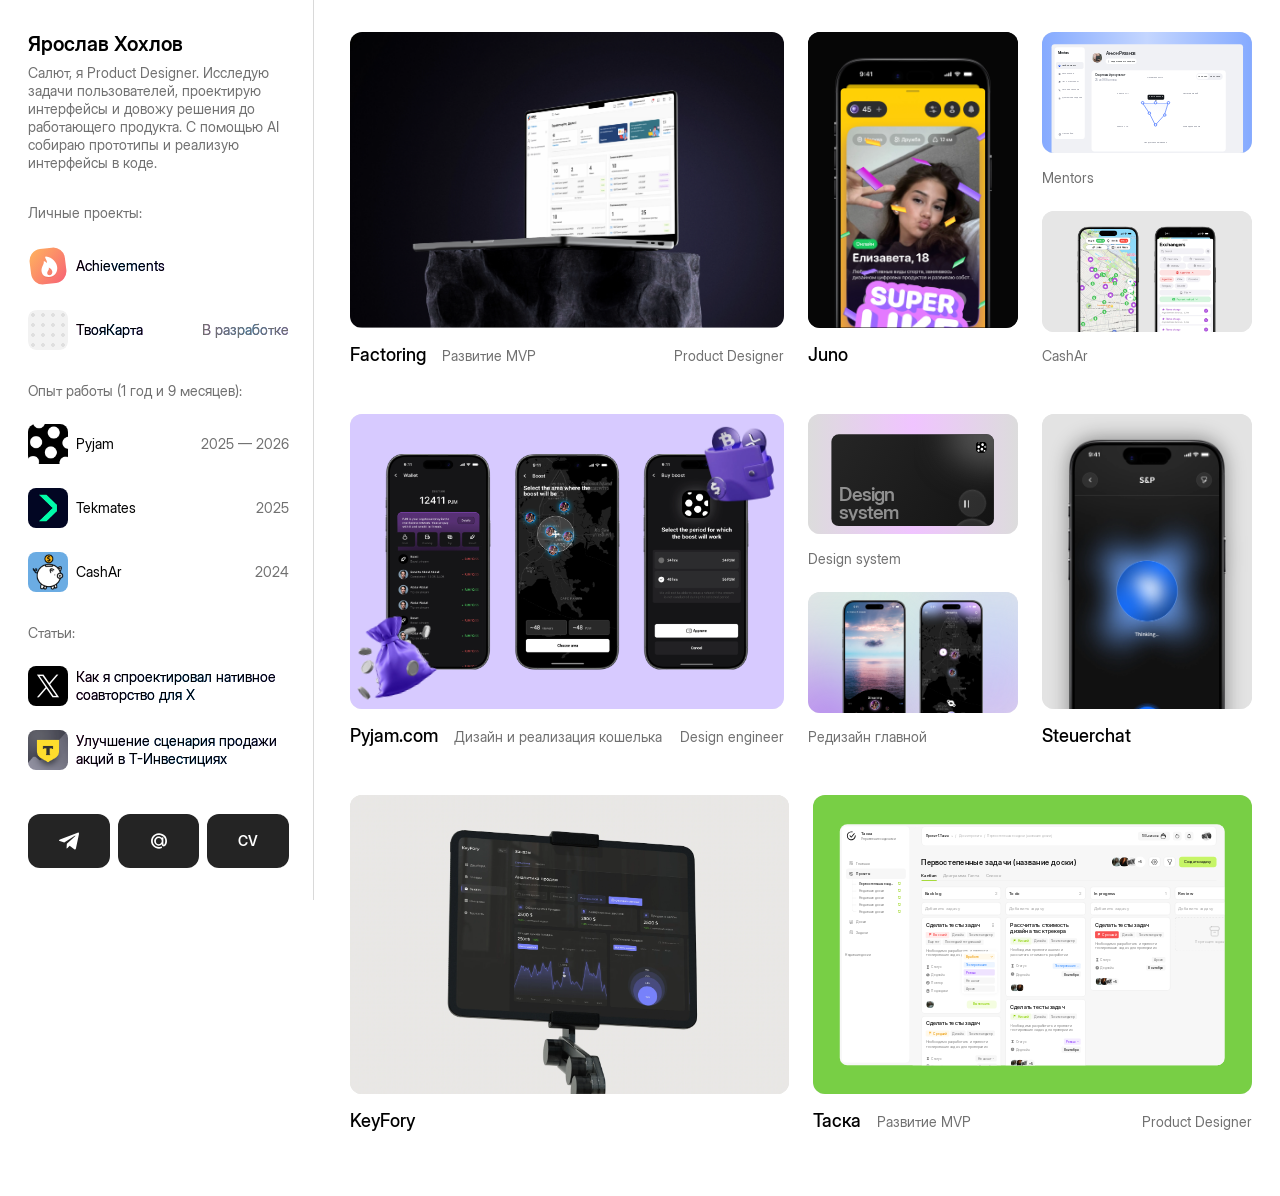
==== commit e76649e2: "Add generated homepage redesign showreel to hover preview" ====
--- a/index.html
+++ b/index.html
@@ -1,6 +1,6 @@
-<!doctype html><html lang="ru"><head><meta charset="utf-8"><meta name="viewport" content="width=device-width,initial-scale=1"><title>Ярослав Хохлов — Product Designer</title><link rel="icon" href="assets/favicon-32.png"><link rel="stylesheet" href="home.css?v=pyjam-hover-2"><link rel="stylesheet" href="fonts.css?v=woff2-1"></head><body><aside class="profile-panel" aria-label="О дизайнере">
+<!doctype html><html lang="ru"><head><meta charset="utf-8"><meta name="viewport" content="width=device-width,initial-scale=1"><title>Ярослав Хохлов — Product Designer</title><link rel="icon" href="assets/favicon-32.png"><link rel="stylesheet" href="home.css?v=redesign-hover-1"><link rel="stylesheet" href="fonts.css?v=woff2-1"><style>.page-loader{display:none}html.page-is-loading{overflow:hidden}.page-is-loading .page-loader{position:fixed;inset:0;z-index:10000;display:flex;flex-direction:column;align-items:center;justify-content:center;gap:20px;padding:24px;background:#fafafa;color:#242424;text-align:center;font:16px/1.5 Arial,sans-serif}.page-loader__spinner{width:40px;height:40px;border:3px solid #ddd;border-top-color:#242424;border-radius:50%;animation:page-spin .9s linear infinite}.page-loader__actions,.page-loader__slow{display:none}.page-loading-slow .page-loader__actions{display:flex;gap:12px;flex-wrap:wrap;justify-content:center}.page-loading-slow .page-loader__slow{display:block;max-width:340px}.page-loader button{border:1px solid #ccc;border-radius:12px;padding:12px 16px;background:white;color:#242424;cursor:pointer;font:inherit}.page-loader button:first-child{background:#242424;color:white}.page-loader p{margin:0}@keyframes page-spin{to{transform:rotate(360deg)}}@media(prefers-reduced-motion:reduce){.page-loader__spinner{animation:none}}</style><script>document.documentElement.classList.add('page-is-loading');window.pageLoadingDeadline=setTimeout(function(){document.documentElement.classList.add('page-loading-slow')},20000);</script></head><body><div class="page-loader" aria-label="Загрузка сайта"><span class="page-loader__spinner" aria-hidden="true"></span><p role="status" aria-live="polite">Загружаем портфолио…</p><p class="page-loader__slow">Загрузка затянулась. Можно повторить попытку или открыть загруженную часть сайта.</p><div class="page-loader__actions"><button type="button" onclick="location.reload()">Повторить</button><button type="button" onclick="clearTimeout(window.pageLoadingDeadline);document.documentElement.classList.remove('page-is-loading','page-loading-slow');this.closest('.page-loader').remove()">Открыть сайт</button></div></div><aside class="profile-panel" aria-label="О дизайнере">
 <div class="profile-intro"><h1>Ярослав Хохлов</h1><p>Салют, я Product Designer. Исследую задачи пользователей, проектирую интерфейсы и довожу решения до работающего продукта. С помощью AI собираю прототипы и реализую интерфейсы в коде.</p></div>
 <details class="profile-details" open><summary>Проекты, опыт и статьи</summary><div class="profile-sections">
 <section class="profile-section"><h2>Личные проекты:</h2><a class="profile-item" data-bubble="View website" href="https://achievements-for-mac.affectionatealder.chatgpt.site/" target="_blank" rel="noopener noreferrer" aria-label="Achievements — открыть сайт"><img src="assets/achievements.svg" width="40" height="40" alt=""><div class="profile-item__text"><p>Achievements</p></div></a><div class="profile-item" data-bubble="Coming soon" tabindex="0" aria-label="ТвояКарта — в разработке"><img src="assets/figma/home/personal-project.png" width="40" height="40" alt=""><div class="profile-item__text"><p>ТвояКарта</p><p class="profile-item__note">В разработке</p></div></div></section>
 <section class="profile-section"><h2>Опыт работы (1 год и 9 месяцев):</h2><div class="profile-item"><img src="assets/figma/home/13344.png" width="40" height="40" alt=""><div class="profile-item__text"><p>Pyjam</p><p class="profile-item__note">2025 — 2026</p></div></div><div class="profile-item"><img src="assets/figma/home/98711.png" width="40" height="40" alt=""><div class="profile-item__text"><p>Tekmates</p><p class="profile-item__note">2025</p></div></div><div class="profile-item"><img src="assets/figma/home/a3a78.png" width="40" height="40" alt=""><div class="profile-item__text"><p>CashAr</p><p class="profile-item__note">2024</p></div></div></section>
-<section class="profile-section"><h2>Статьи:</h2><a class="profile-item" data-bubble="View website" href="https://dsgners.ru/flayleone/45408-kak-ya-sproektiroval-nativnoe-soavtorstvo-dlya-x" target="_blank" rel="noopener noreferrer"><img src="assets/figma/home/b895c.webp" width="40" height="40" alt=""><div class="profile-item__text"><p>Как я спроектировал нативное соавторство для X</p></div></a><a class="profile-item" data-bubble="View website" href="https://dsgners.ru/flayleone/45559-uluchshenie-stsenariya-prodaji-aktsiy-v-t-investitsiyah" target="_blank" rel="noopener noreferrer"><img src="assets/figma/home/2cc4e.webp" width="40" height="40" alt=""><div class="profile-item__text"><p>Улучшение сценария продажи акций в Т-Инвестициях</p></div></a></section></div></details><nav class="profile-contacts" aria-label="Контакты"><a class="profile-contact" href="https://t.me/flayleone" target="_blank" rel="noopener noreferrer" aria-label="Написать в Telegram" title="Telegram"><img src="assets/figma/home/contact-6e4b4.svg" width="24" height="24" alt=""></a><a class="profile-contact" href="mailto:design.flayle@mail.ru" aria-label="Написать на design.flayle@mail.ru" title="Почта"><img src="assets/figma/home/contact-2759f.svg" width="16" height="16" alt=""></a><a class="profile-contact" href="https://disk.yandex.ru/i/p9AXZRnwgouGiw" target="_blank" rel="noopener noreferrer" aria-label="Открыть резюме" title="CV">CV</a></nav></aside><main class="work-gallery" aria-label="Проекты"><section class="work-row" aria-label="Работы"><article class="work-card" id="work-30880"><a href="nfp.html" class="work-preview" aria-label="Factoring" data-width="705" style="aspect-ratio:705/480"><div style="height:480px;position:relative;flex-shrink:0;width:100%;width:705px;height:480px;flex:none" data-node-id="5057:30881" class="preview-scene"><img alt="" style="position:absolute;inset:0;max-width:none;object-fit:cover;pointer-events:none;width:100%;height:100%" src="assets/figma/home/b3402.webp" loading="eager" decoding="async" fetchpriority="high"><video class="case-video" src="assets/video/case-2-hover.mp4" muted loop playsinline preload="none" aria-hidden="true"></video></div><span class="cursor-label" aria-hidden="true">View project</span></a><div class="work-caption"><div style="align-content:stretch;display:flex;gap:16px;align-items:baseline;position:relative;flex-shrink:0;width:318.5px" data-node-id="5057:30883"><p style="line-height:22px;position:relative;flex-shrink:0;font-size:18px;color:black" data-node-id="5057:30884">Factoring</p><p style="line-height:18px;position:relative;flex-shrink:0;color:#707070;font-size:14px" data-node-id="5057:30885">Развитие MVP</p></div><p style="line-height:18px;position:relative;flex-shrink:0;color:#707070;font-size:14px" data-node-id="5057:30886">Product Designer</p></div></article><article class="work-card" id="work-31032"><a tabindex="0" class="work-preview" href="juno.html" aria-label="Открыть кейс Juno" aria-label="Juno" data-width="341" style="aspect-ratio:341/480"><div style="background-color:#e3e3e3;height:480px;overflow:clip;position:relative;border-radius:12px;flex-shrink:0;width:100%;width:341px;height:480px;flex:none" data-node-id="5057:31033" class="preview-scene"><div style="position:absolute;height:527px;left:43px;top:42px;width:255px" data-node-id="5057:31034" data-name="Free Transparent iPhone Air Mockup (Mockuuups Studio)" class="scene-object"><img alt="" style="position:absolute;inset:0;max-width:none;object-fit:cover;pointer-events:none;width:100%;height:100%" src="assets/figma/home/06021.webp" loading="lazy" decoding="async"></div></div><video class="case-video juno-hover-video" src="assets/video/juno-hover.mp4" muted loop playsinline preload="none" aria-hidden="true"></video><span class="cursor-label" aria-hidden="true">View project</span></a><div class="work-caption"><p style="line-height:22px;position:relative;flex-shrink:0;font-size:18px;color:black" data-node-id="5057:31036">Juno</p><p style="line-height:18px;position:relative;flex-shrink:0;color:#707070;font-size:14px" data-node-id="5057:31037">Founding Product Designer</p></div></article><div class="work-stack"><article class="work-card" id="work-30888"><div tabindex="0" class="work-preview" aria-label="Mentors" data-width="341" style="aspect-ratio:341/213"><div style="flex:1 0 0;min-height:1px;overflow:clip;position:relative;border-radius:12px;width:100%;background:linear-gradient(to left,#85aaff,#c4d6ff,#85aaff);width:341px;height:213px;flex:none" data-node-id="5057:30889" class="preview-scene"><div style="position:absolute;background-color:#f0f1f5;align-content:stretch;display:flex;gap:10.367px;align-items:flex-start;left:50%;padding-left:5.183px;padding-right:27.644px;padding-top:5.183px;padding-bottom:5.183px;border-radius:5px;top:calc(50% + 51.5px);width:311px;translate:-50% -50%" data-node-id="5057:30890" class="scene-object"><div style="background-color:white;align-content:stretch;display:flex;flex-direction:column;gap:2.592px;align-items:flex-start;padding:2.592px;position:relative;border-radius:5.183px;flex-shrink:0;width:49.674px" data-node-id="5057:30891"><div style="align-content:stretch;display:flex;height:19.006px;align-items:flex-start;padding-left:2.592px;padding-top:2.592px;position:relative;flex-shrink:0;width:100%" data-node-id="5057:30892"><p style="word-break:break-word;font-family:Inter Display,Arial,sans-serif;font-weight:700;line-height:0.85;position:relative;flex-shrink:0;font-size:6.047px;color:var(--text\/text-primary,#13161a);text-align:center;letter-spacing:-0.4233px;white-space:nowrap" data-node-id="5057:30893">Mentors</p></div><div style="align-content:stretch;display:flex;flex-direction:column;gap:2.592px;height:108.85px;align-items:flex-start;position:relative;flex-shrink:0" data-node-id="5057:30894"><div style="background-color:#f0f1f5;align-content:stretch;display:flex;gap:1.728px;align-items:center;overflow:clip;padding-left:3.456px;padding-right:3.456px;padding-top:2.592px;padding-bottom:2.592px;position:relative;border-radius:2.592px;flex-shrink:0;width:100%" data-node-id="5057:30895" data-name="Header button"><div style="overflow:clip;position:relative;border-radius:47.946px;flex-shrink:0;width:4.319px;height:4.319px" data-node-id="5057:30896" data-name="20 px"><div style="position:absolute;left:50%;width:4.319px;height:4.319px;top:50%;translate:-50% -50%" data-node-id="5057:30897"><div style="position:absolute;inset:1.55% 6.7%"><img alt="" style="display:block;max-width:none" src="assets/figma/home/34b4c.svg" loading="lazy" decoding="async"></div></div><p style="word-break:break-word;position:absolute;font-family:Inter Display,Arial,sans-serif;font-weight:600;font-weight:600;line-height:normal;left:50%;font-size:1.728px;color:var(--background\/layer-01,white);text-align:center;top:calc(50% - 1.08px);letter-spacing:-0.0346px;width:4.319px;translate:-50% 0" data-node-id="5057:30898">80</p></div><p style="word-break:break-word;font-family:Inter Display,Arial,sans-serif;font-weight:400;line-height:1.6;position:relative;flex-shrink:0;font-size:3.456px;color:var(--text\/text-primary,#13161a);text-align:center;letter-spacing:-0.0691px;white-space:nowrap" data-node-id="5057:30899">Твой прогресс</p></div><div style="align-content:stretch;display:flex;gap:1.728px;align-items:center;padding-left:3.456px;padding-right:3.456px;padding-top:2.592px;padding-bottom:2.592px;position:relative;border-radius:2.592px;flex-shrink:0;width:44.49px" data-node-id="5057:30900" data-name="Header button"><div style="position:relative;flex-shrink:0;width:4.319px;height:4.319px" data-node-id="I5057:30900;135:9258" data-name="20 px"><img alt="" style="position:absolute;display:block;inset:0;max-width:none" src="assets/figma/home/cbfd7.svg" loading="lazy" decoding="async"></div><p style="word-break:break-word;font-family:Inter Display,Arial,sans-serif;font-weight:400;line-height:1.6;position:relative;flex-shrink:0;font-size:3.46px;color:var(--text\/text-secondary,#787c8a);text-align:center;letter-spacing:-0.0692px;white-space:nowrap" data-node-id="I5057:30900;135:9246">Расписание</p></div><div style="align-content:stretch;display:flex;gap:1.728px;align-items:center;padding-left:3.456px;padding-right:3.456px;padding-top:2.592px;padding-bottom:2.592px;position:relative;border-radius:2.592px;flex-shrink:0;width:44.49px" data-node-id="5057:30901" data-name="Header button"><div style="position:relative;flex-shrink:0;width:4.319px;height:4.319px" data-node-id="I5057:30901;135:9258" data-name="20 px"><img alt="" style="position:absolute;display:block;inset:0;max-width:none" src="assets/figma/home/e6cf0.svg" loading="lazy" decoding="async"></div><p style="word-break:break-word;font-family:Inter Display,Arial,sans-serif;font-weight:400;line-height:1.6;position:relative;flex-shrink:0;font-size:3.46px;color:var(--text\/text-secondary,#787c8a);text-align:center;letter-spacing:-0.0692px;white-space:nowrap" data-node-id="I5057:30901;135:9246">Чат с ментором</p></div><div style="align-content:stretch;display:flex;gap:1.728px;align-items:center;padding-left:3.456px;padding-right:3.456px;padding-top:2.592px;padding-bottom:2.592px;position:relative;border-radius:2.592px;flex-shrink:0;width:44.49px" data-node-id="5057:30902" data-name="Header button"><div style="position:relative;flex-shrink:0;width:4.319px;height:4.319px" data-node-id="I5057:30902;135:9258" data-name="20 px"><img alt="" style="position:absolute;display:block;inset:0;max-width:none" src="assets/figma/home/13144.svg" loading="lazy" decoding="async"></div><p style="word-break:break-word;font-family:Inter Display,Arial,sans-serif;font-weight:400;line-height:1.6;position:relative;flex-shrink:0;font-size:3.46px;color:var(--text\/text-secondary,#787c8a);text-align:center;letter-spacing:-0.0692px;white-space:nowrap" data-node-id="I5057:30902;135:9246">История звонков</p></div><div style="align-content:stretch;display:flex;gap:1.728px;align-items:center;padding-left:3.456px;padding-right:3.456px;padding-top:2.592px;padding-bottom:2.592px;position:relative;border-radius:2.592px;flex-shrink:0;width:44.49px" data-node-id="5057:30903" data-name="Header button"><div style="position:relative;flex-shrink:0;width:4.319px;height:4.319px" data-node-id="I5057:30903;135:9258" data-name="20 px"><img alt="" style="position:absolute;display:block;inset:0;max-width:none" src="assets/figma/home/b7953.svg" loading="lazy" decoding="async"></div><p style="word-break:break-word;font-family:Inter Display,Arial,sans-serif;font-weight:400;line-height:1.6;position:relative;flex-shrink:0;font-size:3.46px;color:var(--text\/text-secondary,#787c8a);text-align:center;letter-spacing:-0.0692px;white-space:nowrap" data-node-id="I5057:30903;135:9246">Домашние задания</p></div></div><div style="align-content:stretch;display:flex;gap:1.728px;align-items:center;padding-left:3.456px;padding-right:3.456px;padding-top:2.592px;padding-bottom:2.592px;position:relative;border-radius:2.592px;flex-shrink:0;width:100%" data-node-id="5057:30904" data-name="Header button"><div style="position:relative;flex-shrink:0;width:5.183px;height:5.183px" data-node-id="5057:30905" data-name="cog"><img alt="" style="position:absolute;display:block;inset:0;max-width:none" src="assets/figma/home/937b7.svg" loading="lazy" decoding="async"></div><p style="word-break:break-word;font-family:Inter Display,Arial,sans-serif;font-weight:400;line-height:1.6;position:relative;flex-shrink:0;font-size:3.456px;color:var(--text\/text-secondary,#787c8a);text-align:center;letter-spacing:-0.0691px;white-space:nowrap" data-node-id="5057:30906">Настройки</p></div></div><div style="align-content:stretch;display:flex;flex:1 0 0;flex-direction:column;gap:2.592px;align-items:flex-start;justify-content:center;min-width:1px;position:relative" data-node-id="5057:30907"><div style="align-content:stretch;display:flex;gap:5.183px;align-items:center;padding-top:6.911px;padding-bottom:6.911px;position:relative;border-radius:2.592px;flex-shrink:0" data-node-id="5057:30908" data-name="Frame"><div style="border-width:0.216px;border-color:rgba(0,0,0,0);border-style:solid;position:relative;border-radius:2159.506px;flex-shrink:0;width:18.574px;height:18.574px" data-node-id="5057:30909" data-name="Rectangle"><img alt="" style="position:absolute;inset:0;max-width:none;object-fit:cover;pointer-events:none;border-radius:2159.506px;width:100%;height:100%" src="assets/figma/home/6c691.webp" loading="lazy" decoding="async"></div><div style="align-content:stretch;display:flex;flex-direction:column;gap:4.319px;align-items:flex-start;justify-content:center;position:relative;flex-shrink:0" data-node-id="5057:30910" data-name="Frame"><p style="text-box-edge:cap alphabetic;text-box-trim:trim-both;word-break:break-word;font-family:Inter Display,Arial,sans-serif;font-weight:500;font-weight:500;line-height:0.9;position:relative;flex-shrink:0;font-size:7.775px;color:var(--text\/text-primary,#13161a);letter-spacing:-0.311px;white-space:nowrap" data-node-id="5057:30911">Антон Рязанов</p><div style="background-color:white;align-content:stretch;display:flex;gap:1.728px;align-items:center;justify-content:center;overflow:clip;padding-left:2.592px;padding-right:2.592px;padding-top:1.728px;padding-bottom:1.728px;position:relative;border-radius:40px;flex-shrink:0" data-node-id="5057:30912" data-name="Button tiny"><div style="position:relative;flex-shrink:0;width:3.456px;height:3.456px" data-node-id="I5057:30912;81:12109" data-name="16 px"><img alt="" style="position:absolute;display:block;inset:0;max-width:none" src="assets/figma/home/beed4.svg" loading="lazy" decoding="async"></div><p style="word-break:break-word;font-family:Inter Display,Arial,sans-serif;font-weight:400;line-height:1.6;position:relative;flex-shrink:0;font-size:3.46px;color:var(--text\/text-primary,#13161a);letter-spacing:-0.0692px;white-space:nowrap" data-node-id="I5057:30912;81:12102">Редактировать профиль</p></div></div></div><div style="align-content:stretch;display:flex;flex-direction:column;gap:2.592px;align-items:flex-start;position:relative;flex-shrink:0;width:100%" data-node-id="5057:30913"><div style="background-color:white;height:132.607px;position:relative;border-radius:5.183px;flex-shrink:0;width:100%" data-node-id="5057:30914"><div style="position:absolute;display:contents;left:calc(50% - 0.21px);top:9.72px;translate:-50% 0" data-node-id="5057:30915"><p style="word-break:break-word;position:absolute;font-family:Inter Display,Arial,sans-serif;font-weight:500;font-weight:500;line-height:1.6;left:calc(50% - 5.11px);font-size:3.024px;color:var(--text\/text-secondary,#787c8a);text-align:center;top:115.98px;letter-spacing:-0.0605px;white-space:nowrap;translate:-50% 0" data-node-id="5057:30916">Продуктовое мышление</p><p style="word-break:break-word;position:absolute;font-family:Inter Display,Arial,sans-serif;font-weight:500;font-weight:500;line-height:1.6;left:calc(50% - 5.49px);font-size:3.024px;color:var(--text\/text-secondary,#787c8a);text-align:center;top:9.72px;letter-spacing:-0.0605px;white-space:nowrap;translate:-50% 0" data-node-id="5057:30917">Насмотренность</p><p style="word-break:break-word;position:absolute;font-family:Inter Display,Arial,sans-serif;font-weight:500;font-weight:500;line-height:1.6;left:59.33px;font-size:3.024px;color:var(--text\/text-secondary,#787c8a);text-align:right;top:89.41px;letter-spacing:-0.0605px;white-space:nowrap;translate:-100% 0" data-node-id="5057:30918">Работа с UX</p><p style="word-break:break-word;position:absolute;font-family:Inter Display,Arial,sans-serif;font-weight:500;font-weight:500;line-height:1.6;left:59.63px;font-size:3.024px;color:var(--text\/text-secondary,#787c8a);text-align:right;top:36.28px;letter-spacing:-0.0605px;white-space:nowrap;translate:-100% 0" data-node-id="5057:30919">Работа с UI</p><p style="word-break:break-word;position:absolute;font-family:Inter Display,Arial,sans-serif;font-weight:500;font-weight:500;line-height:1.6;left:148.37px;font-size:3.024px;color:var(--text\/text-secondary,#787c8a);top:36.28px;letter-spacing:-0.0605px;white-space:nowrap" data-node-id="5057:30920">Инструментарий</p><p style="word-break:break-word;position:absolute;font-family:Inter Display,Arial,sans-serif;font-weight:500;font-weight:500;line-height:1.6;left:148.37px;font-size:3.024px;color:var(--text\/text-secondary,#787c8a);top:89.2px;letter-spacing:-0.0605px;white-space:nowrap" data-node-id="5057:30921">Командная работа</p><div style="position:absolute;left:calc(50% - 4.97px);width:96.324px;height:96.324px;top:calc(50% - 1.08px);translate:-50% -50%" data-node-id="5057:30922"><img alt="" style="position:absolute;display:block;inset:0;max-width:none" src="assets/figma/home/c1bd2.svg" loading="lazy" decoding="async"></div><div style="position:absolute;left:calc(50% - 4.97px);width:72.243px;height:72.243px;top:calc(50% - 1.08px);translate:-50% -50%" data-node-id="5057:30923"><img alt="" style="position:absolute;display:block;inset:0;max-width:none" src="assets/figma/home/f4378.svg" loading="lazy" decoding="async"></div><div style="position:absolute;left:calc(50% - 4.97px);width:48.162px;height:48.162px;top:calc(50% - 1.08px);translate:-50% -50%" data-node-id="5057:30924"><img alt="" style="position:absolute;display:block;inset:0;max-width:none" src="assets/figma/home/c34a0.svg" loading="lazy" decoding="async"></div><div style="position:absolute;left:calc(50% - 4.97px);width:24.081px;height:24.081px;top:calc(50% - 1.08px);translate:-50% -50%" data-node-id="5057:30925"><img alt="" style="position:absolute;display:block;inset:0;max-width:none" src="assets/figma/home/94700.svg" loading="lazy" decoding="async"></div><div style="position:absolute;height:36.391px;left:83.26px;top:53.13px;width:41.575px" data-node-id="5057:30926"><div style="position:absolute;inset:-1.19% -1.4% -2.1% -1.92%"><img alt="" style="display:block;max-width:none" src="assets/figma/home/cdc05.svg" loading="lazy" decoding="async"></div></div><div style="position:absolute;background-color:white;border-width:1.296px;border-color:#1952fe;border-style:solid;left:calc(50% - 4.97px);border-radius:21.597px;width:5.183px;height:5.183px;top:calc(50% - 13.17px);translate:-50% -50%" data-node-id="5057:30927"></div><div style="position:absolute;background-color:white;border-width:1.296px;border-color:#1952fe;border-style:solid;left:calc(50% + 15.98px);border-radius:21.597px;width:5.183px;height:5.183px;top:calc(50% - 13.17px);translate:-50% -50%" data-node-id="5057:30928"></div><div style="position:absolute;background-color:white;border-width:1.296px;border-color:#1952fe;border-style:solid;left:calc(50% + 9.72px);border-radius:21.597px;width:5.183px;height:5.183px;top:calc(50% + 6.69px);translate:-50% -50%" data-node-id="5057:30929"></div><div style="position:absolute;background-color:white;border-width:1.296px;border-color:#1952fe;border-style:solid;left:calc(50% - 4.97px);border-radius:21.597px;width:5.183px;height:5.183px;top:calc(50% + 23.11px);translate:-50% -50%" data-node-id="5057:30930"></div><div style="position:absolute;background-color:white;border-width:1.296px;border-color:#1952fe;border-style:solid;left:calc(50% - 14.47px);border-radius:21.597px;width:5.183px;height:5.183px;top:calc(50% + 4.1px);translate:-50% -50%" data-node-id="5057:30931"></div><div style="position:absolute;background-color:white;border-width:1.296px;border-color:#1952fe;border-style:solid;left:calc(50% - 25.92px);border-radius:21.597px;width:5.183px;height:5.183px;top:calc(50% - 13.17px);translate:-50% -50%" data-node-id="5057:30932"></div></div><div style="position:absolute;align-content:stretch;display:flex;align-items:center;right:5.18px;top:5.18px" data-node-id="5057:30933"><div style="background-color:#f0f1f5;align-content:stretch;display:flex;align-items:center;padding:0.864px;position:relative;border-radius:2159.506px;flex-shrink:0" data-node-id="5057:30934"><div style="background-color:white;align-content:stretch;display:flex;gap:1.728px;align-items:center;justify-content:center;overflow:clip;padding-left:2.592px;padding-right:2.592px;padding-top:1.728px;padding-bottom:1.728px;position:relative;border-radius:40px;flex-shrink:0" data-node-id="5057:30935" data-name="Button tiny"><p style="word-break:break-word;font-family:Inter Display,Arial,sans-serif;font-weight:400;line-height:1.6;position:relative;flex-shrink:0;font-size:3.46px;color:var(--text\/text-primary,#13161a);letter-spacing:-0.0692px;white-space:nowrap" data-node-id="I5057:30935;81:12193">Как было</p></div><div style="align-content:stretch;display:flex;gap:1.728px;align-items:center;justify-content:center;overflow:clip;padding-left:2.592px;padding-right:2.592px;padding-top:1.728px;padding-bottom:1.728px;position:relative;border-radius:40px;flex-shrink:0" data-node-id="5057:30936" data-name="Button tiny"><p style="word-break:break-word;font-family:Inter Display,Arial,sans-serif;font-weight:400;line-height:1.6;position:relative;flex-shrink:0;font-size:3.46px;color:var(--text\/text-primary,#13161a);letter-spacing:-0.0692px;white-space:nowrap" data-node-id="I5057:30936;81:12102">Как стало</p></div></div></div><div style="position:absolute;align-content:stretch;display:flex;flex-direction:column;isolation:isolate;align-items:center;left:91.14px;top:39.95px" data-node-id="5057:30937"><div style="background-color:#13161a;align-content:stretch;display:flex;align-items:center;justify-content:center;margin-bottom:-0.432px;min-width:10.366666793823242px;padding-left:2.592px;padding-right:2.592px;padding-top:1.728px;padding-bottom:1.728px;position:relative;border-radius:1.728px;flex-shrink:0;z-index:2" data-node-id="5057:30938"><p style="word-break:break-word;flex:1 0 0;font-family:Inter Display,Arial,sans-serif;font-weight:500;font-weight:500;line-height:1.6;min-width:1px;position:relative;font-size:3.024px;color:var(--background\/layer-01,white);text-align:center;letter-spacing:-0.0605px" data-node-id="5057:30939">2 из 16 баллов</p></div><div style="height:2.811px;position:relative;flex-shrink:0;width:5.615px;z-index:1" data-node-id="5057:30940" data-name="Union"><img alt="" style="position:absolute;display:block;inset:0;max-width:none" src="assets/figma/home/be985.svg" loading="lazy" decoding="async"></div></div><div style="word-break:break-word;position:absolute;align-content:stretch;display:flex;flex-direction:column;font-family:Inter Display,Arial,sans-serif;font-weight:500;font-weight:500;align-items:flex-start;justify-content:center;line-height:1.4;left:5.18px;font-size:5.183px;top:5.18px;letter-spacing:-0.1037px;white-space:nowrap" data-node-id="5057:30942" data-name="Frame"><p style="position:relative;flex-shrink:0;color:var(--text\/text-primary,#13161a)" data-node-id="5057:30943">Стартовый результат</p><p style="position:relative;flex-shrink:0;color:var(--text\/text-disabled-primary,#a7abb8)" data-node-id="5057:30944">25 из 96 баллов</p></div></div><div style="grid-template-rows:max-content;display:inline-grid;line-height:0;place-items:start;position:relative;flex-shrink:0;width:100%" data-node-id="5057:30945"><div style="background-color:white;grid-column:1;align-content:stretch;display:flex;flex-direction:column;gap:7.775px;align-items:flex-start;margin-left:0;margin-top:0;padding:5.183px;position:relative;border-radius:5.183px;grid-row:1;width:100%" data-node-id="5057:30946" data-name="Тариф"><div style="align-content:stretch;display:flex;flex-direction:column;gap:0.864px;align-items:flex-start;position:relative;flex-shrink:0;width:183.576px" data-node-id="5057:30947" data-name="Frame"><div style="align-content:stretch;display:flex;gap:0.864px;align-items:center;position:relative;flex-shrink:0" data-node-id="5057:30948" data-name="Frame"><p style="word-break:break-word;font-family:Inter Display,Arial,sans-serif;font-weight:500;font-weight:500;line-height:1.4;position:relative;flex-shrink:0;font-size:5.183px;color:var(--text\/text-primary,#13161a);letter-spacing:-0.1037px;white-space:nowrap" data-node-id="5057:30949">У тебя</p><div style="align-content:stretch;display:flex;gap:0.432px;align-items:center;position:relative;flex-shrink:0" data-node-id="5057:30950" data-name="Frame"><div style="position:relative;flex-shrink:0;width:7.775px;height:7.775px" data-node-id="5057:30951" data-name="Status icon 72px"><div style="position:absolute;inset:-23.67% -36.35% -44.4% -33.45%"><img alt="" style="display:block;max-width:none" src="assets/figma/home/70e88.svg" loading="lazy" decoding="async"></div></div><p style="word-break:break-word;font-family:Inter Display,Arial,sans-serif;font-weight:500;font-weight:500;line-height:1.4;position:relative;flex-shrink:0;font-size:5.183px;color:var(--text\/text-primary,#13161a);letter-spacing:-0.1037px;white-space:nowrap" data-node-id="5057:30952">Бронзовый статус</p></div></div><div style="word-break:break-word;font-family:Inter Display,Arial,sans-serif;font-weight:400;line-height:0;position:relative;flex-shrink:0;font-size:3.888px;color:var(--text\/text-secondary,#787c8a);letter-spacing:-0.0778px;width:147.293px;white-space:pre-wrap" data-node-id="5057:30953"><p style="line-height:1.2;margin-bottom:0">Чем больше ты занимаешься с ментором, тем выше твоя скидка!</p><p style="line-height:1.2">Углубляй свои знания и получай выгоду — вместе мы достигнем большего!</p></div></div><div style="align-content:stretch;display:flex;flex-direction:column;gap:2.592px;align-items:flex-start;position:relative;flex-shrink:0;width:100%" data-node-id="5057:30954"><div style="align-content:stretch;display:flex;flex-direction:column;align-items:flex-start;position:relative;flex-shrink:0;width:100%" data-node-id="5057:30955" data-name="Frame"><div style="align-content:stretch;display:flex;align-items:flex-start;justify-content:center;position:relative;flex-shrink:0;width:100%" data-node-id="5057:30956" data-name="Frame"><div style="background-color:#f0f1f5;align-content:stretch;display:flex;flex:1 0 0;flex-direction:column;gap:1.728px;align-items:center;min-width:1px;padding-bottom:5.183px;padding-top:1.728px;padding-left:1.728px;padding-right:1.728px;position:relative;border-radius:2.592px;align-self:stretch" data-node-id="5057:30957" data-name="Frame"><div style="position:relative;flex-shrink:0;width:15.55px;height:15.55px" data-node-id="5057:30958" data-name="Status icon 72px"><div style="position:absolute;inset:0 -8.05% -13.42% -5.15%"><img alt="" style="display:block;max-width:none" src="assets/figma/home/599d6.svg" loading="lazy" decoding="async"></div></div><div style="word-break:break-word;align-content:stretch;display:flex;flex-direction:column;font-family:Inter Display,Arial,sans-serif;font-weight:500;font-weight:500;gap:0.432px;height:11.231px;align-items:center;justify-content:center;position:relative;flex-shrink:0;white-space:nowrap" data-node-id="5057:30959" data-name="Frame"><p style="line-height:1;position:relative;flex-shrink:0;font-size:3.888px;color:var(--text\/text-primary,#13161a);letter-spacing:-0.0778px" data-node-id="5057:30960">Бронза</p><p style="line-height:1.6;position:relative;flex-shrink:0;font-size:3.024px;color:var(--text\/text-secondary,#787c8a);letter-spacing:-0.0605px" data-node-id="5057:30961">Твой статус</p></div><div style="align-content:stretch;display:flex;flex-direction:column;align-items:flex-start;position:relative;flex-shrink:0;width:100%" data-node-id="5057:30966" data-name="Frame"><div style="align-content:stretch;display:flex;align-items:center;justify-content:center;position:relative;flex-shrink:0;width:100%" data-node-id="5057:30967" data-name="Frame"><p style="word-break:break-word;font-family:Inter Display,Arial,sans-serif;font-weight:400;line-height:1.6;position:relative;flex-shrink:0;font-size:3.456px;color:var(--text\/text-primary,#13161a);text-align:center;letter-spacing:-0.0691px;white-space:nowrap" data-node-id="5057:30968">0% комиссий</p></div><div style="align-content:stretch;display:flex;align-items:center;justify-content:center;position:relative;flex-shrink:0;width:100%" data-node-id="5057:30969" data-name="Frame"><p style="word-break:break-word;font-family:Inter Display,Arial,sans-serif;font-weight:400;line-height:1.6;position:relative;flex-shrink:0;font-size:3.456px;color:var(--text\/text-primary,#13161a);text-align:center;letter-spacing:-0.0691px;white-space:nowrap" data-node-id="5057:30970">Чат с ментором</p></div><div style="align-content:stretch;display:flex;align-items:center;justify-content:center;position:relative;flex-shrink:0;width:100%" data-node-id="5057:30971" data-name="Frame"><p style="word-break:break-word;font-family:Inter Display,Arial,sans-serif;font-weight:400;line-height:1.6;position:relative;flex-shrink:0;font-size:3.456px;color:var(--text\/text-primary,#13161a);text-align:center;letter-spacing:-0.0691px;white-space:nowrap" data-node-id="5057:30972">Пробный урок за 97 ₽</p></div></div></div><div style="align-content:stretch;display:flex;flex:1 0 0;flex-direction:column;gap:1.728px;align-items:center;min-width:1px;padding-bottom:5.183px;padding-top:1.728px;padding-left:1.728px;padding-right:1.728px;position:relative;border-radius:2.592px;align-self:stretch" data-node-id="5057:30973" data-name="Frame"><div style="position:relative;flex-shrink:0;width:15.55px;height:15.55px" data-node-id="5057:30974" data-name="Status icon 72px"><div style="position:absolute;inset:0 -8.05% -13.42% -5.15%"><img alt="" style="display:block;max-width:none" src="assets/figma/home/f636a.svg" loading="lazy" decoding="async"></div></div><div style="word-break:break-word;align-content:stretch;display:flex;flex-direction:column;font-family:Inter Display,Arial,sans-serif;font-weight:500;font-weight:500;gap:0.432px;height:11.231px;align-items:center;justify-content:center;position:relative;flex-shrink:0;white-space:nowrap" data-node-id="5057:30975" data-name="Frame"><p style="line-height:1;position:relative;flex-shrink:0;font-size:3.888px;color:var(--text\/text-primary,#13161a);letter-spacing:-0.0778px" data-node-id="5057:30976">Серебро</p><p style="line-height:1.6;position:relative;flex-shrink:0;font-size:3.024px;color:var(--text\/text-secondary,#787c8a);letter-spacing:-0.0605px" data-node-id="5057:30977">Ещё 5 занятий</p></div><div style="align-content:stretch;display:flex;flex-direction:column;align-items:center;position:relative;flex-shrink:0;width:100%" data-node-id="5057:30978" data-name="Frame"><div style="align-content:stretch;display:flex;gap:0.864px;align-items:center;justify-content:center;position:relative;flex-shrink:0;width:100%" data-node-id="5057:30979" data-name="Frame"><p style="word-break:break-word;font-family:Inter Display,Arial,sans-serif;font-weight:400;line-height:1.6;position:relative;flex-shrink:0;font-size:3.456px;color:var(--text\/text-primary,#13161a);text-align:center;letter-spacing:-0.0691px;white-space:nowrap" data-node-id="5057:30980">ИИ-конспекты</p><div style="position:relative;flex-shrink:0;width:4.319px;height:4.319px" data-node-id="5057:30981" data-name="help-circle"><img alt="" style="position:absolute;display:block;inset:0;max-width:none" src="assets/figma/home/38add.svg" loading="lazy" decoding="async"></div></div><div style="align-content:stretch;display:flex;align-items:center;justify-content:center;position:relative;flex-shrink:0;width:100%" data-node-id="5057:30983" data-name="Frame"><p style="word-break:break-word;font-family:Inter Display,Arial,sans-serif;font-weight:400;line-height:1.6;position:relative;flex-shrink:0;font-size:3.456px;color:var(--text\/text-primary,#13161a);text-align:center;letter-spacing:-0.0691px;white-space:nowrap" data-node-id="5057:30984">Записи звонков</p></div><div style="align-content:stretch;display:flex;align-items:center;justify-content:center;position:relative;flex-shrink:0;width:100%" data-node-id="5057:30985" data-name="Frame"><p style="word-break:break-word;font-family:Inter Display,Arial,sans-serif;font-weight:400;line-height:1.6;position:relative;flex-shrink:0;font-size:3.456px;color:var(--text\/text-primary,#13161a);text-align:center;letter-spacing:-0.0691px;white-space:nowrap" data-node-id="5057:30986">Скидка 3%</p></div></div></div><div style="display:flex;align-items:center;justify-content:center;position:relative;align-self:stretch;flex-shrink:0;width:0;container-type:size" data-node-id="5057:30987"><div style="flex:none;width:100cqh;rotate:90deg"><div style="height:0;position:relative;width:100%" data-name="Line"><div style="position:absolute;inset:-0.11px 0 -0.11px -0.2%"><img alt="" style="display:block;max-width:none" src="assets/figma/home/523e1.svg" loading="lazy" decoding="async"></div></div></div></div><div style="align-content:stretch;display:flex;flex:1 0 0;flex-direction:column;gap:1.728px;align-items:center;min-width:1px;padding-bottom:5.183px;padding-top:1.728px;padding-left:1.728px;padding-right:1.728px;position:relative;border-radius:2.592px;align-self:stretch" data-node-id="5057:30988" data-name="Frame"><div style="position:relative;flex-shrink:0;width:15.55px;height:15.55px" data-node-id="5057:30989" data-name="Status icon 72px"><div style="position:absolute;height:7.991px;left:calc(50% - 0.02px);top:calc(50% + 0.11px);width:10.325px;translate:-50% -50%" data-node-id="I5057:30989;78:6241" data-name="Group"><div style="position:absolute;inset:-46.1% -35.46% -71.94% -35.05%"><img alt="" style="display:block;max-width:none" src="assets/figma/home/844ce.svg" loading="lazy" decoding="async"></div></div></div><div style="word-break:break-word;align-content:stretch;display:flex;flex-direction:column;font-family:Inter Display,Arial,sans-serif;font-weight:500;font-weight:500;gap:0.432px;height:11.231px;align-items:center;justify-content:center;position:relative;flex-shrink:0;white-space:nowrap" data-node-id="5057:30990" data-name="Frame"><p style="line-height:1;position:relative;flex-shrink:0;font-size:3.888px;color:var(--text\/text-primary,#13161a);letter-spacing:-0.0778px" data-node-id="5057:30991">Золото</p><p style="line-height:1.6;position:relative;flex-shrink:0;font-size:3.024px;color:var(--text\/text-secondary,#787c8a);letter-spacing:-0.0605px" data-node-id="5057:30992">Ещё 11 занятий</p></div><div style="align-content:stretch;display:flex;flex-direction:column;align-items:flex-start;position:relative;flex-shrink:0;width:100%" data-node-id="5057:30993" data-name="Frame"><div style="align-content:stretch;display:flex;align-items:center;justify-content:center;position:relative;flex-shrink:0;width:100%" data-node-id="5057:30994" data-name="Frame"><p style="word-break:break-word;font-family:Inter Display,Arial,sans-serif;font-weight:400;line-height:1.6;position:relative;flex-shrink:0;font-size:3.456px;color:var(--text\/text-primary,#13161a);text-align:center;letter-spacing:-0.0691px;white-space:nowrap" data-node-id="5057:30995">Домашние задания</p></div><div style="align-content:stretch;display:flex;align-items:center;justify-content:center;position:relative;flex-shrink:0;width:100%" data-node-id="5057:30996" data-name="Frame"><p style="word-break:break-word;font-family:Inter Display,Arial,sans-serif;font-weight:400;line-height:1.6;position:relative;flex-shrink:0;font-size:3.456px;color:var(--text\/text-primary,#13161a);text-align:center;letter-spacing:-0.0691px;white-space:nowrap" data-node-id="5057:30997">Золотая метка</p></div><div style="align-content:stretch;display:flex;align-items:center;justify-content:center;position:relative;flex-shrink:0;width:100%" data-node-id="5057:30998" data-name="Frame"><p style="word-break:break-word;font-family:Inter Display,Arial,sans-serif;font-weight:400;line-height:1.6;position:relative;flex-shrink:0;font-size:3.456px;color:var(--text\/text-primary,#13161a);text-align:center;letter-spacing:-0.0691px;white-space:nowrap" data-node-id="5057:30999">Скидка 6%</p></div></div></div><div style="display:flex;align-items:center;justify-content:center;position:relative;align-self:stretch;flex-shrink:0;width:0;container-type:size" data-node-id="5057:31000"><div style="flex:none;width:100cqh;rotate:90deg"><div style="height:0;position:relative;width:100%" data-name="Line"><div style="position:absolute;inset:-0.11px 0 -0.11px -0.2%"><img alt="" style="display:block;max-width:none" src="assets/figma/home/523e1.svg" loading="lazy" decoding="async"></div></div></div></div><div style="align-content:stretch;display:flex;flex:1 0 0;flex-direction:column;gap:1.728px;align-items:center;min-width:1px;padding-bottom:5.183px;padding-top:1.728px;padding-left:1.728px;padding-right:1.728px;position:relative;border-radius:2.592px;align-self:stretch" data-node-id="5057:31001" data-name="Frame"><div style="position:relative;flex-shrink:0;width:15.55px;height:15.55px" data-node-id="5057:31002" data-name="Status icon 72px"><div style="position:absolute;height:9.071px;left:calc(50% - 0.02px);top:calc(50% - 0.43px);width:10.504px;translate:-50% -50%" data-node-id="I5057:31002;78:6266" data-name="Group"><div style="position:absolute;inset:-28.71% -33.99% -63.38% -33.6%"><img alt="" style="display:block;max-width:none" src="assets/figma/home/00058.svg" loading="lazy" decoding="async"></div></div></div><div style="word-break:break-word;align-content:stretch;display:flex;flex-direction:column;font-family:Inter Display,Arial,sans-serif;font-weight:500;font-weight:500;gap:0.432px;height:11.231px;align-items:center;justify-content:center;position:relative;flex-shrink:0;white-space:nowrap" data-node-id="5057:31003" data-name="Frame"><p style="line-height:1;position:relative;flex-shrink:0;font-size:3.888px;color:var(--text\/text-primary,#13161a);letter-spacing:-0.0778px" data-node-id="5057:31004">Платина</p><p style="line-height:1.6;position:relative;flex-shrink:0;font-size:3.024px;color:var(--text\/text-secondary,#787c8a);letter-spacing:-0.0605px" data-node-id="5057:31005">Ещё 16 занятий</p></div><div style="align-content:stretch;display:flex;flex-direction:column;align-items:flex-start;position:relative;flex-shrink:0;width:100%" data-node-id="5057:31006" data-name="Frame"><div style="align-content:stretch;display:flex;align-items:center;justify-content:center;position:relative;flex-shrink:0;width:100%" data-node-id="5057:31007" data-name="Frame"><p style="word-break:break-word;font-family:Inter Display,Arial,sans-serif;font-weight:400;line-height:1.6;position:relative;flex-shrink:0;font-size:3.456px;color:var(--text\/text-primary,#13161a);text-align:center;letter-spacing:-0.0691px;white-space:nowrap" data-node-id="5057:31008">Звонки дольше на 20%</p></div><div style="align-content:stretch;display:flex;align-items:center;justify-content:center;position:relative;flex-shrink:0;width:100%" data-node-id="5057:31009" data-name="Frame"><p style="word-break:break-word;font-family:Inter Display,Arial,sans-serif;font-weight:400;line-height:1.6;position:relative;flex-shrink:0;font-size:3.456px;color:var(--text\/text-primary,#13161a);text-align:center;letter-spacing:-0.0691px;white-space:nowrap" data-node-id="5057:31010">Платиновая метка</p></div><div style="align-content:stretch;display:flex;align-items:center;justify-content:center;position:relative;flex-shrink:0;width:100%" data-node-id="5057:31011" data-name="Frame"><p style="word-break:break-word;font-family:Inter Display,Arial,sans-serif;font-weight:400;line-height:1.6;position:relative;flex-shrink:0;font-size:3.456px;color:var(--text\/text-primary,#13161a);text-align:center;letter-spacing:-0.0691px;white-space:nowrap" data-node-id="5057:31012">Скидка 10%</p></div></div></div></div></div><div style="align-content:stretch;display:flex;gap:0.864px;align-items:flex-start;position:relative;flex-shrink:0;width:100%" data-node-id="5057:31013"><div style="background-color:#dadde5;flex:1 0 0;height:1.728px;min-width:1px;position:relative;border-radius:21.597px" data-node-id="5057:31014" data-name="Slider"><div style="position:absolute;background-color:#1952fe;border-width:0.216px;border-color:#1952fe;border-style:solid;height:1.728px;left:0;border-radius:21.597px;top:0;width:14.902px" data-node-id="5057:31015" data-name="Slider"></div></div><div style="background-color:#dadde5;flex:1 0 0;height:1.728px;min-width:1px;position:relative;border-radius:21.597px" data-node-id="5057:31016" data-name="Slider"></div><div style="background-color:#dadde5;flex:1 0 0;height:1.728px;min-width:1px;position:relative;border-radius:21.597px" data-node-id="5057:31017" data-name="Slider"></div><div style="background-color:#dadde5;flex:1 0 0;height:1.728px;min-width:1px;position:relative;border-radius:21.597px" data-node-id="5057:31018" data-name="Slider"></div></div></div></div></div><div style="position:absolute;align-content:stretch;display:flex;flex-direction:column;isolation:isolate;align-items:center;left:61.55px;top:174.29px" data-node-id="5057:31019"><div style="background-color:#13161a;align-content:stretch;display:flex;align-items:center;justify-content:center;margin-bottom:-0.432px;min-width:10.366666793823242px;padding-left:2.592px;padding-right:2.592px;padding-top:1.728px;padding-bottom:1.728px;position:relative;border-radius:1.728px;flex-shrink:0;z-index:2" data-node-id="5057:31020"><p style="word-break:break-word;font-family:Inter Display,Arial,sans-serif;font-weight:500;font-weight:500;line-height:1.6;position:relative;flex-shrink:0;font-size:3.024px;color:var(--background\/layer-01,white);text-align:center;letter-spacing:-0.0605px;width:62.632px" data-node-id="5057:31021">Господа, понимание сути ресурсосберегающих технологий играет важную роль в формировании поэтапного и последовательного развития общества.</p></div><div style="height:2.811px;position:relative;flex-shrink:0;width:5.615px;z-index:1" data-node-id="5057:31022" data-name="Union"><img alt="" style="position:absolute;display:block;inset:0;max-width:none" src="assets/figma/home/be985.svg" loading="lazy" decoding="async"></div></div></div></div></div></div><span class="cursor-label" aria-hidden="true">Coming soon</span></div><div class="work-caption work-caption--small"><p style="word-break:break-word;font-family:Inter Display,Arial,sans-serif;font-weight:500;line-height:18px;font-style:normal;position:relative;flex-shrink:0;color:#707070;font-size:14px;white-space:nowrap" data-node-id="5057:31025">Mentors</p></div></article><article class="work-card" id="work-31026"><div tabindex="0" class="work-preview" aria-label="CashAr" data-width="341" style="aspect-ratio:341/213"><div style="background-color:#e6e6e6;flex:1 0 0;min-height:1px;overflow:clip;position:relative;border-radius:12px;width:100%;width:341px;height:213px;flex:none" data-node-id="5057:31027" class="preview-scene"><div style="position:absolute;height:215px;left:56px;top:20px;width:103px" data-node-id="5057:31028" data-name="Free Transparent iPhone 17 Mockup (Mockuuups Studio)" class="scene-object"><img alt="" style="position:absolute;inset:0;max-width:none;object-fit:cover;pointer-events:none;width:100%;height:100%" src="assets/figma/home/9f8d0.webp" loading="lazy" decoding="async"></div><div style="position:absolute;height:215px;left:181px;top:20px;width:103px" data-node-id="5057:31029" data-name="Free Transparent iPhone 17 Mockup (Mockuuups Studio)" class="scene-object"><img alt="" style="position:absolute;inset:0;max-width:none;object-fit:cover;pointer-events:none;width:100%;height:100%" src="assets/figma/home/3e720.webp" loading="lazy" decoding="async"></div></div><span class="cursor-label" aria-hidden="true">Coming soon</span></div><div class="work-caption work-caption--small"><p style="word-break:break-word;font-family:Inter Display,Arial,sans-serif;font-weight:500;line-height:18px;font-style:normal;position:relative;flex-shrink:0;color:#707070;font-size:14px;white-space:nowrap" data-node-id="5057:31031">CashAr</p></div></article></div></section><section class="work-row" aria-label="Работы"><article class="work-card" id="work-31039"><a href="pyjam.html" class="work-preview" aria-label="Pyjam.com" data-width="705" style="aspect-ratio:705/480"><div style="background-color:#d7caff;height:480px;overflow:clip;position:relative;border-radius:12px;flex-shrink:0;width:100%;width:705px;height:480px;flex:none" data-node-id="5057:31040" class="preview-scene"><div style="position:absolute;height:350px;left:58px;top:65px;width:170px" data-node-id="5057:31041" data-name="Free Transparent iPhone 17 Mockup (Mockuuups Studio)" class="scene-object"><img alt="" style="position:absolute;inset:0;max-width:none;object-fit:cover;pointer-events:none;width:100%;height:100%" src="assets/figma/home/996f8.webp" loading="lazy" decoding="async"></div><div style="position:absolute;height:350px;left:50%;top:65px;width:169px;translate:-50% 0" data-node-id="5057:31042" data-name="Free Transparent iPhone 17 Mockup (Mockuuups Studio)" class="scene-object"><img alt="" style="position:absolute;inset:0;max-width:none;object-fit:cover;pointer-events:none;width:100%;height:100%" src="assets/figma/home/f1e4f.webp" loading="lazy" decoding="async"></div><div style="position:absolute;height:350px;left:477px;top:65px;width:170px" data-node-id="5057:31043" data-name="Free Transparent iPhone 17 Mockup (Mockuuups Studio)" class="scene-object"><img alt="" style="position:absolute;inset:0;max-width:none;object-fit:cover;pointer-events:none;width:100%;height:100%" src="assets/figma/home/6db69.webp" loading="lazy" decoding="async"></div><div style="position:absolute;display:flex;align-items:center;justify-content:center;left:-13px;width:175.847px;height:175.847px;top:304px" data-node-id="5057:31044" class="scene-object"><div style="flex:none;rotate:-11.81deg"><div style="position:relative;width:148.586px;height:148.586px" data-name="image 1013"><img alt="" style="position:absolute;inset:0;max-width:none;object-fit:cover;pointer-events:none;width:100%;height:100%" src="assets/figma/home/fe957.webp" loading="lazy" decoding="async"></div></div></div><div style="position:absolute;height:208px;left:498px;top:-22px;width:277px" data-node-id="5057:31045" data-name="image 1012" class="scene-object"><img alt="" style="position:absolute;inset:0;max-width:none;object-fit:cover;pointer-events:none;width:100%;height:100%" src="assets/figma/home/76c88.webp" loading="lazy" decoding="async"></div></div><span class="cursor-label" aria-hidden="true">View project</span></a><div class="work-caption"><div style="align-content:stretch;display:flex;gap:16px;align-items:baseline;position:relative;flex-shrink:0;width:318.5px" data-node-id="5057:31047"><p style="line-height:22px;position:relative;flex-shrink:0;font-size:18px;color:black" data-node-id="5057:31048">Pyjam.com</p><p style="line-height:18px;position:relative;flex-shrink:0;color:#707070;font-size:14px" data-node-id="5057:31049">Дизайн и реализация кошелька</p></div><p style="line-height:18px;position:relative;flex-shrink:0;color:#707070;font-size:14px" data-node-id="5057:31050">Design engineer</p></div></article><div class="work-stack"><article class="work-card" id="work-31052"><a tabindex="0" class="work-preview" href="https://www.figma.com/design/0DhElMSVBPtvdqBritL9fZ/PIJAMIC---DS?node-id=14-2" target="_blank" rel="noopener noreferrer" aria-label="Открыть Design System в Figma" data-width="341" style="aspect-ratio:341/213"><div style="flex:1 0 0;min-height:1px;overflow:clip;position:relative;border-radius:12px;width:100%;background:linear-gradient(to left,#dcdcdc,#f0c4ff,#dcdcdc);width:341px;height:213px;flex:none" data-node-id="5057:31053" class="preview-scene"><div style="position:absolute;height:148.733px;left:38px;overflow:clip;border-radius:12px;top:33px;width:264.414px;background-image:linear-gradient(120.89308526424043deg, rgb(37, 37, 37) 2.2398%, rgb(20, 20, 20) 97.76%)" data-node-id="5057:31054" data-name="cover" class="scene-object"><div style="position:absolute;height:99.672px;left:185.4px;top:-44.41px;width:143.827px" data-node-id="5057:31055"><div style="position:absolute;inset:-51.81% -35.91%"><img alt="" style="display:block;max-width:none" src="assets/figma/home/86a79.svg" loading="lazy" decoding="async"></div></div><p style="word-break:break-word;position:absolute;background-color:rgba(255,255,255,0.5);background-clip:text;-webkit-background-clip:text;font-family:Inter Display,Arial,sans-serif;font-weight:600;font-weight:600;line-height:0.9;left:12.39px;font-size:30.986px;color:transparent;top:83.92px;letter-spacing:-1.2394px;white-space:pre;font-variation-settings:&quot;wdth&quot; 100" data-node-id="5057:31056">Design<br aria-hidden="true">system</p><div style="position:absolute;inset:8.33% 4.69% 80.56% 89.06%" data-node-id="5057:31057"><div style="position:absolute;inset:-1.21% -1.69% -4.69% -4.69%"><img alt="" style="display:block;max-width:none" src="assets/figma/home/dd7fd.svg" loading="lazy" decoding="async"></div></div><div style="position:absolute;display:contents;left:205.54px;top:88.83px" data-node-id="5057:31068" data-name="Group"><div style="position:absolute;border-width:0.517px;border-color:rgba(255,255,255,0.1);border-style:solid;left:205.54px;overflow:clip;border-radius:2579.574px;width:46.479px;height:46.479px;top:88.83px" data-node-id="5057:31069"><div aria-hidden="" style="position:absolute;background-color:rgba(255,255,255,0.1);inset:0;pointer-events:none;border-radius:2579.574px"></div><div style="position:absolute;background-color:white;height:12.653px;left:9.55px;border-radius:2581.898px;box-shadow:0px 0px 1.291px 0.516px rgba(255,255,255,0.25);top:16.78px;width:1.549px" data-node-id="5057:31070"></div><div style="position:absolute;background-color:white;height:12.394px;left:15.23px;border-radius:2581.898px;box-shadow:0px 0px 1.291px 0.516px rgba(255,255,255,0.25);top:17.04px;width:1.549px" data-node-id="5057:31071"></div><div style="position:absolute;inset:-0.517px;pointer-events:none;border-radius:inherit;box-shadow:inset 0px 1.034px 5.687px 0px rgba(255,255,255,0.12)"></div></div></div><div style="position:absolute;border-width:0.517px;border-color:rgba(255,255,255,0.1);border-style:solid;left:194.69px;pointer-events:none;border-radius:2579.574px;width:67.911px;height:67.911px;top:136.34px" data-node-id="5057:31072"><div aria-hidden="" style="position:absolute;background-color:rgba(255,255,255,0.1);inset:0;border-radius:2579.574px"></div><div style="position:absolute;inset:-0.517px;border-radius:inherit;box-shadow:inset 0px 1.034px 5.687px 0px rgba(255,255,255,0.12)"></div></div></div></div><span class="cursor-label" aria-hidden="true">View Figma</span></a><div class="work-caption work-caption--small"><p style="word-break:break-word;font-family:Inter Display,Arial,sans-serif;font-weight:500;line-height:18px;font-style:normal;position:relative;flex-shrink:0;color:#707070;font-size:14px;white-space:nowrap" data-node-id="5057:31074">Design system</p></div></article><article class="work-card" id="work-31075"><a href="home-redesign.html" class="work-preview" aria-label="Редизайн главной" data-width="341" style="aspect-ratio:341/213"><div style="background-color:#e6e6e6;flex:1 0 0;min-height:1px;overflow:clip;position:relative;border-radius:12px;width:100%;width:341px;height:213px;flex:none" data-node-id="5057:31076" class="preview-scene"><div style="position:absolute;left:-35px;width:145px;height:145px;top:131px" data-node-id="5057:31077" class="scene-object"><div style="position:absolute;inset:-103.45%"><img alt="" style="display:block;max-width:none" src="assets/figma/home/2a369.svg" loading="lazy" decoding="async"></div></div><div style="position:absolute;left:220px;width:145px;height:145px;top:83px" data-node-id="5057:31078" class="scene-object"><div style="position:absolute;inset:-103.45%"><img alt="" style="display:block;max-width:none" src="assets/figma/home/e1fbe.svg" loading="lazy" decoding="async"></div></div><div style="position:absolute;left:44px;width:145px;height:145px;top:11px" data-node-id="5057:31079" class="scene-object"><div style="position:absolute;inset:-103.45%"><img alt="" style="display:block;max-width:none" src="assets/figma/home/e8dc6.svg" loading="lazy" decoding="async"></div></div><div style="position:absolute;left:232px;width:145px;height:145px;top:0" data-node-id="5057:31080" class="scene-object"><div style="position:absolute;inset:-103.45%"><img alt="" style="display:block;max-width:none" src="assets/figma/home/0c99a.svg" loading="lazy" decoding="async"></div></div><div style="position:absolute;height:215px;left:56px;top:13px;width:103px" data-node-id="5057:31081" data-name="Free Transparent iPhone 17 Mockup (Mockuuups Studio)" class="scene-object"><img alt="" style="position:absolute;inset:0;max-width:none;object-fit:cover;pointer-events:none;width:100%;height:100%" src="assets/figma/home/75408.webp" loading="lazy" decoding="async"></div><div style="position:absolute;height:215px;left:181px;top:13px;width:103px" data-node-id="5057:31082" data-name="Free Transparent iPhone 17 Mockup (Mockuuups Studio)" class="scene-object"><img alt="" style="position:absolute;inset:0;max-width:none;object-fit:cover;pointer-events:none;width:100%;height:100%" src="assets/figma/home/b5570.webp" loading="lazy" decoding="async"></div></div><span class="cursor-label" aria-hidden="true">View project</span></a><div class="work-caption work-caption--small"><p style="word-break:break-word;font-family:Inter Display,Arial,sans-serif;font-weight:500;line-height:18px;font-style:normal;position:relative;flex-shrink:0;color:#707070;font-size:14px;white-space:nowrap" data-node-id="5057:31084">Редизайн главной</p></div></article></div><article class="work-card" id="work-31085"><a href="sp.html" class="work-preview" aria-label="Steuerchat" data-width="341" style="aspect-ratio:341/480"><div style="background-color:#e3e3e3;flex:1 0 0;min-height:1px;overflow:clip;position:relative;border-radius:12px;width:100%;width:341px;height:480px;flex:none" data-node-id="5057:31086" class="preview-scene"><div style="position:absolute;height:527px;left:43px;box-shadow:0px -2px 33.4px 0px rgba(0,0,0,0.42);top:42px;width:255px" data-node-id="5057:31087" data-name="Free Transparent iPhone Air Mockup (Mockuuups Studio)" class="scene-object"><img alt="" style="position:absolute;inset:0;max-width:none;object-fit:cover;pointer-events:none;width:100%;height:100%" src="assets/figma/home/39291.webp" loading="lazy" decoding="async"></div></div><span class="cursor-label" aria-hidden="true">View project</span></a><div class="work-caption"><p style="line-height:22px;position:relative;flex-shrink:0;font-size:18px;color:black" data-node-id="5057:31089">Steuerchat</p><p style="line-height:18px;position:relative;flex-shrink:0;color:#707070;font-size:14px" data-node-id="5057:31090">Product Designer</p></div></article></section><section class="work-row work-row--pair" aria-label="Работы"><article class="work-card" id="work-31092"><div tabindex="0" class="work-preview" aria-label="KeyFory" data-width="705" style="aspect-ratio:705/480"><div style="background-color:#e9e8e5;height:480px;overflow:clip;position:relative;border-radius:12px;flex-shrink:0;width:100%;width:705px;height:480px;flex:none" data-node-id="5057:31093" class="preview-scene"><div style="position:absolute;filter:blur(7.5px);height:675px;left:-154px;top:-68px;width:1012px" data-node-id="5057:31094" data-name="Free iPad Pro mockup on a transparent background (Mockuuups Studio)" class="scene-object"><img alt="" style="position:absolute;inset:0;max-width:none;object-fit:cover;pointer-events:none;width:100%;height:100%" src="assets/figma/home/c39b8.webp" loading="lazy" decoding="async"></div></div><span class="cursor-label" aria-hidden="true">Coming soon</span></div><div class="work-caption"><div style="align-content:stretch;display:flex;gap:16px;align-items:baseline;position:relative;flex-shrink:0;width:318.5px" data-node-id="5057:31096"><p style="line-height:22px;position:relative;flex-shrink:0;font-size:18px;color:black" data-node-id="5057:31097">KeyFory</p><p style="line-height:18px;position:relative;flex-shrink:0;color:#707070;font-size:14px" data-node-id="5057:31098">Разработка всех внутренних систем</p></div><p style="line-height:18px;position:relative;flex-shrink:0;color:#707070;font-size:14px" data-node-id="5057:31099">Product Design/CRM</p></div></article><article class="work-card" id="work-31100"><div tabindex="0" class="work-preview" aria-label="Таска" data-width="705" style="aspect-ratio:705/480"><div style="background-color:#78cf45;height:480px;overflow:clip;position:relative;border-radius:12px;flex-shrink:0;width:100%;width:705px;height:480px;flex:none" data-node-id="5057:31101" class="preview-scene"><div style="position:absolute;background-color:#f7f7f7;height:386.518px;left:43px;overflow:clip;border-radius:12px;top:47px;width:618.428px" data-node-id="5057:31102" data-name="Доска" class="scene-object"><div style="position:absolute;background-color:white;border-color:rgba(0,0,0,0.05);border-right-width:0.429px;border-style:solid;align-content:stretch;display:flex;flex-direction:column;gap:15.461px;height:379.646px;align-items:flex-start;left:3.43px;overflow:clip;border-radius:6.871px;top:3.44px;width:109.943px" data-node-id="5057:31103"><div style="align-content:stretch;display:flex;gap:6.871px;align-items:center;padding:6.871px;position:relative;flex-shrink:0;width:100%" data-node-id="5057:31104"><div style="position:relative;flex-shrink:0;width:17.179px;height:17.179px" data-node-id="5057:31105" data-name="eva:checkmark-circle-fill"><img alt="" style="position:absolute;display:block;inset:0;max-width:none" src="assets/figma/home/41ee5.svg" loading="lazy" decoding="async"></div><div style="word-break:break-word;align-content:stretch;display:flex;flex-direction:column;align-items:flex-start;justify-content:center;line-height:0;font-style:normal;position:relative;flex-shrink:0;white-space:nowrap" data-node-id="5057:31108"><div style="display:flex;flex-direction:column;font-family:Inter Display,Arial,sans-serif;font-weight:500;font-weight:500;justify-content:center;position:relative;flex-shrink:0;color:#171717;font-size:6.871px;font-variation-settings:&quot;FLAR&quot; 0, &quot;VOLM&quot; 0" data-node-id="5057:31109"><p style="line-height:10.307px">Таска</p></div><div style="display:flex;flex-direction:column;font-family:Inter Display,Arial,sans-serif;font-weight:500;justify-content:center;position:relative;flex-shrink:0;color:#8a8a8a;font-size:5.154px" data-node-id="5057:31110"><p style="line-height:normal">Управление задачами</p></div></div></div><div style="align-content:stretch;display:flex;flex-direction:column;align-items:flex-start;padding-bottom:3.436px;padding-top:4.295px;padding-left:6.871px;padding-right:6.871px;position:relative;flex-shrink:0;width:100%" data-node-id="5057:31111"><div style="align-content:stretch;display:flex;gap:4.295px;align-items:center;padding:5.154px;position:relative;border-radius:3.436px;flex-shrink:0;width:100%" data-node-id="5057:31112"><div style="position:relative;flex-shrink:0;width:6.871px;height:6.871px" data-node-id="5057:31113" data-name="home"><div style="position:absolute;display:contents;inset:0" data-node-id="5057:31114" data-name="vuesax/linear/home"><div style="position:absolute;inset:0 -0.01% 0 0.01%" data-node-id="5057:31115" data-name="element-4"><img alt="" style="position:absolute;display:block;inset:0;max-width:none" src="assets/figma/home/fbf6f.svg" loading="lazy" decoding="async"></div></div></div><div style="word-break:break-word;display:flex;flex-direction:column;font-family:Inter Display,Arial,sans-serif;font-weight:500;justify-content:center;line-height:0;font-style:normal;position:relative;flex-shrink:0;color:#8a8a8a;font-size:5.154px;white-space:nowrap" data-node-id="5057:31121"><p style="line-height:normal">Главная</p></div></div><div style="background-color:#f7f7f7;align-content:stretch;display:flex;align-items:center;padding:5.154px;position:relative;border-radius:3.436px;flex-shrink:0;width:100%" data-node-id="5057:31122"><div style="align-content:stretch;display:flex;gap:4.295px;align-items:center;position:relative;flex-shrink:0" data-node-id="5057:31123"><div style="position:relative;flex-shrink:0;width:6.871px;height:6.871px" data-node-id="5057:31124" data-name="book"><div style="position:absolute;display:contents;inset:-0.01% -0.02% 0.01% 0.02%" data-node-id="5057:31125" data-name="vuesax/linear/book"><div style="position:absolute;inset:-0.01% -0.02% 0.01% 0.02%" data-node-id="5057:31126" data-name="book"><img alt="" style="position:absolute;display:block;inset:0;max-width:none" src="assets/figma/home/c8366.svg" loading="lazy" decoding="async"></div></div></div><div style="word-break:break-word;display:flex;flex-direction:column;font-family:Inter Display,Arial,sans-serif;font-weight:500;justify-content:center;line-height:0;font-style:normal;position:relative;flex-shrink:0;color:#171717;font-size:5.154px;white-space:nowrap" data-node-id="5057:31132"><p style="line-height:normal">Проекты</p></div></div></div><div style="height:59.695px;position:relative;flex-shrink:0;width:100%" data-node-id="5057:31133"><div style="position:absolute;height:52.395px;left:9.45px;top:0;width:7.301px" data-node-id="5057:31134"><div style="position:absolute;inset:0 0 -0.61% -4.41%"><img alt="" style="display:block;max-width:none" src="assets/figma/home/6df18.svg" loading="lazy" decoding="async"></div></div><div style="word-break:break-word;position:absolute;display:flex;flex-direction:column;font-family:Inter Display,Arial,sans-serif;font-weight:500;justify-content:center;line-height:0;left:20.19px;font-style:normal;overflow:hidden;color:#171717;font-size:5.154px;text-overflow:ellipsis;top:7.29px;width:58.407px;white-space:nowrap;translate:0 -50%" data-node-id="5057:31135"><p style="line-height:normal;overflow:hidden;text-overflow:ellipsis">Первостепенные задачи (название доски)</p></div><div style="word-break:break-word;position:absolute;display:flex;flex-direction:column;font-family:Inter Display,Arial,sans-serif;font-weight:500;justify-content:center;line-height:0;left:88.32px;font-style:normal;color:#8dd200;font-size:5.154px;text-align:right;top:7.29px;white-space:nowrap;translate:-100% -50%" data-node-id="5057:31136"><p style="line-height:normal">12</p></div><div style="word-break:break-word;position:absolute;display:flex;flex-direction:column;font-family:Inter Display,Arial,sans-serif;font-weight:500;justify-content:center;line-height:0;left:88.32px;font-style:normal;color:#8dd200;font-size:5.154px;text-align:right;top:29.63px;white-space:nowrap;translate:-100% -50%" data-node-id="5057:31137"><p style="line-height:normal">12</p></div><div style="word-break:break-word;position:absolute;display:flex;flex-direction:column;font-family:Inter Display,Arial,sans-serif;font-weight:500;justify-content:center;line-height:0;left:88.32px;font-style:normal;color:#8dd200;font-size:5.154px;text-align:right;top:18.46px;white-space:nowrap;translate:-100% -50%" data-node-id="5057:31138"><p style="line-height:normal">12</p></div><div style="word-break:break-word;position:absolute;display:flex;flex-direction:column;font-family:Inter Display,Arial,sans-serif;font-weight:500;justify-content:center;line-height:0;left:88.32px;font-style:normal;color:#8dd200;font-size:5.154px;text-align:right;top:40.79px;white-space:nowrap;translate:-100% -50%" data-node-id="5057:31139"><p style="line-height:normal">12</p></div><div style="word-break:break-word;position:absolute;display:flex;flex-direction:column;font-family:Inter Display,Arial,sans-serif;font-weight:500;justify-content:center;line-height:0;left:88.32px;font-style:normal;color:#8dd200;font-size:5.154px;text-align:right;top:51.96px;white-space:nowrap;translate:-100% -50%" data-node-id="5057:31140"><p style="line-height:normal">12</p></div><div style="word-break:break-word;position:absolute;display:flex;flex-direction:column;font-family:Inter Display,Arial,sans-serif;font-weight:500;justify-content:center;line-height:0;left:20.19px;font-style:normal;color:#8a8a8a;font-size:5.154px;top:18.46px;white-space:nowrap;translate:0 -50%" data-node-id="5057:31141"><p style="line-height:normal">Недавние доски</p></div><div style="word-break:break-word;position:absolute;display:flex;flex-direction:column;font-family:Inter Display,Arial,sans-serif;font-weight:500;justify-content:center;line-height:0;left:20.19px;font-style:normal;color:#8a8a8a;font-size:5.154px;top:29.63px;white-space:nowrap;translate:0 -50%" data-node-id="5057:31142"><p style="line-height:normal">Недавние доски</p></div><div style="word-break:break-word;position:absolute;display:flex;flex-direction:column;font-family:Inter Display,Arial,sans-serif;font-weight:500;justify-content:center;line-height:0;left:20.19px;font-style:normal;color:#8a8a8a;font-size:5.154px;top:40.79px;white-space:nowrap;translate:0 -50%" data-node-id="5057:31143"><p style="line-height:normal">Недавние доски</p></div><div style="word-break:break-word;position:absolute;display:flex;flex-direction:column;font-family:Inter Display,Arial,sans-serif;font-weight:500;justify-content:center;line-height:0;left:20.19px;font-style:normal;color:#8a8a8a;font-size:5.154px;top:51.96px;white-space:nowrap;translate:0 -50%" data-node-id="5057:31144"><p style="line-height:normal">Недавние доски</p></div></div><div style="align-content:stretch;display:flex;gap:4.295px;align-items:center;padding:5.154px;position:relative;flex-shrink:0;width:100%" data-node-id="5057:31145"><div style="position:relative;flex-shrink:0;width:6.871px;height:6.871px" data-node-id="5057:31146" data-name="chart-2"><img alt="" style="position:absolute;display:block;inset:0;max-width:none" src="assets/figma/home/0d0d2.svg" loading="lazy" decoding="async"></div><div style="word-break:break-word;display:flex;flex-direction:column;font-family:Inter Display,Arial,sans-serif;font-weight:500;justify-content:center;line-height:0;font-style:normal;position:relative;flex-shrink:0;color:#8a8a8a;font-size:5.154px;white-space:nowrap" data-node-id="5057:31151"><p style="line-height:normal">Доски</p></div></div><div style="align-content:stretch;display:flex;gap:4.295px;align-items:center;padding:5.154px;position:relative;flex-shrink:0;width:100%" data-node-id="5057:31152"><div style="position:relative;flex-shrink:0;width:6.871px;height:6.871px" data-node-id="5057:31153" data-name="home"><div style="position:absolute;display:contents;inset:0" data-node-id="5057:31154" data-name="vuesax/linear/home"><div style="position:absolute;inset:0 -0.01% 0 0.01%" data-node-id="5057:31155" data-name="stickynote"><img alt="" style="position:absolute;display:block;inset:0;max-width:none" src="assets/figma/home/b76ff.svg" loading="lazy" decoding="async"></div></div></div><div style="word-break:break-word;display:flex;flex-direction:column;font-family:Inter Display,Arial,sans-serif;font-weight:500;justify-content:center;line-height:0;font-style:normal;position:relative;flex-shrink:0;color:#8a8a8a;font-size:5.154px;white-space:nowrap" data-node-id="5057:31163"><p style="line-height:normal">Задачи</p></div></div></div><div style="align-content:stretch;display:flex;flex-direction:column;align-items:flex-start;padding:5.154px;position:relative;flex-shrink:0;width:100%" data-node-id="5057:31164"><div style="word-break:break-word;display:flex;flex-direction:column;font-family:Inter Display,Arial,sans-serif;font-weight:500;justify-content:center;line-height:0;font-style:normal;position:relative;flex-shrink:0;color:#8a8a8a;font-size:5.154px;white-space:nowrap" data-node-id="5057:31165"><p style="line-height:normal">Недавние доски</p></div></div></div><div style="position:absolute;background-color:#f7f7f7;align-content:stretch;display:flex;flex-direction:column;gap:8.589px;align-items:flex-start;left:calc(18.75% + 0.86px);overflow:clip;padding-bottom:8.589px;padding-left:13.743px;padding-right:13.743px;border-top-left-radius:10.307px;top:3.44px;width:501.614px" data-node-id="5057:31166"><div style="background-color:white;border-width:0.429px;border-color:rgba(0,0,0,0.05);border-style:solid;align-content:stretch;display:flex;align-items:center;justify-content:space-between;padding:6.871px;position:relative;border-radius:6.871px;flex-shrink:0;width:100%" data-node-id="5057:31167"><div style="align-content:stretch;display:flex;gap:3.436px;align-items:center;position:relative;flex-shrink:0" data-node-id="5057:31168"><div style="align-content:stretch;display:flex;gap:3.436px;align-items:center;position:relative;flex-shrink:0" data-node-id="5057:31169"><div style="word-break:break-word;display:flex;flex-direction:column;font-family:Inter Display,Arial,sans-serif;font-weight:500;justify-content:center;line-height:0;font-style:normal;position:relative;flex-shrink:0;font-size:5.154px;color:black;white-space:nowrap" data-node-id="5057:31170"><p style="line-height:normal">Проект 1: Таска</p></div><div style="height:1.503px;position:relative;flex-shrink:0;width:3.006px" data-node-id="5057:31171"><div style="position:absolute;inset:-10.1% -5.05% -20.2% -5.05%"><img alt="" style="display:block;max-width:none" src="assets/figma/home/373e3.svg" loading="lazy" decoding="async"></div></div></div><div style="word-break:break-word;display:flex;flex-direction:column;font-family:Inter Display,Arial,sans-serif;font-weight:500;font-weight:500;justify-content:center;line-height:0;font-style:normal;position:relative;flex-shrink:0;color:#bfbfbf;font-size:6.012px;white-space:nowrap;font-variation-settings:&quot;FLAR&quot; 0, &quot;VOLM&quot; 0" data-node-id="5057:31172"><p style="line-height:normal">/</p></div><div style="word-break:break-word;display:flex;flex-direction:column;font-family:Inter Display,Arial,sans-serif;font-weight:500;justify-content:center;line-height:0;font-style:normal;position:relative;flex-shrink:0;color:#bfbfbf;font-size:5.154px;white-space:nowrap" data-node-id="5057:31173"><p style="line-height:normal">Доски проекта</p></div><div style="word-break:break-word;display:flex;flex-direction:column;font-family:Inter Display,Arial,sans-serif;font-weight:500;font-weight:500;justify-content:center;line-height:0;font-style:normal;position:relative;flex-shrink:0;color:#bfbfbf;font-size:6.012px;white-space:nowrap;font-variation-settings:&quot;FLAR&quot; 0, &quot;VOLM&quot; 0" data-node-id="5057:31174"><p style="line-height:normal">/</p></div><div style="word-break:break-word;display:flex;flex-direction:column;font-family:Inter Display,Arial,sans-serif;font-weight:500;justify-content:center;line-height:0;font-style:normal;position:relative;flex-shrink:0;color:#bfbfbf;font-size:5.154px;white-space:nowrap" data-node-id="5057:31175"><p style="line-height:normal">Первостепенные задачи (название доски)</p></div></div><div style="align-content:stretch;display:flex;gap:13.743px;align-items:center;position:relative;flex-shrink:0" data-node-id="5057:31176"><div style="align-content:stretch;display:flex;gap:5.154px;align-items:center;position:relative;flex-shrink:0" data-node-id="5057:31177"><div style="background-color:#f7f7f7;align-content:stretch;display:flex;gap:3.054px;align-items:center;padding-left:6.108px;padding-right:6.108px;padding-top:2.29px;padding-bottom:2.29px;position:relative;border-radius:3.054px;flex-shrink:0" data-node-id="5057:31178"><div style="word-break:break-word;display:flex;flex-direction:column;font-family:Inter Display,Arial,sans-serif;font-weight:500;justify-content:center;line-height:0;font-style:normal;position:relative;flex-shrink:0;color:#171717;font-size:4.581px;white-space:nowrap" data-node-id="5057:31179"><p style="line-height:normal">100 токенов</p></div><div style="position:relative;flex-shrink:0;width:9.162px;height:9.162px" data-node-id="5057:31180" data-name="wallet"><img alt="" style="position:absolute;display:block;inset:0;max-width:none" src="assets/figma/home/56ec8.svg" loading="lazy" decoding="async"></div></div><div style="background-color:#f7f7f7;overflow:clip;position:relative;border-radius:3.054px;flex-shrink:0;width:13.743px;height:13.743px" data-node-id="5057:31187"><div style="position:absolute;inset:22.22%" data-node-id="5057:31188" data-name="rotate-left"><img alt="" style="position:absolute;display:block;inset:0;max-width:none" src="assets/figma/home/e4cde.svg" loading="lazy" decoding="async"></div></div><div style="background-color:#f7f7f7;overflow:clip;position:relative;border-radius:3.054px;flex-shrink:0;width:13.743px;height:13.743px" data-node-id="5057:31193"><div style="position:absolute;inset:22.22%" data-node-id="5057:31194" data-name="notification"><img alt="" style="position:absolute;display:block;inset:0;max-width:none" src="assets/figma/home/e3e74.svg" loading="lazy" decoding="async"></div></div></div><div style="align-content:stretch;display:flex;align-items:center;position:relative;flex-shrink:0" data-node-id="5057:31199"><div style="align-content:stretch;display:flex;align-items:center;position:relative;flex-shrink:0" data-node-id="5057:31200"><div style="position:relative;flex-shrink:0;width:15.461px;height:15.461px" data-node-id="5057:31201"><img alt="" style="position:absolute;display:block;inset:0;max-width:none;width:100%;height:100%" height="15.461" src="assets/figma/home/21ed6.png" width="15.461" loading="lazy" decoding="async"></div></div></div></div></div><div style="align-content:stretch;display:flex;align-items:center;justify-content:space-between;padding-top:8.589px;position:relative;flex-shrink:0;width:100%" data-node-id="5057:31202"><div style="word-break:break-word;display:flex;flex-direction:column;font-family:Inter Display,Arial,sans-serif;font-weight:600;justify-content:center;line-height:0;font-style:normal;position:relative;flex-shrink:0;color:#171717;font-size:12.025px;white-space:nowrap" data-node-id="5057:31203"><p style="line-height:normal">Первостепенные задачи (название доски)</p></div><div style="align-content:stretch;display:flex;gap:5.154px;align-items:center;position:relative;flex-shrink:0" data-node-id="5057:31204"><div style="align-content:stretch;display:flex;align-items:center;justify-content:flex-end;position:relative;flex-shrink:0" data-node-id="5057:31205"><div style="align-content:stretch;display:flex;align-items:center;justify-content:flex-end;position:relative;flex-shrink:0" data-node-id="5057:31206"><div style="align-content:stretch;display:flex;align-items:center;position:relative;flex-shrink:0" data-node-id="5057:31207"><div style="border-width:0.429px;border-style:solid;border-color:white;margin-right:-5.154px;position:relative;border-radius:56.689px;flex-shrink:0;width:17.608px;height:17.608px" data-node-id="5057:31208"><img alt="" style="position:absolute;inset:0;max-width:none;object-fit:cover;pointer-events:none;border-radius:56.689px;width:100%;height:100%" src="assets/figma/home/ffcf0.webp" loading="lazy" decoding="async"></div><div style="border-width:0.429px;border-style:solid;border-color:white;margin-right:-5.154px;position:relative;border-radius:56.689px;flex-shrink:0;width:17.608px;height:17.608px" data-node-id="5057:31209"><img alt="" style="position:absolute;inset:0;max-width:none;object-fit:cover;pointer-events:none;border-radius:56.689px;width:100%;height:100%" src="assets/figma/home/6a191.webp" loading="lazy" decoding="async"></div><div style="border-width:0.429px;border-style:solid;border-color:white;margin-right:-5.154px;position:relative;border-radius:56.689px;flex-shrink:0;width:17.608px;height:17.608px" data-node-id="5057:31210"><img alt="" style="position:absolute;inset:0;max-width:none;object-fit:cover;pointer-events:none;border-radius:56.689px;width:100%;height:100%" src="assets/figma/home/31706.webp" loading="lazy" decoding="async"></div><div style="background-color:white;border-width:0.429px;border-style:solid;border-color:white;position:relative;border-radius:56.689px;flex-shrink:0;width:17.608px;height:17.608px" data-node-id="5057:31211"><div style="word-break:break-word;position:absolute;display:flex;flex-direction:column;font-family:Inter Display,Arial,sans-serif;font-weight:500;justify-content:center;line-height:0;left:calc(50% - 3.22px);font-style:normal;color:#171717;font-size:5.154px;top:calc(50% - 0.22px);white-space:nowrap;translate:0 -50%" data-node-id="5057:31212"><p style="line-height:normal">+5</p></div></div></div></div></div><div style="background-color:white;border-width:0.429px;border-color:rgba(0,0,0,0.05);border-style:solid;align-content:stretch;display:flex;align-items:center;justify-content:center;padding-left:8.589px;padding-right:8.589px;padding-top:5.154px;padding-bottom:5.154px;position:relative;border-radius:4.295px;flex-shrink:0;width:17.608px;height:17.608px" data-node-id="5057:31213"><div style="position:relative;flex-shrink:0;width:10.307px;height:10.307px" data-node-id="5057:31214" data-name="setting-2"><div style="position:absolute;display:contents;inset:0" data-node-id="I5057:31214;1:47610" data-name="vuesax/linear/setting-2"><img alt="" style="position:absolute;display:block;inset:0;max-width:none" src="assets/figma/home/43205.svg" loading="lazy" decoding="async"></div></div></div><div style="background-color:white;border-width:0.429px;border-color:rgba(0,0,0,0.05);border-style:solid;align-content:stretch;display:flex;align-items:center;justify-content:center;padding-left:8.589px;padding-right:8.589px;padding-top:5.154px;padding-bottom:5.154px;position:relative;border-radius:4.295px;flex-shrink:0;width:17.608px;height:17.608px" data-node-id="5057:31215"><div style="position:relative;flex-shrink:0;width:10.307px;height:10.307px" data-node-id="5057:31216" data-name="iconixto/linear/filter-alt-2"><img alt="" style="position:absolute;display:block;inset:0;max-width:none" src="assets/figma/home/58a6d.svg" loading="lazy" decoding="async"></div></div><div style="background-color:#c6f566;align-content:stretch;display:flex;align-items:center;justify-content:center;padding-left:8.589px;padding-right:8.589px;padding-top:5.154px;padding-bottom:5.154px;position:relative;border-radius:4.295px;flex-shrink:0" data-node-id="5057:31217"><div style="word-break:break-word;display:flex;flex-direction:column;font-family:Inter Display,Arial,sans-serif;font-weight:500;justify-content:center;line-height:0;font-style:normal;position:relative;flex-shrink:0;color:#171717;font-size:6.012px;white-space:nowrap" data-node-id="5057:31218"><p style="line-height:normal">Создать задачу</p></div></div></div></div><div style="border-color:#f1f1f1;border-bottom-width:0.859px;border-style:solid;align-content:stretch;display:flex;gap:10.307px;align-items:flex-start;position:relative;flex-shrink:0;width:100%" data-node-id="5057:31219"><div style="align-content:stretch;display:flex;flex-direction:column;gap:2.577px;align-items:flex-start;justify-content:center;position:relative;flex-shrink:0" data-node-id="5057:31220"><div style="word-break:break-word;display:flex;flex-direction:column;font-family:Inter Display,Arial,sans-serif;font-weight:600;justify-content:center;line-height:0;font-style:normal;position:relative;flex-shrink:0;color:#171717;font-size:6.871px;white-space:nowrap" data-node-id="5057:31221"><p style="line-height:normal">Канбан</p></div><div style="background-color:#8dd200;height:0.859px;position:relative;border-top-left-radius:42.517px;border-top-right-radius:42.517px;flex-shrink:0;width:100%" data-node-id="5057:31222"></div></div><div style="align-content:stretch;display:flex;flex-direction:column;align-items:flex-start;justify-content:center;position:relative;flex-shrink:0" data-node-id="5057:31223"><div style="word-break:break-word;display:flex;flex-direction:column;font-family:Inter Display,Arial,sans-serif;font-weight:600;justify-content:center;line-height:0;font-style:normal;position:relative;flex-shrink:0;color:#b5b5b5;font-size:6.871px;white-space:nowrap" data-node-id="5057:31224"><p style="line-height:normal">Диаграмма Ганта</p></div></div><div style="word-break:break-word;display:flex;flex-direction:column;font-family:Inter Display,Arial,sans-serif;font-weight:600;justify-content:center;line-height:0;font-style:normal;position:relative;flex-shrink:0;color:#b5b5b5;font-size:6.871px;white-space:nowrap" data-node-id="5057:31225"><p style="line-height:normal">Список</p></div></div><div style="align-content:stretch;display:flex;gap:6.871px;align-items:flex-start;overflow-x:auto;overflow-y:clip;position:relative;flex-shrink:0;width:487.871px" data-node-id="5057:31226"><div style="align-content:stretch;display:flex;flex-direction:column;gap:3.436px;align-items:flex-start;position:relative;align-self:stretch;flex-shrink:0;width:128.839px" data-node-id="5057:31227"><div style="word-break:break-word;background-color:white;border-width:0.429px;border-color:rgba(0,0,0,0.05);border-style:solid;align-content:stretch;display:flex;font-family:Inter Display,Arial,sans-serif;font-weight:500;gap:3.436px;align-items:center;line-height:0;font-style:normal;padding:5.154px;position:relative;border-radius:5.154px;flex-shrink:0;font-size:6.871px;width:100%" data-node-id="5057:31228"><div style="display:flex;flex:1 0 0;flex-direction:column;justify-content:center;min-width:1px;position:relative;color:#171717" data-node-id="5057:31229"><p style="line-height:normal">Backlog</p></div><div style="display:flex;flex-direction:column;justify-content:center;opacity:.3;position:relative;flex-shrink:0;color:black;white-space:nowrap" data-node-id="5057:31230"><p style="line-height:normal">2</p></div></div><div style="background-color:white;border-width:0.429px;border-color:rgba(0,0,0,0.05);border-style:solid;align-content:stretch;display:flex;align-items:center;padding:5.154px;position:relative;border-radius:5.154px;flex-shrink:0;width:100%" data-node-id="5057:31231"><div style="word-break:break-word;display:flex;flex:1 0 0;flex-direction:column;font-family:Inter Display,Arial,sans-serif;font-weight:500;justify-content:center;line-height:0;min-width:1px;font-style:normal;opacity:.3;position:relative;font-size:6.871px;color:black" data-node-id="5057:31232"><p style="line-height:normal">Добавить задачу</p></div></div><div style="background-color:white;border-width:0.429px;border-color:rgba(0,0,0,0.05);border-style:solid;align-content:stretch;display:flex;flex-direction:column;gap:5.154px;align-items:flex-start;overflow:clip;padding:6.871px;position:relative;border-radius:5.154px;flex-shrink:0;width:100%" data-node-id="5057:31233"><div style="align-content:stretch;display:flex;gap:5.154px;align-items:flex-start;position:relative;flex-shrink:0;width:100%" data-node-id="5057:31234"><div style="word-break:break-word;display:flex;flex:1 0 0;flex-direction:column;font-family:Inter Display,Arial,sans-serif;font-weight:500;justify-content:center;line-height:0;min-width:1px;font-style:normal;overflow:hidden;position:relative;font-size:8.589px;color:black;text-overflow:ellipsis;white-space:nowrap" data-node-id="5057:31235"><p style="line-height:normal;overflow:hidden;text-overflow:ellipsis">Сделать тесты задач</p></div><div style="position:relative;flex-shrink:0;width:10.307px;height:10.307px" data-node-id="5057:31236"><div style="position:absolute;left:50%;width:6.871px;height:6.871px;top:50%;translate:-50% -50%" data-node-id="5057:31237" data-name="bi:three-dots-vertical"><img alt="" style="position:absolute;display:block;inset:0;max-width:none" src="assets/figma/home/33210.svg" loading="lazy" decoding="async"></div></div></div><div style="align-content:center;display:flex;flex-wrap:wrap;gap:1.7178558111190796px 1.718px;align-items:center;position:relative;flex-shrink:0;width:100%" data-node-id="5057:31239"><div style="background-color:rgba(248,81,81,0.1);align-content:stretch;display:flex;gap:1.718px;align-items:center;padding-left:3.436px;padding-right:3.436px;padding-top:1.718px;padding-bottom:1.718px;position:relative;border-radius:1.718px;flex-shrink:0" data-node-id="5057:31240"><div style="position:relative;flex-shrink:0;width:6.871px;height:6.871px" data-node-id="5057:31241" data-name="iconixto/solid/flag-alt"><img alt="" style="position:absolute;display:block;inset:0;max-width:none" src="assets/figma/home/71338.svg" loading="lazy" decoding="async"></div><div style="word-break:break-word;display:flex;flex-direction:column;font-family:Inter Display,Arial,sans-serif;font-weight:500;justify-content:center;line-height:0;font-style:normal;position:relative;flex-shrink:0;color:#f85151;font-size:5.154px;white-space:nowrap" data-node-id="5057:31242"><p style="line-height:normal">Высокий</p></div></div><div style="background-color:#f7f7f7;align-content:stretch;display:flex;align-items:center;padding-left:3.436px;padding-right:3.436px;padding-top:1.718px;padding-bottom:1.718px;position:relative;border-radius:1.718px;flex-shrink:0" data-node-id="5057:31243"><div style="word-break:break-word;display:flex;flex-direction:column;font-family:Inter Display,Arial,sans-serif;font-weight:500;justify-content:center;line-height:0;font-style:normal;position:relative;flex-shrink:0;color:#8a8a8a;font-size:5.154px;white-space:nowrap" data-node-id="5057:31244"><p style="line-height:normal">Дизайн</p></div></div><div style="background-color:#f7f7f7;align-content:stretch;display:flex;align-items:center;padding-left:3.436px;padding-right:3.436px;padding-top:1.718px;padding-bottom:1.718px;position:relative;border-radius:1.718px;flex-shrink:0" data-node-id="5057:31245"><div style="word-break:break-word;display:flex;flex-direction:column;font-family:Inter Display,Arial,sans-serif;font-weight:500;justify-content:center;line-height:0;font-style:normal;position:relative;flex-shrink:0;color:#8a8a8a;font-size:5.154px;white-space:nowrap" data-node-id="5057:31246"><p style="line-height:normal">Таск менеджер</p></div></div><div style="background-color:#f7f7f7;align-content:stretch;display:flex;align-items:center;padding-left:3.436px;padding-right:3.436px;padding-top:1.718px;padding-bottom:1.718px;position:relative;border-radius:1.718px;flex-shrink:0" data-node-id="5057:31247"><div style="word-break:break-word;display:flex;flex-direction:column;font-family:Inter Display,Arial,sans-serif;font-weight:500;justify-content:center;line-height:0;font-style:normal;position:relative;flex-shrink:0;color:#8a8a8a;font-size:5.154px;white-space:nowrap" data-node-id="5057:31248"><p style="line-height:normal">Еще тег</p></div></div><div style="background-color:#f7f7f7;align-content:stretch;display:flex;align-items:center;padding-left:3.436px;padding-right:3.436px;padding-top:1.718px;padding-bottom:1.718px;position:relative;border-radius:1.718px;flex-shrink:0" data-node-id="5057:31249"><div style="word-break:break-word;display:flex;flex-direction:column;font-family:Inter Display,Arial,sans-serif;font-weight:500;justify-content:center;line-height:0;font-style:normal;position:relative;flex-shrink:0;color:#8a8a8a;font-size:5.154px;white-space:nowrap" data-node-id="5057:31250"><p style="line-height:normal">Последний тег длинный</p></div></div></div><p style="word-break:break-word;font-family:Inter Display,Arial,sans-serif;height:15.031px;line-height:normal;font-style:normal;overflow:hidden;position:relative;flex-shrink:0;color:#8a8a8a;font-size:6.012px;text-overflow:ellipsis;width:100%" data-node-id="5057:31251">Необходимо разработать и провести тестирование задач для проверки их корректности и соответствия требованиям.</p><div style="height:0;position:relative;flex-shrink:0;width:100%" data-node-id="5057:31252"><div style="position:absolute;inset:-0.21px 0"><img alt="" style="display:block;max-width:none" src="assets/figma/home/1f8e1.svg" loading="lazy" decoding="async"></div></div><div style="align-content:stretch;display:flex;flex-direction:column;gap:3.436px;align-items:flex-start;position:relative;flex-shrink:0;width:100%" data-node-id="5057:31253"><div style="align-content:stretch;display:flex;gap:1.718px;align-items:center;position:relative;flex-shrink:0;width:100%" data-node-id="5057:31254"><div style="align-content:stretch;display:flex;flex:1 0 0;gap:1.718px;align-items:center;min-width:1px;position:relative" data-node-id="5057:31255"><div style="position:relative;flex-shrink:0;width:6.871px;height:6.871px" data-node-id="5057:31256" data-name="iconixto/solid/hourglass"><img alt="" style="position:absolute;display:block;inset:0;max-width:none" src="assets/figma/home/eef12.svg" loading="lazy" decoding="async"></div><div style="word-break:break-word;display:flex;flex:1 0 0;flex-direction:column;font-family:Inter Display,Arial,sans-serif;justify-content:center;line-height:0;min-width:1px;font-style:normal;position:relative;color:#8a8a8a;font-size:5.154px" data-node-id="5057:31257"><p style="line-height:normal">Статус</p></div></div><div style="background-color:rgba(254,190,72,0.1);align-content:stretch;display:flex;gap:1.718px;align-items:center;padding-left:3.436px;padding-right:3.436px;padding-top:1.718px;padding-bottom:1.718px;position:relative;border-radius:1.718px;flex-shrink:0" data-node-id="5057:31258"><div style="word-break:break-word;display:flex;flex-direction:column;font-family:Inter Display,Arial,sans-serif;font-weight:500;justify-content:center;line-height:0;font-style:normal;position:relative;flex-shrink:0;color:#ec9900;font-size:5.154px;white-space:nowrap" data-node-id="5057:31259"><p style="line-height:normal">В работе</p></div><div style="height:1.503px;position:relative;flex-shrink:0;width:3.006px" data-node-id="5057:31260"><div style="position:absolute;inset:-10.1% -5.05% -20.2% -5.05%"><img alt="" style="display:block;max-width:none" src="assets/figma/home/39d09.svg" loading="lazy" decoding="async"></div></div></div></div><div style="align-content:stretch;display:flex;gap:1.718px;align-items:center;position:relative;flex-shrink:0;width:100%" data-node-id="5057:31261"><div style="align-content:stretch;display:flex;flex:1 0 0;gap:1.718px;align-items:center;min-width:1px;position:relative" data-node-id="5057:31262"><div style="position:relative;flex-shrink:0;width:6.871px;height:6.871px" data-node-id="5057:31263" data-name="iconixto/solid/clock"><img alt="" style="position:absolute;display:block;inset:0;max-width:none" src="assets/figma/home/a7be9.svg" loading="lazy" decoding="async"></div><div style="word-break:break-word;display:flex;flex:1 0 0;flex-direction:column;font-family:Inter Display,Arial,sans-serif;justify-content:center;line-height:0;min-width:1px;font-style:normal;position:relative;color:#8a8a8a;font-size:5.154px" data-node-id="5057:31264"><p style="line-height:normal">Дедлайн</p></div></div><div style="background-color:#f7f7f7;align-content:stretch;display:flex;align-items:center;padding-left:3.436px;padding-right:3.436px;padding-top:1.718px;padding-bottom:1.718px;position:relative;border-radius:1.718px;flex-shrink:0" data-node-id="5057:31265"><div style="word-break:break-word;display:flex;flex-direction:column;font-family:Inter Display,Arial,sans-serif;font-weight:500;justify-content:center;line-height:0;font-style:normal;position:relative;flex-shrink:0;color:#171717;font-size:5.154px;white-space:nowrap" data-node-id="5057:31266"><p style="line-height:normal">8 октября</p></div></div></div><div style="align-content:stretch;display:flex;gap:1.718px;align-items:center;position:relative;flex-shrink:0;width:100%" data-node-id="5057:31267"><div style="align-content:stretch;display:flex;flex:1 0 0;gap:1.718px;align-items:center;min-width:1px;position:relative" data-node-id="5057:31268"><div style="position:relative;flex-shrink:0;width:6.871px;height:6.871px" data-node-id="5057:31269" data-name="refresh-circle"><img alt="" style="position:absolute;display:block;inset:0;max-width:none" src="assets/figma/home/a6dfc.svg" loading="lazy" decoding="async"></div><div style="word-break:break-word;display:flex;flex:1 0 0;flex-direction:column;font-family:Inter Display,Arial,sans-serif;justify-content:center;line-height:0;min-width:1px;font-style:normal;position:relative;color:#8a8a8a;font-size:5.154px" data-node-id="5057:31272"><p style="line-height:normal">Повтор</p></div></div><div style="background-color:#f7f7f7;align-content:stretch;display:flex;align-items:center;padding-left:3.436px;padding-right:3.436px;padding-top:1.718px;padding-bottom:1.718px;position:relative;border-radius:1.718px;flex-shrink:0" data-node-id="5057:31273"><div style="word-break:break-word;display:flex;flex-direction:column;font-family:Inter Display,Arial,sans-serif;font-weight:500;justify-content:center;line-height:0;font-style:normal;position:relative;flex-shrink:0;color:#171717;font-size:5.154px;white-space:nowrap" data-node-id="5057:31274"><p style="line-height:normal">Каждую неделю</p></div></div></div><div style="align-content:stretch;display:flex;gap:1.718px;align-items:center;position:relative;flex-shrink:0;width:100%" data-node-id="5057:31275"><div style="align-content:stretch;display:flex;flex:1 0 0;gap:1.718px;align-items:center;min-width:1px;position:relative" data-node-id="5057:31276"><div style="position:relative;flex-shrink:0;width:6.871px;height:6.871px" data-node-id="5057:31277" data-name="iconixto/solid/paste"><img alt="" style="position:absolute;display:block;inset:0;max-width:none" src="assets/figma/home/6ecfd.svg" loading="lazy" decoding="async"></div><div style="word-break:break-word;display:flex;flex:1 0 0;flex-direction:column;font-family:Inter Display,Arial,sans-serif;justify-content:center;line-height:0;min-width:1px;font-style:normal;position:relative;color:#8a8a8a;font-size:5.154px" data-node-id="5057:31278"><p style="line-height:normal">Подзадачи</p></div></div><div style="background-color:#f7f7f7;align-content:stretch;display:flex;align-items:center;padding-left:3.436px;padding-right:3.436px;padding-top:1.718px;padding-bottom:1.718px;position:relative;border-radius:1.718px;flex-shrink:0" data-node-id="5057:31279"><div style="word-break:break-word;display:flex;flex-direction:column;font-family:Inter Display,Arial,sans-serif;font-weight:500;justify-content:center;line-height:0;font-style:normal;position:relative;flex-shrink:0;color:#171717;font-size:5.154px;white-space:nowrap" data-node-id="5057:31280"><p style="line-height:normal">12</p></div></div></div></div><div style="height:0;position:relative;flex-shrink:0;width:100%" data-node-id="5057:31281"><div style="position:absolute;inset:-0.21px 0"><img alt="" style="display:block;max-width:none" src="assets/figma/home/1f8e1.svg" loading="lazy" decoding="async"></div></div><div style="align-content:stretch;display:flex;align-items:center;justify-content:space-between;position:relative;flex-shrink:0;width:100%" data-node-id="5057:31282"><div style="align-content:stretch;display:flex;align-items:center;position:relative;flex-shrink:0" data-node-id="5057:31283"><div style="border-width:0.429px;border-style:solid;border-color:white;position:relative;border-radius:56.689px;flex-shrink:0;width:13.743px;height:13.743px" data-node-id="5057:31284"><img alt="" style="position:absolute;inset:0;max-width:none;object-fit:cover;pointer-events:none;border-radius:56.689px;width:100%;height:100%" src="assets/figma/home/ffcf0.webp" loading="lazy" decoding="async"></div></div><div style="background-color:rgba(198,245,102,0.2);align-content:stretch;display:flex;height:13.743px;align-items:center;justify-content:center;padding-left:10.307px;padding-right:10.307px;padding-top:3.436px;padding-bottom:3.436px;position:relative;border-radius:4.295px;flex-shrink:0" data-node-id="5057:31285"><div style="word-break:break-word;display:flex;flex-direction:column;font-family:Inter Display,Arial,sans-serif;font-weight:500;justify-content:center;line-height:0;font-style:normal;position:relative;flex-shrink:0;color:#8dd200;font-size:5.154px;white-space:nowrap" data-node-id="5057:31286"><p style="line-height:normal">Выполнить</p></div></div></div></div><div style="background-color:white;border-width:0.429px;border-color:rgba(0,0,0,0.05);border-style:solid;align-content:stretch;display:flex;flex-direction:column;gap:5.154px;align-items:flex-start;overflow:clip;padding:6.871px;position:relative;border-radius:5.154px;flex-shrink:0;width:100%" data-node-id="5057:31287"><div style="word-break:break-word;display:flex;flex-direction:column;font-family:Inter Display,Arial,sans-serif;font-weight:500;justify-content:center;line-height:0;font-style:normal;position:relative;flex-shrink:0;font-size:8.589px;color:black;width:100%" data-node-id="5057:31288"><p style="line-height:normal">Сделать тесты задач</p></div><div style="align-content:stretch;display:flex;gap:1.718px;align-items:center;position:relative;flex-shrink:0;width:100%" data-node-id="5057:31289"><div style="background-color:rgba(254,190,72,0.1);align-content:stretch;display:flex;gap:1.718px;align-items:center;padding-left:3.436px;padding-right:3.436px;padding-top:1.718px;padding-bottom:1.718px;position:relative;border-radius:1.718px;flex-shrink:0" data-node-id="5057:31290"><div style="position:relative;flex-shrink:0;width:6.871px;height:6.871px" data-node-id="5057:31291" data-name="iconixto/solid/flag-alt"><img alt="" style="position:absolute;display:block;inset:0;max-width:none" src="assets/figma/home/38f08.svg" loading="lazy" decoding="async"></div><div style="word-break:break-word;display:flex;flex-direction:column;font-family:Inter Display,Arial,sans-serif;font-weight:500;justify-content:center;line-height:0;font-style:normal;position:relative;flex-shrink:0;color:#ec9900;font-size:5.154px;white-space:nowrap" data-node-id="5057:31292"><p style="line-height:normal">Средний</p></div></div><div style="background-color:#f7f7f7;align-content:stretch;display:flex;align-items:center;padding-left:3.436px;padding-right:3.436px;padding-top:1.718px;padding-bottom:1.718px;position:relative;border-radius:1.718px;flex-shrink:0" data-node-id="5057:31293"><div style="word-break:break-word;display:flex;flex-direction:column;font-family:Inter Display,Arial,sans-serif;font-weight:500;justify-content:center;line-height:0;font-style:normal;position:relative;flex-shrink:0;color:#8a8a8a;font-size:5.154px;white-space:nowrap" data-node-id="5057:31294"><p style="line-height:normal">Дизайн</p></div></div><div style="background-color:#f7f7f7;align-content:stretch;display:flex;align-items:center;padding-left:3.436px;padding-right:3.436px;padding-top:1.718px;padding-bottom:1.718px;position:relative;border-radius:1.718px;flex-shrink:0" data-node-id="5057:31295"><div style="word-break:break-word;display:flex;flex-direction:column;font-family:Inter Display,Arial,sans-serif;font-weight:500;justify-content:center;line-height:0;font-style:normal;position:relative;flex-shrink:0;color:#8a8a8a;font-size:5.154px;white-space:nowrap" data-node-id="5057:31296"><p style="line-height:normal">Таск менеджер</p></div></div></div><p style="word-break:break-word;font-family:Inter Display,Arial,sans-serif;height:15.031px;line-height:normal;font-style:normal;overflow:hidden;position:relative;flex-shrink:0;color:#8a8a8a;font-size:6.012px;text-overflow:ellipsis;width:100%" data-node-id="5057:31297">Необходимо разработать и провести тестирование задач для проверки их корректности и соответствия требованиям.</p><div style="height:0;position:relative;flex-shrink:0;width:100%" data-node-id="5057:31298"><div style="position:absolute;inset:-0.21px 0"><img alt="" style="display:block;max-width:none" src="assets/figma/home/1f8e1.svg" loading="lazy" decoding="async"></div></div><div style="align-content:stretch;display:flex;flex-direction:column;gap:3.436px;align-items:flex-start;position:relative;flex-shrink:0;width:100%" data-node-id="5057:31299"><div style="align-content:stretch;display:flex;gap:1.718px;align-items:center;position:relative;flex-shrink:0;width:100%" data-node-id="5057:31300"><div style="align-content:stretch;display:flex;flex:1 0 0;gap:1.718px;align-items:center;min-width:1px;position:relative" data-node-id="5057:31301"><div style="position:relative;flex-shrink:0;width:6.871px;height:6.871px" data-node-id="5057:31302" data-name="iconixto/solid/hourglass"><img alt="" style="position:absolute;display:block;inset:0;max-width:none" src="assets/figma/home/eef12.svg" loading="lazy" decoding="async"></div><div style="word-break:break-word;display:flex;flex:1 0 0;flex-direction:column;font-family:Inter Display,Arial,sans-serif;justify-content:center;line-height:0;min-width:1px;font-style:normal;position:relative;color:#8a8a8a;font-size:5.154px" data-node-id="5057:31303"><p style="line-height:normal">Статус</p></div></div><div style="background-color:#f7f7f7;align-content:stretch;display:flex;gap:1.718px;align-items:center;padding-left:3.436px;padding-right:3.436px;padding-top:1.718px;padding-bottom:1.718px;position:relative;border-radius:1.718px;flex-shrink:0" data-node-id="5057:31304"><div style="word-break:break-word;display:flex;flex-direction:column;font-family:Inter Display,Arial,sans-serif;font-weight:500;justify-content:center;line-height:0;font-style:normal;position:relative;flex-shrink:0;color:#8a8a8a;font-size:5.154px;white-space:nowrap" data-node-id="5057:31305"><p style="line-height:normal">Не начат</p></div><div style="height:1.503px;position:relative;flex-shrink:0;width:3.006px" data-node-id="5057:31306"><div style="position:absolute;inset:-10.1% -5.05% -20.2% -5.05%"><img alt="" style="display:block;max-width:none" src="assets/figma/home/e1839.svg" loading="lazy" decoding="async"></div></div></div></div><div style="align-content:stretch;display:flex;gap:1.718px;align-items:center;position:relative;flex-shrink:0;width:100%" data-node-id="5057:31307"><div style="align-content:stretch;display:flex;flex:1 0 0;gap:1.718px;align-items:center;min-width:1px;position:relative" data-node-id="5057:31308"><div style="position:relative;flex-shrink:0;width:6.871px;height:6.871px" data-node-id="5057:31309" data-name="iconixto/solid/clock"><img alt="" style="position:absolute;display:block;inset:0;max-width:none" src="assets/figma/home/a7be9.svg" loading="lazy" decoding="async"></div><div style="word-break:break-word;display:flex;flex:1 0 0;flex-direction:column;font-family:Inter Display,Arial,sans-serif;justify-content:center;line-height:0;min-width:1px;font-style:normal;position:relative;color:#8a8a8a;font-size:5.154px" data-node-id="5057:31310"><p style="line-height:normal">Дедлайн</p></div></div><div style="background-color:#f7f7f7;align-content:stretch;display:flex;align-items:center;padding-left:3.436px;padding-right:3.436px;padding-top:1.718px;padding-bottom:1.718px;position:relative;border-radius:1.718px;flex-shrink:0" data-node-id="5057:31311"><div style="word-break:break-word;display:flex;flex-direction:column;font-family:Inter Display,Arial,sans-serif;font-weight:500;justify-content:center;line-height:0;font-style:normal;position:relative;flex-shrink:0;color:#171717;font-size:5.154px;white-space:nowrap" data-node-id="5057:31312"><p style="line-height:normal">8 октября</p></div></div></div></div><div style="height:0;position:relative;flex-shrink:0;width:100%" data-node-id="5057:31313"><div style="position:absolute;inset:-0.21px 0"><img alt="" style="display:block;max-width:none" src="assets/figma/home/1f8e1.svg" loading="lazy" decoding="async"></div></div><div style="align-content:stretch;display:flex;align-items:center;position:relative;flex-shrink:0;width:100%" data-node-id="5057:31314"><div style="align-content:stretch;display:flex;align-items:center;position:relative;flex-shrink:0" data-node-id="5057:31315"><div style="border-width:0.429px;border-style:solid;border-color:white;margin-right:-5.154px;position:relative;border-radius:56.689px;flex-shrink:0;width:13.743px;height:13.743px" data-node-id="5057:31316"><img alt="" style="position:absolute;inset:0;max-width:none;object-fit:cover;pointer-events:none;border-radius:56.689px;width:100%;height:100%" src="assets/figma/home/ffcf0.webp" loading="lazy" decoding="async"></div><div style="border-width:0.429px;border-style:solid;border-color:white;margin-right:-5.154px;position:relative;border-radius:56.689px;flex-shrink:0;width:13.743px;height:13.743px" data-node-id="5057:31317"><img alt="" style="position:absolute;inset:0;max-width:none;object-fit:cover;pointer-events:none;border-radius:56.689px;width:100%;height:100%" src="assets/figma/home/6a191.webp" loading="lazy" decoding="async"></div><div style="border-width:0.429px;border-style:solid;border-color:white;margin-right:-5.154px;position:relative;border-radius:56.689px;flex-shrink:0;width:13.743px;height:13.743px" data-node-id="5057:31318"><img alt="" style="position:absolute;inset:0;max-width:none;object-fit:cover;pointer-events:none;border-radius:56.689px;width:100%;height:100%" src="assets/figma/home/31706.webp" loading="lazy" decoding="async"></div><div style="background-color:#f7f7f7;border-width:0.429px;border-style:solid;border-color:white;position:relative;border-radius:56.689px;flex-shrink:0;width:13.743px;height:13.743px" data-node-id="5057:31319"><div style="word-break:break-word;position:absolute;display:flex;flex-direction:column;font-family:Inter Display,Arial,sans-serif;font-weight:500;justify-content:center;line-height:0;left:2.58px;font-style:normal;color:#171717;font-size:5.154px;top:6.44px;white-space:nowrap;translate:0 -50%" data-node-id="5057:31320"><p style="line-height:normal">+5</p></div></div></div></div></div></div><div style="align-content:stretch;display:flex;flex-direction:column;gap:3.436px;align-items:flex-start;position:relative;align-self:stretch;flex-shrink:0;width:128.839px" data-node-id="5057:31321"><div style="word-break:break-word;background-color:white;border-width:0.429px;border-color:rgba(0,0,0,0.05);border-style:solid;align-content:stretch;display:flex;font-family:Inter Display,Arial,sans-serif;font-weight:500;gap:3.436px;align-items:center;line-height:0;font-style:normal;padding:5.154px;position:relative;border-radius:5.154px;flex-shrink:0;font-size:6.871px;width:100%" data-node-id="5057:31322"><div style="display:flex;flex:1 0 0;flex-direction:column;justify-content:center;min-width:1px;position:relative;color:#171717" data-node-id="5057:31323"><p style="line-height:normal">To do</p></div><div style="display:flex;flex-direction:column;justify-content:center;opacity:.3;position:relative;flex-shrink:0;color:black;white-space:nowrap" data-node-id="5057:31324"><p style="line-height:normal">2</p></div></div><div style="background-color:white;border-width:0.429px;border-color:rgba(0,0,0,0.05);border-style:solid;align-content:stretch;display:flex;align-items:center;padding:5.154px;position:relative;border-radius:5.154px;flex-shrink:0;width:100%" data-node-id="5057:31325"><div style="word-break:break-word;display:flex;flex:1 0 0;flex-direction:column;font-family:Inter Display,Arial,sans-serif;font-weight:500;justify-content:center;line-height:0;min-width:1px;font-style:normal;opacity:.3;position:relative;font-size:6.871px;color:black" data-node-id="5057:31326"><p style="line-height:normal">Добавить задачу</p></div></div><div style="background-color:white;border-width:0.429px;border-color:rgba(0,0,0,0.05);border-style:solid;align-content:stretch;display:flex;flex-direction:column;gap:5.154px;align-items:flex-start;overflow:clip;padding:6.871px;position:relative;border-radius:5.154px;flex-shrink:0;width:100%" data-node-id="5057:31327"><div style="word-break:break-word;display:flex;flex-direction:column;font-family:Inter Display,Arial,sans-serif;font-weight:500;justify-content:center;line-height:0;font-style:normal;position:relative;flex-shrink:0;font-size:8.589px;color:black;width:100%" data-node-id="5057:31328"><p style="line-height:normal">Рассчитать стоимость дизайна таск трекера</p></div><div style="align-content:stretch;display:flex;gap:1.718px;align-items:center;position:relative;flex-shrink:0;width:100%" data-node-id="5057:31329"><div style="background-color:rgba(141,210,0,0.1);align-content:stretch;display:flex;gap:1.718px;align-items:center;padding-left:3.436px;padding-right:3.436px;padding-top:1.718px;padding-bottom:1.718px;position:relative;border-radius:1.718px;flex-shrink:0" data-node-id="5057:31330"><div style="position:relative;flex-shrink:0;width:6.871px;height:6.871px" data-node-id="5057:31331" data-name="iconixto/solid/flag-alt"><img alt="" style="position:absolute;display:block;inset:0;max-width:none" src="assets/figma/home/d844c.svg" loading="lazy" decoding="async"></div><div style="word-break:break-word;display:flex;flex-direction:column;font-family:Inter Display,Arial,sans-serif;font-weight:500;justify-content:center;line-height:0;font-style:normal;position:relative;flex-shrink:0;color:#8dd200;font-size:5.154px;white-space:nowrap" data-node-id="5057:31332"><p style="line-height:normal">Низкий</p></div></div><div style="background-color:#f7f7f7;align-content:stretch;display:flex;align-items:center;padding-left:3.436px;padding-right:3.436px;padding-top:1.718px;padding-bottom:1.718px;position:relative;border-radius:1.718px;flex-shrink:0" data-node-id="5057:31333"><div style="word-break:break-word;display:flex;flex-direction:column;font-family:Inter Display,Arial,sans-serif;font-weight:500;justify-content:center;line-height:0;font-style:normal;position:relative;flex-shrink:0;color:#8a8a8a;font-size:5.154px;white-space:nowrap" data-node-id="5057:31334"><p style="line-height:normal">Дизайн</p></div></div><div style="background-color:#f7f7f7;align-content:stretch;display:flex;align-items:center;padding-left:3.436px;padding-right:3.436px;padding-top:1.718px;padding-bottom:1.718px;position:relative;border-radius:1.718px;flex-shrink:0" data-node-id="5057:31335"><div style="word-break:break-word;display:flex;flex-direction:column;font-family:Inter Display,Arial,sans-serif;font-weight:500;justify-content:center;line-height:0;font-style:normal;position:relative;flex-shrink:0;color:#8a8a8a;font-size:5.154px;white-space:nowrap" data-node-id="5057:31336"><p style="line-height:normal">Таск менеджер</p></div></div></div><p style="word-break:break-word;font-family:Inter Display,Arial,sans-serif;height:15.031px;line-height:normal;font-style:normal;overflow:hidden;position:relative;flex-shrink:0;color:#8a8a8a;font-size:6.012px;text-overflow:ellipsis;width:100%" data-node-id="5057:31337">Необходимо провести анализ и рассчитать стоимость разработки дизайна для таск трекера, учитывая все необходимые элементы и функциональность.</p><div style="height:0;position:relative;flex-shrink:0;width:100%" data-node-id="5057:31338"><div style="position:absolute;inset:-0.21px 0"><img alt="" style="display:block;max-width:none" src="assets/figma/home/1f8e1.svg" loading="lazy" decoding="async"></div></div><div style="align-content:stretch;display:flex;flex-direction:column;gap:3.436px;align-items:flex-start;position:relative;flex-shrink:0;width:100%" data-node-id="5057:31339"><div style="align-content:stretch;display:flex;gap:1.718px;align-items:center;position:relative;flex-shrink:0;width:100%" data-node-id="5057:31340"><div style="align-content:stretch;display:flex;flex:1 0 0;gap:1.718px;align-items:center;min-width:1px;position:relative" data-node-id="5057:31341"><div style="position:relative;flex-shrink:0;width:6.871px;height:6.871px" data-node-id="5057:31342" data-name="iconixto/solid/hourglass"><img alt="" style="position:absolute;display:block;inset:0;max-width:none" src="assets/figma/home/eef12.svg" loading="lazy" decoding="async"></div><div style="word-break:break-word;display:flex;flex:1 0 0;flex-direction:column;font-family:Inter Display,Arial,sans-serif;justify-content:center;line-height:0;min-width:1px;font-style:normal;position:relative;color:#8a8a8a;font-size:5.154px" data-node-id="5057:31343"><p style="line-height:normal">Статус</p></div></div><div style="background-color:rgba(72,151,254,0.1);align-content:stretch;display:flex;gap:1.718px;align-items:center;padding-left:3.436px;padding-right:3.436px;padding-top:1.718px;padding-bottom:1.718px;position:relative;border-radius:1.718px;flex-shrink:0" data-node-id="5057:31344"><div style="word-break:break-word;display:flex;flex-direction:column;font-family:Inter Display,Arial,sans-serif;font-weight:500;justify-content:center;line-height:0;font-style:normal;position:relative;flex-shrink:0;color:#4897fe;font-size:5.154px;white-space:nowrap" data-node-id="5057:31345"><p style="line-height:normal">Тестирование</p></div><div style="height:1.503px;position:relative;flex-shrink:0;width:3.006px" data-node-id="5057:31346"><div style="position:absolute;inset:-10.1% -5.05% -20.2% -5.05%"><img alt="" style="display:block;max-width:none" src="assets/figma/home/faea7.svg" loading="lazy" decoding="async"></div></div></div></div><div style="align-content:stretch;display:flex;gap:1.718px;align-items:center;position:relative;flex-shrink:0;width:100%" data-node-id="5057:31347"><div style="align-content:stretch;display:flex;flex:1 0 0;gap:1.718px;align-items:center;min-width:1px;position:relative" data-node-id="5057:31348"><div style="position:relative;flex-shrink:0;width:6.871px;height:6.871px" data-node-id="5057:31349" data-name="iconixto/solid/clock"><img alt="" style="position:absolute;display:block;inset:0;max-width:none" src="assets/figma/home/a7be9.svg" loading="lazy" decoding="async"></div><div style="word-break:break-word;display:flex;flex:1 0 0;flex-direction:column;font-family:Inter Display,Arial,sans-serif;justify-content:center;line-height:0;min-width:1px;font-style:normal;position:relative;color:#8a8a8a;font-size:5.154px" data-node-id="5057:31350"><p style="line-height:normal">Дедлайн</p></div></div><div style="background-color:#f7f7f7;align-content:stretch;display:flex;align-items:center;padding-left:3.436px;padding-right:3.436px;padding-top:1.718px;padding-bottom:1.718px;position:relative;border-radius:1.718px;flex-shrink:0" data-node-id="5057:31351"><div style="word-break:break-word;display:flex;flex-direction:column;font-family:Inter Display,Arial,sans-serif;font-weight:500;justify-content:center;line-height:0;font-style:normal;position:relative;flex-shrink:0;color:#171717;font-size:5.154px;white-space:nowrap" data-node-id="5057:31352"><p style="line-height:normal">8 октября</p></div></div></div></div><div style="height:0;position:relative;flex-shrink:0;width:100%" data-node-id="5057:31353"><div style="position:absolute;inset:-0.21px 0"><img alt="" style="display:block;max-width:none" src="assets/figma/home/1f8e1.svg" loading="lazy" decoding="async"></div></div><div style="align-content:stretch;display:flex;align-items:center;position:relative;flex-shrink:0;width:100%" data-node-id="5057:31354"><div style="align-content:stretch;display:flex;align-items:center;position:relative;flex-shrink:0" data-node-id="5057:31355"><div style="border-width:0.429px;border-style:solid;border-color:white;margin-right:-5.154px;position:relative;border-radius:56.689px;flex-shrink:0;width:13.743px;height:13.743px" data-node-id="5057:31356"><img alt="" style="position:absolute;inset:0;max-width:none;object-fit:cover;pointer-events:none;border-radius:56.689px;width:100%;height:100%" src="assets/figma/home/ffcf0.webp" loading="lazy" decoding="async"></div><div style="border-width:0.429px;border-style:solid;border-color:white;position:relative;border-radius:56.689px;flex-shrink:0;width:13.743px;height:13.743px" data-node-id="5057:31357"><img alt="" style="position:absolute;inset:0;max-width:none;object-fit:cover;pointer-events:none;border-radius:56.689px;width:100%;height:100%" src="assets/figma/home/6a191.webp" loading="lazy" decoding="async"></div></div></div></div><div style="background-color:white;border-width:0.429px;border-color:rgba(0,0,0,0.05);border-style:solid;align-content:stretch;display:flex;flex-direction:column;gap:5.154px;align-items:flex-start;overflow:clip;padding:6.871px;position:relative;border-radius:5.154px;flex-shrink:0;width:100%" data-node-id="5057:31358"><div style="word-break:break-word;display:flex;flex-direction:column;font-family:Inter Display,Arial,sans-serif;font-weight:500;justify-content:center;line-height:0;font-style:normal;position:relative;flex-shrink:0;font-size:8.589px;color:black;width:100%" data-node-id="5057:31359"><p style="line-height:normal">Сделать тесты задач</p></div><div style="align-content:stretch;display:flex;gap:1.718px;align-items:center;position:relative;flex-shrink:0;width:100%" data-node-id="5057:31360"><div style="background-color:rgba(141,210,0,0.1);align-content:stretch;display:flex;gap:1.718px;align-items:center;padding-left:3.436px;padding-right:3.436px;padding-top:1.718px;padding-bottom:1.718px;position:relative;border-radius:1.718px;flex-shrink:0" data-node-id="5057:31361"><div style="position:relative;flex-shrink:0;width:6.871px;height:6.871px" data-node-id="5057:31362" data-name="iconixto/solid/flag-alt"><img alt="" style="position:absolute;display:block;inset:0;max-width:none" src="assets/figma/home/d844c.svg" loading="lazy" decoding="async"></div><div style="word-break:break-word;display:flex;flex-direction:column;font-family:Inter Display,Arial,sans-serif;font-weight:500;justify-content:center;line-height:0;font-style:normal;position:relative;flex-shrink:0;color:#8dd200;font-size:5.154px;white-space:nowrap" data-node-id="5057:31363"><p style="line-height:normal">Низкий</p></div></div><div style="background-color:#f7f7f7;align-content:stretch;display:flex;align-items:center;padding-left:3.436px;padding-right:3.436px;padding-top:1.718px;padding-bottom:1.718px;position:relative;border-radius:1.718px;flex-shrink:0" data-node-id="5057:31364"><div style="word-break:break-word;display:flex;flex-direction:column;font-family:Inter Display,Arial,sans-serif;font-weight:500;justify-content:center;line-height:0;font-style:normal;position:relative;flex-shrink:0;color:#8a8a8a;font-size:5.154px;white-space:nowrap" data-node-id="5057:31365"><p style="line-height:normal">Дизайн</p></div></div><div style="background-color:#f7f7f7;align-content:stretch;display:flex;align-items:center;padding-left:3.436px;padding-right:3.436px;padding-top:1.718px;padding-bottom:1.718px;position:relative;border-radius:1.718px;flex-shrink:0" data-node-id="5057:31366"><div style="word-break:break-word;display:flex;flex-direction:column;font-family:Inter Display,Arial,sans-serif;font-weight:500;justify-content:center;line-height:0;font-style:normal;position:relative;flex-shrink:0;color:#8a8a8a;font-size:5.154px;white-space:nowrap" data-node-id="5057:31367"><p style="line-height:normal">Таск менеджер</p></div></div></div><p style="word-break:break-word;font-family:Inter Display,Arial,sans-serif;height:15.031px;line-height:normal;font-style:normal;overflow:hidden;position:relative;flex-shrink:0;color:#8a8a8a;font-size:6.012px;text-overflow:ellipsis;width:100%" data-node-id="5057:31368">Необходимо разработать и провести тестирование задач для проверки их корректности и соответствия требованиям.</p><div style="height:0;position:relative;flex-shrink:0;width:100%" data-node-id="5057:31369"><div style="position:absolute;inset:-0.21px 0"><img alt="" style="display:block;max-width:none" src="assets/figma/home/1f8e1.svg" loading="lazy" decoding="async"></div></div><div style="align-content:stretch;display:flex;flex-direction:column;gap:3.436px;align-items:flex-start;position:relative;flex-shrink:0;width:100%" data-node-id="5057:31370"><div style="align-content:stretch;display:flex;gap:1.718px;align-items:center;position:relative;flex-shrink:0;width:100%" data-node-id="5057:31371"><div style="align-content:stretch;display:flex;flex:1 0 0;gap:1.718px;align-items:center;min-width:1px;position:relative" data-node-id="5057:31372"><div style="position:relative;flex-shrink:0;width:6.871px;height:6.871px" data-node-id="5057:31373" data-name="iconixto/solid/hourglass"><img alt="" style="position:absolute;display:block;inset:0;max-width:none" src="assets/figma/home/eef12.svg" loading="lazy" decoding="async"></div><div style="word-break:break-word;display:flex;flex:1 0 0;flex-direction:column;font-family:Inter Display,Arial,sans-serif;justify-content:center;line-height:0;min-width:1px;font-style:normal;position:relative;color:#8a8a8a;font-size:5.154px" data-node-id="5057:31374"><p style="line-height:normal">Статус</p></div></div><div style="background-color:rgba(150,72,254,0.1);align-content:stretch;display:flex;gap:1.718px;align-items:center;padding-left:3.436px;padding-right:3.436px;padding-top:1.718px;padding-bottom:1.718px;position:relative;border-radius:1.718px;flex-shrink:0" data-node-id="5057:31375"><div style="word-break:break-word;display:flex;flex-direction:column;font-family:Inter Display,Arial,sans-serif;font-weight:500;justify-content:center;line-height:0;font-style:normal;position:relative;flex-shrink:0;color:#9648fe;font-size:5.154px;white-space:nowrap" data-node-id="5057:31376"><p style="line-height:normal">Ревью</p></div><div style="height:1.503px;position:relative;flex-shrink:0;width:3.006px" data-node-id="5057:31377"><div style="position:absolute;inset:-10.1% -5.05% -20.2% -5.05%"><img alt="" style="display:block;max-width:none" src="assets/figma/home/d139a.svg" loading="lazy" decoding="async"></div></div></div></div><div style="align-content:stretch;display:flex;gap:1.718px;align-items:center;position:relative;flex-shrink:0;width:100%" data-node-id="5057:31378"><div style="align-content:stretch;display:flex;flex:1 0 0;gap:1.718px;align-items:center;min-width:1px;position:relative" data-node-id="5057:31379"><div style="position:relative;flex-shrink:0;width:6.871px;height:6.871px" data-node-id="5057:31380" data-name="iconixto/solid/clock"><img alt="" style="position:absolute;display:block;inset:0;max-width:none" src="assets/figma/home/a7be9.svg" loading="lazy" decoding="async"></div><div style="word-break:break-word;display:flex;flex:1 0 0;flex-direction:column;font-family:Inter Display,Arial,sans-serif;justify-content:center;line-height:0;min-width:1px;font-style:normal;position:relative;color:#8a8a8a;font-size:5.154px" data-node-id="5057:31381"><p style="line-height:normal">Дедлайн</p></div></div><div style="background-color:#f7f7f7;align-content:stretch;display:flex;align-items:center;padding-left:3.436px;padding-right:3.436px;padding-top:1.718px;padding-bottom:1.718px;position:relative;border-radius:1.718px;flex-shrink:0" data-node-id="5057:31382"><div style="word-break:break-word;display:flex;flex-direction:column;font-family:Inter Display,Arial,sans-serif;font-weight:500;justify-content:center;line-height:0;font-style:normal;position:relative;flex-shrink:0;color:#171717;font-size:5.154px;white-space:nowrap" data-node-id="5057:31383"><p style="line-height:normal">8 октября</p></div></div></div></div><div style="height:0;position:relative;flex-shrink:0;width:100%" data-node-id="5057:31384"><div style="position:absolute;inset:-0.21px 0"><img alt="" style="display:block;max-width:none" src="assets/figma/home/1f8e1.svg" loading="lazy" decoding="async"></div></div><div style="align-content:stretch;display:flex;align-items:center;position:relative;flex-shrink:0;width:100%" data-node-id="5057:31385"><div style="align-content:stretch;display:flex;align-items:center;position:relative;flex-shrink:0" data-node-id="5057:31386"><div style="border-width:0.429px;border-style:solid;border-color:white;margin-right:-5.154px;position:relative;border-radius:56.689px;flex-shrink:0;width:13.743px;height:13.743px" data-node-id="5057:31387"><img alt="" style="position:absolute;inset:0;max-width:none;object-fit:cover;pointer-events:none;border-radius:56.689px;width:100%;height:100%" src="assets/figma/home/ffcf0.webp" loading="lazy" decoding="async"></div><div style="border-width:0.429px;border-style:solid;border-color:white;margin-right:-5.154px;position:relative;border-radius:56.689px;flex-shrink:0;width:13.743px;height:13.743px" data-node-id="5057:31388"><img alt="" style="position:absolute;inset:0;max-width:none;object-fit:cover;pointer-events:none;border-radius:56.689px;width:100%;height:100%" src="assets/figma/home/6a191.webp" loading="lazy" decoding="async"></div><div style="border-width:0.429px;border-style:solid;border-color:white;margin-right:-5.154px;position:relative;border-radius:56.689px;flex-shrink:0;width:13.743px;height:13.743px" data-node-id="5057:31389"><img alt="" style="position:absolute;inset:0;max-width:none;object-fit:cover;pointer-events:none;border-radius:56.689px;width:100%;height:100%" src="assets/figma/home/31706.webp" loading="lazy" decoding="async"></div><div style="background-color:#f7f7f7;border-width:0.429px;border-style:solid;border-color:white;position:relative;border-radius:56.689px;flex-shrink:0;width:13.743px;height:13.743px" data-node-id="5057:31390"><div style="word-break:break-word;position:absolute;display:flex;flex-direction:column;font-family:Inter Display,Arial,sans-serif;font-weight:500;justify-content:center;line-height:0;left:2.58px;font-style:normal;color:#171717;font-size:5.154px;top:6.44px;white-space:nowrap;translate:0 -50%" data-node-id="5057:31391"><p style="line-height:normal">+5</p></div></div></div></div></div></div><div style="align-content:stretch;display:flex;flex-direction:column;gap:3.436px;align-items:flex-start;position:relative;align-self:stretch;flex-shrink:0;width:128.839px" data-node-id="5057:31392"><div style="word-break:break-word;background-color:white;border-width:0.429px;border-color:rgba(0,0,0,0.05);border-style:solid;align-content:stretch;display:flex;font-family:Inter Display,Arial,sans-serif;font-weight:500;gap:3.436px;align-items:center;line-height:0;font-style:normal;padding:5.154px;position:relative;border-radius:5.154px;flex-shrink:0;font-size:6.871px;width:100%" data-node-id="5057:31393"><div style="display:flex;flex:1 0 0;flex-direction:column;justify-content:center;min-width:1px;position:relative;color:#171717" data-node-id="5057:31394"><p style="line-height:normal">In progress</p></div><div style="display:flex;flex-direction:column;justify-content:center;opacity:.3;position:relative;flex-shrink:0;color:black;white-space:nowrap" data-node-id="5057:31395"><p style="line-height:normal">1</p></div></div><div style="background-color:white;border-width:0.429px;border-color:rgba(0,0,0,0.05);border-style:solid;align-content:stretch;display:flex;align-items:center;padding:5.154px;position:relative;border-radius:5.154px;flex-shrink:0;width:100%" data-node-id="5057:31396"><div style="word-break:break-word;display:flex;flex:1 0 0;flex-direction:column;font-family:Inter Display,Arial,sans-serif;font-weight:500;justify-content:center;line-height:0;min-width:1px;font-style:normal;opacity:.3;position:relative;font-size:6.871px;color:black" data-node-id="5057:31397"><p style="line-height:normal">Добавить задачу</p></div></div><div style="background-color:white;border-width:0.429px;border-color:rgba(0,0,0,0.05);border-style:solid;align-content:stretch;display:flex;flex-direction:column;gap:5.154px;align-items:flex-start;overflow:clip;padding:6.871px;position:relative;border-radius:5.154px;flex-shrink:0;width:100%" data-node-id="5057:31398"><div style="word-break:break-word;display:flex;flex-direction:column;font-family:Inter Display,Arial,sans-serif;font-weight:500;justify-content:center;line-height:0;font-style:normal;position:relative;flex-shrink:0;font-size:8.589px;color:black;width:100%" data-node-id="5057:31399"><p style="line-height:normal">Сделать тесты задач</p></div><div style="align-content:stretch;display:flex;gap:1.718px;align-items:center;position:relative;flex-shrink:0;width:100%" data-node-id="5057:31400"><div style="background-color:#f85151;align-content:stretch;display:flex;gap:1.718px;align-items:center;padding-left:3.436px;padding-right:3.436px;padding-top:1.718px;padding-bottom:1.718px;position:relative;border-radius:1.718px;flex-shrink:0" data-node-id="5057:31401"><div style="position:relative;flex-shrink:0;width:6.871px;height:6.871px" data-node-id="5057:31402" data-name="iconixto/solid/flag-alt"><img alt="" style="position:absolute;display:block;inset:0;max-width:none" src="assets/figma/home/37a0e.svg" loading="lazy" decoding="async"></div><div style="word-break:break-word;display:flex;flex-direction:column;font-family:Inter Display,Arial,sans-serif;font-weight:500;justify-content:center;line-height:0;font-style:normal;position:relative;flex-shrink:0;font-size:5.154px;color:white;white-space:nowrap" data-node-id="5057:31403"><p style="line-height:normal">Срочный</p></div></div><div style="background-color:#f7f7f7;align-content:stretch;display:flex;align-items:center;padding-left:3.436px;padding-right:3.436px;padding-top:1.718px;padding-bottom:1.718px;position:relative;border-radius:1.718px;flex-shrink:0" data-node-id="5057:31404"><div style="word-break:break-word;display:flex;flex-direction:column;font-family:Inter Display,Arial,sans-serif;font-weight:500;justify-content:center;line-height:0;font-style:normal;position:relative;flex-shrink:0;color:#8a8a8a;font-size:5.154px;white-space:nowrap" data-node-id="5057:31405"><p style="line-height:normal">Дизайн</p></div></div><div style="background-color:#f7f7f7;align-content:stretch;display:flex;align-items:center;padding-left:3.436px;padding-right:3.436px;padding-top:1.718px;padding-bottom:1.718px;position:relative;border-radius:1.718px;flex-shrink:0" data-node-id="5057:31406"><div style="word-break:break-word;display:flex;flex-direction:column;font-family:Inter Display,Arial,sans-serif;font-weight:500;justify-content:center;line-height:0;font-style:normal;position:relative;flex-shrink:0;color:#8a8a8a;font-size:5.154px;white-space:nowrap" data-node-id="5057:31407"><p style="line-height:normal">Таск менеджер</p></div></div></div><p style="word-break:break-word;font-family:Inter Display,Arial,sans-serif;height:15.031px;line-height:normal;font-style:normal;overflow:hidden;position:relative;flex-shrink:0;color:#8a8a8a;font-size:6.012px;text-overflow:ellipsis;width:100%" data-node-id="5057:31408">Необходимо разработать и провести тестирование задач для проверки их корректности и соответствия требованиям.</p><div style="height:0;position:relative;flex-shrink:0;width:100%" data-node-id="5057:31409"><div style="position:absolute;inset:-0.21px 0"><img alt="" style="display:block;max-width:none" src="assets/figma/home/1f8e1.svg" loading="lazy" decoding="async"></div></div><div style="align-content:stretch;display:flex;flex-direction:column;gap:3.436px;align-items:flex-start;position:relative;flex-shrink:0;width:100%" data-node-id="5057:31410"><div style="align-content:stretch;display:flex;gap:1.718px;align-items:center;position:relative;flex-shrink:0;width:100%" data-node-id="5057:31411"><div style="align-content:stretch;display:flex;flex:1 0 0;gap:1.718px;align-items:center;min-width:1px;position:relative" data-node-id="5057:31412"><div style="position:relative;flex-shrink:0;width:6.871px;height:6.871px" data-node-id="5057:31413" data-name="iconixto/solid/hourglass"><img alt="" style="position:absolute;display:block;inset:0;max-width:none" src="assets/figma/home/eef12.svg" loading="lazy" decoding="async"></div><div style="word-break:break-word;display:flex;flex:1 0 0;flex-direction:column;font-family:Inter Display,Arial,sans-serif;justify-content:center;line-height:0;min-width:1px;font-style:normal;position:relative;color:#8a8a8a;font-size:5.154px" data-node-id="5057:31414"><p style="line-height:normal">Статус</p></div></div><div style="background-color:#f7f7f7;align-content:stretch;display:flex;align-items:center;padding-left:3.436px;padding-right:3.436px;padding-top:1.718px;padding-bottom:1.718px;position:relative;border-radius:1.718px;flex-shrink:0" data-node-id="5057:31415"><div style="word-break:break-word;display:flex;flex-direction:column;font-family:Inter Display,Arial,sans-serif;font-weight:500;justify-content:center;line-height:0;font-style:normal;position:relative;flex-shrink:0;color:#8a8a8a;font-size:5.154px;white-space:nowrap" data-node-id="5057:31416"><p style="line-height:normal">Архив</p></div></div></div><div style="align-content:stretch;display:flex;gap:1.718px;align-items:center;position:relative;flex-shrink:0;width:100%" data-node-id="5057:31417"><div style="align-content:stretch;display:flex;flex:1 0 0;gap:1.718px;align-items:center;min-width:1px;position:relative" data-node-id="5057:31418"><div style="position:relative;flex-shrink:0;width:6.871px;height:6.871px" data-node-id="5057:31419" data-name="iconixto/solid/clock"><img alt="" style="position:absolute;display:block;inset:0;max-width:none" src="assets/figma/home/a7be9.svg" loading="lazy" decoding="async"></div><div style="word-break:break-word;display:flex;flex:1 0 0;flex-direction:column;font-family:Inter Display,Arial,sans-serif;justify-content:center;line-height:0;min-width:1px;font-style:normal;position:relative;color:#8a8a8a;font-size:5.154px" data-node-id="5057:31420"><p style="line-height:normal">Дедлайн</p></div></div><div style="background-color:#f7f7f7;align-content:stretch;display:flex;align-items:center;padding-left:3.436px;padding-right:3.436px;padding-top:1.718px;padding-bottom:1.718px;position:relative;border-radius:1.718px;flex-shrink:0" data-node-id="5057:31421"><div style="word-break:break-word;display:flex;flex-direction:column;font-family:Inter Display,Arial,sans-serif;font-weight:500;justify-content:center;line-height:0;font-style:normal;position:relative;flex-shrink:0;color:#171717;font-size:5.154px;white-space:nowrap" data-node-id="5057:31422"><p style="line-height:normal">8 октября</p></div></div></div></div><div style="height:0;position:relative;flex-shrink:0;width:100%" data-node-id="5057:31423"><div style="position:absolute;inset:-0.21px 0"><img alt="" style="display:block;max-width:none" src="assets/figma/home/1f8e1.svg" loading="lazy" decoding="async"></div></div><div style="align-content:stretch;display:flex;align-items:center;position:relative;flex-shrink:0;width:100%" data-node-id="5057:31424"><div style="align-content:stretch;display:flex;align-items:center;position:relative;flex-shrink:0" data-node-id="5057:31425"><div style="border-width:0.429px;border-style:solid;border-color:white;margin-right:-5.154px;position:relative;border-radius:56.689px;flex-shrink:0;width:13.743px;height:13.743px" data-node-id="5057:31426"><img alt="" style="position:absolute;inset:0;max-width:none;object-fit:cover;pointer-events:none;border-radius:56.689px;width:100%;height:100%" src="assets/figma/home/ffcf0.webp" loading="lazy" decoding="async"></div><div style="border-width:0.429px;border-style:solid;border-color:white;margin-right:-5.154px;position:relative;border-radius:56.689px;flex-shrink:0;width:13.743px;height:13.743px" data-node-id="5057:31427"><img alt="" style="position:absolute;inset:0;max-width:none;object-fit:cover;pointer-events:none;border-radius:56.689px;width:100%;height:100%" src="assets/figma/home/6a191.webp" loading="lazy" decoding="async"></div><div style="border-width:0.429px;border-style:solid;border-color:white;margin-right:-5.154px;position:relative;border-radius:56.689px;flex-shrink:0;width:13.743px;height:13.743px" data-node-id="5057:31428"><img alt="" style="position:absolute;inset:0;max-width:none;object-fit:cover;pointer-events:none;border-radius:56.689px;width:100%;height:100%" src="assets/figma/home/31706.webp" loading="lazy" decoding="async"></div><div style="background-color:#f7f7f7;border-width:0.429px;border-style:solid;border-color:white;position:relative;border-radius:56.689px;flex-shrink:0;width:13.743px;height:13.743px" data-node-id="5057:31429"><div style="word-break:break-word;position:absolute;display:flex;flex-direction:column;font-family:Inter Display,Arial,sans-serif;font-weight:500;justify-content:center;line-height:0;left:2.58px;font-style:normal;color:#171717;font-size:5.154px;top:6.44px;white-space:nowrap;translate:0 -50%" data-node-id="5057:31430"><p style="line-height:normal">+5</p></div></div></div></div></div></div><div style="align-content:stretch;display:flex;flex-direction:column;gap:3.436px;align-items:flex-start;position:relative;align-self:stretch;flex-shrink:0;width:128.839px" data-node-id="5057:31431"><div style="word-break:break-word;background-color:white;border-width:0.429px;border-color:rgba(0,0,0,0.05);border-style:solid;align-content:stretch;display:flex;font-family:Inter Display,Arial,sans-serif;font-weight:500;gap:3.436px;align-items:center;line-height:0;font-style:normal;padding:5.154px;position:relative;border-radius:5.154px;flex-shrink:0;font-size:6.871px;width:100%" data-node-id="5057:31432"><div style="display:flex;flex:1 0 0;flex-direction:column;justify-content:center;min-width:1px;position:relative;color:#171717" data-node-id="5057:31433"><p style="line-height:normal">Review</p></div><div style="display:flex;flex-direction:column;justify-content:center;opacity:.3;position:relative;flex-shrink:0;color:black;white-space:nowrap" data-node-id="5057:31434"><p style="line-height:normal">0</p></div></div><div style="background-color:white;border-width:0.429px;border-color:rgba(0,0,0,0.05);border-style:solid;align-content:stretch;display:flex;align-items:center;padding:5.154px;position:relative;border-radius:5.154px;flex-shrink:0;width:100%" data-node-id="5057:31435"><div style="word-break:break-word;display:flex;flex:1 0 0;flex-direction:column;font-family:Inter Display,Arial,sans-serif;font-weight:500;justify-content:center;line-height:0;min-width:1px;font-style:normal;opacity:.3;position:relative;font-size:6.871px;color:black" data-node-id="5057:31436"><p style="line-height:normal">Добавить задачу</p></div></div><div style="border-color:#e2e2e2;border-width:0.429px;border-style:dashed;align-content:stretch;display:flex;flex-direction:column;gap:3.436px;height:54.971px;align-items:center;justify-content:center;padding-left:5.154px;padding-right:5.154px;padding-top:3.436px;padding-bottom:3.436px;position:relative;border-radius:5.154px;flex-shrink:0;width:100%" data-node-id="5057:31437"><div style="position:relative;flex-shrink:0;width:18.037px;height:18.037px" data-node-id="5057:31438" data-name="archive"><img alt="" style="position:absolute;display:block;inset:0;max-width:none" src="assets/figma/home/25639.svg" loading="lazy" decoding="async"></div><div style="word-break:break-word;display:flex;flex-direction:column;font-family:Inter Display,Arial,sans-serif;justify-content:center;line-height:0;font-style:normal;position:relative;flex-shrink:0;color:#b5b5b5;font-size:5.154px;white-space:nowrap" data-node-id="5057:31443"><p style="line-height:normal">Перетащите задачи сюда</p></div></div></div></div><div style="align-content:stretch;display:flex;gap:3.436px;align-items:center;position:relative;flex-shrink:0;width:501.614px" data-node-id="5057:31444"><div style="align-content:stretch;display:flex;gap:3.436px;align-items:center;position:relative;flex-shrink:0" data-node-id="5057:31445"><div style="border-width:0.429px;border-style:solid;border-color:white;position:relative;border-radius:56.689px;flex-shrink:0;width:13.743px;height:13.743px" data-node-id="5057:31446"><img alt="" style="position:absolute;inset:0;max-width:none;object-fit:cover;pointer-events:none;border-radius:56.689px;width:100%;height:100%" src="assets/figma/home/31706.webp" loading="lazy" decoding="async"></div><div style="word-break:break-word;display:flex;flex-direction:column;font-family:Inter Display,Arial,sans-serif;justify-content:center;line-height:0;font-style:normal;overflow:hidden;position:relative;flex-shrink:0;color:#8a8a8a;font-size:5.154px;text-overflow:ellipsis;white-space:nowrap" data-node-id="5057:31447"><p style="line-height:normal;overflow:hidden;text-overflow:ellipsis">Арсений | Web Designer, длинное название</p></div></div><div style="background-color:#d9d9d9;position:relative;border-radius:42.517px;flex-shrink:0;width:1.718px;height:1.718px" data-node-id="5057:31448"></div><div style="word-break:break-word;display:flex;flex-direction:column;font-family:Inter Display,Arial,sans-serif;justify-content:center;line-height:0;font-style:normal;overflow:hidden;position:relative;flex-shrink:0;color:#8a8a8a;font-size:5.154px;text-overflow:ellipsis;white-space:nowrap" data-node-id="5057:31449"><p style="line-height:normal;overflow:hidden;text-overflow:ellipsis">Создана 12 января, 12:00</p></div><div style="background-color:#d9d9d9;position:relative;border-radius:42.517px;flex-shrink:0;width:1.718px;height:1.718px" data-node-id="5057:31450"></div><div style="word-break:break-word;display:flex;flex-direction:column;font-family:Inter Display,Arial,sans-serif;justify-content:center;line-height:0;font-style:normal;overflow:hidden;position:relative;flex-shrink:0;color:#8a8a8a;font-size:5.154px;text-overflow:ellipsis;white-space:nowrap" data-node-id="5057:31451"><p style="line-height:normal;overflow:hidden;text-overflow:ellipsis">Изменена 12 января, 12:20</p></div></div></div><div style="position:absolute;background-color:white;align-content:stretch;display:flex;flex-direction:column;gap:3.436px;align-items:flex-start;justify-content:center;left:calc(31.25% + 2.58px);overflow:clip;padding:3.436px;border-radius:3.436px;box-shadow:0px 0px 6.442px 0px rgba(0,0,0,0.05);top:204.42px;width:56.689px" data-node-id="5057:31452"><div style="background-color:rgba(254,190,72,0.1);align-content:stretch;display:flex;gap:1.718px;align-items:center;padding-left:3.436px;padding-right:3.436px;padding-top:1.718px;padding-bottom:1.718px;position:relative;border-radius:1.718px;flex-shrink:0;width:100%" data-node-id="5057:31453"><div style="word-break:break-word;display:flex;flex:1 0 0;flex-direction:column;font-family:Inter Display,Arial,sans-serif;font-weight:500;justify-content:center;line-height:0;min-width:1px;font-style:normal;position:relative;color:#ec9900;font-size:5.154px" data-node-id="5057:31454"><p style="line-height:normal">В работе</p></div><div style="height:2.405px;position:relative;flex-shrink:0;width:3.436px" data-node-id="5057:31455" data-name="icon"><img alt="" style="position:absolute;display:block;inset:0;max-width:none" src="assets/figma/home/ce67d.svg" loading="lazy" decoding="async"></div></div><div style="background-color:#edf5ff;align-content:stretch;display:flex;align-items:center;padding-left:3.436px;padding-right:3.436px;padding-top:1.718px;padding-bottom:1.718px;position:relative;border-radius:1.718px;flex-shrink:0;width:100%" data-node-id="5057:31456"><div style="word-break:break-word;display:flex;flex-direction:column;font-family:Inter Display,Arial,sans-serif;font-weight:500;justify-content:center;line-height:0;font-style:normal;position:relative;flex-shrink:0;color:#4897fe;font-size:5.154px;white-space:nowrap" data-node-id="5057:31457"><p style="line-height:normal">Тестирование</p></div></div><div style="background-color:rgba(150,72,254,0.15);align-content:stretch;display:flex;align-items:center;padding-left:3.436px;padding-right:3.436px;padding-top:1.718px;padding-bottom:1.718px;position:relative;border-radius:1.718px;flex-shrink:0;width:100%" data-node-id="5057:31458"><div style="word-break:break-word;display:flex;flex-direction:column;font-family:Inter Display,Arial,sans-serif;font-weight:500;justify-content:center;line-height:0;font-style:normal;position:relative;flex-shrink:0;color:#9648fe;font-size:5.154px;white-space:nowrap" data-node-id="5057:31459"><p style="line-height:normal">Ревью</p></div></div><div style="background-color:#f7f7f7;align-content:stretch;display:flex;flex-direction:column;align-items:flex-start;justify-content:center;padding-left:3.436px;padding-right:3.436px;padding-top:1.718px;padding-bottom:1.718px;position:relative;border-radius:1.718px;flex-shrink:0;width:100%" data-node-id="5057:31460"><div style="word-break:break-word;display:flex;flex-direction:column;font-family:Inter Display,Arial,sans-serif;font-weight:500;justify-content:center;line-height:0;font-style:normal;position:relative;flex-shrink:0;color:#8a8a8a;font-size:5.154px;white-space:nowrap" data-node-id="5057:31461"><p style="line-height:normal">Не начат</p></div></div><div style="background-color:#f7f7f7;align-content:stretch;display:flex;align-items:center;padding-left:3.436px;padding-right:3.436px;padding-top:1.718px;padding-bottom:1.718px;position:relative;border-radius:1.718px;flex-shrink:0;width:100%" data-node-id="5057:31462"><div style="word-break:break-word;display:flex;flex-direction:column;font-family:Inter Display,Arial,sans-serif;font-weight:500;justify-content:center;line-height:0;font-style:normal;position:relative;flex-shrink:0;color:#8a8a8a;font-size:5.154px;white-space:nowrap" data-node-id="5057:31463"><p style="line-height:normal">Архив</p></div></div></div></div></div><span class="cursor-label" aria-hidden="true">Coming soon</span></div><div class="work-caption"><div style="align-content:stretch;display:flex;gap:16px;align-items:baseline;position:relative;flex-shrink:0;width:318.5px" data-node-id="5057:31465"><p style="line-height:22px;position:relative;flex-shrink:0;font-size:18px;color:black" data-node-id="5057:31466">Таска</p><p style="line-height:18px;position:relative;flex-shrink:0;color:#707070;font-size:14px" data-node-id="5057:31467">Развитие MVP</p></div><p style="line-height:18px;position:relative;flex-shrink:0;color:#707070;font-size:14px" data-node-id="5057:31468">Product Designer</p></div></article></section></main><script src="home.js?v=pyjam-card-1"></script></body></html>+<section class="profile-section"><h2>Статьи:</h2><a class="profile-item" data-bubble="View website" href="https://dsgners.ru/flayleone/45408-kak-ya-sproektiroval-nativnoe-soavtorstvo-dlya-x" target="_blank" rel="noopener noreferrer"><img src="assets/figma/home/b895c.webp" width="40" height="40" alt=""><div class="profile-item__text"><p>Как я спроектировал нативное соавторство для X</p></div></a><a class="profile-item" data-bubble="View website" href="https://dsgners.ru/flayleone/45559-uluchshenie-stsenariya-prodaji-aktsiy-v-t-investitsiyah" target="_blank" rel="noopener noreferrer"><img src="assets/figma/home/2cc4e.webp" width="40" height="40" alt=""><div class="profile-item__text"><p>Улучшение сценария продажи акций в Т-Инвестициях</p></div></a></section></div></details><nav class="profile-contacts" aria-label="Контакты"><a class="profile-contact" href="https://t.me/flayleone" target="_blank" rel="noopener noreferrer" aria-label="Написать в Telegram" title="Telegram"><img src="assets/figma/home/contact-6e4b4.svg" width="24" height="24" alt=""></a><a class="profile-contact" href="mailto:design.flayle@mail.ru" aria-label="Написать на design.flayle@mail.ru" title="Почта"><img src="assets/figma/home/contact-2759f.svg" width="16" height="16" alt=""></a><a class="profile-contact" href="https://disk.yandex.ru/i/p9AXZRnwgouGiw" target="_blank" rel="noopener noreferrer" aria-label="Открыть резюме" title="CV">CV</a></nav></aside><main class="work-gallery" aria-label="Проекты"><section class="work-row" aria-label="Работы"><article class="work-card" id="work-30880"><a href="nfp.html" class="work-preview" aria-label="Factoring" data-width="705" style="aspect-ratio:705/480"><div style="height:480px;position:relative;flex-shrink:0;width:100%;width:705px;height:480px;flex:none" data-node-id="5057:30881" class="preview-scene"><img alt="" style="position:absolute;inset:0;max-width:none;object-fit:cover;pointer-events:none;width:100%;height:100%" src="assets/figma/home/b3402.webp" loading="eager" decoding="async" fetchpriority="high"><video class="case-video" src="assets/video/case-2-hover.mp4" muted loop playsinline preload="none" aria-hidden="true"></video></div><span class="cursor-label" aria-hidden="true">View project</span></a><div class="work-caption"><div style="align-content:stretch;display:flex;gap:16px;align-items:baseline;position:relative;flex-shrink:0;width:318.5px" data-node-id="5057:30883"><p style="line-height:22px;position:relative;flex-shrink:0;font-size:18px;color:black" data-node-id="5057:30884">Factoring</p><p style="line-height:18px;position:relative;flex-shrink:0;color:#707070;font-size:14px" data-node-id="5057:30885">Развитие MVP</p></div><p style="line-height:18px;position:relative;flex-shrink:0;color:#707070;font-size:14px" data-node-id="5057:30886">Product Designer</p></div></article><article class="work-card" id="work-31032"><a tabindex="0" class="work-preview" href="juno.html" aria-label="Открыть кейс Juno" aria-label="Juno" data-width="341" style="aspect-ratio:341/480"><div style="background-color:#e3e3e3;height:480px;overflow:clip;position:relative;border-radius:12px;flex-shrink:0;width:100%;width:341px;height:480px;flex:none" data-node-id="5057:31033" class="preview-scene"><div style="position:absolute;height:527px;left:43px;top:42px;width:255px" data-node-id="5057:31034" data-name="Free Transparent iPhone Air Mockup (Mockuuups Studio)" class="scene-object"><img alt="" style="position:absolute;inset:0;max-width:none;object-fit:cover;pointer-events:none;width:100%;height:100%" src="assets/figma/home/06021.webp" loading="lazy" decoding="async"></div></div><video class="case-video juno-hover-video" src="assets/video/juno-hover.mp4" muted loop playsinline preload="none" aria-hidden="true"></video><span class="cursor-label" aria-hidden="true">View project</span></a><div class="work-caption"><p style="line-height:22px;position:relative;flex-shrink:0;font-size:18px;color:black" data-node-id="5057:31036">Juno</p><p style="line-height:18px;position:relative;flex-shrink:0;color:#707070;font-size:14px" data-node-id="5057:31037">Founding Product Designer</p></div></article><div class="work-stack"><article class="work-card" id="work-30888"><div tabindex="0" class="work-preview" aria-label="Mentors" data-width="341" style="aspect-ratio:341/213"><div style="flex:1 0 0;min-height:1px;overflow:clip;position:relative;border-radius:12px;width:100%;background:linear-gradient(to left,#85aaff,#c4d6ff,#85aaff);width:341px;height:213px;flex:none" data-node-id="5057:30889" class="preview-scene"><div style="position:absolute;background-color:#f0f1f5;align-content:stretch;display:flex;gap:10.367px;align-items:flex-start;left:50%;padding-left:5.183px;padding-right:27.644px;padding-top:5.183px;padding-bottom:5.183px;border-radius:5px;top:calc(50% + 51.5px);width:311px;translate:-50% -50%" data-node-id="5057:30890" class="scene-object"><div style="background-color:white;align-content:stretch;display:flex;flex-direction:column;gap:2.592px;align-items:flex-start;padding:2.592px;position:relative;border-radius:5.183px;flex-shrink:0;width:49.674px" data-node-id="5057:30891"><div style="align-content:stretch;display:flex;height:19.006px;align-items:flex-start;padding-left:2.592px;padding-top:2.592px;position:relative;flex-shrink:0;width:100%" data-node-id="5057:30892"><p style="word-break:break-word;font-family:Inter Display,Arial,sans-serif;font-weight:700;line-height:0.85;position:relative;flex-shrink:0;font-size:6.047px;color:var(--text\/text-primary,#13161a);text-align:center;letter-spacing:-0.4233px;white-space:nowrap" data-node-id="5057:30893">Mentors</p></div><div style="align-content:stretch;display:flex;flex-direction:column;gap:2.592px;height:108.85px;align-items:flex-start;position:relative;flex-shrink:0" data-node-id="5057:30894"><div style="background-color:#f0f1f5;align-content:stretch;display:flex;gap:1.728px;align-items:center;overflow:clip;padding-left:3.456px;padding-right:3.456px;padding-top:2.592px;padding-bottom:2.592px;position:relative;border-radius:2.592px;flex-shrink:0;width:100%" data-node-id="5057:30895" data-name="Header button"><div style="overflow:clip;position:relative;border-radius:47.946px;flex-shrink:0;width:4.319px;height:4.319px" data-node-id="5057:30896" data-name="20 px"><div style="position:absolute;left:50%;width:4.319px;height:4.319px;top:50%;translate:-50% -50%" data-node-id="5057:30897"><div style="position:absolute;inset:1.55% 6.7%"><img alt="" style="display:block;max-width:none" src="assets/figma/home/34b4c.svg" loading="lazy" decoding="async"></div></div><p style="word-break:break-word;position:absolute;font-family:Inter Display,Arial,sans-serif;font-weight:600;font-weight:600;line-height:normal;left:50%;font-size:1.728px;color:var(--background\/layer-01,white);text-align:center;top:calc(50% - 1.08px);letter-spacing:-0.0346px;width:4.319px;translate:-50% 0" data-node-id="5057:30898">80</p></div><p style="word-break:break-word;font-family:Inter Display,Arial,sans-serif;font-weight:400;line-height:1.6;position:relative;flex-shrink:0;font-size:3.456px;color:var(--text\/text-primary,#13161a);text-align:center;letter-spacing:-0.0691px;white-space:nowrap" data-node-id="5057:30899">Твой прогресс</p></div><div style="align-content:stretch;display:flex;gap:1.728px;align-items:center;padding-left:3.456px;padding-right:3.456px;padding-top:2.592px;padding-bottom:2.592px;position:relative;border-radius:2.592px;flex-shrink:0;width:44.49px" data-node-id="5057:30900" data-name="Header button"><div style="position:relative;flex-shrink:0;width:4.319px;height:4.319px" data-node-id="I5057:30900;135:9258" data-name="20 px"><img alt="" style="position:absolute;display:block;inset:0;max-width:none" src="assets/figma/home/cbfd7.svg" loading="lazy" decoding="async"></div><p style="word-break:break-word;font-family:Inter Display,Arial,sans-serif;font-weight:400;line-height:1.6;position:relative;flex-shrink:0;font-size:3.46px;color:var(--text\/text-secondary,#787c8a);text-align:center;letter-spacing:-0.0692px;white-space:nowrap" data-node-id="I5057:30900;135:9246">Расписание</p></div><div style="align-content:stretch;display:flex;gap:1.728px;align-items:center;padding-left:3.456px;padding-right:3.456px;padding-top:2.592px;padding-bottom:2.592px;position:relative;border-radius:2.592px;flex-shrink:0;width:44.49px" data-node-id="5057:30901" data-name="Header button"><div style="position:relative;flex-shrink:0;width:4.319px;height:4.319px" data-node-id="I5057:30901;135:9258" data-name="20 px"><img alt="" style="position:absolute;display:block;inset:0;max-width:none" src="assets/figma/home/e6cf0.svg" loading="lazy" decoding="async"></div><p style="word-break:break-word;font-family:Inter Display,Arial,sans-serif;font-weight:400;line-height:1.6;position:relative;flex-shrink:0;font-size:3.46px;color:var(--text\/text-secondary,#787c8a);text-align:center;letter-spacing:-0.0692px;white-space:nowrap" data-node-id="I5057:30901;135:9246">Чат с ментором</p></div><div style="align-content:stretch;display:flex;gap:1.728px;align-items:center;padding-left:3.456px;padding-right:3.456px;padding-top:2.592px;padding-bottom:2.592px;position:relative;border-radius:2.592px;flex-shrink:0;width:44.49px" data-node-id="5057:30902" data-name="Header button"><div style="position:relative;flex-shrink:0;width:4.319px;height:4.319px" data-node-id="I5057:30902;135:9258" data-name="20 px"><img alt="" style="position:absolute;display:block;inset:0;max-width:none" src="assets/figma/home/13144.svg" loading="lazy" decoding="async"></div><p style="word-break:break-word;font-family:Inter Display,Arial,sans-serif;font-weight:400;line-height:1.6;position:relative;flex-shrink:0;font-size:3.46px;color:var(--text\/text-secondary,#787c8a);text-align:center;letter-spacing:-0.0692px;white-space:nowrap" data-node-id="I5057:30902;135:9246">История звонков</p></div><div style="align-content:stretch;display:flex;gap:1.728px;align-items:center;padding-left:3.456px;padding-right:3.456px;padding-top:2.592px;padding-bottom:2.592px;position:relative;border-radius:2.592px;flex-shrink:0;width:44.49px" data-node-id="5057:30903" data-name="Header button"><div style="position:relative;flex-shrink:0;width:4.319px;height:4.319px" data-node-id="I5057:30903;135:9258" data-name="20 px"><img alt="" style="position:absolute;display:block;inset:0;max-width:none" src="assets/figma/home/b7953.svg" loading="lazy" decoding="async"></div><p style="word-break:break-word;font-family:Inter Display,Arial,sans-serif;font-weight:400;line-height:1.6;position:relative;flex-shrink:0;font-size:3.46px;color:var(--text\/text-secondary,#787c8a);text-align:center;letter-spacing:-0.0692px;white-space:nowrap" data-node-id="I5057:30903;135:9246">Домашние задания</p></div></div><div style="align-content:stretch;display:flex;gap:1.728px;align-items:center;padding-left:3.456px;padding-right:3.456px;padding-top:2.592px;padding-bottom:2.592px;position:relative;border-radius:2.592px;flex-shrink:0;width:100%" data-node-id="5057:30904" data-name="Header button"><div style="position:relative;flex-shrink:0;width:5.183px;height:5.183px" data-node-id="5057:30905" data-name="cog"><img alt="" style="position:absolute;display:block;inset:0;max-width:none" src="assets/figma/home/937b7.svg" loading="lazy" decoding="async"></div><p style="word-break:break-word;font-family:Inter Display,Arial,sans-serif;font-weight:400;line-height:1.6;position:relative;flex-shrink:0;font-size:3.456px;color:var(--text\/text-secondary,#787c8a);text-align:center;letter-spacing:-0.0691px;white-space:nowrap" data-node-id="5057:30906">Настройки</p></div></div><div style="align-content:stretch;display:flex;flex:1 0 0;flex-direction:column;gap:2.592px;align-items:flex-start;justify-content:center;min-width:1px;position:relative" data-node-id="5057:30907"><div style="align-content:stretch;display:flex;gap:5.183px;align-items:center;padding-top:6.911px;padding-bottom:6.911px;position:relative;border-radius:2.592px;flex-shrink:0" data-node-id="5057:30908" data-name="Frame"><div style="border-width:0.216px;border-color:rgba(0,0,0,0);border-style:solid;position:relative;border-radius:2159.506px;flex-shrink:0;width:18.574px;height:18.574px" data-node-id="5057:30909" data-name="Rectangle"><img alt="" style="position:absolute;inset:0;max-width:none;object-fit:cover;pointer-events:none;border-radius:2159.506px;width:100%;height:100%" src="assets/figma/home/6c691.webp" loading="lazy" decoding="async"></div><div style="align-content:stretch;display:flex;flex-direction:column;gap:4.319px;align-items:flex-start;justify-content:center;position:relative;flex-shrink:0" data-node-id="5057:30910" data-name="Frame"><p style="text-box-edge:cap alphabetic;text-box-trim:trim-both;word-break:break-word;font-family:Inter Display,Arial,sans-serif;font-weight:500;font-weight:500;line-height:0.9;position:relative;flex-shrink:0;font-size:7.775px;color:var(--text\/text-primary,#13161a);letter-spacing:-0.311px;white-space:nowrap" data-node-id="5057:30911">Антон Рязанов</p><div style="background-color:white;align-content:stretch;display:flex;gap:1.728px;align-items:center;justify-content:center;overflow:clip;padding-left:2.592px;padding-right:2.592px;padding-top:1.728px;padding-bottom:1.728px;position:relative;border-radius:40px;flex-shrink:0" data-node-id="5057:30912" data-name="Button tiny"><div style="position:relative;flex-shrink:0;width:3.456px;height:3.456px" data-node-id="I5057:30912;81:12109" data-name="16 px"><img alt="" style="position:absolute;display:block;inset:0;max-width:none" src="assets/figma/home/beed4.svg" loading="lazy" decoding="async"></div><p style="word-break:break-word;font-family:Inter Display,Arial,sans-serif;font-weight:400;line-height:1.6;position:relative;flex-shrink:0;font-size:3.46px;color:var(--text\/text-primary,#13161a);letter-spacing:-0.0692px;white-space:nowrap" data-node-id="I5057:30912;81:12102">Редактировать профиль</p></div></div></div><div style="align-content:stretch;display:flex;flex-direction:column;gap:2.592px;align-items:flex-start;position:relative;flex-shrink:0;width:100%" data-node-id="5057:30913"><div style="background-color:white;height:132.607px;position:relative;border-radius:5.183px;flex-shrink:0;width:100%" data-node-id="5057:30914"><div style="position:absolute;display:contents;left:calc(50% - 0.21px);top:9.72px;translate:-50% 0" data-node-id="5057:30915"><p style="word-break:break-word;position:absolute;font-family:Inter Display,Arial,sans-serif;font-weight:500;font-weight:500;line-height:1.6;left:calc(50% - 5.11px);font-size:3.024px;color:var(--text\/text-secondary,#787c8a);text-align:center;top:115.98px;letter-spacing:-0.0605px;white-space:nowrap;translate:-50% 0" data-node-id="5057:30916">Продуктовое мышление</p><p style="word-break:break-word;position:absolute;font-family:Inter Display,Arial,sans-serif;font-weight:500;font-weight:500;line-height:1.6;left:calc(50% - 5.49px);font-size:3.024px;color:var(--text\/text-secondary,#787c8a);text-align:center;top:9.72px;letter-spacing:-0.0605px;white-space:nowrap;translate:-50% 0" data-node-id="5057:30917">Насмотренность</p><p style="word-break:break-word;position:absolute;font-family:Inter Display,Arial,sans-serif;font-weight:500;font-weight:500;line-height:1.6;left:59.33px;font-size:3.024px;color:var(--text\/text-secondary,#787c8a);text-align:right;top:89.41px;letter-spacing:-0.0605px;white-space:nowrap;translate:-100% 0" data-node-id="5057:30918">Работа с UX</p><p style="word-break:break-word;position:absolute;font-family:Inter Display,Arial,sans-serif;font-weight:500;font-weight:500;line-height:1.6;left:59.63px;font-size:3.024px;color:var(--text\/text-secondary,#787c8a);text-align:right;top:36.28px;letter-spacing:-0.0605px;white-space:nowrap;translate:-100% 0" data-node-id="5057:30919">Работа с UI</p><p style="word-break:break-word;position:absolute;font-family:Inter Display,Arial,sans-serif;font-weight:500;font-weight:500;line-height:1.6;left:148.37px;font-size:3.024px;color:var(--text\/text-secondary,#787c8a);top:36.28px;letter-spacing:-0.0605px;white-space:nowrap" data-node-id="5057:30920">Инструментарий</p><p style="word-break:break-word;position:absolute;font-family:Inter Display,Arial,sans-serif;font-weight:500;font-weight:500;line-height:1.6;left:148.37px;font-size:3.024px;color:var(--text\/text-secondary,#787c8a);top:89.2px;letter-spacing:-0.0605px;white-space:nowrap" data-node-id="5057:30921">Командная работа</p><div style="position:absolute;left:calc(50% - 4.97px);width:96.324px;height:96.324px;top:calc(50% - 1.08px);translate:-50% -50%" data-node-id="5057:30922"><img alt="" style="position:absolute;display:block;inset:0;max-width:none" src="assets/figma/home/c1bd2.svg" loading="lazy" decoding="async"></div><div style="position:absolute;left:calc(50% - 4.97px);width:72.243px;height:72.243px;top:calc(50% - 1.08px);translate:-50% -50%" data-node-id="5057:30923"><img alt="" style="position:absolute;display:block;inset:0;max-width:none" src="assets/figma/home/f4378.svg" loading="lazy" decoding="async"></div><div style="position:absolute;left:calc(50% - 4.97px);width:48.162px;height:48.162px;top:calc(50% - 1.08px);translate:-50% -50%" data-node-id="5057:30924"><img alt="" style="position:absolute;display:block;inset:0;max-width:none" src="assets/figma/home/c34a0.svg" loading="lazy" decoding="async"></div><div style="position:absolute;left:calc(50% - 4.97px);width:24.081px;height:24.081px;top:calc(50% - 1.08px);translate:-50% -50%" data-node-id="5057:30925"><img alt="" style="position:absolute;display:block;inset:0;max-width:none" src="assets/figma/home/94700.svg" loading="lazy" decoding="async"></div><div style="position:absolute;height:36.391px;left:83.26px;top:53.13px;width:41.575px" data-node-id="5057:30926"><div style="position:absolute;inset:-1.19% -1.4% -2.1% -1.92%"><img alt="" style="display:block;max-width:none" src="assets/figma/home/cdc05.svg" loading="lazy" decoding="async"></div></div><div style="position:absolute;background-color:white;border-width:1.296px;border-color:#1952fe;border-style:solid;left:calc(50% - 4.97px);border-radius:21.597px;width:5.183px;height:5.183px;top:calc(50% - 13.17px);translate:-50% -50%" data-node-id="5057:30927"></div><div style="position:absolute;background-color:white;border-width:1.296px;border-color:#1952fe;border-style:solid;left:calc(50% + 15.98px);border-radius:21.597px;width:5.183px;height:5.183px;top:calc(50% - 13.17px);translate:-50% -50%" data-node-id="5057:30928"></div><div style="position:absolute;background-color:white;border-width:1.296px;border-color:#1952fe;border-style:solid;left:calc(50% + 9.72px);border-radius:21.597px;width:5.183px;height:5.183px;top:calc(50% + 6.69px);translate:-50% -50%" data-node-id="5057:30929"></div><div style="position:absolute;background-color:white;border-width:1.296px;border-color:#1952fe;border-style:solid;left:calc(50% - 4.97px);border-radius:21.597px;width:5.183px;height:5.183px;top:calc(50% + 23.11px);translate:-50% -50%" data-node-id="5057:30930"></div><div style="position:absolute;background-color:white;border-width:1.296px;border-color:#1952fe;border-style:solid;left:calc(50% - 14.47px);border-radius:21.597px;width:5.183px;height:5.183px;top:calc(50% + 4.1px);translate:-50% -50%" data-node-id="5057:30931"></div><div style="position:absolute;background-color:white;border-width:1.296px;border-color:#1952fe;border-style:solid;left:calc(50% - 25.92px);border-radius:21.597px;width:5.183px;height:5.183px;top:calc(50% - 13.17px);translate:-50% -50%" data-node-id="5057:30932"></div></div><div style="position:absolute;align-content:stretch;display:flex;align-items:center;right:5.18px;top:5.18px" data-node-id="5057:30933"><div style="background-color:#f0f1f5;align-content:stretch;display:flex;align-items:center;padding:0.864px;position:relative;border-radius:2159.506px;flex-shrink:0" data-node-id="5057:30934"><div style="background-color:white;align-content:stretch;display:flex;gap:1.728px;align-items:center;justify-content:center;overflow:clip;padding-left:2.592px;padding-right:2.592px;padding-top:1.728px;padding-bottom:1.728px;position:relative;border-radius:40px;flex-shrink:0" data-node-id="5057:30935" data-name="Button tiny"><p style="word-break:break-word;font-family:Inter Display,Arial,sans-serif;font-weight:400;line-height:1.6;position:relative;flex-shrink:0;font-size:3.46px;color:var(--text\/text-primary,#13161a);letter-spacing:-0.0692px;white-space:nowrap" data-node-id="I5057:30935;81:12193">Как было</p></div><div style="align-content:stretch;display:flex;gap:1.728px;align-items:center;justify-content:center;overflow:clip;padding-left:2.592px;padding-right:2.592px;padding-top:1.728px;padding-bottom:1.728px;position:relative;border-radius:40px;flex-shrink:0" data-node-id="5057:30936" data-name="Button tiny"><p style="word-break:break-word;font-family:Inter Display,Arial,sans-serif;font-weight:400;line-height:1.6;position:relative;flex-shrink:0;font-size:3.46px;color:var(--text\/text-primary,#13161a);letter-spacing:-0.0692px;white-space:nowrap" data-node-id="I5057:30936;81:12102">Как стало</p></div></div></div><div style="position:absolute;align-content:stretch;display:flex;flex-direction:column;isolation:isolate;align-items:center;left:91.14px;top:39.95px" data-node-id="5057:30937"><div style="background-color:#13161a;align-content:stretch;display:flex;align-items:center;justify-content:center;margin-bottom:-0.432px;min-width:10.366666793823242px;padding-left:2.592px;padding-right:2.592px;padding-top:1.728px;padding-bottom:1.728px;position:relative;border-radius:1.728px;flex-shrink:0;z-index:2" data-node-id="5057:30938"><p style="word-break:break-word;flex:1 0 0;font-family:Inter Display,Arial,sans-serif;font-weight:500;font-weight:500;line-height:1.6;min-width:1px;position:relative;font-size:3.024px;color:var(--background\/layer-01,white);text-align:center;letter-spacing:-0.0605px" data-node-id="5057:30939">2 из 16 баллов</p></div><div style="height:2.811px;position:relative;flex-shrink:0;width:5.615px;z-index:1" data-node-id="5057:30940" data-name="Union"><img alt="" style="position:absolute;display:block;inset:0;max-width:none" src="assets/figma/home/be985.svg" loading="lazy" decoding="async"></div></div><div style="word-break:break-word;position:absolute;align-content:stretch;display:flex;flex-direction:column;font-family:Inter Display,Arial,sans-serif;font-weight:500;font-weight:500;align-items:flex-start;justify-content:center;line-height:1.4;left:5.18px;font-size:5.183px;top:5.18px;letter-spacing:-0.1037px;white-space:nowrap" data-node-id="5057:30942" data-name="Frame"><p style="position:relative;flex-shrink:0;color:var(--text\/text-primary,#13161a)" data-node-id="5057:30943">Стартовый результат</p><p style="position:relative;flex-shrink:0;color:var(--text\/text-disabled-primary,#a7abb8)" data-node-id="5057:30944">25 из 96 баллов</p></div></div><div style="grid-template-rows:max-content;display:inline-grid;line-height:0;place-items:start;position:relative;flex-shrink:0;width:100%" data-node-id="5057:30945"><div style="background-color:white;grid-column:1;align-content:stretch;display:flex;flex-direction:column;gap:7.775px;align-items:flex-start;margin-left:0;margin-top:0;padding:5.183px;position:relative;border-radius:5.183px;grid-row:1;width:100%" data-node-id="5057:30946" data-name="Тариф"><div style="align-content:stretch;display:flex;flex-direction:column;gap:0.864px;align-items:flex-start;position:relative;flex-shrink:0;width:183.576px" data-node-id="5057:30947" data-name="Frame"><div style="align-content:stretch;display:flex;gap:0.864px;align-items:center;position:relative;flex-shrink:0" data-node-id="5057:30948" data-name="Frame"><p style="word-break:break-word;font-family:Inter Display,Arial,sans-serif;font-weight:500;font-weight:500;line-height:1.4;position:relative;flex-shrink:0;font-size:5.183px;color:var(--text\/text-primary,#13161a);letter-spacing:-0.1037px;white-space:nowrap" data-node-id="5057:30949">У тебя</p><div style="align-content:stretch;display:flex;gap:0.432px;align-items:center;position:relative;flex-shrink:0" data-node-id="5057:30950" data-name="Frame"><div style="position:relative;flex-shrink:0;width:7.775px;height:7.775px" data-node-id="5057:30951" data-name="Status icon 72px"><div style="position:absolute;inset:-23.67% -36.35% -44.4% -33.45%"><img alt="" style="display:block;max-width:none" src="assets/figma/home/70e88.svg" loading="lazy" decoding="async"></div></div><p style="word-break:break-word;font-family:Inter Display,Arial,sans-serif;font-weight:500;font-weight:500;line-height:1.4;position:relative;flex-shrink:0;font-size:5.183px;color:var(--text\/text-primary,#13161a);letter-spacing:-0.1037px;white-space:nowrap" data-node-id="5057:30952">Бронзовый статус</p></div></div><div style="word-break:break-word;font-family:Inter Display,Arial,sans-serif;font-weight:400;line-height:0;position:relative;flex-shrink:0;font-size:3.888px;color:var(--text\/text-secondary,#787c8a);letter-spacing:-0.0778px;width:147.293px;white-space:pre-wrap" data-node-id="5057:30953"><p style="line-height:1.2;margin-bottom:0">Чем больше ты занимаешься с ментором, тем выше твоя скидка!</p><p style="line-height:1.2">Углубляй свои знания и получай выгоду — вместе мы достигнем большего!</p></div></div><div style="align-content:stretch;display:flex;flex-direction:column;gap:2.592px;align-items:flex-start;position:relative;flex-shrink:0;width:100%" data-node-id="5057:30954"><div style="align-content:stretch;display:flex;flex-direction:column;align-items:flex-start;position:relative;flex-shrink:0;width:100%" data-node-id="5057:30955" data-name="Frame"><div style="align-content:stretch;display:flex;align-items:flex-start;justify-content:center;position:relative;flex-shrink:0;width:100%" data-node-id="5057:30956" data-name="Frame"><div style="background-color:#f0f1f5;align-content:stretch;display:flex;flex:1 0 0;flex-direction:column;gap:1.728px;align-items:center;min-width:1px;padding-bottom:5.183px;padding-top:1.728px;padding-left:1.728px;padding-right:1.728px;position:relative;border-radius:2.592px;align-self:stretch" data-node-id="5057:30957" data-name="Frame"><div style="position:relative;flex-shrink:0;width:15.55px;height:15.55px" data-node-id="5057:30958" data-name="Status icon 72px"><div style="position:absolute;inset:0 -8.05% -13.42% -5.15%"><img alt="" style="display:block;max-width:none" src="assets/figma/home/599d6.svg" loading="lazy" decoding="async"></div></div><div style="word-break:break-word;align-content:stretch;display:flex;flex-direction:column;font-family:Inter Display,Arial,sans-serif;font-weight:500;font-weight:500;gap:0.432px;height:11.231px;align-items:center;justify-content:center;position:relative;flex-shrink:0;white-space:nowrap" data-node-id="5057:30959" data-name="Frame"><p style="line-height:1;position:relative;flex-shrink:0;font-size:3.888px;color:var(--text\/text-primary,#13161a);letter-spacing:-0.0778px" data-node-id="5057:30960">Бронза</p><p style="line-height:1.6;position:relative;flex-shrink:0;font-size:3.024px;color:var(--text\/text-secondary,#787c8a);letter-spacing:-0.0605px" data-node-id="5057:30961">Твой статус</p></div><div style="align-content:stretch;display:flex;flex-direction:column;align-items:flex-start;position:relative;flex-shrink:0;width:100%" data-node-id="5057:30966" data-name="Frame"><div style="align-content:stretch;display:flex;align-items:center;justify-content:center;position:relative;flex-shrink:0;width:100%" data-node-id="5057:30967" data-name="Frame"><p style="word-break:break-word;font-family:Inter Display,Arial,sans-serif;font-weight:400;line-height:1.6;position:relative;flex-shrink:0;font-size:3.456px;color:var(--text\/text-primary,#13161a);text-align:center;letter-spacing:-0.0691px;white-space:nowrap" data-node-id="5057:30968">0% комиссий</p></div><div style="align-content:stretch;display:flex;align-items:center;justify-content:center;position:relative;flex-shrink:0;width:100%" data-node-id="5057:30969" data-name="Frame"><p style="word-break:break-word;font-family:Inter Display,Arial,sans-serif;font-weight:400;line-height:1.6;position:relative;flex-shrink:0;font-size:3.456px;color:var(--text\/text-primary,#13161a);text-align:center;letter-spacing:-0.0691px;white-space:nowrap" data-node-id="5057:30970">Чат с ментором</p></div><div style="align-content:stretch;display:flex;align-items:center;justify-content:center;position:relative;flex-shrink:0;width:100%" data-node-id="5057:30971" data-name="Frame"><p style="word-break:break-word;font-family:Inter Display,Arial,sans-serif;font-weight:400;line-height:1.6;position:relative;flex-shrink:0;font-size:3.456px;color:var(--text\/text-primary,#13161a);text-align:center;letter-spacing:-0.0691px;white-space:nowrap" data-node-id="5057:30972">Пробный урок за 97 ₽</p></div></div></div><div style="align-content:stretch;display:flex;flex:1 0 0;flex-direction:column;gap:1.728px;align-items:center;min-width:1px;padding-bottom:5.183px;padding-top:1.728px;padding-left:1.728px;padding-right:1.728px;position:relative;border-radius:2.592px;align-self:stretch" data-node-id="5057:30973" data-name="Frame"><div style="position:relative;flex-shrink:0;width:15.55px;height:15.55px" data-node-id="5057:30974" data-name="Status icon 72px"><div style="position:absolute;inset:0 -8.05% -13.42% -5.15%"><img alt="" style="display:block;max-width:none" src="assets/figma/home/f636a.svg" loading="lazy" decoding="async"></div></div><div style="word-break:break-word;align-content:stretch;display:flex;flex-direction:column;font-family:Inter Display,Arial,sans-serif;font-weight:500;font-weight:500;gap:0.432px;height:11.231px;align-items:center;justify-content:center;position:relative;flex-shrink:0;white-space:nowrap" data-node-id="5057:30975" data-name="Frame"><p style="line-height:1;position:relative;flex-shrink:0;font-size:3.888px;color:var(--text\/text-primary,#13161a);letter-spacing:-0.0778px" data-node-id="5057:30976">Серебро</p><p style="line-height:1.6;position:relative;flex-shrink:0;font-size:3.024px;color:var(--text\/text-secondary,#787c8a);letter-spacing:-0.0605px" data-node-id="5057:30977">Ещё 5 занятий</p></div><div style="align-content:stretch;display:flex;flex-direction:column;align-items:center;position:relative;flex-shrink:0;width:100%" data-node-id="5057:30978" data-name="Frame"><div style="align-content:stretch;display:flex;gap:0.864px;align-items:center;justify-content:center;position:relative;flex-shrink:0;width:100%" data-node-id="5057:30979" data-name="Frame"><p style="word-break:break-word;font-family:Inter Display,Arial,sans-serif;font-weight:400;line-height:1.6;position:relative;flex-shrink:0;font-size:3.456px;color:var(--text\/text-primary,#13161a);text-align:center;letter-spacing:-0.0691px;white-space:nowrap" data-node-id="5057:30980">ИИ-конспекты</p><div style="position:relative;flex-shrink:0;width:4.319px;height:4.319px" data-node-id="5057:30981" data-name="help-circle"><img alt="" style="position:absolute;display:block;inset:0;max-width:none" src="assets/figma/home/38add.svg" loading="lazy" decoding="async"></div></div><div style="align-content:stretch;display:flex;align-items:center;justify-content:center;position:relative;flex-shrink:0;width:100%" data-node-id="5057:30983" data-name="Frame"><p style="word-break:break-word;font-family:Inter Display,Arial,sans-serif;font-weight:400;line-height:1.6;position:relative;flex-shrink:0;font-size:3.456px;color:var(--text\/text-primary,#13161a);text-align:center;letter-spacing:-0.0691px;white-space:nowrap" data-node-id="5057:30984">Записи звонков</p></div><div style="align-content:stretch;display:flex;align-items:center;justify-content:center;position:relative;flex-shrink:0;width:100%" data-node-id="5057:30985" data-name="Frame"><p style="word-break:break-word;font-family:Inter Display,Arial,sans-serif;font-weight:400;line-height:1.6;position:relative;flex-shrink:0;font-size:3.456px;color:var(--text\/text-primary,#13161a);text-align:center;letter-spacing:-0.0691px;white-space:nowrap" data-node-id="5057:30986">Скидка 3%</p></div></div></div><div style="display:flex;align-items:center;justify-content:center;position:relative;align-self:stretch;flex-shrink:0;width:0;container-type:size" data-node-id="5057:30987"><div style="flex:none;width:100cqh;rotate:90deg"><div style="height:0;position:relative;width:100%" data-name="Line"><div style="position:absolute;inset:-0.11px 0 -0.11px -0.2%"><img alt="" style="display:block;max-width:none" src="assets/figma/home/523e1.svg" loading="lazy" decoding="async"></div></div></div></div><div style="align-content:stretch;display:flex;flex:1 0 0;flex-direction:column;gap:1.728px;align-items:center;min-width:1px;padding-bottom:5.183px;padding-top:1.728px;padding-left:1.728px;padding-right:1.728px;position:relative;border-radius:2.592px;align-self:stretch" data-node-id="5057:30988" data-name="Frame"><div style="position:relative;flex-shrink:0;width:15.55px;height:15.55px" data-node-id="5057:30989" data-name="Status icon 72px"><div style="position:absolute;height:7.991px;left:calc(50% - 0.02px);top:calc(50% + 0.11px);width:10.325px;translate:-50% -50%" data-node-id="I5057:30989;78:6241" data-name="Group"><div style="position:absolute;inset:-46.1% -35.46% -71.94% -35.05%"><img alt="" style="display:block;max-width:none" src="assets/figma/home/844ce.svg" loading="lazy" decoding="async"></div></div></div><div style="word-break:break-word;align-content:stretch;display:flex;flex-direction:column;font-family:Inter Display,Arial,sans-serif;font-weight:500;font-weight:500;gap:0.432px;height:11.231px;align-items:center;justify-content:center;position:relative;flex-shrink:0;white-space:nowrap" data-node-id="5057:30990" data-name="Frame"><p style="line-height:1;position:relative;flex-shrink:0;font-size:3.888px;color:var(--text\/text-primary,#13161a);letter-spacing:-0.0778px" data-node-id="5057:30991">Золото</p><p style="line-height:1.6;position:relative;flex-shrink:0;font-size:3.024px;color:var(--text\/text-secondary,#787c8a);letter-spacing:-0.0605px" data-node-id="5057:30992">Ещё 11 занятий</p></div><div style="align-content:stretch;display:flex;flex-direction:column;align-items:flex-start;position:relative;flex-shrink:0;width:100%" data-node-id="5057:30993" data-name="Frame"><div style="align-content:stretch;display:flex;align-items:center;justify-content:center;position:relative;flex-shrink:0;width:100%" data-node-id="5057:30994" data-name="Frame"><p style="word-break:break-word;font-family:Inter Display,Arial,sans-serif;font-weight:400;line-height:1.6;position:relative;flex-shrink:0;font-size:3.456px;color:var(--text\/text-primary,#13161a);text-align:center;letter-spacing:-0.0691px;white-space:nowrap" data-node-id="5057:30995">Домашние задания</p></div><div style="align-content:stretch;display:flex;align-items:center;justify-content:center;position:relative;flex-shrink:0;width:100%" data-node-id="5057:30996" data-name="Frame"><p style="word-break:break-word;font-family:Inter Display,Arial,sans-serif;font-weight:400;line-height:1.6;position:relative;flex-shrink:0;font-size:3.456px;color:var(--text\/text-primary,#13161a);text-align:center;letter-spacing:-0.0691px;white-space:nowrap" data-node-id="5057:30997">Золотая метка</p></div><div style="align-content:stretch;display:flex;align-items:center;justify-content:center;position:relative;flex-shrink:0;width:100%" data-node-id="5057:30998" data-name="Frame"><p style="word-break:break-word;font-family:Inter Display,Arial,sans-serif;font-weight:400;line-height:1.6;position:relative;flex-shrink:0;font-size:3.456px;color:var(--text\/text-primary,#13161a);text-align:center;letter-spacing:-0.0691px;white-space:nowrap" data-node-id="5057:30999">Скидка 6%</p></div></div></div><div style="display:flex;align-items:center;justify-content:center;position:relative;align-self:stretch;flex-shrink:0;width:0;container-type:size" data-node-id="5057:31000"><div style="flex:none;width:100cqh;rotate:90deg"><div style="height:0;position:relative;width:100%" data-name="Line"><div style="position:absolute;inset:-0.11px 0 -0.11px -0.2%"><img alt="" style="display:block;max-width:none" src="assets/figma/home/523e1.svg" loading="lazy" decoding="async"></div></div></div></div><div style="align-content:stretch;display:flex;flex:1 0 0;flex-direction:column;gap:1.728px;align-items:center;min-width:1px;padding-bottom:5.183px;padding-top:1.728px;padding-left:1.728px;padding-right:1.728px;position:relative;border-radius:2.592px;align-self:stretch" data-node-id="5057:31001" data-name="Frame"><div style="position:relative;flex-shrink:0;width:15.55px;height:15.55px" data-node-id="5057:31002" data-name="Status icon 72px"><div style="position:absolute;height:9.071px;left:calc(50% - 0.02px);top:calc(50% - 0.43px);width:10.504px;translate:-50% -50%" data-node-id="I5057:31002;78:6266" data-name="Group"><div style="position:absolute;inset:-28.71% -33.99% -63.38% -33.6%"><img alt="" style="display:block;max-width:none" src="assets/figma/home/00058.svg" loading="lazy" decoding="async"></div></div></div><div style="word-break:break-word;align-content:stretch;display:flex;flex-direction:column;font-family:Inter Display,Arial,sans-serif;font-weight:500;font-weight:500;gap:0.432px;height:11.231px;align-items:center;justify-content:center;position:relative;flex-shrink:0;white-space:nowrap" data-node-id="5057:31003" data-name="Frame"><p style="line-height:1;position:relative;flex-shrink:0;font-size:3.888px;color:var(--text\/text-primary,#13161a);letter-spacing:-0.0778px" data-node-id="5057:31004">Платина</p><p style="line-height:1.6;position:relative;flex-shrink:0;font-size:3.024px;color:var(--text\/text-secondary,#787c8a);letter-spacing:-0.0605px" data-node-id="5057:31005">Ещё 16 занятий</p></div><div style="align-content:stretch;display:flex;flex-direction:column;align-items:flex-start;position:relative;flex-shrink:0;width:100%" data-node-id="5057:31006" data-name="Frame"><div style="align-content:stretch;display:flex;align-items:center;justify-content:center;position:relative;flex-shrink:0;width:100%" data-node-id="5057:31007" data-name="Frame"><p style="word-break:break-word;font-family:Inter Display,Arial,sans-serif;font-weight:400;line-height:1.6;position:relative;flex-shrink:0;font-size:3.456px;color:var(--text\/text-primary,#13161a);text-align:center;letter-spacing:-0.0691px;white-space:nowrap" data-node-id="5057:31008">Звонки дольше на 20%</p></div><div style="align-content:stretch;display:flex;align-items:center;justify-content:center;position:relative;flex-shrink:0;width:100%" data-node-id="5057:31009" data-name="Frame"><p style="word-break:break-word;font-family:Inter Display,Arial,sans-serif;font-weight:400;line-height:1.6;position:relative;flex-shrink:0;font-size:3.456px;color:var(--text\/text-primary,#13161a);text-align:center;letter-spacing:-0.0691px;white-space:nowrap" data-node-id="5057:31010">Платиновая метка</p></div><div style="align-content:stretch;display:flex;align-items:center;justify-content:center;position:relative;flex-shrink:0;width:100%" data-node-id="5057:31011" data-name="Frame"><p style="word-break:break-word;font-family:Inter Display,Arial,sans-serif;font-weight:400;line-height:1.6;position:relative;flex-shrink:0;font-size:3.456px;color:var(--text\/text-primary,#13161a);text-align:center;letter-spacing:-0.0691px;white-space:nowrap" data-node-id="5057:31012">Скидка 10%</p></div></div></div></div></div><div style="align-content:stretch;display:flex;gap:0.864px;align-items:flex-start;position:relative;flex-shrink:0;width:100%" data-node-id="5057:31013"><div style="background-color:#dadde5;flex:1 0 0;height:1.728px;min-width:1px;position:relative;border-radius:21.597px" data-node-id="5057:31014" data-name="Slider"><div style="position:absolute;background-color:#1952fe;border-width:0.216px;border-color:#1952fe;border-style:solid;height:1.728px;left:0;border-radius:21.597px;top:0;width:14.902px" data-node-id="5057:31015" data-name="Slider"></div></div><div style="background-color:#dadde5;flex:1 0 0;height:1.728px;min-width:1px;position:relative;border-radius:21.597px" data-node-id="5057:31016" data-name="Slider"></div><div style="background-color:#dadde5;flex:1 0 0;height:1.728px;min-width:1px;position:relative;border-radius:21.597px" data-node-id="5057:31017" data-name="Slider"></div><div style="background-color:#dadde5;flex:1 0 0;height:1.728px;min-width:1px;position:relative;border-radius:21.597px" data-node-id="5057:31018" data-name="Slider"></div></div></div></div></div><div style="position:absolute;align-content:stretch;display:flex;flex-direction:column;isolation:isolate;align-items:center;left:61.55px;top:174.29px" data-node-id="5057:31019"><div style="background-color:#13161a;align-content:stretch;display:flex;align-items:center;justify-content:center;margin-bottom:-0.432px;min-width:10.366666793823242px;padding-left:2.592px;padding-right:2.592px;padding-top:1.728px;padding-bottom:1.728px;position:relative;border-radius:1.728px;flex-shrink:0;z-index:2" data-node-id="5057:31020"><p style="word-break:break-word;font-family:Inter Display,Arial,sans-serif;font-weight:500;font-weight:500;line-height:1.6;position:relative;flex-shrink:0;font-size:3.024px;color:var(--background\/layer-01,white);text-align:center;letter-spacing:-0.0605px;width:62.632px" data-node-id="5057:31021">Господа, понимание сути ресурсосберегающих технологий играет важную роль в формировании поэтапного и последовательного развития общества.</p></div><div style="height:2.811px;position:relative;flex-shrink:0;width:5.615px;z-index:1" data-node-id="5057:31022" data-name="Union"><img alt="" style="position:absolute;display:block;inset:0;max-width:none" src="assets/figma/home/be985.svg" loading="lazy" decoding="async"></div></div></div></div></div></div><span class="cursor-label" aria-hidden="true">Coming soon</span></div><div class="work-caption work-caption--small"><p style="word-break:break-word;font-family:Inter Display,Arial,sans-serif;font-weight:500;line-height:18px;font-style:normal;position:relative;flex-shrink:0;color:#707070;font-size:14px;white-space:nowrap" data-node-id="5057:31025">Mentors</p></div></article><article class="work-card" id="work-31026"><div tabindex="0" class="work-preview" aria-label="CashAr" data-width="341" style="aspect-ratio:341/213"><div style="background-color:#e6e6e6;flex:1 0 0;min-height:1px;overflow:clip;position:relative;border-radius:12px;width:100%;width:341px;height:213px;flex:none" data-node-id="5057:31027" class="preview-scene"><div style="position:absolute;height:215px;left:56px;top:20px;width:103px" data-node-id="5057:31028" data-name="Free Transparent iPhone 17 Mockup (Mockuuups Studio)" class="scene-object"><img alt="" style="position:absolute;inset:0;max-width:none;object-fit:cover;pointer-events:none;width:100%;height:100%" src="assets/figma/home/9f8d0.webp" loading="lazy" decoding="async"></div><div style="position:absolute;height:215px;left:181px;top:20px;width:103px" data-node-id="5057:31029" data-name="Free Transparent iPhone 17 Mockup (Mockuuups Studio)" class="scene-object"><img alt="" style="position:absolute;inset:0;max-width:none;object-fit:cover;pointer-events:none;width:100%;height:100%" src="assets/figma/home/3e720.webp" loading="lazy" decoding="async"></div></div><span class="cursor-label" aria-hidden="true">Coming soon</span></div><div class="work-caption work-caption--small"><p style="word-break:break-word;font-family:Inter Display,Arial,sans-serif;font-weight:500;line-height:18px;font-style:normal;position:relative;flex-shrink:0;color:#707070;font-size:14px;white-space:nowrap" data-node-id="5057:31031">CashAr</p></div></article></div></section><section class="work-row" aria-label="Работы"><article class="work-card" id="work-31039"><a href="pyjam.html" class="work-preview" aria-label="Pyjam.com" data-width="705" style="aspect-ratio:705/480"><div style="background-color:#d7caff;height:480px;overflow:clip;position:relative;border-radius:12px;flex-shrink:0;width:100%;width:705px;height:480px;flex:none" data-node-id="5057:31040" class="preview-scene"><div style="position:absolute;height:350px;left:58px;top:65px;width:170px" data-node-id="5057:31041" data-name="Free Transparent iPhone 17 Mockup (Mockuuups Studio)" class="scene-object"><img alt="" style="position:absolute;inset:0;max-width:none;object-fit:cover;pointer-events:none;width:100%;height:100%" src="assets/figma/home/996f8.webp" loading="lazy" decoding="async"></div><div style="position:absolute;height:350px;left:50%;top:65px;width:169px;translate:-50% 0" data-node-id="5057:31042" data-name="Free Transparent iPhone 17 Mockup (Mockuuups Studio)" class="scene-object"><img alt="" style="position:absolute;inset:0;max-width:none;object-fit:cover;pointer-events:none;width:100%;height:100%" src="assets/figma/home/f1e4f.webp" loading="lazy" decoding="async"></div><div style="position:absolute;height:350px;left:477px;top:65px;width:170px" data-node-id="5057:31043" data-name="Free Transparent iPhone 17 Mockup (Mockuuups Studio)" class="scene-object"><img alt="" style="position:absolute;inset:0;max-width:none;object-fit:cover;pointer-events:none;width:100%;height:100%" src="assets/figma/home/6db69.webp" loading="lazy" decoding="async"></div><div style="position:absolute;display:flex;align-items:center;justify-content:center;left:-13px;width:175.847px;height:175.847px;top:304px" data-node-id="5057:31044" class="scene-object"><div style="flex:none;rotate:-11.81deg"><div style="position:relative;width:148.586px;height:148.586px" data-name="image 1013"><img alt="" style="position:absolute;inset:0;max-width:none;object-fit:cover;pointer-events:none;width:100%;height:100%" src="assets/figma/home/fe957.webp" loading="lazy" decoding="async"></div></div></div><div style="position:absolute;height:208px;left:498px;top:-22px;width:277px" data-node-id="5057:31045" data-name="image 1012" class="scene-object"><img alt="" style="position:absolute;inset:0;max-width:none;object-fit:cover;pointer-events:none;width:100%;height:100%" src="assets/figma/home/76c88.webp" loading="lazy" decoding="async"></div></div><span class="cursor-label" aria-hidden="true">View project</span></a><div class="work-caption"><div style="align-content:stretch;display:flex;gap:16px;align-items:baseline;position:relative;flex-shrink:0;width:318.5px" data-node-id="5057:31047"><p style="line-height:22px;position:relative;flex-shrink:0;font-size:18px;color:black" data-node-id="5057:31048">Pyjam.com</p><p style="line-height:18px;position:relative;flex-shrink:0;color:#707070;font-size:14px" data-node-id="5057:31049">Дизайн и реализация кошелька</p></div><p style="line-height:18px;position:relative;flex-shrink:0;color:#707070;font-size:14px" data-node-id="5057:31050">Design engineer</p></div></article><div class="work-stack"><article class="work-card" id="work-31052"><a tabindex="0" class="work-preview" href="https://www.figma.com/design/0DhElMSVBPtvdqBritL9fZ/PIJAMIC---DS?node-id=14-2" target="_blank" rel="noopener noreferrer" aria-label="Открыть Design System в Figma" data-width="341" style="aspect-ratio:341/213"><div style="flex:1 0 0;min-height:1px;overflow:clip;position:relative;border-radius:12px;width:100%;background:linear-gradient(to left,#dcdcdc,#f0c4ff,#dcdcdc);width:341px;height:213px;flex:none" data-node-id="5057:31053" class="preview-scene"><div style="position:absolute;height:148.733px;left:38px;overflow:clip;border-radius:12px;top:33px;width:264.414px;background-image:linear-gradient(120.89308526424043deg, rgb(37, 37, 37) 2.2398%, rgb(20, 20, 20) 97.76%)" data-node-id="5057:31054" data-name="cover" class="scene-object"><div style="position:absolute;height:99.672px;left:185.4px;top:-44.41px;width:143.827px" data-node-id="5057:31055"><div style="position:absolute;inset:-51.81% -35.91%"><img alt="" style="display:block;max-width:none" src="assets/figma/home/86a79.svg" loading="lazy" decoding="async"></div></div><p style="word-break:break-word;position:absolute;background-color:rgba(255,255,255,0.5);background-clip:text;-webkit-background-clip:text;font-family:Inter Display,Arial,sans-serif;font-weight:600;font-weight:600;line-height:0.9;left:12.39px;font-size:30.986px;color:transparent;top:83.92px;letter-spacing:-1.2394px;white-space:pre;font-variation-settings:&quot;wdth&quot; 100" data-node-id="5057:31056">Design<br aria-hidden="true">system</p><div style="position:absolute;inset:8.33% 4.69% 80.56% 89.06%" data-node-id="5057:31057"><div style="position:absolute;inset:-1.21% -1.69% -4.69% -4.69%"><img alt="" style="display:block;max-width:none" src="assets/figma/home/dd7fd.svg" loading="lazy" decoding="async"></div></div><div style="position:absolute;display:contents;left:205.54px;top:88.83px" data-node-id="5057:31068" data-name="Group"><div style="position:absolute;border-width:0.517px;border-color:rgba(255,255,255,0.1);border-style:solid;left:205.54px;overflow:clip;border-radius:2579.574px;width:46.479px;height:46.479px;top:88.83px" data-node-id="5057:31069"><div aria-hidden="" style="position:absolute;background-color:rgba(255,255,255,0.1);inset:0;pointer-events:none;border-radius:2579.574px"></div><div style="position:absolute;background-color:white;height:12.653px;left:9.55px;border-radius:2581.898px;box-shadow:0px 0px 1.291px 0.516px rgba(255,255,255,0.25);top:16.78px;width:1.549px" data-node-id="5057:31070"></div><div style="position:absolute;background-color:white;height:12.394px;left:15.23px;border-radius:2581.898px;box-shadow:0px 0px 1.291px 0.516px rgba(255,255,255,0.25);top:17.04px;width:1.549px" data-node-id="5057:31071"></div><div style="position:absolute;inset:-0.517px;pointer-events:none;border-radius:inherit;box-shadow:inset 0px 1.034px 5.687px 0px rgba(255,255,255,0.12)"></div></div></div><div style="position:absolute;border-width:0.517px;border-color:rgba(255,255,255,0.1);border-style:solid;left:194.69px;pointer-events:none;border-radius:2579.574px;width:67.911px;height:67.911px;top:136.34px" data-node-id="5057:31072"><div aria-hidden="" style="position:absolute;background-color:rgba(255,255,255,0.1);inset:0;border-radius:2579.574px"></div><div style="position:absolute;inset:-0.517px;border-radius:inherit;box-shadow:inset 0px 1.034px 5.687px 0px rgba(255,255,255,0.12)"></div></div></div></div><span class="cursor-label" aria-hidden="true">View Figma</span></a><div class="work-caption work-caption--small"><p style="word-break:break-word;font-family:Inter Display,Arial,sans-serif;font-weight:500;line-height:18px;font-style:normal;position:relative;flex-shrink:0;color:#707070;font-size:14px;white-space:nowrap" data-node-id="5057:31074">Design system</p></div></article><article class="work-card" id="work-31075"><a href="home-redesign.html" class="work-preview" aria-label="Редизайн главной" data-width="341" style="aspect-ratio:341/213"><div style="background-color:#e6e6e6;flex:1 0 0;min-height:1px;overflow:clip;position:relative;border-radius:12px;width:100%;width:341px;height:213px;flex:none" data-node-id="5057:31076" class="preview-scene"><div style="position:absolute;left:-35px;width:145px;height:145px;top:131px" data-node-id="5057:31077" class="scene-object"><div style="position:absolute;inset:-103.45%"><img alt="" style="display:block;max-width:none" src="assets/figma/home/2a369.svg" loading="lazy" decoding="async"></div></div><div style="position:absolute;left:220px;width:145px;height:145px;top:83px" data-node-id="5057:31078" class="scene-object"><div style="position:absolute;inset:-103.45%"><img alt="" style="display:block;max-width:none" src="assets/figma/home/e1fbe.svg" loading="lazy" decoding="async"></div></div><div style="position:absolute;left:44px;width:145px;height:145px;top:11px" data-node-id="5057:31079" class="scene-object"><div style="position:absolute;inset:-103.45%"><img alt="" style="display:block;max-width:none" src="assets/figma/home/e8dc6.svg" loading="lazy" decoding="async"></div></div><div style="position:absolute;left:232px;width:145px;height:145px;top:0" data-node-id="5057:31080" class="scene-object"><div style="position:absolute;inset:-103.45%"><img alt="" style="display:block;max-width:none" src="assets/figma/home/0c99a.svg" loading="lazy" decoding="async"></div></div><div style="position:absolute;height:215px;left:56px;top:13px;width:103px" data-node-id="5057:31081" data-name="Free Transparent iPhone 17 Mockup (Mockuuups Studio)" class="scene-object"><img alt="" style="position:absolute;inset:0;max-width:none;object-fit:cover;pointer-events:none;width:100%;height:100%" src="assets/figma/home/75408.webp" loading="lazy" decoding="async"></div><div style="position:absolute;height:215px;left:181px;top:13px;width:103px" data-node-id="5057:31082" data-name="Free Transparent iPhone 17 Mockup (Mockuuups Studio)" class="scene-object"><img alt="" style="position:absolute;inset:0;max-width:none;object-fit:cover;pointer-events:none;width:100%;height:100%" src="assets/figma/home/b5570.webp" loading="lazy" decoding="async"></div></div><video class="case-video redesign-hover-video" src="assets/video/home-redesign-hover.mp4" muted loop playsinline preload="none" aria-hidden="true"></video><span class="cursor-label" aria-hidden="true">View project</span></a><div class="work-caption work-caption--small"><p style="word-break:break-word;font-family:Inter Display,Arial,sans-serif;font-weight:500;line-height:18px;font-style:normal;position:relative;flex-shrink:0;color:#707070;font-size:14px;white-space:nowrap" data-node-id="5057:31084">Редизайн главной</p></div></article></div><article class="work-card" id="work-31085"><a href="sp.html" class="work-preview" aria-label="Steuerchat" data-width="341" style="aspect-ratio:341/480"><div style="background-color:#e3e3e3;flex:1 0 0;min-height:1px;overflow:clip;position:relative;border-radius:12px;width:100%;width:341px;height:480px;flex:none" data-node-id="5057:31086" class="preview-scene"><div style="position:absolute;height:527px;left:43px;box-shadow:0px -2px 33.4px 0px rgba(0,0,0,0.42);top:42px;width:255px" data-node-id="5057:31087" data-name="Free Transparent iPhone Air Mockup (Mockuuups Studio)" class="scene-object"><img alt="" style="position:absolute;inset:0;max-width:none;object-fit:cover;pointer-events:none;width:100%;height:100%" src="assets/figma/home/39291.webp" loading="lazy" decoding="async"></div></div><span class="cursor-label" aria-hidden="true">View project</span></a><div class="work-caption"><p style="line-height:22px;position:relative;flex-shrink:0;font-size:18px;color:black" data-node-id="5057:31089">Steuerchat</p><p style="line-height:18px;position:relative;flex-shrink:0;color:#707070;font-size:14px" data-node-id="5057:31090">Product Designer</p></div></article></section><section class="work-row work-row--pair" aria-label="Работы"><article class="work-card" id="work-31092"><div tabindex="0" class="work-preview" aria-label="KeyFory" data-width="705" style="aspect-ratio:705/480"><div style="background-color:#e9e8e5;height:480px;overflow:clip;position:relative;border-radius:12px;flex-shrink:0;width:100%;width:705px;height:480px;flex:none" data-node-id="5057:31093" class="preview-scene"><div style="position:absolute;filter:blur(7.5px);height:675px;left:-154px;top:-68px;width:1012px" data-node-id="5057:31094" data-name="Free iPad Pro mockup on a transparent background (Mockuuups Studio)" class="scene-object"><img alt="" style="position:absolute;inset:0;max-width:none;object-fit:cover;pointer-events:none;width:100%;height:100%" src="assets/figma/home/c39b8.webp" loading="lazy" decoding="async"></div></div><span class="cursor-label" aria-hidden="true">Coming soon</span></div><div class="work-caption"><div style="align-content:stretch;display:flex;gap:16px;align-items:baseline;position:relative;flex-shrink:0;width:318.5px" data-node-id="5057:31096"><p style="line-height:22px;position:relative;flex-shrink:0;font-size:18px;color:black" data-node-id="5057:31097">KeyFory</p><p style="line-height:18px;position:relative;flex-shrink:0;color:#707070;font-size:14px" data-node-id="5057:31098">Разработка всех внутренних систем</p></div><p style="line-height:18px;position:relative;flex-shrink:0;color:#707070;font-size:14px" data-node-id="5057:31099">Product Design/CRM</p></div></article><article class="work-card" id="work-31100"><div tabindex="0" class="work-preview" aria-label="Таска" data-width="705" style="aspect-ratio:705/480"><div style="background-color:#78cf45;height:480px;overflow:clip;position:relative;border-radius:12px;flex-shrink:0;width:100%;width:705px;height:480px;flex:none" data-node-id="5057:31101" class="preview-scene"><div style="position:absolute;background-color:#f7f7f7;height:386.518px;left:43px;overflow:clip;border-radius:12px;top:47px;width:618.428px" data-node-id="5057:31102" data-name="Доска" class="scene-object"><div style="position:absolute;background-color:white;border-color:rgba(0,0,0,0.05);border-right-width:0.429px;border-style:solid;align-content:stretch;display:flex;flex-direction:column;gap:15.461px;height:379.646px;align-items:flex-start;left:3.43px;overflow:clip;border-radius:6.871px;top:3.44px;width:109.943px" data-node-id="5057:31103"><div style="align-content:stretch;display:flex;gap:6.871px;align-items:center;padding:6.871px;position:relative;flex-shrink:0;width:100%" data-node-id="5057:31104"><div style="position:relative;flex-shrink:0;width:17.179px;height:17.179px" data-node-id="5057:31105" data-name="eva:checkmark-circle-fill"><img alt="" style="position:absolute;display:block;inset:0;max-width:none" src="assets/figma/home/41ee5.svg" loading="lazy" decoding="async"></div><div style="word-break:break-word;align-content:stretch;display:flex;flex-direction:column;align-items:flex-start;justify-content:center;line-height:0;font-style:normal;position:relative;flex-shrink:0;white-space:nowrap" data-node-id="5057:31108"><div style="display:flex;flex-direction:column;font-family:Inter Display,Arial,sans-serif;font-weight:500;font-weight:500;justify-content:center;position:relative;flex-shrink:0;color:#171717;font-size:6.871px;font-variation-settings:&quot;FLAR&quot; 0, &quot;VOLM&quot; 0" data-node-id="5057:31109"><p style="line-height:10.307px">Таска</p></div><div style="display:flex;flex-direction:column;font-family:Inter Display,Arial,sans-serif;font-weight:500;justify-content:center;position:relative;flex-shrink:0;color:#8a8a8a;font-size:5.154px" data-node-id="5057:31110"><p style="line-height:normal">Управление задачами</p></div></div></div><div style="align-content:stretch;display:flex;flex-direction:column;align-items:flex-start;padding-bottom:3.436px;padding-top:4.295px;padding-left:6.871px;padding-right:6.871px;position:relative;flex-shrink:0;width:100%" data-node-id="5057:31111"><div style="align-content:stretch;display:flex;gap:4.295px;align-items:center;padding:5.154px;position:relative;border-radius:3.436px;flex-shrink:0;width:100%" data-node-id="5057:31112"><div style="position:relative;flex-shrink:0;width:6.871px;height:6.871px" data-node-id="5057:31113" data-name="home"><div style="position:absolute;display:contents;inset:0" data-node-id="5057:31114" data-name="vuesax/linear/home"><div style="position:absolute;inset:0 -0.01% 0 0.01%" data-node-id="5057:31115" data-name="element-4"><img alt="" style="position:absolute;display:block;inset:0;max-width:none" src="assets/figma/home/fbf6f.svg" loading="lazy" decoding="async"></div></div></div><div style="word-break:break-word;display:flex;flex-direction:column;font-family:Inter Display,Arial,sans-serif;font-weight:500;justify-content:center;line-height:0;font-style:normal;position:relative;flex-shrink:0;color:#8a8a8a;font-size:5.154px;white-space:nowrap" data-node-id="5057:31121"><p style="line-height:normal">Главная</p></div></div><div style="background-color:#f7f7f7;align-content:stretch;display:flex;align-items:center;padding:5.154px;position:relative;border-radius:3.436px;flex-shrink:0;width:100%" data-node-id="5057:31122"><div style="align-content:stretch;display:flex;gap:4.295px;align-items:center;position:relative;flex-shrink:0" data-node-id="5057:31123"><div style="position:relative;flex-shrink:0;width:6.871px;height:6.871px" data-node-id="5057:31124" data-name="book"><div style="position:absolute;display:contents;inset:-0.01% -0.02% 0.01% 0.02%" data-node-id="5057:31125" data-name="vuesax/linear/book"><div style="position:absolute;inset:-0.01% -0.02% 0.01% 0.02%" data-node-id="5057:31126" data-name="book"><img alt="" style="position:absolute;display:block;inset:0;max-width:none" src="assets/figma/home/c8366.svg" loading="lazy" decoding="async"></div></div></div><div style="word-break:break-word;display:flex;flex-direction:column;font-family:Inter Display,Arial,sans-serif;font-weight:500;justify-content:center;line-height:0;font-style:normal;position:relative;flex-shrink:0;color:#171717;font-size:5.154px;white-space:nowrap" data-node-id="5057:31132"><p style="line-height:normal">Проекты</p></div></div></div><div style="height:59.695px;position:relative;flex-shrink:0;width:100%" data-node-id="5057:31133"><div style="position:absolute;height:52.395px;left:9.45px;top:0;width:7.301px" data-node-id="5057:31134"><div style="position:absolute;inset:0 0 -0.61% -4.41%"><img alt="" style="display:block;max-width:none" src="assets/figma/home/6df18.svg" loading="lazy" decoding="async"></div></div><div style="word-break:break-word;position:absolute;display:flex;flex-direction:column;font-family:Inter Display,Arial,sans-serif;font-weight:500;justify-content:center;line-height:0;left:20.19px;font-style:normal;overflow:hidden;color:#171717;font-size:5.154px;text-overflow:ellipsis;top:7.29px;width:58.407px;white-space:nowrap;translate:0 -50%" data-node-id="5057:31135"><p style="line-height:normal;overflow:hidden;text-overflow:ellipsis">Первостепенные задачи (название доски)</p></div><div style="word-break:break-word;position:absolute;display:flex;flex-direction:column;font-family:Inter Display,Arial,sans-serif;font-weight:500;justify-content:center;line-height:0;left:88.32px;font-style:normal;color:#8dd200;font-size:5.154px;text-align:right;top:7.29px;white-space:nowrap;translate:-100% -50%" data-node-id="5057:31136"><p style="line-height:normal">12</p></div><div style="word-break:break-word;position:absolute;display:flex;flex-direction:column;font-family:Inter Display,Arial,sans-serif;font-weight:500;justify-content:center;line-height:0;left:88.32px;font-style:normal;color:#8dd200;font-size:5.154px;text-align:right;top:29.63px;white-space:nowrap;translate:-100% -50%" data-node-id="5057:31137"><p style="line-height:normal">12</p></div><div style="word-break:break-word;position:absolute;display:flex;flex-direction:column;font-family:Inter Display,Arial,sans-serif;font-weight:500;justify-content:center;line-height:0;left:88.32px;font-style:normal;color:#8dd200;font-size:5.154px;text-align:right;top:18.46px;white-space:nowrap;translate:-100% -50%" data-node-id="5057:31138"><p style="line-height:normal">12</p></div><div style="word-break:break-word;position:absolute;display:flex;flex-direction:column;font-family:Inter Display,Arial,sans-serif;font-weight:500;justify-content:center;line-height:0;left:88.32px;font-style:normal;color:#8dd200;font-size:5.154px;text-align:right;top:40.79px;white-space:nowrap;translate:-100% -50%" data-node-id="5057:31139"><p style="line-height:normal">12</p></div><div style="word-break:break-word;position:absolute;display:flex;flex-direction:column;font-family:Inter Display,Arial,sans-serif;font-weight:500;justify-content:center;line-height:0;left:88.32px;font-style:normal;color:#8dd200;font-size:5.154px;text-align:right;top:51.96px;white-space:nowrap;translate:-100% -50%" data-node-id="5057:31140"><p style="line-height:normal">12</p></div><div style="word-break:break-word;position:absolute;display:flex;flex-direction:column;font-family:Inter Display,Arial,sans-serif;font-weight:500;justify-content:center;line-height:0;left:20.19px;font-style:normal;color:#8a8a8a;font-size:5.154px;top:18.46px;white-space:nowrap;translate:0 -50%" data-node-id="5057:31141"><p style="line-height:normal">Недавние доски</p></div><div style="word-break:break-word;position:absolute;display:flex;flex-direction:column;font-family:Inter Display,Arial,sans-serif;font-weight:500;justify-content:center;line-height:0;left:20.19px;font-style:normal;color:#8a8a8a;font-size:5.154px;top:29.63px;white-space:nowrap;translate:0 -50%" data-node-id="5057:31142"><p style="line-height:normal">Недавние доски</p></div><div style="word-break:break-word;position:absolute;display:flex;flex-direction:column;font-family:Inter Display,Arial,sans-serif;font-weight:500;justify-content:center;line-height:0;left:20.19px;font-style:normal;color:#8a8a8a;font-size:5.154px;top:40.79px;white-space:nowrap;translate:0 -50%" data-node-id="5057:31143"><p style="line-height:normal">Недавние доски</p></div><div style="word-break:break-word;position:absolute;display:flex;flex-direction:column;font-family:Inter Display,Arial,sans-serif;font-weight:500;justify-content:center;line-height:0;left:20.19px;font-style:normal;color:#8a8a8a;font-size:5.154px;top:51.96px;white-space:nowrap;translate:0 -50%" data-node-id="5057:31144"><p style="line-height:normal">Недавние доски</p></div></div><div style="align-content:stretch;display:flex;gap:4.295px;align-items:center;padding:5.154px;position:relative;flex-shrink:0;width:100%" data-node-id="5057:31145"><div style="position:relative;flex-shrink:0;width:6.871px;height:6.871px" data-node-id="5057:31146" data-name="chart-2"><img alt="" style="position:absolute;display:block;inset:0;max-width:none" src="assets/figma/home/0d0d2.svg" loading="lazy" decoding="async"></div><div style="word-break:break-word;display:flex;flex-direction:column;font-family:Inter Display,Arial,sans-serif;font-weight:500;justify-content:center;line-height:0;font-style:normal;position:relative;flex-shrink:0;color:#8a8a8a;font-size:5.154px;white-space:nowrap" data-node-id="5057:31151"><p style="line-height:normal">Доски</p></div></div><div style="align-content:stretch;display:flex;gap:4.295px;align-items:center;padding:5.154px;position:relative;flex-shrink:0;width:100%" data-node-id="5057:31152"><div style="position:relative;flex-shrink:0;width:6.871px;height:6.871px" data-node-id="5057:31153" data-name="home"><div style="position:absolute;display:contents;inset:0" data-node-id="5057:31154" data-name="vuesax/linear/home"><div style="position:absolute;inset:0 -0.01% 0 0.01%" data-node-id="5057:31155" data-name="stickynote"><img alt="" style="position:absolute;display:block;inset:0;max-width:none" src="assets/figma/home/b76ff.svg" loading="lazy" decoding="async"></div></div></div><div style="word-break:break-word;display:flex;flex-direction:column;font-family:Inter Display,Arial,sans-serif;font-weight:500;justify-content:center;line-height:0;font-style:normal;position:relative;flex-shrink:0;color:#8a8a8a;font-size:5.154px;white-space:nowrap" data-node-id="5057:31163"><p style="line-height:normal">Задачи</p></div></div></div><div style="align-content:stretch;display:flex;flex-direction:column;align-items:flex-start;padding:5.154px;position:relative;flex-shrink:0;width:100%" data-node-id="5057:31164"><div style="word-break:break-word;display:flex;flex-direction:column;font-family:Inter Display,Arial,sans-serif;font-weight:500;justify-content:center;line-height:0;font-style:normal;position:relative;flex-shrink:0;color:#8a8a8a;font-size:5.154px;white-space:nowrap" data-node-id="5057:31165"><p style="line-height:normal">Недавние доски</p></div></div></div><div style="position:absolute;background-color:#f7f7f7;align-content:stretch;display:flex;flex-direction:column;gap:8.589px;align-items:flex-start;left:calc(18.75% + 0.86px);overflow:clip;padding-bottom:8.589px;padding-left:13.743px;padding-right:13.743px;border-top-left-radius:10.307px;top:3.44px;width:501.614px" data-node-id="5057:31166"><div style="background-color:white;border-width:0.429px;border-color:rgba(0,0,0,0.05);border-style:solid;align-content:stretch;display:flex;align-items:center;justify-content:space-between;padding:6.871px;position:relative;border-radius:6.871px;flex-shrink:0;width:100%" data-node-id="5057:31167"><div style="align-content:stretch;display:flex;gap:3.436px;align-items:center;position:relative;flex-shrink:0" data-node-id="5057:31168"><div style="align-content:stretch;display:flex;gap:3.436px;align-items:center;position:relative;flex-shrink:0" data-node-id="5057:31169"><div style="word-break:break-word;display:flex;flex-direction:column;font-family:Inter Display,Arial,sans-serif;font-weight:500;justify-content:center;line-height:0;font-style:normal;position:relative;flex-shrink:0;font-size:5.154px;color:black;white-space:nowrap" data-node-id="5057:31170"><p style="line-height:normal">Проект 1: Таска</p></div><div style="height:1.503px;position:relative;flex-shrink:0;width:3.006px" data-node-id="5057:31171"><div style="position:absolute;inset:-10.1% -5.05% -20.2% -5.05%"><img alt="" style="display:block;max-width:none" src="assets/figma/home/373e3.svg" loading="lazy" decoding="async"></div></div></div><div style="word-break:break-word;display:flex;flex-direction:column;font-family:Inter Display,Arial,sans-serif;font-weight:500;font-weight:500;justify-content:center;line-height:0;font-style:normal;position:relative;flex-shrink:0;color:#bfbfbf;font-size:6.012px;white-space:nowrap;font-variation-settings:&quot;FLAR&quot; 0, &quot;VOLM&quot; 0" data-node-id="5057:31172"><p style="line-height:normal">/</p></div><div style="word-break:break-word;display:flex;flex-direction:column;font-family:Inter Display,Arial,sans-serif;font-weight:500;justify-content:center;line-height:0;font-style:normal;position:relative;flex-shrink:0;color:#bfbfbf;font-size:5.154px;white-space:nowrap" data-node-id="5057:31173"><p style="line-height:normal">Доски проекта</p></div><div style="word-break:break-word;display:flex;flex-direction:column;font-family:Inter Display,Arial,sans-serif;font-weight:500;font-weight:500;justify-content:center;line-height:0;font-style:normal;position:relative;flex-shrink:0;color:#bfbfbf;font-size:6.012px;white-space:nowrap;font-variation-settings:&quot;FLAR&quot; 0, &quot;VOLM&quot; 0" data-node-id="5057:31174"><p style="line-height:normal">/</p></div><div style="word-break:break-word;display:flex;flex-direction:column;font-family:Inter Display,Arial,sans-serif;font-weight:500;justify-content:center;line-height:0;font-style:normal;position:relative;flex-shrink:0;color:#bfbfbf;font-size:5.154px;white-space:nowrap" data-node-id="5057:31175"><p style="line-height:normal">Первостепенные задачи (название доски)</p></div></div><div style="align-content:stretch;display:flex;gap:13.743px;align-items:center;position:relative;flex-shrink:0" data-node-id="5057:31176"><div style="align-content:stretch;display:flex;gap:5.154px;align-items:center;position:relative;flex-shrink:0" data-node-id="5057:31177"><div style="background-color:#f7f7f7;align-content:stretch;display:flex;gap:3.054px;align-items:center;padding-left:6.108px;padding-right:6.108px;padding-top:2.29px;padding-bottom:2.29px;position:relative;border-radius:3.054px;flex-shrink:0" data-node-id="5057:31178"><div style="word-break:break-word;display:flex;flex-direction:column;font-family:Inter Display,Arial,sans-serif;font-weight:500;justify-content:center;line-height:0;font-style:normal;position:relative;flex-shrink:0;color:#171717;font-size:4.581px;white-space:nowrap" data-node-id="5057:31179"><p style="line-height:normal">100 токенов</p></div><div style="position:relative;flex-shrink:0;width:9.162px;height:9.162px" data-node-id="5057:31180" data-name="wallet"><img alt="" style="position:absolute;display:block;inset:0;max-width:none" src="assets/figma/home/56ec8.svg" loading="lazy" decoding="async"></div></div><div style="background-color:#f7f7f7;overflow:clip;position:relative;border-radius:3.054px;flex-shrink:0;width:13.743px;height:13.743px" data-node-id="5057:31187"><div style="position:absolute;inset:22.22%" data-node-id="5057:31188" data-name="rotate-left"><img alt="" style="position:absolute;display:block;inset:0;max-width:none" src="assets/figma/home/e4cde.svg" loading="lazy" decoding="async"></div></div><div style="background-color:#f7f7f7;overflow:clip;position:relative;border-radius:3.054px;flex-shrink:0;width:13.743px;height:13.743px" data-node-id="5057:31193"><div style="position:absolute;inset:22.22%" data-node-id="5057:31194" data-name="notification"><img alt="" style="position:absolute;display:block;inset:0;max-width:none" src="assets/figma/home/e3e74.svg" loading="lazy" decoding="async"></div></div></div><div style="align-content:stretch;display:flex;align-items:center;position:relative;flex-shrink:0" data-node-id="5057:31199"><div style="align-content:stretch;display:flex;align-items:center;position:relative;flex-shrink:0" data-node-id="5057:31200"><div style="position:relative;flex-shrink:0;width:15.461px;height:15.461px" data-node-id="5057:31201"><img alt="" style="position:absolute;display:block;inset:0;max-width:none;width:100%;height:100%" height="15.461" src="assets/figma/home/21ed6.png" width="15.461" loading="lazy" decoding="async"></div></div></div></div></div><div style="align-content:stretch;display:flex;align-items:center;justify-content:space-between;padding-top:8.589px;position:relative;flex-shrink:0;width:100%" data-node-id="5057:31202"><div style="word-break:break-word;display:flex;flex-direction:column;font-family:Inter Display,Arial,sans-serif;font-weight:600;justify-content:center;line-height:0;font-style:normal;position:relative;flex-shrink:0;color:#171717;font-size:12.025px;white-space:nowrap" data-node-id="5057:31203"><p style="line-height:normal">Первостепенные задачи (название доски)</p></div><div style="align-content:stretch;display:flex;gap:5.154px;align-items:center;position:relative;flex-shrink:0" data-node-id="5057:31204"><div style="align-content:stretch;display:flex;align-items:center;justify-content:flex-end;position:relative;flex-shrink:0" data-node-id="5057:31205"><div style="align-content:stretch;display:flex;align-items:center;justify-content:flex-end;position:relative;flex-shrink:0" data-node-id="5057:31206"><div style="align-content:stretch;display:flex;align-items:center;position:relative;flex-shrink:0" data-node-id="5057:31207"><div style="border-width:0.429px;border-style:solid;border-color:white;margin-right:-5.154px;position:relative;border-radius:56.689px;flex-shrink:0;width:17.608px;height:17.608px" data-node-id="5057:31208"><img alt="" style="position:absolute;inset:0;max-width:none;object-fit:cover;pointer-events:none;border-radius:56.689px;width:100%;height:100%" src="assets/figma/home/ffcf0.webp" loading="lazy" decoding="async"></div><div style="border-width:0.429px;border-style:solid;border-color:white;margin-right:-5.154px;position:relative;border-radius:56.689px;flex-shrink:0;width:17.608px;height:17.608px" data-node-id="5057:31209"><img alt="" style="position:absolute;inset:0;max-width:none;object-fit:cover;pointer-events:none;border-radius:56.689px;width:100%;height:100%" src="assets/figma/home/6a191.webp" loading="lazy" decoding="async"></div><div style="border-width:0.429px;border-style:solid;border-color:white;margin-right:-5.154px;position:relative;border-radius:56.689px;flex-shrink:0;width:17.608px;height:17.608px" data-node-id="5057:31210"><img alt="" style="position:absolute;inset:0;max-width:none;object-fit:cover;pointer-events:none;border-radius:56.689px;width:100%;height:100%" src="assets/figma/home/31706.webp" loading="lazy" decoding="async"></div><div style="background-color:white;border-width:0.429px;border-style:solid;border-color:white;position:relative;border-radius:56.689px;flex-shrink:0;width:17.608px;height:17.608px" data-node-id="5057:31211"><div style="word-break:break-word;position:absolute;display:flex;flex-direction:column;font-family:Inter Display,Arial,sans-serif;font-weight:500;justify-content:center;line-height:0;left:calc(50% - 3.22px);font-style:normal;color:#171717;font-size:5.154px;top:calc(50% - 0.22px);white-space:nowrap;translate:0 -50%" data-node-id="5057:31212"><p style="line-height:normal">+5</p></div></div></div></div></div><div style="background-color:white;border-width:0.429px;border-color:rgba(0,0,0,0.05);border-style:solid;align-content:stretch;display:flex;align-items:center;justify-content:center;padding-left:8.589px;padding-right:8.589px;padding-top:5.154px;padding-bottom:5.154px;position:relative;border-radius:4.295px;flex-shrink:0;width:17.608px;height:17.608px" data-node-id="5057:31213"><div style="position:relative;flex-shrink:0;width:10.307px;height:10.307px" data-node-id="5057:31214" data-name="setting-2"><div style="position:absolute;display:contents;inset:0" data-node-id="I5057:31214;1:47610" data-name="vuesax/linear/setting-2"><img alt="" style="position:absolute;display:block;inset:0;max-width:none" src="assets/figma/home/43205.svg" loading="lazy" decoding="async"></div></div></div><div style="background-color:white;border-width:0.429px;border-color:rgba(0,0,0,0.05);border-style:solid;align-content:stretch;display:flex;align-items:center;justify-content:center;padding-left:8.589px;padding-right:8.589px;padding-top:5.154px;padding-bottom:5.154px;position:relative;border-radius:4.295px;flex-shrink:0;width:17.608px;height:17.608px" data-node-id="5057:31215"><div style="position:relative;flex-shrink:0;width:10.307px;height:10.307px" data-node-id="5057:31216" data-name="iconixto/linear/filter-alt-2"><img alt="" style="position:absolute;display:block;inset:0;max-width:none" src="assets/figma/home/58a6d.svg" loading="lazy" decoding="async"></div></div><div style="background-color:#c6f566;align-content:stretch;display:flex;align-items:center;justify-content:center;padding-left:8.589px;padding-right:8.589px;padding-top:5.154px;padding-bottom:5.154px;position:relative;border-radius:4.295px;flex-shrink:0" data-node-id="5057:31217"><div style="word-break:break-word;display:flex;flex-direction:column;font-family:Inter Display,Arial,sans-serif;font-weight:500;justify-content:center;line-height:0;font-style:normal;position:relative;flex-shrink:0;color:#171717;font-size:6.012px;white-space:nowrap" data-node-id="5057:31218"><p style="line-height:normal">Создать задачу</p></div></div></div></div><div style="border-color:#f1f1f1;border-bottom-width:0.859px;border-style:solid;align-content:stretch;display:flex;gap:10.307px;align-items:flex-start;position:relative;flex-shrink:0;width:100%" data-node-id="5057:31219"><div style="align-content:stretch;display:flex;flex-direction:column;gap:2.577px;align-items:flex-start;justify-content:center;position:relative;flex-shrink:0" data-node-id="5057:31220"><div style="word-break:break-word;display:flex;flex-direction:column;font-family:Inter Display,Arial,sans-serif;font-weight:600;justify-content:center;line-height:0;font-style:normal;position:relative;flex-shrink:0;color:#171717;font-size:6.871px;white-space:nowrap" data-node-id="5057:31221"><p style="line-height:normal">Канбан</p></div><div style="background-color:#8dd200;height:0.859px;position:relative;border-top-left-radius:42.517px;border-top-right-radius:42.517px;flex-shrink:0;width:100%" data-node-id="5057:31222"></div></div><div style="align-content:stretch;display:flex;flex-direction:column;align-items:flex-start;justify-content:center;position:relative;flex-shrink:0" data-node-id="5057:31223"><div style="word-break:break-word;display:flex;flex-direction:column;font-family:Inter Display,Arial,sans-serif;font-weight:600;justify-content:center;line-height:0;font-style:normal;position:relative;flex-shrink:0;color:#b5b5b5;font-size:6.871px;white-space:nowrap" data-node-id="5057:31224"><p style="line-height:normal">Диаграмма Ганта</p></div></div><div style="word-break:break-word;display:flex;flex-direction:column;font-family:Inter Display,Arial,sans-serif;font-weight:600;justify-content:center;line-height:0;font-style:normal;position:relative;flex-shrink:0;color:#b5b5b5;font-size:6.871px;white-space:nowrap" data-node-id="5057:31225"><p style="line-height:normal">Список</p></div></div><div style="align-content:stretch;display:flex;gap:6.871px;align-items:flex-start;overflow-x:auto;overflow-y:clip;position:relative;flex-shrink:0;width:487.871px" data-node-id="5057:31226"><div style="align-content:stretch;display:flex;flex-direction:column;gap:3.436px;align-items:flex-start;position:relative;align-self:stretch;flex-shrink:0;width:128.839px" data-node-id="5057:31227"><div style="word-break:break-word;background-color:white;border-width:0.429px;border-color:rgba(0,0,0,0.05);border-style:solid;align-content:stretch;display:flex;font-family:Inter Display,Arial,sans-serif;font-weight:500;gap:3.436px;align-items:center;line-height:0;font-style:normal;padding:5.154px;position:relative;border-radius:5.154px;flex-shrink:0;font-size:6.871px;width:100%" data-node-id="5057:31228"><div style="display:flex;flex:1 0 0;flex-direction:column;justify-content:center;min-width:1px;position:relative;color:#171717" data-node-id="5057:31229"><p style="line-height:normal">Backlog</p></div><div style="display:flex;flex-direction:column;justify-content:center;opacity:.3;position:relative;flex-shrink:0;color:black;white-space:nowrap" data-node-id="5057:31230"><p style="line-height:normal">2</p></div></div><div style="background-color:white;border-width:0.429px;border-color:rgba(0,0,0,0.05);border-style:solid;align-content:stretch;display:flex;align-items:center;padding:5.154px;position:relative;border-radius:5.154px;flex-shrink:0;width:100%" data-node-id="5057:31231"><div style="word-break:break-word;display:flex;flex:1 0 0;flex-direction:column;font-family:Inter Display,Arial,sans-serif;font-weight:500;justify-content:center;line-height:0;min-width:1px;font-style:normal;opacity:.3;position:relative;font-size:6.871px;color:black" data-node-id="5057:31232"><p style="line-height:normal">Добавить задачу</p></div></div><div style="background-color:white;border-width:0.429px;border-color:rgba(0,0,0,0.05);border-style:solid;align-content:stretch;display:flex;flex-direction:column;gap:5.154px;align-items:flex-start;overflow:clip;padding:6.871px;position:relative;border-radius:5.154px;flex-shrink:0;width:100%" data-node-id="5057:31233"><div style="align-content:stretch;display:flex;gap:5.154px;align-items:flex-start;position:relative;flex-shrink:0;width:100%" data-node-id="5057:31234"><div style="word-break:break-word;display:flex;flex:1 0 0;flex-direction:column;font-family:Inter Display,Arial,sans-serif;font-weight:500;justify-content:center;line-height:0;min-width:1px;font-style:normal;overflow:hidden;position:relative;font-size:8.589px;color:black;text-overflow:ellipsis;white-space:nowrap" data-node-id="5057:31235"><p style="line-height:normal;overflow:hidden;text-overflow:ellipsis">Сделать тесты задач</p></div><div style="position:relative;flex-shrink:0;width:10.307px;height:10.307px" data-node-id="5057:31236"><div style="position:absolute;left:50%;width:6.871px;height:6.871px;top:50%;translate:-50% -50%" data-node-id="5057:31237" data-name="bi:three-dots-vertical"><img alt="" style="position:absolute;display:block;inset:0;max-width:none" src="assets/figma/home/33210.svg" loading="lazy" decoding="async"></div></div></div><div style="align-content:center;display:flex;flex-wrap:wrap;gap:1.7178558111190796px 1.718px;align-items:center;position:relative;flex-shrink:0;width:100%" data-node-id="5057:31239"><div style="background-color:rgba(248,81,81,0.1);align-content:stretch;display:flex;gap:1.718px;align-items:center;padding-left:3.436px;padding-right:3.436px;padding-top:1.718px;padding-bottom:1.718px;position:relative;border-radius:1.718px;flex-shrink:0" data-node-id="5057:31240"><div style="position:relative;flex-shrink:0;width:6.871px;height:6.871px" data-node-id="5057:31241" data-name="iconixto/solid/flag-alt"><img alt="" style="position:absolute;display:block;inset:0;max-width:none" src="assets/figma/home/71338.svg" loading="lazy" decoding="async"></div><div style="word-break:break-word;display:flex;flex-direction:column;font-family:Inter Display,Arial,sans-serif;font-weight:500;justify-content:center;line-height:0;font-style:normal;position:relative;flex-shrink:0;color:#f85151;font-size:5.154px;white-space:nowrap" data-node-id="5057:31242"><p style="line-height:normal">Высокий</p></div></div><div style="background-color:#f7f7f7;align-content:stretch;display:flex;align-items:center;padding-left:3.436px;padding-right:3.436px;padding-top:1.718px;padding-bottom:1.718px;position:relative;border-radius:1.718px;flex-shrink:0" data-node-id="5057:31243"><div style="word-break:break-word;display:flex;flex-direction:column;font-family:Inter Display,Arial,sans-serif;font-weight:500;justify-content:center;line-height:0;font-style:normal;position:relative;flex-shrink:0;color:#8a8a8a;font-size:5.154px;white-space:nowrap" data-node-id="5057:31244"><p style="line-height:normal">Дизайн</p></div></div><div style="background-color:#f7f7f7;align-content:stretch;display:flex;align-items:center;padding-left:3.436px;padding-right:3.436px;padding-top:1.718px;padding-bottom:1.718px;position:relative;border-radius:1.718px;flex-shrink:0" data-node-id="5057:31245"><div style="word-break:break-word;display:flex;flex-direction:column;font-family:Inter Display,Arial,sans-serif;font-weight:500;justify-content:center;line-height:0;font-style:normal;position:relative;flex-shrink:0;color:#8a8a8a;font-size:5.154px;white-space:nowrap" data-node-id="5057:31246"><p style="line-height:normal">Таск менеджер</p></div></div><div style="background-color:#f7f7f7;align-content:stretch;display:flex;align-items:center;padding-left:3.436px;padding-right:3.436px;padding-top:1.718px;padding-bottom:1.718px;position:relative;border-radius:1.718px;flex-shrink:0" data-node-id="5057:31247"><div style="word-break:break-word;display:flex;flex-direction:column;font-family:Inter Display,Arial,sans-serif;font-weight:500;justify-content:center;line-height:0;font-style:normal;position:relative;flex-shrink:0;color:#8a8a8a;font-size:5.154px;white-space:nowrap" data-node-id="5057:31248"><p style="line-height:normal">Еще тег</p></div></div><div style="background-color:#f7f7f7;align-content:stretch;display:flex;align-items:center;padding-left:3.436px;padding-right:3.436px;padding-top:1.718px;padding-bottom:1.718px;position:relative;border-radius:1.718px;flex-shrink:0" data-node-id="5057:31249"><div style="word-break:break-word;display:flex;flex-direction:column;font-family:Inter Display,Arial,sans-serif;font-weight:500;justify-content:center;line-height:0;font-style:normal;position:relative;flex-shrink:0;color:#8a8a8a;font-size:5.154px;white-space:nowrap" data-node-id="5057:31250"><p style="line-height:normal">Последний тег длинный</p></div></div></div><p style="word-break:break-word;font-family:Inter Display,Arial,sans-serif;height:15.031px;line-height:normal;font-style:normal;overflow:hidden;position:relative;flex-shrink:0;color:#8a8a8a;font-size:6.012px;text-overflow:ellipsis;width:100%" data-node-id="5057:31251">Необходимо разработать и провести тестирование задач для проверки их корректности и соответствия требованиям.</p><div style="height:0;position:relative;flex-shrink:0;width:100%" data-node-id="5057:31252"><div style="position:absolute;inset:-0.21px 0"><img alt="" style="display:block;max-width:none" src="assets/figma/home/1f8e1.svg" loading="lazy" decoding="async"></div></div><div style="align-content:stretch;display:flex;flex-direction:column;gap:3.436px;align-items:flex-start;position:relative;flex-shrink:0;width:100%" data-node-id="5057:31253"><div style="align-content:stretch;display:flex;gap:1.718px;align-items:center;position:relative;flex-shrink:0;width:100%" data-node-id="5057:31254"><div style="align-content:stretch;display:flex;flex:1 0 0;gap:1.718px;align-items:center;min-width:1px;position:relative" data-node-id="5057:31255"><div style="position:relative;flex-shrink:0;width:6.871px;height:6.871px" data-node-id="5057:31256" data-name="iconixto/solid/hourglass"><img alt="" style="position:absolute;display:block;inset:0;max-width:none" src="assets/figma/home/eef12.svg" loading="lazy" decoding="async"></div><div style="word-break:break-word;display:flex;flex:1 0 0;flex-direction:column;font-family:Inter Display,Arial,sans-serif;justify-content:center;line-height:0;min-width:1px;font-style:normal;position:relative;color:#8a8a8a;font-size:5.154px" data-node-id="5057:31257"><p style="line-height:normal">Статус</p></div></div><div style="background-color:rgba(254,190,72,0.1);align-content:stretch;display:flex;gap:1.718px;align-items:center;padding-left:3.436px;padding-right:3.436px;padding-top:1.718px;padding-bottom:1.718px;position:relative;border-radius:1.718px;flex-shrink:0" data-node-id="5057:31258"><div style="word-break:break-word;display:flex;flex-direction:column;font-family:Inter Display,Arial,sans-serif;font-weight:500;justify-content:center;line-height:0;font-style:normal;position:relative;flex-shrink:0;color:#ec9900;font-size:5.154px;white-space:nowrap" data-node-id="5057:31259"><p style="line-height:normal">В работе</p></div><div style="height:1.503px;position:relative;flex-shrink:0;width:3.006px" data-node-id="5057:31260"><div style="position:absolute;inset:-10.1% -5.05% -20.2% -5.05%"><img alt="" style="display:block;max-width:none" src="assets/figma/home/39d09.svg" loading="lazy" decoding="async"></div></div></div></div><div style="align-content:stretch;display:flex;gap:1.718px;align-items:center;position:relative;flex-shrink:0;width:100%" data-node-id="5057:31261"><div style="align-content:stretch;display:flex;flex:1 0 0;gap:1.718px;align-items:center;min-width:1px;position:relative" data-node-id="5057:31262"><div style="position:relative;flex-shrink:0;width:6.871px;height:6.871px" data-node-id="5057:31263" data-name="iconixto/solid/clock"><img alt="" style="position:absolute;display:block;inset:0;max-width:none" src="assets/figma/home/a7be9.svg" loading="lazy" decoding="async"></div><div style="word-break:break-word;display:flex;flex:1 0 0;flex-direction:column;font-family:Inter Display,Arial,sans-serif;justify-content:center;line-height:0;min-width:1px;font-style:normal;position:relative;color:#8a8a8a;font-size:5.154px" data-node-id="5057:31264"><p style="line-height:normal">Дедлайн</p></div></div><div style="background-color:#f7f7f7;align-content:stretch;display:flex;align-items:center;padding-left:3.436px;padding-right:3.436px;padding-top:1.718px;padding-bottom:1.718px;position:relative;border-radius:1.718px;flex-shrink:0" data-node-id="5057:31265"><div style="word-break:break-word;display:flex;flex-direction:column;font-family:Inter Display,Arial,sans-serif;font-weight:500;justify-content:center;line-height:0;font-style:normal;position:relative;flex-shrink:0;color:#171717;font-size:5.154px;white-space:nowrap" data-node-id="5057:31266"><p style="line-height:normal">8 октября</p></div></div></div><div style="align-content:stretch;display:flex;gap:1.718px;align-items:center;position:relative;flex-shrink:0;width:100%" data-node-id="5057:31267"><div style="align-content:stretch;display:flex;flex:1 0 0;gap:1.718px;align-items:center;min-width:1px;position:relative" data-node-id="5057:31268"><div style="position:relative;flex-shrink:0;width:6.871px;height:6.871px" data-node-id="5057:31269" data-name="refresh-circle"><img alt="" style="position:absolute;display:block;inset:0;max-width:none" src="assets/figma/home/a6dfc.svg" loading="lazy" decoding="async"></div><div style="word-break:break-word;display:flex;flex:1 0 0;flex-direction:column;font-family:Inter Display,Arial,sans-serif;justify-content:center;line-height:0;min-width:1px;font-style:normal;position:relative;color:#8a8a8a;font-size:5.154px" data-node-id="5057:31272"><p style="line-height:normal">Повтор</p></div></div><div style="background-color:#f7f7f7;align-content:stretch;display:flex;align-items:center;padding-left:3.436px;padding-right:3.436px;padding-top:1.718px;padding-bottom:1.718px;position:relative;border-radius:1.718px;flex-shrink:0" data-node-id="5057:31273"><div style="word-break:break-word;display:flex;flex-direction:column;font-family:Inter Display,Arial,sans-serif;font-weight:500;justify-content:center;line-height:0;font-style:normal;position:relative;flex-shrink:0;color:#171717;font-size:5.154px;white-space:nowrap" data-node-id="5057:31274"><p style="line-height:normal">Каждую неделю</p></div></div></div><div style="align-content:stretch;display:flex;gap:1.718px;align-items:center;position:relative;flex-shrink:0;width:100%" data-node-id="5057:31275"><div style="align-content:stretch;display:flex;flex:1 0 0;gap:1.718px;align-items:center;min-width:1px;position:relative" data-node-id="5057:31276"><div style="position:relative;flex-shrink:0;width:6.871px;height:6.871px" data-node-id="5057:31277" data-name="iconixto/solid/paste"><img alt="" style="position:absolute;display:block;inset:0;max-width:none" src="assets/figma/home/6ecfd.svg" loading="lazy" decoding="async"></div><div style="word-break:break-word;display:flex;flex:1 0 0;flex-direction:column;font-family:Inter Display,Arial,sans-serif;justify-content:center;line-height:0;min-width:1px;font-style:normal;position:relative;color:#8a8a8a;font-size:5.154px" data-node-id="5057:31278"><p style="line-height:normal">Подзадачи</p></div></div><div style="background-color:#f7f7f7;align-content:stretch;display:flex;align-items:center;padding-left:3.436px;padding-right:3.436px;padding-top:1.718px;padding-bottom:1.718px;position:relative;border-radius:1.718px;flex-shrink:0" data-node-id="5057:31279"><div style="word-break:break-word;display:flex;flex-direction:column;font-family:Inter Display,Arial,sans-serif;font-weight:500;justify-content:center;line-height:0;font-style:normal;position:relative;flex-shrink:0;color:#171717;font-size:5.154px;white-space:nowrap" data-node-id="5057:31280"><p style="line-height:normal">12</p></div></div></div></div><div style="height:0;position:relative;flex-shrink:0;width:100%" data-node-id="5057:31281"><div style="position:absolute;inset:-0.21px 0"><img alt="" style="display:block;max-width:none" src="assets/figma/home/1f8e1.svg" loading="lazy" decoding="async"></div></div><div style="align-content:stretch;display:flex;align-items:center;justify-content:space-between;position:relative;flex-shrink:0;width:100%" data-node-id="5057:31282"><div style="align-content:stretch;display:flex;align-items:center;position:relative;flex-shrink:0" data-node-id="5057:31283"><div style="border-width:0.429px;border-style:solid;border-color:white;position:relative;border-radius:56.689px;flex-shrink:0;width:13.743px;height:13.743px" data-node-id="5057:31284"><img alt="" style="position:absolute;inset:0;max-width:none;object-fit:cover;pointer-events:none;border-radius:56.689px;width:100%;height:100%" src="assets/figma/home/ffcf0.webp" loading="lazy" decoding="async"></div></div><div style="background-color:rgba(198,245,102,0.2);align-content:stretch;display:flex;height:13.743px;align-items:center;justify-content:center;padding-left:10.307px;padding-right:10.307px;padding-top:3.436px;padding-bottom:3.436px;position:relative;border-radius:4.295px;flex-shrink:0" data-node-id="5057:31285"><div style="word-break:break-word;display:flex;flex-direction:column;font-family:Inter Display,Arial,sans-serif;font-weight:500;justify-content:center;line-height:0;font-style:normal;position:relative;flex-shrink:0;color:#8dd200;font-size:5.154px;white-space:nowrap" data-node-id="5057:31286"><p style="line-height:normal">Выполнить</p></div></div></div></div><div style="background-color:white;border-width:0.429px;border-color:rgba(0,0,0,0.05);border-style:solid;align-content:stretch;display:flex;flex-direction:column;gap:5.154px;align-items:flex-start;overflow:clip;padding:6.871px;position:relative;border-radius:5.154px;flex-shrink:0;width:100%" data-node-id="5057:31287"><div style="word-break:break-word;display:flex;flex-direction:column;font-family:Inter Display,Arial,sans-serif;font-weight:500;justify-content:center;line-height:0;font-style:normal;position:relative;flex-shrink:0;font-size:8.589px;color:black;width:100%" data-node-id="5057:31288"><p style="line-height:normal">Сделать тесты задач</p></div><div style="align-content:stretch;display:flex;gap:1.718px;align-items:center;position:relative;flex-shrink:0;width:100%" data-node-id="5057:31289"><div style="background-color:rgba(254,190,72,0.1);align-content:stretch;display:flex;gap:1.718px;align-items:center;padding-left:3.436px;padding-right:3.436px;padding-top:1.718px;padding-bottom:1.718px;position:relative;border-radius:1.718px;flex-shrink:0" data-node-id="5057:31290"><div style="position:relative;flex-shrink:0;width:6.871px;height:6.871px" data-node-id="5057:31291" data-name="iconixto/solid/flag-alt"><img alt="" style="position:absolute;display:block;inset:0;max-width:none" src="assets/figma/home/38f08.svg" loading="lazy" decoding="async"></div><div style="word-break:break-word;display:flex;flex-direction:column;font-family:Inter Display,Arial,sans-serif;font-weight:500;justify-content:center;line-height:0;font-style:normal;position:relative;flex-shrink:0;color:#ec9900;font-size:5.154px;white-space:nowrap" data-node-id="5057:31292"><p style="line-height:normal">Средний</p></div></div><div style="background-color:#f7f7f7;align-content:stretch;display:flex;align-items:center;padding-left:3.436px;padding-right:3.436px;padding-top:1.718px;padding-bottom:1.718px;position:relative;border-radius:1.718px;flex-shrink:0" data-node-id="5057:31293"><div style="word-break:break-word;display:flex;flex-direction:column;font-family:Inter Display,Arial,sans-serif;font-weight:500;justify-content:center;line-height:0;font-style:normal;position:relative;flex-shrink:0;color:#8a8a8a;font-size:5.154px;white-space:nowrap" data-node-id="5057:31294"><p style="line-height:normal">Дизайн</p></div></div><div style="background-color:#f7f7f7;align-content:stretch;display:flex;align-items:center;padding-left:3.436px;padding-right:3.436px;padding-top:1.718px;padding-bottom:1.718px;position:relative;border-radius:1.718px;flex-shrink:0" data-node-id="5057:31295"><div style="word-break:break-word;display:flex;flex-direction:column;font-family:Inter Display,Arial,sans-serif;font-weight:500;justify-content:center;line-height:0;font-style:normal;position:relative;flex-shrink:0;color:#8a8a8a;font-size:5.154px;white-space:nowrap" data-node-id="5057:31296"><p style="line-height:normal">Таск менеджер</p></div></div></div><p style="word-break:break-word;font-family:Inter Display,Arial,sans-serif;height:15.031px;line-height:normal;font-style:normal;overflow:hidden;position:relative;flex-shrink:0;color:#8a8a8a;font-size:6.012px;text-overflow:ellipsis;width:100%" data-node-id="5057:31297">Необходимо разработать и провести тестирование задач для проверки их корректности и соответствия требованиям.</p><div style="height:0;position:relative;flex-shrink:0;width:100%" data-node-id="5057:31298"><div style="position:absolute;inset:-0.21px 0"><img alt="" style="display:block;max-width:none" src="assets/figma/home/1f8e1.svg" loading="lazy" decoding="async"></div></div><div style="align-content:stretch;display:flex;flex-direction:column;gap:3.436px;align-items:flex-start;position:relative;flex-shrink:0;width:100%" data-node-id="5057:31299"><div style="align-content:stretch;display:flex;gap:1.718px;align-items:center;position:relative;flex-shrink:0;width:100%" data-node-id="5057:31300"><div style="align-content:stretch;display:flex;flex:1 0 0;gap:1.718px;align-items:center;min-width:1px;position:relative" data-node-id="5057:31301"><div style="position:relative;flex-shrink:0;width:6.871px;height:6.871px" data-node-id="5057:31302" data-name="iconixto/solid/hourglass"><img alt="" style="position:absolute;display:block;inset:0;max-width:none" src="assets/figma/home/eef12.svg" loading="lazy" decoding="async"></div><div style="word-break:break-word;display:flex;flex:1 0 0;flex-direction:column;font-family:Inter Display,Arial,sans-serif;justify-content:center;line-height:0;min-width:1px;font-style:normal;position:relative;color:#8a8a8a;font-size:5.154px" data-node-id="5057:31303"><p style="line-height:normal">Статус</p></div></div><div style="background-color:#f7f7f7;align-content:stretch;display:flex;gap:1.718px;align-items:center;padding-left:3.436px;padding-right:3.436px;padding-top:1.718px;padding-bottom:1.718px;position:relative;border-radius:1.718px;flex-shrink:0" data-node-id="5057:31304"><div style="word-break:break-word;display:flex;flex-direction:column;font-family:Inter Display,Arial,sans-serif;font-weight:500;justify-content:center;line-height:0;font-style:normal;position:relative;flex-shrink:0;color:#8a8a8a;font-size:5.154px;white-space:nowrap" data-node-id="5057:31305"><p style="line-height:normal">Не начат</p></div><div style="height:1.503px;position:relative;flex-shrink:0;width:3.006px" data-node-id="5057:31306"><div style="position:absolute;inset:-10.1% -5.05% -20.2% -5.05%"><img alt="" style="display:block;max-width:none" src="assets/figma/home/e1839.svg" loading="lazy" decoding="async"></div></div></div></div><div style="align-content:stretch;display:flex;gap:1.718px;align-items:center;position:relative;flex-shrink:0;width:100%" data-node-id="5057:31307"><div style="align-content:stretch;display:flex;flex:1 0 0;gap:1.718px;align-items:center;min-width:1px;position:relative" data-node-id="5057:31308"><div style="position:relative;flex-shrink:0;width:6.871px;height:6.871px" data-node-id="5057:31309" data-name="iconixto/solid/clock"><img alt="" style="position:absolute;display:block;inset:0;max-width:none" src="assets/figma/home/a7be9.svg" loading="lazy" decoding="async"></div><div style="word-break:break-word;display:flex;flex:1 0 0;flex-direction:column;font-family:Inter Display,Arial,sans-serif;justify-content:center;line-height:0;min-width:1px;font-style:normal;position:relative;color:#8a8a8a;font-size:5.154px" data-node-id="5057:31310"><p style="line-height:normal">Дедлайн</p></div></div><div style="background-color:#f7f7f7;align-content:stretch;display:flex;align-items:center;padding-left:3.436px;padding-right:3.436px;padding-top:1.718px;padding-bottom:1.718px;position:relative;border-radius:1.718px;flex-shrink:0" data-node-id="5057:31311"><div style="word-break:break-word;display:flex;flex-direction:column;font-family:Inter Display,Arial,sans-serif;font-weight:500;justify-content:center;line-height:0;font-style:normal;position:relative;flex-shrink:0;color:#171717;font-size:5.154px;white-space:nowrap" data-node-id="5057:31312"><p style="line-height:normal">8 октября</p></div></div></div></div><div style="height:0;position:relative;flex-shrink:0;width:100%" data-node-id="5057:31313"><div style="position:absolute;inset:-0.21px 0"><img alt="" style="display:block;max-width:none" src="assets/figma/home/1f8e1.svg" loading="lazy" decoding="async"></div></div><div style="align-content:stretch;display:flex;align-items:center;position:relative;flex-shrink:0;width:100%" data-node-id="5057:31314"><div style="align-content:stretch;display:flex;align-items:center;position:relative;flex-shrink:0" data-node-id="5057:31315"><div style="border-width:0.429px;border-style:solid;border-color:white;margin-right:-5.154px;position:relative;border-radius:56.689px;flex-shrink:0;width:13.743px;height:13.743px" data-node-id="5057:31316"><img alt="" style="position:absolute;inset:0;max-width:none;object-fit:cover;pointer-events:none;border-radius:56.689px;width:100%;height:100%" src="assets/figma/home/ffcf0.webp" loading="lazy" decoding="async"></div><div style="border-width:0.429px;border-style:solid;border-color:white;margin-right:-5.154px;position:relative;border-radius:56.689px;flex-shrink:0;width:13.743px;height:13.743px" data-node-id="5057:31317"><img alt="" style="position:absolute;inset:0;max-width:none;object-fit:cover;pointer-events:none;border-radius:56.689px;width:100%;height:100%" src="assets/figma/home/6a191.webp" loading="lazy" decoding="async"></div><div style="border-width:0.429px;border-style:solid;border-color:white;margin-right:-5.154px;position:relative;border-radius:56.689px;flex-shrink:0;width:13.743px;height:13.743px" data-node-id="5057:31318"><img alt="" style="position:absolute;inset:0;max-width:none;object-fit:cover;pointer-events:none;border-radius:56.689px;width:100%;height:100%" src="assets/figma/home/31706.webp" loading="lazy" decoding="async"></div><div style="background-color:#f7f7f7;border-width:0.429px;border-style:solid;border-color:white;position:relative;border-radius:56.689px;flex-shrink:0;width:13.743px;height:13.743px" data-node-id="5057:31319"><div style="word-break:break-word;position:absolute;display:flex;flex-direction:column;font-family:Inter Display,Arial,sans-serif;font-weight:500;justify-content:center;line-height:0;left:2.58px;font-style:normal;color:#171717;font-size:5.154px;top:6.44px;white-space:nowrap;translate:0 -50%" data-node-id="5057:31320"><p style="line-height:normal">+5</p></div></div></div></div></div></div><div style="align-content:stretch;display:flex;flex-direction:column;gap:3.436px;align-items:flex-start;position:relative;align-self:stretch;flex-shrink:0;width:128.839px" data-node-id="5057:31321"><div style="word-break:break-word;background-color:white;border-width:0.429px;border-color:rgba(0,0,0,0.05);border-style:solid;align-content:stretch;display:flex;font-family:Inter Display,Arial,sans-serif;font-weight:500;gap:3.436px;align-items:center;line-height:0;font-style:normal;padding:5.154px;position:relative;border-radius:5.154px;flex-shrink:0;font-size:6.871px;width:100%" data-node-id="5057:31322"><div style="display:flex;flex:1 0 0;flex-direction:column;justify-content:center;min-width:1px;position:relative;color:#171717" data-node-id="5057:31323"><p style="line-height:normal">To do</p></div><div style="display:flex;flex-direction:column;justify-content:center;opacity:.3;position:relative;flex-shrink:0;color:black;white-space:nowrap" data-node-id="5057:31324"><p style="line-height:normal">2</p></div></div><div style="background-color:white;border-width:0.429px;border-color:rgba(0,0,0,0.05);border-style:solid;align-content:stretch;display:flex;align-items:center;padding:5.154px;position:relative;border-radius:5.154px;flex-shrink:0;width:100%" data-node-id="5057:31325"><div style="word-break:break-word;display:flex;flex:1 0 0;flex-direction:column;font-family:Inter Display,Arial,sans-serif;font-weight:500;justify-content:center;line-height:0;min-width:1px;font-style:normal;opacity:.3;position:relative;font-size:6.871px;color:black" data-node-id="5057:31326"><p style="line-height:normal">Добавить задачу</p></div></div><div style="background-color:white;border-width:0.429px;border-color:rgba(0,0,0,0.05);border-style:solid;align-content:stretch;display:flex;flex-direction:column;gap:5.154px;align-items:flex-start;overflow:clip;padding:6.871px;position:relative;border-radius:5.154px;flex-shrink:0;width:100%" data-node-id="5057:31327"><div style="word-break:break-word;display:flex;flex-direction:column;font-family:Inter Display,Arial,sans-serif;font-weight:500;justify-content:center;line-height:0;font-style:normal;position:relative;flex-shrink:0;font-size:8.589px;color:black;width:100%" data-node-id="5057:31328"><p style="line-height:normal">Рассчитать стоимость дизайна таск трекера</p></div><div style="align-content:stretch;display:flex;gap:1.718px;align-items:center;position:relative;flex-shrink:0;width:100%" data-node-id="5057:31329"><div style="background-color:rgba(141,210,0,0.1);align-content:stretch;display:flex;gap:1.718px;align-items:center;padding-left:3.436px;padding-right:3.436px;padding-top:1.718px;padding-bottom:1.718px;position:relative;border-radius:1.718px;flex-shrink:0" data-node-id="5057:31330"><div style="position:relative;flex-shrink:0;width:6.871px;height:6.871px" data-node-id="5057:31331" data-name="iconixto/solid/flag-alt"><img alt="" style="position:absolute;display:block;inset:0;max-width:none" src="assets/figma/home/d844c.svg" loading="lazy" decoding="async"></div><div style="word-break:break-word;display:flex;flex-direction:column;font-family:Inter Display,Arial,sans-serif;font-weight:500;justify-content:center;line-height:0;font-style:normal;position:relative;flex-shrink:0;color:#8dd200;font-size:5.154px;white-space:nowrap" data-node-id="5057:31332"><p style="line-height:normal">Низкий</p></div></div><div style="background-color:#f7f7f7;align-content:stretch;display:flex;align-items:center;padding-left:3.436px;padding-right:3.436px;padding-top:1.718px;padding-bottom:1.718px;position:relative;border-radius:1.718px;flex-shrink:0" data-node-id="5057:31333"><div style="word-break:break-word;display:flex;flex-direction:column;font-family:Inter Display,Arial,sans-serif;font-weight:500;justify-content:center;line-height:0;font-style:normal;position:relative;flex-shrink:0;color:#8a8a8a;font-size:5.154px;white-space:nowrap" data-node-id="5057:31334"><p style="line-height:normal">Дизайн</p></div></div><div style="background-color:#f7f7f7;align-content:stretch;display:flex;align-items:center;padding-left:3.436px;padding-right:3.436px;padding-top:1.718px;padding-bottom:1.718px;position:relative;border-radius:1.718px;flex-shrink:0" data-node-id="5057:31335"><div style="word-break:break-word;display:flex;flex-direction:column;font-family:Inter Display,Arial,sans-serif;font-weight:500;justify-content:center;line-height:0;font-style:normal;position:relative;flex-shrink:0;color:#8a8a8a;font-size:5.154px;white-space:nowrap" data-node-id="5057:31336"><p style="line-height:normal">Таск менеджер</p></div></div></div><p style="word-break:break-word;font-family:Inter Display,Arial,sans-serif;height:15.031px;line-height:normal;font-style:normal;overflow:hidden;position:relative;flex-shrink:0;color:#8a8a8a;font-size:6.012px;text-overflow:ellipsis;width:100%" data-node-id="5057:31337">Необходимо провести анализ и рассчитать стоимость разработки дизайна для таск трекера, учитывая все необходимые элементы и функциональность.</p><div style="height:0;position:relative;flex-shrink:0;width:100%" data-node-id="5057:31338"><div style="position:absolute;inset:-0.21px 0"><img alt="" style="display:block;max-width:none" src="assets/figma/home/1f8e1.svg" loading="lazy" decoding="async"></div></div><div style="align-content:stretch;display:flex;flex-direction:column;gap:3.436px;align-items:flex-start;position:relative;flex-shrink:0;width:100%" data-node-id="5057:31339"><div style="align-content:stretch;display:flex;gap:1.718px;align-items:center;position:relative;flex-shrink:0;width:100%" data-node-id="5057:31340"><div style="align-content:stretch;display:flex;flex:1 0 0;gap:1.718px;align-items:center;min-width:1px;position:relative" data-node-id="5057:31341"><div style="position:relative;flex-shrink:0;width:6.871px;height:6.871px" data-node-id="5057:31342" data-name="iconixto/solid/hourglass"><img alt="" style="position:absolute;display:block;inset:0;max-width:none" src="assets/figma/home/eef12.svg" loading="lazy" decoding="async"></div><div style="word-break:break-word;display:flex;flex:1 0 0;flex-direction:column;font-family:Inter Display,Arial,sans-serif;justify-content:center;line-height:0;min-width:1px;font-style:normal;position:relative;color:#8a8a8a;font-size:5.154px" data-node-id="5057:31343"><p style="line-height:normal">Статус</p></div></div><div style="background-color:rgba(72,151,254,0.1);align-content:stretch;display:flex;gap:1.718px;align-items:center;padding-left:3.436px;padding-right:3.436px;padding-top:1.718px;padding-bottom:1.718px;position:relative;border-radius:1.718px;flex-shrink:0" data-node-id="5057:31344"><div style="word-break:break-word;display:flex;flex-direction:column;font-family:Inter Display,Arial,sans-serif;font-weight:500;justify-content:center;line-height:0;font-style:normal;position:relative;flex-shrink:0;color:#4897fe;font-size:5.154px;white-space:nowrap" data-node-id="5057:31345"><p style="line-height:normal">Тестирование</p></div><div style="height:1.503px;position:relative;flex-shrink:0;width:3.006px" data-node-id="5057:31346"><div style="position:absolute;inset:-10.1% -5.05% -20.2% -5.05%"><img alt="" style="display:block;max-width:none" src="assets/figma/home/faea7.svg" loading="lazy" decoding="async"></div></div></div></div><div style="align-content:stretch;display:flex;gap:1.718px;align-items:center;position:relative;flex-shrink:0;width:100%" data-node-id="5057:31347"><div style="align-content:stretch;display:flex;flex:1 0 0;gap:1.718px;align-items:center;min-width:1px;position:relative" data-node-id="5057:31348"><div style="position:relative;flex-shrink:0;width:6.871px;height:6.871px" data-node-id="5057:31349" data-name="iconixto/solid/clock"><img alt="" style="position:absolute;display:block;inset:0;max-width:none" src="assets/figma/home/a7be9.svg" loading="lazy" decoding="async"></div><div style="word-break:break-word;display:flex;flex:1 0 0;flex-direction:column;font-family:Inter Display,Arial,sans-serif;justify-content:center;line-height:0;min-width:1px;font-style:normal;position:relative;color:#8a8a8a;font-size:5.154px" data-node-id="5057:31350"><p style="line-height:normal">Дедлайн</p></div></div><div style="background-color:#f7f7f7;align-content:stretch;display:flex;align-items:center;padding-left:3.436px;padding-right:3.436px;padding-top:1.718px;padding-bottom:1.718px;position:relative;border-radius:1.718px;flex-shrink:0" data-node-id="5057:31351"><div style="word-break:break-word;display:flex;flex-direction:column;font-family:Inter Display,Arial,sans-serif;font-weight:500;justify-content:center;line-height:0;font-style:normal;position:relative;flex-shrink:0;color:#171717;font-size:5.154px;white-space:nowrap" data-node-id="5057:31352"><p style="line-height:normal">8 октября</p></div></div></div></div><div style="height:0;position:relative;flex-shrink:0;width:100%" data-node-id="5057:31353"><div style="position:absolute;inset:-0.21px 0"><img alt="" style="display:block;max-width:none" src="assets/figma/home/1f8e1.svg" loading="lazy" decoding="async"></div></div><div style="align-content:stretch;display:flex;align-items:center;position:relative;flex-shrink:0;width:100%" data-node-id="5057:31354"><div style="align-content:stretch;display:flex;align-items:center;position:relative;flex-shrink:0" data-node-id="5057:31355"><div style="border-width:0.429px;border-style:solid;border-color:white;margin-right:-5.154px;position:relative;border-radius:56.689px;flex-shrink:0;width:13.743px;height:13.743px" data-node-id="5057:31356"><img alt="" style="position:absolute;inset:0;max-width:none;object-fit:cover;pointer-events:none;border-radius:56.689px;width:100%;height:100%" src="assets/figma/home/ffcf0.webp" loading="lazy" decoding="async"></div><div style="border-width:0.429px;border-style:solid;border-color:white;position:relative;border-radius:56.689px;flex-shrink:0;width:13.743px;height:13.743px" data-node-id="5057:31357"><img alt="" style="position:absolute;inset:0;max-width:none;object-fit:cover;pointer-events:none;border-radius:56.689px;width:100%;height:100%" src="assets/figma/home/6a191.webp" loading="lazy" decoding="async"></div></div></div></div><div style="background-color:white;border-width:0.429px;border-color:rgba(0,0,0,0.05);border-style:solid;align-content:stretch;display:flex;flex-direction:column;gap:5.154px;align-items:flex-start;overflow:clip;padding:6.871px;position:relative;border-radius:5.154px;flex-shrink:0;width:100%" data-node-id="5057:31358"><div style="word-break:break-word;display:flex;flex-direction:column;font-family:Inter Display,Arial,sans-serif;font-weight:500;justify-content:center;line-height:0;font-style:normal;position:relative;flex-shrink:0;font-size:8.589px;color:black;width:100%" data-node-id="5057:31359"><p style="line-height:normal">Сделать тесты задач</p></div><div style="align-content:stretch;display:flex;gap:1.718px;align-items:center;position:relative;flex-shrink:0;width:100%" data-node-id="5057:31360"><div style="background-color:rgba(141,210,0,0.1);align-content:stretch;display:flex;gap:1.718px;align-items:center;padding-left:3.436px;padding-right:3.436px;padding-top:1.718px;padding-bottom:1.718px;position:relative;border-radius:1.718px;flex-shrink:0" data-node-id="5057:31361"><div style="position:relative;flex-shrink:0;width:6.871px;height:6.871px" data-node-id="5057:31362" data-name="iconixto/solid/flag-alt"><img alt="" style="position:absolute;display:block;inset:0;max-width:none" src="assets/figma/home/d844c.svg" loading="lazy" decoding="async"></div><div style="word-break:break-word;display:flex;flex-direction:column;font-family:Inter Display,Arial,sans-serif;font-weight:500;justify-content:center;line-height:0;font-style:normal;position:relative;flex-shrink:0;color:#8dd200;font-size:5.154px;white-space:nowrap" data-node-id="5057:31363"><p style="line-height:normal">Низкий</p></div></div><div style="background-color:#f7f7f7;align-content:stretch;display:flex;align-items:center;padding-left:3.436px;padding-right:3.436px;padding-top:1.718px;padding-bottom:1.718px;position:relative;border-radius:1.718px;flex-shrink:0" data-node-id="5057:31364"><div style="word-break:break-word;display:flex;flex-direction:column;font-family:Inter Display,Arial,sans-serif;font-weight:500;justify-content:center;line-height:0;font-style:normal;position:relative;flex-shrink:0;color:#8a8a8a;font-size:5.154px;white-space:nowrap" data-node-id="5057:31365"><p style="line-height:normal">Дизайн</p></div></div><div style="background-color:#f7f7f7;align-content:stretch;display:flex;align-items:center;padding-left:3.436px;padding-right:3.436px;padding-top:1.718px;padding-bottom:1.718px;position:relative;border-radius:1.718px;flex-shrink:0" data-node-id="5057:31366"><div style="word-break:break-word;display:flex;flex-direction:column;font-family:Inter Display,Arial,sans-serif;font-weight:500;justify-content:center;line-height:0;font-style:normal;position:relative;flex-shrink:0;color:#8a8a8a;font-size:5.154px;white-space:nowrap" data-node-id="5057:31367"><p style="line-height:normal">Таск менеджер</p></div></div></div><p style="word-break:break-word;font-family:Inter Display,Arial,sans-serif;height:15.031px;line-height:normal;font-style:normal;overflow:hidden;position:relative;flex-shrink:0;color:#8a8a8a;font-size:6.012px;text-overflow:ellipsis;width:100%" data-node-id="5057:31368">Необходимо разработать и провести тестирование задач для проверки их корректности и соответствия требованиям.</p><div style="height:0;position:relative;flex-shrink:0;width:100%" data-node-id="5057:31369"><div style="position:absolute;inset:-0.21px 0"><img alt="" style="display:block;max-width:none" src="assets/figma/home/1f8e1.svg" loading="lazy" decoding="async"></div></div><div style="align-content:stretch;display:flex;flex-direction:column;gap:3.436px;align-items:flex-start;position:relative;flex-shrink:0;width:100%" data-node-id="5057:31370"><div style="align-content:stretch;display:flex;gap:1.718px;align-items:center;position:relative;flex-shrink:0;width:100%" data-node-id="5057:31371"><div style="align-content:stretch;display:flex;flex:1 0 0;gap:1.718px;align-items:center;min-width:1px;position:relative" data-node-id="5057:31372"><div style="position:relative;flex-shrink:0;width:6.871px;height:6.871px" data-node-id="5057:31373" data-name="iconixto/solid/hourglass"><img alt="" style="position:absolute;display:block;inset:0;max-width:none" src="assets/figma/home/eef12.svg" loading="lazy" decoding="async"></div><div style="word-break:break-word;display:flex;flex:1 0 0;flex-direction:column;font-family:Inter Display,Arial,sans-serif;justify-content:center;line-height:0;min-width:1px;font-style:normal;position:relative;color:#8a8a8a;font-size:5.154px" data-node-id="5057:31374"><p style="line-height:normal">Статус</p></div></div><div style="background-color:rgba(150,72,254,0.1);align-content:stretch;display:flex;gap:1.718px;align-items:center;padding-left:3.436px;padding-right:3.436px;padding-top:1.718px;padding-bottom:1.718px;position:relative;border-radius:1.718px;flex-shrink:0" data-node-id="5057:31375"><div style="word-break:break-word;display:flex;flex-direction:column;font-family:Inter Display,Arial,sans-serif;font-weight:500;justify-content:center;line-height:0;font-style:normal;position:relative;flex-shrink:0;color:#9648fe;font-size:5.154px;white-space:nowrap" data-node-id="5057:31376"><p style="line-height:normal">Ревью</p></div><div style="height:1.503px;position:relative;flex-shrink:0;width:3.006px" data-node-id="5057:31377"><div style="position:absolute;inset:-10.1% -5.05% -20.2% -5.05%"><img alt="" style="display:block;max-width:none" src="assets/figma/home/d139a.svg" loading="lazy" decoding="async"></div></div></div></div><div style="align-content:stretch;display:flex;gap:1.718px;align-items:center;position:relative;flex-shrink:0;width:100%" data-node-id="5057:31378"><div style="align-content:stretch;display:flex;flex:1 0 0;gap:1.718px;align-items:center;min-width:1px;position:relative" data-node-id="5057:31379"><div style="position:relative;flex-shrink:0;width:6.871px;height:6.871px" data-node-id="5057:31380" data-name="iconixto/solid/clock"><img alt="" style="position:absolute;display:block;inset:0;max-width:none" src="assets/figma/home/a7be9.svg" loading="lazy" decoding="async"></div><div style="word-break:break-word;display:flex;flex:1 0 0;flex-direction:column;font-family:Inter Display,Arial,sans-serif;justify-content:center;line-height:0;min-width:1px;font-style:normal;position:relative;color:#8a8a8a;font-size:5.154px" data-node-id="5057:31381"><p style="line-height:normal">Дедлайн</p></div></div><div style="background-color:#f7f7f7;align-content:stretch;display:flex;align-items:center;padding-left:3.436px;padding-right:3.436px;padding-top:1.718px;padding-bottom:1.718px;position:relative;border-radius:1.718px;flex-shrink:0" data-node-id="5057:31382"><div style="word-break:break-word;display:flex;flex-direction:column;font-family:Inter Display,Arial,sans-serif;font-weight:500;justify-content:center;line-height:0;font-style:normal;position:relative;flex-shrink:0;color:#171717;font-size:5.154px;white-space:nowrap" data-node-id="5057:31383"><p style="line-height:normal">8 октября</p></div></div></div></div><div style="height:0;position:relative;flex-shrink:0;width:100%" data-node-id="5057:31384"><div style="position:absolute;inset:-0.21px 0"><img alt="" style="display:block;max-width:none" src="assets/figma/home/1f8e1.svg" loading="lazy" decoding="async"></div></div><div style="align-content:stretch;display:flex;align-items:center;position:relative;flex-shrink:0;width:100%" data-node-id="5057:31385"><div style="align-content:stretch;display:flex;align-items:center;position:relative;flex-shrink:0" data-node-id="5057:31386"><div style="border-width:0.429px;border-style:solid;border-color:white;margin-right:-5.154px;position:relative;border-radius:56.689px;flex-shrink:0;width:13.743px;height:13.743px" data-node-id="5057:31387"><img alt="" style="position:absolute;inset:0;max-width:none;object-fit:cover;pointer-events:none;border-radius:56.689px;width:100%;height:100%" src="assets/figma/home/ffcf0.webp" loading="lazy" decoding="async"></div><div style="border-width:0.429px;border-style:solid;border-color:white;margin-right:-5.154px;position:relative;border-radius:56.689px;flex-shrink:0;width:13.743px;height:13.743px" data-node-id="5057:31388"><img alt="" style="position:absolute;inset:0;max-width:none;object-fit:cover;pointer-events:none;border-radius:56.689px;width:100%;height:100%" src="assets/figma/home/6a191.webp" loading="lazy" decoding="async"></div><div style="border-width:0.429px;border-style:solid;border-color:white;margin-right:-5.154px;position:relative;border-radius:56.689px;flex-shrink:0;width:13.743px;height:13.743px" data-node-id="5057:31389"><img alt="" style="position:absolute;inset:0;max-width:none;object-fit:cover;pointer-events:none;border-radius:56.689px;width:100%;height:100%" src="assets/figma/home/31706.webp" loading="lazy" decoding="async"></div><div style="background-color:#f7f7f7;border-width:0.429px;border-style:solid;border-color:white;position:relative;border-radius:56.689px;flex-shrink:0;width:13.743px;height:13.743px" data-node-id="5057:31390"><div style="word-break:break-word;position:absolute;display:flex;flex-direction:column;font-family:Inter Display,Arial,sans-serif;font-weight:500;justify-content:center;line-height:0;left:2.58px;font-style:normal;color:#171717;font-size:5.154px;top:6.44px;white-space:nowrap;translate:0 -50%" data-node-id="5057:31391"><p style="line-height:normal">+5</p></div></div></div></div></div></div><div style="align-content:stretch;display:flex;flex-direction:column;gap:3.436px;align-items:flex-start;position:relative;align-self:stretch;flex-shrink:0;width:128.839px" data-node-id="5057:31392"><div style="word-break:break-word;background-color:white;border-width:0.429px;border-color:rgba(0,0,0,0.05);border-style:solid;align-content:stretch;display:flex;font-family:Inter Display,Arial,sans-serif;font-weight:500;gap:3.436px;align-items:center;line-height:0;font-style:normal;padding:5.154px;position:relative;border-radius:5.154px;flex-shrink:0;font-size:6.871px;width:100%" data-node-id="5057:31393"><div style="display:flex;flex:1 0 0;flex-direction:column;justify-content:center;min-width:1px;position:relative;color:#171717" data-node-id="5057:31394"><p style="line-height:normal">In progress</p></div><div style="display:flex;flex-direction:column;justify-content:center;opacity:.3;position:relative;flex-shrink:0;color:black;white-space:nowrap" data-node-id="5057:31395"><p style="line-height:normal">1</p></div></div><div style="background-color:white;border-width:0.429px;border-color:rgba(0,0,0,0.05);border-style:solid;align-content:stretch;display:flex;align-items:center;padding:5.154px;position:relative;border-radius:5.154px;flex-shrink:0;width:100%" data-node-id="5057:31396"><div style="word-break:break-word;display:flex;flex:1 0 0;flex-direction:column;font-family:Inter Display,Arial,sans-serif;font-weight:500;justify-content:center;line-height:0;min-width:1px;font-style:normal;opacity:.3;position:relative;font-size:6.871px;color:black" data-node-id="5057:31397"><p style="line-height:normal">Добавить задачу</p></div></div><div style="background-color:white;border-width:0.429px;border-color:rgba(0,0,0,0.05);border-style:solid;align-content:stretch;display:flex;flex-direction:column;gap:5.154px;align-items:flex-start;overflow:clip;padding:6.871px;position:relative;border-radius:5.154px;flex-shrink:0;width:100%" data-node-id="5057:31398"><div style="word-break:break-word;display:flex;flex-direction:column;font-family:Inter Display,Arial,sans-serif;font-weight:500;justify-content:center;line-height:0;font-style:normal;position:relative;flex-shrink:0;font-size:8.589px;color:black;width:100%" data-node-id="5057:31399"><p style="line-height:normal">Сделать тесты задач</p></div><div style="align-content:stretch;display:flex;gap:1.718px;align-items:center;position:relative;flex-shrink:0;width:100%" data-node-id="5057:31400"><div style="background-color:#f85151;align-content:stretch;display:flex;gap:1.718px;align-items:center;padding-left:3.436px;padding-right:3.436px;padding-top:1.718px;padding-bottom:1.718px;position:relative;border-radius:1.718px;flex-shrink:0" data-node-id="5057:31401"><div style="position:relative;flex-shrink:0;width:6.871px;height:6.871px" data-node-id="5057:31402" data-name="iconixto/solid/flag-alt"><img alt="" style="position:absolute;display:block;inset:0;max-width:none" src="assets/figma/home/37a0e.svg" loading="lazy" decoding="async"></div><div style="word-break:break-word;display:flex;flex-direction:column;font-family:Inter Display,Arial,sans-serif;font-weight:500;justify-content:center;line-height:0;font-style:normal;position:relative;flex-shrink:0;font-size:5.154px;color:white;white-space:nowrap" data-node-id="5057:31403"><p style="line-height:normal">Срочный</p></div></div><div style="background-color:#f7f7f7;align-content:stretch;display:flex;align-items:center;padding-left:3.436px;padding-right:3.436px;padding-top:1.718px;padding-bottom:1.718px;position:relative;border-radius:1.718px;flex-shrink:0" data-node-id="5057:31404"><div style="word-break:break-word;display:flex;flex-direction:column;font-family:Inter Display,Arial,sans-serif;font-weight:500;justify-content:center;line-height:0;font-style:normal;position:relative;flex-shrink:0;color:#8a8a8a;font-size:5.154px;white-space:nowrap" data-node-id="5057:31405"><p style="line-height:normal">Дизайн</p></div></div><div style="background-color:#f7f7f7;align-content:stretch;display:flex;align-items:center;padding-left:3.436px;padding-right:3.436px;padding-top:1.718px;padding-bottom:1.718px;position:relative;border-radius:1.718px;flex-shrink:0" data-node-id="5057:31406"><div style="word-break:break-word;display:flex;flex-direction:column;font-family:Inter Display,Arial,sans-serif;font-weight:500;justify-content:center;line-height:0;font-style:normal;position:relative;flex-shrink:0;color:#8a8a8a;font-size:5.154px;white-space:nowrap" data-node-id="5057:31407"><p style="line-height:normal">Таск менеджер</p></div></div></div><p style="word-break:break-word;font-family:Inter Display,Arial,sans-serif;height:15.031px;line-height:normal;font-style:normal;overflow:hidden;position:relative;flex-shrink:0;color:#8a8a8a;font-size:6.012px;text-overflow:ellipsis;width:100%" data-node-id="5057:31408">Необходимо разработать и провести тестирование задач для проверки их корректности и соответствия требованиям.</p><div style="height:0;position:relative;flex-shrink:0;width:100%" data-node-id="5057:31409"><div style="position:absolute;inset:-0.21px 0"><img alt="" style="display:block;max-width:none" src="assets/figma/home/1f8e1.svg" loading="lazy" decoding="async"></div></div><div style="align-content:stretch;display:flex;flex-direction:column;gap:3.436px;align-items:flex-start;position:relative;flex-shrink:0;width:100%" data-node-id="5057:31410"><div style="align-content:stretch;display:flex;gap:1.718px;align-items:center;position:relative;flex-shrink:0;width:100%" data-node-id="5057:31411"><div style="align-content:stretch;display:flex;flex:1 0 0;gap:1.718px;align-items:center;min-width:1px;position:relative" data-node-id="5057:31412"><div style="position:relative;flex-shrink:0;width:6.871px;height:6.871px" data-node-id="5057:31413" data-name="iconixto/solid/hourglass"><img alt="" style="position:absolute;display:block;inset:0;max-width:none" src="assets/figma/home/eef12.svg" loading="lazy" decoding="async"></div><div style="word-break:break-word;display:flex;flex:1 0 0;flex-direction:column;font-family:Inter Display,Arial,sans-serif;justify-content:center;line-height:0;min-width:1px;font-style:normal;position:relative;color:#8a8a8a;font-size:5.154px" data-node-id="5057:31414"><p style="line-height:normal">Статус</p></div></div><div style="background-color:#f7f7f7;align-content:stretch;display:flex;align-items:center;padding-left:3.436px;padding-right:3.436px;padding-top:1.718px;padding-bottom:1.718px;position:relative;border-radius:1.718px;flex-shrink:0" data-node-id="5057:31415"><div style="word-break:break-word;display:flex;flex-direction:column;font-family:Inter Display,Arial,sans-serif;font-weight:500;justify-content:center;line-height:0;font-style:normal;position:relative;flex-shrink:0;color:#8a8a8a;font-size:5.154px;white-space:nowrap" data-node-id="5057:31416"><p style="line-height:normal">Архив</p></div></div></div><div style="align-content:stretch;display:flex;gap:1.718px;align-items:center;position:relative;flex-shrink:0;width:100%" data-node-id="5057:31417"><div style="align-content:stretch;display:flex;flex:1 0 0;gap:1.718px;align-items:center;min-width:1px;position:relative" data-node-id="5057:31418"><div style="position:relative;flex-shrink:0;width:6.871px;height:6.871px" data-node-id="5057:31419" data-name="iconixto/solid/clock"><img alt="" style="position:absolute;display:block;inset:0;max-width:none" src="assets/figma/home/a7be9.svg" loading="lazy" decoding="async"></div><div style="word-break:break-word;display:flex;flex:1 0 0;flex-direction:column;font-family:Inter Display,Arial,sans-serif;justify-content:center;line-height:0;min-width:1px;font-style:normal;position:relative;color:#8a8a8a;font-size:5.154px" data-node-id="5057:31420"><p style="line-height:normal">Дедлайн</p></div></div><div style="background-color:#f7f7f7;align-content:stretch;display:flex;align-items:center;padding-left:3.436px;padding-right:3.436px;padding-top:1.718px;padding-bottom:1.718px;position:relative;border-radius:1.718px;flex-shrink:0" data-node-id="5057:31421"><div style="word-break:break-word;display:flex;flex-direction:column;font-family:Inter Display,Arial,sans-serif;font-weight:500;justify-content:center;line-height:0;font-style:normal;position:relative;flex-shrink:0;color:#171717;font-size:5.154px;white-space:nowrap" data-node-id="5057:31422"><p style="line-height:normal">8 октября</p></div></div></div></div><div style="height:0;position:relative;flex-shrink:0;width:100%" data-node-id="5057:31423"><div style="position:absolute;inset:-0.21px 0"><img alt="" style="display:block;max-width:none" src="assets/figma/home/1f8e1.svg" loading="lazy" decoding="async"></div></div><div style="align-content:stretch;display:flex;align-items:center;position:relative;flex-shrink:0;width:100%" data-node-id="5057:31424"><div style="align-content:stretch;display:flex;align-items:center;position:relative;flex-shrink:0" data-node-id="5057:31425"><div style="border-width:0.429px;border-style:solid;border-color:white;margin-right:-5.154px;position:relative;border-radius:56.689px;flex-shrink:0;width:13.743px;height:13.743px" data-node-id="5057:31426"><img alt="" style="position:absolute;inset:0;max-width:none;object-fit:cover;pointer-events:none;border-radius:56.689px;width:100%;height:100%" src="assets/figma/home/ffcf0.webp" loading="lazy" decoding="async"></div><div style="border-width:0.429px;border-style:solid;border-color:white;margin-right:-5.154px;position:relative;border-radius:56.689px;flex-shrink:0;width:13.743px;height:13.743px" data-node-id="5057:31427"><img alt="" style="position:absolute;inset:0;max-width:none;object-fit:cover;pointer-events:none;border-radius:56.689px;width:100%;height:100%" src="assets/figma/home/6a191.webp" loading="lazy" decoding="async"></div><div style="border-width:0.429px;border-style:solid;border-color:white;margin-right:-5.154px;position:relative;border-radius:56.689px;flex-shrink:0;width:13.743px;height:13.743px" data-node-id="5057:31428"><img alt="" style="position:absolute;inset:0;max-width:none;object-fit:cover;pointer-events:none;border-radius:56.689px;width:100%;height:100%" src="assets/figma/home/31706.webp" loading="lazy" decoding="async"></div><div style="background-color:#f7f7f7;border-width:0.429px;border-style:solid;border-color:white;position:relative;border-radius:56.689px;flex-shrink:0;width:13.743px;height:13.743px" data-node-id="5057:31429"><div style="word-break:break-word;position:absolute;display:flex;flex-direction:column;font-family:Inter Display,Arial,sans-serif;font-weight:500;justify-content:center;line-height:0;left:2.58px;font-style:normal;color:#171717;font-size:5.154px;top:6.44px;white-space:nowrap;translate:0 -50%" data-node-id="5057:31430"><p style="line-height:normal">+5</p></div></div></div></div></div></div><div style="align-content:stretch;display:flex;flex-direction:column;gap:3.436px;align-items:flex-start;position:relative;align-self:stretch;flex-shrink:0;width:128.839px" data-node-id="5057:31431"><div style="word-break:break-word;background-color:white;border-width:0.429px;border-color:rgba(0,0,0,0.05);border-style:solid;align-content:stretch;display:flex;font-family:Inter Display,Arial,sans-serif;font-weight:500;gap:3.436px;align-items:center;line-height:0;font-style:normal;padding:5.154px;position:relative;border-radius:5.154px;flex-shrink:0;font-size:6.871px;width:100%" data-node-id="5057:31432"><div style="display:flex;flex:1 0 0;flex-direction:column;justify-content:center;min-width:1px;position:relative;color:#171717" data-node-id="5057:31433"><p style="line-height:normal">Review</p></div><div style="display:flex;flex-direction:column;justify-content:center;opacity:.3;position:relative;flex-shrink:0;color:black;white-space:nowrap" data-node-id="5057:31434"><p style="line-height:normal">0</p></div></div><div style="background-color:white;border-width:0.429px;border-color:rgba(0,0,0,0.05);border-style:solid;align-content:stretch;display:flex;align-items:center;padding:5.154px;position:relative;border-radius:5.154px;flex-shrink:0;width:100%" data-node-id="5057:31435"><div style="word-break:break-word;display:flex;flex:1 0 0;flex-direction:column;font-family:Inter Display,Arial,sans-serif;font-weight:500;justify-content:center;line-height:0;min-width:1px;font-style:normal;opacity:.3;position:relative;font-size:6.871px;color:black" data-node-id="5057:31436"><p style="line-height:normal">Добавить задачу</p></div></div><div style="border-color:#e2e2e2;border-width:0.429px;border-style:dashed;align-content:stretch;display:flex;flex-direction:column;gap:3.436px;height:54.971px;align-items:center;justify-content:center;padding-left:5.154px;padding-right:5.154px;padding-top:3.436px;padding-bottom:3.436px;position:relative;border-radius:5.154px;flex-shrink:0;width:100%" data-node-id="5057:31437"><div style="position:relative;flex-shrink:0;width:18.037px;height:18.037px" data-node-id="5057:31438" data-name="archive"><img alt="" style="position:absolute;display:block;inset:0;max-width:none" src="assets/figma/home/25639.svg" loading="lazy" decoding="async"></div><div style="word-break:break-word;display:flex;flex-direction:column;font-family:Inter Display,Arial,sans-serif;justify-content:center;line-height:0;font-style:normal;position:relative;flex-shrink:0;color:#b5b5b5;font-size:5.154px;white-space:nowrap" data-node-id="5057:31443"><p style="line-height:normal">Перетащите задачи сюда</p></div></div></div></div><div style="align-content:stretch;display:flex;gap:3.436px;align-items:center;position:relative;flex-shrink:0;width:501.614px" data-node-id="5057:31444"><div style="align-content:stretch;display:flex;gap:3.436px;align-items:center;position:relative;flex-shrink:0" data-node-id="5057:31445"><div style="border-width:0.429px;border-style:solid;border-color:white;position:relative;border-radius:56.689px;flex-shrink:0;width:13.743px;height:13.743px" data-node-id="5057:31446"><img alt="" style="position:absolute;inset:0;max-width:none;object-fit:cover;pointer-events:none;border-radius:56.689px;width:100%;height:100%" src="assets/figma/home/31706.webp" loading="lazy" decoding="async"></div><div style="word-break:break-word;display:flex;flex-direction:column;font-family:Inter Display,Arial,sans-serif;justify-content:center;line-height:0;font-style:normal;overflow:hidden;position:relative;flex-shrink:0;color:#8a8a8a;font-size:5.154px;text-overflow:ellipsis;white-space:nowrap" data-node-id="5057:31447"><p style="line-height:normal;overflow:hidden;text-overflow:ellipsis">Арсений | Web Designer, длинное название</p></div></div><div style="background-color:#d9d9d9;position:relative;border-radius:42.517px;flex-shrink:0;width:1.718px;height:1.718px" data-node-id="5057:31448"></div><div style="word-break:break-word;display:flex;flex-direction:column;font-family:Inter Display,Arial,sans-serif;justify-content:center;line-height:0;font-style:normal;overflow:hidden;position:relative;flex-shrink:0;color:#8a8a8a;font-size:5.154px;text-overflow:ellipsis;white-space:nowrap" data-node-id="5057:31449"><p style="line-height:normal;overflow:hidden;text-overflow:ellipsis">Создана 12 января, 12:00</p></div><div style="background-color:#d9d9d9;position:relative;border-radius:42.517px;flex-shrink:0;width:1.718px;height:1.718px" data-node-id="5057:31450"></div><div style="word-break:break-word;display:flex;flex-direction:column;font-family:Inter Display,Arial,sans-serif;justify-content:center;line-height:0;font-style:normal;overflow:hidden;position:relative;flex-shrink:0;color:#8a8a8a;font-size:5.154px;text-overflow:ellipsis;white-space:nowrap" data-node-id="5057:31451"><p style="line-height:normal;overflow:hidden;text-overflow:ellipsis">Изменена 12 января, 12:20</p></div></div></div><div style="position:absolute;background-color:white;align-content:stretch;display:flex;flex-direction:column;gap:3.436px;align-items:flex-start;justify-content:center;left:calc(31.25% + 2.58px);overflow:clip;padding:3.436px;border-radius:3.436px;box-shadow:0px 0px 6.442px 0px rgba(0,0,0,0.05);top:204.42px;width:56.689px" data-node-id="5057:31452"><div style="background-color:rgba(254,190,72,0.1);align-content:stretch;display:flex;gap:1.718px;align-items:center;padding-left:3.436px;padding-right:3.436px;padding-top:1.718px;padding-bottom:1.718px;position:relative;border-radius:1.718px;flex-shrink:0;width:100%" data-node-id="5057:31453"><div style="word-break:break-word;display:flex;flex:1 0 0;flex-direction:column;font-family:Inter Display,Arial,sans-serif;font-weight:500;justify-content:center;line-height:0;min-width:1px;font-style:normal;position:relative;color:#ec9900;font-size:5.154px" data-node-id="5057:31454"><p style="line-height:normal">В работе</p></div><div style="height:2.405px;position:relative;flex-shrink:0;width:3.436px" data-node-id="5057:31455" data-name="icon"><img alt="" style="position:absolute;display:block;inset:0;max-width:none" src="assets/figma/home/ce67d.svg" loading="lazy" decoding="async"></div></div><div style="background-color:#edf5ff;align-content:stretch;display:flex;align-items:center;padding-left:3.436px;padding-right:3.436px;padding-top:1.718px;padding-bottom:1.718px;position:relative;border-radius:1.718px;flex-shrink:0;width:100%" data-node-id="5057:31456"><div style="word-break:break-word;display:flex;flex-direction:column;font-family:Inter Display,Arial,sans-serif;font-weight:500;justify-content:center;line-height:0;font-style:normal;position:relative;flex-shrink:0;color:#4897fe;font-size:5.154px;white-space:nowrap" data-node-id="5057:31457"><p style="line-height:normal">Тестирование</p></div></div><div style="background-color:rgba(150,72,254,0.15);align-content:stretch;display:flex;align-items:center;padding-left:3.436px;padding-right:3.436px;padding-top:1.718px;padding-bottom:1.718px;position:relative;border-radius:1.718px;flex-shrink:0;width:100%" data-node-id="5057:31458"><div style="word-break:break-word;display:flex;flex-direction:column;font-family:Inter Display,Arial,sans-serif;font-weight:500;justify-content:center;line-height:0;font-style:normal;position:relative;flex-shrink:0;color:#9648fe;font-size:5.154px;white-space:nowrap" data-node-id="5057:31459"><p style="line-height:normal">Ревью</p></div></div><div style="background-color:#f7f7f7;align-content:stretch;display:flex;flex-direction:column;align-items:flex-start;justify-content:center;padding-left:3.436px;padding-right:3.436px;padding-top:1.718px;padding-bottom:1.718px;position:relative;border-radius:1.718px;flex-shrink:0;width:100%" data-node-id="5057:31460"><div style="word-break:break-word;display:flex;flex-direction:column;font-family:Inter Display,Arial,sans-serif;font-weight:500;justify-content:center;line-height:0;font-style:normal;position:relative;flex-shrink:0;color:#8a8a8a;font-size:5.154px;white-space:nowrap" data-node-id="5057:31461"><p style="line-height:normal">Не начат</p></div></div><div style="background-color:#f7f7f7;align-content:stretch;display:flex;align-items:center;padding-left:3.436px;padding-right:3.436px;padding-top:1.718px;padding-bottom:1.718px;position:relative;border-radius:1.718px;flex-shrink:0;width:100%" data-node-id="5057:31462"><div style="word-break:break-word;display:flex;flex-direction:column;font-family:Inter Display,Arial,sans-serif;font-weight:500;justify-content:center;line-height:0;font-style:normal;position:relative;flex-shrink:0;color:#8a8a8a;font-size:5.154px;white-space:nowrap" data-node-id="5057:31463"><p style="line-height:normal">Архив</p></div></div></div></div></div><span class="cursor-label" aria-hidden="true">Coming soon</span></div><div class="work-caption"><div style="align-content:stretch;display:flex;gap:16px;align-items:baseline;position:relative;flex-shrink:0;width:318.5px" data-node-id="5057:31465"><p style="line-height:22px;position:relative;flex-shrink:0;font-size:18px;color:black" data-node-id="5057:31466">Таска</p><p style="line-height:18px;position:relative;flex-shrink:0;color:#707070;font-size:14px" data-node-id="5057:31467">Развитие MVP</p></div><p style="line-height:18px;position:relative;flex-shrink:0;color:#707070;font-size:14px" data-node-id="5057:31468">Product Designer</p></div></article></section></main><script src="home.js?v=pyjam-card-1"></script><script src="page-loading.js?v=ready-2" defer></script></body></html>
--- a/home.css
+++ b/home.css
@@ -183,3 +183,5 @@
 #work-31039 .work-caption {flex-wrap:wrap!important;row-gap:8px;}
 #work-31039 .work-caption > div {flex-wrap:wrap!important;flex-shrink:1!important;row-gap:6px!important;}
 #work-31039 .work-caption .caption-note {display:block!important;white-space:normal!important;}
+
+.redesign-hover-video {object-fit:contain;background:#101016;pointer-events:none;}
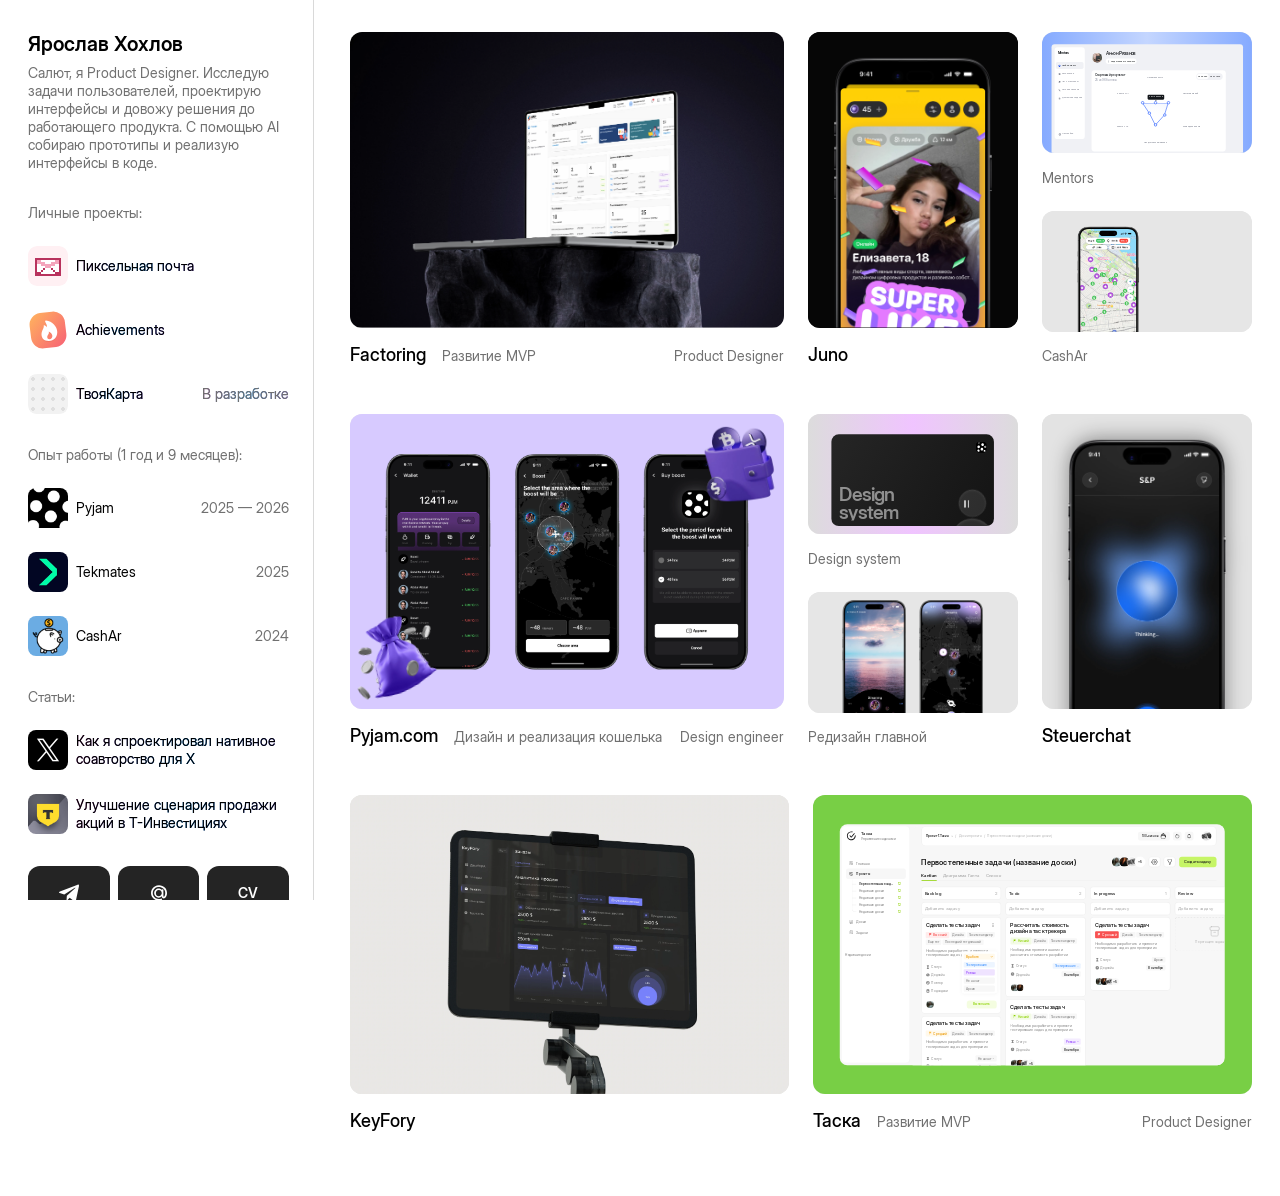
==== commit ef17780e: "Add Pixel Post to personal projects" ====
--- a/index.html
+++ b/index.html
@@ -1,6 +1,6 @@
 <!doctype html><html lang="ru"><head><meta charset="utf-8"><meta name="viewport" content="width=device-width,initial-scale=1"><title>Ярослав Хохлов — Product Designer</title><link rel="icon" href="assets/favicon-32.png"><link rel="stylesheet" href="home.css?v=redesign-hover-1"><link rel="stylesheet" href="fonts.css?v=woff2-1"><style>.page-loader{display:none}html.page-is-loading{overflow:hidden}.page-is-loading .page-loader{position:fixed;inset:0;z-index:10000;display:flex;flex-direction:column;align-items:center;justify-content:center;gap:20px;padding:24px;background:#fafafa;color:#242424;text-align:center;font:16px/1.5 Arial,sans-serif}.page-loader__spinner{width:40px;height:40px;border:3px solid #ddd;border-top-color:#242424;border-radius:50%;animation:page-spin .9s linear infinite}.page-loader__actions,.page-loader__slow{display:none}.page-loading-slow .page-loader__actions{display:flex;gap:12px;flex-wrap:wrap;justify-content:center}.page-loading-slow .page-loader__slow{display:block;max-width:340px}.page-loader button{border:1px solid #ccc;border-radius:12px;padding:12px 16px;background:white;color:#242424;cursor:pointer;font:inherit}.page-loader button:first-child{background:#242424;color:white}.page-loader p{margin:0}@keyframes page-spin{to{transform:rotate(360deg)}}@media(prefers-reduced-motion:reduce){.page-loader__spinner{animation:none}}</style><script>document.documentElement.classList.add('page-is-loading');window.pageLoadingDeadline=setTimeout(function(){document.documentElement.classList.add('page-loading-slow')},20000);</script></head><body><div class="page-loader" aria-label="Загрузка сайта"><span class="page-loader__spinner" aria-hidden="true"></span><p role="status" aria-live="polite">Загружаем портфолио…</p><p class="page-loader__slow">Загрузка затянулась. Можно повторить попытку или открыть загруженную часть сайта.</p><div class="page-loader__actions"><button type="button" onclick="location.reload()">Повторить</button><button type="button" onclick="clearTimeout(window.pageLoadingDeadline);document.documentElement.classList.remove('page-is-loading','page-loading-slow');this.closest('.page-loader').remove()">Открыть сайт</button></div></div><aside class="profile-panel" aria-label="О дизайнере">
 <div class="profile-intro"><h1>Ярослав Хохлов</h1><p>Салют, я Product Designer. Исследую задачи пользователей, проектирую интерфейсы и довожу решения до работающего продукта. С помощью AI собираю прототипы и реализую интерфейсы в коде.</p></div>
 <details class="profile-details" open><summary>Проекты, опыт и статьи</summary><div class="profile-sections">
-<section class="profile-section"><h2>Личные проекты:</h2><a class="profile-item" data-bubble="View website" href="https://achievements-for-mac.affectionatealder.chatgpt.site/" target="_blank" rel="noopener noreferrer" aria-label="Achievements — открыть сайт"><img src="assets/achievements.svg" width="40" height="40" alt=""><div class="profile-item__text"><p>Achievements</p></div></a><div class="profile-item" data-bubble="Coming soon" tabindex="0" aria-label="ТвояКарта — в разработке"><img src="assets/figma/home/personal-project.png" width="40" height="40" alt=""><div class="profile-item__text"><p>ТвояКарта</p><p class="profile-item__note">В разработке</p></div></div></section>
+<section class="profile-section"><h2>Личные проекты:</h2><a class="profile-item" data-bubble="View website" href="https://pixel-post-love-2411.affectionatealder.chatgpt.site/" target="_blank" rel="noopener noreferrer" aria-label="Пиксельная почта — открыть сайт"><img src="assets/pixel-post.svg" width="40" height="40" alt=""><div class="profile-item__text"><p>Пиксельная почта</p></div></a><a class="profile-item" data-bubble="View website" href="https://achievements-for-mac.affectionatealder.chatgpt.site/" target="_blank" rel="noopener noreferrer" aria-label="Achievements — открыть сайт"><img src="assets/achievements.svg" width="40" height="40" alt=""><div class="profile-item__text"><p>Achievements</p></div></a><div class="profile-item" data-bubble="Coming soon" tabindex="0" aria-label="ТвояКарта — в разработке"><img src="assets/figma/home/personal-project.png" width="40" height="40" alt=""><div class="profile-item__text"><p>ТвояКарта</p><p class="profile-item__note">В разработке</p></div></div></section>
 <section class="profile-section"><h2>Опыт работы (1 год и 9 месяцев):</h2><div class="profile-item"><img src="assets/figma/home/13344.png" width="40" height="40" alt=""><div class="profile-item__text"><p>Pyjam</p><p class="profile-item__note">2025 — 2026</p></div></div><div class="profile-item"><img src="assets/figma/home/98711.png" width="40" height="40" alt=""><div class="profile-item__text"><p>Tekmates</p><p class="profile-item__note">2025</p></div></div><div class="profile-item"><img src="assets/figma/home/a3a78.png" width="40" height="40" alt=""><div class="profile-item__text"><p>CashAr</p><p class="profile-item__note">2024</p></div></div></section>
 <section class="profile-section"><h2>Статьи:</h2><a class="profile-item" data-bubble="View website" href="https://dsgners.ru/flayleone/45408-kak-ya-sproektiroval-nativnoe-soavtorstvo-dlya-x" target="_blank" rel="noopener noreferrer"><img src="assets/figma/home/b895c.webp" width="40" height="40" alt=""><div class="profile-item__text"><p>Как я спроектировал нативное соавторство для X</p></div></a><a class="profile-item" data-bubble="View website" href="https://dsgners.ru/flayleone/45559-uluchshenie-stsenariya-prodaji-aktsiy-v-t-investitsiyah" target="_blank" rel="noopener noreferrer"><img src="assets/figma/home/2cc4e.webp" width="40" height="40" alt=""><div class="profile-item__text"><p>Улучшение сценария продажи акций в Т-Инвестициях</p></div></a></section></div></details><nav class="profile-contacts" aria-label="Контакты"><a class="profile-contact" href="https://t.me/flayleone" target="_blank" rel="noopener noreferrer" aria-label="Написать в Telegram" title="Telegram"><img src="assets/figma/home/contact-6e4b4.svg" width="24" height="24" alt=""></a><a class="profile-contact" href="mailto:design.flayle@mail.ru" aria-label="Написать на design.flayle@mail.ru" title="Почта"><img src="assets/figma/home/contact-2759f.svg" width="16" height="16" alt=""></a><a class="profile-contact" href="https://disk.yandex.ru/i/p9AXZRnwgouGiw" target="_blank" rel="noopener noreferrer" aria-label="Открыть резюме" title="CV">CV</a></nav></aside><main class="work-gallery" aria-label="Проекты"><section class="work-row" aria-label="Работы"><article class="work-card" id="work-30880"><a href="nfp.html" class="work-preview" aria-label="Factoring" data-width="705" style="aspect-ratio:705/480"><div style="height:480px;position:relative;flex-shrink:0;width:100%;width:705px;height:480px;flex:none" data-node-id="5057:30881" class="preview-scene"><img alt="" style="position:absolute;inset:0;max-width:none;object-fit:cover;pointer-events:none;width:100%;height:100%" src="assets/figma/home/b3402.webp" loading="eager" decoding="async" fetchpriority="high"><video class="case-video" src="assets/video/case-2-hover.mp4" muted loop playsinline preload="none" aria-hidden="true"></video></div><span class="cursor-label" aria-hidden="true">View project</span></a><div class="work-caption"><div style="align-content:stretch;display:flex;gap:16px;align-items:baseline;position:relative;flex-shrink:0;width:318.5px" data-node-id="5057:30883"><p style="line-height:22px;position:relative;flex-shrink:0;font-size:18px;color:black" data-node-id="5057:30884">Factoring</p><p style="line-height:18px;position:relative;flex-shrink:0;color:#707070;font-size:14px" data-node-id="5057:30885">Развитие MVP</p></div><p style="line-height:18px;position:relative;flex-shrink:0;color:#707070;font-size:14px" data-node-id="5057:30886">Product Designer</p></div></article><article class="work-card" id="work-31032"><a tabindex="0" class="work-preview" href="juno.html" aria-label="Открыть кейс Juno" aria-label="Juno" data-width="341" style="aspect-ratio:341/480"><div style="background-color:#e3e3e3;height:480px;overflow:clip;position:relative;border-radius:12px;flex-shrink:0;width:100%;width:341px;height:480px;flex:none" data-node-id="5057:31033" class="preview-scene"><div style="position:absolute;height:527px;left:43px;top:42px;width:255px" data-node-id="5057:31034" data-name="Free Transparent iPhone Air Mockup (Mockuuups Studio)" class="scene-object"><img alt="" style="position:absolute;inset:0;max-width:none;object-fit:cover;pointer-events:none;width:100%;height:100%" src="assets/figma/home/06021.webp" loading="lazy" decoding="async"></div></div><video class="case-video juno-hover-video" src="assets/video/juno-hover.mp4" muted loop playsinline preload="none" aria-hidden="true"></video><span class="cursor-label" aria-hidden="true">View project</span></a><div class="work-caption"><p style="line-height:22px;position:relative;flex-shrink:0;font-size:18px;color:black" data-node-id="5057:31036">Juno</p><p style="line-height:18px;position:relative;flex-shrink:0;color:#707070;font-size:14px" data-node-id="5057:31037">Founding Product Designer</p></div></article><div class="work-stack"><article class="work-card" id="work-30888"><div tabindex="0" class="work-preview" aria-label="Mentors" data-width="341" style="aspect-ratio:341/213"><div style="flex:1 0 0;min-height:1px;overflow:clip;position:relative;border-radius:12px;width:100%;background:linear-gradient(to left,#85aaff,#c4d6ff,#85aaff);width:341px;height:213px;flex:none" data-node-id="5057:30889" class="preview-scene"><div style="position:absolute;background-color:#f0f1f5;align-content:stretch;display:flex;gap:10.367px;align-items:flex-start;left:50%;padding-left:5.183px;padding-right:27.644px;padding-top:5.183px;padding-bottom:5.183px;border-radius:5px;top:calc(50% + 51.5px);width:311px;translate:-50% -50%" data-node-id="5057:30890" class="scene-object"><div style="background-color:white;align-content:stretch;display:flex;flex-direction:column;gap:2.592px;align-items:flex-start;padding:2.592px;position:relative;border-radius:5.183px;flex-shrink:0;width:49.674px" data-node-id="5057:30891"><div style="align-content:stretch;display:flex;height:19.006px;align-items:flex-start;padding-left:2.592px;padding-top:2.592px;position:relative;flex-shrink:0;width:100%" data-node-id="5057:30892"><p style="word-break:break-word;font-family:Inter Display,Arial,sans-serif;font-weight:700;line-height:0.85;position:relative;flex-shrink:0;font-size:6.047px;color:var(--text\/text-primary,#13161a);text-align:center;letter-spacing:-0.4233px;white-space:nowrap" data-node-id="5057:30893">Mentors</p></div><div style="align-content:stretch;display:flex;flex-direction:column;gap:2.592px;height:108.85px;align-items:flex-start;position:relative;flex-shrink:0" data-node-id="5057:30894"><div style="background-color:#f0f1f5;align-content:stretch;display:flex;gap:1.728px;align-items:center;overflow:clip;padding-left:3.456px;padding-right:3.456px;padding-top:2.592px;padding-bottom:2.592px;position:relative;border-radius:2.592px;flex-shrink:0;width:100%" data-node-id="5057:30895" data-name="Header button"><div style="overflow:clip;position:relative;border-radius:47.946px;flex-shrink:0;width:4.319px;height:4.319px" data-node-id="5057:30896" data-name="20 px"><div style="position:absolute;left:50%;width:4.319px;height:4.319px;top:50%;translate:-50% -50%" data-node-id="5057:30897"><div style="position:absolute;inset:1.55% 6.7%"><img alt="" style="display:block;max-width:none" src="assets/figma/home/34b4c.svg" loading="lazy" decoding="async"></div></div><p style="word-break:break-word;position:absolute;font-family:Inter Display,Arial,sans-serif;font-weight:600;font-weight:600;line-height:normal;left:50%;font-size:1.728px;color:var(--background\/layer-01,white);text-align:center;top:calc(50% - 1.08px);letter-spacing:-0.0346px;width:4.319px;translate:-50% 0" data-node-id="5057:30898">80</p></div><p style="word-break:break-word;font-family:Inter Display,Arial,sans-serif;font-weight:400;line-height:1.6;position:relative;flex-shrink:0;font-size:3.456px;color:var(--text\/text-primary,#13161a);text-align:center;letter-spacing:-0.0691px;white-space:nowrap" data-node-id="5057:30899">Твой прогресс</p></div><div style="align-content:stretch;display:flex;gap:1.728px;align-items:center;padding-left:3.456px;padding-right:3.456px;padding-top:2.592px;padding-bottom:2.592px;position:relative;border-radius:2.592px;flex-shrink:0;width:44.49px" data-node-id="5057:30900" data-name="Header button"><div style="position:relative;flex-shrink:0;width:4.319px;height:4.319px" data-node-id="I5057:30900;135:9258" data-name="20 px"><img alt="" style="position:absolute;display:block;inset:0;max-width:none" src="assets/figma/home/cbfd7.svg" loading="lazy" decoding="async"></div><p style="word-break:break-word;font-family:Inter Display,Arial,sans-serif;font-weight:400;line-height:1.6;position:relative;flex-shrink:0;font-size:3.46px;color:var(--text\/text-secondary,#787c8a);text-align:center;letter-spacing:-0.0692px;white-space:nowrap" data-node-id="I5057:30900;135:9246">Расписание</p></div><div style="align-content:stretch;display:flex;gap:1.728px;align-items:center;padding-left:3.456px;padding-right:3.456px;padding-top:2.592px;padding-bottom:2.592px;position:relative;border-radius:2.592px;flex-shrink:0;width:44.49px" data-node-id="5057:30901" data-name="Header button"><div style="position:relative;flex-shrink:0;width:4.319px;height:4.319px" data-node-id="I5057:30901;135:9258" data-name="20 px"><img alt="" style="position:absolute;display:block;inset:0;max-width:none" src="assets/figma/home/e6cf0.svg" loading="lazy" decoding="async"></div><p style="word-break:break-word;font-family:Inter Display,Arial,sans-serif;font-weight:400;line-height:1.6;position:relative;flex-shrink:0;font-size:3.46px;color:var(--text\/text-secondary,#787c8a);text-align:center;letter-spacing:-0.0692px;white-space:nowrap" data-node-id="I5057:30901;135:9246">Чат с ментором</p></div><div style="align-content:stretch;display:flex;gap:1.728px;align-items:center;padding-left:3.456px;padding-right:3.456px;padding-top:2.592px;padding-bottom:2.592px;position:relative;border-radius:2.592px;flex-shrink:0;width:44.49px" data-node-id="5057:30902" data-name="Header button"><div style="position:relative;flex-shrink:0;width:4.319px;height:4.319px" data-node-id="I5057:30902;135:9258" data-name="20 px"><img alt="" style="position:absolute;display:block;inset:0;max-width:none" src="assets/figma/home/13144.svg" loading="lazy" decoding="async"></div><p style="word-break:break-word;font-family:Inter Display,Arial,sans-serif;font-weight:400;line-height:1.6;position:relative;flex-shrink:0;font-size:3.46px;color:var(--text\/text-secondary,#787c8a);text-align:center;letter-spacing:-0.0692px;white-space:nowrap" data-node-id="I5057:30902;135:9246">История звонков</p></div><div style="align-content:stretch;display:flex;gap:1.728px;align-items:center;padding-left:3.456px;padding-right:3.456px;padding-top:2.592px;padding-bottom:2.592px;position:relative;border-radius:2.592px;flex-shrink:0;width:44.49px" data-node-id="5057:30903" data-name="Header button"><div style="position:relative;flex-shrink:0;width:4.319px;height:4.319px" data-node-id="I5057:30903;135:9258" data-name="20 px"><img alt="" style="position:absolute;display:block;inset:0;max-width:none" src="assets/figma/home/b7953.svg" loading="lazy" decoding="async"></div><p style="word-break:break-word;font-family:Inter Display,Arial,sans-serif;font-weight:400;line-height:1.6;position:relative;flex-shrink:0;font-size:3.46px;color:var(--text\/text-secondary,#787c8a);text-align:center;letter-spacing:-0.0692px;white-space:nowrap" data-node-id="I5057:30903;135:9246">Домашние задания</p></div></div><div style="align-content:stretch;display:flex;gap:1.728px;align-items:center;padding-left:3.456px;padding-right:3.456px;padding-top:2.592px;padding-bottom:2.592px;position:relative;border-radius:2.592px;flex-shrink:0;width:100%" data-node-id="5057:30904" data-name="Header button"><div style="position:relative;flex-shrink:0;width:5.183px;height:5.183px" data-node-id="5057:30905" data-name="cog"><img alt="" style="position:absolute;display:block;inset:0;max-width:none" src="assets/figma/home/937b7.svg" loading="lazy" decoding="async"></div><p style="word-break:break-word;font-family:Inter Display,Arial,sans-serif;font-weight:400;line-height:1.6;position:relative;flex-shrink:0;font-size:3.456px;color:var(--text\/text-secondary,#787c8a);text-align:center;letter-spacing:-0.0691px;white-space:nowrap" data-node-id="5057:30906">Настройки</p></div></div><div style="align-content:stretch;display:flex;flex:1 0 0;flex-direction:column;gap:2.592px;align-items:flex-start;justify-content:center;min-width:1px;position:relative" data-node-id="5057:30907"><div style="align-content:stretch;display:flex;gap:5.183px;align-items:center;padding-top:6.911px;padding-bottom:6.911px;position:relative;border-radius:2.592px;flex-shrink:0" data-node-id="5057:30908" data-name="Frame"><div style="border-width:0.216px;border-color:rgba(0,0,0,0);border-style:solid;position:relative;border-radius:2159.506px;flex-shrink:0;width:18.574px;height:18.574px" data-node-id="5057:30909" data-name="Rectangle"><img alt="" style="position:absolute;inset:0;max-width:none;object-fit:cover;pointer-events:none;border-radius:2159.506px;width:100%;height:100%" src="assets/figma/home/6c691.webp" loading="lazy" decoding="async"></div><div style="align-content:stretch;display:flex;flex-direction:column;gap:4.319px;align-items:flex-start;justify-content:center;position:relative;flex-shrink:0" data-node-id="5057:30910" data-name="Frame"><p style="text-box-edge:cap alphabetic;text-box-trim:trim-both;word-break:break-word;font-family:Inter Display,Arial,sans-serif;font-weight:500;font-weight:500;line-height:0.9;position:relative;flex-shrink:0;font-size:7.775px;color:var(--text\/text-primary,#13161a);letter-spacing:-0.311px;white-space:nowrap" data-node-id="5057:30911">Антон Рязанов</p><div style="background-color:white;align-content:stretch;display:flex;gap:1.728px;align-items:center;justify-content:center;overflow:clip;padding-left:2.592px;padding-right:2.592px;padding-top:1.728px;padding-bottom:1.728px;position:relative;border-radius:40px;flex-shrink:0" data-node-id="5057:30912" data-name="Button tiny"><div style="position:relative;flex-shrink:0;width:3.456px;height:3.456px" data-node-id="I5057:30912;81:12109" data-name="16 px"><img alt="" style="position:absolute;display:block;inset:0;max-width:none" src="assets/figma/home/beed4.svg" loading="lazy" decoding="async"></div><p style="word-break:break-word;font-family:Inter Display,Arial,sans-serif;font-weight:400;line-height:1.6;position:relative;flex-shrink:0;font-size:3.46px;color:var(--text\/text-primary,#13161a);letter-spacing:-0.0692px;white-space:nowrap" data-node-id="I5057:30912;81:12102">Редактировать профиль</p></div></div></div><div style="align-content:stretch;display:flex;flex-direction:column;gap:2.592px;align-items:flex-start;position:relative;flex-shrink:0;width:100%" data-node-id="5057:30913"><div style="background-color:white;height:132.607px;position:relative;border-radius:5.183px;flex-shrink:0;width:100%" data-node-id="5057:30914"><div style="position:absolute;display:contents;left:calc(50% - 0.21px);top:9.72px;translate:-50% 0" data-node-id="5057:30915"><p style="word-break:break-word;position:absolute;font-family:Inter Display,Arial,sans-serif;font-weight:500;font-weight:500;line-height:1.6;left:calc(50% - 5.11px);font-size:3.024px;color:var(--text\/text-secondary,#787c8a);text-align:center;top:115.98px;letter-spacing:-0.0605px;white-space:nowrap;translate:-50% 0" data-node-id="5057:30916">Продуктовое мышление</p><p style="word-break:break-word;position:absolute;font-family:Inter Display,Arial,sans-serif;font-weight:500;font-weight:500;line-height:1.6;left:calc(50% - 5.49px);font-size:3.024px;color:var(--text\/text-secondary,#787c8a);text-align:center;top:9.72px;letter-spacing:-0.0605px;white-space:nowrap;translate:-50% 0" data-node-id="5057:30917">Насмотренность</p><p style="word-break:break-word;position:absolute;font-family:Inter Display,Arial,sans-serif;font-weight:500;font-weight:500;line-height:1.6;left:59.33px;font-size:3.024px;color:var(--text\/text-secondary,#787c8a);text-align:right;top:89.41px;letter-spacing:-0.0605px;white-space:nowrap;translate:-100% 0" data-node-id="5057:30918">Работа с UX</p><p style="word-break:break-word;position:absolute;font-family:Inter Display,Arial,sans-serif;font-weight:500;font-weight:500;line-height:1.6;left:59.63px;font-size:3.024px;color:var(--text\/text-secondary,#787c8a);text-align:right;top:36.28px;letter-spacing:-0.0605px;white-space:nowrap;translate:-100% 0" data-node-id="5057:30919">Работа с UI</p><p style="word-break:break-word;position:absolute;font-family:Inter Display,Arial,sans-serif;font-weight:500;font-weight:500;line-height:1.6;left:148.37px;font-size:3.024px;color:var(--text\/text-secondary,#787c8a);top:36.28px;letter-spacing:-0.0605px;white-space:nowrap" data-node-id="5057:30920">Инструментарий</p><p style="word-break:break-word;position:absolute;font-family:Inter Display,Arial,sans-serif;font-weight:500;font-weight:500;line-height:1.6;left:148.37px;font-size:3.024px;color:var(--text\/text-secondary,#787c8a);top:89.2px;letter-spacing:-0.0605px;white-space:nowrap" data-node-id="5057:30921">Командная работа</p><div style="position:absolute;left:calc(50% - 4.97px);width:96.324px;height:96.324px;top:calc(50% - 1.08px);translate:-50% -50%" data-node-id="5057:30922"><img alt="" style="position:absolute;display:block;inset:0;max-width:none" src="assets/figma/home/c1bd2.svg" loading="lazy" decoding="async"></div><div style="position:absolute;left:calc(50% - 4.97px);width:72.243px;height:72.243px;top:calc(50% - 1.08px);translate:-50% -50%" data-node-id="5057:30923"><img alt="" style="position:absolute;display:block;inset:0;max-width:none" src="assets/figma/home/f4378.svg" loading="lazy" decoding="async"></div><div style="position:absolute;left:calc(50% - 4.97px);width:48.162px;height:48.162px;top:calc(50% - 1.08px);translate:-50% -50%" data-node-id="5057:30924"><img alt="" style="position:absolute;display:block;inset:0;max-width:none" src="assets/figma/home/c34a0.svg" loading="lazy" decoding="async"></div><div style="position:absolute;left:calc(50% - 4.97px);width:24.081px;height:24.081px;top:calc(50% - 1.08px);translate:-50% -50%" data-node-id="5057:30925"><img alt="" style="position:absolute;display:block;inset:0;max-width:none" src="assets/figma/home/94700.svg" loading="lazy" decoding="async"></div><div style="position:absolute;height:36.391px;left:83.26px;top:53.13px;width:41.575px" data-node-id="5057:30926"><div style="position:absolute;inset:-1.19% -1.4% -2.1% -1.92%"><img alt="" style="display:block;max-width:none" src="assets/figma/home/cdc05.svg" loading="lazy" decoding="async"></div></div><div style="position:absolute;background-color:white;border-width:1.296px;border-color:#1952fe;border-style:solid;left:calc(50% - 4.97px);border-radius:21.597px;width:5.183px;height:5.183px;top:calc(50% - 13.17px);translate:-50% -50%" data-node-id="5057:30927"></div><div style="position:absolute;background-color:white;border-width:1.296px;border-color:#1952fe;border-style:solid;left:calc(50% + 15.98px);border-radius:21.597px;width:5.183px;height:5.183px;top:calc(50% - 13.17px);translate:-50% -50%" data-node-id="5057:30928"></div><div style="position:absolute;background-color:white;border-width:1.296px;border-color:#1952fe;border-style:solid;left:calc(50% + 9.72px);border-radius:21.597px;width:5.183px;height:5.183px;top:calc(50% + 6.69px);translate:-50% -50%" data-node-id="5057:30929"></div><div style="position:absolute;background-color:white;border-width:1.296px;border-color:#1952fe;border-style:solid;left:calc(50% - 4.97px);border-radius:21.597px;width:5.183px;height:5.183px;top:calc(50% + 23.11px);translate:-50% -50%" data-node-id="5057:30930"></div><div style="position:absolute;background-color:white;border-width:1.296px;border-color:#1952fe;border-style:solid;left:calc(50% - 14.47px);border-radius:21.597px;width:5.183px;height:5.183px;top:calc(50% + 4.1px);translate:-50% -50%" data-node-id="5057:30931"></div><div style="position:absolute;background-color:white;border-width:1.296px;border-color:#1952fe;border-style:solid;left:calc(50% - 25.92px);border-radius:21.597px;width:5.183px;height:5.183px;top:calc(50% - 13.17px);translate:-50% -50%" data-node-id="5057:30932"></div></div><div style="position:absolute;align-content:stretch;display:flex;align-items:center;right:5.18px;top:5.18px" data-node-id="5057:30933"><div style="background-color:#f0f1f5;align-content:stretch;display:flex;align-items:center;padding:0.864px;position:relative;border-radius:2159.506px;flex-shrink:0" data-node-id="5057:30934"><div style="background-color:white;align-content:stretch;display:flex;gap:1.728px;align-items:center;justify-content:center;overflow:clip;padding-left:2.592px;padding-right:2.592px;padding-top:1.728px;padding-bottom:1.728px;position:relative;border-radius:40px;flex-shrink:0" data-node-id="5057:30935" data-name="Button tiny"><p style="word-break:break-word;font-family:Inter Display,Arial,sans-serif;font-weight:400;line-height:1.6;position:relative;flex-shrink:0;font-size:3.46px;color:var(--text\/text-primary,#13161a);letter-spacing:-0.0692px;white-space:nowrap" data-node-id="I5057:30935;81:12193">Как было</p></div><div style="align-content:stretch;display:flex;gap:1.728px;align-items:center;justify-content:center;overflow:clip;padding-left:2.592px;padding-right:2.592px;padding-top:1.728px;padding-bottom:1.728px;position:relative;border-radius:40px;flex-shrink:0" data-node-id="5057:30936" data-name="Button tiny"><p style="word-break:break-word;font-family:Inter Display,Arial,sans-serif;font-weight:400;line-height:1.6;position:relative;flex-shrink:0;font-size:3.46px;color:var(--text\/text-primary,#13161a);letter-spacing:-0.0692px;white-space:nowrap" data-node-id="I5057:30936;81:12102">Как стало</p></div></div></div><div style="position:absolute;align-content:stretch;display:flex;flex-direction:column;isolation:isolate;align-items:center;left:91.14px;top:39.95px" data-node-id="5057:30937"><div style="background-color:#13161a;align-content:stretch;display:flex;align-items:center;justify-content:center;margin-bottom:-0.432px;min-width:10.366666793823242px;padding-left:2.592px;padding-right:2.592px;padding-top:1.728px;padding-bottom:1.728px;position:relative;border-radius:1.728px;flex-shrink:0;z-index:2" data-node-id="5057:30938"><p style="word-break:break-word;flex:1 0 0;font-family:Inter Display,Arial,sans-serif;font-weight:500;font-weight:500;line-height:1.6;min-width:1px;position:relative;font-size:3.024px;color:var(--background\/layer-01,white);text-align:center;letter-spacing:-0.0605px" data-node-id="5057:30939">2 из 16 баллов</p></div><div style="height:2.811px;position:relative;flex-shrink:0;width:5.615px;z-index:1" data-node-id="5057:30940" data-name="Union"><img alt="" style="position:absolute;display:block;inset:0;max-width:none" src="assets/figma/home/be985.svg" loading="lazy" decoding="async"></div></div><div style="word-break:break-word;position:absolute;align-content:stretch;display:flex;flex-direction:column;font-family:Inter Display,Arial,sans-serif;font-weight:500;font-weight:500;align-items:flex-start;justify-content:center;line-height:1.4;left:5.18px;font-size:5.183px;top:5.18px;letter-spacing:-0.1037px;white-space:nowrap" data-node-id="5057:30942" data-name="Frame"><p style="position:relative;flex-shrink:0;color:var(--text\/text-primary,#13161a)" data-node-id="5057:30943">Стартовый результат</p><p style="position:relative;flex-shrink:0;color:var(--text\/text-disabled-primary,#a7abb8)" data-node-id="5057:30944">25 из 96 баллов</p></div></div><div style="grid-template-rows:max-content;display:inline-grid;line-height:0;place-items:start;position:relative;flex-shrink:0;width:100%" data-node-id="5057:30945"><div style="background-color:white;grid-column:1;align-content:stretch;display:flex;flex-direction:column;gap:7.775px;align-items:flex-start;margin-left:0;margin-top:0;padding:5.183px;position:relative;border-radius:5.183px;grid-row:1;width:100%" data-node-id="5057:30946" data-name="Тариф"><div style="align-content:stretch;display:flex;flex-direction:column;gap:0.864px;align-items:flex-start;position:relative;flex-shrink:0;width:183.576px" data-node-id="5057:30947" data-name="Frame"><div style="align-content:stretch;display:flex;gap:0.864px;align-items:center;position:relative;flex-shrink:0" data-node-id="5057:30948" data-name="Frame"><p style="word-break:break-word;font-family:Inter Display,Arial,sans-serif;font-weight:500;font-weight:500;line-height:1.4;position:relative;flex-shrink:0;font-size:5.183px;color:var(--text\/text-primary,#13161a);letter-spacing:-0.1037px;white-space:nowrap" data-node-id="5057:30949">У тебя</p><div style="align-content:stretch;display:flex;gap:0.432px;align-items:center;position:relative;flex-shrink:0" data-node-id="5057:30950" data-name="Frame"><div style="position:relative;flex-shrink:0;width:7.775px;height:7.775px" data-node-id="5057:30951" data-name="Status icon 72px"><div style="position:absolute;inset:-23.67% -36.35% -44.4% -33.45%"><img alt="" style="display:block;max-width:none" src="assets/figma/home/70e88.svg" loading="lazy" decoding="async"></div></div><p style="word-break:break-word;font-family:Inter Display,Arial,sans-serif;font-weight:500;font-weight:500;line-height:1.4;position:relative;flex-shrink:0;font-size:5.183px;color:var(--text\/text-primary,#13161a);letter-spacing:-0.1037px;white-space:nowrap" data-node-id="5057:30952">Бронзовый статус</p></div></div><div style="word-break:break-word;font-family:Inter Display,Arial,sans-serif;font-weight:400;line-height:0;position:relative;flex-shrink:0;font-size:3.888px;color:var(--text\/text-secondary,#787c8a);letter-spacing:-0.0778px;width:147.293px;white-space:pre-wrap" data-node-id="5057:30953"><p style="line-height:1.2;margin-bottom:0">Чем больше ты занимаешься с ментором, тем выше твоя скидка!</p><p style="line-height:1.2">Углубляй свои знания и получай выгоду — вместе мы достигнем большего!</p></div></div><div style="align-content:stretch;display:flex;flex-direction:column;gap:2.592px;align-items:flex-start;position:relative;flex-shrink:0;width:100%" data-node-id="5057:30954"><div style="align-content:stretch;display:flex;flex-direction:column;align-items:flex-start;position:relative;flex-shrink:0;width:100%" data-node-id="5057:30955" data-name="Frame"><div style="align-content:stretch;display:flex;align-items:flex-start;justify-content:center;position:relative;flex-shrink:0;width:100%" data-node-id="5057:30956" data-name="Frame"><div style="background-color:#f0f1f5;align-content:stretch;display:flex;flex:1 0 0;flex-direction:column;gap:1.728px;align-items:center;min-width:1px;padding-bottom:5.183px;padding-top:1.728px;padding-left:1.728px;padding-right:1.728px;position:relative;border-radius:2.592px;align-self:stretch" data-node-id="5057:30957" data-name="Frame"><div style="position:relative;flex-shrink:0;width:15.55px;height:15.55px" data-node-id="5057:30958" data-name="Status icon 72px"><div style="position:absolute;inset:0 -8.05% -13.42% -5.15%"><img alt="" style="display:block;max-width:none" src="assets/figma/home/599d6.svg" loading="lazy" decoding="async"></div></div><div style="word-break:break-word;align-content:stretch;display:flex;flex-direction:column;font-family:Inter Display,Arial,sans-serif;font-weight:500;font-weight:500;gap:0.432px;height:11.231px;align-items:center;justify-content:center;position:relative;flex-shrink:0;white-space:nowrap" data-node-id="5057:30959" data-name="Frame"><p style="line-height:1;position:relative;flex-shrink:0;font-size:3.888px;color:var(--text\/text-primary,#13161a);letter-spacing:-0.0778px" data-node-id="5057:30960">Бронза</p><p style="line-height:1.6;position:relative;flex-shrink:0;font-size:3.024px;color:var(--text\/text-secondary,#787c8a);letter-spacing:-0.0605px" data-node-id="5057:30961">Твой статус</p></div><div style="align-content:stretch;display:flex;flex-direction:column;align-items:flex-start;position:relative;flex-shrink:0;width:100%" data-node-id="5057:30966" data-name="Frame"><div style="align-content:stretch;display:flex;align-items:center;justify-content:center;position:relative;flex-shrink:0;width:100%" data-node-id="5057:30967" data-name="Frame"><p style="word-break:break-word;font-family:Inter Display,Arial,sans-serif;font-weight:400;line-height:1.6;position:relative;flex-shrink:0;font-size:3.456px;color:var(--text\/text-primary,#13161a);text-align:center;letter-spacing:-0.0691px;white-space:nowrap" data-node-id="5057:30968">0% комиссий</p></div><div style="align-content:stretch;display:flex;align-items:center;justify-content:center;position:relative;flex-shrink:0;width:100%" data-node-id="5057:30969" data-name="Frame"><p style="word-break:break-word;font-family:Inter Display,Arial,sans-serif;font-weight:400;line-height:1.6;position:relative;flex-shrink:0;font-size:3.456px;color:var(--text\/text-primary,#13161a);text-align:center;letter-spacing:-0.0691px;white-space:nowrap" data-node-id="5057:30970">Чат с ментором</p></div><div style="align-content:stretch;display:flex;align-items:center;justify-content:center;position:relative;flex-shrink:0;width:100%" data-node-id="5057:30971" data-name="Frame"><p style="word-break:break-word;font-family:Inter Display,Arial,sans-serif;font-weight:400;line-height:1.6;position:relative;flex-shrink:0;font-size:3.456px;color:var(--text\/text-primary,#13161a);text-align:center;letter-spacing:-0.0691px;white-space:nowrap" data-node-id="5057:30972">Пробный урок за 97 ₽</p></div></div></div><div style="align-content:stretch;display:flex;flex:1 0 0;flex-direction:column;gap:1.728px;align-items:center;min-width:1px;padding-bottom:5.183px;padding-top:1.728px;padding-left:1.728px;padding-right:1.728px;position:relative;border-radius:2.592px;align-self:stretch" data-node-id="5057:30973" data-name="Frame"><div style="position:relative;flex-shrink:0;width:15.55px;height:15.55px" data-node-id="5057:30974" data-name="Status icon 72px"><div style="position:absolute;inset:0 -8.05% -13.42% -5.15%"><img alt="" style="display:block;max-width:none" src="assets/figma/home/f636a.svg" loading="lazy" decoding="async"></div></div><div style="word-break:break-word;align-content:stretch;display:flex;flex-direction:column;font-family:Inter Display,Arial,sans-serif;font-weight:500;font-weight:500;gap:0.432px;height:11.231px;align-items:center;justify-content:center;position:relative;flex-shrink:0;white-space:nowrap" data-node-id="5057:30975" data-name="Frame"><p style="line-height:1;position:relative;flex-shrink:0;font-size:3.888px;color:var(--text\/text-primary,#13161a);letter-spacing:-0.0778px" data-node-id="5057:30976">Серебро</p><p style="line-height:1.6;position:relative;flex-shrink:0;font-size:3.024px;color:var(--text\/text-secondary,#787c8a);letter-spacing:-0.0605px" data-node-id="5057:30977">Ещё 5 занятий</p></div><div style="align-content:stretch;display:flex;flex-direction:column;align-items:center;position:relative;flex-shrink:0;width:100%" data-node-id="5057:30978" data-name="Frame"><div style="align-content:stretch;display:flex;gap:0.864px;align-items:center;justify-content:center;position:relative;flex-shrink:0;width:100%" data-node-id="5057:30979" data-name="Frame"><p style="word-break:break-word;font-family:Inter Display,Arial,sans-serif;font-weight:400;line-height:1.6;position:relative;flex-shrink:0;font-size:3.456px;color:var(--text\/text-primary,#13161a);text-align:center;letter-spacing:-0.0691px;white-space:nowrap" data-node-id="5057:30980">ИИ-конспекты</p><div style="position:relative;flex-shrink:0;width:4.319px;height:4.319px" data-node-id="5057:30981" data-name="help-circle"><img alt="" style="position:absolute;display:block;inset:0;max-width:none" src="assets/figma/home/38add.svg" loading="lazy" decoding="async"></div></div><div style="align-content:stretch;display:flex;align-items:center;justify-content:center;position:relative;flex-shrink:0;width:100%" data-node-id="5057:30983" data-name="Frame"><p style="word-break:break-word;font-family:Inter Display,Arial,sans-serif;font-weight:400;line-height:1.6;position:relative;flex-shrink:0;font-size:3.456px;color:var(--text\/text-primary,#13161a);text-align:center;letter-spacing:-0.0691px;white-space:nowrap" data-node-id="5057:30984">Записи звонков</p></div><div style="align-content:stretch;display:flex;align-items:center;justify-content:center;position:relative;flex-shrink:0;width:100%" data-node-id="5057:30985" data-name="Frame"><p style="word-break:break-word;font-family:Inter Display,Arial,sans-serif;font-weight:400;line-height:1.6;position:relative;flex-shrink:0;font-size:3.456px;color:var(--text\/text-primary,#13161a);text-align:center;letter-spacing:-0.0691px;white-space:nowrap" data-node-id="5057:30986">Скидка 3%</p></div></div></div><div style="display:flex;align-items:center;justify-content:center;position:relative;align-self:stretch;flex-shrink:0;width:0;container-type:size" data-node-id="5057:30987"><div style="flex:none;width:100cqh;rotate:90deg"><div style="height:0;position:relative;width:100%" data-name="Line"><div style="position:absolute;inset:-0.11px 0 -0.11px -0.2%"><img alt="" style="display:block;max-width:none" src="assets/figma/home/523e1.svg" loading="lazy" decoding="async"></div></div></div></div><div style="align-content:stretch;display:flex;flex:1 0 0;flex-direction:column;gap:1.728px;align-items:center;min-width:1px;padding-bottom:5.183px;padding-top:1.728px;padding-left:1.728px;padding-right:1.728px;position:relative;border-radius:2.592px;align-self:stretch" data-node-id="5057:30988" data-name="Frame"><div style="position:relative;flex-shrink:0;width:15.55px;height:15.55px" data-node-id="5057:30989" data-name="Status icon 72px"><div style="position:absolute;height:7.991px;left:calc(50% - 0.02px);top:calc(50% + 0.11px);width:10.325px;translate:-50% -50%" data-node-id="I5057:30989;78:6241" data-name="Group"><div style="position:absolute;inset:-46.1% -35.46% -71.94% -35.05%"><img alt="" style="display:block;max-width:none" src="assets/figma/home/844ce.svg" loading="lazy" decoding="async"></div></div></div><div style="word-break:break-word;align-content:stretch;display:flex;flex-direction:column;font-family:Inter Display,Arial,sans-serif;font-weight:500;font-weight:500;gap:0.432px;height:11.231px;align-items:center;justify-content:center;position:relative;flex-shrink:0;white-space:nowrap" data-node-id="5057:30990" data-name="Frame"><p style="line-height:1;position:relative;flex-shrink:0;font-size:3.888px;color:var(--text\/text-primary,#13161a);letter-spacing:-0.0778px" data-node-id="5057:30991">Золото</p><p style="line-height:1.6;position:relative;flex-shrink:0;font-size:3.024px;color:var(--text\/text-secondary,#787c8a);letter-spacing:-0.0605px" data-node-id="5057:30992">Ещё 11 занятий</p></div><div style="align-content:stretch;display:flex;flex-direction:column;align-items:flex-start;position:relative;flex-shrink:0;width:100%" data-node-id="5057:30993" data-name="Frame"><div style="align-content:stretch;display:flex;align-items:center;justify-content:center;position:relative;flex-shrink:0;width:100%" data-node-id="5057:30994" data-name="Frame"><p style="word-break:break-word;font-family:Inter Display,Arial,sans-serif;font-weight:400;line-height:1.6;position:relative;flex-shrink:0;font-size:3.456px;color:var(--text\/text-primary,#13161a);text-align:center;letter-spacing:-0.0691px;white-space:nowrap" data-node-id="5057:30995">Домашние задания</p></div><div style="align-content:stretch;display:flex;align-items:center;justify-content:center;position:relative;flex-shrink:0;width:100%" data-node-id="5057:30996" data-name="Frame"><p style="word-break:break-word;font-family:Inter Display,Arial,sans-serif;font-weight:400;line-height:1.6;position:relative;flex-shrink:0;font-size:3.456px;color:var(--text\/text-primary,#13161a);text-align:center;letter-spacing:-0.0691px;white-space:nowrap" data-node-id="5057:30997">Золотая метка</p></div><div style="align-content:stretch;display:flex;align-items:center;justify-content:center;position:relative;flex-shrink:0;width:100%" data-node-id="5057:30998" data-name="Frame"><p style="word-break:break-word;font-family:Inter Display,Arial,sans-serif;font-weight:400;line-height:1.6;position:relative;flex-shrink:0;font-size:3.456px;color:var(--text\/text-primary,#13161a);text-align:center;letter-spacing:-0.0691px;white-space:nowrap" data-node-id="5057:30999">Скидка 6%</p></div></div></div><div style="display:flex;align-items:center;justify-content:center;position:relative;align-self:stretch;flex-shrink:0;width:0;container-type:size" data-node-id="5057:31000"><div style="flex:none;width:100cqh;rotate:90deg"><div style="height:0;position:relative;width:100%" data-name="Line"><div style="position:absolute;inset:-0.11px 0 -0.11px -0.2%"><img alt="" style="display:block;max-width:none" src="assets/figma/home/523e1.svg" loading="lazy" decoding="async"></div></div></div></div><div style="align-content:stretch;display:flex;flex:1 0 0;flex-direction:column;gap:1.728px;align-items:center;min-width:1px;padding-bottom:5.183px;padding-top:1.728px;padding-left:1.728px;padding-right:1.728px;position:relative;border-radius:2.592px;align-self:stretch" data-node-id="5057:31001" data-name="Frame"><div style="position:relative;flex-shrink:0;width:15.55px;height:15.55px" data-node-id="5057:31002" data-name="Status icon 72px"><div style="position:absolute;height:9.071px;left:calc(50% - 0.02px);top:calc(50% - 0.43px);width:10.504px;translate:-50% -50%" data-node-id="I5057:31002;78:6266" data-name="Group"><div style="position:absolute;inset:-28.71% -33.99% -63.38% -33.6%"><img alt="" style="display:block;max-width:none" src="assets/figma/home/00058.svg" loading="lazy" decoding="async"></div></div></div><div style="word-break:break-word;align-content:stretch;display:flex;flex-direction:column;font-family:Inter Display,Arial,sans-serif;font-weight:500;font-weight:500;gap:0.432px;height:11.231px;align-items:center;justify-content:center;position:relative;flex-shrink:0;white-space:nowrap" data-node-id="5057:31003" data-name="Frame"><p style="line-height:1;position:relative;flex-shrink:0;font-size:3.888px;color:var(--text\/text-primary,#13161a);letter-spacing:-0.0778px" data-node-id="5057:31004">Платина</p><p style="line-height:1.6;position:relative;flex-shrink:0;font-size:3.024px;color:var(--text\/text-secondary,#787c8a);letter-spacing:-0.0605px" data-node-id="5057:31005">Ещё 16 занятий</p></div><div style="align-content:stretch;display:flex;flex-direction:column;align-items:flex-start;position:relative;flex-shrink:0;width:100%" data-node-id="5057:31006" data-name="Frame"><div style="align-content:stretch;display:flex;align-items:center;justify-content:center;position:relative;flex-shrink:0;width:100%" data-node-id="5057:31007" data-name="Frame"><p style="word-break:break-word;font-family:Inter Display,Arial,sans-serif;font-weight:400;line-height:1.6;position:relative;flex-shrink:0;font-size:3.456px;color:var(--text\/text-primary,#13161a);text-align:center;letter-spacing:-0.0691px;white-space:nowrap" data-node-id="5057:31008">Звонки дольше на 20%</p></div><div style="align-content:stretch;display:flex;align-items:center;justify-content:center;position:relative;flex-shrink:0;width:100%" data-node-id="5057:31009" data-name="Frame"><p style="word-break:break-word;font-family:Inter Display,Arial,sans-serif;font-weight:400;line-height:1.6;position:relative;flex-shrink:0;font-size:3.456px;color:var(--text\/text-primary,#13161a);text-align:center;letter-spacing:-0.0691px;white-space:nowrap" data-node-id="5057:31010">Платиновая метка</p></div><div style="align-content:stretch;display:flex;align-items:center;justify-content:center;position:relative;flex-shrink:0;width:100%" data-node-id="5057:31011" data-name="Frame"><p style="word-break:break-word;font-family:Inter Display,Arial,sans-serif;font-weight:400;line-height:1.6;position:relative;flex-shrink:0;font-size:3.456px;color:var(--text\/text-primary,#13161a);text-align:center;letter-spacing:-0.0691px;white-space:nowrap" data-node-id="5057:31012">Скидка 10%</p></div></div></div></div></div><div style="align-content:stretch;display:flex;gap:0.864px;align-items:flex-start;position:relative;flex-shrink:0;width:100%" data-node-id="5057:31013"><div style="background-color:#dadde5;flex:1 0 0;height:1.728px;min-width:1px;position:relative;border-radius:21.597px" data-node-id="5057:31014" data-name="Slider"><div style="position:absolute;background-color:#1952fe;border-width:0.216px;border-color:#1952fe;border-style:solid;height:1.728px;left:0;border-radius:21.597px;top:0;width:14.902px" data-node-id="5057:31015" data-name="Slider"></div></div><div style="background-color:#dadde5;flex:1 0 0;height:1.728px;min-width:1px;position:relative;border-radius:21.597px" data-node-id="5057:31016" data-name="Slider"></div><div style="background-color:#dadde5;flex:1 0 0;height:1.728px;min-width:1px;position:relative;border-radius:21.597px" data-node-id="5057:31017" data-name="Slider"></div><div style="background-color:#dadde5;flex:1 0 0;height:1.728px;min-width:1px;position:relative;border-radius:21.597px" data-node-id="5057:31018" data-name="Slider"></div></div></div></div></div><div style="position:absolute;align-content:stretch;display:flex;flex-direction:column;isolation:isolate;align-items:center;left:61.55px;top:174.29px" data-node-id="5057:31019"><div style="background-color:#13161a;align-content:stretch;display:flex;align-items:center;justify-content:center;margin-bottom:-0.432px;min-width:10.366666793823242px;padding-left:2.592px;padding-right:2.592px;padding-top:1.728px;padding-bottom:1.728px;position:relative;border-radius:1.728px;flex-shrink:0;z-index:2" data-node-id="5057:31020"><p style="word-break:break-word;font-family:Inter Display,Arial,sans-serif;font-weight:500;font-weight:500;line-height:1.6;position:relative;flex-shrink:0;font-size:3.024px;color:var(--background\/layer-01,white);text-align:center;letter-spacing:-0.0605px;width:62.632px" data-node-id="5057:31021">Господа, понимание сути ресурсосберегающих технологий играет важную роль в формировании поэтапного и последовательного развития общества.</p></div><div style="height:2.811px;position:relative;flex-shrink:0;width:5.615px;z-index:1" data-node-id="5057:31022" data-name="Union"><img alt="" style="position:absolute;display:block;inset:0;max-width:none" src="assets/figma/home/be985.svg" loading="lazy" decoding="async"></div></div></div></div></div></div><span class="cursor-label" aria-hidden="true">Coming soon</span></div><div class="work-caption work-caption--small"><p style="word-break:break-word;font-family:Inter Display,Arial,sans-serif;font-weight:500;line-height:18px;font-style:normal;position:relative;flex-shrink:0;color:#707070;font-size:14px;white-space:nowrap" data-node-id="5057:31025">Mentors</p></div></article><article class="work-card" id="work-31026"><div tabindex="0" class="work-preview" aria-label="CashAr" data-width="341" style="aspect-ratio:341/213"><div style="background-color:#e6e6e6;flex:1 0 0;min-height:1px;overflow:clip;position:relative;border-radius:12px;width:100%;width:341px;height:213px;flex:none" data-node-id="5057:31027" class="preview-scene"><div style="position:absolute;height:215px;left:56px;top:20px;width:103px" data-node-id="5057:31028" data-name="Free Transparent iPhone 17 Mockup (Mockuuups Studio)" class="scene-object"><img alt="" style="position:absolute;inset:0;max-width:none;object-fit:cover;pointer-events:none;width:100%;height:100%" src="assets/figma/home/9f8d0.webp" loading="lazy" decoding="async"></div><div style="position:absolute;height:215px;left:181px;top:20px;width:103px" data-node-id="5057:31029" data-name="Free Transparent iPhone 17 Mockup (Mockuuups Studio)" class="scene-object"><img alt="" style="position:absolute;inset:0;max-width:none;object-fit:cover;pointer-events:none;width:100%;height:100%" src="assets/figma/home/3e720.webp" loading="lazy" decoding="async"></div></div><span class="cursor-label" aria-hidden="true">Coming soon</span></div><div class="work-caption work-caption--small"><p style="word-break:break-word;font-family:Inter Display,Arial,sans-serif;font-weight:500;line-height:18px;font-style:normal;position:relative;flex-shrink:0;color:#707070;font-size:14px;white-space:nowrap" data-node-id="5057:31031">CashAr</p></div></article></div></section><section class="work-row" aria-label="Работы"><article class="work-card" id="work-31039"><a href="pyjam.html" class="work-preview" aria-label="Pyjam.com" data-width="705" style="aspect-ratio:705/480"><div style="background-color:#d7caff;height:480px;overflow:clip;position:relative;border-radius:12px;flex-shrink:0;width:100%;width:705px;height:480px;flex:none" data-node-id="5057:31040" class="preview-scene"><div style="position:absolute;height:350px;left:58px;top:65px;width:170px" data-node-id="5057:31041" data-name="Free Transparent iPhone 17 Mockup (Mockuuups Studio)" class="scene-object"><img alt="" style="position:absolute;inset:0;max-width:none;object-fit:cover;pointer-events:none;width:100%;height:100%" src="assets/figma/home/996f8.webp" loading="lazy" decoding="async"></div><div style="position:absolute;height:350px;left:50%;top:65px;width:169px;translate:-50% 0" data-node-id="5057:31042" data-name="Free Transparent iPhone 17 Mockup (Mockuuups Studio)" class="scene-object"><img alt="" style="position:absolute;inset:0;max-width:none;object-fit:cover;pointer-events:none;width:100%;height:100%" src="assets/figma/home/f1e4f.webp" loading="lazy" decoding="async"></div><div style="position:absolute;height:350px;left:477px;top:65px;width:170px" data-node-id="5057:31043" data-name="Free Transparent iPhone 17 Mockup (Mockuuups Studio)" class="scene-object"><img alt="" style="position:absolute;inset:0;max-width:none;object-fit:cover;pointer-events:none;width:100%;height:100%" src="assets/figma/home/6db69.webp" loading="lazy" decoding="async"></div><div style="position:absolute;display:flex;align-items:center;justify-content:center;left:-13px;width:175.847px;height:175.847px;top:304px" data-node-id="5057:31044" class="scene-object"><div style="flex:none;rotate:-11.81deg"><div style="position:relative;width:148.586px;height:148.586px" data-name="image 1013"><img alt="" style="position:absolute;inset:0;max-width:none;object-fit:cover;pointer-events:none;width:100%;height:100%" src="assets/figma/home/fe957.webp" loading="lazy" decoding="async"></div></div></div><div style="position:absolute;height:208px;left:498px;top:-22px;width:277px" data-node-id="5057:31045" data-name="image 1012" class="scene-object"><img alt="" style="position:absolute;inset:0;max-width:none;object-fit:cover;pointer-events:none;width:100%;height:100%" src="assets/figma/home/76c88.webp" loading="lazy" decoding="async"></div></div><span class="cursor-label" aria-hidden="true">View project</span></a><div class="work-caption"><div style="align-content:stretch;display:flex;gap:16px;align-items:baseline;position:relative;flex-shrink:0;width:318.5px" data-node-id="5057:31047"><p style="line-height:22px;position:relative;flex-shrink:0;font-size:18px;color:black" data-node-id="5057:31048">Pyjam.com</p><p style="line-height:18px;position:relative;flex-shrink:0;color:#707070;font-size:14px" data-node-id="5057:31049">Дизайн и реализация кошелька</p></div><p style="line-height:18px;position:relative;flex-shrink:0;color:#707070;font-size:14px" data-node-id="5057:31050">Design engineer</p></div></article><div class="work-stack"><article class="work-card" id="work-31052"><a tabindex="0" class="work-preview" href="https://www.figma.com/design/0DhElMSVBPtvdqBritL9fZ/PIJAMIC---DS?node-id=14-2" target="_blank" rel="noopener noreferrer" aria-label="Открыть Design System в Figma" data-width="341" style="aspect-ratio:341/213"><div style="flex:1 0 0;min-height:1px;overflow:clip;position:relative;border-radius:12px;width:100%;background:linear-gradient(to left,#dcdcdc,#f0c4ff,#dcdcdc);width:341px;height:213px;flex:none" data-node-id="5057:31053" class="preview-scene"><div style="position:absolute;height:148.733px;left:38px;overflow:clip;border-radius:12px;top:33px;width:264.414px;background-image:linear-gradient(120.89308526424043deg, rgb(37, 37, 37) 2.2398%, rgb(20, 20, 20) 97.76%)" data-node-id="5057:31054" data-name="cover" class="scene-object"><div style="position:absolute;height:99.672px;left:185.4px;top:-44.41px;width:143.827px" data-node-id="5057:31055"><div style="position:absolute;inset:-51.81% -35.91%"><img alt="" style="display:block;max-width:none" src="assets/figma/home/86a79.svg" loading="lazy" decoding="async"></div></div><p style="word-break:break-word;position:absolute;background-color:rgba(255,255,255,0.5);background-clip:text;-webkit-background-clip:text;font-family:Inter Display,Arial,sans-serif;font-weight:600;font-weight:600;line-height:0.9;left:12.39px;font-size:30.986px;color:transparent;top:83.92px;letter-spacing:-1.2394px;white-space:pre;font-variation-settings:&quot;wdth&quot; 100" data-node-id="5057:31056">Design<br aria-hidden="true">system</p><div style="position:absolute;inset:8.33% 4.69% 80.56% 89.06%" data-node-id="5057:31057"><div style="position:absolute;inset:-1.21% -1.69% -4.69% -4.69%"><img alt="" style="display:block;max-width:none" src="assets/figma/home/dd7fd.svg" loading="lazy" decoding="async"></div></div><div style="position:absolute;display:contents;left:205.54px;top:88.83px" data-node-id="5057:31068" data-name="Group"><div style="position:absolute;border-width:0.517px;border-color:rgba(255,255,255,0.1);border-style:solid;left:205.54px;overflow:clip;border-radius:2579.574px;width:46.479px;height:46.479px;top:88.83px" data-node-id="5057:31069"><div aria-hidden="" style="position:absolute;background-color:rgba(255,255,255,0.1);inset:0;pointer-events:none;border-radius:2579.574px"></div><div style="position:absolute;background-color:white;height:12.653px;left:9.55px;border-radius:2581.898px;box-shadow:0px 0px 1.291px 0.516px rgba(255,255,255,0.25);top:16.78px;width:1.549px" data-node-id="5057:31070"></div><div style="position:absolute;background-color:white;height:12.394px;left:15.23px;border-radius:2581.898px;box-shadow:0px 0px 1.291px 0.516px rgba(255,255,255,0.25);top:17.04px;width:1.549px" data-node-id="5057:31071"></div><div style="position:absolute;inset:-0.517px;pointer-events:none;border-radius:inherit;box-shadow:inset 0px 1.034px 5.687px 0px rgba(255,255,255,0.12)"></div></div></div><div style="position:absolute;border-width:0.517px;border-color:rgba(255,255,255,0.1);border-style:solid;left:194.69px;pointer-events:none;border-radius:2579.574px;width:67.911px;height:67.911px;top:136.34px" data-node-id="5057:31072"><div aria-hidden="" style="position:absolute;background-color:rgba(255,255,255,0.1);inset:0;border-radius:2579.574px"></div><div style="position:absolute;inset:-0.517px;border-radius:inherit;box-shadow:inset 0px 1.034px 5.687px 0px rgba(255,255,255,0.12)"></div></div></div></div><span class="cursor-label" aria-hidden="true">View Figma</span></a><div class="work-caption work-caption--small"><p style="word-break:break-word;font-family:Inter Display,Arial,sans-serif;font-weight:500;line-height:18px;font-style:normal;position:relative;flex-shrink:0;color:#707070;font-size:14px;white-space:nowrap" data-node-id="5057:31074">Design system</p></div></article><article class="work-card" id="work-31075"><a href="home-redesign.html" class="work-preview" aria-label="Редизайн главной" data-width="341" style="aspect-ratio:341/213"><div style="background-color:#e6e6e6;flex:1 0 0;min-height:1px;overflow:clip;position:relative;border-radius:12px;width:100%;width:341px;height:213px;flex:none" data-node-id="5057:31076" class="preview-scene"><div style="position:absolute;left:-35px;width:145px;height:145px;top:131px" data-node-id="5057:31077" class="scene-object"><div style="position:absolute;inset:-103.45%"><img alt="" style="display:block;max-width:none" src="assets/figma/home/2a369.svg" loading="lazy" decoding="async"></div></div><div style="position:absolute;left:220px;width:145px;height:145px;top:83px" data-node-id="5057:31078" class="scene-object"><div style="position:absolute;inset:-103.45%"><img alt="" style="display:block;max-width:none" src="assets/figma/home/e1fbe.svg" loading="lazy" decoding="async"></div></div><div style="position:absolute;left:44px;width:145px;height:145px;top:11px" data-node-id="5057:31079" class="scene-object"><div style="position:absolute;inset:-103.45%"><img alt="" style="display:block;max-width:none" src="assets/figma/home/e8dc6.svg" loading="lazy" decoding="async"></div></div><div style="position:absolute;left:232px;width:145px;height:145px;top:0" data-node-id="5057:31080" class="scene-object"><div style="position:absolute;inset:-103.45%"><img alt="" style="display:block;max-width:none" src="assets/figma/home/0c99a.svg" loading="lazy" decoding="async"></div></div><div style="position:absolute;height:215px;left:56px;top:13px;width:103px" data-node-id="5057:31081" data-name="Free Transparent iPhone 17 Mockup (Mockuuups Studio)" class="scene-object"><img alt="" style="position:absolute;inset:0;max-width:none;object-fit:cover;pointer-events:none;width:100%;height:100%" src="assets/figma/home/75408.webp" loading="lazy" decoding="async"></div><div style="position:absolute;height:215px;left:181px;top:13px;width:103px" data-node-id="5057:31082" data-name="Free Transparent iPhone 17 Mockup (Mockuuups Studio)" class="scene-object"><img alt="" style="position:absolute;inset:0;max-width:none;object-fit:cover;pointer-events:none;width:100%;height:100%" src="assets/figma/home/b5570.webp" loading="lazy" decoding="async"></div></div><video class="case-video redesign-hover-video" src="assets/video/home-redesign-hover.mp4" muted loop playsinline preload="none" aria-hidden="true"></video><span class="cursor-label" aria-hidden="true">View project</span></a><div class="work-caption work-caption--small"><p style="word-break:break-word;font-family:Inter Display,Arial,sans-serif;font-weight:500;line-height:18px;font-style:normal;position:relative;flex-shrink:0;color:#707070;font-size:14px;white-space:nowrap" data-node-id="5057:31084">Редизайн главной</p></div></article></div><article class="work-card" id="work-31085"><a href="sp.html" class="work-preview" aria-label="Steuerchat" data-width="341" style="aspect-ratio:341/480"><div style="background-color:#e3e3e3;flex:1 0 0;min-height:1px;overflow:clip;position:relative;border-radius:12px;width:100%;width:341px;height:480px;flex:none" data-node-id="5057:31086" class="preview-scene"><div style="position:absolute;height:527px;left:43px;box-shadow:0px -2px 33.4px 0px rgba(0,0,0,0.42);top:42px;width:255px" data-node-id="5057:31087" data-name="Free Transparent iPhone Air Mockup (Mockuuups Studio)" class="scene-object"><img alt="" style="position:absolute;inset:0;max-width:none;object-fit:cover;pointer-events:none;width:100%;height:100%" src="assets/figma/home/39291.webp" loading="lazy" decoding="async"></div></div><span class="cursor-label" aria-hidden="true">View project</span></a><div class="work-caption"><p style="line-height:22px;position:relative;flex-shrink:0;font-size:18px;color:black" data-node-id="5057:31089">Steuerchat</p><p style="line-height:18px;position:relative;flex-shrink:0;color:#707070;font-size:14px" data-node-id="5057:31090">Product Designer</p></div></article></section><section class="work-row work-row--pair" aria-label="Работы"><article class="work-card" id="work-31092"><div tabindex="0" class="work-preview" aria-label="KeyFory" data-width="705" style="aspect-ratio:705/480"><div style="background-color:#e9e8e5;height:480px;overflow:clip;position:relative;border-radius:12px;flex-shrink:0;width:100%;width:705px;height:480px;flex:none" data-node-id="5057:31093" class="preview-scene"><div style="position:absolute;filter:blur(7.5px);height:675px;left:-154px;top:-68px;width:1012px" data-node-id="5057:31094" data-name="Free iPad Pro mockup on a transparent background (Mockuuups Studio)" class="scene-object"><img alt="" style="position:absolute;inset:0;max-width:none;object-fit:cover;pointer-events:none;width:100%;height:100%" src="assets/figma/home/c39b8.webp" loading="lazy" decoding="async"></div></div><span class="cursor-label" aria-hidden="true">Coming soon</span></div><div class="work-caption"><div style="align-content:stretch;display:flex;gap:16px;align-items:baseline;position:relative;flex-shrink:0;width:318.5px" data-node-id="5057:31096"><p style="line-height:22px;position:relative;flex-shrink:0;font-size:18px;color:black" data-node-id="5057:31097">KeyFory</p><p style="line-height:18px;position:relative;flex-shrink:0;color:#707070;font-size:14px" data-node-id="5057:31098">Разработка всех внутренних систем</p></div><p style="line-height:18px;position:relative;flex-shrink:0;color:#707070;font-size:14px" data-node-id="5057:31099">Product Design/CRM</p></div></article><article class="work-card" id="work-31100"><div tabindex="0" class="work-preview" aria-label="Таска" data-width="705" style="aspect-ratio:705/480"><div style="background-color:#78cf45;height:480px;overflow:clip;position:relative;border-radius:12px;flex-shrink:0;width:100%;width:705px;height:480px;flex:none" data-node-id="5057:31101" class="preview-scene"><div style="position:absolute;background-color:#f7f7f7;height:386.518px;left:43px;overflow:clip;border-radius:12px;top:47px;width:618.428px" data-node-id="5057:31102" data-name="Доска" class="scene-object"><div style="position:absolute;background-color:white;border-color:rgba(0,0,0,0.05);border-right-width:0.429px;border-style:solid;align-content:stretch;display:flex;flex-direction:column;gap:15.461px;height:379.646px;align-items:flex-start;left:3.43px;overflow:clip;border-radius:6.871px;top:3.44px;width:109.943px" data-node-id="5057:31103"><div style="align-content:stretch;display:flex;gap:6.871px;align-items:center;padding:6.871px;position:relative;flex-shrink:0;width:100%" data-node-id="5057:31104"><div style="position:relative;flex-shrink:0;width:17.179px;height:17.179px" data-node-id="5057:31105" data-name="eva:checkmark-circle-fill"><img alt="" style="position:absolute;display:block;inset:0;max-width:none" src="assets/figma/home/41ee5.svg" loading="lazy" decoding="async"></div><div style="word-break:break-word;align-content:stretch;display:flex;flex-direction:column;align-items:flex-start;justify-content:center;line-height:0;font-style:normal;position:relative;flex-shrink:0;white-space:nowrap" data-node-id="5057:31108"><div style="display:flex;flex-direction:column;font-family:Inter Display,Arial,sans-serif;font-weight:500;font-weight:500;justify-content:center;position:relative;flex-shrink:0;color:#171717;font-size:6.871px;font-variation-settings:&quot;FLAR&quot; 0, &quot;VOLM&quot; 0" data-node-id="5057:31109"><p style="line-height:10.307px">Таска</p></div><div style="display:flex;flex-direction:column;font-family:Inter Display,Arial,sans-serif;font-weight:500;justify-content:center;position:relative;flex-shrink:0;color:#8a8a8a;font-size:5.154px" data-node-id="5057:31110"><p style="line-height:normal">Управление задачами</p></div></div></div><div style="align-content:stretch;display:flex;flex-direction:column;align-items:flex-start;padding-bottom:3.436px;padding-top:4.295px;padding-left:6.871px;padding-right:6.871px;position:relative;flex-shrink:0;width:100%" data-node-id="5057:31111"><div style="align-content:stretch;display:flex;gap:4.295px;align-items:center;padding:5.154px;position:relative;border-radius:3.436px;flex-shrink:0;width:100%" data-node-id="5057:31112"><div style="position:relative;flex-shrink:0;width:6.871px;height:6.871px" data-node-id="5057:31113" data-name="home"><div style="position:absolute;display:contents;inset:0" data-node-id="5057:31114" data-name="vuesax/linear/home"><div style="position:absolute;inset:0 -0.01% 0 0.01%" data-node-id="5057:31115" data-name="element-4"><img alt="" style="position:absolute;display:block;inset:0;max-width:none" src="assets/figma/home/fbf6f.svg" loading="lazy" decoding="async"></div></div></div><div style="word-break:break-word;display:flex;flex-direction:column;font-family:Inter Display,Arial,sans-serif;font-weight:500;justify-content:center;line-height:0;font-style:normal;position:relative;flex-shrink:0;color:#8a8a8a;font-size:5.154px;white-space:nowrap" data-node-id="5057:31121"><p style="line-height:normal">Главная</p></div></div><div style="background-color:#f7f7f7;align-content:stretch;display:flex;align-items:center;padding:5.154px;position:relative;border-radius:3.436px;flex-shrink:0;width:100%" data-node-id="5057:31122"><div style="align-content:stretch;display:flex;gap:4.295px;align-items:center;position:relative;flex-shrink:0" data-node-id="5057:31123"><div style="position:relative;flex-shrink:0;width:6.871px;height:6.871px" data-node-id="5057:31124" data-name="book"><div style="position:absolute;display:contents;inset:-0.01% -0.02% 0.01% 0.02%" data-node-id="5057:31125" data-name="vuesax/linear/book"><div style="position:absolute;inset:-0.01% -0.02% 0.01% 0.02%" data-node-id="5057:31126" data-name="book"><img alt="" style="position:absolute;display:block;inset:0;max-width:none" src="assets/figma/home/c8366.svg" loading="lazy" decoding="async"></div></div></div><div style="word-break:break-word;display:flex;flex-direction:column;font-family:Inter Display,Arial,sans-serif;font-weight:500;justify-content:center;line-height:0;font-style:normal;position:relative;flex-shrink:0;color:#171717;font-size:5.154px;white-space:nowrap" data-node-id="5057:31132"><p style="line-height:normal">Проекты</p></div></div></div><div style="height:59.695px;position:relative;flex-shrink:0;width:100%" data-node-id="5057:31133"><div style="position:absolute;height:52.395px;left:9.45px;top:0;width:7.301px" data-node-id="5057:31134"><div style="position:absolute;inset:0 0 -0.61% -4.41%"><img alt="" style="display:block;max-width:none" src="assets/figma/home/6df18.svg" loading="lazy" decoding="async"></div></div><div style="word-break:break-word;position:absolute;display:flex;flex-direction:column;font-family:Inter Display,Arial,sans-serif;font-weight:500;justify-content:center;line-height:0;left:20.19px;font-style:normal;overflow:hidden;color:#171717;font-size:5.154px;text-overflow:ellipsis;top:7.29px;width:58.407px;white-space:nowrap;translate:0 -50%" data-node-id="5057:31135"><p style="line-height:normal;overflow:hidden;text-overflow:ellipsis">Первостепенные задачи (название доски)</p></div><div style="word-break:break-word;position:absolute;display:flex;flex-direction:column;font-family:Inter Display,Arial,sans-serif;font-weight:500;justify-content:center;line-height:0;left:88.32px;font-style:normal;color:#8dd200;font-size:5.154px;text-align:right;top:7.29px;white-space:nowrap;translate:-100% -50%" data-node-id="5057:31136"><p style="line-height:normal">12</p></div><div style="word-break:break-word;position:absolute;display:flex;flex-direction:column;font-family:Inter Display,Arial,sans-serif;font-weight:500;justify-content:center;line-height:0;left:88.32px;font-style:normal;color:#8dd200;font-size:5.154px;text-align:right;top:29.63px;white-space:nowrap;translate:-100% -50%" data-node-id="5057:31137"><p style="line-height:normal">12</p></div><div style="word-break:break-word;position:absolute;display:flex;flex-direction:column;font-family:Inter Display,Arial,sans-serif;font-weight:500;justify-content:center;line-height:0;left:88.32px;font-style:normal;color:#8dd200;font-size:5.154px;text-align:right;top:18.46px;white-space:nowrap;translate:-100% -50%" data-node-id="5057:31138"><p style="line-height:normal">12</p></div><div style="word-break:break-word;position:absolute;display:flex;flex-direction:column;font-family:Inter Display,Arial,sans-serif;font-weight:500;justify-content:center;line-height:0;left:88.32px;font-style:normal;color:#8dd200;font-size:5.154px;text-align:right;top:40.79px;white-space:nowrap;translate:-100% -50%" data-node-id="5057:31139"><p style="line-height:normal">12</p></div><div style="word-break:break-word;position:absolute;display:flex;flex-direction:column;font-family:Inter Display,Arial,sans-serif;font-weight:500;justify-content:center;line-height:0;left:88.32px;font-style:normal;color:#8dd200;font-size:5.154px;text-align:right;top:51.96px;white-space:nowrap;translate:-100% -50%" data-node-id="5057:31140"><p style="line-height:normal">12</p></div><div style="word-break:break-word;position:absolute;display:flex;flex-direction:column;font-family:Inter Display,Arial,sans-serif;font-weight:500;justify-content:center;line-height:0;left:20.19px;font-style:normal;color:#8a8a8a;font-size:5.154px;top:18.46px;white-space:nowrap;translate:0 -50%" data-node-id="5057:31141"><p style="line-height:normal">Недавние доски</p></div><div style="word-break:break-word;position:absolute;display:flex;flex-direction:column;font-family:Inter Display,Arial,sans-serif;font-weight:500;justify-content:center;line-height:0;left:20.19px;font-style:normal;color:#8a8a8a;font-size:5.154px;top:29.63px;white-space:nowrap;translate:0 -50%" data-node-id="5057:31142"><p style="line-height:normal">Недавние доски</p></div><div style="word-break:break-word;position:absolute;display:flex;flex-direction:column;font-family:Inter Display,Arial,sans-serif;font-weight:500;justify-content:center;line-height:0;left:20.19px;font-style:normal;color:#8a8a8a;font-size:5.154px;top:40.79px;white-space:nowrap;translate:0 -50%" data-node-id="5057:31143"><p style="line-height:normal">Недавние доски</p></div><div style="word-break:break-word;position:absolute;display:flex;flex-direction:column;font-family:Inter Display,Arial,sans-serif;font-weight:500;justify-content:center;line-height:0;left:20.19px;font-style:normal;color:#8a8a8a;font-size:5.154px;top:51.96px;white-space:nowrap;translate:0 -50%" data-node-id="5057:31144"><p style="line-height:normal">Недавние доски</p></div></div><div style="align-content:stretch;display:flex;gap:4.295px;align-items:center;padding:5.154px;position:relative;flex-shrink:0;width:100%" data-node-id="5057:31145"><div style="position:relative;flex-shrink:0;width:6.871px;height:6.871px" data-node-id="5057:31146" data-name="chart-2"><img alt="" style="position:absolute;display:block;inset:0;max-width:none" src="assets/figma/home/0d0d2.svg" loading="lazy" decoding="async"></div><div style="word-break:break-word;display:flex;flex-direction:column;font-family:Inter Display,Arial,sans-serif;font-weight:500;justify-content:center;line-height:0;font-style:normal;position:relative;flex-shrink:0;color:#8a8a8a;font-size:5.154px;white-space:nowrap" data-node-id="5057:31151"><p style="line-height:normal">Доски</p></div></div><div style="align-content:stretch;display:flex;gap:4.295px;align-items:center;padding:5.154px;position:relative;flex-shrink:0;width:100%" data-node-id="5057:31152"><div style="position:relative;flex-shrink:0;width:6.871px;height:6.871px" data-node-id="5057:31153" data-name="home"><div style="position:absolute;display:contents;inset:0" data-node-id="5057:31154" data-name="vuesax/linear/home"><div style="position:absolute;inset:0 -0.01% 0 0.01%" data-node-id="5057:31155" data-name="stickynote"><img alt="" style="position:absolute;display:block;inset:0;max-width:none" src="assets/figma/home/b76ff.svg" loading="lazy" decoding="async"></div></div></div><div style="word-break:break-word;display:flex;flex-direction:column;font-family:Inter Display,Arial,sans-serif;font-weight:500;justify-content:center;line-height:0;font-style:normal;position:relative;flex-shrink:0;color:#8a8a8a;font-size:5.154px;white-space:nowrap" data-node-id="5057:31163"><p style="line-height:normal">Задачи</p></div></div></div><div style="align-content:stretch;display:flex;flex-direction:column;align-items:flex-start;padding:5.154px;position:relative;flex-shrink:0;width:100%" data-node-id="5057:31164"><div style="word-break:break-word;display:flex;flex-direction:column;font-family:Inter Display,Arial,sans-serif;font-weight:500;justify-content:center;line-height:0;font-style:normal;position:relative;flex-shrink:0;color:#8a8a8a;font-size:5.154px;white-space:nowrap" data-node-id="5057:31165"><p style="line-height:normal">Недавние доски</p></div></div></div><div style="position:absolute;background-color:#f7f7f7;align-content:stretch;display:flex;flex-direction:column;gap:8.589px;align-items:flex-start;left:calc(18.75% + 0.86px);overflow:clip;padding-bottom:8.589px;padding-left:13.743px;padding-right:13.743px;border-top-left-radius:10.307px;top:3.44px;width:501.614px" data-node-id="5057:31166"><div style="background-color:white;border-width:0.429px;border-color:rgba(0,0,0,0.05);border-style:solid;align-content:stretch;display:flex;align-items:center;justify-content:space-between;padding:6.871px;position:relative;border-radius:6.871px;flex-shrink:0;width:100%" data-node-id="5057:31167"><div style="align-content:stretch;display:flex;gap:3.436px;align-items:center;position:relative;flex-shrink:0" data-node-id="5057:31168"><div style="align-content:stretch;display:flex;gap:3.436px;align-items:center;position:relative;flex-shrink:0" data-node-id="5057:31169"><div style="word-break:break-word;display:flex;flex-direction:column;font-family:Inter Display,Arial,sans-serif;font-weight:500;justify-content:center;line-height:0;font-style:normal;position:relative;flex-shrink:0;font-size:5.154px;color:black;white-space:nowrap" data-node-id="5057:31170"><p style="line-height:normal">Проект 1: Таска</p></div><div style="height:1.503px;position:relative;flex-shrink:0;width:3.006px" data-node-id="5057:31171"><div style="position:absolute;inset:-10.1% -5.05% -20.2% -5.05%"><img alt="" style="display:block;max-width:none" src="assets/figma/home/373e3.svg" loading="lazy" decoding="async"></div></div></div><div style="word-break:break-word;display:flex;flex-direction:column;font-family:Inter Display,Arial,sans-serif;font-weight:500;font-weight:500;justify-content:center;line-height:0;font-style:normal;position:relative;flex-shrink:0;color:#bfbfbf;font-size:6.012px;white-space:nowrap;font-variation-settings:&quot;FLAR&quot; 0, &quot;VOLM&quot; 0" data-node-id="5057:31172"><p style="line-height:normal">/</p></div><div style="word-break:break-word;display:flex;flex-direction:column;font-family:Inter Display,Arial,sans-serif;font-weight:500;justify-content:center;line-height:0;font-style:normal;position:relative;flex-shrink:0;color:#bfbfbf;font-size:5.154px;white-space:nowrap" data-node-id="5057:31173"><p style="line-height:normal">Доски проекта</p></div><div style="word-break:break-word;display:flex;flex-direction:column;font-family:Inter Display,Arial,sans-serif;font-weight:500;font-weight:500;justify-content:center;line-height:0;font-style:normal;position:relative;flex-shrink:0;color:#bfbfbf;font-size:6.012px;white-space:nowrap;font-variation-settings:&quot;FLAR&quot; 0, &quot;VOLM&quot; 0" data-node-id="5057:31174"><p style="line-height:normal">/</p></div><div style="word-break:break-word;display:flex;flex-direction:column;font-family:Inter Display,Arial,sans-serif;font-weight:500;justify-content:center;line-height:0;font-style:normal;position:relative;flex-shrink:0;color:#bfbfbf;font-size:5.154px;white-space:nowrap" data-node-id="5057:31175"><p style="line-height:normal">Первостепенные задачи (название доски)</p></div></div><div style="align-content:stretch;display:flex;gap:13.743px;align-items:center;position:relative;flex-shrink:0" data-node-id="5057:31176"><div style="align-content:stretch;display:flex;gap:5.154px;align-items:center;position:relative;flex-shrink:0" data-node-id="5057:31177"><div style="background-color:#f7f7f7;align-content:stretch;display:flex;gap:3.054px;align-items:center;padding-left:6.108px;padding-right:6.108px;padding-top:2.29px;padding-bottom:2.29px;position:relative;border-radius:3.054px;flex-shrink:0" data-node-id="5057:31178"><div style="word-break:break-word;display:flex;flex-direction:column;font-family:Inter Display,Arial,sans-serif;font-weight:500;justify-content:center;line-height:0;font-style:normal;position:relative;flex-shrink:0;color:#171717;font-size:4.581px;white-space:nowrap" data-node-id="5057:31179"><p style="line-height:normal">100 токенов</p></div><div style="position:relative;flex-shrink:0;width:9.162px;height:9.162px" data-node-id="5057:31180" data-name="wallet"><img alt="" style="position:absolute;display:block;inset:0;max-width:none" src="assets/figma/home/56ec8.svg" loading="lazy" decoding="async"></div></div><div style="background-color:#f7f7f7;overflow:clip;position:relative;border-radius:3.054px;flex-shrink:0;width:13.743px;height:13.743px" data-node-id="5057:31187"><div style="position:absolute;inset:22.22%" data-node-id="5057:31188" data-name="rotate-left"><img alt="" style="position:absolute;display:block;inset:0;max-width:none" src="assets/figma/home/e4cde.svg" loading="lazy" decoding="async"></div></div><div style="background-color:#f7f7f7;overflow:clip;position:relative;border-radius:3.054px;flex-shrink:0;width:13.743px;height:13.743px" data-node-id="5057:31193"><div style="position:absolute;inset:22.22%" data-node-id="5057:31194" data-name="notification"><img alt="" style="position:absolute;display:block;inset:0;max-width:none" src="assets/figma/home/e3e74.svg" loading="lazy" decoding="async"></div></div></div><div style="align-content:stretch;display:flex;align-items:center;position:relative;flex-shrink:0" data-node-id="5057:31199"><div style="align-content:stretch;display:flex;align-items:center;position:relative;flex-shrink:0" data-node-id="5057:31200"><div style="position:relative;flex-shrink:0;width:15.461px;height:15.461px" data-node-id="5057:31201"><img alt="" style="position:absolute;display:block;inset:0;max-width:none;width:100%;height:100%" height="15.461" src="assets/figma/home/21ed6.png" width="15.461" loading="lazy" decoding="async"></div></div></div></div></div><div style="align-content:stretch;display:flex;align-items:center;justify-content:space-between;padding-top:8.589px;position:relative;flex-shrink:0;width:100%" data-node-id="5057:31202"><div style="word-break:break-word;display:flex;flex-direction:column;font-family:Inter Display,Arial,sans-serif;font-weight:600;justify-content:center;line-height:0;font-style:normal;position:relative;flex-shrink:0;color:#171717;font-size:12.025px;white-space:nowrap" data-node-id="5057:31203"><p style="line-height:normal">Первостепенные задачи (название доски)</p></div><div style="align-content:stretch;display:flex;gap:5.154px;align-items:center;position:relative;flex-shrink:0" data-node-id="5057:31204"><div style="align-content:stretch;display:flex;align-items:center;justify-content:flex-end;position:relative;flex-shrink:0" data-node-id="5057:31205"><div style="align-content:stretch;display:flex;align-items:center;justify-content:flex-end;position:relative;flex-shrink:0" data-node-id="5057:31206"><div style="align-content:stretch;display:flex;align-items:center;position:relative;flex-shrink:0" data-node-id="5057:31207"><div style="border-width:0.429px;border-style:solid;border-color:white;margin-right:-5.154px;position:relative;border-radius:56.689px;flex-shrink:0;width:17.608px;height:17.608px" data-node-id="5057:31208"><img alt="" style="position:absolute;inset:0;max-width:none;object-fit:cover;pointer-events:none;border-radius:56.689px;width:100%;height:100%" src="assets/figma/home/ffcf0.webp" loading="lazy" decoding="async"></div><div style="border-width:0.429px;border-style:solid;border-color:white;margin-right:-5.154px;position:relative;border-radius:56.689px;flex-shrink:0;width:17.608px;height:17.608px" data-node-id="5057:31209"><img alt="" style="position:absolute;inset:0;max-width:none;object-fit:cover;pointer-events:none;border-radius:56.689px;width:100%;height:100%" src="assets/figma/home/6a191.webp" loading="lazy" decoding="async"></div><div style="border-width:0.429px;border-style:solid;border-color:white;margin-right:-5.154px;position:relative;border-radius:56.689px;flex-shrink:0;width:17.608px;height:17.608px" data-node-id="5057:31210"><img alt="" style="position:absolute;inset:0;max-width:none;object-fit:cover;pointer-events:none;border-radius:56.689px;width:100%;height:100%" src="assets/figma/home/31706.webp" loading="lazy" decoding="async"></div><div style="background-color:white;border-width:0.429px;border-style:solid;border-color:white;position:relative;border-radius:56.689px;flex-shrink:0;width:17.608px;height:17.608px" data-node-id="5057:31211"><div style="word-break:break-word;position:absolute;display:flex;flex-direction:column;font-family:Inter Display,Arial,sans-serif;font-weight:500;justify-content:center;line-height:0;left:calc(50% - 3.22px);font-style:normal;color:#171717;font-size:5.154px;top:calc(50% - 0.22px);white-space:nowrap;translate:0 -50%" data-node-id="5057:31212"><p style="line-height:normal">+5</p></div></div></div></div></div><div style="background-color:white;border-width:0.429px;border-color:rgba(0,0,0,0.05);border-style:solid;align-content:stretch;display:flex;align-items:center;justify-content:center;padding-left:8.589px;padding-right:8.589px;padding-top:5.154px;padding-bottom:5.154px;position:relative;border-radius:4.295px;flex-shrink:0;width:17.608px;height:17.608px" data-node-id="5057:31213"><div style="position:relative;flex-shrink:0;width:10.307px;height:10.307px" data-node-id="5057:31214" data-name="setting-2"><div style="position:absolute;display:contents;inset:0" data-node-id="I5057:31214;1:47610" data-name="vuesax/linear/setting-2"><img alt="" style="position:absolute;display:block;inset:0;max-width:none" src="assets/figma/home/43205.svg" loading="lazy" decoding="async"></div></div></div><div style="background-color:white;border-width:0.429px;border-color:rgba(0,0,0,0.05);border-style:solid;align-content:stretch;display:flex;align-items:center;justify-content:center;padding-left:8.589px;padding-right:8.589px;padding-top:5.154px;padding-bottom:5.154px;position:relative;border-radius:4.295px;flex-shrink:0;width:17.608px;height:17.608px" data-node-id="5057:31215"><div style="position:relative;flex-shrink:0;width:10.307px;height:10.307px" data-node-id="5057:31216" data-name="iconixto/linear/filter-alt-2"><img alt="" style="position:absolute;display:block;inset:0;max-width:none" src="assets/figma/home/58a6d.svg" loading="lazy" decoding="async"></div></div><div style="background-color:#c6f566;align-content:stretch;display:flex;align-items:center;justify-content:center;padding-left:8.589px;padding-right:8.589px;padding-top:5.154px;padding-bottom:5.154px;position:relative;border-radius:4.295px;flex-shrink:0" data-node-id="5057:31217"><div style="word-break:break-word;display:flex;flex-direction:column;font-family:Inter Display,Arial,sans-serif;font-weight:500;justify-content:center;line-height:0;font-style:normal;position:relative;flex-shrink:0;color:#171717;font-size:6.012px;white-space:nowrap" data-node-id="5057:31218"><p style="line-height:normal">Создать задачу</p></div></div></div></div><div style="border-color:#f1f1f1;border-bottom-width:0.859px;border-style:solid;align-content:stretch;display:flex;gap:10.307px;align-items:flex-start;position:relative;flex-shrink:0;width:100%" data-node-id="5057:31219"><div style="align-content:stretch;display:flex;flex-direction:column;gap:2.577px;align-items:flex-start;justify-content:center;position:relative;flex-shrink:0" data-node-id="5057:31220"><div style="word-break:break-word;display:flex;flex-direction:column;font-family:Inter Display,Arial,sans-serif;font-weight:600;justify-content:center;line-height:0;font-style:normal;position:relative;flex-shrink:0;color:#171717;font-size:6.871px;white-space:nowrap" data-node-id="5057:31221"><p style="line-height:normal">Канбан</p></div><div style="background-color:#8dd200;height:0.859px;position:relative;border-top-left-radius:42.517px;border-top-right-radius:42.517px;flex-shrink:0;width:100%" data-node-id="5057:31222"></div></div><div style="align-content:stretch;display:flex;flex-direction:column;align-items:flex-start;justify-content:center;position:relative;flex-shrink:0" data-node-id="5057:31223"><div style="word-break:break-word;display:flex;flex-direction:column;font-family:Inter Display,Arial,sans-serif;font-weight:600;justify-content:center;line-height:0;font-style:normal;position:relative;flex-shrink:0;color:#b5b5b5;font-size:6.871px;white-space:nowrap" data-node-id="5057:31224"><p style="line-height:normal">Диаграмма Ганта</p></div></div><div style="word-break:break-word;display:flex;flex-direction:column;font-family:Inter Display,Arial,sans-serif;font-weight:600;justify-content:center;line-height:0;font-style:normal;position:relative;flex-shrink:0;color:#b5b5b5;font-size:6.871px;white-space:nowrap" data-node-id="5057:31225"><p style="line-height:normal">Список</p></div></div><div style="align-content:stretch;display:flex;gap:6.871px;align-items:flex-start;overflow-x:auto;overflow-y:clip;position:relative;flex-shrink:0;width:487.871px" data-node-id="5057:31226"><div style="align-content:stretch;display:flex;flex-direction:column;gap:3.436px;align-items:flex-start;position:relative;align-self:stretch;flex-shrink:0;width:128.839px" data-node-id="5057:31227"><div style="word-break:break-word;background-color:white;border-width:0.429px;border-color:rgba(0,0,0,0.05);border-style:solid;align-content:stretch;display:flex;font-family:Inter Display,Arial,sans-serif;font-weight:500;gap:3.436px;align-items:center;line-height:0;font-style:normal;padding:5.154px;position:relative;border-radius:5.154px;flex-shrink:0;font-size:6.871px;width:100%" data-node-id="5057:31228"><div style="display:flex;flex:1 0 0;flex-direction:column;justify-content:center;min-width:1px;position:relative;color:#171717" data-node-id="5057:31229"><p style="line-height:normal">Backlog</p></div><div style="display:flex;flex-direction:column;justify-content:center;opacity:.3;position:relative;flex-shrink:0;color:black;white-space:nowrap" data-node-id="5057:31230"><p style="line-height:normal">2</p></div></div><div style="background-color:white;border-width:0.429px;border-color:rgba(0,0,0,0.05);border-style:solid;align-content:stretch;display:flex;align-items:center;padding:5.154px;position:relative;border-radius:5.154px;flex-shrink:0;width:100%" data-node-id="5057:31231"><div style="word-break:break-word;display:flex;flex:1 0 0;flex-direction:column;font-family:Inter Display,Arial,sans-serif;font-weight:500;justify-content:center;line-height:0;min-width:1px;font-style:normal;opacity:.3;position:relative;font-size:6.871px;color:black" data-node-id="5057:31232"><p style="line-height:normal">Добавить задачу</p></div></div><div style="background-color:white;border-width:0.429px;border-color:rgba(0,0,0,0.05);border-style:solid;align-content:stretch;display:flex;flex-direction:column;gap:5.154px;align-items:flex-start;overflow:clip;padding:6.871px;position:relative;border-radius:5.154px;flex-shrink:0;width:100%" data-node-id="5057:31233"><div style="align-content:stretch;display:flex;gap:5.154px;align-items:flex-start;position:relative;flex-shrink:0;width:100%" data-node-id="5057:31234"><div style="word-break:break-word;display:flex;flex:1 0 0;flex-direction:column;font-family:Inter Display,Arial,sans-serif;font-weight:500;justify-content:center;line-height:0;min-width:1px;font-style:normal;overflow:hidden;position:relative;font-size:8.589px;color:black;text-overflow:ellipsis;white-space:nowrap" data-node-id="5057:31235"><p style="line-height:normal;overflow:hidden;text-overflow:ellipsis">Сделать тесты задач</p></div><div style="position:relative;flex-shrink:0;width:10.307px;height:10.307px" data-node-id="5057:31236"><div style="position:absolute;left:50%;width:6.871px;height:6.871px;top:50%;translate:-50% -50%" data-node-id="5057:31237" data-name="bi:three-dots-vertical"><img alt="" style="position:absolute;display:block;inset:0;max-width:none" src="assets/figma/home/33210.svg" loading="lazy" decoding="async"></div></div></div><div style="align-content:center;display:flex;flex-wrap:wrap;gap:1.7178558111190796px 1.718px;align-items:center;position:relative;flex-shrink:0;width:100%" data-node-id="5057:31239"><div style="background-color:rgba(248,81,81,0.1);align-content:stretch;display:flex;gap:1.718px;align-items:center;padding-left:3.436px;padding-right:3.436px;padding-top:1.718px;padding-bottom:1.718px;position:relative;border-radius:1.718px;flex-shrink:0" data-node-id="5057:31240"><div style="position:relative;flex-shrink:0;width:6.871px;height:6.871px" data-node-id="5057:31241" data-name="iconixto/solid/flag-alt"><img alt="" style="position:absolute;display:block;inset:0;max-width:none" src="assets/figma/home/71338.svg" loading="lazy" decoding="async"></div><div style="word-break:break-word;display:flex;flex-direction:column;font-family:Inter Display,Arial,sans-serif;font-weight:500;justify-content:center;line-height:0;font-style:normal;position:relative;flex-shrink:0;color:#f85151;font-size:5.154px;white-space:nowrap" data-node-id="5057:31242"><p style="line-height:normal">Высокий</p></div></div><div style="background-color:#f7f7f7;align-content:stretch;display:flex;align-items:center;padding-left:3.436px;padding-right:3.436px;padding-top:1.718px;padding-bottom:1.718px;position:relative;border-radius:1.718px;flex-shrink:0" data-node-id="5057:31243"><div style="word-break:break-word;display:flex;flex-direction:column;font-family:Inter Display,Arial,sans-serif;font-weight:500;justify-content:center;line-height:0;font-style:normal;position:relative;flex-shrink:0;color:#8a8a8a;font-size:5.154px;white-space:nowrap" data-node-id="5057:31244"><p style="line-height:normal">Дизайн</p></div></div><div style="background-color:#f7f7f7;align-content:stretch;display:flex;align-items:center;padding-left:3.436px;padding-right:3.436px;padding-top:1.718px;padding-bottom:1.718px;position:relative;border-radius:1.718px;flex-shrink:0" data-node-id="5057:31245"><div style="word-break:break-word;display:flex;flex-direction:column;font-family:Inter Display,Arial,sans-serif;font-weight:500;justify-content:center;line-height:0;font-style:normal;position:relative;flex-shrink:0;color:#8a8a8a;font-size:5.154px;white-space:nowrap" data-node-id="5057:31246"><p style="line-height:normal">Таск менеджер</p></div></div><div style="background-color:#f7f7f7;align-content:stretch;display:flex;align-items:center;padding-left:3.436px;padding-right:3.436px;padding-top:1.718px;padding-bottom:1.718px;position:relative;border-radius:1.718px;flex-shrink:0" data-node-id="5057:31247"><div style="word-break:break-word;display:flex;flex-direction:column;font-family:Inter Display,Arial,sans-serif;font-weight:500;justify-content:center;line-height:0;font-style:normal;position:relative;flex-shrink:0;color:#8a8a8a;font-size:5.154px;white-space:nowrap" data-node-id="5057:31248"><p style="line-height:normal">Еще тег</p></div></div><div style="background-color:#f7f7f7;align-content:stretch;display:flex;align-items:center;padding-left:3.436px;padding-right:3.436px;padding-top:1.718px;padding-bottom:1.718px;position:relative;border-radius:1.718px;flex-shrink:0" data-node-id="5057:31249"><div style="word-break:break-word;display:flex;flex-direction:column;font-family:Inter Display,Arial,sans-serif;font-weight:500;justify-content:center;line-height:0;font-style:normal;position:relative;flex-shrink:0;color:#8a8a8a;font-size:5.154px;white-space:nowrap" data-node-id="5057:31250"><p style="line-height:normal">Последний тег длинный</p></div></div></div><p style="word-break:break-word;font-family:Inter Display,Arial,sans-serif;height:15.031px;line-height:normal;font-style:normal;overflow:hidden;position:relative;flex-shrink:0;color:#8a8a8a;font-size:6.012px;text-overflow:ellipsis;width:100%" data-node-id="5057:31251">Необходимо разработать и провести тестирование задач для проверки их корректности и соответствия требованиям.</p><div style="height:0;position:relative;flex-shrink:0;width:100%" data-node-id="5057:31252"><div style="position:absolute;inset:-0.21px 0"><img alt="" style="display:block;max-width:none" src="assets/figma/home/1f8e1.svg" loading="lazy" decoding="async"></div></div><div style="align-content:stretch;display:flex;flex-direction:column;gap:3.436px;align-items:flex-start;position:relative;flex-shrink:0;width:100%" data-node-id="5057:31253"><div style="align-content:stretch;display:flex;gap:1.718px;align-items:center;position:relative;flex-shrink:0;width:100%" data-node-id="5057:31254"><div style="align-content:stretch;display:flex;flex:1 0 0;gap:1.718px;align-items:center;min-width:1px;position:relative" data-node-id="5057:31255"><div style="position:relative;flex-shrink:0;width:6.871px;height:6.871px" data-node-id="5057:31256" data-name="iconixto/solid/hourglass"><img alt="" style="position:absolute;display:block;inset:0;max-width:none" src="assets/figma/home/eef12.svg" loading="lazy" decoding="async"></div><div style="word-break:break-word;display:flex;flex:1 0 0;flex-direction:column;font-family:Inter Display,Arial,sans-serif;justify-content:center;line-height:0;min-width:1px;font-style:normal;position:relative;color:#8a8a8a;font-size:5.154px" data-node-id="5057:31257"><p style="line-height:normal">Статус</p></div></div><div style="background-color:rgba(254,190,72,0.1);align-content:stretch;display:flex;gap:1.718px;align-items:center;padding-left:3.436px;padding-right:3.436px;padding-top:1.718px;padding-bottom:1.718px;position:relative;border-radius:1.718px;flex-shrink:0" data-node-id="5057:31258"><div style="word-break:break-word;display:flex;flex-direction:column;font-family:Inter Display,Arial,sans-serif;font-weight:500;justify-content:center;line-height:0;font-style:normal;position:relative;flex-shrink:0;color:#ec9900;font-size:5.154px;white-space:nowrap" data-node-id="5057:31259"><p style="line-height:normal">В работе</p></div><div style="height:1.503px;position:relative;flex-shrink:0;width:3.006px" data-node-id="5057:31260"><div style="position:absolute;inset:-10.1% -5.05% -20.2% -5.05%"><img alt="" style="display:block;max-width:none" src="assets/figma/home/39d09.svg" loading="lazy" decoding="async"></div></div></div></div><div style="align-content:stretch;display:flex;gap:1.718px;align-items:center;position:relative;flex-shrink:0;width:100%" data-node-id="5057:31261"><div style="align-content:stretch;display:flex;flex:1 0 0;gap:1.718px;align-items:center;min-width:1px;position:relative" data-node-id="5057:31262"><div style="position:relative;flex-shrink:0;width:6.871px;height:6.871px" data-node-id="5057:31263" data-name="iconixto/solid/clock"><img alt="" style="position:absolute;display:block;inset:0;max-width:none" src="assets/figma/home/a7be9.svg" loading="lazy" decoding="async"></div><div style="word-break:break-word;display:flex;flex:1 0 0;flex-direction:column;font-family:Inter Display,Arial,sans-serif;justify-content:center;line-height:0;min-width:1px;font-style:normal;position:relative;color:#8a8a8a;font-size:5.154px" data-node-id="5057:31264"><p style="line-height:normal">Дедлайн</p></div></div><div style="background-color:#f7f7f7;align-content:stretch;display:flex;align-items:center;padding-left:3.436px;padding-right:3.436px;padding-top:1.718px;padding-bottom:1.718px;position:relative;border-radius:1.718px;flex-shrink:0" data-node-id="5057:31265"><div style="word-break:break-word;display:flex;flex-direction:column;font-family:Inter Display,Arial,sans-serif;font-weight:500;justify-content:center;line-height:0;font-style:normal;position:relative;flex-shrink:0;color:#171717;font-size:5.154px;white-space:nowrap" data-node-id="5057:31266"><p style="line-height:normal">8 октября</p></div></div></div><div style="align-content:stretch;display:flex;gap:1.718px;align-items:center;position:relative;flex-shrink:0;width:100%" data-node-id="5057:31267"><div style="align-content:stretch;display:flex;flex:1 0 0;gap:1.718px;align-items:center;min-width:1px;position:relative" data-node-id="5057:31268"><div style="position:relative;flex-shrink:0;width:6.871px;height:6.871px" data-node-id="5057:31269" data-name="refresh-circle"><img alt="" style="position:absolute;display:block;inset:0;max-width:none" src="assets/figma/home/a6dfc.svg" loading="lazy" decoding="async"></div><div style="word-break:break-word;display:flex;flex:1 0 0;flex-direction:column;font-family:Inter Display,Arial,sans-serif;justify-content:center;line-height:0;min-width:1px;font-style:normal;position:relative;color:#8a8a8a;font-size:5.154px" data-node-id="5057:31272"><p style="line-height:normal">Повтор</p></div></div><div style="background-color:#f7f7f7;align-content:stretch;display:flex;align-items:center;padding-left:3.436px;padding-right:3.436px;padding-top:1.718px;padding-bottom:1.718px;position:relative;border-radius:1.718px;flex-shrink:0" data-node-id="5057:31273"><div style="word-break:break-word;display:flex;flex-direction:column;font-family:Inter Display,Arial,sans-serif;font-weight:500;justify-content:center;line-height:0;font-style:normal;position:relative;flex-shrink:0;color:#171717;font-size:5.154px;white-space:nowrap" data-node-id="5057:31274"><p style="line-height:normal">Каждую неделю</p></div></div></div><div style="align-content:stretch;display:flex;gap:1.718px;align-items:center;position:relative;flex-shrink:0;width:100%" data-node-id="5057:31275"><div style="align-content:stretch;display:flex;flex:1 0 0;gap:1.718px;align-items:center;min-width:1px;position:relative" data-node-id="5057:31276"><div style="position:relative;flex-shrink:0;width:6.871px;height:6.871px" data-node-id="5057:31277" data-name="iconixto/solid/paste"><img alt="" style="position:absolute;display:block;inset:0;max-width:none" src="assets/figma/home/6ecfd.svg" loading="lazy" decoding="async"></div><div style="word-break:break-word;display:flex;flex:1 0 0;flex-direction:column;font-family:Inter Display,Arial,sans-serif;justify-content:center;line-height:0;min-width:1px;font-style:normal;position:relative;color:#8a8a8a;font-size:5.154px" data-node-id="5057:31278"><p style="line-height:normal">Подзадачи</p></div></div><div style="background-color:#f7f7f7;align-content:stretch;display:flex;align-items:center;padding-left:3.436px;padding-right:3.436px;padding-top:1.718px;padding-bottom:1.718px;position:relative;border-radius:1.718px;flex-shrink:0" data-node-id="5057:31279"><div style="word-break:break-word;display:flex;flex-direction:column;font-family:Inter Display,Arial,sans-serif;font-weight:500;justify-content:center;line-height:0;font-style:normal;position:relative;flex-shrink:0;color:#171717;font-size:5.154px;white-space:nowrap" data-node-id="5057:31280"><p style="line-height:normal">12</p></div></div></div></div><div style="height:0;position:relative;flex-shrink:0;width:100%" data-node-id="5057:31281"><div style="position:absolute;inset:-0.21px 0"><img alt="" style="display:block;max-width:none" src="assets/figma/home/1f8e1.svg" loading="lazy" decoding="async"></div></div><div style="align-content:stretch;display:flex;align-items:center;justify-content:space-between;position:relative;flex-shrink:0;width:100%" data-node-id="5057:31282"><div style="align-content:stretch;display:flex;align-items:center;position:relative;flex-shrink:0" data-node-id="5057:31283"><div style="border-width:0.429px;border-style:solid;border-color:white;position:relative;border-radius:56.689px;flex-shrink:0;width:13.743px;height:13.743px" data-node-id="5057:31284"><img alt="" style="position:absolute;inset:0;max-width:none;object-fit:cover;pointer-events:none;border-radius:56.689px;width:100%;height:100%" src="assets/figma/home/ffcf0.webp" loading="lazy" decoding="async"></div></div><div style="background-color:rgba(198,245,102,0.2);align-content:stretch;display:flex;height:13.743px;align-items:center;justify-content:center;padding-left:10.307px;padding-right:10.307px;padding-top:3.436px;padding-bottom:3.436px;position:relative;border-radius:4.295px;flex-shrink:0" data-node-id="5057:31285"><div style="word-break:break-word;display:flex;flex-direction:column;font-family:Inter Display,Arial,sans-serif;font-weight:500;justify-content:center;line-height:0;font-style:normal;position:relative;flex-shrink:0;color:#8dd200;font-size:5.154px;white-space:nowrap" data-node-id="5057:31286"><p style="line-height:normal">Выполнить</p></div></div></div></div><div style="background-color:white;border-width:0.429px;border-color:rgba(0,0,0,0.05);border-style:solid;align-content:stretch;display:flex;flex-direction:column;gap:5.154px;align-items:flex-start;overflow:clip;padding:6.871px;position:relative;border-radius:5.154px;flex-shrink:0;width:100%" data-node-id="5057:31287"><div style="word-break:break-word;display:flex;flex-direction:column;font-family:Inter Display,Arial,sans-serif;font-weight:500;justify-content:center;line-height:0;font-style:normal;position:relative;flex-shrink:0;font-size:8.589px;color:black;width:100%" data-node-id="5057:31288"><p style="line-height:normal">Сделать тесты задач</p></div><div style="align-content:stretch;display:flex;gap:1.718px;align-items:center;position:relative;flex-shrink:0;width:100%" data-node-id="5057:31289"><div style="background-color:rgba(254,190,72,0.1);align-content:stretch;display:flex;gap:1.718px;align-items:center;padding-left:3.436px;padding-right:3.436px;padding-top:1.718px;padding-bottom:1.718px;position:relative;border-radius:1.718px;flex-shrink:0" data-node-id="5057:31290"><div style="position:relative;flex-shrink:0;width:6.871px;height:6.871px" data-node-id="5057:31291" data-name="iconixto/solid/flag-alt"><img alt="" style="position:absolute;display:block;inset:0;max-width:none" src="assets/figma/home/38f08.svg" loading="lazy" decoding="async"></div><div style="word-break:break-word;display:flex;flex-direction:column;font-family:Inter Display,Arial,sans-serif;font-weight:500;justify-content:center;line-height:0;font-style:normal;position:relative;flex-shrink:0;color:#ec9900;font-size:5.154px;white-space:nowrap" data-node-id="5057:31292"><p style="line-height:normal">Средний</p></div></div><div style="background-color:#f7f7f7;align-content:stretch;display:flex;align-items:center;padding-left:3.436px;padding-right:3.436px;padding-top:1.718px;padding-bottom:1.718px;position:relative;border-radius:1.718px;flex-shrink:0" data-node-id="5057:31293"><div style="word-break:break-word;display:flex;flex-direction:column;font-family:Inter Display,Arial,sans-serif;font-weight:500;justify-content:center;line-height:0;font-style:normal;position:relative;flex-shrink:0;color:#8a8a8a;font-size:5.154px;white-space:nowrap" data-node-id="5057:31294"><p style="line-height:normal">Дизайн</p></div></div><div style="background-color:#f7f7f7;align-content:stretch;display:flex;align-items:center;padding-left:3.436px;padding-right:3.436px;padding-top:1.718px;padding-bottom:1.718px;position:relative;border-radius:1.718px;flex-shrink:0" data-node-id="5057:31295"><div style="word-break:break-word;display:flex;flex-direction:column;font-family:Inter Display,Arial,sans-serif;font-weight:500;justify-content:center;line-height:0;font-style:normal;position:relative;flex-shrink:0;color:#8a8a8a;font-size:5.154px;white-space:nowrap" data-node-id="5057:31296"><p style="line-height:normal">Таск менеджер</p></div></div></div><p style="word-break:break-word;font-family:Inter Display,Arial,sans-serif;height:15.031px;line-height:normal;font-style:normal;overflow:hidden;position:relative;flex-shrink:0;color:#8a8a8a;font-size:6.012px;text-overflow:ellipsis;width:100%" data-node-id="5057:31297">Необходимо разработать и провести тестирование задач для проверки их корректности и соответствия требованиям.</p><div style="height:0;position:relative;flex-shrink:0;width:100%" data-node-id="5057:31298"><div style="position:absolute;inset:-0.21px 0"><img alt="" style="display:block;max-width:none" src="assets/figma/home/1f8e1.svg" loading="lazy" decoding="async"></div></div><div style="align-content:stretch;display:flex;flex-direction:column;gap:3.436px;align-items:flex-start;position:relative;flex-shrink:0;width:100%" data-node-id="5057:31299"><div style="align-content:stretch;display:flex;gap:1.718px;align-items:center;position:relative;flex-shrink:0;width:100%" data-node-id="5057:31300"><div style="align-content:stretch;display:flex;flex:1 0 0;gap:1.718px;align-items:center;min-width:1px;position:relative" data-node-id="5057:31301"><div style="position:relative;flex-shrink:0;width:6.871px;height:6.871px" data-node-id="5057:31302" data-name="iconixto/solid/hourglass"><img alt="" style="position:absolute;display:block;inset:0;max-width:none" src="assets/figma/home/eef12.svg" loading="lazy" decoding="async"></div><div style="word-break:break-word;display:flex;flex:1 0 0;flex-direction:column;font-family:Inter Display,Arial,sans-serif;justify-content:center;line-height:0;min-width:1px;font-style:normal;position:relative;color:#8a8a8a;font-size:5.154px" data-node-id="5057:31303"><p style="line-height:normal">Статус</p></div></div><div style="background-color:#f7f7f7;align-content:stretch;display:flex;gap:1.718px;align-items:center;padding-left:3.436px;padding-right:3.436px;padding-top:1.718px;padding-bottom:1.718px;position:relative;border-radius:1.718px;flex-shrink:0" data-node-id="5057:31304"><div style="word-break:break-word;display:flex;flex-direction:column;font-family:Inter Display,Arial,sans-serif;font-weight:500;justify-content:center;line-height:0;font-style:normal;position:relative;flex-shrink:0;color:#8a8a8a;font-size:5.154px;white-space:nowrap" data-node-id="5057:31305"><p style="line-height:normal">Не начат</p></div><div style="height:1.503px;position:relative;flex-shrink:0;width:3.006px" data-node-id="5057:31306"><div style="position:absolute;inset:-10.1% -5.05% -20.2% -5.05%"><img alt="" style="display:block;max-width:none" src="assets/figma/home/e1839.svg" loading="lazy" decoding="async"></div></div></div></div><div style="align-content:stretch;display:flex;gap:1.718px;align-items:center;position:relative;flex-shrink:0;width:100%" data-node-id="5057:31307"><div style="align-content:stretch;display:flex;flex:1 0 0;gap:1.718px;align-items:center;min-width:1px;position:relative" data-node-id="5057:31308"><div style="position:relative;flex-shrink:0;width:6.871px;height:6.871px" data-node-id="5057:31309" data-name="iconixto/solid/clock"><img alt="" style="position:absolute;display:block;inset:0;max-width:none" src="assets/figma/home/a7be9.svg" loading="lazy" decoding="async"></div><div style="word-break:break-word;display:flex;flex:1 0 0;flex-direction:column;font-family:Inter Display,Arial,sans-serif;justify-content:center;line-height:0;min-width:1px;font-style:normal;position:relative;color:#8a8a8a;font-size:5.154px" data-node-id="5057:31310"><p style="line-height:normal">Дедлайн</p></div></div><div style="background-color:#f7f7f7;align-content:stretch;display:flex;align-items:center;padding-left:3.436px;padding-right:3.436px;padding-top:1.718px;padding-bottom:1.718px;position:relative;border-radius:1.718px;flex-shrink:0" data-node-id="5057:31311"><div style="word-break:break-word;display:flex;flex-direction:column;font-family:Inter Display,Arial,sans-serif;font-weight:500;justify-content:center;line-height:0;font-style:normal;position:relative;flex-shrink:0;color:#171717;font-size:5.154px;white-space:nowrap" data-node-id="5057:31312"><p style="line-height:normal">8 октября</p></div></div></div></div><div style="height:0;position:relative;flex-shrink:0;width:100%" data-node-id="5057:31313"><div style="position:absolute;inset:-0.21px 0"><img alt="" style="display:block;max-width:none" src="assets/figma/home/1f8e1.svg" loading="lazy" decoding="async"></div></div><div style="align-content:stretch;display:flex;align-items:center;position:relative;flex-shrink:0;width:100%" data-node-id="5057:31314"><div style="align-content:stretch;display:flex;align-items:center;position:relative;flex-shrink:0" data-node-id="5057:31315"><div style="border-width:0.429px;border-style:solid;border-color:white;margin-right:-5.154px;position:relative;border-radius:56.689px;flex-shrink:0;width:13.743px;height:13.743px" data-node-id="5057:31316"><img alt="" style="position:absolute;inset:0;max-width:none;object-fit:cover;pointer-events:none;border-radius:56.689px;width:100%;height:100%" src="assets/figma/home/ffcf0.webp" loading="lazy" decoding="async"></div><div style="border-width:0.429px;border-style:solid;border-color:white;margin-right:-5.154px;position:relative;border-radius:56.689px;flex-shrink:0;width:13.743px;height:13.743px" data-node-id="5057:31317"><img alt="" style="position:absolute;inset:0;max-width:none;object-fit:cover;pointer-events:none;border-radius:56.689px;width:100%;height:100%" src="assets/figma/home/6a191.webp" loading="lazy" decoding="async"></div><div style="border-width:0.429px;border-style:solid;border-color:white;margin-right:-5.154px;position:relative;border-radius:56.689px;flex-shrink:0;width:13.743px;height:13.743px" data-node-id="5057:31318"><img alt="" style="position:absolute;inset:0;max-width:none;object-fit:cover;pointer-events:none;border-radius:56.689px;width:100%;height:100%" src="assets/figma/home/31706.webp" loading="lazy" decoding="async"></div><div style="background-color:#f7f7f7;border-width:0.429px;border-style:solid;border-color:white;position:relative;border-radius:56.689px;flex-shrink:0;width:13.743px;height:13.743px" data-node-id="5057:31319"><div style="word-break:break-word;position:absolute;display:flex;flex-direction:column;font-family:Inter Display,Arial,sans-serif;font-weight:500;justify-content:center;line-height:0;left:2.58px;font-style:normal;color:#171717;font-size:5.154px;top:6.44px;white-space:nowrap;translate:0 -50%" data-node-id="5057:31320"><p style="line-height:normal">+5</p></div></div></div></div></div></div><div style="align-content:stretch;display:flex;flex-direction:column;gap:3.436px;align-items:flex-start;position:relative;align-self:stretch;flex-shrink:0;width:128.839px" data-node-id="5057:31321"><div style="word-break:break-word;background-color:white;border-width:0.429px;border-color:rgba(0,0,0,0.05);border-style:solid;align-content:stretch;display:flex;font-family:Inter Display,Arial,sans-serif;font-weight:500;gap:3.436px;align-items:center;line-height:0;font-style:normal;padding:5.154px;position:relative;border-radius:5.154px;flex-shrink:0;font-size:6.871px;width:100%" data-node-id="5057:31322"><div style="display:flex;flex:1 0 0;flex-direction:column;justify-content:center;min-width:1px;position:relative;color:#171717" data-node-id="5057:31323"><p style="line-height:normal">To do</p></div><div style="display:flex;flex-direction:column;justify-content:center;opacity:.3;position:relative;flex-shrink:0;color:black;white-space:nowrap" data-node-id="5057:31324"><p style="line-height:normal">2</p></div></div><div style="background-color:white;border-width:0.429px;border-color:rgba(0,0,0,0.05);border-style:solid;align-content:stretch;display:flex;align-items:center;padding:5.154px;position:relative;border-radius:5.154px;flex-shrink:0;width:100%" data-node-id="5057:31325"><div style="word-break:break-word;display:flex;flex:1 0 0;flex-direction:column;font-family:Inter Display,Arial,sans-serif;font-weight:500;justify-content:center;line-height:0;min-width:1px;font-style:normal;opacity:.3;position:relative;font-size:6.871px;color:black" data-node-id="5057:31326"><p style="line-height:normal">Добавить задачу</p></div></div><div style="background-color:white;border-width:0.429px;border-color:rgba(0,0,0,0.05);border-style:solid;align-content:stretch;display:flex;flex-direction:column;gap:5.154px;align-items:flex-start;overflow:clip;padding:6.871px;position:relative;border-radius:5.154px;flex-shrink:0;width:100%" data-node-id="5057:31327"><div style="word-break:break-word;display:flex;flex-direction:column;font-family:Inter Display,Arial,sans-serif;font-weight:500;justify-content:center;line-height:0;font-style:normal;position:relative;flex-shrink:0;font-size:8.589px;color:black;width:100%" data-node-id="5057:31328"><p style="line-height:normal">Рассчитать стоимость дизайна таск трекера</p></div><div style="align-content:stretch;display:flex;gap:1.718px;align-items:center;position:relative;flex-shrink:0;width:100%" data-node-id="5057:31329"><div style="background-color:rgba(141,210,0,0.1);align-content:stretch;display:flex;gap:1.718px;align-items:center;padding-left:3.436px;padding-right:3.436px;padding-top:1.718px;padding-bottom:1.718px;position:relative;border-radius:1.718px;flex-shrink:0" data-node-id="5057:31330"><div style="position:relative;flex-shrink:0;width:6.871px;height:6.871px" data-node-id="5057:31331" data-name="iconixto/solid/flag-alt"><img alt="" style="position:absolute;display:block;inset:0;max-width:none" src="assets/figma/home/d844c.svg" loading="lazy" decoding="async"></div><div style="word-break:break-word;display:flex;flex-direction:column;font-family:Inter Display,Arial,sans-serif;font-weight:500;justify-content:center;line-height:0;font-style:normal;position:relative;flex-shrink:0;color:#8dd200;font-size:5.154px;white-space:nowrap" data-node-id="5057:31332"><p style="line-height:normal">Низкий</p></div></div><div style="background-color:#f7f7f7;align-content:stretch;display:flex;align-items:center;padding-left:3.436px;padding-right:3.436px;padding-top:1.718px;padding-bottom:1.718px;position:relative;border-radius:1.718px;flex-shrink:0" data-node-id="5057:31333"><div style="word-break:break-word;display:flex;flex-direction:column;font-family:Inter Display,Arial,sans-serif;font-weight:500;justify-content:center;line-height:0;font-style:normal;position:relative;flex-shrink:0;color:#8a8a8a;font-size:5.154px;white-space:nowrap" data-node-id="5057:31334"><p style="line-height:normal">Дизайн</p></div></div><div style="background-color:#f7f7f7;align-content:stretch;display:flex;align-items:center;padding-left:3.436px;padding-right:3.436px;padding-top:1.718px;padding-bottom:1.718px;position:relative;border-radius:1.718px;flex-shrink:0" data-node-id="5057:31335"><div style="word-break:break-word;display:flex;flex-direction:column;font-family:Inter Display,Arial,sans-serif;font-weight:500;justify-content:center;line-height:0;font-style:normal;position:relative;flex-shrink:0;color:#8a8a8a;font-size:5.154px;white-space:nowrap" data-node-id="5057:31336"><p style="line-height:normal">Таск менеджер</p></div></div></div><p style="word-break:break-word;font-family:Inter Display,Arial,sans-serif;height:15.031px;line-height:normal;font-style:normal;overflow:hidden;position:relative;flex-shrink:0;color:#8a8a8a;font-size:6.012px;text-overflow:ellipsis;width:100%" data-node-id="5057:31337">Необходимо провести анализ и рассчитать стоимость разработки дизайна для таск трекера, учитывая все необходимые элементы и функциональность.</p><div style="height:0;position:relative;flex-shrink:0;width:100%" data-node-id="5057:31338"><div style="position:absolute;inset:-0.21px 0"><img alt="" style="display:block;max-width:none" src="assets/figma/home/1f8e1.svg" loading="lazy" decoding="async"></div></div><div style="align-content:stretch;display:flex;flex-direction:column;gap:3.436px;align-items:flex-start;position:relative;flex-shrink:0;width:100%" data-node-id="5057:31339"><div style="align-content:stretch;display:flex;gap:1.718px;align-items:center;position:relative;flex-shrink:0;width:100%" data-node-id="5057:31340"><div style="align-content:stretch;display:flex;flex:1 0 0;gap:1.718px;align-items:center;min-width:1px;position:relative" data-node-id="5057:31341"><div style="position:relative;flex-shrink:0;width:6.871px;height:6.871px" data-node-id="5057:31342" data-name="iconixto/solid/hourglass"><img alt="" style="position:absolute;display:block;inset:0;max-width:none" src="assets/figma/home/eef12.svg" loading="lazy" decoding="async"></div><div style="word-break:break-word;display:flex;flex:1 0 0;flex-direction:column;font-family:Inter Display,Arial,sans-serif;justify-content:center;line-height:0;min-width:1px;font-style:normal;position:relative;color:#8a8a8a;font-size:5.154px" data-node-id="5057:31343"><p style="line-height:normal">Статус</p></div></div><div style="background-color:rgba(72,151,254,0.1);align-content:stretch;display:flex;gap:1.718px;align-items:center;padding-left:3.436px;padding-right:3.436px;padding-top:1.718px;padding-bottom:1.718px;position:relative;border-radius:1.718px;flex-shrink:0" data-node-id="5057:31344"><div style="word-break:break-word;display:flex;flex-direction:column;font-family:Inter Display,Arial,sans-serif;font-weight:500;justify-content:center;line-height:0;font-style:normal;position:relative;flex-shrink:0;color:#4897fe;font-size:5.154px;white-space:nowrap" data-node-id="5057:31345"><p style="line-height:normal">Тестирование</p></div><div style="height:1.503px;position:relative;flex-shrink:0;width:3.006px" data-node-id="5057:31346"><div style="position:absolute;inset:-10.1% -5.05% -20.2% -5.05%"><img alt="" style="display:block;max-width:none" src="assets/figma/home/faea7.svg" loading="lazy" decoding="async"></div></div></div></div><div style="align-content:stretch;display:flex;gap:1.718px;align-items:center;position:relative;flex-shrink:0;width:100%" data-node-id="5057:31347"><div style="align-content:stretch;display:flex;flex:1 0 0;gap:1.718px;align-items:center;min-width:1px;position:relative" data-node-id="5057:31348"><div style="position:relative;flex-shrink:0;width:6.871px;height:6.871px" data-node-id="5057:31349" data-name="iconixto/solid/clock"><img alt="" style="position:absolute;display:block;inset:0;max-width:none" src="assets/figma/home/a7be9.svg" loading="lazy" decoding="async"></div><div style="word-break:break-word;display:flex;flex:1 0 0;flex-direction:column;font-family:Inter Display,Arial,sans-serif;justify-content:center;line-height:0;min-width:1px;font-style:normal;position:relative;color:#8a8a8a;font-size:5.154px" data-node-id="5057:31350"><p style="line-height:normal">Дедлайн</p></div></div><div style="background-color:#f7f7f7;align-content:stretch;display:flex;align-items:center;padding-left:3.436px;padding-right:3.436px;padding-top:1.718px;padding-bottom:1.718px;position:relative;border-radius:1.718px;flex-shrink:0" data-node-id="5057:31351"><div style="word-break:break-word;display:flex;flex-direction:column;font-family:Inter Display,Arial,sans-serif;font-weight:500;justify-content:center;line-height:0;font-style:normal;position:relative;flex-shrink:0;color:#171717;font-size:5.154px;white-space:nowrap" data-node-id="5057:31352"><p style="line-height:normal">8 октября</p></div></div></div></div><div style="height:0;position:relative;flex-shrink:0;width:100%" data-node-id="5057:31353"><div style="position:absolute;inset:-0.21px 0"><img alt="" style="display:block;max-width:none" src="assets/figma/home/1f8e1.svg" loading="lazy" decoding="async"></div></div><div style="align-content:stretch;display:flex;align-items:center;position:relative;flex-shrink:0;width:100%" data-node-id="5057:31354"><div style="align-content:stretch;display:flex;align-items:center;position:relative;flex-shrink:0" data-node-id="5057:31355"><div style="border-width:0.429px;border-style:solid;border-color:white;margin-right:-5.154px;position:relative;border-radius:56.689px;flex-shrink:0;width:13.743px;height:13.743px" data-node-id="5057:31356"><img alt="" style="position:absolute;inset:0;max-width:none;object-fit:cover;pointer-events:none;border-radius:56.689px;width:100%;height:100%" src="assets/figma/home/ffcf0.webp" loading="lazy" decoding="async"></div><div style="border-width:0.429px;border-style:solid;border-color:white;position:relative;border-radius:56.689px;flex-shrink:0;width:13.743px;height:13.743px" data-node-id="5057:31357"><img alt="" style="position:absolute;inset:0;max-width:none;object-fit:cover;pointer-events:none;border-radius:56.689px;width:100%;height:100%" src="assets/figma/home/6a191.webp" loading="lazy" decoding="async"></div></div></div></div><div style="background-color:white;border-width:0.429px;border-color:rgba(0,0,0,0.05);border-style:solid;align-content:stretch;display:flex;flex-direction:column;gap:5.154px;align-items:flex-start;overflow:clip;padding:6.871px;position:relative;border-radius:5.154px;flex-shrink:0;width:100%" data-node-id="5057:31358"><div style="word-break:break-word;display:flex;flex-direction:column;font-family:Inter Display,Arial,sans-serif;font-weight:500;justify-content:center;line-height:0;font-style:normal;position:relative;flex-shrink:0;font-size:8.589px;color:black;width:100%" data-node-id="5057:31359"><p style="line-height:normal">Сделать тесты задач</p></div><div style="align-content:stretch;display:flex;gap:1.718px;align-items:center;position:relative;flex-shrink:0;width:100%" data-node-id="5057:31360"><div style="background-color:rgba(141,210,0,0.1);align-content:stretch;display:flex;gap:1.718px;align-items:center;padding-left:3.436px;padding-right:3.436px;padding-top:1.718px;padding-bottom:1.718px;position:relative;border-radius:1.718px;flex-shrink:0" data-node-id="5057:31361"><div style="position:relative;flex-shrink:0;width:6.871px;height:6.871px" data-node-id="5057:31362" data-name="iconixto/solid/flag-alt"><img alt="" style="position:absolute;display:block;inset:0;max-width:none" src="assets/figma/home/d844c.svg" loading="lazy" decoding="async"></div><div style="word-break:break-word;display:flex;flex-direction:column;font-family:Inter Display,Arial,sans-serif;font-weight:500;justify-content:center;line-height:0;font-style:normal;position:relative;flex-shrink:0;color:#8dd200;font-size:5.154px;white-space:nowrap" data-node-id="5057:31363"><p style="line-height:normal">Низкий</p></div></div><div style="background-color:#f7f7f7;align-content:stretch;display:flex;align-items:center;padding-left:3.436px;padding-right:3.436px;padding-top:1.718px;padding-bottom:1.718px;position:relative;border-radius:1.718px;flex-shrink:0" data-node-id="5057:31364"><div style="word-break:break-word;display:flex;flex-direction:column;font-family:Inter Display,Arial,sans-serif;font-weight:500;justify-content:center;line-height:0;font-style:normal;position:relative;flex-shrink:0;color:#8a8a8a;font-size:5.154px;white-space:nowrap" data-node-id="5057:31365"><p style="line-height:normal">Дизайн</p></div></div><div style="background-color:#f7f7f7;align-content:stretch;display:flex;align-items:center;padding-left:3.436px;padding-right:3.436px;padding-top:1.718px;padding-bottom:1.718px;position:relative;border-radius:1.718px;flex-shrink:0" data-node-id="5057:31366"><div style="word-break:break-word;display:flex;flex-direction:column;font-family:Inter Display,Arial,sans-serif;font-weight:500;justify-content:center;line-height:0;font-style:normal;position:relative;flex-shrink:0;color:#8a8a8a;font-size:5.154px;white-space:nowrap" data-node-id="5057:31367"><p style="line-height:normal">Таск менеджер</p></div></div></div><p style="word-break:break-word;font-family:Inter Display,Arial,sans-serif;height:15.031px;line-height:normal;font-style:normal;overflow:hidden;position:relative;flex-shrink:0;color:#8a8a8a;font-size:6.012px;text-overflow:ellipsis;width:100%" data-node-id="5057:31368">Необходимо разработать и провести тестирование задач для проверки их корректности и соответствия требованиям.</p><div style="height:0;position:relative;flex-shrink:0;width:100%" data-node-id="5057:31369"><div style="position:absolute;inset:-0.21px 0"><img alt="" style="display:block;max-width:none" src="assets/figma/home/1f8e1.svg" loading="lazy" decoding="async"></div></div><div style="align-content:stretch;display:flex;flex-direction:column;gap:3.436px;align-items:flex-start;position:relative;flex-shrink:0;width:100%" data-node-id="5057:31370"><div style="align-content:stretch;display:flex;gap:1.718px;align-items:center;position:relative;flex-shrink:0;width:100%" data-node-id="5057:31371"><div style="align-content:stretch;display:flex;flex:1 0 0;gap:1.718px;align-items:center;min-width:1px;position:relative" data-node-id="5057:31372"><div style="position:relative;flex-shrink:0;width:6.871px;height:6.871px" data-node-id="5057:31373" data-name="iconixto/solid/hourglass"><img alt="" style="position:absolute;display:block;inset:0;max-width:none" src="assets/figma/home/eef12.svg" loading="lazy" decoding="async"></div><div style="word-break:break-word;display:flex;flex:1 0 0;flex-direction:column;font-family:Inter Display,Arial,sans-serif;justify-content:center;line-height:0;min-width:1px;font-style:normal;position:relative;color:#8a8a8a;font-size:5.154px" data-node-id="5057:31374"><p style="line-height:normal">Статус</p></div></div><div style="background-color:rgba(150,72,254,0.1);align-content:stretch;display:flex;gap:1.718px;align-items:center;padding-left:3.436px;padding-right:3.436px;padding-top:1.718px;padding-bottom:1.718px;position:relative;border-radius:1.718px;flex-shrink:0" data-node-id="5057:31375"><div style="word-break:break-word;display:flex;flex-direction:column;font-family:Inter Display,Arial,sans-serif;font-weight:500;justify-content:center;line-height:0;font-style:normal;position:relative;flex-shrink:0;color:#9648fe;font-size:5.154px;white-space:nowrap" data-node-id="5057:31376"><p style="line-height:normal">Ревью</p></div><div style="height:1.503px;position:relative;flex-shrink:0;width:3.006px" data-node-id="5057:31377"><div style="position:absolute;inset:-10.1% -5.05% -20.2% -5.05%"><img alt="" style="display:block;max-width:none" src="assets/figma/home/d139a.svg" loading="lazy" decoding="async"></div></div></div></div><div style="align-content:stretch;display:flex;gap:1.718px;align-items:center;position:relative;flex-shrink:0;width:100%" data-node-id="5057:31378"><div style="align-content:stretch;display:flex;flex:1 0 0;gap:1.718px;align-items:center;min-width:1px;position:relative" data-node-id="5057:31379"><div style="position:relative;flex-shrink:0;width:6.871px;height:6.871px" data-node-id="5057:31380" data-name="iconixto/solid/clock"><img alt="" style="position:absolute;display:block;inset:0;max-width:none" src="assets/figma/home/a7be9.svg" loading="lazy" decoding="async"></div><div style="word-break:break-word;display:flex;flex:1 0 0;flex-direction:column;font-family:Inter Display,Arial,sans-serif;justify-content:center;line-height:0;min-width:1px;font-style:normal;position:relative;color:#8a8a8a;font-size:5.154px" data-node-id="5057:31381"><p style="line-height:normal">Дедлайн</p></div></div><div style="background-color:#f7f7f7;align-content:stretch;display:flex;align-items:center;padding-left:3.436px;padding-right:3.436px;padding-top:1.718px;padding-bottom:1.718px;position:relative;border-radius:1.718px;flex-shrink:0" data-node-id="5057:31382"><div style="word-break:break-word;display:flex;flex-direction:column;font-family:Inter Display,Arial,sans-serif;font-weight:500;justify-content:center;line-height:0;font-style:normal;position:relative;flex-shrink:0;color:#171717;font-size:5.154px;white-space:nowrap" data-node-id="5057:31383"><p style="line-height:normal">8 октября</p></div></div></div></div><div style="height:0;position:relative;flex-shrink:0;width:100%" data-node-id="5057:31384"><div style="position:absolute;inset:-0.21px 0"><img alt="" style="display:block;max-width:none" src="assets/figma/home/1f8e1.svg" loading="lazy" decoding="async"></div></div><div style="align-content:stretch;display:flex;align-items:center;position:relative;flex-shrink:0;width:100%" data-node-id="5057:31385"><div style="align-content:stretch;display:flex;align-items:center;position:relative;flex-shrink:0" data-node-id="5057:31386"><div style="border-width:0.429px;border-style:solid;border-color:white;margin-right:-5.154px;position:relative;border-radius:56.689px;flex-shrink:0;width:13.743px;height:13.743px" data-node-id="5057:31387"><img alt="" style="position:absolute;inset:0;max-width:none;object-fit:cover;pointer-events:none;border-radius:56.689px;width:100%;height:100%" src="assets/figma/home/ffcf0.webp" loading="lazy" decoding="async"></div><div style="border-width:0.429px;border-style:solid;border-color:white;margin-right:-5.154px;position:relative;border-radius:56.689px;flex-shrink:0;width:13.743px;height:13.743px" data-node-id="5057:31388"><img alt="" style="position:absolute;inset:0;max-width:none;object-fit:cover;pointer-events:none;border-radius:56.689px;width:100%;height:100%" src="assets/figma/home/6a191.webp" loading="lazy" decoding="async"></div><div style="border-width:0.429px;border-style:solid;border-color:white;margin-right:-5.154px;position:relative;border-radius:56.689px;flex-shrink:0;width:13.743px;height:13.743px" data-node-id="5057:31389"><img alt="" style="position:absolute;inset:0;max-width:none;object-fit:cover;pointer-events:none;border-radius:56.689px;width:100%;height:100%" src="assets/figma/home/31706.webp" loading="lazy" decoding="async"></div><div style="background-color:#f7f7f7;border-width:0.429px;border-style:solid;border-color:white;position:relative;border-radius:56.689px;flex-shrink:0;width:13.743px;height:13.743px" data-node-id="5057:31390"><div style="word-break:break-word;position:absolute;display:flex;flex-direction:column;font-family:Inter Display,Arial,sans-serif;font-weight:500;justify-content:center;line-height:0;left:2.58px;font-style:normal;color:#171717;font-size:5.154px;top:6.44px;white-space:nowrap;translate:0 -50%" data-node-id="5057:31391"><p style="line-height:normal">+5</p></div></div></div></div></div></div><div style="align-content:stretch;display:flex;flex-direction:column;gap:3.436px;align-items:flex-start;position:relative;align-self:stretch;flex-shrink:0;width:128.839px" data-node-id="5057:31392"><div style="word-break:break-word;background-color:white;border-width:0.429px;border-color:rgba(0,0,0,0.05);border-style:solid;align-content:stretch;display:flex;font-family:Inter Display,Arial,sans-serif;font-weight:500;gap:3.436px;align-items:center;line-height:0;font-style:normal;padding:5.154px;position:relative;border-radius:5.154px;flex-shrink:0;font-size:6.871px;width:100%" data-node-id="5057:31393"><div style="display:flex;flex:1 0 0;flex-direction:column;justify-content:center;min-width:1px;position:relative;color:#171717" data-node-id="5057:31394"><p style="line-height:normal">In progress</p></div><div style="display:flex;flex-direction:column;justify-content:center;opacity:.3;position:relative;flex-shrink:0;color:black;white-space:nowrap" data-node-id="5057:31395"><p style="line-height:normal">1</p></div></div><div style="background-color:white;border-width:0.429px;border-color:rgba(0,0,0,0.05);border-style:solid;align-content:stretch;display:flex;align-items:center;padding:5.154px;position:relative;border-radius:5.154px;flex-shrink:0;width:100%" data-node-id="5057:31396"><div style="word-break:break-word;display:flex;flex:1 0 0;flex-direction:column;font-family:Inter Display,Arial,sans-serif;font-weight:500;justify-content:center;line-height:0;min-width:1px;font-style:normal;opacity:.3;position:relative;font-size:6.871px;color:black" data-node-id="5057:31397"><p style="line-height:normal">Добавить задачу</p></div></div><div style="background-color:white;border-width:0.429px;border-color:rgba(0,0,0,0.05);border-style:solid;align-content:stretch;display:flex;flex-direction:column;gap:5.154px;align-items:flex-start;overflow:clip;padding:6.871px;position:relative;border-radius:5.154px;flex-shrink:0;width:100%" data-node-id="5057:31398"><div style="word-break:break-word;display:flex;flex-direction:column;font-family:Inter Display,Arial,sans-serif;font-weight:500;justify-content:center;line-height:0;font-style:normal;position:relative;flex-shrink:0;font-size:8.589px;color:black;width:100%" data-node-id="5057:31399"><p style="line-height:normal">Сделать тесты задач</p></div><div style="align-content:stretch;display:flex;gap:1.718px;align-items:center;position:relative;flex-shrink:0;width:100%" data-node-id="5057:31400"><div style="background-color:#f85151;align-content:stretch;display:flex;gap:1.718px;align-items:center;padding-left:3.436px;padding-right:3.436px;padding-top:1.718px;padding-bottom:1.718px;position:relative;border-radius:1.718px;flex-shrink:0" data-node-id="5057:31401"><div style="position:relative;flex-shrink:0;width:6.871px;height:6.871px" data-node-id="5057:31402" data-name="iconixto/solid/flag-alt"><img alt="" style="position:absolute;display:block;inset:0;max-width:none" src="assets/figma/home/37a0e.svg" loading="lazy" decoding="async"></div><div style="word-break:break-word;display:flex;flex-direction:column;font-family:Inter Display,Arial,sans-serif;font-weight:500;justify-content:center;line-height:0;font-style:normal;position:relative;flex-shrink:0;font-size:5.154px;color:white;white-space:nowrap" data-node-id="5057:31403"><p style="line-height:normal">Срочный</p></div></div><div style="background-color:#f7f7f7;align-content:stretch;display:flex;align-items:center;padding-left:3.436px;padding-right:3.436px;padding-top:1.718px;padding-bottom:1.718px;position:relative;border-radius:1.718px;flex-shrink:0" data-node-id="5057:31404"><div style="word-break:break-word;display:flex;flex-direction:column;font-family:Inter Display,Arial,sans-serif;font-weight:500;justify-content:center;line-height:0;font-style:normal;position:relative;flex-shrink:0;color:#8a8a8a;font-size:5.154px;white-space:nowrap" data-node-id="5057:31405"><p style="line-height:normal">Дизайн</p></div></div><div style="background-color:#f7f7f7;align-content:stretch;display:flex;align-items:center;padding-left:3.436px;padding-right:3.436px;padding-top:1.718px;padding-bottom:1.718px;position:relative;border-radius:1.718px;flex-shrink:0" data-node-id="5057:31406"><div style="word-break:break-word;display:flex;flex-direction:column;font-family:Inter Display,Arial,sans-serif;font-weight:500;justify-content:center;line-height:0;font-style:normal;position:relative;flex-shrink:0;color:#8a8a8a;font-size:5.154px;white-space:nowrap" data-node-id="5057:31407"><p style="line-height:normal">Таск менеджер</p></div></div></div><p style="word-break:break-word;font-family:Inter Display,Arial,sans-serif;height:15.031px;line-height:normal;font-style:normal;overflow:hidden;position:relative;flex-shrink:0;color:#8a8a8a;font-size:6.012px;text-overflow:ellipsis;width:100%" data-node-id="5057:31408">Необходимо разработать и провести тестирование задач для проверки их корректности и соответствия требованиям.</p><div style="height:0;position:relative;flex-shrink:0;width:100%" data-node-id="5057:31409"><div style="position:absolute;inset:-0.21px 0"><img alt="" style="display:block;max-width:none" src="assets/figma/home/1f8e1.svg" loading="lazy" decoding="async"></div></div><div style="align-content:stretch;display:flex;flex-direction:column;gap:3.436px;align-items:flex-start;position:relative;flex-shrink:0;width:100%" data-node-id="5057:31410"><div style="align-content:stretch;display:flex;gap:1.718px;align-items:center;position:relative;flex-shrink:0;width:100%" data-node-id="5057:31411"><div style="align-content:stretch;display:flex;flex:1 0 0;gap:1.718px;align-items:center;min-width:1px;position:relative" data-node-id="5057:31412"><div style="position:relative;flex-shrink:0;width:6.871px;height:6.871px" data-node-id="5057:31413" data-name="iconixto/solid/hourglass"><img alt="" style="position:absolute;display:block;inset:0;max-width:none" src="assets/figma/home/eef12.svg" loading="lazy" decoding="async"></div><div style="word-break:break-word;display:flex;flex:1 0 0;flex-direction:column;font-family:Inter Display,Arial,sans-serif;justify-content:center;line-height:0;min-width:1px;font-style:normal;position:relative;color:#8a8a8a;font-size:5.154px" data-node-id="5057:31414"><p style="line-height:normal">Статус</p></div></div><div style="background-color:#f7f7f7;align-content:stretch;display:flex;align-items:center;padding-left:3.436px;padding-right:3.436px;padding-top:1.718px;padding-bottom:1.718px;position:relative;border-radius:1.718px;flex-shrink:0" data-node-id="5057:31415"><div style="word-break:break-word;display:flex;flex-direction:column;font-family:Inter Display,Arial,sans-serif;font-weight:500;justify-content:center;line-height:0;font-style:normal;position:relative;flex-shrink:0;color:#8a8a8a;font-size:5.154px;white-space:nowrap" data-node-id="5057:31416"><p style="line-height:normal">Архив</p></div></div></div><div style="align-content:stretch;display:flex;gap:1.718px;align-items:center;position:relative;flex-shrink:0;width:100%" data-node-id="5057:31417"><div style="align-content:stretch;display:flex;flex:1 0 0;gap:1.718px;align-items:center;min-width:1px;position:relative" data-node-id="5057:31418"><div style="position:relative;flex-shrink:0;width:6.871px;height:6.871px" data-node-id="5057:31419" data-name="iconixto/solid/clock"><img alt="" style="position:absolute;display:block;inset:0;max-width:none" src="assets/figma/home/a7be9.svg" loading="lazy" decoding="async"></div><div style="word-break:break-word;display:flex;flex:1 0 0;flex-direction:column;font-family:Inter Display,Arial,sans-serif;justify-content:center;line-height:0;min-width:1px;font-style:normal;position:relative;color:#8a8a8a;font-size:5.154px" data-node-id="5057:31420"><p style="line-height:normal">Дедлайн</p></div></div><div style="background-color:#f7f7f7;align-content:stretch;display:flex;align-items:center;padding-left:3.436px;padding-right:3.436px;padding-top:1.718px;padding-bottom:1.718px;position:relative;border-radius:1.718px;flex-shrink:0" data-node-id="5057:31421"><div style="word-break:break-word;display:flex;flex-direction:column;font-family:Inter Display,Arial,sans-serif;font-weight:500;justify-content:center;line-height:0;font-style:normal;position:relative;flex-shrink:0;color:#171717;font-size:5.154px;white-space:nowrap" data-node-id="5057:31422"><p style="line-height:normal">8 октября</p></div></div></div></div><div style="height:0;position:relative;flex-shrink:0;width:100%" data-node-id="5057:31423"><div style="position:absolute;inset:-0.21px 0"><img alt="" style="display:block;max-width:none" src="assets/figma/home/1f8e1.svg" loading="lazy" decoding="async"></div></div><div style="align-content:stretch;display:flex;align-items:center;position:relative;flex-shrink:0;width:100%" data-node-id="5057:31424"><div style="align-content:stretch;display:flex;align-items:center;position:relative;flex-shrink:0" data-node-id="5057:31425"><div style="border-width:0.429px;border-style:solid;border-color:white;margin-right:-5.154px;position:relative;border-radius:56.689px;flex-shrink:0;width:13.743px;height:13.743px" data-node-id="5057:31426"><img alt="" style="position:absolute;inset:0;max-width:none;object-fit:cover;pointer-events:none;border-radius:56.689px;width:100%;height:100%" src="assets/figma/home/ffcf0.webp" loading="lazy" decoding="async"></div><div style="border-width:0.429px;border-style:solid;border-color:white;margin-right:-5.154px;position:relative;border-radius:56.689px;flex-shrink:0;width:13.743px;height:13.743px" data-node-id="5057:31427"><img alt="" style="position:absolute;inset:0;max-width:none;object-fit:cover;pointer-events:none;border-radius:56.689px;width:100%;height:100%" src="assets/figma/home/6a191.webp" loading="lazy" decoding="async"></div><div style="border-width:0.429px;border-style:solid;border-color:white;margin-right:-5.154px;position:relative;border-radius:56.689px;flex-shrink:0;width:13.743px;height:13.743px" data-node-id="5057:31428"><img alt="" style="position:absolute;inset:0;max-width:none;object-fit:cover;pointer-events:none;border-radius:56.689px;width:100%;height:100%" src="assets/figma/home/31706.webp" loading="lazy" decoding="async"></div><div style="background-color:#f7f7f7;border-width:0.429px;border-style:solid;border-color:white;position:relative;border-radius:56.689px;flex-shrink:0;width:13.743px;height:13.743px" data-node-id="5057:31429"><div style="word-break:break-word;position:absolute;display:flex;flex-direction:column;font-family:Inter Display,Arial,sans-serif;font-weight:500;justify-content:center;line-height:0;left:2.58px;font-style:normal;color:#171717;font-size:5.154px;top:6.44px;white-space:nowrap;translate:0 -50%" data-node-id="5057:31430"><p style="line-height:normal">+5</p></div></div></div></div></div></div><div style="align-content:stretch;display:flex;flex-direction:column;gap:3.436px;align-items:flex-start;position:relative;align-self:stretch;flex-shrink:0;width:128.839px" data-node-id="5057:31431"><div style="word-break:break-word;background-color:white;border-width:0.429px;border-color:rgba(0,0,0,0.05);border-style:solid;align-content:stretch;display:flex;font-family:Inter Display,Arial,sans-serif;font-weight:500;gap:3.436px;align-items:center;line-height:0;font-style:normal;padding:5.154px;position:relative;border-radius:5.154px;flex-shrink:0;font-size:6.871px;width:100%" data-node-id="5057:31432"><div style="display:flex;flex:1 0 0;flex-direction:column;justify-content:center;min-width:1px;position:relative;color:#171717" data-node-id="5057:31433"><p style="line-height:normal">Review</p></div><div style="display:flex;flex-direction:column;justify-content:center;opacity:.3;position:relative;flex-shrink:0;color:black;white-space:nowrap" data-node-id="5057:31434"><p style="line-height:normal">0</p></div></div><div style="background-color:white;border-width:0.429px;border-color:rgba(0,0,0,0.05);border-style:solid;align-content:stretch;display:flex;align-items:center;padding:5.154px;position:relative;border-radius:5.154px;flex-shrink:0;width:100%" data-node-id="5057:31435"><div style="word-break:break-word;display:flex;flex:1 0 0;flex-direction:column;font-family:Inter Display,Arial,sans-serif;font-weight:500;justify-content:center;line-height:0;min-width:1px;font-style:normal;opacity:.3;position:relative;font-size:6.871px;color:black" data-node-id="5057:31436"><p style="line-height:normal">Добавить задачу</p></div></div><div style="border-color:#e2e2e2;border-width:0.429px;border-style:dashed;align-content:stretch;display:flex;flex-direction:column;gap:3.436px;height:54.971px;align-items:center;justify-content:center;padding-left:5.154px;padding-right:5.154px;padding-top:3.436px;padding-bottom:3.436px;position:relative;border-radius:5.154px;flex-shrink:0;width:100%" data-node-id="5057:31437"><div style="position:relative;flex-shrink:0;width:18.037px;height:18.037px" data-node-id="5057:31438" data-name="archive"><img alt="" style="position:absolute;display:block;inset:0;max-width:none" src="assets/figma/home/25639.svg" loading="lazy" decoding="async"></div><div style="word-break:break-word;display:flex;flex-direction:column;font-family:Inter Display,Arial,sans-serif;justify-content:center;line-height:0;font-style:normal;position:relative;flex-shrink:0;color:#b5b5b5;font-size:5.154px;white-space:nowrap" data-node-id="5057:31443"><p style="line-height:normal">Перетащите задачи сюда</p></div></div></div></div><div style="align-content:stretch;display:flex;gap:3.436px;align-items:center;position:relative;flex-shrink:0;width:501.614px" data-node-id="5057:31444"><div style="align-content:stretch;display:flex;gap:3.436px;align-items:center;position:relative;flex-shrink:0" data-node-id="5057:31445"><div style="border-width:0.429px;border-style:solid;border-color:white;position:relative;border-radius:56.689px;flex-shrink:0;width:13.743px;height:13.743px" data-node-id="5057:31446"><img alt="" style="position:absolute;inset:0;max-width:none;object-fit:cover;pointer-events:none;border-radius:56.689px;width:100%;height:100%" src="assets/figma/home/31706.webp" loading="lazy" decoding="async"></div><div style="word-break:break-word;display:flex;flex-direction:column;font-family:Inter Display,Arial,sans-serif;justify-content:center;line-height:0;font-style:normal;overflow:hidden;position:relative;flex-shrink:0;color:#8a8a8a;font-size:5.154px;text-overflow:ellipsis;white-space:nowrap" data-node-id="5057:31447"><p style="line-height:normal;overflow:hidden;text-overflow:ellipsis">Арсений | Web Designer, длинное название</p></div></div><div style="background-color:#d9d9d9;position:relative;border-radius:42.517px;flex-shrink:0;width:1.718px;height:1.718px" data-node-id="5057:31448"></div><div style="word-break:break-word;display:flex;flex-direction:column;font-family:Inter Display,Arial,sans-serif;justify-content:center;line-height:0;font-style:normal;overflow:hidden;position:relative;flex-shrink:0;color:#8a8a8a;font-size:5.154px;text-overflow:ellipsis;white-space:nowrap" data-node-id="5057:31449"><p style="line-height:normal;overflow:hidden;text-overflow:ellipsis">Создана 12 января, 12:00</p></div><div style="background-color:#d9d9d9;position:relative;border-radius:42.517px;flex-shrink:0;width:1.718px;height:1.718px" data-node-id="5057:31450"></div><div style="word-break:break-word;display:flex;flex-direction:column;font-family:Inter Display,Arial,sans-serif;justify-content:center;line-height:0;font-style:normal;overflow:hidden;position:relative;flex-shrink:0;color:#8a8a8a;font-size:5.154px;text-overflow:ellipsis;white-space:nowrap" data-node-id="5057:31451"><p style="line-height:normal;overflow:hidden;text-overflow:ellipsis">Изменена 12 января, 12:20</p></div></div></div><div style="position:absolute;background-color:white;align-content:stretch;display:flex;flex-direction:column;gap:3.436px;align-items:flex-start;justify-content:center;left:calc(31.25% + 2.58px);overflow:clip;padding:3.436px;border-radius:3.436px;box-shadow:0px 0px 6.442px 0px rgba(0,0,0,0.05);top:204.42px;width:56.689px" data-node-id="5057:31452"><div style="background-color:rgba(254,190,72,0.1);align-content:stretch;display:flex;gap:1.718px;align-items:center;padding-left:3.436px;padding-right:3.436px;padding-top:1.718px;padding-bottom:1.718px;position:relative;border-radius:1.718px;flex-shrink:0;width:100%" data-node-id="5057:31453"><div style="word-break:break-word;display:flex;flex:1 0 0;flex-direction:column;font-family:Inter Display,Arial,sans-serif;font-weight:500;justify-content:center;line-height:0;min-width:1px;font-style:normal;position:relative;color:#ec9900;font-size:5.154px" data-node-id="5057:31454"><p style="line-height:normal">В работе</p></div><div style="height:2.405px;position:relative;flex-shrink:0;width:3.436px" data-node-id="5057:31455" data-name="icon"><img alt="" style="position:absolute;display:block;inset:0;max-width:none" src="assets/figma/home/ce67d.svg" loading="lazy" decoding="async"></div></div><div style="background-color:#edf5ff;align-content:stretch;display:flex;align-items:center;padding-left:3.436px;padding-right:3.436px;padding-top:1.718px;padding-bottom:1.718px;position:relative;border-radius:1.718px;flex-shrink:0;width:100%" data-node-id="5057:31456"><div style="word-break:break-word;display:flex;flex-direction:column;font-family:Inter Display,Arial,sans-serif;font-weight:500;justify-content:center;line-height:0;font-style:normal;position:relative;flex-shrink:0;color:#4897fe;font-size:5.154px;white-space:nowrap" data-node-id="5057:31457"><p style="line-height:normal">Тестирование</p></div></div><div style="background-color:rgba(150,72,254,0.15);align-content:stretch;display:flex;align-items:center;padding-left:3.436px;padding-right:3.436px;padding-top:1.718px;padding-bottom:1.718px;position:relative;border-radius:1.718px;flex-shrink:0;width:100%" data-node-id="5057:31458"><div style="word-break:break-word;display:flex;flex-direction:column;font-family:Inter Display,Arial,sans-serif;font-weight:500;justify-content:center;line-height:0;font-style:normal;position:relative;flex-shrink:0;color:#9648fe;font-size:5.154px;white-space:nowrap" data-node-id="5057:31459"><p style="line-height:normal">Ревью</p></div></div><div style="background-color:#f7f7f7;align-content:stretch;display:flex;flex-direction:column;align-items:flex-start;justify-content:center;padding-left:3.436px;padding-right:3.436px;padding-top:1.718px;padding-bottom:1.718px;position:relative;border-radius:1.718px;flex-shrink:0;width:100%" data-node-id="5057:31460"><div style="word-break:break-word;display:flex;flex-direction:column;font-family:Inter Display,Arial,sans-serif;font-weight:500;justify-content:center;line-height:0;font-style:normal;position:relative;flex-shrink:0;color:#8a8a8a;font-size:5.154px;white-space:nowrap" data-node-id="5057:31461"><p style="line-height:normal">Не начат</p></div></div><div style="background-color:#f7f7f7;align-content:stretch;display:flex;align-items:center;padding-left:3.436px;padding-right:3.436px;padding-top:1.718px;padding-bottom:1.718px;position:relative;border-radius:1.718px;flex-shrink:0;width:100%" data-node-id="5057:31462"><div style="word-break:break-word;display:flex;flex-direction:column;font-family:Inter Display,Arial,sans-serif;font-weight:500;justify-content:center;line-height:0;font-style:normal;position:relative;flex-shrink:0;color:#8a8a8a;font-size:5.154px;white-space:nowrap" data-node-id="5057:31463"><p style="line-height:normal">Архив</p></div></div></div></div></div><span class="cursor-label" aria-hidden="true">Coming soon</span></div><div class="work-caption"><div style="align-content:stretch;display:flex;gap:16px;align-items:baseline;position:relative;flex-shrink:0;width:318.5px" data-node-id="5057:31465"><p style="line-height:22px;position:relative;flex-shrink:0;font-size:18px;color:black" data-node-id="5057:31466">Таска</p><p style="line-height:18px;position:relative;flex-shrink:0;color:#707070;font-size:14px" data-node-id="5057:31467">Развитие MVP</p></div><p style="line-height:18px;position:relative;flex-shrink:0;color:#707070;font-size:14px" data-node-id="5057:31468">Product Designer</p></div></article></section></main><script src="home.js?v=pyjam-card-1"></script><script src="page-loading.js?v=ready-2" defer></script></body></html>
